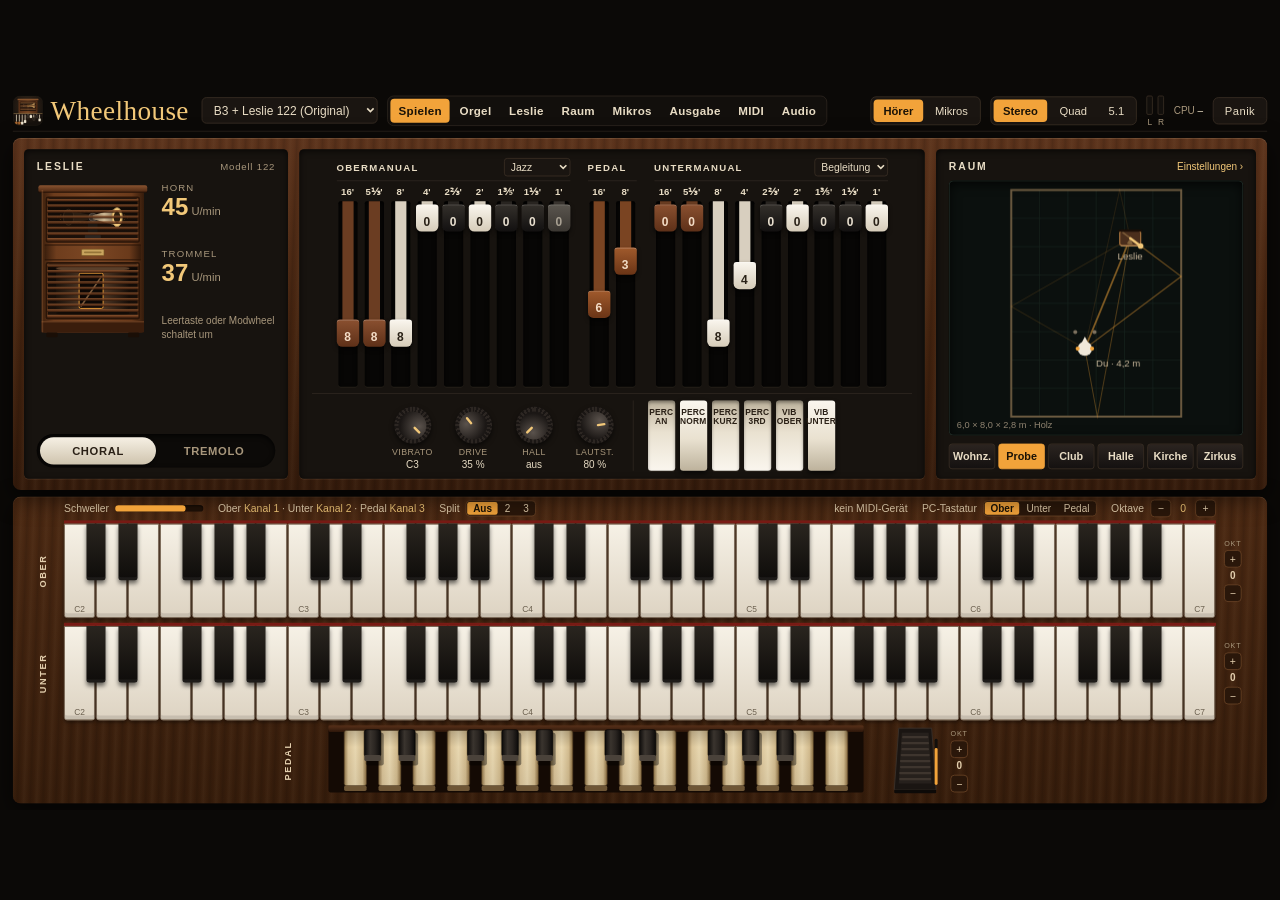
==== Resources/index.html @ 6a5e9fd7 "Surround imaging checked and corrected - Horn reflections never had the per-bounce treble loss (kOn " ====
<!DOCTYPE html>
<html lang="de">
<head>
<meta charset="utf-8">
<title>Wheelhouse</title>
<style>
@font-face { font-family: 'Barlow Condensed'; font-weight: 500; src: url(/fonts/BarlowCondensed-Medium.ttf); }
@font-face { font-family: 'Barlow Condensed'; font-weight: 600; src: url(/fonts/BarlowCondensed-SemiBold.ttf); }
@font-face { font-family: 'Barlow Condensed'; font-weight: 700; src: url(/fonts/BarlowCondensed-Bold.ttf); }
@font-face { font-family: 'Yellowtail'; font-weight: 400; src: url(/fonts/Yellowtail-Regular.ttf); }
html, body { margin: 0; height: 100%; background: #0b0907; overflow: hidden; }
* { box-sizing: border-box; }
button, select { font: inherit; color: inherit; cursor: pointer; }
select option { background: #1a1511; color: #e8dcc4; }
#stage { position: absolute; left: 0; top: 0; width: 1600px; height: 900px; transform-origin: 0 0; padding: 0 16px 8px;
  font-family: 'Barlow Condensed', 'Arial Narrow', 'Segoe UI', sans-serif; font-weight: 500; color: #e8dcc4;
  display: flex; flex-direction: column; gap: 8px; overflow: hidden; user-select: none; -webkit-user-select: none; }
.num { font-variant-numeric: tabular-nums; }
.muted { color: #a8977c; }
.hi { color: #f2c879; }

/* ---------- Header bar ---------- */
.top { height: 52px; flex: none; display: flex; align-items: center; gap: 12px; border-bottom: 1px solid #2a221b; }
.logo { font-family: 'Yellowtail', 'Brush Script MT', cursive; font-size: 34px; line-height: 1; color: #f2c879; letter-spacing: .5px; padding-right: 4px; }
.logo { display: flex; align-items: center; gap: 9px; }
.logo .logoIcon { width: 38px; height: 38px; flex: none; }
.sel { font-size: 15px; color: #e8dcc4; background: #1a1511; border: 1px solid #3a2f25; border-radius: 6px; padding: 6px 10px; }
.tabs { display: flex; gap: 2px; background: #120f0c; border: 1px solid #2e2620; border-radius: 8px; padding: 3px; }
.tabs button { font-size: 14.5px; font-weight: 600; letter-spacing: .4px; border: none; border-radius: 5px; padding: 7px 10px; background: transparent; color: #e8dcc4; }
.tabs button.on { background: #f2a33a; color: #1a1206; }
.oseg { display: flex; background: #1a1511; border: 1px solid #3a2f25; border-radius: 7px; padding: 3px; gap: 3px; }
.oseg button { font-size: 14px; border: none; border-radius: 5px; padding: 6px 12px; background: transparent; color: #e8dcc4; }
.oseg button.on { background: #f2a33a; color: #1a1206; font-weight: 700; }
.meters { display: flex; align-items: flex-end; gap: 6px; height: 40px; }
.meter { display: flex; flex-direction: column; align-items: center; gap: 3px; }
.meter .t { width: 8px; height: 24px; background: #120f0c; border: 1px solid #3a2f25; border-radius: 2px; position: relative; overflow: hidden; }
.meter .f { position: absolute; left: 0; right: 0; bottom: 0; height: 0; background: #f2a33a; }
.meter .f.clip { background: #e8553a; }
.meter span { font-size: 10.5px; color: #a8977c; }
.cpu { font-size: 12.5px; color: #a8977c; white-space: nowrap; }
.cpu b { color: #e8dcc4; font-weight: 500; }
.btn { font-size: 13.5px; letter-spacing: .3px; background: #1a1511; border: 1px solid #3a2f25; border-radius: 6px; padding: 6px 12px; color: #e8dcc4; }
.btn:hover { border-color: #5a4a3a; }
.btn.primary { font-size: 14px; font-weight: 700; color: #1a1206; background: #f2a33a; border-color: #f2a33a; padding: 7px 14px; }
.btn.on { background: #f2a33a; color: #1a1206; border-color: #f2a33a; font-weight: 700; }
.btn.big { font-size: 14px; letter-spacing: .6px; padding: 8px 14px; border-radius: 7px; }

/* ---------- Cabinet (organ console) ---------- */
.wood { background: repeating-linear-gradient(92deg, rgba(0,0,0,0) 0px, rgba(0,0,0,.10) 3px, rgba(0,0,0,0) 7px, rgba(255,210,160,.04) 11px, rgba(0,0,0,0) 16px), linear-gradient(180deg, #5a321b 0%, #43230f 55%, #331a0b 100%);
  box-shadow: 0 10px 30px rgba(0,0,0,.6), inset 0 1px 0 rgba(255,220,180,.18); border-radius: 10px; }
.case { height: 440px; flex: none; padding: 14px; position: relative; }
.play { height: 100%; display: flex; gap: 14px; }
.panel { background: #17130f; border-radius: 6px; box-shadow: inset 0 2px 8px rgba(0,0,0,.7), 0 1px 0 rgba(255,220,180,.12); }
.ph { display: flex; justify-content: space-between; align-items: baseline; }
.ph > span:first-child { font-size: 13px; font-weight: 700; letter-spacing: 2.4px; text-transform: uppercase; }
.linkbtn { font-size: 12.5px; color: #f2c879; background: none; border: none; padding: 0; }
.linkbtn:hover { color: #ffdc9a; }

.lesP { width: 330px; flex: none; padding: 14px 16px; display: flex; flex-direction: column; gap: 12px; }
.rpm { display: flex; flex-direction: column; gap: 2px; }
.rpm .l { font-size: 12px; letter-spacing: 1.4px; text-transform: uppercase; color: #a8977c; }
.rpm .v { font-size: 30px; font-weight: 600; line-height: 1; color: #f2c879; font-variant-numeric: tabular-nums; }
.rpm .v small { font-size: 14px; color: #a8977c; font-weight: 500; }
.speed { display: grid; grid-template-columns: repeat(3, minmax(0, 1fr)); background: #0c0a08; border-radius: 22px; padding: 4px; box-shadow: inset 0 2px 6px rgba(0,0,0,.8); margin-top: auto; }
.speed.two { grid-template-columns: repeat(2, minmax(0, 1fr)); }
.speed button { font-size: 14px; font-weight: 600; letter-spacing: .8px; text-transform: uppercase; border: none; border-radius: 18px; padding: 9px 0; background: transparent; color: #a8977c; }
.speed button.on { background: linear-gradient(180deg, #f6f0e4, #cfc4ae); color: #2a2016; box-shadow: 0 2px 4px rgba(0,0,0,.6); }

.orgP { flex: 1; min-width: 0; padding: 10px 16px; display: flex; flex-direction: column; gap: 8px; }
.dbgroups { flex: 1; min-height: 0; display: flex; justify-content: center; gap: 22px; }
.dbg { display: flex; flex-direction: column; gap: 6px; }
.dbgh { height: 30px; display: flex; align-items: center; justify-content: space-between; gap: 6px; border-bottom: 1px solid #2e2620; padding-bottom: 4px; }
.dbgh > span { font-size: 12px; font-weight: 700; letter-spacing: 1.6px; text-transform: uppercase; white-space: nowrap; }
.dbgh select { font-size: 13px; color: #e8dcc4; background: #1a1511; border: 1px solid #3a2f25; border-radius: 4px; padding: 2px 4px; max-width: 120px; }
.dbbars { flex: 1; display: flex; gap: 5px; }
.dbc { width: 28px; display: flex; flex-direction: column; align-items: center; gap: 4px; }
.dbc .ft { font-size: 12px; font-weight: 600; height: 15px; white-space: nowrap; }
.dbt { width: 24px; flex: 1; padding: 0; border: none; border-radius: 3px; background: #070605; box-shadow: inset 0 2px 5px rgba(0,0,0,.9), 0 1px 0 rgba(255,220,180,.08); position: relative; overflow: visible; cursor: ns-resize; touch-action: none; }
.dbt .sh { position: absolute; left: 5px; right: 5px; top: 0; display: block; border-radius: 0 0 2px 2px; }
.dbt .hd { position: absolute; left: -2px; right: -2px; height: 34px; border-radius: 4px 4px 7px 7px; box-shadow: 0 3px 5px rgba(0,0,0,.6), inset 0 1px 0 rgba(255,255,255,.25);
  font-size: 15px; font-weight: 700; display: flex; align-items: flex-end; justify-content: center; padding-bottom: 4px; }
.front { flex: none; display: flex; justify-content: center; align-items: flex-end; gap: 18px; padding-top: 8px; border-top: 1px solid #2e2620; }
.vsep { width: 1px; align-self: stretch; background: #2e2620; }
.tablets { display: flex; gap: 6px; }
.tablet { width: 34px; height: 88px; padding: 8px 1px 0; border: none; border-radius: 4px; display: flex; justify-content: center; align-items: flex-start;
  background: linear-gradient(180deg, #faf6ee 0%, #e9e1d0 55%, #bdb29c 100%); box-shadow: 0 4px 6px rgba(0,0,0,.55); }
.tablet.on { background: linear-gradient(180deg, #bdb29c 0%, #e9e1d0 45%, #faf6ee 100%); box-shadow: inset 0 3px 4px rgba(0,0,0,.35), 0 1px 0 rgba(255,220,180,.1); }
.tablet span { white-space: pre-line; font-size: 10.5px; font-weight: 700; letter-spacing: .2px; line-height: 1.15; color: #2a2016; display: block; }

/* Rotary knob */
.knob { display: flex; flex-direction: column; align-items: center; gap: 4px; min-width: 58px; }
.knob .kb { width: 46px; height: 46px; padding: 0; border: none; border-radius: 50%; background: repeating-conic-gradient(#2c2622 0deg 7deg, #1a1614 7deg 14deg);
  box-shadow: 0 3px 6px rgba(0,0,0,.6); display: flex; align-items: center; justify-content: center; cursor: ns-resize; touch-action: none; }
.knob .kc { width: 35px; height: 35px; border-radius: 50%; background: radial-gradient(circle at 35% 30%, #5a524c, #1b1715 72%); position: relative; display: block; }
.knob .kp { position: absolute; left: 50%; top: 4px; width: 3px; height: 11px; margin-left: -1.5px; border-radius: 2px; background: #f2c879; display: block; }
.knob .kl { font-size: 11px; letter-spacing: .5px; text-transform: uppercase; color: #a8977c; white-space: nowrap; }
.knob .kv { font-size: 12.5px; color: #e8dcc4; white-space: nowrap; font-variant-numeric: tabular-nums; }
.knob.sm { min-width: 0; gap: 2px; }
.knob.sm .kb { width: 34px; height: 34px; }
.knob.sm .kc { width: 26px; height: 26px; }
.knob.sm .kp { top: 3px; height: 8px; }
.knob.sm .kl { font-size: 10px; }
.knob.sm .kv { font-size: 11.5px; }
.sec > .sth { display: flex; align-items: center; justify-content: space-between; gap: 10px; }
.sec > .sth .st { font-size: 12.5px; font-weight: 700; letter-spacing: 1.6px; text-transform: uppercase; color: #e8dcc4; }
.sec > .sth .rseg { flex: none; }
.sec > .sth .rseg button { flex: none; padding: 3px 10px; }
.desk { display: grid; grid-template-columns: repeat(3, minmax(0, 1fr)); gap: 8px; }
.strip .badge { font-size: 10.5px; letter-spacing: .6px; text-transform: uppercase; color: #a8977c; border: 1px solid #3a2f25; border-radius: 9px; padding: 0 7px; white-space: nowrap; transition: color .25s, border-color .25s; }
.strip.st .badge { color: #f2c879; border-color: #6b5226; }
.strip .body { display: flex; gap: 10px; align-items: flex-start; height: 124px; }
.strip .kcol { display: flex; flex-direction: column; gap: 4px; align-items: center; }
.strip .wk { transition: opacity .3s, max-height .3s; max-height: 70px; overflow: hidden; }
.strip:not(.st) .wk { opacity: 0; max-height: 0; pointer-events: none; }
.strip .smeter { transition: width .3s, opacity .3s, margin .3s; }
.strip:not(.st) .smeter.r { width: 0; opacity: 0; margin-left: -5px; border-width: 0; }
.strip .foot { display: flex; gap: 4px; width: 100%; }
.strip .foot > * { flex: 1; min-width: 0; }
.strip { display: flex; flex-direction: column; align-items: center; gap: 6px; background: #0c0a08; border: 1px solid #241e18; border-radius: 5px; padding: 8px 8px 8px; min-width: 0; transition: opacity .3s; }
.strip .shd { display: flex; align-items: center; justify-content: space-between; width: 100%; gap: 6px; }
.strip.off { opacity: .38; }
.strip .sn { font-size: 11.5px; font-weight: 700; letter-spacing: .6px; text-transform: uppercase; white-space: nowrap; }
.strip .tg { display: flex; gap: 3px; }
.strip .tg button { width: 22px; height: 20px; padding: 0; font-size: 11px; font-weight: 700; border-radius: 3px; border: 1px solid #3a2f25; background: #1a1511; color: #a8977c; }
.strip .tg button.on { background: #f2a33a; border-color: #f2a33a; color: #1a1206; }
.strip .tg button.solo.on { background: #f2c879; border-color: #f2c879; }
.fadw { display: flex; gap: 5px; height: 124px; }
.fad { width: 16px; height: 100%; position: relative; border-radius: 3px; background: #070605; box-shadow: inset 0 2px 4px rgba(0,0,0,.9); cursor: ns-resize; touch-action: none; }
.fad i { position: absolute; left: -5px; right: -5px; height: 12px; margin-top: -6px; border-radius: 2px; background: linear-gradient(180deg, #faf6ee, #bdb29c); box-shadow: 0 2px 3px rgba(0,0,0,.6); display: block; }
.fad i::after { content: ''; position: absolute; left: 3px; right: 3px; top: 5px; height: 2px; background: #2a2016; }
.smeter { width: 6px; height: 100%; background: #120f0c; border: 1px solid #2e2620; border-radius: 2px; position: relative; overflow: hidden; }
.smeter b { position: absolute; left: 0; right: 0; bottom: 0; height: 0; background: #f2a33a; display: block; }
.strip .fv { font-size: 11.5px; color: #f2c879; font-variant-numeric: tabular-nums; white-space: nowrap; }
.strip select { width: 100%; font-size: 11.5px; color: #e8dcc4; background: #1a1511; border: 1px solid #3a2f25; border-radius: 4px; padding: 2px 2px; }
.dnum { font-size: 11.5px; color: #e8dcc4; background: #1a1511; border: 1px solid #3a2f25; border-radius: 4px; padding: 2px 4px; width: 100%; text-align: center; cursor: ns-resize; touch-action: none; font-variant-numeric: tabular-nums; white-space: nowrap; }
.knob .kb:focus-visible, .dbt:focus-visible { outline: 2px solid #f2a33a; outline-offset: 2px; }

.roomP { width: 400px; flex: none; padding: 14px 16px 12px; display: flex; flex-direction: column; gap: 10px; }
.rview { flex: 1; min-height: 0; border-radius: 6px; background: #0b100e; box-shadow: inset 0 0 0 1px #24302a, inset 0 4px 14px rgba(0,0,0,.8); position: relative; overflow: hidden; }
.rview canvas { position: absolute; left: 0; top: 0; width: 100%; height: 100%; display: block; touch-action: none; }
.rinfo { position: absolute; left: 10px; bottom: 7px; font-size: 11.5px; color: #8f8370; pointer-events: none; }
.rhint { position: absolute; left: 12px; top: 10px; font-size: 12px; color: #8f8370; pointer-events: none; }
.rpre { display: grid; grid-template-columns: repeat(6, minmax(0, 1fr)); gap: 4px; }
.rpre button { height: 32px; font-size: 13.5px; font-weight: 600; border-radius: 4px; padding: 0; background: linear-gradient(180deg, #2b2420, #141110); color: #e8dcc4; border: 1px solid #3a2f25; }
.rpre button.on { background: #f2a33a; color: #1a1206; border-color: #f2a33a; }

/* Settings card (fold-out panel) */
.card { position: absolute; left: 14px; right: 14px; top: 14px; bottom: 14px; border-radius: 6px; background: #17130f; box-shadow: 0 12px 30px rgba(0,0,0,.7), inset 0 1px 0 rgba(255,220,180,.14); display: flex; flex-direction: column; overflow: hidden; }
.card[hidden] { display: none; }
.hinge { height: 6px; flex: none; background: linear-gradient(180deg, #d9b56a, #8a6a30); box-shadow: 0 1px 0 #3a2a10; }
.chead { flex: none; display: flex; align-items: center; gap: 16px; padding: 12px 18px 10px; border-bottom: 1px solid #2e2620; }
.chead .ct { font-size: 18px; font-weight: 700; letter-spacing: 2.4px; text-transform: uppercase; }
.chead .cs { font-size: 13.5px; color: #a8977c; }
.cbody { flex: 1; min-height: 0; display: flex; gap: 14px; padding: 14px 18px; }
.bigroom { width: 620px; flex: none; display: flex; flex-direction: column; gap: 8px; }
.bigroom[hidden] { display: none; }
.rstats { display: flex; gap: 18px; font-size: 13px; color: #a8977c; white-space: nowrap; }
.rstats b { color: #f2c879; font-weight: 500; }
.secs { flex: 1; min-width: 0; display: grid; gap: 14px; align-content: start; }
.secs[hidden] { display: none; }
.sec { background: #120f0c; border: 1px solid #2a231c; border-radius: 6px; padding: 12px 14px 14px; display: flex; flex-direction: column; gap: 10px; min-width: 0; }
.sec[hidden] { display: none; }
.sec > .st { font-size: 12.5px; font-weight: 700; letter-spacing: 1.6px; text-transform: uppercase; color: #e8dcc4; }
.kgrid { display: grid; grid-template-columns: repeat(4, minmax(0, 1fr)); gap: 10px 4px; justify-items: center; }
.kgrid .knob { min-width: 0; }
.rows { display: flex; flex-direction: column; gap: 8px; }
.row { display: flex; align-items: center; gap: 10px; min-height: 30px; }
.row > .rl { width: 92px; flex: none; font-size: 13.5px; color: #a8977c; }
.row select { flex: 1; min-width: 0; font-size: 14px; color: #e8dcc4; background: #1a1511; border: 1px solid #3a2f25; border-radius: 5px; padding: 4px 8px; }
.row .rv { flex: 1; min-width: 0; font-size: 14px; color: #f2c879; font-variant-numeric: tabular-nums; overflow: hidden; text-overflow: ellipsis; white-space: nowrap; }
.rseg { flex: 1; display: flex; background: #0c0a08; border: 1px solid #2e2620; border-radius: 6px; padding: 2px; gap: 2px; min-width: 0; }
.rseg button { flex: 1; font-size: 13.5px; border: none; border-radius: 4px; padding: 4px 3px; background: transparent; color: #e8dcc4; white-space: nowrap; min-width: 0; }
.rseg button.on { background: #f2a33a; color: #1a1206; font-weight: 700; }
.note { font-size: 12.5px; color: #a8977c; line-height: 1.4; }

/* ---------- Manuals + pedalboard ---------- */
.keys { flex: 1; min-height: 0; padding: 0 16px 8px; display: flex; flex-direction: column;
  background: repeating-linear-gradient(92deg, rgba(0,0,0,0) 0px, rgba(0,0,0,.10) 3px, rgba(0,0,0,0) 7px, rgba(255,210,160,.04) 11px, rgba(0,0,0,0) 16px), linear-gradient(180deg, #4a2812 0%, #351c0b 100%); }
.kstrip { height: 30px; flex: none; display: flex; align-items: center; gap: 18px; padding: 0 48px; font-size: 13px; color: #e3cfae; white-space: nowrap; }
.kstrip .hi { color: #f2c879; }
.swbar { width: 110px; height: 8px; border-radius: 4px; background: #1c0f06; box-shadow: inset 0 1px 2px rgba(0,0,0,.8); position: relative; display: block; }
.swbar i { position: absolute; left: 0; top: 0; bottom: 0; border-radius: 4px; background: #f2a33a; display: block; }
.octb { width: 26px; height: 22px; border-radius: 5px; border: 1px solid #6b4426; background: #2a170a; padding: 0; color: #e3cfae; }
.pcseg { display: flex; gap: 2px; background: #2a170a; border: 1px solid #6b4426; border-radius: 5px; padding: 1px; }
.pcseg button { border: none; background: transparent; color: #e3cfae; font-size: 12.5px; padding: 1px 7px; border-radius: 3px; }
.pcseg button.on { background: #f2a33a; color: #1a1206; font-weight: 700; }
/* Octave shift per manual (right of each manual) and keyboard split (strip and MIDI card) */
.octv { width: 22px; flex: none; display: flex; flex-direction: column; align-items: center; justify-content: center; gap: 3px; }
.octv button { width: 22px; height: 22px; border-radius: 5px; border: 1px solid #6b4426; background: #2a170a; color: #e3cfae; padding: 0; font-size: 13px; line-height: 1; }
.octv .ov { font-size: 12.5px; font-weight: 700; color: #e3cfae; min-height: 15px; font-variant-numeric: tabular-nums; }
.octv .ov.hi { color: #f2a33a; }
.octv .ol { font-size: 9px; letter-spacing: 1px; color: #a8977c; }
.splitg { display: flex; align-items: center; gap: 8px; }
.spt { display: flex; align-items: center; gap: 1px; background: #2a170a; border: 1px solid #6b4426; border-radius: 5px; padding: 1px 2px 1px 7px; font-size: 12.5px; color: #e3cfae; white-space: nowrap; }
#card .spt { background: #1a1511; border-color: #3a2f25; }
.spt b { color: #f2c879; font-weight: 700; min-width: 30px; text-align: center; font-variant-numeric: tabular-nums; }
.spt button { border: none; background: transparent; color: #e3cfae; padding: 1px 5px; border-radius: 3px; font-size: 12.5px; }
.spt button.learn { color: #a8977c; }
.spt button.learn.on { background: #f2a33a; color: #1a1206; animation: learnPulse 1s ease-in-out infinite; }
@keyframes learnPulse { 50% { background: #8a5a1c; } }
.kw.out { filter: brightness(.48) saturate(.55); }
.kk.out { filter: brightness(.55); }
.kw.edgeL { box-shadow: inset 3px 0 0 #f2a33a, inset 0 -5px 0 rgba(0,0,0,.10), 0 3px 4px rgba(0,0,0,.35); }
.kw.edgeR { box-shadow: inset -3px 0 0 #f2a33a, inset 0 -5px 0 rgba(0,0,0,.10), 0 3px 4px rgba(0,0,0,.35); }
.manual { height: 122px; flex: none; display: flex; flex-direction: column; }
.manual .felt { height: 4px; flex: none; margin: 0 48px; background: #7a1c16; }
.mrow { flex: 1; min-height: 0; display: flex; justify-content: center; align-items: stretch; gap: 10px; }
.vlab { width: 22px; flex: none; writing-mode: vertical-rl; transform: rotate(180deg); text-align: center; font-size: 11.5px; font-weight: 700; letter-spacing: 2px; text-transform: uppercase; color: #e3cfae; }
.kbd { width: 1440px; position: relative; touch-action: none; }
.kw { position: absolute; top: 0; bottom: 0; width: 39px; border-radius: 0 0 4px 4px; background: linear-gradient(180deg, #f6f1e6, #ddd3c2); border: 1px solid #8d8170;
  box-shadow: inset 0 -5px 0 rgba(0,0,0,.10), 0 3px 4px rgba(0,0,0,.35); display: flex; align-items: flex-end; justify-content: center; padding-bottom: 4px; font-size: 10.5px; color: #6b604f; }
.kw.act { background: linear-gradient(180deg, #ffe0a6, #f2b257); }
.kk { position: absolute; top: 0; height: 60%; width: 24px; border-radius: 0 0 4px 4px; background: linear-gradient(180deg, #2a251f, #0e0c0a); box-shadow: 0 4px 5px rgba(0,0,0,.55), inset 0 -4px 0 rgba(255,255,255,.06); z-index: 1; }
.kk.act { background: linear-gradient(180deg, #b5731e, #7a4a10); }
.pedrow { flex: 1; min-height: 0; margin-top: 6px; display: flex; justify-content: center; align-items: stretch; gap: 14px; }
.pedrow svg { flex: none; display: block; touch-action: none; }
</style>
</head>
<body>
<div id="stage">

  <!-- ============ Header bar ============ -->
  <header class="top">
    <div class="logo"><svg class="logoIcon" viewBox="0 0 256 256" aria-hidden="true"><defs><clipPath id="hlT"><rect x="4" y="4" width="248" height="248" rx="56"/></clipPath><radialGradient id="hlG" cx="50%" cy="34%" r="60%"><stop offset="0" stop-color="#3a2a1c"/><stop offset="1" stop-color="#16110d"/></radialGradient><linearGradient id="hlW" x1="0" y1="0" x2="1" y2="0"><stop offset="0" stop-color="#5c3319"/><stop offset="0.5" stop-color="#7c4a26"/><stop offset="1" stop-color="#4e2a14"/></linearGradient><linearGradient id="hlS" x1="0" y1="0" x2="0" y2="1"><stop offset="0" stop-color="#8a5a33"/><stop offset="1" stop-color="#4a2914"/></linearGradient></defs><g clip-path="url(#hlT)"><rect x="4" y="4" width="248" height="248" fill="url(#hlG)"/><rect x="40" y="26" width="176" height="14" rx="3" fill="#86532c"/><rect x="40" y="38" width="176" height="3" fill="#3a2010" opacity="0.6"/><rect x="48" y="40" width="160" height="120" fill="url(#hlW)"/><rect x="62" y="52" width="132" height="76" rx="3" fill="#0e0a08"/><rect x="124" y="86" width="8" height="42" fill="#3a2a1c"/><path d="M128 80 L100 77 L86 72 L86 96 L100 91 L128 88 Z" fill="#4a3a2a"/><path d="M128 79 L162 74 L178 64 L184 64 L184 104 L178 104 L162 94 L128 89 Z" fill="#f2c879"/><rect x="120" y="76" width="16" height="16" rx="3" fill="#b8913f"/><rect x="62" y="55" width="132" height="7" fill="url(#hlS)"/><rect x="62" y="67" width="132" height="7" fill="url(#hlS)"/><rect x="62" y="79" width="132" height="7" fill="url(#hlS)"/><rect x="62" y="91" width="132" height="7" fill="url(#hlS)"/><rect x="62" y="103" width="132" height="7" fill="url(#hlS)"/><rect x="62" y="115" width="132" height="7" fill="url(#hlS)"/><rect x="62" y="52" width="132" height="76" rx="3" fill="none" stroke="#2e180a" stroke-width="3"/><rect x="4" y="150" width="248" height="20" fill="#1c1410"/><rect x="4" y="150" width="248" height="3" fill="#f2c879" opacity="0.85"/><rect x="26.5" y="160" width="7" height="60" fill="#d9ccb4"/>
<rect x="20.5" y="220" width="19" height="24" rx="5" fill="#a8662f" stroke="#7a4519" stroke-width="1.5"/>
<rect x="51.0" y="160" width="7" height="60" fill="#d9ccb4"/>
<rect x="45.0" y="220" width="19" height="24" rx="5" fill="#a8662f" stroke="#7a4519" stroke-width="1.5"/>
<rect x="75.5" y="160" width="7" height="60" fill="#d9ccb4"/>
<rect x="69.5" y="220" width="19" height="24" rx="5" fill="#efe6d2" stroke="#b9ab92" stroke-width="1.5"/>
<rect x="100.0" y="160" width="7" height="46" fill="#d9ccb4"/>
<rect x="94.0" y="206" width="19" height="24" rx="5" fill="#efe6d2" stroke="#b9ab92" stroke-width="1.5"/>
<rect x="124.5" y="160" width="7" height="4" fill="#d9ccb4"/>
<rect x="118.5" y="164" width="19" height="24" rx="5" fill="#26201b" stroke="#8a7a64" stroke-width="1.5"/>
<rect x="149.0" y="160" width="7" height="4" fill="#d9ccb4"/>
<rect x="143.0" y="164" width="19" height="24" rx="5" fill="#efe6d2" stroke="#b9ab92" stroke-width="1.5"/>
<rect x="173.5" y="160" width="7" height="25" fill="#d9ccb4"/>
<rect x="167.5" y="185" width="19" height="24" rx="5" fill="#26201b" stroke="#8a7a64" stroke-width="1.5"/>
<rect x="198.0" y="160" width="7" height="4" fill="#d9ccb4"/>
<rect x="192.0" y="164" width="19" height="24" rx="5" fill="#26201b" stroke="#8a7a64" stroke-width="1.5"/>
<rect x="222.5" y="160" width="7" height="32" fill="#d9ccb4"/>
<rect x="216.5" y="192" width="19" height="24" rx="5" fill="#efe6d2" stroke="#b9ab92" stroke-width="1.5"/></g><rect x="4" y="4" width="248" height="248" rx="56" fill="none" stroke="#3a2f25" stroke-width="2"/></svg><span>Wheelhouse</span></div>
    <select id="preset" class="sel" style="width: 220px" aria-label="Preset"></select>
    <nav class="tabs" id="tabs" aria-label="Bereiche"></nav>
    <div style="flex: 1"></div>
    <div class="oseg" id="modeSeg" aria-label="Modus: Hörer im Raum oder Mikrofone" title="Hörer: du stehst im Raum · Mikros: Nahmikros und Raumpaar über das Pult"></div>
    <div class="oseg" id="outSeg" aria-label="Ausgabeformat"></div>
    <div class="meters" id="meters" aria-label="Pegel je Ausgang"></div>
    <span class="cpu">CPU <b id="cpu" class="num">–</b></span>
    <button type="button" class="btn big" id="panic" title="Alle Töne aus (MIDI CC 123)">Panik</button>
  </header>

  <!-- ============ Cabinet: Leslie, organ, room panels ============ -->
  <section class="case wood">
    <div class="play">

      <!-- Leslie panel (SVG cabinet, speed buttons) -->
      <div class="panel lesP">
        <div class="ph"><span>Leslie</span><span id="lesModel" style="font-size: 12px; letter-spacing: 1px; color: #a8977c">Modell 122</span></div>
        <div style="display: flex; gap: 16px; align-items: stretch">
          <svg width="140" height="200" viewBox="0 0 140 200" role="img" aria-label="Leslie-Gehäuse mit offener Front" style="flex: none; display: block">
            <defs>
              <linearGradient id="lw" x1="0" y1="0" x2="1" y2="0"><stop offset="0" stop-color="#3b1f0d"/><stop offset="0.12" stop-color="#6e3d1d"/><stop offset="0.5" stop-color="#7c4724"/><stop offset="0.88" stop-color="#6a3a1b"/><stop offset="1" stop-color="#341b0b"/></linearGradient>
              <linearGradient id="lcap" x1="0" y1="0" x2="0" y2="1"><stop offset="0" stop-color="#8a5430"/><stop offset="1" stop-color="#4a2611"/></linearGradient>
              <linearGradient id="lcav" x1="0" y1="0" x2="0" y2="1"><stop offset="0" stop-color="#0d0805"/><stop offset="1" stop-color="#1c110a"/></linearGradient>
              <linearGradient id="ldrum" x1="0" y1="0" x2="1" y2="0"><stop offset="0" stop-color="#1a110a"/><stop offset="0.35" stop-color="#4a3322"/><stop offset="0.55" stop-color="#5a3f2a"/><stop offset="1" stop-color="#140c07"/></linearGradient>
              <linearGradient id="lbell" x1="0" y1="0" x2="1" y2="0"><stop offset="0" stop-color="#7d6a52"/><stop offset="0.5" stop-color="#cdb894"/><stop offset="1" stop-color="#7d6a52"/></linearGradient>
              <linearGradient id="lslat" x1="0" y1="0" x2="0" y2="1"><stop offset="0" stop-color="#8b5530"/><stop offset="0.6" stop-color="#5e3218"/><stop offset="1" stop-color="#2e170a"/></linearGradient>
            </defs>
            <rect x="6" y="10" width="128" height="178" rx="3" fill="url(#lw)"/>
            <rect x="2" y="4" width="136" height="9" rx="2.5" fill="url(#lcap)"/>
            <rect x="2" y="12" width="136" height="1.5" fill="#1d0e05" opacity="0.7"/>
            <rect x="14" y="20" width="112" height="54" rx="2" fill="url(#lcav)"/>
            <ellipse id="orbit" cx="70" cy="44" rx="44" ry="7" fill="none" stroke="#f2a33a" stroke-width="1" stroke-dasharray="2 3" opacity="0.25"/>
            <g id="hornBackG"><path id="hbNeck" fill="#2a1d12"/><ellipse id="hbBell" cy="44" ry="10" fill="#1d140c" stroke="#3a2a1b" stroke-width="1"/></g>
            <rect x="64" y="44" width="12" height="26" rx="2" fill="#1a1612"/>
            <rect x="60" y="66" width="20" height="6" rx="1.5" fill="#2a2420"/>
            <circle cx="70" cy="44" r="5" fill="#3a332c" stroke="#5a5047" stroke-width="1"/>
            <g id="hornFrontG"><path id="hfNeck" fill="url(#lbell)"/><ellipse id="hfBell" cy="44" ry="12" fill="#f2c879" stroke="#a88a55" stroke-width="1.2"/><ellipse id="hfIn" cy="44" ry="7.5" fill="#2a1d0e"/></g>
            <g id="slatsTop"></g>
            <rect x="12" y="19" width="116" height="56" rx="2" fill="none" stroke="#2a1508" stroke-width="2"/>
            <rect x="10" y="78" width="120" height="20" rx="1.5" fill="url(#lw)"/>
            <rect x="10" y="78" width="120" height="1.5" fill="#2a1508" opacity="0.8"/>
            <rect x="10" y="96.5" width="120" height="1.5" fill="#2a1508" opacity="0.8"/>
            <rect x="56" y="84" width="28" height="8" rx="1.5" fill="#c9a45e" stroke="#7a5a26" stroke-width="0.8"/>
            <rect x="59" y="87" width="22" height="2" rx="1" fill="#8a6a30" opacity="0.8"/>
            <rect x="14" y="102" width="112" height="68" rx="2" fill="url(#lcav)"/>
            <rect x="24" y="108" width="92" height="56" rx="4" fill="url(#ldrum)"/>
            <ellipse cx="70" cy="108" rx="46" ry="5" fill="#5a3f2a" stroke="#2a1a10" stroke-width="1"/>
            <g id="drumWin"><rect id="dwRect" y="114" height="44" rx="2" fill="#0a0604" stroke="#f2a33a" stroke-width="1.2" opacity="0.95"/><path id="dwBaffle" stroke="#7a5a3c" stroke-width="2" fill="none"/></g>
            <ellipse cx="70" cy="164" rx="46" ry="4" fill="#120b06"/>
            <g id="slatsBot"></g>
            <rect x="12" y="101" width="116" height="70" rx="2" fill="none" stroke="#2a1508" stroke-width="2"/>
            <rect x="6" y="174" width="128" height="14" rx="1.5" fill="#3a1d0c"/>
            <rect x="6" y="174" width="128" height="1.5" fill="#8a5430" opacity="0.6"/>
            <rect x="12" y="188" width="14" height="6" rx="1.5" fill="#1a0e06"/>
            <rect x="114" y="188" width="14" height="6" rx="1.5" fill="#1a0e06"/>
            <rect x="6" y="10" width="2" height="178" fill="#a86a3c" opacity="0.35"/>
          </svg>
          <div style="flex: 1; display: flex; flex-direction: column; gap: 10px; justify-content: space-between">
            <div class="rpm"><span class="l">Horn</span><span class="v"><span id="hornRpm">0</span><small> U/min</small></span></div>
            <div class="rpm"><span class="l">Trommel</span><span class="v"><span id="drumRpm">0</span><small> U/min</small></span></div>
            <div style="font-size: 12.5px; color: #a8977c; line-height: 1.35" id="lesHint">Leertaste oder Modwheel schaltet um</div>
          </div>
        </div>
        <div class="speed" id="speed" aria-label="Leslie-Geschwindigkeit"></div>
      </div>

      <!-- Organ panel (drawbars, front knobs, tablets) -->
      <div class="panel orgP">
        <div class="dbgroups" id="dbgroups"></div>
        <div class="front">
          <div id="frontKnobs" style="display: flex; gap: 18px; align-items: flex-end"></div>
          <div class="vsep"></div>
          <div class="tablets" id="tablets" aria-label="Percussion und Vibrato"></div>
        </div>
      </div>

      <!-- Room panel (small floor plan, room presets) -->
      <div class="panel roomP">
        <div class="ph"><span>Raum</span><button type="button" class="linkbtn" id="openRoom">Einstellungen ›</button></div>
        <div class="rview"><canvas id="roomS"></canvas><div class="rinfo" id="rinfoS"></div></div>
        <div class="rpre" id="roomPre"></div>
      </div>
    </div>

    <!-- Fold-out settings card (pages are built by JS) -->
    <div class="card" id="card" hidden>
      <div class="hinge"></div>
      <div class="chead">
        <span class="ct" id="cTitle"></span><span class="cs" id="cSub"></span>
        <div style="flex: 1"></div>
        <button type="button" class="btn" id="cReset">Zurücksetzen</button>
        <button type="button" class="btn primary" id="cClose">Zurück zum Spielen</button>
      </div>
      <div class="cbody" id="cbody">
        <div class="bigroom" id="bigRoom" hidden>
          <div class="rview"><canvas id="roomB"></canvas><div class="rhint">Grundriss · Ziehen: Leslie / Kopf · Rechts ziehen: Blickrichtung · Mausrad: drehen</div></div>
          <div class="rstats">
            <span>RT60 tief / mittel / hoch <b id="stRt">–</b></span>
            <span>Hallradius <b id="stRc">–</b></span>
            <span>Schallwege <b id="stPaths">–</b></span>
            <span>Rechenlast <b id="stCpu">–</b></span>
          </div>
        </div>
      </div>
    </div>
  </section>

  <!-- ============ Manuals + pedalboard ============ -->
  <section class="keys wood">
    <div class="kstrip">
      <span style="display: flex; align-items: center; gap: 8px">Schweller <span class="swbar"><i id="swBar"></i></span></span>
      <span id="chanInfo"></span>
      <span class="splitg" id="splitG"></span>
      <div style="flex: 1"></div>
      <span id="midiInfo">MIDI –</span>
      <span style="display: flex; align-items: center; gap: 8px">PC-Tastatur <span class="pcseg" id="pcSeg"></span></span>
      <span style="display: flex; align-items: center; gap: 8px">Oktave
        <button type="button" class="octb" id="octDn" aria-label="Oktave tiefer">−</button>
        <span id="octV" class="hi" style="min-width: 14px; text-align: center">0</span>
        <button type="button" class="octb" id="octUp" aria-label="Oktave höher">+</button>
      </span>
    </div>
    <div class="manual"><div class="felt"></div><div class="mrow"><span class="vlab">Ober</span><div class="kbd" id="kbd0"></div><div class="octv" id="ov0"></div></div></div>
    <div class="manual" style="margin-top: 6px"><div class="felt"></div><div class="mrow"><span class="vlab">Unter</span><div class="kbd" id="kbd1"></div><div class="octv" id="ov1"></div></div></div>
    <div class="pedrow">
      <span class="vlab">Pedal</span>
      <svg id="pedSvg" width="710" height="86" viewBox="0 0 760 92" role="img" aria-label="Pedal mit 25 Tönen">
        <defs>
          <linearGradient id="pedWood" x1="0" y1="0" x2="1" y2="0"><stop offset="0" stop-color="#8f7448"/><stop offset="0.18" stop-color="#d9c398"/><stop offset="0.5" stop-color="#e8d7b0"/><stop offset="0.82" stop-color="#d2bb8e"/><stop offset="1" stop-color="#86693e"/></linearGradient>
          <linearGradient id="pedOn" x1="0" y1="0" x2="1" y2="0"><stop offset="0" stop-color="#9a6520"/><stop offset="0.5" stop-color="#f2b257"/><stop offset="1" stop-color="#9a6520"/></linearGradient>
          <linearGradient id="pedSharp" x1="0" y1="0" x2="1" y2="0"><stop offset="0" stop-color="#0c0a09"/><stop offset="0.35" stop-color="#3a342e"/><stop offset="0.65" stop-color="#2a2521"/><stop offset="1" stop-color="#0c0a09"/></linearGradient>
          <linearGradient id="pedSharpOn" x1="0" y1="0" x2="1" y2="0"><stop offset="0" stop-color="#5a3a10"/><stop offset="0.5" stop-color="#b5731e"/><stop offset="1" stop-color="#5a3a10"/></linearGradient>
          <linearGradient id="pedRail" x1="0" y1="0" x2="0" y2="1"><stop offset="0" stop-color="#5a321b"/><stop offset="1" stop-color="#2e170a"/></linearGradient>
          <linearGradient id="pedGrain" x1="0" y1="0" x2="0" y2="1"><stop offset="0" stop-color="#000" stop-opacity="0.18"/><stop offset="0.3" stop-color="#000" stop-opacity="0"/><stop offset="1" stop-color="#000" stop-opacity="0.06"/></linearGradient>
        </defs>
        <rect x="22" y="4" width="716" height="86" rx="3" fill="#140a04"/>
        <rect x="22" y="0" width="716" height="9" rx="2" fill="url(#pedRail)"/>
        <g id="pedKeys"></g>
      </svg>
      <svg id="swellSvg" width="60" height="86" viewBox="0 0 64 92" role="slider" aria-label="Schwellerpedal" style="cursor: ns-resize">
        <path d="M10 4 L54 4 L60 86 L4 86 Z" fill="#1a1512" stroke="#3a312a" stroke-width="1.2"/>
        <path d="M14 10 L50 10 L54 78 L10 78 Z" fill="#26201c"/>
        <path d="M16 16 L48 16 M15 24 L49 24 M15 32 L49 32 M14 40 L50 40 M13 48 L51 48 M13 56 L51 56 M12 64 L52 64 M12 72 L52 72" stroke="#3e352e" stroke-width="3" stroke-linecap="round"/>
        <rect x="4" y="86" width="56" height="5" rx="1.5" fill="#0d0a08"/>
        <rect x="58" y="18" width="4" height="62" rx="2" fill="#120f0c"/>
        <rect id="swFill" x="58" y="34" width="4" height="46" rx="2" fill="#f2a33a"/>
      </svg>
      <div class="octv" id="ov2"></div>
      <span style="width: 22px; flex: none"></span>
    </div>
  </section>
</div>

<script type="text/plain" id="tracer-src">
// Ray tracing for non-rectangular rooms (runs in a Web Worker).
// Geometry: oval tent (stadium plan: two half circles + straight middle section), cone/ridge roof over a
// row of masts with a kink at the intermediate poles, round wall, ring (sand) and a tier of seating with audience.
// Result: taps {t (s), az (rad, room coordinates), el (-1..1), dep (departure direction at the Leslie), order, E[3 bands]}.

function makeTent(g) {
  const R = g.W / 2, Ls = g.Ls, hw = g.hw, hm = g.hm, hq = g.hq, rq = g.rq * R;
  const cx = g.cx, cy = g.cy; // tent centre in room coordinates
  // In-plane distance to the mast line (segment from -Ls/2..Ls/2 along x)
  const planD = (x, y) => { const dx = Math.max(Math.abs(x - cx) - Ls / 2, 0); return Math.hypot(dx, y - cy); };
  // Crown ring: vertical band of radius rK between hCrown and hCrown+hb; above it the cone cap up to hTip,
  // below/outside the main roof as a cone from the round wall (hw) to the lower edge of the crown (hCrown), slightly sagging.
  const rK = g.rK, hCrown = g.hCrown, hb = g.hb, hTip = g.hTip, sag = g.sag === undefined ? 1.2 : g.sag;
  const roofH = (x, y) => {
    const d = planD(x, y);
    if (d < rK) return hCrown + hb + (hTip - hCrown - hb) * (1 - d / rK);
    if (d >= R) return hw;
    return hw + (hCrown - hw) * Math.pow((R - d) / (R - rK), sag);
  };
  const ringD = (x, y) => Math.hypot(x - cx, y - cy); // ring / tiers around the tent centre
  const floorH = (x, y) => {
    const d = ringD(x, y);
    if (d < g.rRing) return 0;
    if (d < g.rT1) return 0.35;
    if (d < g.rT2) return 0.5 + (d - g.rT1) / (g.rT2 - g.rT1) * g.hT;
    return g.hT + 0.5;
  };
  const floorMat = (x, y) => { const d = ringD(x, y); return d < g.rRing ? 'sand' : d < g.rT1 ? 'piste' : d < g.rT2 ? 'tiers' : 'floor'; };
  return { planD, roofH, floorH, floorMat, R, cx, cy };
}

const MATS = {
  // Energy reflection low / mid / high (the rest passes through the canvas or is absorbed)
  canvas: [0.12, 0.45, 0.68],
  sand: [0.55, 0.45, 0.3],
  piste: [0.8, 0.8, 0.7],
  floor: [0.85, 0.85, 0.8],
  // Ground surfaces the tent stands on
  grass: [0.75, 0.5, 0.25],
  gravel: [0.8, 0.6, 0.45],
  sandlot: [0.6, 0.45, 0.3],
  asphalt: [0.93, 0.9, 0.85],
  concrete: [0.95, 0.93, 0.9],
  paving: [0.9, 0.85, 0.75],
  woodfloor: [0.85, 0.8, 0.7],
  snow: [0.5, 0.25, 0.1],
  tribuene_leer: [0.7, 0.6, 0.5],
  tribuene_voll: [0.3, 0.15, 0.08],
};

function trace(cfg) {
  const T = makeTent(cfg.geo);
  const g = cfg.geo;
  const src = cfg.src, rec = cfg.rec, rr = cfg.recRadius || 1.0, rr2 = rr * rr;
  const N = cfg.rays || 30000, maxB = cfg.maxBounces || 6, maxLen = cfg.maxLen || 180, step = 0.25;
  const scat = cfg.scatter || 0.15;
  const audience = cfg.audience; // 0..1
  const trib = MATS.tribuene_leer.map((v, i) => v + (MATS.tribuene_voll[i] - v) * audience);
  const ground = MATS[cfg.ground] || MATS.grass;
  const matOf = m => m === 'tiers' ? trib : m === 'floor' ? ground : m === 'sand' ? (cfg.ringFloor === 'ground' ? ground : MATS.sand) : MATS[m] || MATS.floor;
  let seed = 12345; const rnd = () => { seed = (seed * 1664525 + 1013904223) >>> 0; return seed / 4294967296; };
  const hits = []; let directE = 0, directN = 0;
  const C = 343;

  for (let i = 0; i < N; i++) {
    // Fibonacci sphere
    const k = i + 0.5, phi = Math.acos(1 - 2 * k / N), th = Math.PI * (1 + Math.sqrt(5)) * k;
    let dx = Math.cos(th) * Math.sin(phi), dy = Math.sin(th) * Math.sin(phi), dz = Math.cos(phi);
    const dep = [dx, dy, dz];
    let x = src.x, y = src.y, z = src.z;
    let E = [1, 1, 1], len = 0, order = 0, alive = true;
    let lastHit = -1;
    while (alive && len < maxLen && order <= maxB) {
      // Test the receiver sphere on the next segment (analytically up to the next surface)
      // 1) find the next surface by ray marching
      let tHit = -1, kind = null;
      let px = x, py = y, pz = z;
      let traveled = 0;
      for (let s = 0; s < 2000; s++) {
        const nx = x + dx * (traveled + step), ny = y + dy * (traveled + step), nz = z + dz * (traveled + step);
        let outside = null;
        if (T.planD(nx, ny) > T.R) outside = 'wall';
        else if (nz > T.roofH(nx, ny)) outside = 'roof';
        else if (nz < T.floorH(nx, ny)) outside = 'floor';
        if (outside) {
          // Bisection between traveled and traveled+step
          let a = traveled, b = traveled + step;
          for (let it = 0; it < 12; it++) {
            const m = (a + b) / 2, mx = x + dx * m, my = y + dy * m, mz = z + dz * m;
            const out = T.planD(mx, my) > T.R || mz > T.roofH(mx, my) || mz < T.floorH(mx, my);
            if (out) b = m; else a = m;
          }
          tHit = a; kind = outside; break;
        }
        traveled += step;
        if (len + traveled > maxLen) break;
      }
      if (tHit < 0) break;
      // 2) receiver on the segment [0, tHit]?
      const ox = x - rec.x, oy = y - rec.y, oz = z - rec.z;
      const bq = ox * dx + oy * dy + oz * dz;
      const cq = ox * ox + oy * oy + oz * oz - rr2;
      const disc = bq * bq - cq;
      if (disc > 0) {
        const tr = -bq - Math.sqrt(disc);
        if (tr > 0 && tr < tHit) {
          const tt = (len + tr) / C;
          if (order === 0) { directE += 1; directN++; }
          else {
            const ax = -dx, ay = -dy, az = -dz; // arrival direction: where the sound comes from
            hits.push({ t: tt, az: Math.atan2(ay, ax), el: az, dep, order, E: E.slice() });
          }
        }
      }
      // 3) reflection
      const hx = x + dx * tHit, hy = y + dy * tHit, hz = z + dz * tHit;
      len += tHit;
      let nx, ny, nz, mat;
      if (kind === 'wall') {
        // Normal of the stadium shape: outward from the nearest point on the mast line
        const ddx = Math.max(Math.abs(hx - T.cx) - g.Ls / 2, 0) * Math.sign(hx - T.cx), ddy = hy - T.cy;
        const l = Math.hypot(ddx, ddy) || 1; nx = -ddx / l; ny = -ddy / l; nz = 0; mat = MATS.canvas;
      } else if (kind === 'roof') {
        const e = 0.05;
        const gx = (T.roofH(hx + e, hy) - T.roofH(hx - e, hy)) / (2 * e), gy = (T.roofH(hx, hy + e) - T.roofH(hx, hy - e)) / (2 * e);
        const l = Math.hypot(gx, gy, 1); nx = gx / l; ny = gy / l; nz = -1 / l; mat = MATS.canvas;
      } else {
        const e = 0.05;
        const gx = (T.floorH(hx + e, hy) - T.floorH(hx - e, hy)) / (2 * e), gy = (T.floorH(hx, hy + e) - T.floorH(hx, hy - e)) / (2 * e);
        const l = Math.hypot(gx, gy, 1); nx = -gx / l; ny = -gy / l; nz = 1 / l; mat = matOf(T.floorMat(hx, hy));
      }
      const dot = dx * nx + dy * ny + dz * nz;
      dx -= 2 * dot * nx; dy -= 2 * dot * ny; dz -= 2 * dot * nz;
      // Scattering (folds in the canvas, steps of the tiers)
      const sc = kind === 'floor' && mat === trib ? scat * 2 : scat;
      dx += (rnd() - 0.5) * sc; dy += (rnd() - 0.5) * sc; dz += (rnd() - 0.5) * sc;
      const l2 = Math.hypot(dx, dy, dz); dx /= l2; dy /= l2; dz /= l2;
      if (dx * nx + dy * ny + dz * nz < 0.02) { dx += nx * 0.1; dy += ny * 0.1; dz += nz * 0.1; const l3 = Math.hypot(dx, dy, dz); dx /= l3; dy /= l3; dz /= l3; }
      E = [E[0] * mat[0], E[1] * mat[1], E[2] * mat[2]];
      x = hx + nx * 0.01; y = hy + ny * 0.01; z = hz + nz * 0.01;
      order++;
      if (E[1] < 1e-5 && E[2] < 1e-5 && E[0] < 1e-5) alive = false;
    }
  }
  // Calibration: direct-sound hits correspond to 1/d²
  const dd = Math.hypot(src.x - rec.x, src.y - rec.y, src.z - rec.z);
  const calib = directN > 0 ? (1 / (dd * dd)) / directE : (Math.PI * rr2) / (4 * Math.PI * N) * 0 + (1 / N) * (4 / (Math.PI * rr2)) * 0.25;
  // Bundle hits into taps: 1 ms grid, 15° direction, above/below, order
  const bins = new Map();
  for (const h of hits) {
    const key = `${Math.round(h.t * 1000)}|${Math.round(h.az / (Math.PI / 12))}|${h.el > 0.3 ? 1 : h.el < -0.3 ? -1 : 0}|${Math.min(h.order, 4)}`;
    let b = bins.get(key);
    if (!b) { b = { t: 0, n: 0, E: [0, 0, 0], ax: 0, ay: 0, el: 0, dx: 0, dy: 0, dz: 0, order: h.order }; bins.set(key, b); }
    const w = h.E[1] + 1e-9;
    b.t += h.t * w; b.n += w; b.E[0] += h.E[0]; b.E[1] += h.E[1]; b.E[2] += h.E[2];
    b.ax += Math.cos(h.az) * w; b.ay += Math.sin(h.az) * w; b.el += h.el * w;
    b.dx += h.dep[0] * w; b.dy += h.dep[1] * w; b.dz += h.dep[2] * w;
  }
  const taps = [];
  for (const b of bins.values()) {
    const dl = Math.hypot(b.dx, b.dy, b.dz) || 1;
    taps.push({ t: b.t / b.n, az: Math.atan2(b.ay, b.ax), el: b.el / b.n, dep: [b.dx / dl, b.dy / dl, b.dz / dl], order: b.order, E: b.E.map(e => e * calib) });
  }
  taps.sort((a, b) => a.t - b.t);
  // Energy over time (for display / Sabine substitute)
  let Etot = taps.reduce((s, t) => s + t.E[1], 0);
  return { taps, directN, hits: hits.length, Etot, dd };
}

self.onmessage = (e) => {
  const t0 = performance.now();
  const res = trace(e.data);
  res.ms = performance.now() - t0; res.id = e.data.id;
  self.postMessage(res);
};

</script>
<script>
(() => {
  'use strict';
  const $ = (id) => document.getElementById(id);
  const h = (tag, cls, html) => { const e = document.createElement(tag); if (cls) e.className = cls; if (html !== undefined) e.innerHTML = html; return e; };
  const clamp = (v, a, b) => Math.max(a, Math.min(b, v));
  const de = (x, d = 1) => (+x).toFixed(d).replace('.', ',');
  const pct = (v) => Math.round(v * 100) + ' %';

  // ---------------- Stage scaling (fixed 1600 × 900 design, scaled to the window) ----------------
  const stage = $('stage'); let SCALE = 1;
  function fit() {
    SCALE = Math.min(innerWidth / 1600, innerHeight / 900);
    stage.style.transform = `translate(${Math.round((innerWidth - 1600 * SCALE) / 2)}px, ${Math.round((innerHeight - 900 * SCALE) / 2)}px) scale(${SCALE})`;
    rooms.forEach(r => r.resize());
  }

  // ---------------- Bridge to the native app (JUCE backend) ----------------
  // nativeInvoke() calls a native function and resolves with its result; send() pushes a DSP message.
  const NATIVE = !!(window.__JUCE__ && window.__JUCE__.backend);
  const promises = new Map(); let pid = 0;
  const nativeInvoke = (name, ...params) => new Promise(res => {
    if (!NATIVE) { res(null); return; }
    const id = pid++; promises.set(id, res); window.__JUCE__.backend.emitEvent('__juce__invoke', { name, params, resultId: id });
  });
  if (NATIVE) window.__JUCE__.backend.addEventListener('__juce__complete', ({ promiseId, result }) => { const p = promises.get(promiseId); if (p) { p(result); promises.delete(promiseId); } });
  let ready = false;
  const NO_SAVE = new Set(['noteOn', 'noteOff', 'panic', 'springKick', 'taps']);
  let muteSend = false;   // while the state is assembled at startup (pushAll sends everything afterwards)
  const send = (m) => { if (muteSend) return; if (NATIVE) nativeInvoke('dsp', m); if (ready && !NO_SAVE.has(m.type)) scheduleSave(); };

  // ---------------- State ----------------
  // DEF holds the defaults, S is the live state; all keys of DEF are persisted via saveUi/loadUi.
  const DEF = {
    room: { Lx: 6, Ly: 8, Lz: 2.8, absorb: 0.3, order: 2, reverb: 1, material: 'wood', shape: 'box' },
    exact: false, threads: 0,
    chr: { cond: 0.5, leak: 0.5, contact: 0.5, motor: 0.4, gearTune: true, busComp: true },
    tent: { W: 30, Ls: 0, hm: 8.5, hw: 4, hb: 1.3, ring: 13, audience: 0.8, tip: 3.5, mast: 10, dome: 14.1, sagPct: 0.45, ground: 'grass', ringFloor: 'sand' },
    lesliePos: { x: 4.2, y: 6.3 }, listener: { x: 2.6, y: 2.4, yaw: Math.PI / 2 }, cabYaw: -Math.PI / 2,
    db: { upper: [8, 8, 8, 0, 0, 0, 0, 0, 0], lower: [0, 0, 8, 4, 0, 0, 0, 0, 0], pedal: [6, 3] },
    perc: { on: true, third: true, fast: true, soft: false, vibU: true, vibL: false },
    vib: 'c3', drive: 0.35, click: 0.5, volume: 0.8, balance: 0.5, lfe: 0.5,
    organ: { percLevel: 1, percShort: 0.2, percLong: 1.0, complex: true, keyNoise: 0.5 },
    mains: 50, velClick: true, offlineMax: true,
    rotor: [{ slow: 0.75, fast: 6.8, up: 0.8, down: 1.4 }, { slow: 0.62, fast: 5.7, up: 4.5, down: 5.5 }],
    brake: true, cab: { hornBox: 0.45, wobble: -1, board: 'ply', res: 0.5, mech: -1 },
    amp: { model: 0, quality: 1, sag: 0.5 },
    pre: { on: true, gain: 0.5 },
    spring: { mix: 0.2, decay: 2.8, tone: 0.5, drive: 0.3, springs: 3 },
    mics: { on: false, hornStereo: true, hornAngle: 180, hornCenter: 0, hornDist: 0.15, hornHeight: 0, hornType: 0, hornPattern: 0, windscreen: false,
      drumStereo: false, drumAngle: 180, drumCenter: 0, drumDist: 0.15, drumType: 2, drumPattern: 0,
      roomArr: 0, roomX: 3, roomY: 3.5, roomZ: 2, roomYaw: Math.PI / 2, roomSpacing: 0.6, roomType: 4, roomPattern: 1, roomOrder: 2, placed: false,
      grp: [{ gain: 0 }, { gain: 0 }, { gain: -6 }].map(c => Object.assign({ pan: 0, width: 1, delay: 0, pol: false, mute: false, solo: false, out: -1 }, c)) },
    out: { masterDb: 0, lfeHz: 100, rearDb: 0, centerDb: 0, centerDiv: 0 }, chmap: { stereo: null, quad: null, s51: null },
    midi: { upper: 1, lower: 2, pedal: 3, leslieCC: 1, swellCC: 11 },
    split: { mode: 0, hi: 60, lo: 48, oct: [0, 0, 0], kb: 61 },
    leslie: 'slow', mode: 'stereo', octave: 0, pcMan: 0, halfMoon: 'stop',
  };
  const clone = (o) => JSON.parse(JSON.stringify(o));
  const S = clone(DEF);
  S.rot = { horn: 0, drum: 0, hornHz: 0.75, drumHz: 0.62, t: performance.now() };
  S.meters = null;
  let audioInfo = { outputs: 0, device: '', type: '', sampleRate: 0, bufferSize: 0, outLatencySamples: 0, driverLatencySamples: 0, channelNames: [], midiDevices: [] };
  let procLatency = 0, droppedBlocks = 0;
  const micMeterEls = []; const micHold = new Array(6).fill(-120);
  let ampText = '–', tInfoText = '–', cpuText = '–', warnText = '', slowSync = 0, roomInfo = null;
  const SAVE_KEYS = Object.keys(DEF);
  let saveTimer = null;
  function scheduleSave() { clearTimeout(saveTimer); saveTimer = setTimeout(() => { const o = {}; SAVE_KEYS.forEach(k => o[k] = S[k]); nativeInvoke('saveUi', JSON.stringify(o)); }, 800); }
  function deepMerge(dst, src) {
    for (const k of Object.keys(src)) {
      if (!(k in dst)) continue;
      const a = dst[k], b = src[k];
      if (a && typeof a === 'object' && !Array.isArray(a) && b && typeof b === 'object' && !Array.isArray(b)) deepMerge(a, b);
      else if (Array.isArray(a) && Array.isArray(b)) { if (a.length === b.length) { if (a.length && a[0] && typeof a[0] === 'object') a.forEach((el, i) => { if (b[i] && typeof b[i] === 'object') deepMerge(el, b[i]); }); else dst[k] = b.slice(); } }
      else if (b === null || typeof b === typeof a || a === null) dst[k] = b;
    }
  }

  const MODES = {
    stereo: { ch: 2, names: ['L', 'R'], long: ['Links', 'Rechts'], spk: { az: [30, -30], ch: [0, 1], lfe: -1, stereo: true }, show: [30, -30] },
    quad: { ch: 4, names: ['VL', 'VR', 'HL', 'HR'], long: ['Vorne links', 'Vorne rechts', 'Hinten links', 'Hinten rechts'], spk: { az: [45, -45, 135, -135], ch: [0, 1, 2, 3], lfe: -1 }, show: [45, -45, 135, -135] },
    s51: { ch: 6, names: ['L', 'R', 'C', 'LFE', 'SL', 'SR'], long: ['Vorne links', 'Vorne rechts', 'Center', 'LFE', 'Surround links', 'Surround rechts'], spk: { az: [30, -30, 0, 110, -110], ch: [0, 1, 2, 4, 5], lfe: 3 }, show: [30, -30, 0, 110, -110] },
  };
  const ROOMS = [
    { n: 'Wohnzimmer', s: 'Wohnz.', Lx: 5, Ly: 6, Lz: 2.6, absorb: 0.38, reverb: 1, material: 'wood' },
    { n: 'Proberaum', s: 'Probe', Lx: 6, Ly: 8, Lz: 2.8, absorb: 0.3, reverb: 1, material: 'wood' },
    { n: 'Club', s: 'Club', Lx: 12, Ly: 18, Lz: 4.5, absorb: 0.27, reverb: 1, material: 'concrete' },
    { n: 'Festzelt', s: 'Festzelt', Lx: 20, Ly: 30, Lz: 7, absorb: 0.45, reverb: 0.8, material: 'tent', noQuick: true },
    { n: 'Halle', s: 'Halle', Lx: 25, Ly: 40, Lz: 10, absorb: 0.12, reverb: 1, material: 'concrete' },
    { n: 'Kirche', s: 'Kirche', Lx: 16, Ly: 36, Lz: 14, absorb: 0.09, reverb: 1.1, material: 'stone' },
    { n: 'Zirkuszelt', s: 'Zirkus', tent: true },
  ];
  const MATERIALS = [['wood', 'Holz / Trockenbau'], ['concrete', 'Beton'], ['stone', 'Stein'], ['glass', 'Glas / Fliesen'], ['tent', 'Zeltplane']];
  const MAT_SHORT = { wood: 'Holz', concrete: 'Beton', stone: 'Stein', glass: 'Glas', tent: 'Plane' };
  const UPPER_PRESETS = [
    ['Jazz', [8, 8, 8, 0, 0, 0, 0, 0, 0]], ['Gospel', [8, 8, 8, 8, 8, 8, 8, 8, 8]], ['Rock', [8, 8, 8, 8, 0, 0, 0, 0, 0]], ['Ballade', [8, 3, 8, 0, 0, 0, 0, 0, 0]],
    ['Flöte', [0, 0, 8, 0, 0, 0, 0, 0, 0]], ['Theater', [8, 7, 6, 5, 4, 3, 2, 1, 1]], ['Perc 2nd', [8, 4, 8, 0, 0, 0, 0, 0, 0]], ['Smith', [8, 8, 8, 8, 0, 0, 0, 0, 8]],
  ];
  const LOWER_PRESETS = [
    ['Begleitung', [0, 0, 8, 4, 0, 0, 0, 0, 0]], ['Weich', [0, 0, 6, 6, 0, 0, 0, 0, 0]], ['Jazz', [8, 8, 8, 0, 0, 0, 0, 0, 0]], ['Flöte', [0, 0, 8, 0, 0, 0, 0, 0, 0]],
    ['Streicher', [0, 0, 4, 5, 4, 4, 2, 0, 0]], ['Voll', [8, 8, 8, 8, 8, 8, 8, 8, 8]],
  ];
  const PRESETS = [
    { n: 'Jazz Combo', u: [8, 8, 8, 0, 0, 0, 0, 0, 0], l: [0, 0, 8, 4, 0, 0, 0, 0, 0], p: [6, 3], perc: { on: true, third: true, fast: true, soft: false, vibU: true, vibL: false }, vib: 'c3', drive: 0.3 },
    { n: 'Gospel voll', u: [8, 8, 8, 8, 8, 8, 8, 8, 8], l: [8, 8, 8, 8, 0, 0, 0, 0, 0], p: [8, 5], perc: { on: false, third: true, fast: true, soft: false, vibU: true, vibL: true }, vib: 'c3', drive: 0.45 },
    { n: 'Rock', u: [8, 8, 8, 8, 0, 0, 0, 0, 0], l: [8, 8, 8, 0, 0, 0, 0, 0, 0], p: [8, 4], perc: { on: false, third: true, fast: true, soft: false, vibU: false, vibL: false }, vib: 'c3', drive: 0.75 },
    { n: 'Ballade', u: [8, 3, 8, 0, 0, 0, 0, 0, 0], l: [0, 0, 6, 6, 0, 0, 0, 0, 0], p: [5, 2], perc: { on: false, third: true, fast: true, soft: false, vibU: true, vibL: true }, vib: 'c3', drive: 0.15 },
    { n: 'Flöte', u: [0, 0, 8, 0, 0, 0, 0, 0, 0], l: [0, 0, 8, 0, 0, 0, 0, 0, 0], p: [4, 2], perc: { on: false, third: true, fast: true, soft: false, vibU: true, vibL: true }, vib: 'v2', drive: 0.1 },
    { n: 'Theater', u: [8, 7, 6, 5, 4, 3, 2, 1, 1], l: [0, 0, 4, 5, 4, 4, 2, 0, 0], p: [7, 4], perc: { on: false, third: true, fast: true, soft: false, vibU: true, vibL: true }, vib: 'v3', drive: 0.2 },
    { n: 'Perc 2nd', u: [8, 4, 8, 0, 0, 0, 0, 0, 0], l: [0, 0, 8, 4, 0, 0, 0, 0, 0], p: [6, 3], perc: { on: true, third: false, fast: false, soft: false, vibU: true, vibL: false }, vib: 'c2', drive: 0.3 },
  ];
  // Rotor times are time constants: the rotor reaches speed after about 3 τ
  // (measured on real Leslies: horn ~1.5 s up / 2.5 s down, drum ~5 s / 7.5 s; 48/400 and 40/342 rpm)
  const rpmHz = (r) => r / 60;
  const INSTRUMENTS = [
    { n: 'B3 + Leslie 122 (Original)', note: 'gepflegte B3 der 60er, Serien-122 ohne Stopp, kein Hall',
      chr: { cond: 0.45, leak: 0.45, contact: 0.45, motor: 0.46, gearTune: true, busComp: true }, organ: { percLevel: 1, percShort: 0.2, percLong: 1.0, complex: true },
      click: 0.5, db: { upper: [8, 8, 8, 0, 0, 0, 0, 0, 0], lower: [0, 0, 8, 4, 0, 0, 0, 0, 0], pedal: [6, 3] }, perc: { on: true, third: true, fast: true, soft: false, vibU: true, vibL: false }, vib: 'c3',
      pre: { on: true, gain: 0.5 }, amp: { model: 0, quality: 1, sag: 0.5 }, drive: 0.35, balance: 0.5,
      rotor: [{ slow: rpmHz(48), fast: rpmHz(400), up: 0.5, down: 0.85 }, { slow: rpmHz(40), fast: rpmHz(342), up: 1.7, down: 2.5 }],
      brake: true, cab: { hornBox: 0.45, wobble: -1, board: 'ply', res: 0.5, mech: -1 }, halfMoon: 'two', spring: { mix: 0 } },
    { n: 'B3 + Leslie 147 (Rock)', note: '147 mit Gegenkopplung, Vorstufe heiß, Vibrato aus',
      chr: { cond: 0.55, leak: 0.55, contact: 0.55, motor: 0.54, gearTune: true, busComp: true }, organ: { percLevel: 1, percShort: 0.2, percLong: 1.0, complex: true },
      click: 0.6, db: { upper: [8, 8, 8, 8, 0, 0, 0, 0, 0], lower: [8, 8, 8, 0, 0, 0, 0, 0, 0], pedal: [8, 4] }, perc: { on: false, third: true, fast: true, soft: false, vibU: false, vibL: false }, vib: 'c3',
      pre: { on: true, gain: 0.75 }, amp: { model: 2, quality: 1, sag: 0.6 }, drive: 0.75, balance: 0.5,
      rotor: [{ slow: rpmHz(48), fast: rpmHz(400), up: 0.5, down: 0.85 }, { slow: rpmHz(40), fast: rpmHz(342), up: 1.7, down: 2.5 }],
      brake: true, cab: { hornBox: 0.45, wobble: -1, board: 'ply', res: 0.5, mech: -1 }, halfMoon: 'two', spring: { mix: 0 } },
    { n: 'A-100 + Federhall', note: 'gleiches Werk wie die B3, mit eingebautem Hammond-Federhall',
      chr: { cond: 0.45, leak: 0.45, contact: 0.45, motor: 0.46, gearTune: true, busComp: true }, organ: { percLevel: 1, percShort: 0.2, percLong: 1.0, complex: true },
      click: 0.45, db: { upper: [8, 3, 8, 0, 0, 0, 0, 0, 0], lower: [0, 0, 6, 6, 0, 0, 0, 0, 0], pedal: [5, 2] }, perc: { on: false, third: true, fast: true, soft: false, vibU: true, vibL: true }, vib: 'c3',
      pre: { on: true, gain: 0.5 }, amp: { model: 0, quality: 1, sag: 0.5 }, drive: 0.3, balance: 0.5,
      rotor: [{ slow: rpmHz(48), fast: rpmHz(400), up: 0.5, down: 0.85 }, { slow: rpmHz(40), fast: rpmHz(342), up: 1.7, down: 2.5 }],
      brake: true, cab: { hornBox: 0.45, wobble: -1, board: 'ply', res: 0.5, mech: -1 }, halfMoon: 'two', spring: { mix: 0.3, decay: 2.8, tone: 0.5, drive: 0.3, springs: 3 } },
    { n: 'Tour-B3 (abgerockt)', note: '40 Jahre Tour: Kontakte prellen, Riemen locker, Röhren müde',
      chr: { cond: 0.85, leak: 0.85, contact: 0.9, motor: 0.8, gearTune: true, busComp: true }, organ: { percLevel: 0.85, percShort: 0.17, percLong: 0.9, complex: true },
      click: 0.75, db: { upper: [8, 8, 8, 8, 0, 0, 0, 0, 0], lower: [8, 4, 8, 0, 0, 0, 0, 0, 0], pedal: [8, 5] }, perc: { on: true, third: true, fast: true, soft: false, vibU: true, vibL: false }, vib: 'c3',
      pre: { on: true, gain: 0.7 }, amp: { model: 1, quality: 1, sag: 0.8 }, drive: 0.6, balance: 0.5,
      rotor: [{ slow: rpmHz(44), fast: rpmHz(380), up: 0.75, down: 1.1 }, { slow: rpmHz(36), fast: rpmHz(325), up: 2.3, down: 3.2 }],
      brake: true, cab: { hornBox: 0.5, wobble: 0.65, board: 'chip', res: 0.65, mech: -1 }, halfMoon: 'two', spring: { mix: 0 } },
  ];
  const VIB = [['v1', 'V1'], ['v2', 'V2'], ['v3', 'V3'], ['c1', 'C1'], ['c2', 'C2'], ['c3', 'C3']];
  const AMP_MODELS = [[0, '122 · 2 × 6550'], [1, '122 früh · 5U4'], [2, '147 · Gegenkoppl.']];

  // ---------------- Control builders ----------------
  // Every control is registered via reg(); syncAll() refreshes all of them from S.
  const all = [];                 // all controls with sync()
  const cardCtl = {};             // card id -> controls with reset()
  let curCard = null;
  const reg = (c) => { all.push(c); if (curCard) (cardCtl[curCard] = cardCtl[curCard] || []).push(c); return c; };
  // After a sync, refit the knob labels of the open card if its visible sections changed (e.g. room <-> tent)
  let fitSig = '';
  const syncAll = () => {
    all.forEach(c => c.sync && c.sync());
    let pg = null; try { pg = cardPages[tab]; } catch (e) { return; }   // not declared yet while the cards are being built
    if (!pg) return;
    const sig = tab + [...pg.querySelectorAll('.sec')].map(e => e.hidden ? 0 : 1).join('');
    if (sig !== fitSig) { fitSig = sig; requestAnimationFrame(() => fitKnobLabels(pg)); }
  };

  // Rotary knob: o = { label, get, set, min, max, def, fmt, step, log, opts (discrete), auto }
  function knob(o) {
    const el = h('div', o.small ? 'knob sm' : 'knob', `<button type="button" class="kb"><span class="kc"><span class="kp"></span></span></button><span class="kl"></span><span class="kv"></span>`);
    const kb = el.querySelector('.kb'), kc = el.querySelector('.kc'), kv = el.querySelector('.kv');
    el.querySelector('.kl').textContent = o.label; kb.setAttribute('aria-label', o.label);
    const disc = !!o.opts, n = disc ? o.opts.length : 0;
    const toF = (v) => disc ? Math.max(0, o.opts.findIndex(x => x[0] === v)) / (n - 1) : o.log ? Math.log(v / o.min) / Math.log(o.max / o.min) : (v - o.min) / (o.max - o.min);
    const fromF = (f) => { f = clamp(f, 0, 1); if (disc) return o.opts[Math.round(f * (n - 1))][0]; let v = o.log ? o.min * Math.pow(o.max / o.min, f) : o.min + f * (o.max - o.min); if (o.step) v = Math.round(v / o.step) * o.step; return +v.toFixed(6); };
    const c = { el, sync() {
      const v = o.get(), isAuto = o.auto && v === o.auto.v;
      const f = isAuto ? toF(o.auto.show()) : toF(v);
      kc.style.transform = `rotate(${Math.round(-135 + 270 * clamp(f, 0, 1))}deg)`;
      kv.textContent = isAuto ? o.auto.label : disc ? o.opts.find(x => x[0] === v)?.[1] ?? v : o.fmt(v);
      kb.setAttribute('aria-valuetext', kv.textContent);
    }, reset() { o.set(o.def); c.sync(); } };
    let drag = null;
    const cur = () => { const v = o.get(); return o.auto && v === o.auto.v ? toF(o.auto.show()) : toF(v); };
    const apply = (f) => { const v = fromF(f); if (v !== o.get()) { o.set(v); c.sync(); } };
    kb.addEventListener('pointerdown', (e) => { kb.setPointerCapture(e.pointerId); drag = { y: e.clientY, f: cur() }; e.preventDefault(); });
    kb.addEventListener('pointermove', (e) => { if (!drag) return; const sens = (e.shiftKey ? 600 : 160) * SCALE; apply(drag.f + (drag.y - e.clientY) / sens); });
    const up = () => drag = null; kb.addEventListener('pointerup', up); kb.addEventListener('pointercancel', up);
    kb.addEventListener('wheel', (e) => { e.preventDefault(); const d = e.deltaY < 0 ? 1 : -1; apply(cur() + d * (disc ? 1 / (n - 1) : e.shiftKey ? 0.005 : 0.025)); }, { passive: false });
    kb.addEventListener('dblclick', () => c.reset());
    kb.addEventListener('keydown', (e) => { const d = (e.key === 'ArrowUp' || e.key === 'ArrowRight') ? 1 : (e.key === 'ArrowDown' || e.key === 'ArrowLeft') ? -1 : 0; if (d) { e.preventDefault(); e.stopPropagation(); apply(cur() + d * (disc ? 1 / (n - 1) : 0.025)); } });
    kb.title = 'Ziehen oder Mausrad · Umschalt = fein · Doppelklick = Standard';
    c.sync(); return reg(c);
  }
  // Card rows: segmented buttons (rowSeg), select (rowSel), read-only value (rowVal), button (rowBtn); sec() groups them
  function rowSeg(label, opts, get, set, def) {
    const r = h('div', 'row'); r.appendChild(h('span', 'rl', label)); const sg = h('div', 'rseg'); r.appendChild(sg);
    const bs = opts.map(([v, t]) => { const b = h('button', '', t); b.type = 'button'; b.onclick = () => { set(v); c.sync(); }; sg.appendChild(b); return [v, b]; });
    const c = { el: r, sync() { const v = get(); bs.forEach(([x, b]) => b.classList.toggle('on', x === v)); }, reset() { if (def !== undefined) { set(def); c.sync(); } } };
    c.sync(); return reg(c);
  }
  function rowSel(label, opts, get, set, def) {
    const r = h('div', 'row'); r.appendChild(h('span', 'rl', label)); const s = h('select'); s.setAttribute('aria-label', label); r.appendChild(s);
    let sig = '';
    const fill = (list) => { const ns = JSON.stringify(list); if (ns === sig) return; sig = ns; s.innerHTML = ''; list.forEach(([v, t]) => { const op = h('option', '', t); op.value = String(v); s.appendChild(op); }); };
    fill(typeof opts === 'function' ? opts() : opts);
    s.onchange = () => { const raw = s.value; const list = typeof opts === 'function' ? opts() : opts; const it = list.find(x => String(x[0]) === raw); set(it ? it[0] : raw); c.sync(); s.blur(); };
    const c = { el: r, sel: s, sync() { if (typeof opts === 'function') fill(opts()); s.value = String(get()); }, reset() { if (def !== undefined) { set(def); c.sync(); } } };
    c.sync(); return reg(c);
  }
  function rowVal(label, getText) { const r = h('div', 'row'); r.appendChild(h('span', 'rl', label)); const v = h('span', 'rv'); r.appendChild(v); const c = { el: r, sync() { v.textContent = getText(); } }; c.sync(); return reg(c); }
  function rowBtn(label, text, onclick) { const r = h('div', 'row'); r.appendChild(h('span', 'rl', label)); const b = h('button', 'btn', text); b.type = 'button'; b.onclick = onclick; r.appendChild(b); return { el: r, btn: b }; }
  function sec(title, knobs, rows, note, opts = {}) {
    const s = h('div', 'sec');
    if (opts.head) { const hd = h('div', 'sth'); hd.appendChild(h('span', 'st', title)); hd.appendChild(opts.head.el.querySelector('.rseg') || opts.head.el); s.appendChild(hd); }
    else s.appendChild(h('span', 'st', title));
    if (knobs && knobs.length) { const g = h('div', 'kgrid'); if (opts.kcols) g.style.gridTemplateColumns = `repeat(${opts.kcols}, minmax(0, 1fr))`; knobs.forEach(k => g.appendChild(k.el)); s.appendChild(g); }
    if (rows && rows.length) { const g = h('div', 'rows'); if (opts.rcols) { g.style.display = 'grid'; g.style.gridTemplateColumns = `repeat(${opts.rcols}, minmax(0, 1fr))`; g.style.columnGap = '18px'; } rows.forEach(r => g.appendChild(r.el)); s.appendChild(g); }
    if (note) {   // text, or a function for notes that depend on the state (registered for syncAll)
      const n = h('span', 'note'); s.appendChild(n);
      if (typeof note === 'function') reg({ sync() { n.textContent = note(); } }); else n.textContent = note;
    }
    if (opts.extra) s.appendChild(opts.extra);
    if (opts.span) s.style.gridColumn = `span ${opts.span}`;
    if (opts.id) s.id = opts.id;
    return s;
  }

  // ---------------- Senders per DSP section ----------------
  const sendDb = (man) => send({ type: 'drawbars', man, v: man === 0 ? S.db.upper : man === 1 ? S.db.lower : S.db.pedal });
  const sendPerc = () => send({ type: 'perc', v: S.perc });
  const sendChr = () => send({ type: 'character', v: S.chr });
  const sendOrgan = () => send(Object.assign({ type: 'organDetail' }, S.organ));
  const sendRotor = (r) => send(Object.assign({ type: 'rotor', r }, S.rotor[r]));
  const sendAmp = () => send(Object.assign({ type: 'amp' }, S.amp));
  const sendCab = () => send(Object.assign({ type: 'cabDetail' }, S.cab));
  const sendOffline = () => send({ type: 'offlineMax', v: S.offlineMax });
  const sendOut = () => send(Object.assign({ type: 'output' }, S.out));
  const sendMidi = () => send(Object.assign({ type: 'midiChannels' }, S.midi));
  const sendKeyMap = () => send({ type: 'keyMap', mode: S.split.mode, hi: S.split.hi, lo: S.split.lo, oct: S.split.oct });
  const sendPre = () => send(Object.assign({ type: 'preamp' }, S.pre));
  const sendMains = () => { send({ type: 'mains', hz: S.mains }); send({ type: 'velocityClick', v: S.velClick }); };
  const sendSpring = () => send(Object.assign({ type: 'spring' }, S.spring));
  const sendPrecision = () => send({ type: 'precision', exact: S.exact });
  const sendThreads = () => send({ type: 'threads', n: S.threads });
  const sendMics = () => send({ type: 'mics', v: S.mics });

  // ---------------- Tabs and settings cards ----------------
  const TABS = [['spielen', 'Spielen'], ['orgel', 'Orgel'], ['leslie', 'Leslie'], ['raum', 'Raum'], ['mikros', 'Mikros'], ['ausgabe', 'Ausgabe'], ['midi', 'MIDI'], ['audio', 'Audio']];
  const CARD_INFO = {
    orgel: ['Orgel', 'Tonradgenerator, Kontakte, Vorverstärker, Federhall', 5],
    leslie: ['Leslie', 'Rotoren, Endstufe und Aufstellung', 5],
    raum: ['Raum', 'Form, Material und Reflexionen', 3],
    mikros: ['Mikros', 'Nahmikros, Raumpaar und Pult', 5],
    ausgabe: ['Ausgabe', 'Format, Kanäle, Abhöre', 4],
    midi: ['MIDI', 'Kanäle, Controller und PC-Tastatur', 3],
    audio: ['Audio', 'Gerät, Treiber und Latenz', 3],
  };
  let tab = 'spielen';
  const tabBtns = TABS.map(([id, t]) => { const b = h('button', '', t); b.type = 'button'; b.onclick = () => setTab(id); $('tabs').appendChild(b); return [id, b]; });
  const cardPages = {};
  function setTab(id) {
    tab = id; tabBtns.forEach(([x, b]) => { b.classList.toggle('on', x === id); b.setAttribute('aria-current', x === id ? 'page' : 'false'); });
    const info = CARD_INFO[id];
    $('card').hidden = !info;
    if (info) { $('cTitle').textContent = info[0]; $('cSub').textContent = info[1]; }
    Object.entries(cardPages).forEach(([k, el]) => el.hidden = k !== id);
    $('bigRoom').hidden = id !== 'raum';
    if (id === 'raum') requestAnimationFrame(() => rooms[1].resize());
    if (id === 'audio' || id === 'ausgabe' || id === 'midi') nativeInvoke('audioInfo');
    syncAll();
  }
  // Long knob labels (ÜBERSPRECHEN, NETZTEIL-SAG ...) next to each other: if any two neighbouring labels on a card
  // would touch, tighten and shrink *all* labels of that card by the same amount, so the card stays uniform.
  function fitKnobLabels(root) {
    const labels = [...root.querySelectorAll('.knob:not(.sm) .kl')];
    const pairs = [];
    root.querySelectorAll('.knob:not(.sm)').forEach(k => { const n = k.nextElementSibling; if (n && n.classList.contains('knob') && !n.classList.contains('sm')) pairs.push([k.querySelector('.kl'), n.querySelector('.kl')]); });
    const clash = () => pairs.some(([a, b]) => { const A = a.getBoundingClientRect(), B = b.getBoundingClientRect(); return A.width > 0 && B.width > 0 && Math.abs(A.top - B.top) < 2 && A.right + 3 * SCALE > B.left; });
    const apply = (fs, ls) => labels.forEach(l => { l.style.fontSize = fs ? fs + 'px' : ''; l.style.letterSpacing = ls; });
    apply(0, '');
    if (!clash()) return;
    for (let fs = 11; fs >= 8.5; fs -= 0.5) { apply(fs, fs === 11 ? '.2px' : '0px'); if (!clash()) return; }
  }
  $('cClose').onclick = () => setTab('spielen');
  $('openRoom').onclick = () => setTab('raum');
  $('cReset').onclick = () => {
    (cardCtl[tab] || []).forEach(c => c.reset && c.reset());
    if (tab === 'raum') { if (S.room.shape === 'tent') applyTent(false); else { clampPos(); send({ type: 'room', v: Object.assign({}, S.room, { absBands: null }) }); sendPos(true); } }
    syncAll();
  };
  function page(id, build) {
    const p = h('div', 'secs'); p.style.gridTemplateColumns = `repeat(${CARD_INFO[id][2]}, minmax(0, 1fr))`; p.hidden = true;
    curCard = id; build(p); curCard = null;
    $('cbody').appendChild(p); cardPages[id] = p;
  }

  // ---------------- Header bar: preset, output format, meters ----------------
  const presetSel = $('preset');
  (() => {
    const o0 = h('option', '', 'Eigene Einstellung'); o0.value = ''; o0.disabled = true; presetSel.appendChild(o0);
    const g1 = h('optgroup'); g1.label = 'Instrument (Orgel + Leslie)'; INSTRUMENTS.forEach((p, i) => { const o = h('option', '', p.n); o.value = 'i' + i; o.title = p.note; g1.appendChild(o); }); presetSel.appendChild(g1);
    const g2 = h('optgroup'); g2.label = 'Registrierung'; PRESETS.forEach((p, i) => { const o = h('option', '', p.n); o.value = i; g2.appendChild(o); }); presetSel.appendChild(g2);
  })();
  let curInst = null, instSig = '';
  const instState = () => JSON.stringify([S.chr, S.organ, S.click, S.db, S.perc, S.vib, S.pre, S.amp, S.drive, S.balance, S.rotor, S.brake, S.cab, S.halfMoon, S.spring]);
  function applyInstrument(i) {
    const P = clone(INSTRUMENTS[i]);
    Object.assign(S.chr, P.chr); Object.assign(S.organ, P.organ); S.click = P.click; S.db = P.db; S.perc = P.perc; S.vib = P.vib;
    Object.assign(S.pre, P.pre); Object.assign(S.amp, P.amp); S.drive = P.drive; S.balance = P.balance; S.rotor = P.rotor; S.brake = P.brake;
    Object.assign(S.cab, P.cab); S.halfMoon = P.halfMoon; Object.assign(S.spring, P.spring);
    if (S.halfMoon !== 'stop' && S.leslie === 'stop') S.leslie = 'slow';
    sendChr(); sendOrgan(); send({ type: 'click', v: S.click }); [0, 1, 2].forEach(sendDb); sendPerc(); send({ type: 'vib', v: S.vib });
    sendPre(); sendAmp(); send({ type: 'drive', v: S.drive }); send({ type: 'balance', v: S.balance }); sendRotor(0); sendRotor(1);
    send({ type: 'brake', v: S.brake }); sendCab(); sendSpring(); send({ type: 'leslie', v: S.leslie });
    curInst = i; instSig = instState(); syncAll();
  }
  presetSel.onchange = () => {
    presetSel.blur();
    const val = presetSel.value;
    if (val[0] === 'i') { applyInstrument(+val.slice(1)); return; }
    const p = PRESETS[+val]; if (!p) return;
    S.db.upper = p.u.slice(); S.db.lower = p.l.slice(); S.db.pedal = p.p.slice(); S.perc = Object.assign({}, p.perc); S.vib = p.vib; S.drive = p.drive;
    [0, 1, 2].forEach(sendDb); sendPerc(); send({ type: 'vib', v: S.vib }); send({ type: 'drive', v: S.drive });
    syncAll();
  };
  const markPreset = () => {
    if (curInst !== null && instState() === instSig) { presetSel.value = 'i' + curInst; presetSel.title = INSTRUMENTS[curInst].note; return; }
    curInst = null; presetSel.title = '';
    const i = PRESETS.findIndex(p => p.u.join() === S.db.upper.join() && p.l.join() === S.db.lower.join() && p.p.join() === S.db.pedal.join() && p.vib === S.vib && p.perc.on === S.perc.on);
    presetSel.value = i >= 0 ? String(i) : '';
  };
  reg({ sync: markPreset });

  const outBtns = [['stereo', 'Stereo'], ['quad', 'Quad'], ['s51', '5.1']].map(([m, t]) => { const b = h('button', '', t); b.type = 'button'; b.onclick = () => { S.mode = m; applyMode(); syncAll(); }; $('outSeg').appendChild(b); return [m, b]; });
  reg({ sync() { outBtns.forEach(([m, b]) => b.classList.toggle('on', m === S.mode)); } });
  const modeBtns = [[false, 'Hörer'], [true, 'Mikros']].map(([v, t]) => { const b = h('button', '', t); b.type = 'button'; b.onclick = () => setMicsOn(v); $('modeSeg').appendChild(b); return [v, b]; });
  reg({ sync() { modeBtns.forEach(([v, b]) => b.classList.toggle('on', v === S.mics.on)); } });

  let meterEls = [], meterMode = null; const meterHold = new Array(8).fill(-120);
  function buildMeters() {
    meterMode = S.mode; $('meters').innerHTML = ''; meterEls = [];
    MODES[S.mode].names.forEach(nm => { const m = h('div', 'meter', `<div class="t"><div class="f"></div></div><span>${nm}</span>`); $('meters').appendChild(m); meterEls.push(m.querySelector('.f')); });
  }
  function drawMeters() {
    if (meterMode !== S.mode) buildMeters();
    if (!S.meters) return;
    MODES[S.mode].names.forEach((nm, i) => {
      const phys = physCh(i); const db = S.meters[phys] !== undefined ? S.meters[phys] : -120;
      meterHold[i] = Math.max(db, meterHold[i] - 0.6);
      meterEls[i].style.height = (clamp((meterHold[i] + 60) / 60, 0, 1) * 100) + '%';
      meterEls[i].classList.toggle('clip', meterHold[i] > -1);
    });
  }

  // ---------------- Channel mapping (logical channel -> physical output) ----------------
  function autoMap(mode) { const M = MODES[mode]; const out = []; for (let i = 0; i < M.ch; i++) out.push(i); return out; }
  function curMap() { const m = S.chmap[S.mode]; return m && m.length === MODES[S.mode].ch && m.every(c => Number.isInteger(c) && c >= 0 && c < 8) ? m : autoMap(S.mode); }
  function physCh(i) { return curMap()[i]; }
  let curSpk = null;
  function applyMode() {
    const M = MODES[S.mode], map = curMap();
    curSpk = Object.assign({}, M.spk);
    if (S.mode === 's51') { curSpk.ch = [map[0], map[1], map[2], map[4], map[5]]; curSpk.lfe = map[3]; }
    else curSpk.ch = map.slice();
    send(Object.assign({ type: 'speakers' }, curSpk));
    updateChanInfo();
  }
  function updateChanInfo() {
    const M = MODES[S.mode], have = audioInfo.outputs || 0;
    const need = Math.max(...curMap()) + 1;
    warnText = have && have < need ? `Das Audiogerät hat nur ${have} aktive Ausgänge – für ${S.mode === 's51' ? '5.1' : S.mode === 'quad' ? 'Quad' : 'Stereo'} sind ${need} nötig (Karte Audio → Audio-Einstellungen).` : '';
  }
  const outName = (i) => { const n = audioInfo.channelNames && audioInfo.channelNames[i]; return `Ausgang ${i + 1}` + (n ? ` · ${n}` : ''); };

  // ---------------- Leslie panel on the play surface (SVG cabinet) ----------------
  (() => {
    const top = $('slatsTop'), bot = $('slatsBot');
    const mk = (g, y, hgt, op) => { const r = document.createElementNS('http://www.w3.org/2000/svg', 'rect'); r.setAttribute('x', 12); r.setAttribute('y', y); r.setAttribute('width', 116); r.setAttribute('height', hgt); r.setAttribute('fill', 'url(#lslat)'); r.setAttribute('opacity', op); g.appendChild(r); };
    [[21, .92], [28, .88], [35, .85], [42, .85], [49, .85], [56, .88], [63, .92]].forEach(([y, o]) => mk(top, y, 3.5, o)); mk(top, 70, 4, 1);
    [[103, .92], [110, .86], [117, .82], [124, .82], [131, .82], [138, .82], [145, .82], [152, .86], [159, .9]].forEach(([y, o]) => mk(bot, y, 3.5, o)); mk(bot, 166, 4, 1);
  })();
  const speedBtns = [['slow', 'Choral'], ['stop', 'Stopp'], ['fast', 'Tremolo']].map(([v, t]) => { const b = h('button', '', t); b.type = 'button'; b.onclick = () => setLeslie(v); $('speed').appendChild(b); return [v, b]; });
  reg({ sync() {
    speedBtns.forEach(([v, b]) => { b.classList.toggle('on', v === S.leslie); if (v === 'stop') b.hidden = S.halfMoon !== 'stop'; });
    $('speed').classList.toggle('two', S.halfMoon !== 'stop');
    $('lesModel').textContent = 'Modell ' + ['122', '122 früh', '147'][S.amp.model];
    $('lesHint').textContent = `Leertaste oder ${S.midi.leslieCC === 64 ? 'Sustain-Pedal' : S.midi.leslieCC === 1 ? 'Modwheel' : 'CC ' + S.midi.leslieCC} schaltet um`;
  } });
  function setLeslie(v) { if (v === 'stop' && S.halfMoon !== 'stop') v = 'slow'; S.leslie = v; send({ type: 'leslie', v }); syncAll(); }
  const svgSet = (id, attrs) => { const e = $(id); for (const k in attrs) e.setAttribute(k, attrs[k]); };
  function drawCabinet(hornA, drumA) {
    const horn = (ang) => {
      const sx = Math.sin(ang), depth = Math.cos(ang), x = 70 + 38 * sx, rx = Math.max(2.5, 11 * Math.abs(depth)), tipH = 9 + 2 * depth;
      const nx = (x - (x > 70 ? rx * 0.3 : -rx * 0.3)).toFixed(1);
      return { x: x.toFixed(1), rx: rx.toFixed(1), rxIn: (rx * 0.62).toFixed(1), neck: `M70 41.5 L${nx} ${(44 - tipH).toFixed(1)} L${nx} ${(44 + tipH).toFixed(1)} L70 46.5 Z`, front: depth >= 0 };
    };
    // Angles relative to the cabinet front (the front faces the viewer). f = the sounding horn (gold mouth),
    // b = the capped dummy opposite. Whichever is nearer is drawn in front of the shaft, but each keeps its own look:
    // the sounding horn seen from behind shows its darker gold outside and no mouth.
    const a = hornA - S.cabYaw, f = horn(a), b = horn(a + Math.PI), live = f.front;
    const F = live ? f : b, B = live ? b : f;
    svgSet('hfNeck', { d: F.neck, fill: live ? 'url(#lbell)' : '#2a1d12' });
    svgSet('hfBell', { cx: F.x, rx: F.rx, fill: live ? '#f2c879' : '#1d140c', stroke: live ? '#a88a55' : '#3a2a1b' });
    svgSet('hfIn', { cx: F.x, rx: F.rxIn, display: live ? 'inline' : 'none' });
    svgSet('hbNeck', { d: B.neck, fill: live ? '#2a1d12' : '#8a6a3a' });
    svgSet('hbBell', { cx: B.x, rx: B.rx, fill: live ? '#1d140c' : '#a8803e', stroke: live ? '#3a2a1b' : '#6a4f24' });
    const d = drumA - S.cabYaw, dc = Math.cos(d), dxw = 70 + 40 * Math.sin(d), dw = Math.max(4, 30 * dc);
    $('drumWin').style.display = dc > 0.05 ? '' : 'none';
    svgSet('dwRect', { x: (dxw - dw / 2).toFixed(1), width: dw.toFixed(1) });
    svgSet('dwBaffle', { d: `M${(dxw - dw / 2 + 2).toFixed(1)} 156 L${(dxw + dw / 2 - 2).toFixed(1)} 118` });
    $('orbit').setAttribute('opacity', S.rot.hornHz > 3 ? 0.55 : 0.25);
  }

  // ---------------- Drawbars ----------------
  const FT = ["16'", "5⅓'", "8'", "4'", "2⅔'", "2'", "1⅗'", "1⅓'", "1'"];
  const KIND = ['brown', 'brown', 'white', 'white', 'black', 'white', 'black', 'black', 'white'];
  const LOOK = {
    brown: { h: 'linear-gradient(180deg, #8a5030, #5e3018)', sh: '#6b3d22', n: '#f3dcc6' },
    white: { h: 'linear-gradient(180deg, #faf6ee, #d6ccb9)', sh: '#d8cfbf', n: '#2a2218' },
    black: { h: 'linear-gradient(180deg, #34302b, #121010)', sh: '#2a2622', n: '#e8dfcf' },
    pedal: { h: 'linear-gradient(180deg, #a05a2c, #6a3416)', sh: '#7a4422', n: '#f3dcc6' },
    muted: { h: 'linear-gradient(180deg, #5a554e, #3a3631)', sh: '#3a3530', n: '#a8a092' },
  };
  function dbGroup(name, key, man, fts, kinds, presets) {
    const g = h('div', 'dbg'); const hd = h('div', 'dbgh'); hd.appendChild(h('span', '', name)); g.appendChild(hd);
    let psel = null;
    if (presets) {
      psel = h('select'); psel.setAttribute('aria-label', 'Register ' + name);
      const o0 = h('option', '', '–'); o0.value = ''; o0.disabled = true; psel.appendChild(o0);
      presets.forEach(([n], i) => { const o = h('option', '', n); o.value = i; psel.appendChild(o); });
      psel.onchange = () => { psel.blur(); const p = presets[+psel.value]; if (!p) return; S.db[key] = p[1].slice(); sendDb(man); syncAll(); };
      hd.appendChild(psel);
    }
    const bars = h('div', 'dbbars'); g.appendChild(bars);
    const els = fts.map((ft, i) => {
      const c = h('div', 'dbc'); c.appendChild(h('span', 'ft', ft));
      const t = h('button', 'dbt', '<span class="sh"></span><span class="hd"></span>'); t.type = 'button'; c.appendChild(t); bars.appendChild(c);
      const setV = (v) => { v = clamp(v, 0, 8); if (v !== S.db[key][i]) { S.db[key][i] = v; sendDb(man); syncAll(); } };
      const fromY = (y) => { const r = t.getBoundingClientRect(); return Math.round(((y - r.top) / SCALE - 21) / 18); };
      let drag = false;
      t.addEventListener('pointerdown', (e) => { t.setPointerCapture(e.pointerId); drag = true; setV(fromY(e.clientY)); });
      t.addEventListener('pointermove', (e) => { if (drag) setV(fromY(e.clientY)); });
      t.addEventListener('pointerup', () => drag = false); t.addEventListener('pointercancel', () => drag = false);
      t.addEventListener('wheel', (e) => { e.preventDefault(); setV(S.db[key][i] + (e.deltaY > 0 ? 1 : -1)); }, { passive: false });
      t.addEventListener('keydown', (e) => { if (e.key === 'ArrowDown') { e.preventDefault(); e.stopPropagation(); setV(S.db[key][i] + 1); } else if (e.key === 'ArrowUp') { e.preventDefault(); e.stopPropagation(); setV(S.db[key][i] - 1); } });
      return { t, sh: t.querySelector('.sh'), hd: t.querySelector('.hd'), ft, kind: kinds[i] };
    });
    reg({ sync() {
      els.forEach((e, i) => {
        const v = S.db[key][i], muted = man === 0 && i === 8 && S.perc.on, lk = LOOK[muted ? 'muted' : e.kind], shaft = 6 + v * 18;
        e.sh.style.height = shaft + 'px'; e.sh.style.background = lk.sh;
        e.hd.style.top = (shaft - 2) + 'px'; e.hd.style.background = lk.h; e.hd.style.color = lk.n; e.hd.textContent = v;
        e.t.setAttribute('aria-label', `${name} ${e.ft} Zugriegel ${v}` + (muted ? ', stumm bei Percussion' : ''));
        e.t.title = muted ? "1' ist bei eingeschalteter Percussion stumm (wie beim Original)" : `${e.ft}: ziehen oder Mausrad`;
      });
      if (psel) { const i = presets.findIndex(p => p[1].join() === S.db[key].join()); psel.value = i >= 0 ? String(i) : ''; }
    } });
    $('dbgroups').appendChild(g);
  }
  dbGroup('Obermanual', 'upper', 0, FT, KIND, UPPER_PRESETS);
  dbGroup('Pedal', 'pedal', 2, ["16'", "8'"], ['pedal', 'pedal'], null);
  dbGroup('Untermanual', 'lower', 1, FT, KIND, LOWER_PRESETS);

  // Front knobs and rocker tablets
  const fk = $('frontKnobs');
  fk.appendChild(knob({ label: 'Vibrato', opts: VIB, get: () => S.vib, set: v => { S.vib = v; send({ type: 'vib', v }); markPreset(); }, def: 'c3' }).el);
  fk.appendChild(knob({ label: 'Drive', min: 0, max: 1, def: 0.35, fmt: pct, get: () => S.drive, set: v => { S.drive = v; send({ type: 'drive', v }); syncAll(); } }).el);
  fk.appendChild(knob({ label: 'Hall', min: 0, max: 1, def: 0.2, fmt: v => v < 0.005 ? 'aus' : pct(v), get: () => S.spring.mix, set: v => { S.spring.mix = v; sendSpring(); syncAll(); } }).el);
  fk.appendChild(knob({ label: 'Lautst.', min: 0, max: 1, def: 0.8, fmt: pct, get: () => S.volume, set: v => { S.volume = v; send({ type: 'volume', v }); syncAll(); } }).el);
  const TB = [['on', 'PERC\nAN', 'PERC\nAUS', 'Percussion'], ['soft', 'PERC\nLEISE', 'PERC\nNORM', 'Percussion-Lautstärke'], ['fast', 'PERC\nKURZ', 'PERC\nLANG', 'Percussion-Abklingzeit'],
    ['third', 'PERC\n3RD', 'PERC\n2ND', 'Percussion-Harmonische'], ['vibU', 'VIB\nOBER', 'VIB\nOBER', 'Vibrato Obermanual'], ['vibL', 'VIB\nUNTER', 'VIB\nUNTER', 'Vibrato Untermanual']];
  TB.forEach(([k, on, off, aria]) => {
    const b = h('button', 'tablet', '<span></span>'); b.type = 'button'; b.setAttribute('aria-label', aria); b.title = aria;
    b.onclick = () => { S.perc[k] = !S.perc[k]; sendPerc(); syncAll(); };
    $('tablets').appendChild(b);
    reg({ sync() { const v = !!S.perc[k]; b.classList.toggle('on', v); b.setAttribute('aria-pressed', v); b.firstChild.textContent = v ? on : off; } });
  });

  // ---------------- Card: Organ ----------------
  page('orgel', (p) => {
    const condK = (id, label, def) => knob({ label, min: 0, max: 1, def, fmt: pct, get: () => S.chr[id], set: v => {
      S.chr[id] = v;
      if (id === 'cond') { S.chr.leak = v; S.chr.contact = v; S.chr.motor = Math.min(1, v * 0.8 + 0.1); }
      sendChr(); syncAll();
    } });
    p.appendChild(sec('Charakter', [condK('cond', 'Zustand', 0.5), condK('leak', 'Übersprechen', 0.5), condK('contact', 'Kontakte', 0.5), condK('motor', 'Motor', 0.4)], [],
      '„Zustand“ zieht die anderen drei mit und bestimmt Pegelstreuung und Schlag der Tonräder: von fabrikneu bis 40 Jahre Tour. „Motor“ ist das Surren von Generator und Laufmotor.'));
    p.appendChild(sec('Generator', [
      knob({ label: 'Tasten', min: 0, max: 1, def: 0.5, fmt: v => v < 0.005 ? 'aus' : pct(v), get: () => S.organ.keyNoise, set: v => { S.organ.keyNoise = v; sendOrgan(); } }),
    ], [
      rowSeg('Stimmung', [[true, 'Zahnräder'], [false, 'gleichstufig']], () => S.chr.gearTune, v => { S.chr.gearTune = v; sendChr(); }, true),
      rowSeg('Sammelschiene', [[true, 'an'], [false, 'aus']], () => S.chr.busComp, v => { S.chr.busComp = v; sendChr(); }, true),
      rowSeg('Tiefe Räder', [[true, 'komplex'], [false, 'Sinus']], () => S.organ.complex, v => { S.organ.complex = v; sendOrgan(); }, true),
      rowSeg('Netz', [[50, '50 Hz'], [60, '60 Hz']], () => S.mains, v => { S.mains = v; sendMains(); }, 50),
    ], 'Tiefe Räder: fast rechteckig, nur im Pedal. Tasten: Anschlag auf den Filz, die Orgel steht vor dem Hörer.'));
    p.appendChild(sec('Percussion · Vibrato · Click', [
      knob({ label: 'Key-Click', min: 0, max: 1, def: 0.5, fmt: pct, get: () => S.click, set: v => { S.click = v; send({ type: 'click', v }); } }),
      knob({ label: 'Perc-Pegel', min: 0, max: 1.5, def: 1, fmt: pct, get: () => S.organ.percLevel, set: v => { S.organ.percLevel = v; sendOrgan(); } }),
      knob({ label: 'Abkl. kurz', min: 0.1, max: 0.6, def: 0.2, step: 0.01, fmt: v => de(v, 2) + ' s', get: () => S.organ.percShort, set: v => { S.organ.percShort = v; sendOrgan(); } }),
      knob({ label: 'Abkl. lang', min: 0.5, max: 2.5, def: 1.0, step: 0.05, fmt: v => de(v, 1) + ' s', get: () => S.organ.percLong, set: v => { S.organ.percLong = v; sendOrgan(); } }),
    ], [rowSeg('Vibrato', VIB, () => S.vib, v => { S.vib = v; send({ type: 'vib', v }); syncAll(); }, 'c3'),
        rowSeg('Click folgt', [[true, 'Anschlag'], [false, 'fest']], () => S.velClick, v => { S.velClick = v; sendMains(); }, true)],
      'Anschlag: schneller Tastendruck schließt die neun Kontakte fast gleichzeitig und hart, langsamer Druck nacheinander und weicher.'));
    p.appendChild(sec('Vorverstärker AO-28', [
      knob({ label: 'Vorstufe', min: 0, max: 1, def: 0.5, fmt: pct, get: () => S.pre.gain, set: v => { S.pre.gain = v; sendPre(); } }),
    ], [
      rowSeg('Röhren', [[true, 'an'], [false, 'umgangen']], () => S.pre.on, v => { S.pre.on = v; sendPre(); }, true),
      rowVal('Qualität', () => ['Eco', 'HQ', 'Ultra'][S.amp.quality] + ' (wie Endstufe)'),
    ], 'Hinter dem Schweller: 12AX7 und 12BH7-Gegentakt mit Übertrager. Schweller ganz auf und volle Zugriegel – dann zerrt schon die Orgel, bevor das Leslie dazukommt.'));
    const kickBtn = rowBtn('Tank', 'Anstoßen', () => send({ type: 'springKick', v: 1 }));
    kickBtn.btn.title = 'Ein Stoß gegen den Hallkasten – die Federn schlagen an';
    p.appendChild(sec('Federhall', [
      knob({ label: 'Anteil', min: 0, max: 1, def: 0.2, fmt: v => v < 0.005 ? 'aus' : pct(v), get: () => S.spring.mix, set: v => { S.spring.mix = v; sendSpring(); syncAll(); } }),
      knob({ label: 'Nachhall', min: 1, max: 5, step: 0.1, def: 2.8, fmt: v => de(v, 1) + ' s', get: () => S.spring.decay, set: v => { S.spring.decay = v; sendSpring(); } }),
      knob({ label: 'Klang', min: 0, max: 1, def: 0.5, fmt: v => v < 0.33 ? 'dunkel' : v > 0.66 ? 'hell' : 'mittel', get: () => S.spring.tone, set: v => { S.spring.tone = v; sendSpring(); } }),
      knob({ label: 'Antrieb', min: 0, max: 1, def: 0.3, fmt: pct, get: () => S.spring.drive, set: v => { S.spring.drive = v; sendSpring(); } }),
    ], [
      rowSeg('Federn', [[2, '2'], [3, '3']], () => S.spring.springs, v => { S.spring.springs = v; sendSpring(); }, 3),
      kickBtn,
    ], 'Hammond-Tank wie in A-100 und 122RV: sitzt in der Orgel, vor dem Leslie – der Hall dreht sich also mit.'));
  });

  // ---------------- Card: Leslie ----------------
  const rpmFmt = (v) => Math.round(v * 60) + ' U/min';
  const secFmt = (v) => de(v, 1) + ' s';
  function cabDeg() { let d = Math.round((S.cabYaw - Math.PI / 2) * 180 / Math.PI); while (d > 180) d -= 360; while (d < -180) d += 360; return d; }
  function setCabYaw(rad, jump) { S.cabYaw = rad; send({ type: 'cabYaw', v: rad, jump: !!jump }); syncAll(); }
  page('leslie', (p) => {
    const rk = (r, k, label, min, max, def, fmt, log) => knob({ label, min, max, def, fmt, log, get: () => S.rotor[r][k], set: v => { S.rotor[r][k] = v; sendRotor(r); } });
    p.appendChild(sec('Horn', [rk(0, 'slow', 'Langsam', 0.5, 1.2, 0.8, rpmFmt), rk(0, 'fast', 'Schnell', 5.5, 7.6, 6.67, rpmFmt), rk(0, 'up', 'Hochlauf', 0.2, 3, 0.5, secFmt, true), rk(0, 'down', 'Auslauf', 0.3, 4, 0.85, secFmt, true)], [],
      'Das leichte Horn ist in unter einer Sekunde auf Tempo.'));
    p.appendChild(sec('Trommel', [rk(1, 'slow', 'Langsam', 0.4, 1.0, 0.667, rpmFmt), rk(1, 'fast', 'Schnell', 4.5, 6.5, 5.7, rpmFmt), rk(1, 'up', 'Hochlauf', 1, 8, 1.7, secFmt, true), rk(1, 'down', 'Auslauf', 1.5, 10, 2.5, secFmt, true)],
      [rowSeg('Bremse', [[true, 'an'], [false, 'aus']], () => S.brake, v => { S.brake = v; send({ type: 'brake', v }); }, true)]));
    p.appendChild(sec('Endstufe', [
      knob({ label: 'Drive', min: 0, max: 1, def: 0.35, fmt: pct, get: () => S.drive, set: v => { S.drive = v; send({ type: 'drive', v }); syncAll(); } }),
      knob({ label: 'Netzteil-Sag', min: 0, max: 1, def: 0.5, fmt: pct, get: () => S.amp.sag, set: v => { S.amp.sag = v; sendAmp(); } }),
    ], [
      rowSel('Modell', AMP_MODELS, () => S.amp.model, v => { S.amp.model = +v; sendAmp(); syncAll(); }, 0),
      rowSeg('Qualität', [[0, 'Eco'], [1, 'HQ'], [2, 'Ultra']], () => S.amp.quality, v => { S.amp.quality = v; sendAmp(); }, 1),
      rowVal('Anode / Kath.', () => ampText),
    ], 'Eco: Kennlinie. HQ und Ultra rechnen Röhren und Ausgangsübertrager als Schaltung (Glow/Iron aus Amberwave).'));
    p.appendChild(sec('Gehäuse', [
      knob({ label: 'Hornfach', min: 0, max: 1, def: 0.45, fmt: pct, get: () => S.cab.hornBox, set: v => { S.cab.hornBox = v; sendCab(); } }),
      knob({ label: 'Resonanz', min: 0, max: 1, def: 0.5, fmt: v => v < 0.005 ? 'aus' : pct(v), get: () => S.cab.res, set: v => { S.cab.res = v; sendCab(); } }),
      knob({ label: 'Mechanik', min: 0, max: 1, def: -1, fmt: v => v < 0.005 ? 'aus' : pct(v), auto: { v: -1, label: 'auto', show: () => 0.15 + 0.7 * S.chr.cond }, get: () => S.cab.mech, set: v => { S.cab.mech = v; sendCab(); } }),
      knob({ label: 'Unrund', min: 0, max: 1, def: -1, fmt: pct, auto: { v: -1, label: 'auto', show: () => S.chr.cond }, get: () => S.cab.wobble, set: v => { S.cab.wobble = v; sendCab(); } }),
    ], [
      rowSeg('Bauart', [['ply', 'Sperrholz'], ['chip', 'Spanplatte']], () => S.cab.board, v => { S.cab.board = v; sendCab(); }, 'ply'),
    ], 'Mittelfach als Bassreflexbox. Resonanz: die Holzwände schwingen mit – frühe Gehäuse Sperrholz, spätere Spanplatte (weicher, stärker gedämpft). Mechanik: Motoren, Riemen, Lager, Relais, Einkuppeln des Langsam-Motors.'));
    p.appendChild(sec('Aufstellung', [
      knob({ label: 'Balance', min: 0, max: 1, def: 0.5, fmt: v => `${Math.round((1 - v) * 100)}/${Math.round(v * 100)}`, get: () => S.balance, set: v => { S.balance = v; send({ type: 'balance', v }); } }),
      knob({ label: 'Richtung', min: -180, max: 180, step: 1, def: 0, fmt: v => (v === 0 ? '0° Front' : v + '°'), get: () => cabDeg(), set: v => setCabYaw(Math.PI / 2 + v * Math.PI / 180) }),
    ], [
      rowBtn('Schnell drehen', 'Front zum Hörer', () => setCabYaw(Math.atan2(S.listener.y - S.lesliePos.y, S.listener.x - S.lesliePos.x))),
      rowBtn('', 'Rücken zur Wand', () => { const R = S.room, d = [[S.lesliePos.x, Math.PI], [R.Lx - S.lesliePos.x, 0], [S.lesliePos.y, -Math.PI / 2], [R.Ly - S.lesliePos.y, Math.PI / 2]].sort((a, b) => a[0] - b[0])[0]; setCabYaw(d[1] + Math.PI); }),
    ]));
    p.appendChild(sec('Steuerung', [], [
      rowSel('Umschalten mit', [[1, 'CC 1 Modwheel'], [64, 'CC 64 Sustain'], [4, 'CC 4 Fußcontroller'], [80, 'CC 80 Schalter']], () => S.midi.leslieCC, v => { S.midi.leslieCC = +v; sendMidi(); syncAll(); }, 1),
      rowSeg('Halbmond', [['two', '2 Stufen'], ['stop', 'mit Stopp']], () => S.halfMoon, v => { S.halfMoon = v; if (v !== 'stop' && S.leslie === 'stop') setLeslie('slow'); syncAll(); if (ready) scheduleSave(); }, 'stop'),
    ], 'Leertaste schaltet immer zwischen Choral und Tremolo. Das Leslie lässt sich im Grundriss auch mit dem Mausrad drehen.'));
  });

  // ---------------- Card: Room ----------------
  page('raum', (p) => {
    const m = (v) => de(v, 1) + ' m';
    const rk = (id, label, min, max, def, fmt) => knob({ label, min, max, def, step: id === 'absorb' || id === 'reverb' ? 0.01 : 0.1, fmt, get: () => S.room[id], set: v => { S.room[id] = v; clampPos(); send({ type: 'room', v: { [id]: v } }); sendPos(); } });
    p.appendChild(sec('Maße', [rk('Lx', 'Breite', 3, 30, 6, m), rk('Ly', 'Länge', 3, 40, 8, m), rk('Lz', 'Höhe', 2.2, 15, 2.8, m), rk('reverb', 'Nachhall', 0, 2, 1, pct)],
      [rowSeg('Form', [['box', 'Quader'], ['tent', 'Zirkuszelt']], () => S.room.shape, v => setShape(v), 'box')], '', { id: 'secBox' }));
    p.appendChild(sec('Oberflächen · Hörer', [
      rk('absorb', 'Dämpfung', 0.05, 0.8, 0.3, pct),
      knob({ label: 'Blickricht.', min: -180, max: 180, step: 1, def: 0, fmt: v => v + '°', get: () => yawDeg(), set: v => setYaw(Math.PI / 2 + v * Math.PI / 180) }),
    ], [
      rowSel('Material', MATERIALS, () => S.room.material, v => { S.room.material = v; send({ type: 'room', v: { material: v } }); syncAll(); }, 'wood'),
      rowBtn('Kopf', 'Zum Leslie schauen', () => setYaw(Math.atan2(S.lesliePos.y - S.listener.y, S.lesliePos.x - S.listener.x))),
    ], '', { id: 'secSurf' }));
    // Circus tent section
    const tk = (key, label, min, max, def, fmt, step) => knob({ label, min, max, def, step, fmt, get: () => S.tent[key], set: v => { S.tent[key] = v; if (S.room.shape === 'tent') applyTent(false); } });
    p.appendChild(sec('Zirkuszelt', [
      tk('W', 'Ø Rund', 16, 50, 30, m, 0.5), tk('Ls', 'Mittelteil', 0, 30, 0, m, 0.5), tk('mast', 'Mastabst.', 4, 20, 10, m, 0.5), tk('dome', 'Kuppel-Ø', 6, 30, 14.1, m, 0.5),
      tk('hm', 'Kranzhöhe', 5, 16, 8.5, m, 0.1), tk('hb', 'Kranzband', 0.3, 3, 1.3, m, 0.1), tk('tip', 'Spitze', 0.5, 8, 3.5, m, 0.1), tk('hw', 'Wandhöhe', 2.2, 5, 4, m, 0.1),
      tk('sagPct', 'Durchhang', 0, 1, 0.45, pct, 0.01), tk('ring', 'Manege-Ø', 8, 18, 13, m, 0.5), tk('audience', 'Publikum', 0, 1, 0.8, pct, 0.01),
    ], [
      rowSel('Untergrund', [['grass', 'Wiese'], ['gravel', 'Schotter / Kies'], ['sandlot', 'Sandplatz'], ['asphalt', 'Asphalt'], ['concrete', 'Betonplatz'], ['paving', 'Pflaster'], ['woodfloor', 'Holzboden'], ['snow', 'Schnee']],
        () => S.tent.ground, v => { S.tent.ground = v; if (S.room.shape === 'tent') applyTent(false); }, 'grass'),
      rowSel('Manege', [['sand', 'Sägespäne / Sand'], ['ground', 'wie Untergrund']], () => S.tent.ringFloor, v => { S.tent.ringFloor = v; if (S.room.shape === 'tent') applyTent(false); }, 'sand'),
      rowSeg('Form', [['box', 'Quader'], ['tent', 'Zirkuszelt']], () => S.room.shape, v => setShape(v), 'box'),
      rowVal('Strahlen', () => tInfoText),
    ], '', { id: 'secTent', span: 2, kcols: 6, rcols: 2 }));
    p.appendChild(sec('Berechnung · Vorlagen', [], [
      rowSeg('Reflexionen', [1, 2, 3, 4, 5].map(v => [v, String(v)]), () => S.room.order, v => { S.room.order = v; send({ type: 'room', v: { order: v } }); scheduleTrace(); syncAll(); }, 2),
      rowSeg('Genauigkeit', [[false, 'Schnell'], [true, 'Exakt']], () => S.exact, v => { S.exact = v; sendPrecision(); syncAll(); }, false),
      rowVal('Schallwege', () => roomInfo ? `${roomInfo.paths} · ${S.exact ? 'alle exakt' : 'ab 2. Ordnung vereinfacht'}` : '–'),
      rowSel('Raum laden', () => [['', matchRoom() !== null ? '–' : 'Eigener Raum'], ...ROOMS.map((r, i) => [i, r.n])], () => { const i = matchRoom(); return i === null ? '' : i; }, v => { if (v !== '') loadRoom(+v); }),
      rowVal('Rechenlast', () => cpuText),
    ], 'Exakt rechnet jede Reflexion pro Sample mit Position, Doppler, Richtwirkung und Panorama. Ab 4. Ordnung braucht das sehr viel Rechenzeit – die Last steht im Audio-Tab.'));
  });
  reg({ sync() { const z = S.room.shape === 'tent'; $('secBox').hidden = z; $('secSurf').hidden = z; $('secTent').hidden = !z; } });


  // ---------------- Card: Mics ----------------
  const MIC_TYPES = [[0, '57 · dynamisch'], [1, '421 · dynamisch'], [2, 'D112 · Bass'], [3, 'RE20 · Superniere'], [4, '87 · Kondensator'], [5, 'KM 84 · Kleinmembr.'], [6, '121 · Bändchen']];
  const PATTERNS = [[0, 'Niere'], [1, 'Kugel'], [2, 'Acht']];
  const CH_NAMES = ['Horn L', 'Horn R', 'Trom. 1', 'Trom. 2', 'Raum L', 'Raum R', 'Hörer'];
  const micActive = (c) => { const M = S.mics; return c === 1 ? M.hornStereo : c === 3 ? M.drumStereo : true; };
  const degFmt = (v) => (v === 0 ? '0° Front' : Math.round(v) + '°');
  function placeRoomPair() {
    const f = S.cabYaw, d = Math.min(3, Math.max(1.5, Math.min(S.room.Lx, S.room.Ly) * 0.35));
    S.mics.roomX = clamp(S.lesliePos.x + Math.cos(f) * d, 0.5, S.room.Lx - 0.5); S.mics.roomY = clamp(S.lesliePos.y + Math.sin(f) * d, 0.5, S.room.Ly - 0.5);
    S.mics.roomYaw = Math.atan2(S.lesliePos.y - S.mics.roomY, S.lesliePos.x - S.mics.roomX); S.mics.placed = true;
  }
  function setMicsOn(v) { S.mics.on = v; if (v && !S.mics.placed) placeRoomPair(); sendMics(); syncAll(); }
  page('mikros', (p) => {
    const M = () => S.mics;
    const mk = (k) => (v) => { S.mics[k] = v; sendMics(); syncAll(); };
    const arrSeg = (label, kSt, kAng, opts) => rowSeg(label, opts, () => S.mics[kSt] ? S.mics[kAng] : 0, v => { if (v === 0) S.mics[kSt] = false; else { S.mics[kSt] = true; S.mics[kAng] = v; } sendMics(); syncAll(); }, 180);
    const patRow = (kType, kPat) => { const r = rowSel('Charakt.', PATTERNS, () => S.mics[kPat], v => { S.mics[kPat] = +v; sendMics(); }, 0); reg({ sync() { r.el.style.display = S.mics[kType] === 4 ? '' : 'none'; } }); return r; };
    p.appendChild(sec('Horn', [
      knob({ label: 'Mitte', min: -180, max: 180, step: 5, def: 0, fmt: degFmt, get: () => M().hornCenter, set: mk('hornCenter') }),
      knob({ label: 'Abstand', min: 0.03, max: 1.0, def: 0.15, log: true, fmt: v => Math.round(v * 100) + ' cm', get: () => M().hornDist, set: mk('hornDist') }),
      knob({ label: 'Höhe', min: -0.3, max: 0.3, step: 0.01, def: 0, fmt: v => (v > 0 ? '+' : v < 0 ? '−' : '') + Math.round(Math.abs(v) * 100) + ' cm', get: () => M().hornHeight, set: mk('hornHeight') }),
    ], [
      arrSeg('Aufbau', 'hornStereo', 'hornAngle', [[0, 'Mono'], [90, '90°'], [120, '120°'], [180, '180°']]),
      rowSel('Mikro', MIC_TYPES, () => M().hornType, v => { S.mics.hornType = +v; sendMics(); syncAll(); }, 0),
      patRow('hornType', 'hornPattern'),
      rowSeg('Windschutz', [[false, 'aus'], [true, 'an']], () => M().windscreen, mk('windscreen'), false),
    ]));
    p.appendChild(sec('Trommel', [
      knob({ label: 'Mitte', min: -180, max: 180, step: 5, def: 0, fmt: degFmt, get: () => M().drumCenter, set: mk('drumCenter') }),
      knob({ label: 'Abstand', min: 0.03, max: 1.0, def: 0.15, log: true, fmt: v => Math.round(v * 100) + ' cm', get: () => M().drumDist, set: mk('drumDist') }),
    ], [
      arrSeg('Aufbau', 'drumStereo', 'drumAngle', [[0, 'Mono'], [90, '90°'], [180, '180°']]),
      rowSel('Mikro', MIC_TYPES, () => M().drumType, v => { S.mics.drumType = +v; sendMics(); syncAll(); }, 2),
      patRow('drumType', 'drumPattern'),
    ], 'Hinten (180°) hört man den Motor mehr, vorne mehr Gehäuse.'));
    p.appendChild(sec('Raumpaar', [
      knob({ label: 'Abstand', min: 0.2, max: 3, step: 0.05, def: 0.6, fmt: v => de(v, 2) + ' m', get: () => M().roomSpacing, set: mk('roomSpacing') }),
      knob({ label: 'Höhe', min: 0.5, max: 4, step: 0.05, def: 2, fmt: v => de(v, 1) + ' m', get: () => M().roomZ, set: mk('roomZ') }),
      knob({ label: 'Richtung', min: -180, max: 180, step: 1, def: 0, fmt: v => Math.round(v) + '°', get: () => { let d = Math.round((M().roomYaw - Math.PI / 2) * 180 / Math.PI); while (d > 180) d -= 360; while (d < -180) d += 360; return d; }, set: v => { S.mics.roomYaw = Math.PI / 2 + v * Math.PI / 180; sendMics(); syncAll(); } }),
      knob({ label: 'Reflex.', opts: [[1, '1. Ord.'], [2, '2. Ord.'], [3, '3. Ord.']], def: 2, get: () => M().roomOrder, set: mk('roomOrder') }),
    ], [
      rowSeg('Anordnung', [[0, 'AB'], [1, 'XY'], [2, 'ORTF']], () => M().roomArr, v => { S.mics.roomArr = v; if (v > 0 && S.mics.roomType === 4 && S.mics.roomPattern === 1) S.mics.roomPattern = 0; sendMics(); syncAll(); }, 0),
      rowSel('Mikro', MIC_TYPES, () => M().roomType, v => { S.mics.roomType = +v; sendMics(); syncAll(); }, 4),
      patRow('roomType', 'roomPattern'),
      rowBtn('', 'Vor das Leslie', () => { placeRoomPair(); sendMics(); syncAll(); }),
    ]));
    // Mixer: three groups, each stereo (balance + width) or mono (pan)
    const desk = h('div', 'desk');
    const GRP = [['Horn', () => S.mics.hornStereo, () => S.mics.hornAngle + '°'], ['Trommel', () => S.mics.drumStereo, () => S.mics.drumAngle + '°'], ['Raum', () => true, () => ['AB', 'XY', 'ORTF'][S.mics.roomArr]]];
    GRP.forEach(([nm, isSt, stInfo], g) => {
      const G = () => S.mics.grp[g];
      const st = h('div', 'strip');
      const hd = h('div', 'shd'); hd.appendChild(h('span', 'sn', nm)); const badge = h('span', 'badge'); hd.appendChild(badge); st.appendChild(hd);
      const tg = h('div', 'tg'); const tb = (txt, key, cls, title) => { const b = h('button', cls || '', txt); b.type = 'button'; b.title = title; b.onclick = () => { G()[key] = !G()[key]; sendMics(); syncAll(); }; tg.appendChild(b); return [key, b]; };
      const tbs = [tb('Ø', 'pol', '', 'Polarität drehen'), tb('M', 'mute', '', 'Stumm'), tb('S', 'solo', 'solo', 'Solo')];
      st.appendChild(tg);
      const body = h('div', 'body');
      const fw = h('div', 'fadw'); const fd = h('div', 'fad', '<i></i>'); const mL = h('div', 'smeter', '<b></b>'), mR = h('div', 'smeter r', '<b></b>');
      fw.appendChild(fd); fw.appendChild(mL); fw.appendChild(mR); body.appendChild(fw);
      const toP = (db) => db <= -60 ? 0 : clamp((db + 48) / 60, 0.02, 1), fromP = (p) => p < 0.02 ? -100 : Math.round((-48 + 60 * p) * 2) / 2;
      const setDb = (db) => { G().gain = clamp(db, -100, 12); sendMics(); syncAll(); };
      let drag = null;
      fd.addEventListener('pointerdown', (e) => { fd.setPointerCapture(e.pointerId); drag = { y: e.clientY, p: toP(G().gain) }; e.preventDefault(); });
      fd.addEventListener('pointermove', (e) => { if (!drag) return; const r = fd.getBoundingClientRect(); setDb(fromP(clamp(drag.p + (drag.y - e.clientY) / r.height * (e.shiftKey ? 0.25 : 1), 0, 1))); });
      fd.addEventListener('pointerup', () => drag = null); fd.addEventListener('pointercancel', () => drag = null);
      fd.addEventListener('wheel', (e) => { e.preventDefault(); const db = G().gain <= -60 ? -48 : G().gain; setDb(db + (e.deltaY < 0 ? 1 : -1) * (e.shiftKey ? 0.5 : 1)); }, { passive: false });
      fd.addEventListener('dblclick', () => setDb(0));
      fd.title = 'Ziehen oder Mausrad · Doppelklick = 0 dB';
      const kc = h('div', 'kcol');
      const panK = knob({ small: true, label: 'Pan', min: -1, max: 1, step: 0.05, def: 0, fmt: v => Math.abs(v) < 0.025 ? 'Mitte' : (v < 0 ? 'L ' : 'R ') + Math.round(Math.abs(v) * 100), get: () => G().pan, set: v => { G().pan = v; sendMics(); } });
      const wK = knob({ small: true, label: 'Breite', min: 0, max: 1, step: 0.01, def: 1, fmt: v => v >= 0.995 ? 'voll' : v <= 0.005 ? 'mono' : pct(v), get: () => G().width, set: v => { G().width = v; sendMics(); } });
      wK.el.classList.add('wk');
      kc.appendChild(panK.el); kc.appendChild(wK.el); body.appendChild(kc);
      st.appendChild(body);
      const fv = h('span', 'fv'); st.appendChild(fv);
      const foot = h('div', 'foot');
      const dn = h('div', 'dnum'); dn.title = 'Verzögerung · ziehen oder Mausrad · Doppelklick = 0';
      let dd = null; const setD = (v) => { G().delay = clamp(Math.round(v * 10) / 10, 0, 50); sendMics(); syncAll(); };
      dn.addEventListener('pointerdown', (e) => { dn.setPointerCapture(e.pointerId); dd = { y: e.clientY, v: G().delay }; });
      dn.addEventListener('pointermove', (e) => { if (dd) setD(dd.v + (dd.y - e.clientY) / SCALE * (e.shiftKey ? 0.02 : 0.1)); });
      dn.addEventListener('pointerup', () => dd = null); dn.addEventListener('pointercancel', () => dd = null);
      dn.addEventListener('wheel', (e) => { e.preventDefault(); setD(G().delay + (e.deltaY < 0 ? 1 : -1) * (e.shiftKey ? 0.1 : 0.5)); }, { passive: false });
      dn.addEventListener('dblclick', () => setD(0));
      const osel = h('select'); osel.setAttribute('aria-label', nm + ' Ziel'); osel.title = 'Ziel: Mischung vorne/hinten oder eigener Ausgang';
      osel.onchange = () => { G().out = +osel.value; sendMics(); syncAll(); };
      foot.appendChild(dn); foot.appendChild(osel); st.appendChild(foot);
      desk.appendChild(st);
      let oSig = '';
      reg({ sync() {
        const v = G(), stereo = isSt();
        st.classList.toggle('st', stereo); st.classList.toggle('off', !S.mics.on);
        badge.textContent = stereo ? 'Stereo · ' + stInfo() : 'Mono';
        panK.el.querySelector('.kl').textContent = stereo ? 'Balance' : 'Pan';
        tbs.forEach(([k, b]) => b.classList.toggle('on', !!v[k]));
        fd.firstChild.style.top = ((1 - toP(v.gain)) * 100) + '%';
        fv.textContent = v.gain <= -60 ? '−∞' : (v.gain > 0 ? '+' : v.gain < 0 ? '−' : '') + de(Math.abs(v.gain), 1) + ' dB';
        dn.textContent = de(v.delay, 1) + ' ms';
        const n = Math.min(16, Math.max(audioInfo.outputs || 0, 2));
        const list = [[-1, 'vorne'], [-2, 'hinten'], ...Array.from({ length: stereo ? n - 1 : n }, (_, k) => [k, stereo ? `Ausg. ${k + 1}/${k + 2}` : `Ausg. ${k + 1}`])];
        const sig = JSON.stringify(list); if (sig !== oSig) { oSig = sig; osel.innerHTML = ''; list.forEach(([val, t]) => { const o = h('option', '', t); o.value = val; osel.appendChild(o); }); }
        osel.value = String(Math.min(v.out, stereo ? n - 2 : n - 1));
      }, reset() { S.mics.grp[g] = clone(DEF.mics.grp[g]); sendMics(); } });
      micMeterEls[2 * g] = mL.firstChild; micMeterEls[2 * g + 1] = mR.firstChild;
    });
    const onSeg = rowSeg('', [[false, 'Hörer'], [true, 'Mikros']], () => S.mics.on, v => setMicsOn(v), false);
    p.appendChild(sec('Pult', [], [], '', { span: 2, head: onSeg, extra: desk }));
  });

  // ---------------- Card: Output ----------------
  page('ausgabe', (p) => {
    p.appendChild(sec('Format', [
      knob({ label: 'LFE', min: 0, max: 1, def: 0.5, fmt: pct, get: () => S.lfe, set: v => { S.lfe = v; send({ type: 'lfe', v }); } }),
      knob({ label: 'LFE-Weiche', min: 60, max: 160, step: 5, def: 100, fmt: v => v + ' Hz', get: () => S.out.lfeHz, set: v => { S.out.lfeHz = v; sendOut(); } }),
      knob({ label: 'Ausgang', min: -24, max: 6, step: 0.5, def: 0, fmt: v => (v > 0 ? '+' : v < 0 ? '−' : '') + de(Math.abs(v), 1) + ' dB', get: () => S.out.masterDb, set: v => { S.out.masterDb = v; sendOut(); } }),
    ], [rowSeg('Ausgabe', [['stereo', 'Stereo'], ['quad', 'Quad'], ['s51', '5.1']], () => S.mode, v => { S.mode = v; applyMode(); syncAll(); }, 'stereo')],
      'LFE und Weiche wirken nur bei 5.1.'));
    // Channel mapping: rows for up to 6 channels, visible count depends on the format
    const mapRows = [0, 1, 2, 3, 4, 5].map(i => {
      const r = rowSel('Kanal ' + (i + 1), () => { const n = 8; return Array.from({ length: n }, (_, k) => [k, outName(k)]); },   // the room mix has 8 speaker slots; higher outputs are for mic direct outs
        () => curMap()[i] ?? i, v => { const m = curMap().slice(); m[i] = +v; S.chmap[S.mode] = m; applyMode(); syncAll(); });
      return r;
    });
    const s2 = sec('Kanalzuordnung', [], [...mapRows, rowBtn('', 'Automatisch (1, 2, 3 …)', () => { S.chmap[S.mode] = null; applyMode(); syncAll(); })]);
    p.appendChild(s2);
    reg({ sync() { const M = MODES[S.mode]; mapRows.forEach((r, i) => { r.el.hidden = i >= M.ch; r.el.style.display = i >= M.ch ? 'none' : ''; r.el.querySelector('.rl').textContent = M.long[i] || ''; }); }, reset() { S.chmap = { stereo: null, quad: null, s51: null }; applyMode(); } });
    const dbFmt = v => (v > 0 ? '+' : v < 0 ? '−' : '') + de(Math.abs(v), 1) + ' dB';
    const rearK = knob({ label: 'Hinten', min: -12, max: 3, step: 0.5, def: 0, fmt: dbFmt, get: () => S.out.rearDb, set: v => { S.out.rearDb = v; sendOut(); } });
    const centK = knob({ label: 'Center', min: -12, max: 3, step: 0.5, def: 0, fmt: dbFmt, get: () => S.out.centerDb, set: v => { S.out.centerDb = v; sendOut(); } });
    const divK = knob({ label: 'Center-Breite', min: 0, max: 1, def: 0, fmt: v => v < 0.005 ? 'nur Center' : v > 0.995 ? 'Phantom' : pct(v), get: () => S.out.centerDiv, set: v => { S.out.centerDiv = v; sendOut(); } });
    const monSec = sec('Abhöre', [rearK, centK, divK], [], 'Trimm für deine Lautsprecher, nicht für den Raum: Hinten = Surround-Kanäle, Center nur bei 5.1. Center-Breite legt eine Quelle vor dir zusätzlich auf L/R (Phantom), falls dein Center schwächer ist.');
    p.appendChild(monSec);
    reg({ sync() { const m = S.mode; monSec.style.display = m === 'stereo' ? 'none' : ''; centK.el.style.display = m === 's51' ? '' : 'none'; divK.el.style.display = m === 's51' ? '' : 'none'; } });
    const testRow = rowBtn('Kanaltest', 'Alle Kanäle anpiepen', () => chanTest(testRow.btn));
    p.appendChild(sec('Prüfen', [], [testRow, rowVal('Gerät', () => audioInfo.device ? `${audioInfo.device}, ${audioInfo.outputs} Ausgänge` : '–'), rowVal('Hinweis', () => warnText || 'alles in Ordnung')],
      'Bei einer Quelle direkt vor dir kommt hinten nur der Raum an: in einem kleinen, lebendigen Raum etwa 8 dB leiser als vorne, mit Abstand und Nachhall mehr.'));
  });
  let testTimers = [];
  function chanTest(btn) {
    testTimers.forEach(clearTimeout); testTimers = [];
    const M = MODES[S.mode], n = M.ch;
    M.long.forEach((name, i) => testTimers.push(setTimeout(() => { const phys = physCh(i); btn.textContent = `${i + 1}/${n}: ${name} → ${phys + 1}`; btn.classList.add('on'); nativeInvoke('chantest', phys, S.mode === 's51' && i === 3); }, i * 750)));
    testTimers.push(setTimeout(() => { btn.textContent = 'Alle Kanäle anpiepen'; btn.classList.remove('on'); }, n * 750));
  }

  // ---------------- Card: MIDI ----------------
  page('midi', (p) => {
    const chOpts = (omni) => [[0, omni ? 'Omni (alle)' : 'aus'], ...Array.from({ length: 16 }, (_, i) => [i + 1, 'Kanal ' + (i + 1)])];
    const chRow = (label, k, def, omni) => rowSel(label, chOpts(omni), () => S.midi[k], v => { S.midi[k] = +v; sendMidi(); syncAll(); }, def);
    p.appendChild(sec('Kanäle', [], [chRow('Obermanual', 'upper', 1, true), chRow('Untermanual', 'lower', 2, false), chRow('Pedal', 'pedal', 3, false)],
      'Ober auf „Omni“: alles, was nicht auf dem Unter- oder Pedalkanal kommt, spielt oben.'));
    const chipRow = (label, k, name) => { const r = h('div', 'row'); r.appendChild(h('span', 'rl', label)); r.appendChild(splitChip(k, name)); return { el: r }; };
    const hiRow = chipRow('Trennpunkt', 'hi', 'Ober'), loRow = chipRow('', 'lo', 'Unter');
    reg({ sync() { hiRow.el.style.display = S.split.mode >= 1 ? '' : 'none'; loRow.el.style.display = S.split.mode === 2 ? '' : 'none'; } });
    const OCT = [-3, -2, -1, 0, 1, 2, 3].map(v => [v, v > 0 ? '+' + v : v < 0 ? '−' + -v : '0']);
    const octRow = (label, man) => rowSeg(label, OCT, () => S.split.oct[man], v => { S.split.oct[man] = v; sendKeyMap(); syncAll(); }, 0);
    p.appendChild(sec('Split · Oktaven', [], [
      rowSeg('Split', [[0, 'aus'], [1, '2 Zonen'], [2, '3 Zonen']], () => S.split.mode, v => { S.split.mode = v; learnTarget = null; sendKeyMap(); syncAll(); }, 0),
      hiRow, loRow,
      rowSel('Keyboard', [[49, '49 Tasten'], [61, '61 Tasten'], [73, '73 Tasten'], [76, '76 Tasten'], [88, '88 Tasten']], () => S.split.kb, v => { S.split.kb = +v; syncAll(); if (ready) scheduleSave(); }, 61),
      octRow('Oktave Ober', 0), octRow('Oktave Unter', 1), octRow('Oktave Pedal', 2),
    ], 'Split auf dem Ober-Kanal · ● lernt von der nächsten Taste.'));
    p.appendChild(sec('Controller', [], [
      rowSel('Leslie', [[1, 'CC 1 Modwheel'], [64, 'CC 64 Sustain'], [4, 'CC 4 Fußcontroller'], [80, 'CC 80 Schalter']], () => S.midi.leslieCC, v => { S.midi.leslieCC = +v; sendMidi(); syncAll(); }, 1),
      rowSel('Schweller', [[11, 'CC 11 Expression'], [7, 'CC 7 Volume'], [4, 'CC 4 Fußcontroller']], () => S.midi.swellCC, v => { S.midi.swellCC = +v; sendMidi(); syncAll(); }, 11),
      rowVal('Geräte', () => (audioInfo.midiDevices && audioInfo.midiDevices.length) ? audioInfo.midiDevices.join(', ') : 'keins gefunden'),
      rowBtn('', 'MIDI-Eingänge …', () => nativeInvoke('audioSettings')),
    ], 'Neu angesteckte MIDI-Geräte werden automatisch eingeschaltet.'));
    p.appendChild(sec('PC-Tastatur', [], [
      rowSeg('Spielt', [[0, 'Ober'], [1, 'Unter'], [2, 'Pedal']], () => S.pcMan, v => { releasePc(); S.pcMan = v; syncAll(); if (ready) scheduleSave(); }, 0),
      rowVal('Oktave', () => (S.octave > 0 ? '+' : '') + S.octave),
      rowVal('Tasten', () => 'Y–M und Q–P, Halbtöne darüber'),
    ], 'Leertaste: Leslie umschalten · Esc: Panik.'));
  });

  // ---------------- Card: Audio ----------------
  page('audio', (p) => {
    const setBtn = rowBtn('', 'Audio-Einstellungen …', () => nativeInvoke('audioSettings'));
    const bounce = rowSeg('Bounce', [[true, 'maximal'], [false, 'wie eingestellt']], () => S.offlineMax, v => { S.offlineMax = v; sendOffline(); }, true);
    reg({ sync() { const pl = isPlugin(); setBtn.el.style.display = pl ? 'none' : ''; bounce.el.style.display = pl ? '' : 'none'; } });
    p.appendChild(sec('Gerät', [], [
      rowVal('Treiber', () => audioInfo.type || '–'), rowVal('Gerät', () => audioInfo.device || '–'),
      setBtn, bounce,
    ], () => isPlugin() ? 'Als Plugin bestimmt der Host Abtastrate, Puffer und Ausgänge. Bounce „maximal“: beim Rendern rechnet Wheelhouse mit 5. Ordnung, Exakt und Ultra – egal, was in Echtzeit möglich ist.' : 'Treiber (ASIO, Windows Audio), Gerät, Abtastrate, Puffer und Ausgänge stellst du im Audio-Dialog ein; Wheelhouse merkt sie sich.'));
    p.appendChild(sec('Puffer', [], [
      rowVal('Abtastrate', () => audioInfo.sampleRate ? de(audioInfo.sampleRate / 1000, 1) + ' kHz' : '–'),
      rowVal('Puffer', () => audioInfo.bufferSize ? `${audioInfo.bufferSize} Samples = ${de(audioInfo.bufferSize / audioInfo.sampleRate * 1000, 1)} ms` : '–'),
      rowVal('Ausgang', () => audioInfo.sampleRate ? (isPlugin() ? `${de(outMs(), 1)} ms Puffer (Ausgabe rechnet der Host)` : `${de(outMs(), 1)} ms (laut Treiber, inkl. Puffer)`) : '–'),
      rowVal('Verarbeitung', () => audioInfo.sampleRate ? `${de(procLatency / audioInfo.sampleRate * 1000, 1)} ms (Oversampling Röhren)` : '–'),
      rowVal('Gesamt', () => audioInfo.sampleRate ? `${de(outMs() + procLatency / audioInfo.sampleRate * 1000, 1)} ms + Schallweg ${de(soundPathMs(), 1)} ms` : '–'),
    ], 'Schallweg: Laufzeit vom Leslie zum Hörer bzw. zum nächsten Mikro – wie im echten Raum. Die Zeit vom Tastendruck bis zum Programm (MIDI, USB) kann Wheelhouse nicht messen.'));
    p.appendChild(sec('Ausgänge · Last', [], [
      rowVal('Aktiv', () => audioInfo.outputs ? `${audioInfo.outputs} Ausgänge` : '–'),
      rowVal('Kanäle', () => (audioInfo.channelNames || []).slice(0, 8).join(', ') || '–'),
      rowVal('Rechenlast', () => isPlugin() ? 'zeigt der Host' : cpuText),
      rowVal('Aussetzer', () => droppedBlocks ? `${droppedBlocks} Blöcke ausgelassen (Einstellung lief gerade)` : 'keine'),
      rowSeg('Endstufe', [[0, 'Eco'], [1, 'HQ'], [2, 'Ultra']], () => S.amp.quality, v => { S.amp.quality = v; sendAmp(); syncAll(); }),
      rowSeg('Kerne', [[0, 'Auto'], [1, '1'], [2, '2'], [4, '4'], [8, '8'], [16, '16']], () => S.threads, v => { S.threads = v; sendThreads(); }, 0),
    ], () => (isPlugin() ? 'Raum und Mikros rechnen auf mehreren Kernen (Auto im Plugin = ein Viertel der Kerne, höchstens 4 – die DAW braucht auch welche).' : 'Raum und Mikros rechnen auf mehreren Kernen (Auto = halbe Kernzahl, höchstens 8).') + ' Wird es knapp, hilft ein größerer Puffer, weniger Reflexionen oder die Endstufe auf HQ oder Eco.'));
  });

  // Latency figures for the Audio card: the driver's output latency already contains the buffer
  function isPlugin() { return audioInfo.type === 'Plugin'; }
  function outMs() { return (audioInfo.outLatencySamples || audioInfo.bufferSize || 0) / (audioInfo.sampleRate || 48000) * 1000; }
  function soundPathMs() {
    if (S.mics.on) { const M = S.mics; return Math.min(0.37 + M.hornDist, Math.hypot(M.roomX - S.lesliePos.x, M.roomY - S.lesliePos.y)) / 343 * 1000; }
    return Math.hypot(S.lesliePos.x - S.listener.x, S.lesliePos.y - S.listener.y) / 343 * 1000;
  }
  // ---------------- Room presets ----------------
  function matchRoom() {
    if (S.room.shape === 'tent') return ROOMS.findIndex(r => r.tent);
    const i = ROOMS.findIndex(r => !r.tent && r.Lx === S.room.Lx && r.Ly === S.room.Ly && r.Lz === S.room.Lz && r.absorb === S.room.absorb && r.material === S.room.material && r.reverb === S.room.reverb);
    return i >= 0 ? i : null;
  }
  function loadRoom(i) {
    const r = ROOMS[i]; if (!r) return;
    if (r.tent) { setShape('tent'); return; }
    if (S.room.shape !== 'box') { S.room.shape = 'box'; send({ type: 'room', v: { shape: 'box', absBands: null } }); }
    const fx = S.lesliePos.x / S.room.Lx, fy = S.lesliePos.y / S.room.Ly, gx = S.listener.x / S.room.Lx;
    Object.assign(S.room, { Lx: r.Lx, Ly: r.Ly, Lz: r.Lz, absorb: r.absorb, reverb: r.reverb, material: r.material });
    S.lesliePos.x = fx * r.Lx; S.lesliePos.y = Math.min(r.Ly - 1, fy * r.Ly);
    S.listener.x = gx * r.Lx; S.listener.y = Math.max(0.6, S.lesliePos.y - Math.min(4 + r.Ly * 0.15, r.Ly * 0.6));
    clampPos(); send({ type: 'room', v: S.room }); sendPos(true);
    if (S.mics.placed) { S.mics.roomX = clamp(S.mics.roomX, 0.5, r.Lx - 0.5); S.mics.roomY = clamp(S.mics.roomY, 0.5, r.Ly - 0.5); sendMics(); }
    syncAll();
  }
  const quick = ROOMS.map((r, i) => [r, i]).filter(([r]) => !r.noQuick);
  const preBtns = quick.map(([r, i]) => { const b = h('button', '', r.s); b.type = 'button'; b.title = r.n; b.onclick = () => loadRoom(i); $('roomPre').appendChild(b); return [i, b]; });
  reg({ sync() { const m = matchRoom(); preBtns.forEach(([i, b]) => b.classList.toggle('on', i === m)); } });

  // ---------------- Circus tent (geometry, absorption, ray tracer worker) ----------------
  let tracer = null, traceTimer = null, traceId = 0;
  function tentGeo() {
    const T = S.tent, R = T.W / 2, rK = Math.min(R - 1, T.dome / 2);
    return { W: T.W, Ls: T.Ls, hw: T.hw, hCrown: T.hm, hb: T.hb, rK, hTip: T.hm + T.hb + T.tip, sag: 1 + T.sagPct * 1.6, cx: S.room.Lx / 2, cy: S.room.Ly / 2,
      rRing: T.ring / 2, rT1: T.ring / 2 + 1, rT2: Math.min(R - 0.5, T.ring / 2 + 1 + Math.max(3, R - T.ring / 2 - 2.5)), hT: 2.8 };
  }
  function tentPlanD(x, y) { const g = tentGeo(); const dx = Math.max(Math.abs(x - g.cx) - g.Ls / 2, 0); return Math.hypot(dx, y - g.cy); }
  function setShape(shape) {
    if (shape === S.room.shape) { syncAll(); return; }
    S.room.shape = shape;
    if (shape === 'tent') applyTent(true);
    else { const r = ROOMS[1]; Object.assign(S.room, { Lx: r.Lx, Ly: r.Ly, Lz: r.Lz, absorb: r.absorb, reverb: r.reverb, material: r.material }); S.lesliePos = { x: 4.2, y: 6.3 }; S.listener.x = 2.6; S.listener.y = 2.4; clampPos(); send({ type: 'room', v: Object.assign({}, S.room, { absBands: null }) }); sendPos(true); }
    syncAll();
  }
  function applyTent(reposition) {
    const T = S.tent, R = T.W / 2;
    S.room.Lx = T.W + T.Ls; S.room.Ly = T.W; S.room.Lz = T.hm; S.room.material = 'tent'; S.room.absorb = 0.5;
    const area = Math.PI * R * R + T.W * T.Ls, perim = Math.PI * T.W + 2 * T.Ls, V = area * (T.hw + (T.hm - T.hw) * 0.42);
    const g = tentGeo();
    const GROUND = { grass: [0.75, 0.5, 0.25], gravel: [0.8, 0.6, 0.45], sandlot: [0.6, 0.45, 0.3], asphalt: [0.93, 0.9, 0.85], concrete: [0.95, 0.93, 0.9], paving: [0.9, 0.85, 0.75], woodfloor: [0.85, 0.8, 0.7], snow: [0.5, 0.25, 0.1] };
    const refl = { canvas: [0.12, 0.45, 0.68], sand: [0.55, 0.45, 0.3], trib: [0.7, 0.6, 0.5].map((v, i) => v + ([0.3, 0.15, 0.08][i] - v) * T.audience), ground: GROUND[T.ground] || GROUND.grass };
    const aMan = Math.PI * g.rRing * g.rRing, aTrib = Math.PI * (g.rT2 * g.rT2 - g.rT1 * g.rT1), aGround = Math.max(0, area - aMan - aTrib), aPlane = area * 1.3 + perim * T.hw;
    const manRefl = T.ringFloor === 'ground' ? refl.ground : refl.sand;
    const absB = [0, 1, 2].map(i => (aPlane * (1 - refl.canvas[i]) + aMan * (1 - manRefl[i]) + aTrib * (1 - refl.trib[i]) + aGround * (1 - refl.ground[i])) / (aPlane + aMan + aTrib + aGround));
    if (reposition) { S.lesliePos.x = S.room.Lx / 2; S.lesliePos.y = S.room.Ly / 2 + 2; S.listener.x = S.room.Lx / 2; S.listener.y = S.room.Ly / 2 - T.ring / 2 - 2.5; S.listener.yaw = Math.PI / 2; }
    clampPos();
    send({ type: 'room', v: { shape: 'tent', Lx: S.room.Lx, Ly: S.room.Ly, Lz: S.room.Lz, material: 'tent', absorb: 0.5, tentVolume: V, tentSurface: aPlane + aMan + aTrib + aGround, absBands: absB } });
    sendPos(!!reposition);
    scheduleTrace();
  }
  function scheduleTrace() { if (S.room.shape !== 'tent') return; clearTimeout(traceTimer); traceTimer = setTimeout(runTrace, 180); }
  function runTrace() {
    if (!tracer) {
      const url = URL.createObjectURL(new Blob([$('tracer-src').textContent], { type: 'application/javascript' }));
      tracer = new Worker(url);
      tracer.onmessage = (e) => { const r = e.data; if (r.id !== traceId) return; send({ type: 'taps', taps: r.taps }); tInfoText = `${r.taps.length} Wege · ${r.ms.toFixed(0)} ms`; syncAll(); };
    }
    traceId++;
    const caps = { 1: 10000, 2: 14000, 3: 18000, 4: 22000, 5: 28000 };
    tracer.postMessage({ id: traceId, geo: tentGeo(), src: { x: S.lesliePos.x, y: S.lesliePos.y, z: 0.8 }, rec: { x: S.listener.x, y: S.listener.y, z: 1.2 },
      rays: caps[S.room.order] || 14000, maxBounces: 2 + S.room.order, audience: S.tent.audience, scatter: 0.15, ground: S.tent.ground, ringFloor: S.tent.ringFloor });
    tInfoText = 'rechnet …';
  }

  // ---------------- Position and viewing direction ----------------
  function yawDeg() { let d = Math.round((S.listener.yaw - Math.PI / 2) * 180 / Math.PI); while (d > 180) d -= 360; while (d < -180) d += 360; return d; }
  function setYaw(rad, jump) { S.listener.yaw = rad; sendPos(jump); syncAll(); }
  function clampPos() {
    const R = S.room, c = (v, hi) => clamp(v, 0.35, hi - 0.35);
    S.lesliePos.x = c(S.lesliePos.x, R.Lx); S.lesliePos.y = c(S.lesliePos.y, R.Ly); S.listener.x = c(S.listener.x, R.Lx); S.listener.y = c(S.listener.y, R.Ly);
    if (R.shape === 'tent') {
      const g = tentGeo();
      for (const o of [S.lesliePos, S.listener]) {
        const d = tentPlanD(o.x, o.y), lim = g.W / 2 - 0.6;
        if (d > lim) { const ax = clamp(o.x - g.cx, -g.Ls / 2, g.Ls / 2) + g.cx, ay = g.cy; o.x = ax + (o.x - ax) * lim / d; o.y = ay + (o.y - ay) * lim / d; }
      }
    }
  }
  let lastTracePos = '';
  function sendPos(jump) {
    send({ type: 'pos', lesliePos: S.lesliePos, listener: S.listener, jump: !!jump });
    if (S.room.shape !== 'tent') return;
    const key = [S.lesliePos.x, S.lesliePos.y, S.listener.x, S.listener.y].map(v => v.toFixed(3)).join();   // the trace does not depend on the viewing direction
    if (key !== lastTracePos) { lastTracePos = key; scheduleTrace(); }
  }

  // ---------------- Floor plan canvas (small on the play surface, large in the Room card) ----------------
  function RoomView(cv, big) {
    const g = cv.getContext('2d'); const view = { s: 1, ox: 0, oy: 0 }; let W = 0, H = 0;
    const self = {
      resize() { W = cv.clientWidth; H = cv.clientHeight; const k = SCALE * (window.devicePixelRatio || 1); cv.width = Math.max(1, Math.round(W * k)); cv.height = Math.max(1, Math.round(H * k)); g.setTransform(k, 0, 0, k, 0, 0); },
      draw, view,
    };
    const W2C = (x, y) => [view.ox + x * view.s, view.oy + (S.room.Ly - y) * view.s];
    const C2W = (px, py) => [(px - view.ox) / view.s, S.room.Ly - (py - view.oy) / view.s];
    const local = (e) => { const r = cv.getBoundingClientRect(); return [(e.clientX - r.left) / SCALE, (e.clientY - r.top) / SCALE]; };
    let drag = null;
    cv.addEventListener('contextmenu', e => e.preventDefault());
    cv.addEventListener('pointerdown', (e) => {
      const [px, py] = local(e), [lx, ly] = W2C(S.lesliePos.x, S.lesliePos.y), [hx, hy] = W2C(S.listener.x, S.listener.y);
      const dl = Math.hypot(px - lx, py - ly), dh = Math.hypot(px - hx, py - hy);
      const [mx, my] = W2C(S.mics.roomX, S.mics.roomY), dm = S.mics.on ? Math.hypot(px - mx, py - my) : 1e9;
      if (e.button === 2) drag = dm < 18 ? 'pairRot' : 'rot'; else if (dm < 16 && dm <= dh && dm <= dl) drag = 'pair'; else if (dh < 24 && dh <= dl) drag = 'listener'; else if (dl < 30) drag = 'lesliePos'; else drag = null;
      if (drag) cv.setPointerCapture(e.pointerId);
    });
    cv.addEventListener('pointermove', (e) => {
      const [px, py] = local(e);
      if (!drag) { const [lx, ly] = W2C(S.lesliePos.x, S.lesliePos.y), [hx, hy] = W2C(S.listener.x, S.listener.y); cv.style.cursor = (Math.hypot(px - lx, py - ly) < 30 || Math.hypot(px - hx, py - hy) < 24) ? 'grab' : 'default'; return; }
      const [wx, wy] = C2W(px, py);
      if (drag === 'rot') setYaw(Math.atan2(wy - S.listener.y, wx - S.listener.x));
      else if (drag === 'pair') { S.mics.roomX = clamp(wx, 0.3, S.room.Lx - 0.3); S.mics.roomY = clamp(wy, 0.3, S.room.Ly - 0.3); S.mics.placed = true; sendMics(); }
      else if (drag === 'pairRot') { S.mics.roomYaw = Math.atan2(wy - S.mics.roomY, wx - S.mics.roomX); sendMics(); }
      else { const o = drag === 'lesliePos' ? S.lesliePos : S.listener; o.x = wx; o.y = wy; clampPos(); sendPos(); }
    });
    const up = () => { if (drag) syncAll(); drag = null; }; cv.addEventListener('pointerup', up); cv.addEventListener('pointercancel', up);
    cv.addEventListener('wheel', (e) => {
      e.preventDefault();
      const [px, py] = local(e), [lx, ly] = W2C(S.lesliePos.x, S.lesliePos.y), d = Math.sign(e.deltaY) * 7.5 * Math.PI / 180;
      const [mx, my] = W2C(S.mics.roomX, S.mics.roomY);
      if (S.mics.on && Math.hypot(px - mx, py - my) < 22) { S.mics.roomYaw -= d; sendMics(); syncAll(); }
      else if (Math.hypot(px - lx, py - ly) < 34) setCabYaw(S.cabYaw - d); else setYaw(S.listener.yaw - d);
    }, { passive: false });

    function drawTentSide(gt) {
      const bw = 240, bh = 130, bx = W - bw - 10, by = (H - bh) / 2;
      g.fillStyle = 'rgba(14,12,10,.9)'; g.strokeStyle = '#2e2620'; g.lineWidth = 1; g.beginPath(); g.roundRect(bx, by, bw, bh, 6); g.fill(); g.stroke();
      const R = gt.W / 2, mastTop = gt.hCrown + gt.hb + 1.5, top = Math.max(gt.hTip, mastTop), sc = Math.min((bw - 24) / gt.W, (bh - 32) / top);
      const X = (x) => bx + bw / 2 + x * sc, Y = (hh) => by + bh - 12 - hh * sc;
      const profile = (dir) => { const pts = [[0, gt.hTip], [gt.rK, gt.hCrown + gt.hb], [gt.rK, gt.hCrown]]; for (let i = 1; i <= 6; i++) { const d = gt.rK + (R - gt.rK) * i / 6; pts.push([d, gt.hw + (gt.hCrown - gt.hw) * Math.pow((R - d) / (R - gt.rK), gt.sag)]); } pts.push([R, 0]); return pts.map(([d, hh]) => [X(dir * d), Y(hh)]); };
      const pts = [...profile(-1).reverse(), ...profile(1)];
      g.fillStyle = 'rgba(138,90,54,.25)'; g.beginPath(); pts.forEach(([x, y], i) => i ? g.lineTo(x, y) : g.moveTo(x, y)); g.closePath(); g.fill();
      g.strokeStyle = '#d9a86c'; g.lineWidth = 1.5; g.beginPath(); pts.forEach(([x, y], i) => i ? g.lineTo(x, y) : g.moveTo(x, y)); g.stroke();
      g.strokeStyle = '#f2c879'; g.lineWidth = 2.5; for (const dir of [-1, 1]) { g.beginPath(); g.moveTo(X(dir * gt.rK), Y(gt.hCrown)); g.lineTo(X(dir * gt.rK), Y(gt.hCrown + gt.hb)); g.stroke(); }
      g.strokeStyle = '#6b5a40'; g.lineWidth = 1; g.beginPath(); g.moveTo(X(-R), Y(0)); g.lineTo(X(R), Y(0)); g.stroke();
      g.fillStyle = 'rgba(120,95,70,.6)';
      for (const dir of [-1, 1]) { g.beginPath(); g.moveTo(X(dir * gt.rT1), Y(0)); g.lineTo(X(dir * gt.rT1), Y(0.5)); g.lineTo(X(dir * gt.rT2), Y(0.5 + gt.hT)); g.lineTo(X(dir * gt.rT2), Y(0)); g.closePath(); g.fill(); }
      g.fillStyle = '#5a4a2a'; g.fillRect(X(-gt.rRing), Y(0) - 2, 2 * gt.rRing * sc, 2);
      g.strokeStyle = '#e8dcc4'; g.lineWidth = 2; const md = S.tent.mast / 2 * Math.SQRT2;
      for (const dir of [-1, 1]) { g.beginPath(); g.moveTo(X(dir * md), Y(0)); g.lineTo(X(dir * md), Y(mastTop)); g.stroke(); }
      const dl = Math.hypot(S.lesliePos.x - gt.cx, S.lesliePos.y - gt.cy), dh = Math.hypot(S.listener.x - gt.cx, S.listener.y - gt.cy);
      g.fillStyle = '#f2c879'; g.fillRect(X(-dl) - 3, Y(1.1), 6, 1.1 * sc);
      g.fillStyle = '#efe7d8'; g.beginPath(); g.arc(X(dh), Y(1.5), 3, 0, Math.PI * 2); g.fill();
      g.fillStyle = '#8f8370'; g.font = '11px "Barlow Condensed", sans-serif';
      g.fillText(`Schnitt · Kranz ${de(gt.hCrown)} m · Spitze ${de(gt.hTip)} m`, bx + 8, by + 14);
    }

    function draw(hornA, drumA) {
      if (!W || !H) return;
      const R = S.room, padT = big ? 30 : 12, padB = big ? 14 : 24, padX = big ? 18 : 14, side = big && R.shape === 'tent' ? 250 : 0;
      view.s = Math.min((W - side - 2 * padX) / R.Lx, (H - padT - padB) / R.Ly);
      view.ox = (W - side - R.Lx * view.s) / 2; view.oy = padT + (H - padT - padB - R.Ly * view.s) / 2;
      g.clearRect(0, 0, W, H);
      const [x0, y0] = W2C(0, R.Ly), [x1, y1] = W2C(R.Lx, 0);
      const step = R.Lx > 15 || R.Ly > 20 ? 5 : 1;
      const grid = () => { g.strokeStyle = '#17221d'; g.lineWidth = 1; g.beginPath(); for (let x = step; x < R.Lx; x += step) { const [a] = W2C(x, 0); g.moveTo(a, y0); g.lineTo(a, y1); } for (let y = step; y < R.Ly; y += step) { const [, b] = W2C(0, y); g.moveTo(x0, b); g.lineTo(x1, b); } g.stroke(); };
      if (R.shape === 'tent') {
        const gt = tentGeo(), rr = gt.W / 2 * view.s, [cx, cy] = W2C(gt.cx, gt.cy), hl = gt.Ls / 2 * view.s;
        const stadium = (rad) => { g.beginPath(); g.moveTo(cx - hl, cy - rad); g.lineTo(cx + hl, cy - rad); g.arc(cx + hl, cy, rad, -Math.PI / 2, Math.PI / 2); g.lineTo(cx - hl, cy + rad); g.arc(cx - hl, cy, rad, Math.PI / 2, Math.PI * 1.5); g.closePath(); };
        g.save(); stadium(rr); g.clip(); grid(); g.restore();
        g.strokeStyle = '#8a5a36'; g.lineWidth = 2.5; stadium(rr); g.stroke();
        g.fillStyle = `rgba(120,95,70,${0.18 + 0.3 * S.tent.audience})`; g.beginPath(); g.arc(cx, cy, gt.rT2 * view.s, 0, Math.PI * 2); g.arc(cx, cy, gt.rT1 * view.s, 0, Math.PI * 2, true); g.fill();
        g.fillStyle = '#5a4a2a'; g.beginPath(); g.arc(cx, cy, gt.rRing * view.s, 0, Math.PI * 2); g.fill(); g.strokeStyle = '#a0866a'; g.lineWidth = 1.5; g.stroke();
        const hm2 = S.tent.mast / 2 * view.s;
        g.setLineDash([3, 4]); g.strokeStyle = '#6a5a44'; g.lineWidth = 1; g.strokeRect(cx - hm2, cy - hm2, 2 * hm2, 2 * hm2); g.setLineDash([]);
        g.fillStyle = '#e8dcc4'; g.strokeStyle = '#8a5a36'; g.lineWidth = 1.5;
        for (const [sx, sy] of [[-1, -1], [1, -1], [-1, 1], [1, 1]]) { g.beginPath(); g.arc(cx + sx * hm2, cy + sy * hm2, big ? 5 : 3.5, 0, Math.PI * 2); g.fill(); g.stroke(); }
        g.strokeStyle = '#8a7a60'; g.lineWidth = 1.5; g.beginPath(); g.arc(cx, cy, gt.rK * view.s, 0, Math.PI * 2); g.stroke();
        if (big) drawTentSide(gt);
      } else {
        grid();
        g.strokeStyle = '#6b5a40'; g.lineWidth = 2.5; g.strokeRect(x0, y0, x1 - x0, y1 - y0);
        // Sound paths: direct + 1st order, weighted by horn radiation
        const L = S.lesliePos, Hh = S.listener;
        const imgs = [[L.x, L.y], [-L.x, L.y], [2 * R.Lx - L.x, L.y], [L.x, -L.y], [L.x, 2 * R.Ly - L.y]];
        g.lineCap = 'round';
        imgs.forEach(([ix, iy], i) => {
          const sx = (i === 1 || i === 2) ? -1 : 1, sy = (i === 3 || i === 4) ? -1 : 1;
          const dx = sx * Math.cos(hornA), dy = sy * Math.sin(hornA), vx = Hh.x - ix, vy = Hh.y - iy, d = Math.hypot(vx, vy) || 1;
          const u = 0.5 + 0.5 * (dx * vx + dy * vy) / d, w = 0.08 + 0.92 * u * u;
          let pts = [[L.x, L.y], [Hh.x, Hh.y]];
          if (i > 0) { let t; if (i === 1) t = (0 - ix) / (Hh.x - ix); else if (i === 2) t = (R.Lx - ix) / (Hh.x - ix); else if (i === 3) t = (0 - iy) / (Hh.y - iy); else t = (R.Ly - iy) / (Hh.y - iy); pts = [[L.x, L.y], [ix + vx * t, iy + vy * t], [Hh.x, Hh.y]]; }
          g.strokeStyle = `rgba(242,163,58,${(i === 0 ? 0.25 : 0.08) + w * (i === 0 ? 0.6 : 0.4)})`; g.lineWidth = i === 0 ? 2.2 : 1.3; g.beginPath();
          pts.forEach(([x, y], j) => { const [a, b] = W2C(x, y); j ? g.lineTo(a, b) : g.moveTo(a, b); }); g.stroke();
        });
      }
      if (R.shape === 'tent') { const [a1, b1] = W2C(S.lesliePos.x, S.lesliePos.y), [a2, b2] = W2C(S.listener.x, S.listener.y); g.strokeStyle = 'rgba(242,163,58,.6)'; g.lineWidth = 2; g.beginPath(); g.moveTo(a1, b1); g.lineTo(a2, b2); g.stroke(); }
      // Leslie cabinet
      const [lx, ly] = W2C(S.lesliePos.x, S.lesliePos.y), cab = clamp(0.74 * view.s, big ? 26 : 22, 60);
      g.save(); g.translate(lx, ly); g.rotate(-S.cabYaw + Math.PI / 2);
      const cw = cab, cd = cab * 0.72;
      g.fillStyle = '#4a2e1c'; g.strokeStyle = '#a8743f'; g.lineWidth = 1.5; g.beginPath(); g.roundRect(-cw / 2, -cd / 2, cw, cd, 3); g.fill(); g.stroke();
      g.strokeStyle = '#d9a86c'; g.lineWidth = 1; g.beginPath(); g.moveTo(-cw / 2 + 2, -cd / 2); g.lineTo(cw / 2 - 2, -cd / 2); g.stroke();
      g.strokeStyle = '#1a0e06'; g.lineWidth = 3; g.beginPath(); g.moveTo(-cw / 2, cd / 2); g.lineTo(cw / 2, cd / 2); g.stroke();
      g.restore();
      const dr = cab * 0.3;
      g.fillStyle = 'rgba(242,200,121,.35)'; g.beginPath(); g.moveTo(lx, ly); g.arc(lx, ly, dr, -drumA - 0.5, -drumA + 0.5); g.closePath(); g.fill();
      const hl = cab * 0.62, hx2 = lx + Math.cos(hornA) * hl, hy2 = ly - Math.sin(hornA) * hl;
      g.strokeStyle = '#f2c879'; g.lineWidth = 3; g.lineCap = 'round'; g.beginPath(); g.moveTo(lx, ly); g.lineTo(hx2, hy2); g.stroke();
      g.fillStyle = '#f2c879'; g.beginPath(); g.arc(hx2, hy2, 3.5, 0, Math.PI * 2); g.fill();
      g.strokeStyle = 'rgba(242,200,121,.3)'; g.lineWidth = 2; g.beginPath(); g.moveTo(lx, ly); g.lineTo(lx - Math.cos(hornA) * hl * 0.7, ly + Math.sin(hornA) * hl * 0.7); g.stroke();
      g.fillStyle = '#c9b89c'; g.font = '12px "Barlow Condensed", sans-serif'; g.textAlign = 'center'; g.fillText('Leslie', lx, ly + cab / 2 + 14); g.textAlign = 'left';
      // Mics
      if (S.mics.on) {
        const M = S.mics, D2R = Math.PI / 180;
        const mic = (x, y, ax, ay, r) => { const [a, b] = W2C(x, y); g.strokeStyle = '#f2c879'; g.lineWidth = 1.5; g.beginPath(); g.moveTo(a, b); g.lineTo(a + ax * (r + 7), b - ay * (r + 7)); g.stroke(); g.fillStyle = '#f2c879'; g.beginPath(); g.arc(a, b, r, 0, Math.PI * 2); g.fill(); g.fillStyle = '#17130f'; g.beginPath(); g.arc(a, b, r * 0.45, 0, Math.PI * 2); g.fill(); };
        const close = (st, ang, center, dist) => {
          const [a, b] = W2C(S.lesliePos.x, S.lesliePos.y);
          (st ? [center - ang / 2, center + ang / 2] : [center]).forEach((ph) => {
            const t = S.cabYaw + ph * D2R, c = Math.cos(t), sn = Math.sin(t), cf = Math.abs(Math.cos(ph * D2R)), sf = Math.abs(Math.sin(ph * D2R));
            const R = Math.min(cf > 1e-6 ? 0.275 / cf : 1e9, sf > 1e-6 ? 0.37 / sf : 1e9) + Math.max(0.02, dist);
            const rp = Math.max(R * view.s, cab * 0.6 + 7);   // at small scale keep the mic next to the cabinet
            const [wx, wy] = C2W(a + c * rp, b - sn * rp);
            mic(wx, wy, -c, -sn, big ? 4 : 3);
          });
        };
        close(M.hornStereo, M.hornAngle, M.hornCenter, M.hornDist);
        close(M.drumStereo, M.drumAngle, M.drumCenter, M.drumDist);
        const yawR = M.roomYaw, lx2 = -Math.sin(yawR), ly2 = Math.cos(yawR);
        const sp = M.roomArr === 0 ? M.roomSpacing : M.roomArr === 2 ? 0.17 : 0.02, aimOff = M.roomArr === 0 ? 0 : (M.roomArr === 2 ? 55 : 45) * D2R;
        [1, -1].forEach((sg) => {   // 1 = left (seen from the viewing direction)
          const off = Math.max(sp * view.s, M.roomArr === 1 ? 3 : 9) / 2 * sg;
          const [ca, cb] = W2C(M.roomX, M.roomY), [wx, wy] = C2W(ca + lx2 * off, cb - ly2 * off), a = yawR + sg * aimOff;
          mic(wx, wy, Math.cos(a), Math.sin(a), big ? 5 : 4);
        });
        const [ca, cb] = W2C(M.roomX, M.roomY);
        g.fillStyle = '#c9b89c'; g.font = '11px "Barlow Condensed", sans-serif'; g.textAlign = 'center'; g.fillText('Raumpaar', ca, cb + 20); g.textAlign = 'left';
      }
      // Listener + speakers
      const [hx, hy] = W2C(S.listener.x, S.listener.y), yaw = S.listener.yaw;
      g.globalAlpha = S.mics.on ? 0.35 : 1;
      MODES[S.mode].show.forEach((deg) => { const a = yaw + deg * Math.PI / 180, rr = big ? 30 : 24; g.fillStyle = '#7d715f'; g.beginPath(); g.arc(hx + Math.cos(a) * rr, hy - Math.sin(a) * rr, big ? 3.5 : 2.5, 0, Math.PI * 2); g.fill(); });
      g.fillStyle = '#efe7d8'; g.beginPath(); g.arc(hx, hy, 9, 0, Math.PI * 2); g.fill();
      g.beginPath(); g.moveTo(hx + Math.cos(yaw) * 15, hy - Math.sin(yaw) * 15); g.lineTo(hx + Math.cos(yaw + 0.55) * 8, hy - Math.sin(yaw + 0.55) * 8); g.lineTo(hx + Math.cos(yaw - 0.55) * 8, hy - Math.sin(yaw - 0.55) * 8); g.fill();
      g.fillStyle = '#f2a33a'; [Math.PI / 2, -Math.PI / 2].forEach(o => { g.beginPath(); g.arc(hx + Math.cos(yaw + o) * 9, hy - Math.sin(yaw + o) * 9, 2.6, 0, Math.PI * 2); g.fill(); });
      g.fillStyle = '#c9b89c'; g.fillText(`Du · ${de(Math.hypot(S.lesliePos.x - S.listener.x, S.lesliePos.y - S.listener.y))} m`, hx + 14, hy + 22);
      g.globalAlpha = 1;
    }
    return self;
  }
  const rooms = [RoomView($('roomS'), false), RoomView($('roomB'), true)];
  function roomLine() {
    const R = S.room;
    const dims = R.shape === 'tent' ? `Zirkuszelt Ø ${de(S.tent.W, 0)} m · Kranz ${de(S.tent.hm)} m` : `${de(R.Lx)} × ${de(R.Ly)} × ${de(R.Lz)} m · ${MAT_SHORT[R.material] || R.material}`;
    return dims + (roomInfo ? ` · RT60 ${de(roomInfo.rt60[1])} s` : '');
  }
  reg({ sync() {
    $('rinfoS').textContent = roomLine();
    if (roomInfo) { $('stRt').textContent = roomInfo.rt60.map(x => de(x)).join(' / ') + ' s'; $('stRc').textContent = de(roomInfo.rc) + ' m'; $('stPaths').textContent = roomInfo.paths; }
  } });

  // ---------------- Manuals (upper / lower keyboard) ----------------
  const isBlack = (k) => [1, 3, 6, 8, 10].includes(((k % 12) + 12) % 12);
  const keyEls = [[], [], []];
  const active = [new Set(), new Set(), new Set()];
  function buildManual(man) {
    const kb = $('kbd' + man); let wi = 0;
    for (let k = 0; k <= 60; k++) {
      const el = h('div', isBlack(k) ? 'kk' : 'kw');
      if (isBlack(k)) el.style.left = (wi * 40 - 12) + 'px';
      else { el.style.left = (wi * 40) + 'px'; if (k % 12 === 0) el.textContent = 'C' + (k / 12 + 2); wi++; }
      el.dataset.k = k; kb.appendChild(el); keyEls[man][k] = el;
    }
    attachGliss(kb, man, (el) => el.closest && el.closest('.kw, .kk'));
  }
  function attachGliss(container, man, pick) {
    const ptr = new Map();
    // Mouse velocity from where the key is hit: near the front edge = fast stroke (127), near the back = slow (35)
    const velOf = (e, el) => { const r = el.getBoundingClientRect(); return Math.round(35 + 92 * Math.max(0, Math.min(1, (e.clientY - r.top) / r.height))); };
    const vel = new Map();
    container.addEventListener('pointerdown', (e) => { const k = pick(e.target); if (!k) return; container.setPointerCapture(e.pointerId); const n = +k.dataset.k; const v = velOf(e, k); vel.set(e.pointerId, v); ptr.set(e.pointerId, n); noteOn(n, man, v); e.preventDefault(); });
    container.addEventListener('pointermove', (e) => {
      if (!ptr.has(e.pointerId)) return;
      const el = document.elementFromPoint(e.clientX, e.clientY), k = el && pick(el), nk = k && container.contains(k) ? +k.dataset.k : -1, ok = ptr.get(e.pointerId);
      if (nk !== ok) { if (ok >= 0) noteOff(ok, man); if (nk >= 0) noteOn(nk, man, vel.get(e.pointerId) || 100); ptr.set(e.pointerId, nk); }
    });
    const up = (e) => { if (ptr.has(e.pointerId)) { const k = ptr.get(e.pointerId); if (k >= 0) noteOff(k, man); ptr.delete(e.pointerId); } };
    container.addEventListener('pointerup', up); container.addEventListener('pointercancel', up);
  }
  buildManual(0); buildManual(1);

  // Pedalboard: 25 wooden bars, sharps raised and black
  (() => {
    const NS = 'http://www.w3.org/2000/svg', gk = $('pedKeys');
    const mk = (tag, a) => { const e = document.createElementNS(NS, tag); for (const k in a) e.setAttribute(k, a[k]); return e; };
    const natX = (i) => 43 + i * 46; let ni = 0; const nat = [], sharp = [];
    for (let p = 0; p <= 24; p++) {
      if (isBlack(p)) { const cx = natX(ni) - 8; sharp.push([p, cx]); }
      else { nat.push([p, natX(ni)]); ni++; }
    }
    nat.forEach(([p, x]) => {
      const g = mk('g', { 'data-k': p, class: 'pk' });
      g.appendChild(mk('rect', { x, y: 7, width: 30, height: 74, rx: 3, fill: 'url(#pedWood)', stroke: '#4a3820', 'stroke-width': 0.8, class: 'body' }));
      g.appendChild(mk('rect', { x, y: 7, width: 30, height: 74, rx: 3, fill: 'url(#pedGrain)', 'pointer-events': 'none' }));
      g.appendChild(mk('rect', { x, y: 81, width: 30, height: 7, rx: 2, fill: '#6e5636', class: 'face' }));
      gk.appendChild(g); keyEls[2][p] = { g, nat: true, x };
    });
    sharp.forEach(([p, cx]) => {
      const g = mk('g', { 'data-k': p, class: 'pk' });
      g.appendChild(mk('rect', { x: cx - 9, y: 10, width: 24, height: 44, rx: 3, fill: '#000', opacity: 0.4, 'pointer-events': 'none' }));
      g.appendChild(mk('rect', { x: cx - 11, y: 6, width: 22, height: 36, rx: 3, fill: 'url(#pedSharp)', stroke: '#000', 'stroke-width': 0.8, class: 'body' }));
      g.appendChild(mk('rect', { x: cx - 11, y: 40, width: 22, height: 8, rx: 2, fill: '#4a423a', class: 'face' }));
      gk.appendChild(g); keyEls[2][p] = { g, nat: false };
    });
    attachGliss($('pedSvg'), 2, (el) => el.closest && el.closest('.pk'));
  })();
  function keyEl(man, k, on) {
    if (man < 2) { const e = keyEls[man][k]; if (e) e.classList.toggle('act', on); return; }
    const e = keyEls[2][k]; if (!e) return;
    const body = e.g.querySelector('.body'), face = e.g.querySelector('.face');
    if (e.nat) { body.setAttribute('fill', on ? 'url(#pedOn)' : 'url(#pedWood)'); body.setAttribute('y', on ? 9 : 7); face.setAttribute('y', on ? 83 : 81); face.setAttribute('fill', on ? '#8a5a1c' : '#6e5636'); }
    else { body.setAttribute('fill', on ? 'url(#pedSharpOn)' : 'url(#pedSharp)'); }
  }
  function noteOn(k, man, vel = 100) { const max = man === 2 ? 24 : 60; if (k < 0 || k > max || active[man].has(k)) return; active[man].add(k); send({ type: 'noteOn', key: k, man, vel }); keyEl(man, k, true); }
  function noteOff(k, man) { if (!active[man].has(k)) return; active[man].delete(k); send({ type: 'noteOff', key: k, man }); keyEl(man, k, false); }
  function panic() { [0, 1, 2].forEach(m => [...active[m]].forEach(k => noteOff(k, m))); send({ type: 'panic' }); }
  $('panic').onclick = panic;

  // Swell pedal
  (() => {
    const sv = $('swellSvg'); let drag = false;
    const setFrom = (e) => { const r = sv.getBoundingClientRect(); const v = clamp(1 - ((e.clientY - r.top) / r.height - 0.18) / 0.7, 0, 1); S.volume = +v.toFixed(3); send({ type: 'volume', v: S.volume }); syncAll(); };
    sv.addEventListener('pointerdown', (e) => { sv.setPointerCapture(e.pointerId); drag = true; setFrom(e); });
    sv.addEventListener('pointermove', (e) => { if (drag) setFrom(e); });
    sv.addEventListener('pointerup', () => drag = false); sv.addEventListener('pointercancel', () => drag = false);
    sv.addEventListener('wheel', (e) => { e.preventDefault(); S.volume = clamp(S.volume + (e.deltaY < 0 ? 0.03 : -0.03), 0, 1); send({ type: 'volume', v: S.volume }); syncAll(); }, { passive: false });
  })();
  // ---------------- Keyboard split and octave shift per manual ----------------
  // One keyboard on the upper channel can play pedal | lower | upper; every manual can be shifted by octaves.
  // The manuals show which of their keys the keyboard reaches (the rest is dimmed, the edges marked in gold).
  const NOTE_N = ['C', 'C#', 'D', 'D#', 'E', 'F', 'F#', 'G', 'G#', 'A', 'B', 'H'];
  const noteName = (n) => NOTE_N[((n % 12) + 12) % 12] + (Math.floor(n / 12) - 1);
  const KB_RANGE = { 49: [36, 84], 61: [36, 96], 73: [28, 100], 76: [28, 103], 88: [21, 108] };
  const MAN_NAME = ['Obermanual', 'Untermanual', 'Pedal'];
  let learnTarget = null;   // 'hi' | 'lo' while waiting for a key on the MIDI keyboard
  function setManOct(man, d) { const o = S.split.oct; o[man] = clamp(o[man] + d, -3, 3); sendKeyMap(); syncAll(); }
  function setSplit(k, v) {
    const sp = S.split; sp[k] = clamp(Math.round(v), 1, 126);
    if (sp.lo >= sp.hi) { if (k === 'hi') sp.lo = Math.max(0, sp.hi - 1); else sp.hi = Math.min(127, sp.lo + 1); }
    sendKeyMap(); syncAll();
  }
  // reachable key window of a manual: [first, last] key, or null (not fed by the split keyboard: nothing dimmed)
  function reach(man) {
    const sp = S.split, [a, b] = KB_RANGE[sp.kb] || KB_RANGE[61], sh = 12 * sp.oct[man];
    let lo, hi;
    if (man === 0) { lo = sp.mode >= 1 ? sp.hi : a; hi = b; }
    else if (man === 1) { if (sp.mode >= 1) { lo = sp.mode === 2 ? sp.lo : a; hi = sp.hi - 1; } else if (sh) { lo = a; hi = b; } else return null; }
    else { if (sp.mode !== 2) return null; lo = a; hi = sp.lo - 1; }
    const base = man === 2 ? 24 : 36, max = man === 2 ? 24 : 60;
    return [clamp(lo - base + sh, 0, max + 1), clamp(hi - base + sh, -1, max)];
  }
  function applyZones() {
    for (let man = 0; man < 3; man++) {
      const w = reach(man), max = man === 2 ? 24 : 60;
      let firstW = -1, lastW = -1;
      if (w) for (let k = w[0]; k <= w[1]; k++) if (!isBlack(k)) { if (firstW < 0) firstW = k; lastW = k; }
      for (let k = 0; k <= max; k++) {
        const out = !!w && (k < w[0] || k > w[1]);
        if (man < 2) {
          const e = keyEls[man][k]; if (!e) continue;
          e.classList.toggle('out', out);
          e.classList.toggle('edgeL', !!w && k === firstW && w[0] > 0);
          e.classList.toggle('edgeR', !!w && k === lastW && w[1] < max);
        } else { const e = keyEls[2][k]; if (e) e.g.setAttribute('opacity', out ? 0.42 : 1); }
      }
    }
  }
  // octave control right of each manual
  for (let man = 0; man < 3; man++) {
    const box = $('ov' + man), up = h('button', '', '+'), val = h('span', 'ov', '0'), dn = h('button', '', '−'), lab = h('span', 'ol', 'OKT');
    up.type = dn.type = 'button';
    up.title = `${MAN_NAME[man]} eine Oktave höher`; dn.title = `${MAN_NAME[man]} eine Oktave tiefer`;
    up.setAttribute('aria-label', up.title); dn.setAttribute('aria-label', dn.title);
    up.onclick = () => setManOct(man, 1); dn.onclick = () => setManOct(man, -1);
    box.append(lab, up, val, dn);
    reg({ sync() { const o = S.split.oct[man]; val.textContent = (o > 0 ? '+' : o < 0 ? '−' : '') + Math.abs(o); val.classList.toggle('hi', o !== 0); } });
  }
  // a split point chip: "Ober ab ‹ C4 › ●" (● = learn from the keyboard)
  function splitChip(k, label) {
    const el = h('span', 'spt'), t = h('span', '', label + ' ab'), dn = h('button', '', '‹'), v = h('b', '', ''), up = h('button', '', '›'), ln = h('button', 'learn', '●');
    [dn, up, ln].forEach(b => b.type = 'button');
    dn.title = 'Trennpunkt einen Halbton tiefer'; up.title = 'Trennpunkt einen Halbton höher'; ln.title = 'Lernen: nächste Taste am Keyboard setzt den Trennpunkt';
    ln.setAttribute('aria-label', ln.title); dn.setAttribute('aria-label', dn.title); up.setAttribute('aria-label', up.title);
    dn.onclick = () => setSplit(k, S.split[k] - 1); up.onclick = () => setSplit(k, S.split[k] + 1);
    ln.onclick = () => { learnTarget = learnTarget === k ? null : k; syncAll(); };
    el.append(t, dn, v, up, ln);
    reg({ sync() { v.textContent = noteName(S.split[k]); ln.classList.toggle('on', learnTarget === k); } });
    return el;
  }
  (() => {
    const g = $('splitG'), seg = h('span', 'pcseg'), lab = h('span', '', 'Split');
    const btns = [[0, 'Aus', 'Kein Split'], [1, '2', 'Unter | Ober'], [2, '3', 'Pedal | Unter | Ober']].map(([v, t, ti]) => { const b = h('button', '', t); b.type = 'button'; b.title = ti; b.onclick = () => { S.split.mode = v; learnTarget = null; sendKeyMap(); syncAll(); }; seg.appendChild(b); return [v, b]; });
    const cLo = splitChip('lo', 'Unter'), cHi = splitChip('hi', 'Ober');
    g.append(lab, seg, cLo, cHi);
    reg({ sync() {
      btns.forEach(([v, b]) => b.classList.toggle('on', v === S.split.mode));
      cHi.style.display = S.split.mode >= 1 ? '' : 'none'; cLo.style.display = S.split.mode === 2 ? '' : 'none';
      applyZones();
    } });
  })();
  const pcBtns = [[0, 'Ober'], [1, 'Unter'], [2, 'Pedal']].map(([v, t]) => { const b = h('button', '', t); b.type = 'button'; b.onclick = () => { releasePc(); S.pcMan = v; syncAll(); if (ready) scheduleSave(); }; $('pcSeg').appendChild(b); return [v, b]; });
  reg({ sync() {
    $('swBar').style.width = (S.volume * 100) + '%';
    const hh = 62 * S.volume; $('swFill').setAttribute('y', (80 - hh).toFixed(1)); $('swFill').setAttribute('height', hh.toFixed(1));
    $('swellSvg').setAttribute('aria-valuenow', Math.round(S.volume * 100));
    const ch = (v, omni) => v === 0 ? (omni ? 'Omni' : 'aus') : 'Kanal ' + v;
    $('chanInfo').innerHTML = `Ober <span class="hi">${ch(S.midi.upper, true)}</span> · Unter <span class="hi">${ch(S.midi.lower)}</span> · Pedal <span class="hi">${ch(S.midi.pedal)}</span>`;
    const md = audioInfo.midiDevices || [];
    $('midiInfo').innerHTML = md.length ? `${md.slice(0, 2).map(n => n.replace(/[<>&]/g, '')).join(' · ')} <span class="hi">●</span>` : 'kein MIDI-Gerät';
    $('octV').textContent = (S.octave > 0 ? '+' : '') + S.octave;
    pcBtns.forEach(([v, b]) => b.classList.toggle('on', v === S.pcMan));
  } });

  // PC keyboard as a MIDI substitute
  const KEYMAP = {
    KeyZ: 0, KeyS: 1, KeyX: 2, KeyD: 3, KeyC: 4, KeyV: 5, KeyG: 6, KeyB: 7, KeyH: 8, KeyN: 9, KeyJ: 10, KeyM: 11, Comma: 12, KeyL: 13, Period: 14,
    KeyQ: 12, Digit2: 13, KeyW: 14, Digit3: 15, KeyE: 16, KeyR: 17, Digit5: 18, KeyT: 19, Digit6: 20, KeyY: 21, Digit7: 22, KeyU: 23, KeyI: 24, Digit9: 25, KeyO: 26, Digit0: 27, KeyP: 28,
  };
  const pcHeld = new Map();
  function releasePc() { pcHeld.forEach(([k, m]) => noteOff(k, m)); pcHeld.clear(); }
  window.addEventListener('keydown', (e) => {
    if (e.target && e.target.tagName === 'SELECT') return;
    if (e.ctrlKey || e.metaKey || e.altKey) return;
    if (e.repeat) { if (e.code === 'Space' || KEYMAP[e.code] !== undefined) e.preventDefault(); return; }
    if (e.code === 'Space') { e.preventDefault(); setLeslie(S.leslie === 'fast' ? 'slow' : 'fast'); return; }
    if (e.code === 'Escape') { panic(); if (tab !== 'spielen') setTab('spielen'); return; }
    if (KEYMAP[e.code] !== undefined) {
      e.preventDefault();
      const m = S.pcMan, k = (m === 2 ? 0 : 12) + S.octave * 12 + KEYMAP[e.code];
      pcHeld.set(e.code, [k, m]); noteOn(k, m);
    }
  });
  window.addEventListener('keyup', (e) => { if (pcHeld.has(e.code)) { const [k, m] = pcHeld.get(e.code); noteOff(k, m); pcHeld.delete(e.code); } });
  window.addEventListener('blur', releasePc);
  const setOct = (d) => { releasePc(); S.octave = clamp(S.octave + d, -1, 2); syncAll(); if (ready) scheduleSave(); };
  $('octDn').onclick = () => setOct(-1); $('octUp').onclick = () => setOct(1);

  // ---------------- Push the whole state to the DSP ----------------
  function pushAll() {
    if (S.room.shape === 'tent') applyTent(false); else send({ type: 'room', v: Object.assign({}, S.room, { absBands: null }) });
    send({ type: 'pos', lesliePos: S.lesliePos, listener: S.listener, jump: true });
    [0, 1, 2].forEach(sendDb); sendPerc();
    send({ type: 'vib', v: S.vib }); send({ type: 'drive', v: S.drive }); send({ type: 'click', v: S.click }); send({ type: 'volume', v: S.volume });
    send({ type: 'balance', v: S.balance }); send({ type: 'lfe', v: S.lfe }); send({ type: 'leslie', v: S.leslie }); sendChr(); send({ type: 'cabYaw', v: S.cabYaw, jump: true });
    sendOrgan(); sendRotor(0); sendRotor(1); send({ type: 'brake', v: S.brake }); sendCab(); sendAmp(); sendOut(); sendMidi(); sendPre(); sendMains(); sendSpring(); sendPrecision(); sendThreads(); sendMics(); sendOffline(); sendKeyMap();
    applyMode();
  }

  // ---------------- Events from the native app ----------------
  if (NATIVE) {
    const B = window.__JUCE__.backend;
    B.addEventListener('rot', (m) => {
      // The events arrive irregularly (the WebView delivers them in bursts), so the drawn rotors run on their own
      // clock and are only pulled gently towards the reported angles; a big difference (start, stop) snaps.
      {
        const now = performance.now(), dt = (now - S.rot.t) / 1000;
        const pull = (shown, hz, reported) => {
          const cur = shown + hz * 2 * Math.PI * dt;
          let e = reported - cur; e -= Math.round(e / (2 * Math.PI)) * 2 * Math.PI;
          return Math.abs(e) > 1.2 ? reported : cur + e * 0.2;
        };
        S.rot.horn = pull(S.rot.horn, S.rot.hornHz, m.horn); S.rot.drum = pull(S.rot.drum, S.rot.drumHz, m.drum);
        S.rot.hornHz = m.hornHz; S.rot.drumHz = m.drumHz; S.rot.t = now;
      }
      S.meters = m.meters;
      if (m.cpu !== undefined) { cpuText = Math.round(m.cpu * 100) + ' %'; $('cpu').textContent = cpuText; $('stCpu').textContent = cpuText; }
      if (m.vb !== undefined) ampText = `${Math.round(m.vb)} V / ${de(m.vk)} V`;
      if (m.mm) S.micMeters = m.mm;
      if (m.procLatency !== undefined) procLatency = m.procLatency;
      if (m.dropped !== undefined) droppedBlocks = m.dropped;
      if (tab !== 'spielen') { slowSync++; if (slowSync % 10 === 0) syncAll(); }
    });
    B.addEventListener('roomInfo', (m) => { roomInfo = m; syncAll(); });
    // plugin: the host automated a parameter (the engine has already applied it)
    B.addEventListener('param', (m) => { applyParam(m.id, m.v); syncAll(); scheduleSave(); });
    B.addEventListener('audio', (m) => { audioInfo = Object.assign(audioInfo, m); updateChanInfo(); syncAll(); });
    B.addEventListener('resend', () => pushAll());
    B.addEventListener('midi', (m) => {
      if (learnTarget && (m.type === 'noteOn' || m.type === 'noteOut') && m.note !== undefined) { setSplit(learnTarget, m.note); learnTarget = null; syncAll(); }
      if (m.type === 'noteOn' || m.type === 'noteOff') {
        const man = m.man | 0; if (man < 0) return;
        if (m.type === 'noteOn') { active[man].add(m.key); keyEl(man, m.key, true); } else { active[man].delete(m.key); keyEl(man, m.key, false); }
      } else if (m.type === 'leslie') { S.leslie = m.v; syncAll(); }
      else if (m.type === 'volume') { S.volume = m.v; syncAll(); }
      else if (m.type === 'panic') { [0, 1, 2].forEach(man => { active[man].forEach(k => keyEl(man, k, false)); active[man].clear(); }); }
    });
  }

  // ---------------- Animation loop (rotor angles, meters) ----------------
  let lastRpm = '';
  function frame() {
    const now = performance.now(), dt = (now - S.rot.t) / 1000;
    const hornA = S.rot.horn + S.rot.hornHz * 2 * Math.PI * dt, drumA = S.rot.drum + S.rot.drumHz * 2 * Math.PI * dt;
    const rpm = Math.round(S.rot.hornHz * 60) + '|' + Math.round(S.rot.drumHz * 60);
    if (rpm !== lastRpm) { lastRpm = rpm; $('hornRpm').textContent = Math.round(S.rot.hornHz * 60); $('drumRpm').textContent = Math.round(S.rot.drumHz * 60); }
    drawCabinet(hornA, drumA);
    if (tab === 'raum') rooms[1].draw(hornA, drumA); else rooms[0].draw(hornA, drumA);
    drawMeters();
    if (tab === 'mikros' && S.micMeters) micMeterEls.forEach((b, c) => { const db = S.micMeters[c]; micHold[c] = Math.max(db, micHold[c] - 0.6); b.style.height = (clamp((micHold[c] + 60) / 60, 0, 1) * 100) + '%'; });
    requestAnimationFrame(frame);
  }

  // ---------------- Startup ----------------
  window.addEventListener('resize', fit);
  // Older saved states used German value names; map them to the current ones
  function migrate(o) {
    const V = { holz: 'wood', beton: 'concrete', stein: 'stone', glas: 'glass', zelt: 'tent', quader: 'box', wiese: 'grass', schotter: 'gravel', sandplatz: 'sandlot', pflaster: 'paving', holzboden: 'woodfloor', schnee: 'snow', untergrund: 'ground' };
    const fix = (obj, k) => { if (obj && typeof obj[k] === 'string' && V[obj[k]]) obj[k] = V[obj[k]]; };
    fix(o.room, 'material'); fix(o.room, 'shape'); fix(o.tent, 'ground');
    if (o.tent) { const T = o.tent, R = { man: 'ring', kup: 'dome', aud: 'audience', sagp: 'sagPct', manege: 'ringFloor' }; for (const k in R) if (k in T && !(R[k] in T)) T[R[k]] = T[k]; fix(T, 'ringFloor'); }
    if (o.cab && 'hornfach' in o.cab && !('hornBox' in o.cab)) o.cab.hornBox = o.cab.hornfach;
    if (o.lesliePos === undefined && o.les) o.lesliePos = o.les;
    if (o.listener === undefined && o.lis) o.listener = o.lis;
    return o;
  }
  // Plugin parameters (automation) -> UI state
  const VIB_IDS = ['v1', 'v2', 'v3', 'c1', 'c2', 'c3'], LES_IDS = ['stop', 'slow', 'fast'];
  function applyParam(id, v) {
    let m;
    if ((m = /^db_([ulp])_(\d)$/.exec(id))) { S.db[{ u: 'upper', l: 'lower', p: 'pedal' }[m[1]]][+m[2]] = Math.round(v); return; }
    const b = v > 0.5;
    switch (id) {
      case 'leslie': S.leslie = LES_IDS[Math.round(v)] || 'slow'; break;
      case 'swell': S.volume = v; break;
      case 'drive': S.drive = v; break;
      case 'vib': S.vib = VIB_IDS[Math.round(v)] || 'c3'; break;
      case 'vib_upper': S.perc.vibU = b; break;
      case 'vib_lower': S.perc.vibL = b; break;
      case 'perc_on': S.perc.on = b; break;
      case 'perc_soft': S.perc.soft = b; break;
      case 'perc_fast': S.perc.fast = b; break;
      case 'perc_third': S.perc.third = b; break;
    }
  }
  let loadedState = false;
  async function start() {
    if (NATIVE) {
      try { const txt = await nativeInvoke('loadUi'); if (txt) { deepMerge(S, migrate(JSON.parse(txt))); loadedState = true; } } catch (e) { console.warn('Saved state unreadable', e); }
    }
    // plugin: the project's parameter values win over the stored UI state
    const pv = NATIVE ? await nativeInvoke('params') : null;
    if (pv) { if (!loadedState) { muteSend = true; applyInstrument(0); muteSend = false; } loadedState = true; Object.entries(pv).forEach(([id, v]) => applyParam(id, v)); }
    if (!loadedState) applyInstrument(0);   // first start: B3 + 122 as in the original
    if (S.leslie === 'stop' && S.halfMoon !== 'stop') S.leslie = 'slow';
    fit(); setTab('spielen'); buildMeters();
    pushAll(); ready = true;
    nativeInvoke('audioInfo');
    requestAnimationFrame(frame);
  }
  start();
})();
</script>
</body>
</html>
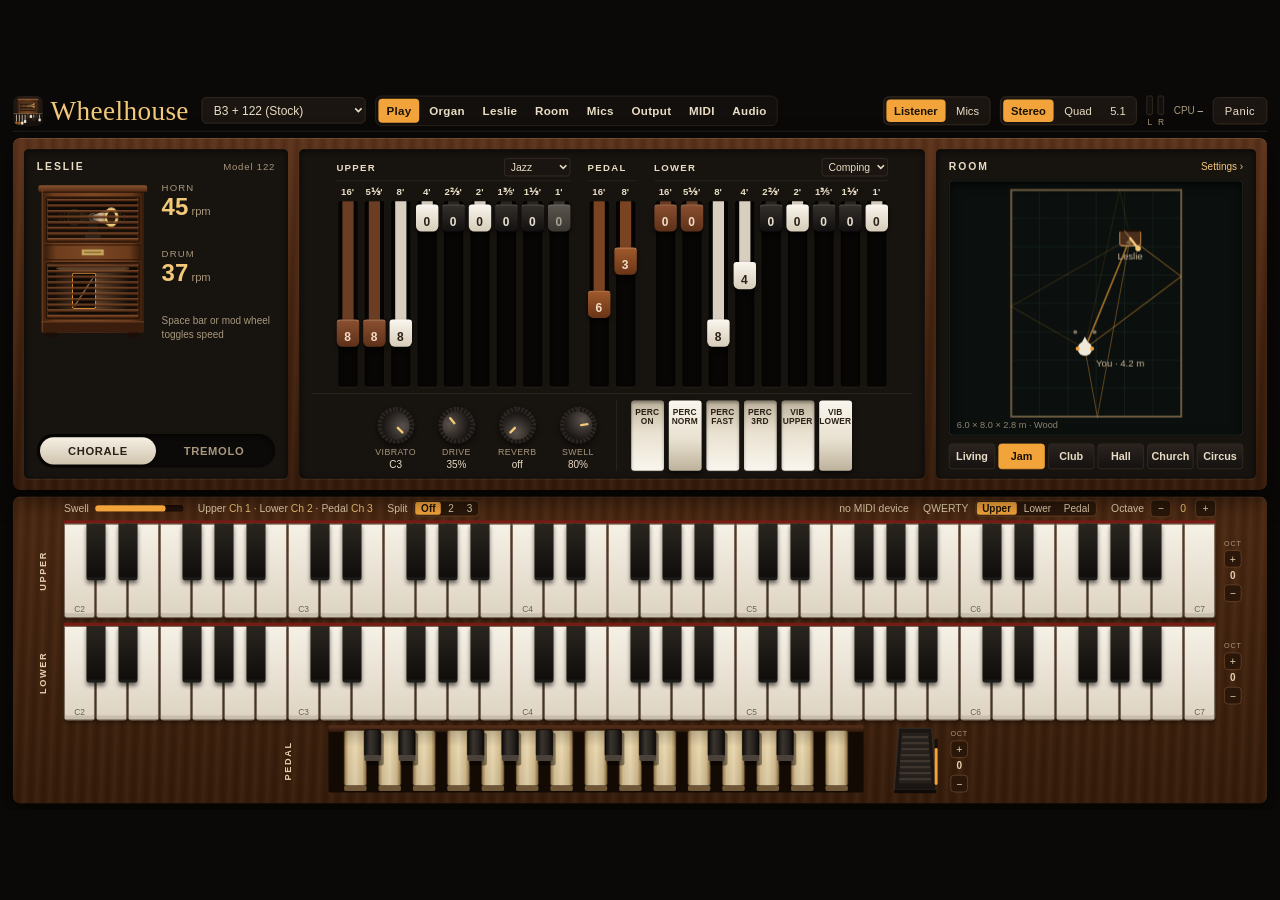
==== commit e410ddd5: "UI in English with studio/DAW jargon, tooltips on every control - All UI text translated (tabs, card" ====
--- a/Resources/index.html
+++ b/Resources/index.html
@@ -1,5 +1,5 @@
 <!DOCTYPE html>
-<html lang="de">
+<html lang="en">
 <head>
 <meta charset="utf-8">
 <title>Wheelhouse</title>
@@ -29,7 +29,7 @@
 .tabs button { font-size: 14.5px; font-weight: 600; letter-spacing: .4px; border: none; border-radius: 5px; padding: 7px 10px; background: transparent; color: #e8dcc4; }
 .tabs button.on { background: #f2a33a; color: #1a1206; }
 .oseg { display: flex; background: #1a1511; border: 1px solid #3a2f25; border-radius: 7px; padding: 3px; gap: 3px; }
-.oseg button { font-size: 14px; border: none; border-radius: 5px; padding: 6px 12px; background: transparent; color: #e8dcc4; }
+.oseg button { font-size: 14px; border: none; border-radius: 5px; padding: 6px 10px; background: transparent; color: #e8dcc4; }
 .oseg button.on { background: #f2a33a; color: #1a1206; font-weight: 700; }
 .meters { display: flex; align-items: flex-end; gap: 6px; height: 40px; }
 .meter { display: flex; flex-direction: column; align-items: center; gap: 3px; }
@@ -82,7 +82,7 @@
 .front { flex: none; display: flex; justify-content: center; align-items: flex-end; gap: 18px; padding-top: 8px; border-top: 1px solid #2e2620; }
 .vsep { width: 1px; align-self: stretch; background: #2e2620; }
 .tablets { display: flex; gap: 6px; }
-.tablet { width: 34px; height: 88px; padding: 8px 1px 0; border: none; border-radius: 4px; display: flex; justify-content: center; align-items: flex-start;
+.tablet { width: 41px; height: 88px; padding: 8px 1px 0; border: none; border-radius: 4px; display: flex; justify-content: center; align-items: flex-start;
   background: linear-gradient(180deg, #faf6ee 0%, #e9e1d0 55%, #bdb29c 100%); box-shadow: 0 4px 6px rgba(0,0,0,.55); }
 .tablet.on { background: linear-gradient(180deg, #bdb29c 0%, #e9e1d0 45%, #faf6ee 100%); box-shadow: inset 0 3px 4px rgba(0,0,0,.35), 0 1px 0 rgba(255,220,180,.1); }
 .tablet span { white-space: pre-line; font-size: 10.5px; font-weight: 700; letter-spacing: .2px; line-height: 1.15; color: #2a2016; display: block; }
@@ -214,9 +214,15 @@
 .kk.act { background: linear-gradient(180deg, #b5731e, #7a4a10); }
 .pedrow { flex: 1; min-height: 0; margin-top: 6px; display: flex; justify-content: center; align-items: stretch; gap: 14px; }
 .pedrow svg { flex: none; display: block; touch-action: none; }
+#tip { position: fixed; z-index: 1000; max-width: 300px; padding: 7px 10px 8px; border: 1px solid #6b4426; border-radius: 5px; background: #1a1511; color: #e8dcc4;
+  font: 500 13.5px/1.3 'Barlow Condensed', sans-serif; letter-spacing: .2px; white-space: pre-line; pointer-events: none; box-shadow: 0 6px 18px rgba(0,0,0,.55);
+  opacity: 0; transition: opacity .12s; }
+#tip.show { opacity: 1; }
+#tip .k { display: block; margin-top: 5px; padding-top: 4px; border-top: 1px solid #3a2a1c; color: #a8977c; font-size: 12.5px; }
 </style>
 </head>
 <body>
+<div id="tip" role="tooltip"></div>
 <div id="stage">
 
   <!-- ============ Header bar ============ -->
@@ -239,14 +245,15 @@
 <rect x="192.0" y="164" width="19" height="24" rx="5" fill="#26201b" stroke="#8a7a64" stroke-width="1.5"/>
 <rect x="222.5" y="160" width="7" height="32" fill="#d9ccb4"/>
 <rect x="216.5" y="192" width="19" height="24" rx="5" fill="#efe6d2" stroke="#b9ab92" stroke-width="1.5"/></g><rect x="4" y="4" width="248" height="248" rx="56" fill="none" stroke="#3a2f25" stroke-width="2"/></svg><span>Wheelhouse</span></div>
-    <select id="preset" class="sel" style="width: 220px" aria-label="Preset"></select>
-    <nav class="tabs" id="tabs" aria-label="Bereiche"></nav>
+    <select id="preset" class="sel" style="width: 205px" aria-label="Preset"></select>
+    <nav class="tabs" id="tabs" aria-label="Sections"></nav>
     <div style="flex: 1"></div>
-    <div class="oseg" id="modeSeg" aria-label="Modus: Hörer im Raum oder Mikrofone" title="Hörer: du stehst im Raum · Mikros: Nahmikros und Raumpaar über das Pult"></div>
-    <div class="oseg" id="outSeg" aria-label="Ausgabeformat"></div>
-    <div class="meters" id="meters" aria-label="Pegel je Ausgang"></div>
-    <span class="cpu">CPU <b id="cpu" class="num">–</b></span>
-    <button type="button" class="btn big" id="panic" title="Alle Töne aus (MIDI CC 123)">Panik</button>
+    <div class="oseg" id="modeSeg" aria-label="Mode: listener in the room or microphones" data-tip="Listener: you stand in the room and hear it on your speakers.
+Mics: close mics and a room pair through the mixer, like in the studio."></div>
+    <div class="oseg" id="outSeg" aria-label="Output format" data-tip="Output format: the room is rendered for this speaker layout."></div>
+    <div class="meters" id="meters" aria-label="Output levels" data-tip="Output level per channel (peak hold, red = above −1 dBFS)."></div>
+    <span class="cpu" data-tip="Audio CPU load of the standalone app.">CPU <b id="cpu" class="num">–</b></span>
+    <button type="button" class="btn big" id="panic" data-tip="All notes off and reset (MIDI CC 123). Shortcut: Esc.">Panic</button>
   </header>
 
   <!-- ============ Cabinet: Leslie, organ, room panels ============ -->
@@ -255,9 +262,9 @@
 
       <!-- Leslie panel (SVG cabinet, speed buttons) -->
       <div class="panel lesP">
-        <div class="ph"><span>Leslie</span><span id="lesModel" style="font-size: 12px; letter-spacing: 1px; color: #a8977c">Modell 122</span></div>
+        <div class="ph"><span>Leslie</span><span id="lesModel" style="font-size: 12px; letter-spacing: 1px; color: #a8977c">Model 122</span></div>
         <div style="display: flex; gap: 16px; align-items: stretch">
-          <svg width="140" height="200" viewBox="0 0 140 200" role="img" aria-label="Leslie-Gehäuse mit offener Front" style="flex: none; display: block">
+          <svg width="140" height="200" viewBox="0 0 140 200" role="img" aria-label="Leslie cabinet with open front" data-tip="Live view of horn and drum." style="flex: none; display: block">
             <defs>
               <linearGradient id="lw" x1="0" y1="0" x2="1" y2="0"><stop offset="0" stop-color="#3b1f0d"/><stop offset="0.12" stop-color="#6e3d1d"/><stop offset="0.5" stop-color="#7c4724"/><stop offset="0.88" stop-color="#6a3a1b"/><stop offset="1" stop-color="#341b0b"/></linearGradient>
               <linearGradient id="lcap" x1="0" y1="0" x2="0" y2="1"><stop offset="0" stop-color="#8a5430"/><stop offset="1" stop-color="#4a2611"/></linearGradient>
@@ -297,12 +304,12 @@
             <rect x="6" y="10" width="2" height="178" fill="#a86a3c" opacity="0.35"/>
           </svg>
           <div style="flex: 1; display: flex; flex-direction: column; gap: 10px; justify-content: space-between">
-            <div class="rpm"><span class="l">Horn</span><span class="v"><span id="hornRpm">0</span><small> U/min</small></span></div>
-            <div class="rpm"><span class="l">Trommel</span><span class="v"><span id="drumRpm">0</span><small> U/min</small></span></div>
-            <div style="font-size: 12.5px; color: #a8977c; line-height: 1.35" id="lesHint">Leertaste oder Modwheel schaltet um</div>
+            <div class="rpm"><span class="l">Horn</span><span class="v"><span id="hornRpm">0</span><small> rpm</small></span></div>
+            <div class="rpm"><span class="l">Drum</span><span class="v"><span id="drumRpm">0</span><small> rpm</small></span></div>
+            <div style="font-size: 12.5px; color: #a8977c; line-height: 1.35" id="lesHint">Space bar or mod wheel toggles speed</div>
           </div>
         </div>
-        <div class="speed" id="speed" aria-label="Leslie-Geschwindigkeit"></div>
+        <div class="speed" id="speed" aria-label="Leslie speed"></div>
       </div>
 
       <!-- Organ panel (drawbars, front knobs, tablets) -->
@@ -311,14 +318,14 @@
         <div class="front">
           <div id="frontKnobs" style="display: flex; gap: 18px; align-items: flex-end"></div>
           <div class="vsep"></div>
-          <div class="tablets" id="tablets" aria-label="Percussion und Vibrato"></div>
+          <div class="tablets" id="tablets" aria-label="Percussion and vibrato"></div>
         </div>
       </div>
 
       <!-- Room panel (small floor plan, room presets) -->
       <div class="panel roomP">
-        <div class="ph"><span>Raum</span><button type="button" class="linkbtn" id="openRoom">Einstellungen ›</button></div>
-        <div class="rview"><canvas id="roomS"></canvas><div class="rinfo" id="rinfoS"></div></div>
+        <div class="ph"><span>Room</span><button type="button" class="linkbtn" id="openRoom" data-tip="Room settings: size, surfaces, reflections, circus tent.">Settings ›</button></div>
+        <div class="rview"><canvas id="roomS" data-tip="Floor plan. Drag the Leslie or your head · right-drag: facing · scroll: rotate."></canvas><div class="rinfo" id="rinfoS"></div></div>
         <div class="rpre" id="roomPre"></div>
       </div>
     </div>
@@ -329,17 +336,17 @@
       <div class="chead">
         <span class="ct" id="cTitle"></span><span class="cs" id="cSub"></span>
         <div style="flex: 1"></div>
-        <button type="button" class="btn" id="cReset">Zurücksetzen</button>
-        <button type="button" class="btn primary" id="cClose">Zurück zum Spielen</button>
+        <button type="button" class="btn" id="cReset" data-tip="Reset everything on this page to its defaults.">Reset</button>
+        <button type="button" class="btn primary" id="cClose">Back to Play</button>
       </div>
       <div class="cbody" id="cbody">
         <div class="bigroom" id="bigRoom" hidden>
-          <div class="rview"><canvas id="roomB"></canvas><div class="rhint">Grundriss · Ziehen: Leslie / Kopf · Rechts ziehen: Blickrichtung · Mausrad: drehen</div></div>
+          <div class="rview"><canvas id="roomB" data-tip="Floor plan. Drag the Leslie or your head (or the mics) · right-drag: facing · scroll: rotate."></canvas><div class="rhint">Floor plan · Drag: Leslie / head · Right-drag: facing · Scroll: rotate</div></div>
           <div class="rstats">
-            <span>RT60 tief / mittel / hoch <b id="stRt">–</b></span>
-            <span>Hallradius <b id="stRc">–</b></span>
-            <span>Schallwege <b id="stPaths">–</b></span>
-            <span>Rechenlast <b id="stCpu">–</b></span>
+            <span data-tip="Reverb time (Eyring) in the low, mid and high band.">RT60 low / mid / high <b id="stRt">–</b></span>
+            <span data-tip="Critical distance: here direct sound and room are equally loud.">Critical distance <b id="stRc">–</b></span>
+            <span data-tip="Number of rendered sound paths (direct + image sources).">Paths <b id="stPaths">–</b></span>
+            <span>CPU <b id="stCpu">–</b></span>
           </div>
         </div>
       </div>
@@ -349,23 +356,23 @@
   <!-- ============ Manuals + pedalboard ============ -->
   <section class="keys wood">
     <div class="kstrip">
-      <span style="display: flex; align-items: center; gap: 8px">Schweller <span class="swbar"><i id="swBar"></i></span></span>
+      <span style="display: flex; align-items: center; gap: 8px" data-tip="Swell (expression) pedal position.">Swell <span class="swbar"><i id="swBar"></i></span></span>
       <span id="chanInfo"></span>
       <span class="splitg" id="splitG"></span>
       <div style="flex: 1"></div>
       <span id="midiInfo">MIDI –</span>
-      <span style="display: flex; align-items: center; gap: 8px">PC-Tastatur <span class="pcseg" id="pcSeg"></span></span>
-      <span style="display: flex; align-items: center; gap: 8px">Oktave
-        <button type="button" class="octb" id="octDn" aria-label="Oktave tiefer">−</button>
+      <span style="display: flex; align-items: center; gap: 8px" data-tip="Which manual the computer keyboard plays (Z–M and Q–P rows).">QWERTY <span class="pcseg" id="pcSeg"></span></span>
+      <span style="display: flex; align-items: center; gap: 8px" data-tip="Octave of the computer keyboard.">Octave
+        <button type="button" class="octb" id="octDn" aria-label="Octave down">−</button>
         <span id="octV" class="hi" style="min-width: 14px; text-align: center">0</span>
-        <button type="button" class="octb" id="octUp" aria-label="Oktave höher">+</button>
+        <button type="button" class="octb" id="octUp" aria-label="Octave up">+</button>
       </span>
     </div>
-    <div class="manual"><div class="felt"></div><div class="mrow"><span class="vlab">Ober</span><div class="kbd" id="kbd0"></div><div class="octv" id="ov0"></div></div></div>
-    <div class="manual" style="margin-top: 6px"><div class="felt"></div><div class="mrow"><span class="vlab">Unter</span><div class="kbd" id="kbd1"></div><div class="octv" id="ov1"></div></div></div>
+    <div class="manual"><div class="felt"></div><div class="mrow"><span class="vlab">Upper</span><div class="kbd" id="kbd0"></div><div class="octv" id="ov0"></div></div></div>
+    <div class="manual" style="margin-top: 6px"><div class="felt"></div><div class="mrow"><span class="vlab">Lower</span><div class="kbd" id="kbd1"></div><div class="octv" id="ov1"></div></div></div>
     <div class="pedrow">
       <span class="vlab">Pedal</span>
-      <svg id="pedSvg" width="710" height="86" viewBox="0 0 760 92" role="img" aria-label="Pedal mit 25 Tönen">
+      <svg id="pedSvg" width="710" height="86" viewBox="0 0 760 92" role="img" aria-label="25-note pedalboard" data-tip="25-note pedalboard: click to play, or use the pedal MIDI channel.">
         <defs>
           <linearGradient id="pedWood" x1="0" y1="0" x2="1" y2="0"><stop offset="0" stop-color="#8f7448"/><stop offset="0.18" stop-color="#d9c398"/><stop offset="0.5" stop-color="#e8d7b0"/><stop offset="0.82" stop-color="#d2bb8e"/><stop offset="1" stop-color="#86693e"/></linearGradient>
           <linearGradient id="pedOn" x1="0" y1="0" x2="1" y2="0"><stop offset="0" stop-color="#9a6520"/><stop offset="0.5" stop-color="#f2b257"/><stop offset="1" stop-color="#9a6520"/></linearGradient>
@@ -378,7 +385,7 @@
         <rect x="22" y="0" width="716" height="9" rx="2" fill="url(#pedRail)"/>
         <g id="pedKeys"></g>
       </svg>
-      <svg id="swellSvg" width="60" height="86" viewBox="0 0 64 92" role="slider" aria-label="Schwellerpedal" style="cursor: ns-resize">
+      <svg id="swellSvg" width="60" height="86" viewBox="0 0 64 92" role="slider" aria-label="Swell pedal" data-tip="Swell pedal: drag or scroll." style="cursor: ns-resize">
         <path d="M10 4 L54 4 L60 86 L4 86 Z" fill="#1a1512" stroke="#3a312a" stroke-width="1.2"/>
         <path d="M14 10 L50 10 L54 78 L10 78 Z" fill="#26201c"/>
         <path d="M16 16 L48 16 M15 24 L49 24 M15 32 L49 32 M14 40 L50 40 M13 48 L51 48 M13 56 L51 56 M12 64 L52 64 M12 72 L52 72" stroke="#3e352e" stroke-width="3" stroke-linecap="round"/>
@@ -576,8 +583,8 @@
   const $ = (id) => document.getElementById(id);
   const h = (tag, cls, html) => { const e = document.createElement(tag); if (cls) e.className = cls; if (html !== undefined) e.innerHTML = html; return e; };
   const clamp = (v, a, b) => Math.max(a, Math.min(b, v));
-  const de = (x, d = 1) => (+x).toFixed(d).replace('.', ',');
-  const pct = (v) => Math.round(v * 100) + ' %';
+  const nf = (x, d = 1) => (+x).toFixed(d);
+  const pct = (v) => Math.round(v * 100) + '%';
 
   // ---------------- Stage scaling (fixed 1600 × 900 design, scaled to the window) ----------------
   const stage = $('stage'); let SCALE = 1;
@@ -650,61 +657,61 @@
   }
 
   const MODES = {
-    stereo: { ch: 2, names: ['L', 'R'], long: ['Links', 'Rechts'], spk: { az: [30, -30], ch: [0, 1], lfe: -1, stereo: true }, show: [30, -30] },
-    quad: { ch: 4, names: ['VL', 'VR', 'HL', 'HR'], long: ['Vorne links', 'Vorne rechts', 'Hinten links', 'Hinten rechts'], spk: { az: [45, -45, 135, -135], ch: [0, 1, 2, 3], lfe: -1 }, show: [45, -45, 135, -135] },
-    s51: { ch: 6, names: ['L', 'R', 'C', 'LFE', 'SL', 'SR'], long: ['Vorne links', 'Vorne rechts', 'Center', 'LFE', 'Surround links', 'Surround rechts'], spk: { az: [30, -30, 0, 110, -110], ch: [0, 1, 2, 4, 5], lfe: 3 }, show: [30, -30, 0, 110, -110] },
+    stereo: { ch: 2, names: ['L', 'R'], long: ['Left', 'Right'], spk: { az: [30, -30], ch: [0, 1], lfe: -1, stereo: true }, show: [30, -30] },
+    quad: { ch: 4, names: ['FL', 'FR', 'RL', 'RR'], long: ['Front left', 'Front right', 'Rear left', 'Rear right'], spk: { az: [45, -45, 135, -135], ch: [0, 1, 2, 3], lfe: -1 }, show: [45, -45, 135, -135] },
+    s51: { ch: 6, names: ['L', 'R', 'C', 'LFE', 'SL', 'SR'], long: ['Front left', 'Front right', 'Center', 'LFE', 'Surround left', 'Surround right'], spk: { az: [30, -30, 0, 110, -110], ch: [0, 1, 2, 4, 5], lfe: 3 }, show: [30, -30, 0, 110, -110] },
   };
   const ROOMS = [
-    { n: 'Wohnzimmer', s: 'Wohnz.', Lx: 5, Ly: 6, Lz: 2.6, absorb: 0.38, reverb: 1, material: 'wood' },
-    { n: 'Proberaum', s: 'Probe', Lx: 6, Ly: 8, Lz: 2.8, absorb: 0.3, reverb: 1, material: 'wood' },
+    { n: 'Living room', s: 'Living', Lx: 5, Ly: 6, Lz: 2.6, absorb: 0.38, reverb: 1, material: 'wood' },
+    { n: 'Rehearsal room', s: 'Jam', Lx: 6, Ly: 8, Lz: 2.8, absorb: 0.3, reverb: 1, material: 'wood' },
     { n: 'Club', s: 'Club', Lx: 12, Ly: 18, Lz: 4.5, absorb: 0.27, reverb: 1, material: 'concrete' },
-    { n: 'Festzelt', s: 'Festzelt', Lx: 20, Ly: 30, Lz: 7, absorb: 0.45, reverb: 0.8, material: 'tent', noQuick: true },
-    { n: 'Halle', s: 'Halle', Lx: 25, Ly: 40, Lz: 10, absorb: 0.12, reverb: 1, material: 'concrete' },
-    { n: 'Kirche', s: 'Kirche', Lx: 16, Ly: 36, Lz: 14, absorb: 0.09, reverb: 1.1, material: 'stone' },
-    { n: 'Zirkuszelt', s: 'Zirkus', tent: true },
+    { n: 'Festival tent', s: 'Festival', Lx: 20, Ly: 30, Lz: 7, absorb: 0.45, reverb: 0.8, material: 'tent', noQuick: true },
+    { n: 'Hall', s: 'Hall', Lx: 25, Ly: 40, Lz: 10, absorb: 0.12, reverb: 1, material: 'concrete' },
+    { n: 'Church', s: 'Church', Lx: 16, Ly: 36, Lz: 14, absorb: 0.09, reverb: 1.1, material: 'stone' },
+    { n: 'Circus tent', s: 'Circus', tent: true },
   ];
-  const MATERIALS = [['wood', 'Holz / Trockenbau'], ['concrete', 'Beton'], ['stone', 'Stein'], ['glass', 'Glas / Fliesen'], ['tent', 'Zeltplane']];
-  const MAT_SHORT = { wood: 'Holz', concrete: 'Beton', stone: 'Stein', glass: 'Glas', tent: 'Plane' };
+  const MATERIALS = [['wood', 'Wood / drywall'], ['concrete', 'Concrete'], ['stone', 'Stone'], ['glass', 'Glass / tiles'], ['tent', 'Canvas']];
+  const MAT_SHORT = { wood: 'Wood', concrete: 'Concrete', stone: 'Stone', glass: 'Glass', tent: 'Canvas' };
   const UPPER_PRESETS = [
-    ['Jazz', [8, 8, 8, 0, 0, 0, 0, 0, 0]], ['Gospel', [8, 8, 8, 8, 8, 8, 8, 8, 8]], ['Rock', [8, 8, 8, 8, 0, 0, 0, 0, 0]], ['Ballade', [8, 3, 8, 0, 0, 0, 0, 0, 0]],
-    ['Flöte', [0, 0, 8, 0, 0, 0, 0, 0, 0]], ['Theater', [8, 7, 6, 5, 4, 3, 2, 1, 1]], ['Perc 2nd', [8, 4, 8, 0, 0, 0, 0, 0, 0]], ['Smith', [8, 8, 8, 8, 0, 0, 0, 0, 8]],
+    ['Jazz', [8, 8, 8, 0, 0, 0, 0, 0, 0]], ['Gospel', [8, 8, 8, 8, 8, 8, 8, 8, 8]], ['Rock', [8, 8, 8, 8, 0, 0, 0, 0, 0]], ['Ballad', [8, 3, 8, 0, 0, 0, 0, 0, 0]],
+    ['Flute', [0, 0, 8, 0, 0, 0, 0, 0, 0]], ['Theatre', [8, 7, 6, 5, 4, 3, 2, 1, 1]], ['Perc 2nd', [8, 4, 8, 0, 0, 0, 0, 0, 0]], ['Smith', [8, 8, 8, 8, 0, 0, 0, 0, 8]],
   ];
   const LOWER_PRESETS = [
-    ['Begleitung', [0, 0, 8, 4, 0, 0, 0, 0, 0]], ['Weich', [0, 0, 6, 6, 0, 0, 0, 0, 0]], ['Jazz', [8, 8, 8, 0, 0, 0, 0, 0, 0]], ['Flöte', [0, 0, 8, 0, 0, 0, 0, 0, 0]],
-    ['Streicher', [0, 0, 4, 5, 4, 4, 2, 0, 0]], ['Voll', [8, 8, 8, 8, 8, 8, 8, 8, 8]],
+    ['Comping', [0, 0, 8, 4, 0, 0, 0, 0, 0]], ['Mellow', [0, 0, 6, 6, 0, 0, 0, 0, 0]], ['Jazz', [8, 8, 8, 0, 0, 0, 0, 0, 0]], ['Flute', [0, 0, 8, 0, 0, 0, 0, 0, 0]],
+    ['Strings', [0, 0, 4, 5, 4, 4, 2, 0, 0]], ['Full', [8, 8, 8, 8, 8, 8, 8, 8, 8]],
   ];
   const PRESETS = [
     { n: 'Jazz Combo', u: [8, 8, 8, 0, 0, 0, 0, 0, 0], l: [0, 0, 8, 4, 0, 0, 0, 0, 0], p: [6, 3], perc: { on: true, third: true, fast: true, soft: false, vibU: true, vibL: false }, vib: 'c3', drive: 0.3 },
-    { n: 'Gospel voll', u: [8, 8, 8, 8, 8, 8, 8, 8, 8], l: [8, 8, 8, 8, 0, 0, 0, 0, 0], p: [8, 5], perc: { on: false, third: true, fast: true, soft: false, vibU: true, vibL: true }, vib: 'c3', drive: 0.45 },
+    { n: 'Full Gospel', u: [8, 8, 8, 8, 8, 8, 8, 8, 8], l: [8, 8, 8, 8, 0, 0, 0, 0, 0], p: [8, 5], perc: { on: false, third: true, fast: true, soft: false, vibU: true, vibL: true }, vib: 'c3', drive: 0.45 },
     { n: 'Rock', u: [8, 8, 8, 8, 0, 0, 0, 0, 0], l: [8, 8, 8, 0, 0, 0, 0, 0, 0], p: [8, 4], perc: { on: false, third: true, fast: true, soft: false, vibU: false, vibL: false }, vib: 'c3', drive: 0.75 },
-    { n: 'Ballade', u: [8, 3, 8, 0, 0, 0, 0, 0, 0], l: [0, 0, 6, 6, 0, 0, 0, 0, 0], p: [5, 2], perc: { on: false, third: true, fast: true, soft: false, vibU: true, vibL: true }, vib: 'c3', drive: 0.15 },
-    { n: 'Flöte', u: [0, 0, 8, 0, 0, 0, 0, 0, 0], l: [0, 0, 8, 0, 0, 0, 0, 0, 0], p: [4, 2], perc: { on: false, third: true, fast: true, soft: false, vibU: true, vibL: true }, vib: 'v2', drive: 0.1 },
-    { n: 'Theater', u: [8, 7, 6, 5, 4, 3, 2, 1, 1], l: [0, 0, 4, 5, 4, 4, 2, 0, 0], p: [7, 4], perc: { on: false, third: true, fast: true, soft: false, vibU: true, vibL: true }, vib: 'v3', drive: 0.2 },
+    { n: 'Ballad', u: [8, 3, 8, 0, 0, 0, 0, 0, 0], l: [0, 0, 6, 6, 0, 0, 0, 0, 0], p: [5, 2], perc: { on: false, third: true, fast: true, soft: false, vibU: true, vibL: true }, vib: 'c3', drive: 0.15 },
+    { n: 'Flute', u: [0, 0, 8, 0, 0, 0, 0, 0, 0], l: [0, 0, 8, 0, 0, 0, 0, 0, 0], p: [4, 2], perc: { on: false, third: true, fast: true, soft: false, vibU: true, vibL: true }, vib: 'v2', drive: 0.1 },
+    { n: 'Theatre', u: [8, 7, 6, 5, 4, 3, 2, 1, 1], l: [0, 0, 4, 5, 4, 4, 2, 0, 0], p: [7, 4], perc: { on: false, third: true, fast: true, soft: false, vibU: true, vibL: true }, vib: 'v3', drive: 0.2 },
     { n: 'Perc 2nd', u: [8, 4, 8, 0, 0, 0, 0, 0, 0], l: [0, 0, 8, 4, 0, 0, 0, 0, 0], p: [6, 3], perc: { on: true, third: false, fast: false, soft: false, vibU: true, vibL: false }, vib: 'c2', drive: 0.3 },
   ];
   // Rotor times are time constants: the rotor reaches speed after about 3 τ
   // (measured on real Leslies: horn ~1.5 s up / 2.5 s down, drum ~5 s / 7.5 s; 48/400 and 40/342 rpm)
   const rpmHz = (r) => r / 60;
   const INSTRUMENTS = [
-    { n: 'B3 + Leslie 122 (Original)', note: 'gepflegte B3 der 60er, Serien-122 ohne Stopp, kein Hall',
+    { n: 'B3 + 122 (Stock)', note: 'well-kept 60s B3, stock 122 without stop, no reverb',
       chr: { cond: 0.45, leak: 0.45, contact: 0.45, motor: 0.46, gearTune: true, busComp: true }, organ: { percLevel: 1, percShort: 0.2, percLong: 1.0, complex: true },
       click: 0.5, db: { upper: [8, 8, 8, 0, 0, 0, 0, 0, 0], lower: [0, 0, 8, 4, 0, 0, 0, 0, 0], pedal: [6, 3] }, perc: { on: true, third: true, fast: true, soft: false, vibU: true, vibL: false }, vib: 'c3',
       pre: { on: true, gain: 0.5 }, amp: { model: 0, quality: 1, sag: 0.5 }, drive: 0.35, balance: 0.5,
       rotor: [{ slow: rpmHz(48), fast: rpmHz(400), up: 0.5, down: 0.85 }, { slow: rpmHz(40), fast: rpmHz(342), up: 1.7, down: 2.5 }],
       brake: true, cab: { hornBox: 0.45, wobble: -1, board: 'ply', res: 0.5, mech: -1 }, halfMoon: 'two', spring: { mix: 0 } },
-    { n: 'B3 + Leslie 147 (Rock)', note: '147 mit Gegenkopplung, Vorstufe heiß, Vibrato aus',
+    { n: 'B3 + 147 (Rock)', note: '147 with negative feedback, hot preamp, vibrato off',
       chr: { cond: 0.55, leak: 0.55, contact: 0.55, motor: 0.54, gearTune: true, busComp: true }, organ: { percLevel: 1, percShort: 0.2, percLong: 1.0, complex: true },
       click: 0.6, db: { upper: [8, 8, 8, 8, 0, 0, 0, 0, 0], lower: [8, 8, 8, 0, 0, 0, 0, 0, 0], pedal: [8, 4] }, perc: { on: false, third: true, fast: true, soft: false, vibU: false, vibL: false }, vib: 'c3',
       pre: { on: true, gain: 0.75 }, amp: { model: 2, quality: 1, sag: 0.6 }, drive: 0.75, balance: 0.5,
       rotor: [{ slow: rpmHz(48), fast: rpmHz(400), up: 0.5, down: 0.85 }, { slow: rpmHz(40), fast: rpmHz(342), up: 1.7, down: 2.5 }],
       brake: true, cab: { hornBox: 0.45, wobble: -1, board: 'ply', res: 0.5, mech: -1 }, halfMoon: 'two', spring: { mix: 0 } },
-    { n: 'A-100 + Federhall', note: 'gleiches Werk wie die B3, mit eingebautem Hammond-Federhall',
+    { n: 'A-100 + Spring Reverb', note: 'same tone generator as the B3, built-in Hammond spring tank',
       chr: { cond: 0.45, leak: 0.45, contact: 0.45, motor: 0.46, gearTune: true, busComp: true }, organ: { percLevel: 1, percShort: 0.2, percLong: 1.0, complex: true },
       click: 0.45, db: { upper: [8, 3, 8, 0, 0, 0, 0, 0, 0], lower: [0, 0, 6, 6, 0, 0, 0, 0, 0], pedal: [5, 2] }, perc: { on: false, third: true, fast: true, soft: false, vibU: true, vibL: true }, vib: 'c3',
       pre: { on: true, gain: 0.5 }, amp: { model: 0, quality: 1, sag: 0.5 }, drive: 0.3, balance: 0.5,
       rotor: [{ slow: rpmHz(48), fast: rpmHz(400), up: 0.5, down: 0.85 }, { slow: rpmHz(40), fast: rpmHz(342), up: 1.7, down: 2.5 }],
       brake: true, cab: { hornBox: 0.45, wobble: -1, board: 'ply', res: 0.5, mech: -1 }, halfMoon: 'two', spring: { mix: 0.3, decay: 2.8, tone: 0.5, drive: 0.3, springs: 3 } },
-    { n: 'Tour-B3 (abgerockt)', note: '40 Jahre Tour: Kontakte prellen, Riemen locker, Röhren müde',
+    { n: 'Road-worn B3', note: '40 years on the road: bouncy contacts, slack belts, tired tubes',
       chr: { cond: 0.85, leak: 0.85, contact: 0.9, motor: 0.8, gearTune: true, busComp: true }, organ: { percLevel: 0.85, percShort: 0.17, percLong: 0.9, complex: true },
       click: 0.75, db: { upper: [8, 8, 8, 8, 0, 0, 0, 0, 0], lower: [8, 4, 8, 0, 0, 0, 0, 0, 0], pedal: [8, 5] }, perc: { on: true, third: true, fast: true, soft: false, vibU: true, vibL: false }, vib: 'c3',
       pre: { on: true, gain: 0.7 }, amp: { model: 1, quality: 1, sag: 0.8 }, drive: 0.6, balance: 0.5,
@@ -712,7 +719,7 @@
       brake: true, cab: { hornBox: 0.5, wobble: 0.65, board: 'chip', res: 0.65, mech: -1 }, halfMoon: 'two', spring: { mix: 0 } },
   ];
   const VIB = [['v1', 'V1'], ['v2', 'V2'], ['v3', 'V3'], ['c1', 'C1'], ['c2', 'C2'], ['c3', 'C3']];
-  const AMP_MODELS = [[0, '122 · 2 × 6550'], [1, '122 früh · 5U4'], [2, '147 · Gegenkoppl.']];
+  const AMP_MODELS = [[0, '122 · 2 × 6550'], [1, '122 early · 5U4'], [2, '147 · neg. feedback']];
 
   // ---------------- Control builders ----------------
   // Every control is registered via reg(); syncAll() refreshes all of them from S.
@@ -754,14 +761,130 @@
     kb.addEventListener('wheel', (e) => { e.preventDefault(); const d = e.deltaY < 0 ? 1 : -1; apply(cur() + d * (disc ? 1 / (n - 1) : e.shiftKey ? 0.005 : 0.025)); }, { passive: false });
     kb.addEventListener('dblclick', () => c.reset());
     kb.addEventListener('keydown', (e) => { const d = (e.key === 'ArrowUp' || e.key === 'ArrowRight') ? 1 : (e.key === 'ArrowDown' || e.key === 'ArrowLeft') ? -1 : 0; if (d) { e.preventDefault(); e.stopPropagation(); apply(cur() + d * (disc ? 1 / (n - 1) : 0.025)); } });
-    kb.title = 'Ziehen oder Mausrad · Umschalt = fein · Doppelklick = Standard';
+    kb.dataset.tipK = 'Drag or scroll · Shift = fine · Double-click = default'; if (o.tip) kb.dataset.tip = o.tip; c.tipEl = kb; c.label = o.label;
     c.sync(); return reg(c);
   }
+  const tipMissing = []; window.__tipMissing = tipMissing;
+  const TIPS = {
+    // Organ
+    'Character/Condition': 'Overall wear of the instrument – from showroom-fresh to 40 years on the road. Pulls Leakage, Contacts and Motor along and sets the level spread and runout of the tone wheels.',
+    'Character/Leakage': 'Tone-wheel crosstalk: neighbouring wheels bleed into the pickups and wiring – the faint "hiss and whistle" under every B3.',
+    'Character/Contacts': 'Key contact wear: dirty busbar contacts bounce and crackle, so the click gets dirtier and less even.',
+    'Character/Motor': 'Hum and whir of the generator and run motor, audible between notes.',
+    'Generator/Key noise': 'Mechanical key noise: keys bottoming out on the felt. The console sits right in front of you, so it is acoustic, not through the Leslie.',
+    'Generator/Tuning': 'Gears: the slightly off equal temperament of the real gear train. Equal: mathematically exact tuning.',
+    'Generator/Busbar load': 'Loading of the generator: the more drawbars and keys you add, the more each one sags in level (the classic "compression" of a full registration).',
+    'Generator/Low wheels': 'Complex: the lowest wheels are nearly square, with odd harmonics (pedal only). Sine: idealised.',
+    'Generator/Mains': 'Mains frequency of the synchronous motor: sets the hum and – on a 50 Hz organ run at 60 Hz – the pitch.',
+    'Percussion · Vibrato · Click/Key click': 'Key click: the burst from nine contacts closing on the busbar. Part of the sound – purists keep it up.',
+    'Percussion · Vibrato · Click/Perc level': 'Overall level of the percussion (on top of Soft/Normal).',
+    'Percussion · Vibrato · Click/Fast decay': 'Decay time of the percussion when set to Fast.',
+    'Percussion · Vibrato · Click/Slow decay': 'Decay time of the percussion when set to Slow.',
+    'Percussion · Vibrato · Click/Vibrato': 'Scanner vibrato/chorus. V1–V3: vibrato. C1–C3: chorus (vibrato mixed with dry). C3 is the classic.',
+    'Percussion · Vibrato · Click/Click': 'Velocity: a fast stroke closes all nine contacts almost at once and hard, a slow press one after another and softer. Fixed: always the same.',
+    'Preamp AO-28/Gain': 'Preamp gain after the swell: 12AX7 into a 12BH7 push-pull and transformer. With the swell wide open and full drawbars the organ breaks up before the Leslie.',
+    'Preamp AO-28/Tubes': 'Bypass skips the tube stages for a clean, line-level organ.',
+    'Preamp AO-28/Quality': 'Uses the same oversampling quality as the power amp.',
+    'Spring Reverb/Mix': 'Wet/dry mix of the spring tank. It sits inside the organ, before the Leslie – so the reverb spins too.',
+    'Spring Reverb/Decay': 'Decay time of the springs.',
+    'Spring Reverb/Tone': 'Tone of the tank return: dark to bright.',
+    'Spring Reverb/Drive': 'Drive into the tank driver: more drive = more boing and splash.',
+    'Spring Reverb/Springs': 'Number of springs: 2 is sparser and twangier, 3 is denser.',
+    'Spring Reverb/Tank': 'Kick the tank – the springs crash, like bumping the organ.',
+    // Leslie
+    'Horn/Slow': 'Horn chorale speed.', 'Horn/Fast': 'Horn tremolo speed.',
+    'Horn/Rise': 'Ramp-up time of the horn from chorale to tremolo. The light horn gets there in under a second.',
+    'Horn/Fall': 'Ramp-down time of the horn from tremolo to chorale.',
+    'Drum/Slow': 'Drum (bass rotor) chorale speed.', 'Drum/Fast': 'Drum tremolo speed.',
+    'Drum/Rise': 'Ramp-up time of the heavy drum – it lags behind the horn, which is a big part of the Leslie sound.',
+    'Drum/Fall': 'Ramp-down time of the drum.',
+    'Drum/Brake': 'On: the rotors stop on Stop. Off: they coast to a halt.',
+    'Power Amp/Drive': 'How hard the organ hits the Leslie power amp – from clean to growl.',
+    'Power Amp/Sag': 'Power-supply sag: the rectifier voltage dips under load – softer attack, more compression when driven.',
+    'Power Amp/Model': '122: 2 × 6550, tight. 122 early: 5U4 tube rectifier, more sag. 147: with negative feedback, cleaner and stiffer.',
+    'Power Amp/Quality': 'Eco: static curve, low CPU. HQ: tubes and output transformer as a circuit, 2× oversampling. Ultra: 4× oversampling.',
+    'Power Amp/Plate / cath.': 'Live plate and cathode readings of the output tubes.',
+    'Cabinet/Horn box': 'Sound from the back of the horn bouncing around inside the horn compartment and leaking out.',
+    'Cabinet/Resonance': 'Cabinet panel resonances: the wooden walls vibrate along and colour the low mids.',
+    'Cabinet/Mechanics': 'Mechanical noise: motors, belts, bearings, relays and the slow motor clutching in. Auto follows Organ › Condition.',
+    'Cabinet/Wobble': 'Rotor runout: slightly out-of-round rotation and speed flutter. Auto follows Organ › Condition.',
+    'Cabinet/Build': 'Early cabinets are plywood, later ones chipboard – softer, more damped.',
+    'Placement/Balance': 'Horn/drum level balance: 50/50 = both at full level, left = more horn, right = more drum.',
+    'Placement/Facing': 'Which way the Leslie front points in the room. You can also turn it in the floor plan with the scroll wheel.',
+    'Placement/Quick turn': 'Turn the Leslie front towards the listener (or the room pair in Mics mode).',
+    'Placement/Back to the wall': 'Put the Leslie against the nearest wall, front facing into the room.',
+    'Control/Switch via': 'Which MIDI controller toggles Chorale/Tremolo. The space bar always works.',
+    'Control/Half-moon': '2-way: Chorale/Tremolo. With Stop: the 3-way half-moon switch with a stop position in the middle.',
+    // Room
+    'Dimensions/Width': 'Room width.', 'Dimensions/Length': 'Room length.', 'Dimensions/Height': 'Ceiling height.',
+    'Dimensions/Reverb': 'Scales the late reverb tail. 100% = physically correct for the room.',
+    '*/Shape': 'Box: rectangular room with image sources. Circus tent: ray-traced tent with poles, crown and canvas.',
+    'Surfaces · Listener/Absorption': 'How much the surfaces soak up. Low = live and splashy, high = dry and dead.',
+    'Surfaces · Listener/Facing': 'Which way your head points. Turning shifts the image – just like turning your head in a real room.',
+    'Surfaces · Listener/Material': 'Wall material: sets the frequency response and scattering of the reflections.',
+    'Surfaces · Listener/Head': 'Turn your head towards the Leslie.',
+    'Circus Tent/Ø Round': 'Diameter of the round ends.', 'Circus Tent/Mid section': 'Straight section between the two round ends (0 = round tent).',
+    'Circus Tent/Pole dist.': 'Distance between the king poles.', 'Circus Tent/Dome Ø': 'Diameter of the dome between the poles.',
+    'Circus Tent/Crown ht.': 'Height of the crown (where the canvas meets the poles).', 'Circus Tent/Crown band': 'Height of the crown band.',
+    'Circus Tent/Peak': 'Height of the peaks above the crown.', 'Circus Tent/Wall ht.': 'Height of the side walls.',
+    'Circus Tent/Sag': 'How much the canvas sags between the poles.', 'Circus Tent/Ring Ø': 'Diameter of the ring.',
+    'Circus Tent/Audience': 'How full the tent is. People absorb a lot – a full house sounds much drier.',
+    'Circus Tent/Ground': 'What the tent stands on: sets the floor reflection.', 'Circus Tent/Ring floor': 'Floor inside the ring.',
+    'Circus Tent/Rays': 'Ray tracer status: found paths and computation time.',
+    'Engine · Presets/Reflections': 'Image-source order: how many bounces are rendered as discrete reflections. More = denser and more realistic, but more CPU.',
+    'Engine · Presets/Precision': 'Fast: from the 2nd order, reflections are grouped by direction. Exact: every reflection per sample with position, Doppler, directivity and panning – very CPU-heavy from the 4th order.',
+    'Engine · Presets/Paths': 'Number of rendered sound paths.', 'Engine · Presets/Load room': 'Load a room preset (keeps the Leslie and listener positions).',
+    '*/CPU': 'Audio CPU load. Running out of headroom? Raise the buffer, lower the reflections or set the power amp to HQ or Eco.',
+    // Mics
+    'Horn Mics/Angle': 'Where the horn mics sit around the cabinet: 0° = front. From the back (180°) you get more motor, from the front more cabinet.',
+    'Horn Mics/Distance': 'Distance from the cabinet. Closer = more Doppler and more proximity effect, further = more room.',
+    'Horn Mics/Height': 'Mic height relative to the horn.',
+    'Horn Mics/Setup': 'Mono: one mic. 90°/120°/180°: a stereo pair spread around the cabinet – 180° is left/right of the horn, the classic wide spin.',
+    'Horn Mics/Windscreen': 'Windscreen: tames the wind rumble from the rotor blowing straight at the mic.',
+    'Drum Mics/Angle': 'Where the drum mics sit around the cabinet: 0° = front, 180° = back (more motor).',
+    'Drum Mics/Distance': 'Distance from the cabinet. Closer = more proximity effect.',
+    'Drum Mics/Setup': 'Mono: one mic on the bass louvres. 90°/180°: a stereo pair.',
+    '*/Mic': '57/421: dynamic, mid-forward. D112: kick mic, big lows. RE20: broadcast dynamic. 87: large-diaphragm condenser. KM 84: small-diaphragm condenser. 121: ribbon, smooth top.',
+    '*/Pattern': 'Polar pattern of the 87 (multi-pattern): cardioid, omni or figure-8.',
+    'Room Pair/Spacing': 'Distance between the two room mics (AB only).', 'Room Pair/Height': 'Height of the room pair.',
+    'Room Pair/Aim': 'Which way the pair points.', 'Room Pair/Reflect.': 'Reflection order rendered for the room pair.',
+    'Room Pair/Array': 'AB: spaced omnis/cardioids, wide and airy. XY: coincident, mono-safe. ORTF: 17 cm, 110° – the compromise.',
+    'Room Pair/Place in front': 'Place the room pair in front of the Leslie, aimed at it.',
+    'Mixer/head': 'Listener: you stand in the room. Mics: close mics and room pair through the mixer.',
+    // Output
+    'Format/LFE': 'Level of the LFE (.1) channel – 5.1 only.', 'Format/LFE x-over': 'Crossover frequency for the LFE – 5.1 only.',
+    'Format/Master': 'Master output level.', 'Format/Format': 'Speaker layout the room is rendered for: stereo, quad or 5.1.',
+    'Routing/*': 'Which device output this channel goes to.', 'Routing/Auto (1, 2, 3 …)': 'Route channels to outputs 1, 2, 3 … in order.',
+    'Monitoring/Rear': 'Trim for your rear speakers (surround channels).', 'Monitoring/Center': 'Trim for your center speaker – 5.1 only.',
+    'Monitoring/Divergence': 'Center divergence: also spreads a source in front of you onto L/R as a phantom center, if your center speaker is weaker.',
+    'Check/Channel test': 'Sends a short ping to each channel in turn – check your speakers and routing.',
+    'Check/Device': 'Active audio device.', 'Check/Status': 'Warnings about the output setup.',
+    // MIDI
+    'Channels/Upper': 'MIDI channel for the upper manual. Omni: everything not on the lower or pedal channel plays the upper manual.',
+    'Channels/Lower': 'MIDI channel for the lower manual.', 'Channels/Pedal': 'MIDI channel for the pedalboard.',
+    'Split · Octaves/Split': 'Keyboard split: play two or three manuals from one keyboard (on the upper channel).',
+    'Split · Octaves/Keyboard': 'Size of your keyboard – only for the split display.',
+    'Split · Octaves/Split point': 'Where the zones begin. ● learns from the next key you press.',
+    'Split · Octaves/Upper octave': 'Octave shift of the upper manual (±3).', 'Split · Octaves/Lower octave': 'Octave shift of the lower manual (±3).', 'Split · Octaves/Pedal octave': 'Octave shift of the pedal (±3).',
+    'Controllers/Leslie': 'MIDI controller that toggles the Leslie speed.', 'Controllers/Swell': 'MIDI controller for the swell (expression) pedal.',
+    'Controllers/Devices': 'Connected MIDI inputs. Newly connected devices are enabled automatically.', 'Controllers/MIDI Inputs …': 'Choose which MIDI inputs are active.',
+    'QWERTY Keys/Plays': 'Which manual the computer keyboard plays.', 'QWERTY Keys/Octave': 'Octave of the computer keyboard.', 'QWERTY Keys/Keys': 'Key layout of the computer keyboard.',
+    // Audio
+    'Device/Driver': 'Audio driver type (ASIO, Windows Audio …).', 'Device/Device': 'Active audio device.',
+    'Device/Audio Settings …': 'Driver, device, sample rate, buffer size and outputs.',
+    'Device/Bounce': 'Max quality: when rendering offline the plugin uses 5th order, Exact and Ultra – no matter what runs in real time. As set: renders exactly what you hear.',
+    'Buffer/Sample rate': 'Current sample rate.', 'Buffer/Buffer': 'Buffer size: smaller = lower latency, larger = more CPU headroom.',
+    'Buffer/Output': 'Output latency.', 'Buffer/Processing': 'Extra latency from the tube oversampling.',
+    'Buffer/Total': 'Total latency plus the acoustic sound path from the Leslie to the listener or nearest mic – as in a real room.',
+    'Outputs · CPU/Active': 'Active device outputs.', 'Outputs · CPU/Channels': 'Channels rendered for the current format.',
+    'Outputs · CPU/Dropouts': 'Skipped audio blocks.', 'Outputs · CPU/Power amp': 'Power amp quality – the biggest CPU lever after the reflections.',
+    'Outputs · CPU/Cores': 'Room and mics run on several cores. Auto: standalone half the cores (max 8), plugin a quarter (max 4) – the DAW needs some too.',
+  };
   // Card rows: segmented buttons (rowSeg), select (rowSel), read-only value (rowVal), button (rowBtn); sec() groups them
   function rowSeg(label, opts, get, set, def) {
     const r = h('div', 'row'); r.appendChild(h('span', 'rl', label)); const sg = h('div', 'rseg'); r.appendChild(sg);
     const bs = opts.map(([v, t]) => { const b = h('button', '', t); b.type = 'button'; b.onclick = () => { set(v); c.sync(); }; sg.appendChild(b); return [v, b]; });
-    const c = { el: r, sync() { const v = get(); bs.forEach(([x, b]) => b.classList.toggle('on', x === v)); }, reset() { if (def !== undefined) { set(def); c.sync(); } } };
+    const c = { el: r, label, tipEl: r, sync() { const v = get(); bs.forEach(([x, b]) => b.classList.toggle('on', x === v)); }, reset() { if (def !== undefined) { set(def); c.sync(); } } };
     c.sync(); return reg(c);
   }
   function rowSel(label, opts, get, set, def) {
@@ -770,14 +893,14 @@
     const fill = (list) => { const ns = JSON.stringify(list); if (ns === sig) return; sig = ns; s.innerHTML = ''; list.forEach(([v, t]) => { const op = h('option', '', t); op.value = String(v); s.appendChild(op); }); };
     fill(typeof opts === 'function' ? opts() : opts);
     s.onchange = () => { const raw = s.value; const list = typeof opts === 'function' ? opts() : opts; const it = list.find(x => String(x[0]) === raw); set(it ? it[0] : raw); c.sync(); s.blur(); };
-    const c = { el: r, sel: s, sync() { if (typeof opts === 'function') fill(opts()); s.value = String(get()); }, reset() { if (def !== undefined) { set(def); c.sync(); } } };
+    const c = { el: r, sel: s, label, tipEl: r, sync() { if (typeof opts === 'function') fill(opts()); s.value = String(get()); }, reset() { if (def !== undefined) { set(def); c.sync(); } } };
     c.sync(); return reg(c);
   }
-  function rowVal(label, getText) { const r = h('div', 'row'); r.appendChild(h('span', 'rl', label)); const v = h('span', 'rv'); r.appendChild(v); const c = { el: r, sync() { v.textContent = getText(); } }; c.sync(); return reg(c); }
-  function rowBtn(label, text, onclick) { const r = h('div', 'row'); r.appendChild(h('span', 'rl', label)); const b = h('button', 'btn', text); b.type = 'button'; b.onclick = onclick; r.appendChild(b); return { el: r, btn: b }; }
+  function rowVal(label, getText) { const r = h('div', 'row'); r.appendChild(h('span', 'rl', label)); const v = h('span', 'rv'); r.appendChild(v); const c = { el: r, label, tipEl: r, sync() { v.textContent = getText(); } }; c.sync(); return reg(c); }
+  function rowBtn(label, text, onclick) { const r = h('div', 'row'); r.appendChild(h('span', 'rl', label)); const b = h('button', 'btn', text); b.type = 'button'; b.onclick = onclick; r.appendChild(b); return { el: r, btn: b, label: label || text, tipEl: r }; }
   function sec(title, knobs, rows, note, opts = {}) {
     const s = h('div', 'sec');
-    if (opts.head) { const hd = h('div', 'sth'); hd.appendChild(h('span', 'st', title)); hd.appendChild(opts.head.el.querySelector('.rseg') || opts.head.el); s.appendChild(hd); }
+    if (opts.head) { const hd = h('div', 'sth'); if (TIPS[title + '/head']) hd.dataset.tip = TIPS[title + '/head']; hd.appendChild(h('span', 'st', title)); hd.appendChild(opts.head.el.querySelector('.rseg') || opts.head.el); s.appendChild(hd); }
     else s.appendChild(h('span', 'st', title));
     if (knobs && knobs.length) { const g = h('div', 'kgrid'); if (opts.kcols) g.style.gridTemplateColumns = `repeat(${opts.kcols}, minmax(0, 1fr))`; knobs.forEach(k => g.appendChild(k.el)); s.appendChild(g); }
     if (rows && rows.length) { const g = h('div', 'rows'); if (opts.rcols) { g.style.display = 'grid'; g.style.gridTemplateColumns = `repeat(${opts.rcols}, minmax(0, 1fr))`; g.style.columnGap = '18px'; } rows.forEach(r => g.appendChild(r.el)); s.appendChild(g); }
@@ -786,6 +909,11 @@
       if (typeof note === 'function') reg({ sync() { n.textContent = note(); } }); else n.textContent = note;
     }
     if (opts.extra) s.appendChild(opts.extra);
+    [...(knobs || []), ...(rows || [])].forEach(c => {   // tooltips from TIPS: "Section/Label", then "*/Label"
+      if (!c || !c.tipEl || c.tipEl.dataset.tip || !c.label) return;
+      const t = TIPS[title + '/' + c.label] ?? TIPS[title + '/*'] ?? TIPS['*/' + c.label];
+      if (t) c.tipEl.dataset.tip = t; else tipMissing.push(title + '/' + c.label);
+    });
     if (opts.span) s.style.gridColumn = `span ${opts.span}`;
     if (opts.id) s.id = opts.id;
     return s;
@@ -811,18 +939,20 @@
   const sendMics = () => send({ type: 'mics', v: S.mics });
 
   // ---------------- Tabs and settings cards ----------------
-  const TABS = [['spielen', 'Spielen'], ['orgel', 'Orgel'], ['leslie', 'Leslie'], ['raum', 'Raum'], ['mikros', 'Mikros'], ['ausgabe', 'Ausgabe'], ['midi', 'MIDI'], ['audio', 'Audio']];
+  const TABS = [['spielen', 'Play'], ['orgel', 'Organ'], ['leslie', 'Leslie'], ['raum', 'Room'], ['mikros', 'Mics'], ['ausgabe', 'Output'], ['midi', 'MIDI'], ['audio', 'Audio']];
   const CARD_INFO = {
-    orgel: ['Orgel', 'Tonradgenerator, Kontakte, Vorverstärker, Federhall', 5],
-    leslie: ['Leslie', 'Rotoren, Endstufe und Aufstellung', 5],
-    raum: ['Raum', 'Form, Material und Reflexionen', 3],
-    mikros: ['Mikros', 'Nahmikros, Raumpaar und Pult', 5],
-    ausgabe: ['Ausgabe', 'Format, Kanäle, Abhöre', 4],
-    midi: ['MIDI', 'Kanäle, Controller und PC-Tastatur', 3],
-    audio: ['Audio', 'Gerät, Treiber und Latenz', 3],
+    orgel: ['Organ', 'Tone generator, contacts, preamp, spring reverb', 5],
+    leslie: ['Leslie', 'Rotors, power amp, cabinet and placement', 5],
+    raum: ['Room', 'Shape, surfaces and reflections', 3],
+    mikros: ['Mics', 'Close mics, room pair and mixer', 5],
+    ausgabe: ['Output', 'Format, routing, monitoring', 4],
+    midi: ['MIDI', 'Channels, split, controllers, QWERTY keys', 3],
+    audio: ['Audio', 'Device, driver and latency', 3],
   };
   let tab = 'spielen';
-  const tabBtns = TABS.map(([id, t]) => { const b = h('button', '', t); b.type = 'button'; b.onclick = () => setTab(id); $('tabs').appendChild(b); return [id, b]; });
+  const TAB_TIP = { spielen: 'Play: drawbars, Leslie and room at a glance.', orgel: 'Tone generator, contacts, percussion, preamp, spring reverb.', leslie: 'Rotors, power amp, cabinet and placement.', raum: 'Room shape, surfaces and reflections.',
+    mikros: 'Close mics, room pair and mixer.', ausgabe: 'Output format, routing and monitoring.', midi: 'Channels, split, octaves, controllers and QWERTY keys.', audio: 'Device, driver, latency and CPU.' };
+  const tabBtns = TABS.map(([id, t]) => { const b = h('button', '', t); b.type = 'button'; b.dataset.tip = TAB_TIP[id]; b.onclick = () => setTab(id); $('tabs').appendChild(b); return [id, b]; });
   const cardPages = {};
   function setTab(id) {
     tab = id; tabBtns.forEach(([x, b]) => { b.classList.toggle('on', x === id); b.setAttribute('aria-current', x === id ? 'page' : 'false'); });
@@ -835,7 +965,7 @@
     if (id === 'audio' || id === 'ausgabe' || id === 'midi') nativeInvoke('audioInfo');
     syncAll();
   }
-  // Long knob labels (ÜBERSPRECHEN, NETZTEIL-SAG ...) next to each other: if any two neighbouring labels on a card
+  // Long knob labels (DIVERGENCE, LFE X-OVER ...) next to each other: if any two neighbouring labels on a card
   // would touch, tighten and shrink *all* labels of that card by the same amount, so the card stays uniform.
   function fitKnobLabels(root) {
     const labels = [...root.querySelectorAll('.knob:not(.sm) .kl')];
@@ -863,9 +993,9 @@
   // ---------------- Header bar: preset, output format, meters ----------------
   const presetSel = $('preset');
   (() => {
-    const o0 = h('option', '', 'Eigene Einstellung'); o0.value = ''; o0.disabled = true; presetSel.appendChild(o0);
-    const g1 = h('optgroup'); g1.label = 'Instrument (Orgel + Leslie)'; INSTRUMENTS.forEach((p, i) => { const o = h('option', '', p.n); o.value = 'i' + i; o.title = p.note; g1.appendChild(o); }); presetSel.appendChild(g1);
-    const g2 = h('optgroup'); g2.label = 'Registrierung'; PRESETS.forEach((p, i) => { const o = h('option', '', p.n); o.value = i; g2.appendChild(o); }); presetSel.appendChild(g2);
+    const o0 = h('option', '', 'Custom'); o0.value = ''; o0.disabled = true; presetSel.appendChild(o0);
+    const g1 = h('optgroup'); g1.label = 'Instrument (organ + Leslie)'; INSTRUMENTS.forEach((p, i) => { const o = h('option', '', p.n); o.value = 'i' + i; o.title = p.note; g1.appendChild(o); }); presetSel.appendChild(g1);
+    const g2 = h('optgroup'); g2.label = 'Registration'; PRESETS.forEach((p, i) => { const o = h('option', '', p.n); o.value = i; g2.appendChild(o); }); presetSel.appendChild(g2);
   })();
   let curInst = null, instSig = '';
   const instState = () => JSON.stringify([S.chr, S.organ, S.click, S.db, S.perc, S.vib, S.pre, S.amp, S.drive, S.balance, S.rotor, S.brake, S.cab, S.halfMoon, S.spring]);
@@ -889,9 +1019,10 @@
     [0, 1, 2].forEach(sendDb); sendPerc(); send({ type: 'vib', v: S.vib }); send({ type: 'drive', v: S.drive });
     syncAll();
   };
+  const PRESET_TIP = 'Instruments set organ, preamp, Leslie and reverb. Registrations only set drawbars, percussion, vibrato and drive. Room, mics, output and MIDI stay as they are.';
   const markPreset = () => {
-    if (curInst !== null && instState() === instSig) { presetSel.value = 'i' + curInst; presetSel.title = INSTRUMENTS[curInst].note; return; }
-    curInst = null; presetSel.title = '';
+    if (curInst !== null && instState() === instSig) { presetSel.value = 'i' + curInst; presetSel.dataset.tip = INSTRUMENTS[curInst].note + '\n\n' + PRESET_TIP; return; }
+    curInst = null; presetSel.dataset.tip = PRESET_TIP;
     const i = PRESETS.findIndex(p => p.u.join() === S.db.upper.join() && p.l.join() === S.db.lower.join() && p.p.join() === S.db.pedal.join() && p.vib === S.vib && p.perc.on === S.perc.on);
     presetSel.value = i >= 0 ? String(i) : '';
   };
@@ -899,7 +1030,7 @@
 
   const outBtns = [['stereo', 'Stereo'], ['quad', 'Quad'], ['s51', '5.1']].map(([m, t]) => { const b = h('button', '', t); b.type = 'button'; b.onclick = () => { S.mode = m; applyMode(); syncAll(); }; $('outSeg').appendChild(b); return [m, b]; });
   reg({ sync() { outBtns.forEach(([m, b]) => b.classList.toggle('on', m === S.mode)); } });
-  const modeBtns = [[false, 'Hörer'], [true, 'Mikros']].map(([v, t]) => { const b = h('button', '', t); b.type = 'button'; b.onclick = () => setMicsOn(v); $('modeSeg').appendChild(b); return [v, b]; });
+  const modeBtns = [[false, 'Listener'], [true, 'Mics']].map(([v, t]) => { const b = h('button', '', t); b.type = 'button'; b.onclick = () => setMicsOn(v); $('modeSeg').appendChild(b); return [v, b]; });
   reg({ sync() { modeBtns.forEach(([v, b]) => b.classList.toggle('on', v === S.mics.on)); } });
 
   let meterEls = [], meterMode = null; const meterHold = new Array(8).fill(-120);
@@ -934,9 +1065,9 @@
   function updateChanInfo() {
     const M = MODES[S.mode], have = audioInfo.outputs || 0;
     const need = Math.max(...curMap()) + 1;
-    warnText = have && have < need ? `Das Audiogerät hat nur ${have} aktive Ausgänge – für ${S.mode === 's51' ? '5.1' : S.mode === 'quad' ? 'Quad' : 'Stereo'} sind ${need} nötig (Karte Audio → Audio-Einstellungen).` : '';
-  }
-  const outName = (i) => { const n = audioInfo.channelNames && audioInfo.channelNames[i]; return `Ausgang ${i + 1}` + (n ? ` · ${n}` : ''); };
+    warnText = have && have < need ? `The audio device only has ${have} active outputs – ${S.mode === 's51' ? '5.1' : S.mode === 'quad' ? 'Quad' : 'Stereo'} needs ${need} (Audio tab → Audio Settings).` : '';
+  }
+  const outName = (i) => { const n = audioInfo.channelNames && audioInfo.channelNames[i]; return `Out ${i + 1}` + (n ? ` · ${n}` : ''); };
 
   // ---------------- Leslie panel on the play surface (SVG cabinet) ----------------
   (() => {
@@ -945,12 +1076,13 @@
     [[21, .92], [28, .88], [35, .85], [42, .85], [49, .85], [56, .88], [63, .92]].forEach(([y, o]) => mk(top, y, 3.5, o)); mk(top, 70, 4, 1);
     [[103, .92], [110, .86], [117, .82], [124, .82], [131, .82], [138, .82], [145, .82], [152, .86], [159, .9]].forEach(([y, o]) => mk(bot, y, 3.5, o)); mk(bot, 166, 4, 1);
   })();
-  const speedBtns = [['slow', 'Choral'], ['stop', 'Stopp'], ['fast', 'Tremolo']].map(([v, t]) => { const b = h('button', '', t); b.type = 'button'; b.onclick = () => setLeslie(v); $('speed').appendChild(b); return [v, b]; });
+  const SPEED_TIP = { slow: 'Chorale: slow rotor speed – a gentle swirl.', stop: 'Stop: rotors stop (or coast, see Leslie › Brake).', fast: 'Tremolo: fast rotor speed. Space bar toggles Chorale/Tremolo.' };
+  const speedBtns = [['slow', 'Chorale'], ['stop', 'Stop'], ['fast', 'Tremolo']].map(([v, t]) => { const b = h('button', '', t); b.type = 'button'; b.dataset.tip = SPEED_TIP[v]; b.onclick = () => setLeslie(v); $('speed').appendChild(b); return [v, b]; });
   reg({ sync() {
     speedBtns.forEach(([v, b]) => { b.classList.toggle('on', v === S.leslie); if (v === 'stop') b.hidden = S.halfMoon !== 'stop'; });
     $('speed').classList.toggle('two', S.halfMoon !== 'stop');
-    $('lesModel').textContent = 'Modell ' + ['122', '122 früh', '147'][S.amp.model];
-    $('lesHint').textContent = `Leertaste oder ${S.midi.leslieCC === 64 ? 'Sustain-Pedal' : S.midi.leslieCC === 1 ? 'Modwheel' : 'CC ' + S.midi.leslieCC} schaltet um`;
+    $('lesModel').textContent = 'Model ' + ['122', '122 early', '147'][S.amp.model];
+    $('lesHint').textContent = `Space bar or ${S.midi.leslieCC === 64 ? 'sustain pedal' : S.midi.leslieCC === 1 ? 'mod wheel' : 'CC ' + S.midi.leslieCC} toggles speed`;
   } });
   function setLeslie(v) { if (v === 'stop' && S.halfMoon !== 'stop') v = 'slow'; S.leslie = v; send({ type: 'leslie', v }); syncAll(); }
   const svgSet = (id, attrs) => { const e = $(id); for (const k in attrs) e.setAttribute(k, attrs[k]); };
@@ -987,11 +1119,15 @@
     pedal: { h: 'linear-gradient(180deg, #a05a2c, #6a3416)', sh: '#7a4422', n: '#f3dcc6' },
     muted: { h: 'linear-gradient(180deg, #5a554e, #3a3631)', sh: '#3a3530', n: '#a8a092' },
   };
+  const DB_TIP = ["16′ – sub-octave, an octave below the fundamental.", "5⅓′ – sub-third: the fifth above the sub-octave.", "8′ – fundamental, the pitch you play.",
+    "4′ – octave.", "2⅔′ – twelfth (octave + fifth).", "2′ – fifteenth (two octaves).", "1⅗′ – seventeenth (two octaves + major third).", "1⅓′ – nineteenth (two octaves + fifth).", "1′ – twenty-second (three octaves).",
+  ];
+  DB_TIP.p0 = "Pedal 16′ – fundamental from the complex tone wheels plus the lower harmonics: the foundation."; DB_TIP.p1 = "Pedal 8′ – upper even harmonics only: brighter, more punch.";
   function dbGroup(name, key, man, fts, kinds, presets) {
     const g = h('div', 'dbg'); const hd = h('div', 'dbgh'); hd.appendChild(h('span', '', name)); g.appendChild(hd);
     let psel = null;
     if (presets) {
-      psel = h('select'); psel.setAttribute('aria-label', 'Register ' + name);
+      psel = h('select'); psel.setAttribute('aria-label', name + ' registration'); psel.dataset.tip = 'Registration presets for the ' + name.toLowerCase() + (name === 'Pedal' ? '.' : ' manual.');
       const o0 = h('option', '', '–'); o0.value = ''; o0.disabled = true; psel.appendChild(o0);
       presets.forEach(([n], i) => { const o = h('option', '', n); o.value = i; psel.appendChild(o); });
       psel.onchange = () => { psel.blur(); const p = presets[+psel.value]; if (!p) return; S.db[key] = p[1].slice(); sendDb(man); syncAll(); };
@@ -1016,27 +1152,33 @@
         const v = S.db[key][i], muted = man === 0 && i === 8 && S.perc.on, lk = LOOK[muted ? 'muted' : e.kind], shaft = 6 + v * 18;
         e.sh.style.height = shaft + 'px'; e.sh.style.background = lk.sh;
         e.hd.style.top = (shaft - 2) + 'px'; e.hd.style.background = lk.h; e.hd.style.color = lk.n; e.hd.textContent = v;
-        e.t.setAttribute('aria-label', `${name} ${e.ft} Zugriegel ${v}` + (muted ? ', stumm bei Percussion' : ''));
-        e.t.title = muted ? "1' ist bei eingeschalteter Percussion stumm (wie beim Original)" : `${e.ft}: ziehen oder Mausrad`;
+        e.t.setAttribute('aria-label', `${name} ${e.ft} drawbar ${v}` + (muted ? ', muted by percussion' : ''));
+        e.t.dataset.tip = (muted ? "1′ is muted while percussion is on – just like the original." : DB_TIP[man === 2 ? 'p' + i : i]);
+        e.t.dataset.tipK = 'Drag or scroll · 0 = in, 8 = full out';
       });
       if (psel) { const i = presets.findIndex(p => p[1].join() === S.db[key].join()); psel.value = i >= 0 ? String(i) : ''; }
     } });
     $('dbgroups').appendChild(g);
   }
-  dbGroup('Obermanual', 'upper', 0, FT, KIND, UPPER_PRESETS);
+  dbGroup('Upper', 'upper', 0, FT, KIND, UPPER_PRESETS);
   dbGroup('Pedal', 'pedal', 2, ["16'", "8'"], ['pedal', 'pedal'], null);
-  dbGroup('Untermanual', 'lower', 1, FT, KIND, LOWER_PRESETS);
+  dbGroup('Lower', 'lower', 1, FT, KIND, LOWER_PRESETS);
 
   // Front knobs and rocker tablets
+  const TIP_VIB = 'Scanner vibrato/chorus. V1–V3: vibrato in three depths. C1–C3: chorus (vibrato mixed with the dry signal). C3 is the classic.';
+  const TIP_DRIVE = 'How hard the organ hits the Leslie power amp – from clean to growl.';
   const fk = $('frontKnobs');
-  fk.appendChild(knob({ label: 'Vibrato', opts: VIB, get: () => S.vib, set: v => { S.vib = v; send({ type: 'vib', v }); markPreset(); }, def: 'c3' }).el);
-  fk.appendChild(knob({ label: 'Drive', min: 0, max: 1, def: 0.35, fmt: pct, get: () => S.drive, set: v => { S.drive = v; send({ type: 'drive', v }); syncAll(); } }).el);
-  fk.appendChild(knob({ label: 'Hall', min: 0, max: 1, def: 0.2, fmt: v => v < 0.005 ? 'aus' : pct(v), get: () => S.spring.mix, set: v => { S.spring.mix = v; sendSpring(); syncAll(); } }).el);
-  fk.appendChild(knob({ label: 'Lautst.', min: 0, max: 1, def: 0.8, fmt: pct, get: () => S.volume, set: v => { S.volume = v; send({ type: 'volume', v }); syncAll(); } }).el);
-  const TB = [['on', 'PERC\nAN', 'PERC\nAUS', 'Percussion'], ['soft', 'PERC\nLEISE', 'PERC\nNORM', 'Percussion-Lautstärke'], ['fast', 'PERC\nKURZ', 'PERC\nLANG', 'Percussion-Abklingzeit'],
-    ['third', 'PERC\n3RD', 'PERC\n2ND', 'Percussion-Harmonische'], ['vibU', 'VIB\nOBER', 'VIB\nOBER', 'Vibrato Obermanual'], ['vibL', 'VIB\nUNTER', 'VIB\nUNTER', 'Vibrato Untermanual']];
-  TB.forEach(([k, on, off, aria]) => {
-    const b = h('button', 'tablet', '<span></span>'); b.type = 'button'; b.setAttribute('aria-label', aria); b.title = aria;
+  fk.appendChild(knob({ label: 'Vibrato', tip: TIP_VIB, opts: VIB, get: () => S.vib, set: v => { S.vib = v; send({ type: 'vib', v }); markPreset(); }, def: 'c3' }).el);
+  fk.appendChild(knob({ label: 'Drive', tip: TIP_DRIVE, min: 0, max: 1, def: 0.35, fmt: pct, get: () => S.drive, set: v => { S.drive = v; send({ type: 'drive', v }); syncAll(); } }).el);
+  fk.appendChild(knob({ label: 'Reverb', tip: 'Spring reverb mix (Hammond tank inside the organ – it spins through the Leslie).', min: 0, max: 1, def: 0.2, fmt: v => v < 0.005 ? 'off' : pct(v), get: () => S.spring.mix, set: v => { S.spring.mix = v; sendSpring(); syncAll(); } }).el);
+  fk.appendChild(knob({ label: 'Swell', tip: 'Swell / expression pedal: volume, plus the bass boost of the original pedal when it is closed down.', min: 0, max: 1, def: 0.8, fmt: pct, get: () => S.volume, set: v => { S.volume = v; send({ type: 'volume', v }); syncAll(); } }).el);
+  const TB = [['on', 'PERC\nON', 'PERC\nOFF', 'Percussion', 'Percussion on/off: a decaying 2nd or 3rd harmonic on the attack, upper manual only, single-trigger (retriggers only after all keys are released). Mutes the 1′ drawbar, like the original.'],
+    ['soft', 'PERC\nSOFT', 'PERC\nNORM', 'Percussion volume', 'Percussion volume: Soft or Normal. Normal also pulls the upper manual down a little – just like the real thing.'],
+    ['fast', 'PERC\nFAST', 'PERC\nSLOW', 'Percussion decay', 'Percussion decay: Fast or Slow (times in Organ › Percussion).'],
+    ['third', 'PERC\n3RD', 'PERC\n2ND', 'Percussion harmonic', 'Percussion harmonic: 3rd (2⅔′ – the Jimmy Smith sound) or 2nd (4′).'],
+    ['vibU', 'VIB\nUPPER', 'VIB\nUPPER', 'Vibrato upper manual', 'Vibrato/chorus on the upper manual.'], ['vibL', 'VIB\nLOWER', 'VIB\nLOWER', 'Vibrato lower manual', 'Vibrato/chorus on the lower manual.']];
+  TB.forEach(([k, on, off, aria, tip]) => {
+    const b = h('button', 'tablet', '<span></span>'); b.type = 'button'; b.setAttribute('aria-label', aria); b.dataset.tip = tip;
     b.onclick = () => { S.perc[k] = !S.perc[k]; sendPerc(); syncAll(); };
     $('tablets').appendChild(b);
     reg({ sync() { const v = !!S.perc[k]; b.classList.toggle('on', v); b.setAttribute('aria-pressed', v); b.firstChild.textContent = v ? on : off; } });
@@ -1049,126 +1191,125 @@
       if (id === 'cond') { S.chr.leak = v; S.chr.contact = v; S.chr.motor = Math.min(1, v * 0.8 + 0.1); }
       sendChr(); syncAll();
     } });
-    p.appendChild(sec('Charakter', [condK('cond', 'Zustand', 0.5), condK('leak', 'Übersprechen', 0.5), condK('contact', 'Kontakte', 0.5), condK('motor', 'Motor', 0.4)], [],
-      '„Zustand“ zieht die anderen drei mit und bestimmt Pegelstreuung und Schlag der Tonräder: von fabrikneu bis 40 Jahre Tour. „Motor“ ist das Surren von Generator und Laufmotor.'));
+    p.appendChild(sec('Character', [condK('cond', 'Condition', 0.5), condK('leak', 'Leakage', 0.5), condK('contact', 'Contacts', 0.5), condK('motor', 'Motor', 0.4)], [],
+      'Condition pulls the other three along and sets the level spread and runout of the tone wheels: from showroom-fresh to 40 years on the road.'));
     p.appendChild(sec('Generator', [
-      knob({ label: 'Tasten', min: 0, max: 1, def: 0.5, fmt: v => v < 0.005 ? 'aus' : pct(v), get: () => S.organ.keyNoise, set: v => { S.organ.keyNoise = v; sendOrgan(); } }),
+      knob({ label: 'Key noise', min: 0, max: 1, def: 0.5, fmt: v => v < 0.005 ? 'off' : pct(v), get: () => S.organ.keyNoise, set: v => { S.organ.keyNoise = v; sendOrgan(); } }),
     ], [
-      rowSeg('Stimmung', [[true, 'Zahnräder'], [false, 'gleichstufig']], () => S.chr.gearTune, v => { S.chr.gearTune = v; sendChr(); }, true),
-      rowSeg('Sammelschiene', [[true, 'an'], [false, 'aus']], () => S.chr.busComp, v => { S.chr.busComp = v; sendChr(); }, true),
-      rowSeg('Tiefe Räder', [[true, 'komplex'], [false, 'Sinus']], () => S.organ.complex, v => { S.organ.complex = v; sendOrgan(); }, true),
-      rowSeg('Netz', [[50, '50 Hz'], [60, '60 Hz']], () => S.mains, v => { S.mains = v; sendMains(); }, 50),
-    ], 'Tiefe Räder: fast rechteckig, nur im Pedal. Tasten: Anschlag auf den Filz, die Orgel steht vor dem Hörer.'));
+      rowSeg('Tuning', [[true, 'Gears'], [false, 'Equal']], () => S.chr.gearTune, v => { S.chr.gearTune = v; sendChr(); }, true),
+      rowSeg('Busbar load', [[true, 'on'], [false, 'off']], () => S.chr.busComp, v => { S.chr.busComp = v; sendChr(); }, true),
+      rowSeg('Low wheels', [[true, 'Complex'], [false, 'Sine']], () => S.organ.complex, v => { S.organ.complex = v; sendOrgan(); }, true),
+      rowSeg('Mains', [[50, '50 Hz'], [60, '60 Hz']], () => S.mains, v => { S.mains = v; sendMains(); }, 50),
+    ], 'Low wheels: nearly square, pedal only. Key noise: keys bottoming out on the felt – the console sits right in front of you.'));
     p.appendChild(sec('Percussion · Vibrato · Click', [
-      knob({ label: 'Key-Click', min: 0, max: 1, def: 0.5, fmt: pct, get: () => S.click, set: v => { S.click = v; send({ type: 'click', v }); } }),
-      knob({ label: 'Perc-Pegel', min: 0, max: 1.5, def: 1, fmt: pct, get: () => S.organ.percLevel, set: v => { S.organ.percLevel = v; sendOrgan(); } }),
-      knob({ label: 'Abkl. kurz', min: 0.1, max: 0.6, def: 0.2, step: 0.01, fmt: v => de(v, 2) + ' s', get: () => S.organ.percShort, set: v => { S.organ.percShort = v; sendOrgan(); } }),
-      knob({ label: 'Abkl. lang', min: 0.5, max: 2.5, def: 1.0, step: 0.05, fmt: v => de(v, 1) + ' s', get: () => S.organ.percLong, set: v => { S.organ.percLong = v; sendOrgan(); } }),
+      knob({ label: 'Key click', min: 0, max: 1, def: 0.5, fmt: pct, get: () => S.click, set: v => { S.click = v; send({ type: 'click', v }); } }),
+      knob({ label: 'Perc level', min: 0, max: 1.5, def: 1, fmt: pct, get: () => S.organ.percLevel, set: v => { S.organ.percLevel = v; sendOrgan(); } }),
+      knob({ label: 'Fast decay', min: 0.1, max: 0.6, def: 0.2, step: 0.01, fmt: v => nf(v, 2) + ' s', get: () => S.organ.percShort, set: v => { S.organ.percShort = v; sendOrgan(); } }),
+      knob({ label: 'Slow decay', min: 0.5, max: 2.5, def: 1.0, step: 0.05, fmt: v => nf(v, 1) + ' s', get: () => S.organ.percLong, set: v => { S.organ.percLong = v; sendOrgan(); } }),
     ], [rowSeg('Vibrato', VIB, () => S.vib, v => { S.vib = v; send({ type: 'vib', v }); syncAll(); }, 'c3'),
-        rowSeg('Click folgt', [[true, 'Anschlag'], [false, 'fest']], () => S.velClick, v => { S.velClick = v; sendMains(); }, true)],
-      'Anschlag: schneller Tastendruck schließt die neun Kontakte fast gleichzeitig und hart, langsamer Druck nacheinander und weicher.'));
-    p.appendChild(sec('Vorverstärker AO-28', [
-      knob({ label: 'Vorstufe', min: 0, max: 1, def: 0.5, fmt: pct, get: () => S.pre.gain, set: v => { S.pre.gain = v; sendPre(); } }),
+        rowSeg('Click', [[true, 'Velocity'], [false, 'Fixed']], () => S.velClick, v => { S.velClick = v; sendMains(); }, true)],
+      'Velocity: a fast stroke closes all nine contacts almost at once and hard, a slow press one after another and softer.'));
+    p.appendChild(sec('Preamp AO-28', [
+      knob({ label: 'Gain', min: 0, max: 1, def: 0.5, fmt: pct, get: () => S.pre.gain, set: v => { S.pre.gain = v; sendPre(); } }),
     ], [
-      rowSeg('Röhren', [[true, 'an'], [false, 'umgangen']], () => S.pre.on, v => { S.pre.on = v; sendPre(); }, true),
-      rowVal('Qualität', () => ['Eco', 'HQ', 'Ultra'][S.amp.quality] + ' (wie Endstufe)'),
-    ], 'Hinter dem Schweller: 12AX7 und 12BH7-Gegentakt mit Übertrager. Schweller ganz auf und volle Zugriegel – dann zerrt schon die Orgel, bevor das Leslie dazukommt.'));
-    const kickBtn = rowBtn('Tank', 'Anstoßen', () => send({ type: 'springKick', v: 1 }));
-    kickBtn.btn.title = 'Ein Stoß gegen den Hallkasten – die Federn schlagen an';
-    p.appendChild(sec('Federhall', [
-      knob({ label: 'Anteil', min: 0, max: 1, def: 0.2, fmt: v => v < 0.005 ? 'aus' : pct(v), get: () => S.spring.mix, set: v => { S.spring.mix = v; sendSpring(); syncAll(); } }),
-      knob({ label: 'Nachhall', min: 1, max: 5, step: 0.1, def: 2.8, fmt: v => de(v, 1) + ' s', get: () => S.spring.decay, set: v => { S.spring.decay = v; sendSpring(); } }),
-      knob({ label: 'Klang', min: 0, max: 1, def: 0.5, fmt: v => v < 0.33 ? 'dunkel' : v > 0.66 ? 'hell' : 'mittel', get: () => S.spring.tone, set: v => { S.spring.tone = v; sendSpring(); } }),
-      knob({ label: 'Antrieb', min: 0, max: 1, def: 0.3, fmt: pct, get: () => S.spring.drive, set: v => { S.spring.drive = v; sendSpring(); } }),
+      rowSeg('Tubes', [[true, 'on'], [false, 'bypass']], () => S.pre.on, v => { S.pre.on = v; sendPre(); }, true),
+      rowVal('Quality', () => ['Eco', 'HQ', 'Ultra'][S.amp.quality] + ' (= power amp)'),
+    ], 'Post-swell: 12AX7 and a 12BH7 push-pull into a transformer. Swell wide open and full drawbars – the organ already breaks up before the Leslie.'));
+    const kickBtn = rowBtn('Tank', 'Kick', () => send({ type: 'springKick', v: 1 }));
+    p.appendChild(sec('Spring Reverb', [
+      knob({ label: 'Mix', min: 0, max: 1, def: 0.2, fmt: v => v < 0.005 ? 'off' : pct(v), get: () => S.spring.mix, set: v => { S.spring.mix = v; sendSpring(); syncAll(); } }),
+      knob({ label: 'Decay', min: 1, max: 5, step: 0.1, def: 2.8, fmt: v => nf(v, 1) + ' s', get: () => S.spring.decay, set: v => { S.spring.decay = v; sendSpring(); } }),
+      knob({ label: 'Tone', min: 0, max: 1, def: 0.5, fmt: v => v < 0.33 ? 'dark' : v > 0.66 ? 'bright' : 'mid', get: () => S.spring.tone, set: v => { S.spring.tone = v; sendSpring(); } }),
+      knob({ label: 'Drive', min: 0, max: 1, def: 0.3, fmt: pct, get: () => S.spring.drive, set: v => { S.spring.drive = v; sendSpring(); } }),
     ], [
-      rowSeg('Federn', [[2, '2'], [3, '3']], () => S.spring.springs, v => { S.spring.springs = v; sendSpring(); }, 3),
+      rowSeg('Springs', [[2, '2'], [3, '3']], () => S.spring.springs, v => { S.spring.springs = v; sendSpring(); }, 3),
       kickBtn,
-    ], 'Hammond-Tank wie in A-100 und 122RV: sitzt in der Orgel, vor dem Leslie – der Hall dreht sich also mit.'));
+    ], 'Hammond tank as in the A-100 and 122RV: inside the organ, before the Leslie – so the reverb spins too.'));
   });
 
   // ---------------- Card: Leslie ----------------
-  const rpmFmt = (v) => Math.round(v * 60) + ' U/min';
-  const secFmt = (v) => de(v, 1) + ' s';
+  const rpmFmt = (v) => Math.round(v * 60) + ' rpm';
+  const secFmt = (v) => nf(v, 1) + ' s';
   function cabDeg() { let d = Math.round((S.cabYaw - Math.PI / 2) * 180 / Math.PI); while (d > 180) d -= 360; while (d < -180) d += 360; return d; }
   function setCabYaw(rad, jump) { S.cabYaw = rad; send({ type: 'cabYaw', v: rad, jump: !!jump }); syncAll(); }
   page('leslie', (p) => {
     const rk = (r, k, label, min, max, def, fmt, log) => knob({ label, min, max, def, fmt, log, get: () => S.rotor[r][k], set: v => { S.rotor[r][k] = v; sendRotor(r); } });
-    p.appendChild(sec('Horn', [rk(0, 'slow', 'Langsam', 0.5, 1.2, 0.8, rpmFmt), rk(0, 'fast', 'Schnell', 5.5, 7.6, 6.67, rpmFmt), rk(0, 'up', 'Hochlauf', 0.2, 3, 0.5, secFmt, true), rk(0, 'down', 'Auslauf', 0.3, 4, 0.85, secFmt, true)], [],
-      'Das leichte Horn ist in unter einer Sekunde auf Tempo.'));
-    p.appendChild(sec('Trommel', [rk(1, 'slow', 'Langsam', 0.4, 1.0, 0.667, rpmFmt), rk(1, 'fast', 'Schnell', 4.5, 6.5, 5.7, rpmFmt), rk(1, 'up', 'Hochlauf', 1, 8, 1.7, secFmt, true), rk(1, 'down', 'Auslauf', 1.5, 10, 2.5, secFmt, true)],
-      [rowSeg('Bremse', [[true, 'an'], [false, 'aus']], () => S.brake, v => { S.brake = v; send({ type: 'brake', v }); }, true)]));
-    p.appendChild(sec('Endstufe', [
+    p.appendChild(sec('Horn', [rk(0, 'slow', 'Slow', 0.5, 1.2, 0.8, rpmFmt), rk(0, 'fast', 'Fast', 5.5, 7.6, 6.67, rpmFmt), rk(0, 'up', 'Rise', 0.2, 3, 0.5, secFmt, true), rk(0, 'down', 'Fall', 0.3, 4, 0.85, secFmt, true)], [],
+      'The light horn gets up to speed in under a second.'));
+    p.appendChild(sec('Drum', [rk(1, 'slow', 'Slow', 0.4, 1.0, 0.667, rpmFmt), rk(1, 'fast', 'Fast', 4.5, 6.5, 5.7, rpmFmt), rk(1, 'up', 'Rise', 1, 8, 1.7, secFmt, true), rk(1, 'down', 'Fall', 1.5, 10, 2.5, secFmt, true)],
+      [rowSeg('Brake', [[true, 'on'], [false, 'off']], () => S.brake, v => { S.brake = v; send({ type: 'brake', v }); }, true)]));
+    p.appendChild(sec('Power Amp', [
       knob({ label: 'Drive', min: 0, max: 1, def: 0.35, fmt: pct, get: () => S.drive, set: v => { S.drive = v; send({ type: 'drive', v }); syncAll(); } }),
-      knob({ label: 'Netzteil-Sag', min: 0, max: 1, def: 0.5, fmt: pct, get: () => S.amp.sag, set: v => { S.amp.sag = v; sendAmp(); } }),
+      knob({ label: 'Sag', min: 0, max: 1, def: 0.5, fmt: pct, get: () => S.amp.sag, set: v => { S.amp.sag = v; sendAmp(); } }),
     ], [
-      rowSel('Modell', AMP_MODELS, () => S.amp.model, v => { S.amp.model = +v; sendAmp(); syncAll(); }, 0),
-      rowSeg('Qualität', [[0, 'Eco'], [1, 'HQ'], [2, 'Ultra']], () => S.amp.quality, v => { S.amp.quality = v; sendAmp(); }, 1),
-      rowVal('Anode / Kath.', () => ampText),
-    ], 'Eco: Kennlinie. HQ und Ultra rechnen Röhren und Ausgangsübertrager als Schaltung (Glow/Iron aus Amberwave).'));
-    p.appendChild(sec('Gehäuse', [
-      knob({ label: 'Hornfach', min: 0, max: 1, def: 0.45, fmt: pct, get: () => S.cab.hornBox, set: v => { S.cab.hornBox = v; sendCab(); } }),
-      knob({ label: 'Resonanz', min: 0, max: 1, def: 0.5, fmt: v => v < 0.005 ? 'aus' : pct(v), get: () => S.cab.res, set: v => { S.cab.res = v; sendCab(); } }),
-      knob({ label: 'Mechanik', min: 0, max: 1, def: -1, fmt: v => v < 0.005 ? 'aus' : pct(v), auto: { v: -1, label: 'auto', show: () => 0.15 + 0.7 * S.chr.cond }, get: () => S.cab.mech, set: v => { S.cab.mech = v; sendCab(); } }),
-      knob({ label: 'Unrund', min: 0, max: 1, def: -1, fmt: pct, auto: { v: -1, label: 'auto', show: () => S.chr.cond }, get: () => S.cab.wobble, set: v => { S.cab.wobble = v; sendCab(); } }),
+      rowSel('Model', AMP_MODELS, () => S.amp.model, v => { S.amp.model = +v; sendAmp(); syncAll(); }, 0),
+      rowSeg('Quality', [[0, 'Eco'], [1, 'HQ'], [2, 'Ultra']], () => S.amp.quality, v => { S.amp.quality = v; sendAmp(); }, 1),
+      rowVal('Plate / cath.', () => ampText),
+    ], 'Eco: static curve. HQ and Ultra solve the tubes and the output transformer as a circuit (Glow/Iron from Amberwave).'));
+    p.appendChild(sec('Cabinet', [
+      knob({ label: 'Horn box', min: 0, max: 1, def: 0.45, fmt: pct, get: () => S.cab.hornBox, set: v => { S.cab.hornBox = v; sendCab(); } }),
+      knob({ label: 'Resonance', min: 0, max: 1, def: 0.5, fmt: v => v < 0.005 ? 'off' : pct(v), get: () => S.cab.res, set: v => { S.cab.res = v; sendCab(); } }),
+      knob({ label: 'Mechanics', min: 0, max: 1, def: -1, fmt: v => v < 0.005 ? 'off' : pct(v), auto: { v: -1, label: 'auto', show: () => 0.15 + 0.7 * S.chr.cond }, get: () => S.cab.mech, set: v => { S.cab.mech = v; sendCab(); } }),
+      knob({ label: 'Wobble', min: 0, max: 1, def: -1, fmt: pct, auto: { v: -1, label: 'auto', show: () => S.chr.cond }, get: () => S.cab.wobble, set: v => { S.cab.wobble = v; sendCab(); } }),
     ], [
-      rowSeg('Bauart', [['ply', 'Sperrholz'], ['chip', 'Spanplatte']], () => S.cab.board, v => { S.cab.board = v; sendCab(); }, 'ply'),
-    ], 'Mittelfach als Bassreflexbox. Resonanz: die Holzwände schwingen mit – frühe Gehäuse Sperrholz, spätere Spanplatte (weicher, stärker gedämpft). Mechanik: Motoren, Riemen, Lager, Relais, Einkuppeln des Langsam-Motors.'));
-    p.appendChild(sec('Aufstellung', [
+      rowSeg('Build', [['ply', 'Plywood'], ['chip', 'Chipboard']], () => S.cab.board, v => { S.cab.board = v; sendCab(); }, 'ply'),
+    ], 'The middle compartment is a vented box for the 15″ woofer. Early cabinets are plywood, later ones chipboard (softer, more damped).'));
+    p.appendChild(sec('Placement', [
       knob({ label: 'Balance', min: 0, max: 1, def: 0.5, fmt: v => `${Math.round((1 - v) * 100)}/${Math.round(v * 100)}`, get: () => S.balance, set: v => { S.balance = v; send({ type: 'balance', v }); } }),
-      knob({ label: 'Richtung', min: -180, max: 180, step: 1, def: 0, fmt: v => (v === 0 ? '0° Front' : v + '°'), get: () => cabDeg(), set: v => setCabYaw(Math.PI / 2 + v * Math.PI / 180) }),
+      knob({ label: 'Facing', min: -180, max: 180, step: 1, def: 0, fmt: v => (v === 0 ? '0° front' : v + '°'), get: () => cabDeg(), set: v => setCabYaw(Math.PI / 2 + v * Math.PI / 180) }),
     ], [
-      rowBtn('Schnell drehen', 'Front zum Hörer', () => setCabYaw(Math.atan2(S.listener.y - S.lesliePos.y, S.listener.x - S.lesliePos.x))),
-      rowBtn('', 'Rücken zur Wand', () => { const R = S.room, d = [[S.lesliePos.x, Math.PI], [R.Lx - S.lesliePos.x, 0], [S.lesliePos.y, -Math.PI / 2], [R.Ly - S.lesliePos.y, Math.PI / 2]].sort((a, b) => a[0] - b[0])[0]; setCabYaw(d[1] + Math.PI); }),
+      rowBtn('Quick turn', 'Face the listener', () => setCabYaw(Math.atan2(S.listener.y - S.lesliePos.y, S.listener.x - S.lesliePos.x))),
+      rowBtn('', 'Back to the wall', () => { const R = S.room, d = [[S.lesliePos.x, Math.PI], [R.Lx - S.lesliePos.x, 0], [S.lesliePos.y, -Math.PI / 2], [R.Ly - S.lesliePos.y, Math.PI / 2]].sort((a, b) => a[0] - b[0])[0]; setCabYaw(d[1] + Math.PI); }),
     ]));
-    p.appendChild(sec('Steuerung', [], [
-      rowSel('Umschalten mit', [[1, 'CC 1 Modwheel'], [64, 'CC 64 Sustain'], [4, 'CC 4 Fußcontroller'], [80, 'CC 80 Schalter']], () => S.midi.leslieCC, v => { S.midi.leslieCC = +v; sendMidi(); syncAll(); }, 1),
-      rowSeg('Halbmond', [['two', '2 Stufen'], ['stop', 'mit Stopp']], () => S.halfMoon, v => { S.halfMoon = v; if (v !== 'stop' && S.leslie === 'stop') setLeslie('slow'); syncAll(); if (ready) scheduleSave(); }, 'stop'),
-    ], 'Leertaste schaltet immer zwischen Choral und Tremolo. Das Leslie lässt sich im Grundriss auch mit dem Mausrad drehen.'));
+    p.appendChild(sec('Control', [], [
+      rowSel('Switch via', [[1, 'CC 1 Mod wheel'], [64, 'CC 64 Sustain'], [4, 'CC 4 Foot controller'], [80, 'CC 80 Switch']], () => S.midi.leslieCC, v => { S.midi.leslieCC = +v; sendMidi(); syncAll(); }, 1),
+      rowSeg('Half-moon', [['two', '2-way'], ['stop', 'with Stop']], () => S.halfMoon, v => { S.halfMoon = v; if (v !== 'stop' && S.leslie === 'stop') setLeslie('slow'); syncAll(); if (ready) scheduleSave(); }, 'stop'),
+    ], 'The space bar always toggles Chorale/Tremolo. You can also turn the Leslie in the floor plan with the scroll wheel.'));
   });
 
   // ---------------- Card: Room ----------------
   page('raum', (p) => {
-    const m = (v) => de(v, 1) + ' m';
+    const m = (v) => nf(v, 1) + ' m';
     const rk = (id, label, min, max, def, fmt) => knob({ label, min, max, def, step: id === 'absorb' || id === 'reverb' ? 0.01 : 0.1, fmt, get: () => S.room[id], set: v => { S.room[id] = v; clampPos(); send({ type: 'room', v: { [id]: v } }); sendPos(); } });
-    p.appendChild(sec('Maße', [rk('Lx', 'Breite', 3, 30, 6, m), rk('Ly', 'Länge', 3, 40, 8, m), rk('Lz', 'Höhe', 2.2, 15, 2.8, m), rk('reverb', 'Nachhall', 0, 2, 1, pct)],
-      [rowSeg('Form', [['box', 'Quader'], ['tent', 'Zirkuszelt']], () => S.room.shape, v => setShape(v), 'box')], '', { id: 'secBox' }));
-    p.appendChild(sec('Oberflächen · Hörer', [
-      rk('absorb', 'Dämpfung', 0.05, 0.8, 0.3, pct),
-      knob({ label: 'Blickricht.', min: -180, max: 180, step: 1, def: 0, fmt: v => v + '°', get: () => yawDeg(), set: v => setYaw(Math.PI / 2 + v * Math.PI / 180) }),
+    p.appendChild(sec('Dimensions', [rk('Lx', 'Width', 3, 30, 6, m), rk('Ly', 'Length', 3, 40, 8, m), rk('Lz', 'Height', 2.2, 15, 2.8, m), rk('reverb', 'Reverb', 0, 2, 1, pct)],
+      [rowSeg('Shape', [['box', 'Box'], ['tent', 'Circus tent']], () => S.room.shape, v => setShape(v), 'box')], '', { id: 'secBox' }));
+    p.appendChild(sec('Surfaces · Listener', [
+      rk('absorb', 'Absorption', 0.05, 0.8, 0.3, pct),
+      knob({ label: 'Facing', min: -180, max: 180, step: 1, def: 0, fmt: v => v + '°', get: () => yawDeg(), set: v => setYaw(Math.PI / 2 + v * Math.PI / 180) }),
     ], [
       rowSel('Material', MATERIALS, () => S.room.material, v => { S.room.material = v; send({ type: 'room', v: { material: v } }); syncAll(); }, 'wood'),
-      rowBtn('Kopf', 'Zum Leslie schauen', () => setYaw(Math.atan2(S.lesliePos.y - S.listener.y, S.lesliePos.x - S.listener.x))),
+      rowBtn('Head', 'Look at the Leslie', () => setYaw(Math.atan2(S.lesliePos.y - S.listener.y, S.lesliePos.x - S.listener.x))),
     ], '', { id: 'secSurf' }));
     // Circus tent section
     const tk = (key, label, min, max, def, fmt, step) => knob({ label, min, max, def, step, fmt, get: () => S.tent[key], set: v => { S.tent[key] = v; if (S.room.shape === 'tent') applyTent(false); } });
-    p.appendChild(sec('Zirkuszelt', [
-      tk('W', 'Ø Rund', 16, 50, 30, m, 0.5), tk('Ls', 'Mittelteil', 0, 30, 0, m, 0.5), tk('mast', 'Mastabst.', 4, 20, 10, m, 0.5), tk('dome', 'Kuppel-Ø', 6, 30, 14.1, m, 0.5),
-      tk('hm', 'Kranzhöhe', 5, 16, 8.5, m, 0.1), tk('hb', 'Kranzband', 0.3, 3, 1.3, m, 0.1), tk('tip', 'Spitze', 0.5, 8, 3.5, m, 0.1), tk('hw', 'Wandhöhe', 2.2, 5, 4, m, 0.1),
-      tk('sagPct', 'Durchhang', 0, 1, 0.45, pct, 0.01), tk('ring', 'Manege-Ø', 8, 18, 13, m, 0.5), tk('audience', 'Publikum', 0, 1, 0.8, pct, 0.01),
+    p.appendChild(sec('Circus Tent', [
+      tk('W', 'Ø Round', 16, 50, 30, m, 0.5), tk('Ls', 'Mid section', 0, 30, 0, m, 0.5), tk('mast', 'Pole dist.', 4, 20, 10, m, 0.5), tk('dome', 'Dome Ø', 6, 30, 14.1, m, 0.5),
+      tk('hm', 'Crown ht.', 5, 16, 8.5, m, 0.1), tk('hb', 'Crown band', 0.3, 3, 1.3, m, 0.1), tk('tip', 'Peak', 0.5, 8, 3.5, m, 0.1), tk('hw', 'Wall ht.', 2.2, 5, 4, m, 0.1),
+      tk('sagPct', 'Sag', 0, 1, 0.45, pct, 0.01), tk('ring', 'Ring Ø', 8, 18, 13, m, 0.5), tk('audience', 'Audience', 0, 1, 0.8, pct, 0.01),
     ], [
-      rowSel('Untergrund', [['grass', 'Wiese'], ['gravel', 'Schotter / Kies'], ['sandlot', 'Sandplatz'], ['asphalt', 'Asphalt'], ['concrete', 'Betonplatz'], ['paving', 'Pflaster'], ['woodfloor', 'Holzboden'], ['snow', 'Schnee']],
+      rowSel('Ground', [['grass', 'Grass'], ['gravel', 'Gravel'], ['sandlot', 'Sand lot'], ['asphalt', 'Asphalt'], ['concrete', 'Concrete slab'], ['paving', 'Paving'], ['woodfloor', 'Wooden floor'], ['snow', 'Snow']],
         () => S.tent.ground, v => { S.tent.ground = v; if (S.room.shape === 'tent') applyTent(false); }, 'grass'),
-      rowSel('Manege', [['sand', 'Sägespäne / Sand'], ['ground', 'wie Untergrund']], () => S.tent.ringFloor, v => { S.tent.ringFloor = v; if (S.room.shape === 'tent') applyTent(false); }, 'sand'),
-      rowSeg('Form', [['box', 'Quader'], ['tent', 'Zirkuszelt']], () => S.room.shape, v => setShape(v), 'box'),
-      rowVal('Strahlen', () => tInfoText),
+      rowSel('Ring floor', [['sand', 'Sawdust / sand'], ['ground', 'Same as ground']], () => S.tent.ringFloor, v => { S.tent.ringFloor = v; if (S.room.shape === 'tent') applyTent(false); }, 'sand'),
+      rowSeg('Shape', [['box', 'Box'], ['tent', 'Circus tent']], () => S.room.shape, v => setShape(v), 'box'),
+      rowVal('Rays', () => tInfoText),
     ], '', { id: 'secTent', span: 2, kcols: 6, rcols: 2 }));
-    p.appendChild(sec('Berechnung · Vorlagen', [], [
-      rowSeg('Reflexionen', [1, 2, 3, 4, 5].map(v => [v, String(v)]), () => S.room.order, v => { S.room.order = v; send({ type: 'room', v: { order: v } }); scheduleTrace(); syncAll(); }, 2),
-      rowSeg('Genauigkeit', [[false, 'Schnell'], [true, 'Exakt']], () => S.exact, v => { S.exact = v; sendPrecision(); syncAll(); }, false),
-      rowVal('Schallwege', () => roomInfo ? `${roomInfo.paths} · ${S.exact ? 'alle exakt' : 'ab 2. Ordnung vereinfacht'}` : '–'),
-      rowSel('Raum laden', () => [['', matchRoom() !== null ? '–' : 'Eigener Raum'], ...ROOMS.map((r, i) => [i, r.n])], () => { const i = matchRoom(); return i === null ? '' : i; }, v => { if (v !== '') loadRoom(+v); }),
-      rowVal('Rechenlast', () => cpuText),
-    ], 'Exakt rechnet jede Reflexion pro Sample mit Position, Doppler, Richtwirkung und Panorama. Ab 4. Ordnung braucht das sehr viel Rechenzeit – die Last steht im Audio-Tab.'));
+    p.appendChild(sec('Engine · Presets', [], [
+      rowSeg('Reflections', [1, 2, 3, 4, 5].map(v => [v, String(v)]), () => S.room.order, v => { S.room.order = v; send({ type: 'room', v: { order: v } }); scheduleTrace(); syncAll(); }, 2),
+      rowSeg('Precision', [[false, 'Fast'], [true, 'Exact']], () => S.exact, v => { S.exact = v; sendPrecision(); syncAll(); }, false),
+      rowVal('Paths', () => roomInfo ? `${roomInfo.paths} · ${S.exact ? 'all exact' : 'grouped ≥ 2nd'}` : '–'),
+      rowSel('Load room', () => [['', matchRoom() !== null ? '–' : 'Custom room'], ...ROOMS.map((r, i) => [i, r.n])], () => { const i = matchRoom(); return i === null ? '' : i; }, v => { if (v !== '') loadRoom(+v); }),
+      rowVal('CPU', () => cpuText),
+    ], 'Exact renders every reflection per sample with position, Doppler, directivity and panning. From 4th order that takes a lot of CPU.'));
   });
   reg({ sync() { const z = S.room.shape === 'tent'; $('secBox').hidden = z; $('secSurf').hidden = z; $('secTent').hidden = !z; } });
 
 
   // ---------------- Card: Mics ----------------
-  const MIC_TYPES = [[0, '57 · dynamisch'], [1, '421 · dynamisch'], [2, 'D112 · Bass'], [3, 'RE20 · Superniere'], [4, '87 · Kondensator'], [5, 'KM 84 · Kleinmembr.'], [6, '121 · Bändchen']];
-  const PATTERNS = [[0, 'Niere'], [1, 'Kugel'], [2, 'Acht']];
-  const CH_NAMES = ['Horn L', 'Horn R', 'Trom. 1', 'Trom. 2', 'Raum L', 'Raum R', 'Hörer'];
+  const MIC_TYPES = [[0, '57 · dynamic'], [1, '421 · dynamic'], [2, 'D112 · kick'], [3, 'RE20 · supercardioid'], [4, '87 · condenser'], [5, 'KM 84 · SDC'], [6, '121 · ribbon']];
+  const PATTERNS = [[0, 'Cardioid'], [1, 'Omni'], [2, 'Figure-8']];
+  const CH_NAMES = ['Horn L', 'Horn R', 'Drum 1', 'Drum 2', 'Room L', 'Room R', 'Listener'];
   const micActive = (c) => { const M = S.mics; return c === 1 ? M.hornStereo : c === 3 ? M.drumStereo : true; };
-  const degFmt = (v) => (v === 0 ? '0° Front' : Math.round(v) + '°');
+  const degFmt = (v) => (v === 0 ? '0° front' : Math.round(v) + '°');
   function placeRoomPair() {
     const f = S.cabYaw, d = Math.min(3, Math.max(1.5, Math.min(S.room.Lx, S.room.Ly) * 0.35));
     S.mics.roomX = clamp(S.lesliePos.x + Math.cos(f) * d, 0.5, S.room.Lx - 0.5); S.mics.roomY = clamp(S.lesliePos.y + Math.sin(f) * d, 0.5, S.room.Ly - 0.5);
@@ -1179,45 +1320,45 @@
     const M = () => S.mics;
     const mk = (k) => (v) => { S.mics[k] = v; sendMics(); syncAll(); };
     const arrSeg = (label, kSt, kAng, opts) => rowSeg(label, opts, () => S.mics[kSt] ? S.mics[kAng] : 0, v => { if (v === 0) S.mics[kSt] = false; else { S.mics[kSt] = true; S.mics[kAng] = v; } sendMics(); syncAll(); }, 180);
-    const patRow = (kType, kPat) => { const r = rowSel('Charakt.', PATTERNS, () => S.mics[kPat], v => { S.mics[kPat] = +v; sendMics(); }, 0); reg({ sync() { r.el.style.display = S.mics[kType] === 4 ? '' : 'none'; } }); return r; };
-    p.appendChild(sec('Horn', [
-      knob({ label: 'Mitte', min: -180, max: 180, step: 5, def: 0, fmt: degFmt, get: () => M().hornCenter, set: mk('hornCenter') }),
-      knob({ label: 'Abstand', min: 0.03, max: 1.0, def: 0.15, log: true, fmt: v => Math.round(v * 100) + ' cm', get: () => M().hornDist, set: mk('hornDist') }),
-      knob({ label: 'Höhe', min: -0.3, max: 0.3, step: 0.01, def: 0, fmt: v => (v > 0 ? '+' : v < 0 ? '−' : '') + Math.round(Math.abs(v) * 100) + ' cm', get: () => M().hornHeight, set: mk('hornHeight') }),
+    const patRow = (kType, kPat) => { const r = rowSel('Pattern', PATTERNS, () => S.mics[kPat], v => { S.mics[kPat] = +v; sendMics(); }, 0); reg({ sync() { r.el.style.display = S.mics[kType] === 4 ? '' : 'none'; } }); return r; };
+    p.appendChild(sec('Horn Mics', [
+      knob({ label: 'Angle', min: -180, max: 180, step: 5, def: 0, fmt: degFmt, get: () => M().hornCenter, set: mk('hornCenter') }),
+      knob({ label: 'Distance', min: 0.03, max: 1.0, def: 0.15, log: true, fmt: v => Math.round(v * 100) + ' cm', get: () => M().hornDist, set: mk('hornDist') }),
+      knob({ label: 'Height', min: -0.3, max: 0.3, step: 0.01, def: 0, fmt: v => (v > 0 ? '+' : v < 0 ? '−' : '') + Math.round(Math.abs(v) * 100) + ' cm', get: () => M().hornHeight, set: mk('hornHeight') }),
     ], [
-      arrSeg('Aufbau', 'hornStereo', 'hornAngle', [[0, 'Mono'], [90, '90°'], [120, '120°'], [180, '180°']]),
-      rowSel('Mikro', MIC_TYPES, () => M().hornType, v => { S.mics.hornType = +v; sendMics(); syncAll(); }, 0),
+      arrSeg('Setup', 'hornStereo', 'hornAngle', [[0, 'Mono'], [90, '90°'], [120, '120°'], [180, '180°']]),
+      rowSel('Mic', MIC_TYPES, () => M().hornType, v => { S.mics.hornType = +v; sendMics(); syncAll(); }, 0),
       patRow('hornType', 'hornPattern'),
-      rowSeg('Windschutz', [[false, 'aus'], [true, 'an']], () => M().windscreen, mk('windscreen'), false),
+      rowSeg('Windscreen', [[false, 'off'], [true, 'on']], () => M().windscreen, mk('windscreen'), false),
     ]));
-    p.appendChild(sec('Trommel', [
-      knob({ label: 'Mitte', min: -180, max: 180, step: 5, def: 0, fmt: degFmt, get: () => M().drumCenter, set: mk('drumCenter') }),
-      knob({ label: 'Abstand', min: 0.03, max: 1.0, def: 0.15, log: true, fmt: v => Math.round(v * 100) + ' cm', get: () => M().drumDist, set: mk('drumDist') }),
+    p.appendChild(sec('Drum Mics', [
+      knob({ label: 'Angle', min: -180, max: 180, step: 5, def: 0, fmt: degFmt, get: () => M().drumCenter, set: mk('drumCenter') }),
+      knob({ label: 'Distance', min: 0.03, max: 1.0, def: 0.15, log: true, fmt: v => Math.round(v * 100) + ' cm', get: () => M().drumDist, set: mk('drumDist') }),
     ], [
-      arrSeg('Aufbau', 'drumStereo', 'drumAngle', [[0, 'Mono'], [90, '90°'], [180, '180°']]),
-      rowSel('Mikro', MIC_TYPES, () => M().drumType, v => { S.mics.drumType = +v; sendMics(); syncAll(); }, 2),
+      arrSeg('Setup', 'drumStereo', 'drumAngle', [[0, 'Mono'], [90, '90°'], [180, '180°']]),
+      rowSel('Mic', MIC_TYPES, () => M().drumType, v => { S.mics.drumType = +v; sendMics(); syncAll(); }, 2),
       patRow('drumType', 'drumPattern'),
-    ], 'Hinten (180°) hört man den Motor mehr, vorne mehr Gehäuse.'));
-    p.appendChild(sec('Raumpaar', [
-      knob({ label: 'Abstand', min: 0.2, max: 3, step: 0.05, def: 0.6, fmt: v => de(v, 2) + ' m', get: () => M().roomSpacing, set: mk('roomSpacing') }),
-      knob({ label: 'Höhe', min: 0.5, max: 4, step: 0.05, def: 2, fmt: v => de(v, 1) + ' m', get: () => M().roomZ, set: mk('roomZ') }),
-      knob({ label: 'Richtung', min: -180, max: 180, step: 1, def: 0, fmt: v => Math.round(v) + '°', get: () => { let d = Math.round((M().roomYaw - Math.PI / 2) * 180 / Math.PI); while (d > 180) d -= 360; while (d < -180) d += 360; return d; }, set: v => { S.mics.roomYaw = Math.PI / 2 + v * Math.PI / 180; sendMics(); syncAll(); } }),
-      knob({ label: 'Reflex.', opts: [[1, '1. Ord.'], [2, '2. Ord.'], [3, '3. Ord.']], def: 2, get: () => M().roomOrder, set: mk('roomOrder') }),
+    ], 'From the back (180°) you get more motor, from the front more cabinet.'));
+    p.appendChild(sec('Room Pair', [
+      knob({ label: 'Spacing', min: 0.2, max: 3, step: 0.05, def: 0.6, fmt: v => nf(v, 2) + ' m', get: () => M().roomSpacing, set: mk('roomSpacing') }),
+      knob({ label: 'Height', min: 0.5, max: 4, step: 0.05, def: 2, fmt: v => nf(v, 1) + ' m', get: () => M().roomZ, set: mk('roomZ') }),
+      knob({ label: 'Aim', min: -180, max: 180, step: 1, def: 0, fmt: v => Math.round(v) + '°', get: () => { let d = Math.round((M().roomYaw - Math.PI / 2) * 180 / Math.PI); while (d > 180) d -= 360; while (d < -180) d += 360; return d; }, set: v => { S.mics.roomYaw = Math.PI / 2 + v * Math.PI / 180; sendMics(); syncAll(); } }),
+      knob({ label: 'Reflect.', opts: [[1, '1st'], [2, '2nd'], [3, '3rd']], def: 2, get: () => M().roomOrder, set: mk('roomOrder') }),
     ], [
-      rowSeg('Anordnung', [[0, 'AB'], [1, 'XY'], [2, 'ORTF']], () => M().roomArr, v => { S.mics.roomArr = v; if (v > 0 && S.mics.roomType === 4 && S.mics.roomPattern === 1) S.mics.roomPattern = 0; sendMics(); syncAll(); }, 0),
-      rowSel('Mikro', MIC_TYPES, () => M().roomType, v => { S.mics.roomType = +v; sendMics(); syncAll(); }, 4),
+      rowSeg('Array', [[0, 'AB'], [1, 'XY'], [2, 'ORTF']], () => M().roomArr, v => { S.mics.roomArr = v; if (v > 0 && S.mics.roomType === 4 && S.mics.roomPattern === 1) S.mics.roomPattern = 0; sendMics(); syncAll(); }, 0),
+      rowSel('Mic', MIC_TYPES, () => M().roomType, v => { S.mics.roomType = +v; sendMics(); syncAll(); }, 4),
       patRow('roomType', 'roomPattern'),
-      rowBtn('', 'Vor das Leslie', () => { placeRoomPair(); sendMics(); syncAll(); }),
+      rowBtn('', 'Place in front', () => { placeRoomPair(); sendMics(); syncAll(); }),
     ]));
     // Mixer: three groups, each stereo (balance + width) or mono (pan)
     const desk = h('div', 'desk');
-    const GRP = [['Horn', () => S.mics.hornStereo, () => S.mics.hornAngle + '°'], ['Trommel', () => S.mics.drumStereo, () => S.mics.drumAngle + '°'], ['Raum', () => true, () => ['AB', 'XY', 'ORTF'][S.mics.roomArr]]];
+    const GRP = [['Horn', () => S.mics.hornStereo, () => S.mics.hornAngle + '°'], ['Drum', () => S.mics.drumStereo, () => S.mics.drumAngle + '°'], ['Room', () => true, () => ['AB', 'XY', 'ORTF'][S.mics.roomArr]]];
     GRP.forEach(([nm, isSt, stInfo], g) => {
       const G = () => S.mics.grp[g];
       const st = h('div', 'strip');
       const hd = h('div', 'shd'); hd.appendChild(h('span', 'sn', nm)); const badge = h('span', 'badge'); hd.appendChild(badge); st.appendChild(hd);
-      const tg = h('div', 'tg'); const tb = (txt, key, cls, title) => { const b = h('button', cls || '', txt); b.type = 'button'; b.title = title; b.onclick = () => { G()[key] = !G()[key]; sendMics(); syncAll(); }; tg.appendChild(b); return [key, b]; };
-      const tbs = [tb('Ø', 'pol', '', 'Polarität drehen'), tb('M', 'mute', '', 'Stumm'), tb('S', 'solo', 'solo', 'Solo')];
+      const tg = h('div', 'tg'); const tb = (txt, key, cls, title) => { const b = h('button', cls || '', txt); b.type = 'button'; b.dataset.tip = title; b.onclick = () => { G()[key] = !G()[key]; sendMics(); syncAll(); }; tg.appendChild(b); return [key, b]; };
+      const tbs = [tb('Ø', 'pol', '', 'Flip polarity – check it against the other groups, the drum mics often want it.'), tb('M', 'mute', '', 'Mute'), tb('S', 'solo', 'solo', 'Solo')];
       st.appendChild(tg);
       const body = h('div', 'body');
       const fw = h('div', 'fadw'); const fd = h('div', 'fad', '<i></i>'); const mL = h('div', 'smeter', '<b></b>'), mR = h('div', 'smeter r', '<b></b>');
@@ -1230,23 +1371,23 @@
       fd.addEventListener('pointerup', () => drag = null); fd.addEventListener('pointercancel', () => drag = null);
       fd.addEventListener('wheel', (e) => { e.preventDefault(); const db = G().gain <= -60 ? -48 : G().gain; setDb(db + (e.deltaY < 0 ? 1 : -1) * (e.shiftKey ? 0.5 : 1)); }, { passive: false });
       fd.addEventListener('dblclick', () => setDb(0));
-      fd.title = 'Ziehen oder Mausrad · Doppelklick = 0 dB';
+      fd.dataset.tip = 'Group fader'; fd.dataset.tipK = 'Drag or scroll · Shift = fine · Double-click = 0 dB';
       const kc = h('div', 'kcol');
-      const panK = knob({ small: true, label: 'Pan', min: -1, max: 1, step: 0.05, def: 0, fmt: v => Math.abs(v) < 0.025 ? 'Mitte' : (v < 0 ? 'L ' : 'R ') + Math.round(Math.abs(v) * 100), get: () => G().pan, set: v => { G().pan = v; sendMics(); } });
-      const wK = knob({ small: true, label: 'Breite', min: 0, max: 1, step: 0.01, def: 1, fmt: v => v >= 0.995 ? 'voll' : v <= 0.005 ? 'mono' : pct(v), get: () => G().width, set: v => { G().width = v; sendMics(); } });
+      const panK = knob({ small: true, label: 'Pan', tip: 'Pan (mono group) or balance (stereo group).', min: -1, max: 1, step: 0.05, def: 0, fmt: v => Math.abs(v) < 0.025 ? 'C' : (v < 0 ? 'L ' : 'R ') + Math.round(Math.abs(v) * 100), get: () => G().pan, set: v => { G().pan = v; sendMics(); } });
+      const wK = knob({ small: true, label: 'Width', tip: 'Stereo width of the pair: full to mono.', min: 0, max: 1, step: 0.01, def: 1, fmt: v => v >= 0.995 ? 'full' : v <= 0.005 ? 'mono' : pct(v), get: () => G().width, set: v => { G().width = v; sendMics(); } });
       wK.el.classList.add('wk');
       kc.appendChild(panK.el); kc.appendChild(wK.el); body.appendChild(kc);
       st.appendChild(body);
       const fv = h('span', 'fv'); st.appendChild(fv);
       const foot = h('div', 'foot');
-      const dn = h('div', 'dnum'); dn.title = 'Verzögerung · ziehen oder Mausrad · Doppelklick = 0';
+      const dn = h('div', 'dnum'); dn.dataset.tip = 'Delay: time-align the group to the others.'; dn.dataset.tipK = 'Drag or scroll · Double-click = 0';
       let dd = null; const setD = (v) => { G().delay = clamp(Math.round(v * 10) / 10, 0, 50); sendMics(); syncAll(); };
       dn.addEventListener('pointerdown', (e) => { dn.setPointerCapture(e.pointerId); dd = { y: e.clientY, v: G().delay }; });
       dn.addEventListener('pointermove', (e) => { if (dd) setD(dd.v + (dd.y - e.clientY) / SCALE * (e.shiftKey ? 0.02 : 0.1)); });
       dn.addEventListener('pointerup', () => dd = null); dn.addEventListener('pointercancel', () => dd = null);
       dn.addEventListener('wheel', (e) => { e.preventDefault(); setD(G().delay + (e.deltaY < 0 ? 1 : -1) * (e.shiftKey ? 0.1 : 0.5)); }, { passive: false });
       dn.addEventListener('dblclick', () => setD(0));
-      const osel = h('select'); osel.setAttribute('aria-label', nm + ' Ziel'); osel.title = 'Ziel: Mischung vorne/hinten oder eigener Ausgang';
+      const osel = h('select'); osel.setAttribute('aria-label', nm + ' output'); osel.dataset.tip = 'Destination: the front or rear mix, or a direct out of its own (plugin: the Direct buses).';
       osel.onchange = () => { G().out = +osel.value; sendMics(); syncAll(); };
       foot.appendChild(dn); foot.appendChild(osel); st.appendChild(foot);
       desk.appendChild(st);
@@ -1258,109 +1399,109 @@
         panK.el.querySelector('.kl').textContent = stereo ? 'Balance' : 'Pan';
         tbs.forEach(([k, b]) => b.classList.toggle('on', !!v[k]));
         fd.firstChild.style.top = ((1 - toP(v.gain)) * 100) + '%';
-        fv.textContent = v.gain <= -60 ? '−∞' : (v.gain > 0 ? '+' : v.gain < 0 ? '−' : '') + de(Math.abs(v.gain), 1) + ' dB';
-        dn.textContent = de(v.delay, 1) + ' ms';
+        fv.textContent = v.gain <= -60 ? '−∞' : (v.gain > 0 ? '+' : v.gain < 0 ? '−' : '') + nf(Math.abs(v.gain), 1) + ' dB';
+        dn.textContent = nf(v.delay, 1) + ' ms';
         const n = Math.min(16, Math.max(audioInfo.outputs || 0, 2));
-        const list = [[-1, 'vorne'], [-2, 'hinten'], ...Array.from({ length: stereo ? n - 1 : n }, (_, k) => [k, stereo ? `Ausg. ${k + 1}/${k + 2}` : `Ausg. ${k + 1}`])];
+        const list = [[-1, 'front'], [-2, 'rear'], ...Array.from({ length: stereo ? n - 1 : n }, (_, k) => [k, stereo ? `Out ${k + 1}/${k + 2}` : `Out ${k + 1}`])];
         const sig = JSON.stringify(list); if (sig !== oSig) { oSig = sig; osel.innerHTML = ''; list.forEach(([val, t]) => { const o = h('option', '', t); o.value = val; osel.appendChild(o); }); }
         osel.value = String(Math.min(v.out, stereo ? n - 2 : n - 1));
       }, reset() { S.mics.grp[g] = clone(DEF.mics.grp[g]); sendMics(); } });
       micMeterEls[2 * g] = mL.firstChild; micMeterEls[2 * g + 1] = mR.firstChild;
     });
-    const onSeg = rowSeg('', [[false, 'Hörer'], [true, 'Mikros']], () => S.mics.on, v => setMicsOn(v), false);
-    p.appendChild(sec('Pult', [], [], '', { span: 2, head: onSeg, extra: desk }));
+    const onSeg = rowSeg('', [[false, 'Listener'], [true, 'Mics']], () => S.mics.on, v => setMicsOn(v), false);
+    p.appendChild(sec('Mixer', [], [], '', { span: 2, head: onSeg, extra: desk }));
   });
 
   // ---------------- Card: Output ----------------
   page('ausgabe', (p) => {
     p.appendChild(sec('Format', [
       knob({ label: 'LFE', min: 0, max: 1, def: 0.5, fmt: pct, get: () => S.lfe, set: v => { S.lfe = v; send({ type: 'lfe', v }); } }),
-      knob({ label: 'LFE-Weiche', min: 60, max: 160, step: 5, def: 100, fmt: v => v + ' Hz', get: () => S.out.lfeHz, set: v => { S.out.lfeHz = v; sendOut(); } }),
-      knob({ label: 'Ausgang', min: -24, max: 6, step: 0.5, def: 0, fmt: v => (v > 0 ? '+' : v < 0 ? '−' : '') + de(Math.abs(v), 1) + ' dB', get: () => S.out.masterDb, set: v => { S.out.masterDb = v; sendOut(); } }),
-    ], [rowSeg('Ausgabe', [['stereo', 'Stereo'], ['quad', 'Quad'], ['s51', '5.1']], () => S.mode, v => { S.mode = v; applyMode(); syncAll(); }, 'stereo')],
-      'LFE und Weiche wirken nur bei 5.1.'));
+      knob({ label: 'LFE x-over', min: 60, max: 160, step: 5, def: 100, fmt: v => v + ' Hz', get: () => S.out.lfeHz, set: v => { S.out.lfeHz = v; sendOut(); } }),
+      knob({ label: 'Master', min: -24, max: 6, step: 0.5, def: 0, fmt: v => (v > 0 ? '+' : v < 0 ? '−' : '') + nf(Math.abs(v), 1) + ' dB', get: () => S.out.masterDb, set: v => { S.out.masterDb = v; sendOut(); } }),
+    ], [rowSeg('Format', [['stereo', 'Stereo'], ['quad', 'Quad'], ['s51', '5.1']], () => S.mode, v => { S.mode = v; applyMode(); syncAll(); }, 'stereo')],
+      'LFE and crossover only apply in 5.1.'));
     // Channel mapping: rows for up to 6 channels, visible count depends on the format
     const mapRows = [0, 1, 2, 3, 4, 5].map(i => {
-      const r = rowSel('Kanal ' + (i + 1), () => { const n = 8; return Array.from({ length: n }, (_, k) => [k, outName(k)]); },   // the room mix has 8 speaker slots; higher outputs are for mic direct outs
+      const r = rowSel('Ch ' + (i + 1), () => { const n = 8; return Array.from({ length: n }, (_, k) => [k, outName(k)]); },   // the room mix has 8 speaker slots; higher outputs are for mic direct outs
         () => curMap()[i] ?? i, v => { const m = curMap().slice(); m[i] = +v; S.chmap[S.mode] = m; applyMode(); syncAll(); });
       return r;
     });
-    const s2 = sec('Kanalzuordnung', [], [...mapRows, rowBtn('', 'Automatisch (1, 2, 3 …)', () => { S.chmap[S.mode] = null; applyMode(); syncAll(); })]);
+    const s2 = sec('Routing', [], [...mapRows, rowBtn('', 'Auto (1, 2, 3 …)', () => { S.chmap[S.mode] = null; applyMode(); syncAll(); })]);
     p.appendChild(s2);
     reg({ sync() { const M = MODES[S.mode]; mapRows.forEach((r, i) => { r.el.hidden = i >= M.ch; r.el.style.display = i >= M.ch ? 'none' : ''; r.el.querySelector('.rl').textContent = M.long[i] || ''; }); }, reset() { S.chmap = { stereo: null, quad: null, s51: null }; applyMode(); } });
-    const dbFmt = v => (v > 0 ? '+' : v < 0 ? '−' : '') + de(Math.abs(v), 1) + ' dB';
-    const rearK = knob({ label: 'Hinten', min: -12, max: 3, step: 0.5, def: 0, fmt: dbFmt, get: () => S.out.rearDb, set: v => { S.out.rearDb = v; sendOut(); } });
+    const dbFmt = v => (v > 0 ? '+' : v < 0 ? '−' : '') + nf(Math.abs(v), 1) + ' dB';
+    const rearK = knob({ label: 'Rear', min: -12, max: 3, step: 0.5, def: 0, fmt: dbFmt, get: () => S.out.rearDb, set: v => { S.out.rearDb = v; sendOut(); } });
     const centK = knob({ label: 'Center', min: -12, max: 3, step: 0.5, def: 0, fmt: dbFmt, get: () => S.out.centerDb, set: v => { S.out.centerDb = v; sendOut(); } });
-    const divK = knob({ label: 'Center-Breite', min: 0, max: 1, def: 0, fmt: v => v < 0.005 ? 'nur Center' : v > 0.995 ? 'Phantom' : pct(v), get: () => S.out.centerDiv, set: v => { S.out.centerDiv = v; sendOut(); } });
-    const monSec = sec('Abhöre', [rearK, centK, divK], [], 'Trimm für deine Lautsprecher, nicht für den Raum: Hinten = Surround-Kanäle, Center nur bei 5.1. Center-Breite legt eine Quelle vor dir zusätzlich auf L/R (Phantom), falls dein Center schwächer ist.');
+    const divK = knob({ label: 'Divergence', min: 0, max: 1, def: 0, fmt: v => v < 0.005 ? 'center only' : v > 0.995 ? 'phantom' : pct(v), get: () => S.out.centerDiv, set: v => { S.out.centerDiv = v; sendOut(); } });
+    const monSec = sec('Monitoring', [rearK, centK, divK], [], 'Trims for your speakers, not the room. Center and divergence only in 5.1.');
     p.appendChild(monSec);
     reg({ sync() { const m = S.mode; monSec.style.display = m === 'stereo' ? 'none' : ''; centK.el.style.display = m === 's51' ? '' : 'none'; divK.el.style.display = m === 's51' ? '' : 'none'; } });
-    const testRow = rowBtn('Kanaltest', 'Alle Kanäle anpiepen', () => chanTest(testRow.btn));
-    p.appendChild(sec('Prüfen', [], [testRow, rowVal('Gerät', () => audioInfo.device ? `${audioInfo.device}, ${audioInfo.outputs} Ausgänge` : '–'), rowVal('Hinweis', () => warnText || 'alles in Ordnung')],
-      'Bei einer Quelle direkt vor dir kommt hinten nur der Raum an: in einem kleinen, lebendigen Raum etwa 8 dB leiser als vorne, mit Abstand und Nachhall mehr.'));
+    const testRow = rowBtn('Channel test', 'Ping all channels', () => chanTest(testRow.btn));
+    p.appendChild(sec('Check', [], [testRow, rowVal('Device', () => audioInfo.device ? `${audioInfo.device}, ${audioInfo.outputs} outputs` : '–'), rowVal('Status', () => warnText || 'all good')],
+      'With a source straight ahead the rear only gets the room: in a small, live room about 8 dB below the front, more with distance and reverb.'));
   });
   let testTimers = [];
   function chanTest(btn) {
     testTimers.forEach(clearTimeout); testTimers = [];
     const M = MODES[S.mode], n = M.ch;
     M.long.forEach((name, i) => testTimers.push(setTimeout(() => { const phys = physCh(i); btn.textContent = `${i + 1}/${n}: ${name} → ${phys + 1}`; btn.classList.add('on'); nativeInvoke('chantest', phys, S.mode === 's51' && i === 3); }, i * 750)));
-    testTimers.push(setTimeout(() => { btn.textContent = 'Alle Kanäle anpiepen'; btn.classList.remove('on'); }, n * 750));
+    testTimers.push(setTimeout(() => { btn.textContent = 'Ping all channels'; btn.classList.remove('on'); }, n * 750));
   }
 
   // ---------------- Card: MIDI ----------------
   page('midi', (p) => {
-    const chOpts = (omni) => [[0, omni ? 'Omni (alle)' : 'aus'], ...Array.from({ length: 16 }, (_, i) => [i + 1, 'Kanal ' + (i + 1)])];
+    const chOpts = (omni) => [[0, omni ? 'Omni (all)' : 'off'], ...Array.from({ length: 16 }, (_, i) => [i + 1, 'Channel ' + (i + 1)])];
     const chRow = (label, k, def, omni) => rowSel(label, chOpts(omni), () => S.midi[k], v => { S.midi[k] = +v; sendMidi(); syncAll(); }, def);
-    p.appendChild(sec('Kanäle', [], [chRow('Obermanual', 'upper', 1, true), chRow('Untermanual', 'lower', 2, false), chRow('Pedal', 'pedal', 3, false)],
-      'Ober auf „Omni“: alles, was nicht auf dem Unter- oder Pedalkanal kommt, spielt oben.'));
-    const chipRow = (label, k, name) => { const r = h('div', 'row'); r.appendChild(h('span', 'rl', label)); r.appendChild(splitChip(k, name)); return { el: r }; };
-    const hiRow = chipRow('Trennpunkt', 'hi', 'Ober'), loRow = chipRow('', 'lo', 'Unter');
+    p.appendChild(sec('Channels', [], [chRow('Upper', 'upper', 1, true), chRow('Lower', 'lower', 2, false), chRow('Pedal', 'pedal', 3, false)],
+      'Upper on Omni: everything that is not on the lower or pedal channel plays the upper manual.'));
+    const chipRow = (label, k, name) => { const r = h('div', 'row'); r.appendChild(h('span', 'rl', label)); r.appendChild(splitChip(k, name)); return { el: r, label: label || 'Split point', tipEl: r }; };
+    const hiRow = chipRow('Split point', 'hi', 'Upper'), loRow = chipRow('', 'lo', 'Lower');
     reg({ sync() { hiRow.el.style.display = S.split.mode >= 1 ? '' : 'none'; loRow.el.style.display = S.split.mode === 2 ? '' : 'none'; } });
     const OCT = [-3, -2, -1, 0, 1, 2, 3].map(v => [v, v > 0 ? '+' + v : v < 0 ? '−' + -v : '0']);
     const octRow = (label, man) => rowSeg(label, OCT, () => S.split.oct[man], v => { S.split.oct[man] = v; sendKeyMap(); syncAll(); }, 0);
-    p.appendChild(sec('Split · Oktaven', [], [
-      rowSeg('Split', [[0, 'aus'], [1, '2 Zonen'], [2, '3 Zonen']], () => S.split.mode, v => { S.split.mode = v; learnTarget = null; sendKeyMap(); syncAll(); }, 0),
+    p.appendChild(sec('Split · Octaves', [], [
+      rowSeg('Split', [[0, 'off'], [1, '2 zones'], [2, '3 zones']], () => S.split.mode, v => { S.split.mode = v; learnTarget = null; sendKeyMap(); syncAll(); }, 0),
       hiRow, loRow,
-      rowSel('Keyboard', [[49, '49 Tasten'], [61, '61 Tasten'], [73, '73 Tasten'], [76, '76 Tasten'], [88, '88 Tasten']], () => S.split.kb, v => { S.split.kb = +v; syncAll(); if (ready) scheduleSave(); }, 61),
-      octRow('Oktave Ober', 0), octRow('Oktave Unter', 1), octRow('Oktave Pedal', 2),
-    ], 'Split auf dem Ober-Kanal · ● lernt von der nächsten Taste.'));
-    p.appendChild(sec('Controller', [], [
-      rowSel('Leslie', [[1, 'CC 1 Modwheel'], [64, 'CC 64 Sustain'], [4, 'CC 4 Fußcontroller'], [80, 'CC 80 Schalter']], () => S.midi.leslieCC, v => { S.midi.leslieCC = +v; sendMidi(); syncAll(); }, 1),
-      rowSel('Schweller', [[11, 'CC 11 Expression'], [7, 'CC 7 Volume'], [4, 'CC 4 Fußcontroller']], () => S.midi.swellCC, v => { S.midi.swellCC = +v; sendMidi(); syncAll(); }, 11),
-      rowVal('Geräte', () => (audioInfo.midiDevices && audioInfo.midiDevices.length) ? audioInfo.midiDevices.join(', ') : 'keins gefunden'),
-      rowBtn('', 'MIDI-Eingänge …', () => nativeInvoke('audioSettings')),
-    ], 'Neu angesteckte MIDI-Geräte werden automatisch eingeschaltet.'));
-    p.appendChild(sec('PC-Tastatur', [], [
-      rowSeg('Spielt', [[0, 'Ober'], [1, 'Unter'], [2, 'Pedal']], () => S.pcMan, v => { releasePc(); S.pcMan = v; syncAll(); if (ready) scheduleSave(); }, 0),
-      rowVal('Oktave', () => (S.octave > 0 ? '+' : '') + S.octave),
-      rowVal('Tasten', () => 'Y–M und Q–P, Halbtöne darüber'),
-    ], 'Leertaste: Leslie umschalten · Esc: Panik.'));
+      rowSel('Keyboard', [[49, '49 keys'], [61, '61 keys'], [73, '73 keys'], [76, '76 keys'], [88, '88 keys']], () => S.split.kb, v => { S.split.kb = +v; syncAll(); if (ready) scheduleSave(); }, 61),
+      octRow('Upper octave', 0), octRow('Lower octave', 1), octRow('Pedal octave', 2),
+    ], 'Split works on the upper channel · ● learns from the next key.'));
+    p.appendChild(sec('Controllers', [], [
+      rowSel('Leslie', [[1, 'CC 1 Mod wheel'], [64, 'CC 64 Sustain'], [4, 'CC 4 Foot controller'], [80, 'CC 80 Switch']], () => S.midi.leslieCC, v => { S.midi.leslieCC = +v; sendMidi(); syncAll(); }, 1),
+      rowSel('Swell', [[11, 'CC 11 Expression'], [7, 'CC 7 Volume'], [4, 'CC 4 Foot controller']], () => S.midi.swellCC, v => { S.midi.swellCC = +v; sendMidi(); syncAll(); }, 11),
+      rowVal('Devices', () => (audioInfo.midiDevices && audioInfo.midiDevices.length) ? audioInfo.midiDevices.join(', ') : 'none found'),
+      rowBtn('', 'MIDI Inputs …', () => nativeInvoke('audioSettings')),
+    ], 'Newly connected MIDI devices are enabled automatically.'));
+    p.appendChild(sec('QWERTY Keys', [], [
+      rowSeg('Plays', [[0, 'Upper'], [1, 'Lower'], [2, 'Pedal']], () => S.pcMan, v => { releasePc(); S.pcMan = v; syncAll(); if (ready) scheduleSave(); }, 0),
+      rowVal('Octave', () => (S.octave > 0 ? '+' : '') + S.octave),
+      rowVal('Keys', () => 'Z–M and Q–P, sharps above (Y–M on QWERTZ)'),
+    ], 'Space: toggle Leslie · Esc: panic.'));
   });
 
   // ---------------- Card: Audio ----------------
   page('audio', (p) => {
-    const setBtn = rowBtn('', 'Audio-Einstellungen …', () => nativeInvoke('audioSettings'));
-    const bounce = rowSeg('Bounce', [[true, 'maximal'], [false, 'wie eingestellt']], () => S.offlineMax, v => { S.offlineMax = v; sendOffline(); }, true);
+    const setBtn = rowBtn('', 'Audio Settings …', () => nativeInvoke('audioSettings'));
+    const bounce = rowSeg('Bounce', [[true, 'Max quality'], [false, 'As set']], () => S.offlineMax, v => { S.offlineMax = v; sendOffline(); }, true);
     reg({ sync() { const pl = isPlugin(); setBtn.el.style.display = pl ? 'none' : ''; bounce.el.style.display = pl ? '' : 'none'; } });
-    p.appendChild(sec('Gerät', [], [
-      rowVal('Treiber', () => audioInfo.type || '–'), rowVal('Gerät', () => audioInfo.device || '–'),
+    p.appendChild(sec('Device', [], [
+      rowVal('Driver', () => audioInfo.type || '–'), rowVal('Device', () => audioInfo.device || '–'),
       setBtn, bounce,
-    ], () => isPlugin() ? 'Als Plugin bestimmt der Host Abtastrate, Puffer und Ausgänge. Bounce „maximal“: beim Rendern rechnet Wheelhouse mit 5. Ordnung, Exakt und Ultra – egal, was in Echtzeit möglich ist.' : 'Treiber (ASIO, Windows Audio), Gerät, Abtastrate, Puffer und Ausgänge stellst du im Audio-Dialog ein; Wheelhouse merkt sie sich.'));
-    p.appendChild(sec('Puffer', [], [
-      rowVal('Abtastrate', () => audioInfo.sampleRate ? de(audioInfo.sampleRate / 1000, 1) + ' kHz' : '–'),
-      rowVal('Puffer', () => audioInfo.bufferSize ? `${audioInfo.bufferSize} Samples = ${de(audioInfo.bufferSize / audioInfo.sampleRate * 1000, 1)} ms` : '–'),
-      rowVal('Ausgang', () => audioInfo.sampleRate ? (isPlugin() ? `${de(outMs(), 1)} ms Puffer (Ausgabe rechnet der Host)` : `${de(outMs(), 1)} ms (laut Treiber, inkl. Puffer)`) : '–'),
-      rowVal('Verarbeitung', () => audioInfo.sampleRate ? `${de(procLatency / audioInfo.sampleRate * 1000, 1)} ms (Oversampling Röhren)` : '–'),
-      rowVal('Gesamt', () => audioInfo.sampleRate ? `${de(outMs() + procLatency / audioInfo.sampleRate * 1000, 1)} ms + Schallweg ${de(soundPathMs(), 1)} ms` : '–'),
-    ], 'Schallweg: Laufzeit vom Leslie zum Hörer bzw. zum nächsten Mikro – wie im echten Raum. Die Zeit vom Tastendruck bis zum Programm (MIDI, USB) kann Wheelhouse nicht messen.'));
-    p.appendChild(sec('Ausgänge · Last', [], [
-      rowVal('Aktiv', () => audioInfo.outputs ? `${audioInfo.outputs} Ausgänge` : '–'),
-      rowVal('Kanäle', () => (audioInfo.channelNames || []).slice(0, 8).join(', ') || '–'),
-      rowVal('Rechenlast', () => isPlugin() ? 'zeigt der Host' : cpuText),
-      rowVal('Aussetzer', () => droppedBlocks ? `${droppedBlocks} Blöcke ausgelassen (Einstellung lief gerade)` : 'keine'),
-      rowSeg('Endstufe', [[0, 'Eco'], [1, 'HQ'], [2, 'Ultra']], () => S.amp.quality, v => { S.amp.quality = v; sendAmp(); syncAll(); }),
-      rowSeg('Kerne', [[0, 'Auto'], [1, '1'], [2, '2'], [4, '4'], [8, '8'], [16, '16']], () => S.threads, v => { S.threads = v; sendThreads(); }, 0),
-    ], () => (isPlugin() ? 'Raum und Mikros rechnen auf mehreren Kernen (Auto im Plugin = ein Viertel der Kerne, höchstens 4 – die DAW braucht auch welche).' : 'Raum und Mikros rechnen auf mehreren Kernen (Auto = halbe Kernzahl, höchstens 8).') + ' Wird es knapp, hilft ein größerer Puffer, weniger Reflexionen oder die Endstufe auf HQ oder Eco.'));
+    ], () => isPlugin() ? 'In a plugin the host sets sample rate, buffer and outputs.' : 'Driver (ASIO, Windows Audio), device, sample rate, buffer and outputs are set in the audio dialog; Wheelhouse remembers them.'));
+    p.appendChild(sec('Buffer', [], [
+      rowVal('Sample rate', () => audioInfo.sampleRate ? nf(audioInfo.sampleRate / 1000, 1) + ' kHz' : '–'),
+      rowVal('Buffer', () => audioInfo.bufferSize ? `${audioInfo.bufferSize} samples = ${nf(audioInfo.bufferSize / audioInfo.sampleRate * 1000, 1)} ms` : '–'),
+      rowVal('Output', () => audioInfo.sampleRate ? (isPlugin() ? `${nf(outMs(), 1)} ms buffer (output latency: host)` : `${nf(outMs(), 1)} ms (driver, incl. buffer)`) : '–'),
+      rowVal('Processing', () => audioInfo.sampleRate ? `${nf(procLatency / audioInfo.sampleRate * 1000, 1)} ms (tube oversampling)` : '–'),
+      rowVal('Total', () => audioInfo.sampleRate ? `${nf(outMs() + procLatency / audioInfo.sampleRate * 1000, 1)} ms + sound path ${nf(soundPathMs(), 1)} ms` : '–'),
+    ], 'Sound path: travel time from the Leslie to the listener or the nearest mic – as in a real room. Key-to-computer time (MIDI, USB) can\'t be measured.'));
+    p.appendChild(sec('Outputs · CPU', [], [
+      rowVal('Active', () => audioInfo.outputs ? `${audioInfo.outputs} outputs` : '–'),
+      rowVal('Channels', () => (audioInfo.channelNames || []).slice(0, 8).join(', ') || '–'),
+      rowVal('CPU', () => isPlugin() ? 'see host' : cpuText),
+      rowVal('Dropouts', () => droppedBlocks ? `${droppedBlocks} blocks skipped (a setting was being applied)` : 'none'),
+      rowSeg('Power amp', [[0, 'Eco'], [1, 'HQ'], [2, 'Ultra']], () => S.amp.quality, v => { S.amp.quality = v; sendAmp(); syncAll(); }),
+      rowSeg('Cores', [[0, 'Auto'], [1, '1'], [2, '2'], [4, '4'], [8, '8'], [16, '16']], () => S.threads, v => { S.threads = v; sendThreads(); }, 0),
+    ], 'Running out of headroom? Raise the buffer, lower the reflections or set the power amp to HQ or Eco.'));
   });
 
   // Latency figures for the Audio card: the driver's output latency already contains the buffer
@@ -1389,7 +1530,7 @@
     syncAll();
   }
   const quick = ROOMS.map((r, i) => [r, i]).filter(([r]) => !r.noQuick);
-  const preBtns = quick.map(([r, i]) => { const b = h('button', '', r.s); b.type = 'button'; b.title = r.n; b.onclick = () => loadRoom(i); $('roomPre').appendChild(b); return [i, b]; });
+  const preBtns = quick.map(([r, i]) => { const b = h('button', '', r.s); b.type = 'button'; b.dataset.tip = r.n + ' – load this room preset.'; b.onclick = () => loadRoom(i); $('roomPre').appendChild(b); return [i, b]; });
   reg({ sync() { const m = matchRoom(); preBtns.forEach(([i, b]) => b.classList.toggle('on', i === m)); } });
 
   // ---------------- Circus tent (geometry, absorption, ray tracer worker) ----------------
@@ -1428,13 +1569,13 @@
     if (!tracer) {
       const url = URL.createObjectURL(new Blob([$('tracer-src').textContent], { type: 'application/javascript' }));
       tracer = new Worker(url);
-      tracer.onmessage = (e) => { const r = e.data; if (r.id !== traceId) return; send({ type: 'taps', taps: r.taps }); tInfoText = `${r.taps.length} Wege · ${r.ms.toFixed(0)} ms`; syncAll(); };
+      tracer.onmessage = (e) => { const r = e.data; if (r.id !== traceId) return; send({ type: 'taps', taps: r.taps }); tInfoText = `${r.taps.length} paths · ${r.ms.toFixed(0)} ms`; syncAll(); };
     }
     traceId++;
     const caps = { 1: 10000, 2: 14000, 3: 18000, 4: 22000, 5: 28000 };
     tracer.postMessage({ id: traceId, geo: tentGeo(), src: { x: S.lesliePos.x, y: S.lesliePos.y, z: 0.8 }, rec: { x: S.listener.x, y: S.listener.y, z: 1.2 },
       rays: caps[S.room.order] || 14000, maxBounces: 2 + S.room.order, audience: S.tent.audience, scatter: 0.15, ground: S.tent.ground, ringFloor: S.tent.ringFloor });
-    tInfoText = 'rechnet …';
+    tInfoText = 'tracing …';
   }
 
   // ---------------- Position and viewing direction ----------------
@@ -1516,7 +1657,7 @@
       g.fillStyle = '#f2c879'; g.fillRect(X(-dl) - 3, Y(1.1), 6, 1.1 * sc);
       g.fillStyle = '#efe7d8'; g.beginPath(); g.arc(X(dh), Y(1.5), 3, 0, Math.PI * 2); g.fill();
       g.fillStyle = '#8f8370'; g.font = '11px "Barlow Condensed", sans-serif';
-      g.fillText(`Schnitt · Kranz ${de(gt.hCrown)} m · Spitze ${de(gt.hTip)} m`, bx + 8, by + 14);
+      g.fillText(`Section · crown ${nf(gt.hCrown)} m · peak ${nf(gt.hTip)} m`, bx + 8, by + 14);
     }
 
     function draw(hornA, drumA) {
@@ -1598,7 +1739,7 @@
           mic(wx, wy, Math.cos(a), Math.sin(a), big ? 5 : 4);
         });
         const [ca, cb] = W2C(M.roomX, M.roomY);
-        g.fillStyle = '#c9b89c'; g.font = '11px "Barlow Condensed", sans-serif'; g.textAlign = 'center'; g.fillText('Raumpaar', ca, cb + 20); g.textAlign = 'left';
+        g.fillStyle = '#c9b89c'; g.font = '11px "Barlow Condensed", sans-serif'; g.textAlign = 'center'; g.fillText('Room pair', ca, cb + 20); g.textAlign = 'left';
       }
       // Listener + speakers
       const [hx, hy] = W2C(S.listener.x, S.listener.y), yaw = S.listener.yaw;
@@ -1607,7 +1748,7 @@
       g.fillStyle = '#efe7d8'; g.beginPath(); g.arc(hx, hy, 9, 0, Math.PI * 2); g.fill();
       g.beginPath(); g.moveTo(hx + Math.cos(yaw) * 15, hy - Math.sin(yaw) * 15); g.lineTo(hx + Math.cos(yaw + 0.55) * 8, hy - Math.sin(yaw + 0.55) * 8); g.lineTo(hx + Math.cos(yaw - 0.55) * 8, hy - Math.sin(yaw - 0.55) * 8); g.fill();
       g.fillStyle = '#f2a33a'; [Math.PI / 2, -Math.PI / 2].forEach(o => { g.beginPath(); g.arc(hx + Math.cos(yaw + o) * 9, hy - Math.sin(yaw + o) * 9, 2.6, 0, Math.PI * 2); g.fill(); });
-      g.fillStyle = '#c9b89c'; g.fillText(`Du · ${de(Math.hypot(S.lesliePos.x - S.listener.x, S.lesliePos.y - S.listener.y))} m`, hx + 14, hy + 22);
+      g.fillStyle = '#c9b89c'; g.fillText(`You · ${nf(Math.hypot(S.lesliePos.x - S.listener.x, S.lesliePos.y - S.listener.y))} m`, hx + 14, hy + 22);
       g.globalAlpha = 1;
     }
     return self;
@@ -1615,12 +1756,12 @@
   const rooms = [RoomView($('roomS'), false), RoomView($('roomB'), true)];
   function roomLine() {
     const R = S.room;
-    const dims = R.shape === 'tent' ? `Zirkuszelt Ø ${de(S.tent.W, 0)} m · Kranz ${de(S.tent.hm)} m` : `${de(R.Lx)} × ${de(R.Ly)} × ${de(R.Lz)} m · ${MAT_SHORT[R.material] || R.material}`;
-    return dims + (roomInfo ? ` · RT60 ${de(roomInfo.rt60[1])} s` : '');
+    const dims = R.shape === 'tent' ? `Circus tent Ø ${nf(S.tent.W, 0)} m · crown ${nf(S.tent.hm)} m` : `${nf(R.Lx)} × ${nf(R.Ly)} × ${nf(R.Lz)} m · ${MAT_SHORT[R.material] || R.material}`;
+    return dims + (roomInfo ? ` · RT60 ${nf(roomInfo.rt60[1])} s` : '');
   }
   reg({ sync() {
     $('rinfoS').textContent = roomLine();
-    if (roomInfo) { $('stRt').textContent = roomInfo.rt60.map(x => de(x)).join(' / ') + ' s'; $('stRc').textContent = de(roomInfo.rc) + ' m'; $('stPaths').textContent = roomInfo.paths; }
+    if (roomInfo) { $('stRt').textContent = roomInfo.rt60.map(x => nf(x)).join(' / ') + ' s'; $('stRc').textContent = nf(roomInfo.rc) + ' m'; $('stPaths').textContent = roomInfo.paths; }
   } });
 
   // ---------------- Manuals (upper / lower keyboard) ----------------
@@ -1702,10 +1843,10 @@
   // ---------------- Keyboard split and octave shift per manual ----------------
   // One keyboard on the upper channel can play pedal | lower | upper; every manual can be shifted by octaves.
   // The manuals show which of their keys the keyboard reaches (the rest is dimmed, the edges marked in gold).
-  const NOTE_N = ['C', 'C#', 'D', 'D#', 'E', 'F', 'F#', 'G', 'G#', 'A', 'B', 'H'];
+  const NOTE_N = ['C', 'C#', 'D', 'D#', 'E', 'F', 'F#', 'G', 'G#', 'A', 'A#', 'B'];
   const noteName = (n) => NOTE_N[((n % 12) + 12) % 12] + (Math.floor(n / 12) - 1);
   const KB_RANGE = { 49: [36, 84], 61: [36, 96], 73: [28, 100], 76: [28, 103], 88: [21, 108] };
-  const MAN_NAME = ['Obermanual', 'Untermanual', 'Pedal'];
+  const MAN_NAME = ['Upper manual', 'Lower manual', 'Pedal'];
   let learnTarget = null;   // 'hi' | 'lo' while waiting for a key on the MIDI keyboard
   function setManOct(man, d) { const o = S.split.oct; o[man] = clamp(o[man] + d, -3, 3); sendKeyMap(); syncAll(); }
   function setSplit(k, v) {
@@ -1741,20 +1882,21 @@
   }
   // octave control right of each manual
   for (let man = 0; man < 3; man++) {
-    const box = $('ov' + man), up = h('button', '', '+'), val = h('span', 'ov', '0'), dn = h('button', '', '−'), lab = h('span', 'ol', 'OKT');
+    const box = $('ov' + man), up = h('button', '', '+'), val = h('span', 'ov', '0'), dn = h('button', '', '−'), lab = h('span', 'ol', 'OCT');
     up.type = dn.type = 'button';
-    up.title = `${MAN_NAME[man]} eine Oktave höher`; dn.title = `${MAN_NAME[man]} eine Oktave tiefer`;
-    up.setAttribute('aria-label', up.title); dn.setAttribute('aria-label', dn.title);
+    up.dataset.tip = `${MAN_NAME[man]} one octave up`; dn.dataset.tip = `${MAN_NAME[man]} one octave down`; val.dataset.tip = `Octave shift of the ${MAN_NAME[man].toLowerCase()} (±3)`;
+    up.setAttribute('aria-label', up.dataset.tip); dn.setAttribute('aria-label', dn.dataset.tip);
     up.onclick = () => setManOct(man, 1); dn.onclick = () => setManOct(man, -1);
     box.append(lab, up, val, dn);
     reg({ sync() { const o = S.split.oct[man]; val.textContent = (o > 0 ? '+' : o < 0 ? '−' : '') + Math.abs(o); val.classList.toggle('hi', o !== 0); } });
   }
-  // a split point chip: "Ober ab ‹ C4 › ●" (● = learn from the keyboard)
+  // a split point chip: "Upper from ‹ C4 › ●" (● = learn from the keyboard)
   function splitChip(k, label) {
-    const el = h('span', 'spt'), t = h('span', '', label + ' ab'), dn = h('button', '', '‹'), v = h('b', '', ''), up = h('button', '', '›'), ln = h('button', 'learn', '●');
+    const el = h('span', 'spt'), t = h('span', '', label + ' from'), dn = h('button', '', '‹'), v = h('b', '', ''), up = h('button', '', '›'), ln = h('button', 'learn', '●');
     [dn, up, ln].forEach(b => b.type = 'button');
-    dn.title = 'Trennpunkt einen Halbton tiefer'; up.title = 'Trennpunkt einen Halbton höher'; ln.title = 'Lernen: nächste Taste am Keyboard setzt den Trennpunkt';
-    ln.setAttribute('aria-label', ln.title); dn.setAttribute('aria-label', dn.title); up.setAttribute('aria-label', up.title);
+    dn.dataset.tip = 'Split point one semitone down'; up.dataset.tip = 'Split point one semitone up'; ln.dataset.tip = 'Learn: the next key you press on your keyboard becomes the split point';
+    el.dataset.tip = `${label} manual starts at this key`;
+    ln.setAttribute('aria-label', ln.dataset.tip); dn.setAttribute('aria-label', dn.dataset.tip); up.setAttribute('aria-label', up.dataset.tip);
     dn.onclick = () => setSplit(k, S.split[k] - 1); up.onclick = () => setSplit(k, S.split[k] + 1);
     ln.onclick = () => { learnTarget = learnTarget === k ? null : k; syncAll(); };
     el.append(t, dn, v, up, ln);
@@ -1763,8 +1905,9 @@
   }
   (() => {
     const g = $('splitG'), seg = h('span', 'pcseg'), lab = h('span', '', 'Split');
-    const btns = [[0, 'Aus', 'Kein Split'], [1, '2', 'Unter | Ober'], [2, '3', 'Pedal | Unter | Ober']].map(([v, t, ti]) => { const b = h('button', '', t); b.type = 'button'; b.title = ti; b.onclick = () => { S.split.mode = v; learnTarget = null; sendKeyMap(); syncAll(); }; seg.appendChild(b); return [v, b]; });
-    const cLo = splitChip('lo', 'Unter'), cHi = splitChip('hi', 'Ober');
+    lab.dataset.tip = 'Keyboard split: play several manuals from one keyboard (on the upper channel).';
+    const btns = [[0, 'Off', 'No split'], [1, '2', '2 zones: Lower | Upper'], [2, '3', '3 zones: Pedal | Lower | Upper']].map(([v, t, ti]) => { const b = h('button', '', t); b.type = 'button'; b.dataset.tip = ti; b.onclick = () => { S.split.mode = v; learnTarget = null; sendKeyMap(); syncAll(); }; seg.appendChild(b); return [v, b]; });
+    const cLo = splitChip('lo', 'Lower'), cHi = splitChip('hi', 'Upper');
     g.append(lab, seg, cLo, cHi);
     reg({ sync() {
       btns.forEach(([v, b]) => b.classList.toggle('on', v === S.split.mode));
@@ -1772,15 +1915,15 @@
       applyZones();
     } });
   })();
-  const pcBtns = [[0, 'Ober'], [1, 'Unter'], [2, 'Pedal']].map(([v, t]) => { const b = h('button', '', t); b.type = 'button'; b.onclick = () => { releasePc(); S.pcMan = v; syncAll(); if (ready) scheduleSave(); }; $('pcSeg').appendChild(b); return [v, b]; });
+  const pcBtns = [[0, 'Upper'], [1, 'Lower'], [2, 'Pedal']].map(([v, t]) => { const b = h('button', '', t); b.type = 'button'; b.onclick = () => { releasePc(); S.pcMan = v; syncAll(); if (ready) scheduleSave(); }; $('pcSeg').appendChild(b); return [v, b]; });
   reg({ sync() {
     $('swBar').style.width = (S.volume * 100) + '%';
     const hh = 62 * S.volume; $('swFill').setAttribute('y', (80 - hh).toFixed(1)); $('swFill').setAttribute('height', hh.toFixed(1));
     $('swellSvg').setAttribute('aria-valuenow', Math.round(S.volume * 100));
-    const ch = (v, omni) => v === 0 ? (omni ? 'Omni' : 'aus') : 'Kanal ' + v;
-    $('chanInfo').innerHTML = `Ober <span class="hi">${ch(S.midi.upper, true)}</span> · Unter <span class="hi">${ch(S.midi.lower)}</span> · Pedal <span class="hi">${ch(S.midi.pedal)}</span>`;
+    const ch = (v, omni) => v === 0 ? (omni ? 'Omni' : 'off') : 'Ch ' + v;
+    $('chanInfo').innerHTML = `Upper <span class="hi">${ch(S.midi.upper, true)}</span> · Lower <span class="hi">${ch(S.midi.lower)}</span> · Pedal <span class="hi">${ch(S.midi.pedal)}</span>`;
     const md = audioInfo.midiDevices || [];
-    $('midiInfo').innerHTML = md.length ? `${md.slice(0, 2).map(n => n.replace(/[<>&]/g, '')).join(' · ')} <span class="hi">●</span>` : 'kein MIDI-Gerät';
+    $('midiInfo').innerHTML = md.length ? `${md.slice(0, 2).map(n => n.replace(/[<>&]/g, '')).join(' · ')} <span class="hi">●</span>` : 'no MIDI device';
     $('octV').textContent = (S.octave > 0 ? '+' : '') + S.octave;
     pcBtns.forEach(([v, b]) => b.classList.toggle('on', v === S.pcMan));
   } });
@@ -1837,8 +1980,8 @@
         S.rot.hornHz = m.hornHz; S.rot.drumHz = m.drumHz; S.rot.t = now;
       }
       S.meters = m.meters;
-      if (m.cpu !== undefined) { cpuText = Math.round(m.cpu * 100) + ' %'; $('cpu').textContent = cpuText; $('stCpu').textContent = cpuText; }
-      if (m.vb !== undefined) ampText = `${Math.round(m.vb)} V / ${de(m.vk)} V`;
+      if (m.cpu !== undefined) { cpuText = Math.round(m.cpu * 100) + '%'; $('cpu').textContent = cpuText; $('stCpu').textContent = cpuText; }
+      if (m.vb !== undefined) ampText = `${Math.round(m.vb)} V / ${nf(m.vk)} V`;
       if (m.mm) S.micMeters = m.mm;
       if (m.procLatency !== undefined) procLatency = m.procLatency;
       if (m.dropped !== undefined) droppedBlocks = m.dropped;
@@ -1921,6 +2064,31 @@
     nativeInvoke('audioInfo');
     requestAnimationFrame(frame);
   }
+  // ---------------- Tooltips ----------------
+  // One styled tooltip for everything with data-tip (title attributes are migrated so the native one never doubles up).
+  (() => {
+    const tip = $('tip'); let cur = null, timer = 0, down = false;
+    const hide = () => { clearTimeout(timer); timer = 0; tip.classList.remove('show'); cur = null; };
+    const target = (el) => { for (; el && el !== document.body; el = el.parentElement) { if (el.title && el.tagName !== 'OPTION') { el.dataset.tip = el.dataset.tip || el.title; el.removeAttribute('title'); } if (el.dataset && el.dataset.tip) return el; } return null; };
+    const place = (el) => {
+      tip.textContent = el.dataset.tip;
+      if (el.dataset.tipK) { const k = document.createElement('span'); k.className = 'k'; k.textContent = el.dataset.tipK; tip.appendChild(k); }
+      const r = el.getBoundingClientRect(), tw = tip.offsetWidth, th = tip.offsetHeight, W = innerWidth, H = innerHeight;
+      let x = clamp(r.left + r.width / 2 - tw / 2, 6, W - tw - 6), y = r.bottom + 8;
+      if (y + th > H - 6) y = Math.max(6, r.top - th - 8);
+      tip.style.left = x + 'px'; tip.style.top = y + 'px'; tip.classList.add('show');
+    };
+    document.addEventListener('pointerover', (e) => {
+      const el = target(e.target); if (el === cur) return;
+      hide(); if (!el || down) return; cur = el;
+      timer = setTimeout(() => { if (cur === el && el.isConnected) place(el); }, 450);
+    });
+    document.addEventListener('pointerout', (e) => { if (cur && !cur.contains(e.relatedTarget)) hide(); });
+    document.addEventListener('pointerdown', () => { down = true; hide(); }, true);
+    document.addEventListener('pointerup', () => { down = false; }, true);
+    ['wheel', 'keydown', 'scroll'].forEach(n => document.addEventListener(n, hide, { capture: true, passive: true }));
+    window.addEventListener('blur', hide);
+  })();
   start();
 })();
 </script>
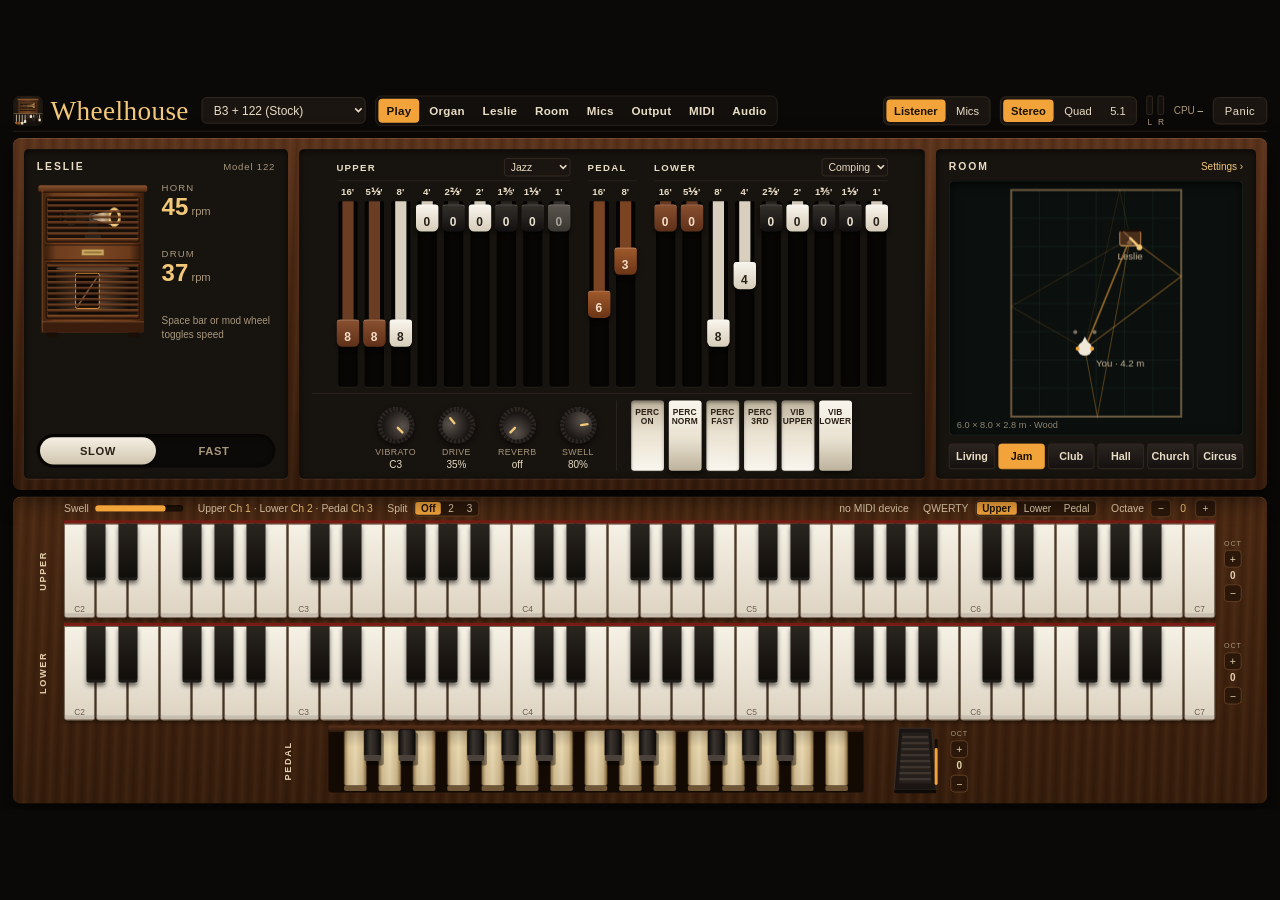
==== commit b9c02f04: "Leslie speeds named Slow / Fast / Stop Co-Authored-By: Claude Opus 5.5 <noreply@anthropic.com> Claud" ====
--- a/Resources/index.html
+++ b/Resources/index.html
@@ -792,10 +792,10 @@
     'Spring Reverb/Springs': 'Number of springs: 2 is sparser and twangier, 3 is denser.',
     'Spring Reverb/Tank': 'Kick the tank – the springs crash, like bumping the organ.',
     // Leslie
-    'Horn/Slow': 'Horn chorale speed.', 'Horn/Fast': 'Horn tremolo speed.',
-    'Horn/Rise': 'Ramp-up time of the horn from chorale to tremolo. The light horn gets there in under a second.',
-    'Horn/Fall': 'Ramp-down time of the horn from tremolo to chorale.',
-    'Drum/Slow': 'Drum (bass rotor) chorale speed.', 'Drum/Fast': 'Drum tremolo speed.',
+    'Horn/Slow': 'Horn speed on Slow.', 'Horn/Fast': 'Horn speed on Fast.',
+    'Horn/Rise': 'Ramp-up time of the horn from Slow to Fast. The light horn gets there in under a second.',
+    'Horn/Fall': 'Ramp-down time of the horn from Fast to Slow.',
+    'Drum/Slow': 'Drum (bass rotor) speed on Slow.', 'Drum/Fast': 'Drum speed on Fast.',
     'Drum/Rise': 'Ramp-up time of the heavy drum – it lags behind the horn, which is a big part of the Leslie sound.',
     'Drum/Fall': 'Ramp-down time of the drum.',
     'Drum/Brake': 'On: the rotors stop on Stop. Off: they coast to a halt.',
@@ -813,8 +813,8 @@
     'Placement/Facing': 'Which way the Leslie front points in the room. You can also turn it in the floor plan with the scroll wheel.',
     'Placement/Quick turn': 'Turn the Leslie front towards the listener (or the room pair in Mics mode).',
     'Placement/Back to the wall': 'Put the Leslie against the nearest wall, front facing into the room.',
-    'Control/Switch via': 'Which MIDI controller toggles Chorale/Tremolo. The space bar always works.',
-    'Control/Half-moon': '2-way: Chorale/Tremolo. With Stop: the 3-way half-moon switch with a stop position in the middle.',
+    'Control/Switch via': 'Which MIDI controller toggles Slow/Fast. The space bar always works.',
+    'Control/Half-moon': '2-way: Slow/Fast. With Stop: the 3-way half-moon switch with a stop position in the middle.',
     // Room
     'Dimensions/Width': 'Room width.', 'Dimensions/Length': 'Room length.', 'Dimensions/Height': 'Ceiling height.',
     'Dimensions/Reverb': 'Scales the late reverb tail. 100% = physically correct for the room.',
@@ -1076,8 +1076,8 @@
     [[21, .92], [28, .88], [35, .85], [42, .85], [49, .85], [56, .88], [63, .92]].forEach(([y, o]) => mk(top, y, 3.5, o)); mk(top, 70, 4, 1);
     [[103, .92], [110, .86], [117, .82], [124, .82], [131, .82], [138, .82], [145, .82], [152, .86], [159, .9]].forEach(([y, o]) => mk(bot, y, 3.5, o)); mk(bot, 166, 4, 1);
   })();
-  const SPEED_TIP = { slow: 'Chorale: slow rotor speed – a gentle swirl.', stop: 'Stop: rotors stop (or coast, see Leslie › Brake).', fast: 'Tremolo: fast rotor speed. Space bar toggles Chorale/Tremolo.' };
-  const speedBtns = [['slow', 'Chorale'], ['stop', 'Stop'], ['fast', 'Tremolo']].map(([v, t]) => { const b = h('button', '', t); b.type = 'button'; b.dataset.tip = SPEED_TIP[v]; b.onclick = () => setLeslie(v); $('speed').appendChild(b); return [v, b]; });
+  const SPEED_TIP = { slow: 'Slow (chorale): gentle swirl.', stop: 'Stop: rotors stop (or coast, see Leslie › Brake).', fast: 'Fast (tremolo): full spin. Space bar toggles Slow/Fast.' };
+  const speedBtns = [['slow', 'Slow'], ['stop', 'Stop'], ['fast', 'Fast']].map(([v, t]) => { const b = h('button', '', t); b.type = 'button'; b.dataset.tip = SPEED_TIP[v]; b.onclick = () => setLeslie(v); $('speed').appendChild(b); return [v, b]; });
   reg({ sync() {
     speedBtns.forEach(([v, b]) => { b.classList.toggle('on', v === S.leslie); if (v === 'stop') b.hidden = S.halfMoon !== 'stop'; });
     $('speed').classList.toggle('two', S.halfMoon !== 'stop');
@@ -1264,7 +1264,7 @@
     p.appendChild(sec('Control', [], [
       rowSel('Switch via', [[1, 'CC 1 Mod wheel'], [64, 'CC 64 Sustain'], [4, 'CC 4 Foot controller'], [80, 'CC 80 Switch']], () => S.midi.leslieCC, v => { S.midi.leslieCC = +v; sendMidi(); syncAll(); }, 1),
       rowSeg('Half-moon', [['two', '2-way'], ['stop', 'with Stop']], () => S.halfMoon, v => { S.halfMoon = v; if (v !== 'stop' && S.leslie === 'stop') setLeslie('slow'); syncAll(); if (ready) scheduleSave(); }, 'stop'),
-    ], 'The space bar always toggles Chorale/Tremolo. You can also turn the Leslie in the floor plan with the scroll wheel.'));
+    ], 'The space bar always toggles Slow/Fast. You can also turn the Leslie in the floor plan with the scroll wheel.'));
   });
 
   // ---------------- Card: Room ----------------
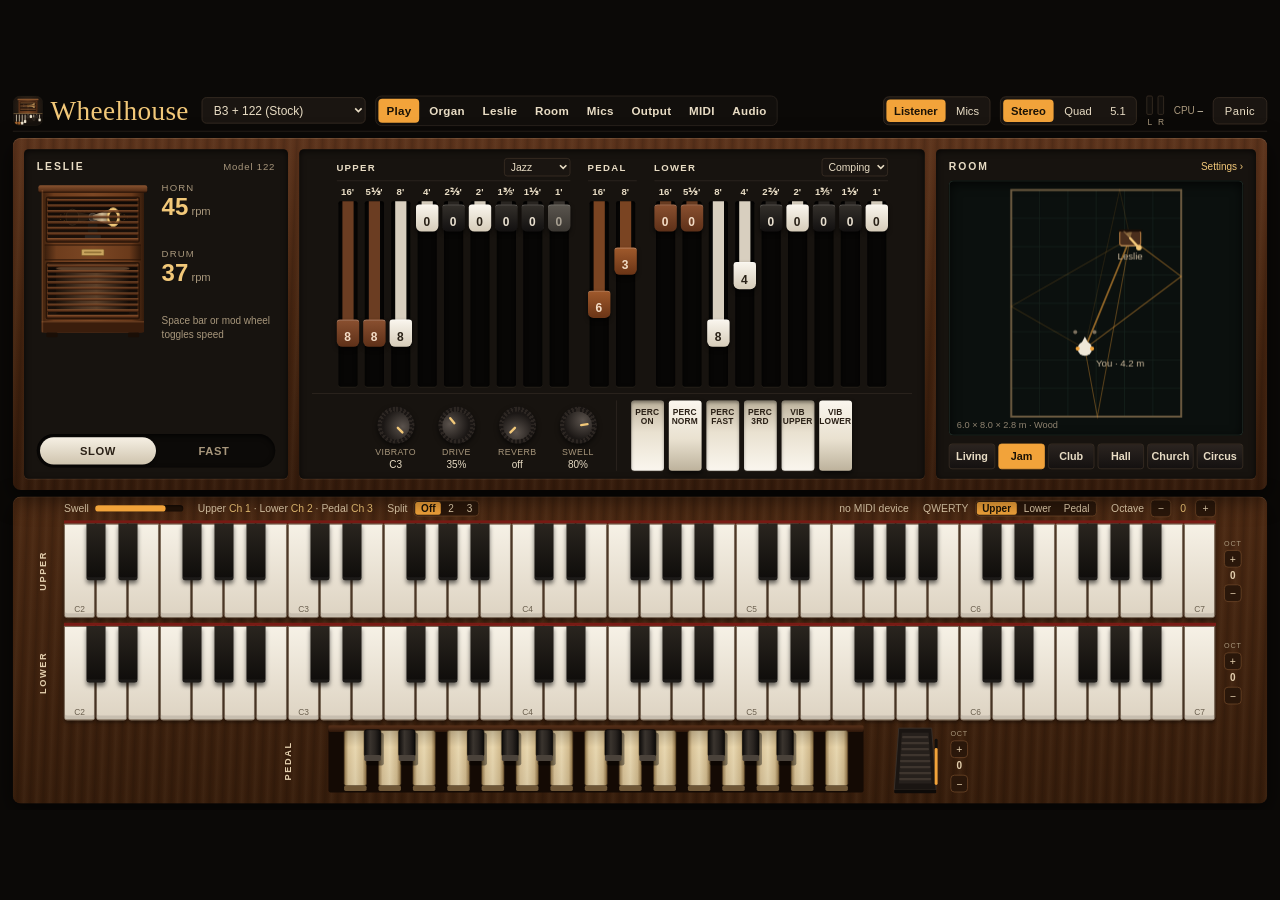
==== commit 5fccc34a: "Rotor radiation from BEM simulations, counter-rotation, wall-patch scattering - Horn and drum turn i" ====
--- a/Resources/index.html
+++ b/Resources/index.html
@@ -622,7 +622,7 @@
     organ: { percLevel: 1, percShort: 0.2, percLong: 1.0, complex: true, keyNoise: 0.5 },
     mains: 50, velClick: true, offlineMax: true,
     rotor: [{ slow: 0.75, fast: 6.8, up: 0.8, down: 1.4 }, { slow: 0.62, fast: 5.7, up: 4.5, down: 5.5 }],
-    brake: true, cab: { hornBox: 0.45, wobble: -1, board: 'ply', res: 0.5, mech: -1 },
+    brake: true, cab: { hornBox: 0.45, wobble: -1, board: 'ply', res: 0.5, mech: -1, deflector: true },
     amp: { model: 0, quality: 1, sag: 0.5 },
     pre: { on: true, gain: 0.5 },
     spring: { mix: 0.2, decay: 2.8, tone: 0.5, drive: 0.3, springs: 3 },
@@ -637,7 +637,7 @@
   };
   const clone = (o) => JSON.parse(JSON.stringify(o));
   const S = clone(DEF);
-  S.rot = { horn: 0, drum: 0, hornHz: 0.75, drumHz: 0.62, t: performance.now() };
+  S.rot = { horn: 0, drum: 0, hornHz: 0.75, drumHz: -0.62, t: performance.now() };
   S.meters = null;
   let audioInfo = { outputs: 0, device: '', type: '', sampleRate: 0, bufferSize: 0, outLatencySamples: 0, driverLatencySamples: 0, channelNames: [], midiDevices: [] };
   let procLatency = 0, droppedBlocks = 0;
@@ -698,25 +698,25 @@
       click: 0.5, db: { upper: [8, 8, 8, 0, 0, 0, 0, 0, 0], lower: [0, 0, 8, 4, 0, 0, 0, 0, 0], pedal: [6, 3] }, perc: { on: true, third: true, fast: true, soft: false, vibU: true, vibL: false }, vib: 'c3',
       pre: { on: true, gain: 0.5 }, amp: { model: 0, quality: 1, sag: 0.5 }, drive: 0.35, balance: 0.5,
       rotor: [{ slow: rpmHz(48), fast: rpmHz(400), up: 0.5, down: 0.85 }, { slow: rpmHz(40), fast: rpmHz(342), up: 1.7, down: 2.5 }],
-      brake: true, cab: { hornBox: 0.45, wobble: -1, board: 'ply', res: 0.5, mech: -1 }, halfMoon: 'two', spring: { mix: 0 } },
+      brake: true, cab: { hornBox: 0.45, wobble: -1, board: 'ply', res: 0.5, mech: -1, deflector: true }, halfMoon: 'two', spring: { mix: 0 } },
     { n: 'B3 + 147 (Rock)', note: '147 with negative feedback, hot preamp, vibrato off',
       chr: { cond: 0.55, leak: 0.55, contact: 0.55, motor: 0.54, gearTune: true, busComp: true }, organ: { percLevel: 1, percShort: 0.2, percLong: 1.0, complex: true },
       click: 0.6, db: { upper: [8, 8, 8, 8, 0, 0, 0, 0, 0], lower: [8, 8, 8, 0, 0, 0, 0, 0, 0], pedal: [8, 4] }, perc: { on: false, third: true, fast: true, soft: false, vibU: false, vibL: false }, vib: 'c3',
       pre: { on: true, gain: 0.75 }, amp: { model: 2, quality: 1, sag: 0.6 }, drive: 0.75, balance: 0.5,
       rotor: [{ slow: rpmHz(48), fast: rpmHz(400), up: 0.5, down: 0.85 }, { slow: rpmHz(40), fast: rpmHz(342), up: 1.7, down: 2.5 }],
-      brake: true, cab: { hornBox: 0.45, wobble: -1, board: 'ply', res: 0.5, mech: -1 }, halfMoon: 'two', spring: { mix: 0 } },
+      brake: true, cab: { hornBox: 0.45, wobble: -1, board: 'ply', res: 0.5, mech: -1, deflector: true }, halfMoon: 'two', spring: { mix: 0 } },
     { n: 'A-100 + Spring Reverb', note: 'same tone generator as the B3, built-in Hammond spring tank',
       chr: { cond: 0.45, leak: 0.45, contact: 0.45, motor: 0.46, gearTune: true, busComp: true }, organ: { percLevel: 1, percShort: 0.2, percLong: 1.0, complex: true },
       click: 0.45, db: { upper: [8, 3, 8, 0, 0, 0, 0, 0, 0], lower: [0, 0, 6, 6, 0, 0, 0, 0, 0], pedal: [5, 2] }, perc: { on: false, third: true, fast: true, soft: false, vibU: true, vibL: true }, vib: 'c3',
       pre: { on: true, gain: 0.5 }, amp: { model: 0, quality: 1, sag: 0.5 }, drive: 0.3, balance: 0.5,
       rotor: [{ slow: rpmHz(48), fast: rpmHz(400), up: 0.5, down: 0.85 }, { slow: rpmHz(40), fast: rpmHz(342), up: 1.7, down: 2.5 }],
-      brake: true, cab: { hornBox: 0.45, wobble: -1, board: 'ply', res: 0.5, mech: -1 }, halfMoon: 'two', spring: { mix: 0.3, decay: 2.8, tone: 0.5, drive: 0.3, springs: 3 } },
+      brake: true, cab: { hornBox: 0.45, wobble: -1, board: 'ply', res: 0.5, mech: -1, deflector: true }, halfMoon: 'two', spring: { mix: 0.3, decay: 2.8, tone: 0.5, drive: 0.3, springs: 3 } },
     { n: 'Road-worn B3', note: '40 years on the road: bouncy contacts, slack belts, tired tubes',
       chr: { cond: 0.85, leak: 0.85, contact: 0.9, motor: 0.8, gearTune: true, busComp: true }, organ: { percLevel: 0.85, percShort: 0.17, percLong: 0.9, complex: true },
       click: 0.75, db: { upper: [8, 8, 8, 8, 0, 0, 0, 0, 0], lower: [8, 4, 8, 0, 0, 0, 0, 0, 0], pedal: [8, 5] }, perc: { on: true, third: true, fast: true, soft: false, vibU: true, vibL: false }, vib: 'c3',
       pre: { on: true, gain: 0.7 }, amp: { model: 1, quality: 1, sag: 0.8 }, drive: 0.6, balance: 0.5,
       rotor: [{ slow: rpmHz(44), fast: rpmHz(380), up: 0.75, down: 1.1 }, { slow: rpmHz(36), fast: rpmHz(325), up: 2.3, down: 3.2 }],
-      brake: true, cab: { hornBox: 0.5, wobble: 0.65, board: 'chip', res: 0.65, mech: -1 }, halfMoon: 'two', spring: { mix: 0 } },
+      brake: true, cab: { hornBox: 0.5, wobble: 0.65, board: 'chip', res: 0.65, mech: -1, deflector: true }, halfMoon: 'two', spring: { mix: 0 } },
   ];
   const VIB = [['v1', 'V1'], ['v2', 'V2'], ['v3', 'V3'], ['c1', 'C1'], ['c2', 'C2'], ['c3', 'C3']];
   const AMP_MODELS = [[0, '122 · 2 × 6550'], [1, '122 early · 5U4'], [2, '147 · neg. feedback']];
@@ -809,6 +809,7 @@
     'Cabinet/Mechanics': 'Mechanical noise: motors, belts, bearings, relays and the slow motor clutching in. Auto follows Organ › Condition.',
     'Cabinet/Wobble': 'Rotor runout: slightly out-of-round rotation and speed flutter. Auto follows Organ › Condition.',
     'Cabinet/Build': 'Early cabinets are plywood, later ones chipboard – softer, more damped.',
+    'Cabinet/Deflectors': 'The cone-shaped deflectors in the horn mouths. In (stock) spreads the treble – gentle, wide swirl. Out beams the highs – a sharper, more pronounced sweep, as some players mod their cabinets.',
     'Placement/Balance': 'Horn/drum level balance: 50/50 = both at full level, left = more horn, right = more drum.',
     'Placement/Facing': 'Which way the Leslie front points in the room. You can also turn it in the floor plan with the scroll wheel.',
     'Placement/Quick turn': 'Turn the Leslie front towards the listener (or the room pair in Mics mode).',
@@ -1253,6 +1254,7 @@
       knob({ label: 'Wobble', min: 0, max: 1, def: -1, fmt: pct, auto: { v: -1, label: 'auto', show: () => S.chr.cond }, get: () => S.cab.wobble, set: v => { S.cab.wobble = v; sendCab(); } }),
     ], [
       rowSeg('Build', [['ply', 'Plywood'], ['chip', 'Chipboard']], () => S.cab.board, v => { S.cab.board = v; sendCab(); }, 'ply'),
+      rowSeg('Deflectors', [[true, 'In'], [false, 'Out']], () => S.cab.deflector !== false, v => { S.cab.deflector = v; sendCab(); }, true),
     ], 'The middle compartment is a vented box for the 15″ woofer. Early cabinets are plywood, later ones chipboard (softer, more damped).'));
     p.appendChild(sec('Placement', [
       knob({ label: 'Balance', min: 0, max: 1, def: 0.5, fmt: v => `${Math.round((1 - v) * 100)}/${Math.round(v * 100)}`, get: () => S.balance, set: v => { S.balance = v; send({ type: 'balance', v }); } }),
@@ -2009,7 +2011,7 @@
     const now = performance.now(), dt = (now - S.rot.t) / 1000;
     const hornA = S.rot.horn + S.rot.hornHz * 2 * Math.PI * dt, drumA = S.rot.drum + S.rot.drumHz * 2 * Math.PI * dt;
     const rpm = Math.round(S.rot.hornHz * 60) + '|' + Math.round(S.rot.drumHz * 60);
-    if (rpm !== lastRpm) { lastRpm = rpm; $('hornRpm').textContent = Math.round(S.rot.hornHz * 60); $('drumRpm').textContent = Math.round(S.rot.drumHz * 60); }
+    if (rpm !== lastRpm) { lastRpm = rpm; $('hornRpm').textContent = Math.round(Math.abs(S.rot.hornHz) * 60); $('drumRpm').textContent = Math.round(Math.abs(S.rot.drumHz) * 60); }
     drawCabinet(hornA, drumA);
     if (tab === 'raum') rooms[1].draw(hornA, drumA); else rooms[0].draw(hornA, drumA);
     drawMeters();
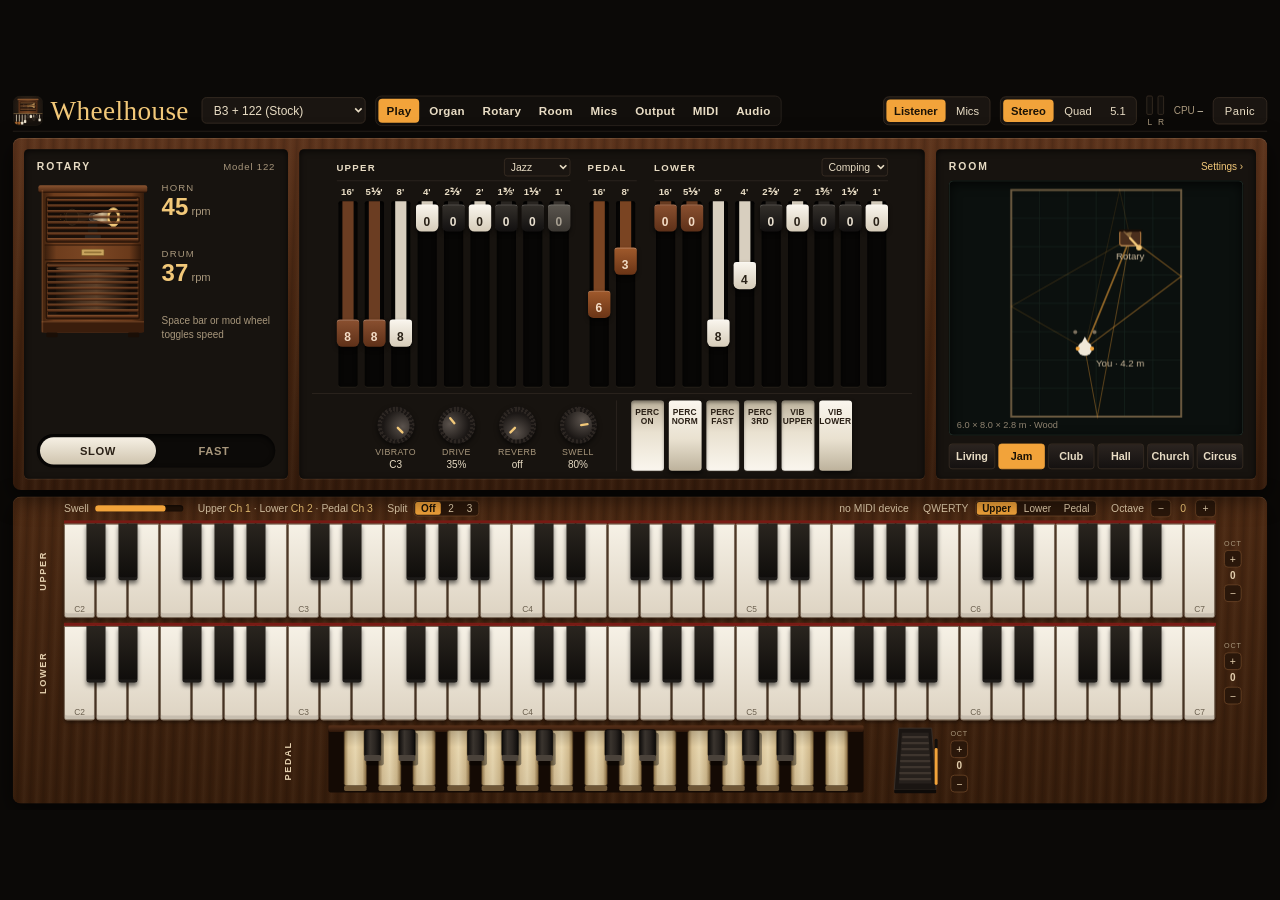
==== commit 39dae68d: "Rename Leslie to Rotary in code, UI and docs Files RotaryRoomDSP.h / RotaryAmp.h, namespace rotary, " ====
--- a/Resources/index.html
+++ b/Resources/index.html
@@ -256,15 +256,15 @@
     <button type="button" class="btn big" id="panic" data-tip="All notes off and reset (MIDI CC 123). Shortcut: Esc.">Panic</button>
   </header>
 
-  <!-- ============ Cabinet: Leslie, organ, room panels ============ -->
+  <!-- ============ Cabinet: Rotary, organ, room panels ============ -->
   <section class="case wood">
     <div class="play">
 
-      <!-- Leslie panel (SVG cabinet, speed buttons) -->
+      <!-- Rotary panel (SVG cabinet, speed buttons) -->
       <div class="panel lesP">
-        <div class="ph"><span>Leslie</span><span id="lesModel" style="font-size: 12px; letter-spacing: 1px; color: #a8977c">Model 122</span></div>
+        <div class="ph"><span>Rotary</span><span id="lesModel" style="font-size: 12px; letter-spacing: 1px; color: #a8977c">Model 122</span></div>
         <div style="display: flex; gap: 16px; align-items: stretch">
-          <svg width="140" height="200" viewBox="0 0 140 200" role="img" aria-label="Leslie cabinet with open front" data-tip="Live view of horn and drum." style="flex: none; display: block">
+          <svg width="140" height="200" viewBox="0 0 140 200" role="img" aria-label="Rotary cabinet with open front" data-tip="Live view of horn and drum." style="flex: none; display: block">
             <defs>
               <linearGradient id="lw" x1="0" y1="0" x2="1" y2="0"><stop offset="0" stop-color="#3b1f0d"/><stop offset="0.12" stop-color="#6e3d1d"/><stop offset="0.5" stop-color="#7c4724"/><stop offset="0.88" stop-color="#6a3a1b"/><stop offset="1" stop-color="#341b0b"/></linearGradient>
               <linearGradient id="lcap" x1="0" y1="0" x2="0" y2="1"><stop offset="0" stop-color="#8a5430"/><stop offset="1" stop-color="#4a2611"/></linearGradient>
@@ -309,7 +309,7 @@
             <div style="font-size: 12.5px; color: #a8977c; line-height: 1.35" id="lesHint">Space bar or mod wheel toggles speed</div>
           </div>
         </div>
-        <div class="speed" id="speed" aria-label="Leslie speed"></div>
+        <div class="speed" id="speed" aria-label="Rotary speed"></div>
       </div>
 
       <!-- Organ panel (drawbars, front knobs, tablets) -->
@@ -325,7 +325,7 @@
       <!-- Room panel (small floor plan, room presets) -->
       <div class="panel roomP">
         <div class="ph"><span>Room</span><button type="button" class="linkbtn" id="openRoom" data-tip="Room settings: size, surfaces, reflections, circus tent.">Settings ›</button></div>
-        <div class="rview"><canvas id="roomS" data-tip="Floor plan. Drag the Leslie or your head · right-drag: facing · scroll: rotate."></canvas><div class="rinfo" id="rinfoS"></div></div>
+        <div class="rview"><canvas id="roomS" data-tip="Floor plan. Drag the Rotary or your head · right-drag: facing · scroll: rotate."></canvas><div class="rinfo" id="rinfoS"></div></div>
         <div class="rpre" id="roomPre"></div>
       </div>
     </div>
@@ -341,7 +341,7 @@
       </div>
       <div class="cbody" id="cbody">
         <div class="bigroom" id="bigRoom" hidden>
-          <div class="rview"><canvas id="roomB" data-tip="Floor plan. Drag the Leslie or your head (or the mics) · right-drag: facing · scroll: rotate."></canvas><div class="rhint">Floor plan · Drag: Leslie / head · Right-drag: facing · Scroll: rotate</div></div>
+          <div class="rview"><canvas id="roomB" data-tip="Floor plan. Drag the Rotary or your head (or the mics) · right-drag: facing · scroll: rotate."></canvas><div class="rhint">Floor plan · Drag: Rotary / head · Right-drag: facing · Scroll: rotate</div></div>
           <div class="rstats">
             <span data-tip="Reverb time (Eyring) in the low, mid and high band.">RT60 low / mid / high <b id="stRt">–</b></span>
             <span data-tip="Critical distance: here direct sound and room are equally loud.">Critical distance <b id="stRc">–</b></span>
@@ -403,7 +403,7 @@
 // Ray tracing for non-rectangular rooms (runs in a Web Worker).
 // Geometry: oval tent (stadium plan: two half circles + straight middle section), cone/ridge roof over a
 // row of masts with a kink at the intermediate poles, round wall, ring (sand) and a tier of seating with audience.
-// Result: taps {t (s), az (rad, room coordinates), el (-1..1), dep (departure direction at the Leslie), order, E[3 bands]}.
+// Result: taps {t (s), az (rad, room coordinates), el (-1..1), dep (departure direction at the Rotary), order, E[3 bands]}.
 
 function makeTent(g) {
   const R = g.W / 2, Ls = g.Ls, hw = g.hw, hm = g.hm, hq = g.hq, rq = g.rq * R;
@@ -615,7 +615,7 @@
     exact: false, threads: 0,
     chr: { cond: 0.5, leak: 0.5, contact: 0.5, motor: 0.4, gearTune: true, busComp: true },
     tent: { W: 30, Ls: 0, hm: 8.5, hw: 4, hb: 1.3, ring: 13, audience: 0.8, tip: 3.5, mast: 10, dome: 14.1, sagPct: 0.45, ground: 'grass', ringFloor: 'sand' },
-    lesliePos: { x: 4.2, y: 6.3 }, listener: { x: 2.6, y: 2.4, yaw: Math.PI / 2 }, cabYaw: -Math.PI / 2,
+    rotaryPos: { x: 4.2, y: 6.3 }, listener: { x: 2.6, y: 2.4, yaw: Math.PI / 2 }, cabYaw: -Math.PI / 2,
     db: { upper: [8, 8, 8, 0, 0, 0, 0, 0, 0], lower: [0, 0, 8, 4, 0, 0, 0, 0, 0], pedal: [6, 3] },
     perc: { on: true, third: true, fast: true, soft: false, vibU: true, vibL: false },
     vib: 'c3', drive: 0.35, click: 0.5, volume: 0.8, balance: 0.5, lfe: 0.5,
@@ -631,9 +631,9 @@
       roomArr: 0, roomX: 3, roomY: 3.5, roomZ: 2, roomYaw: Math.PI / 2, roomSpacing: 0.6, roomType: 4, roomPattern: 1, roomOrder: 2, placed: false,
       grp: [{ gain: 0 }, { gain: 0 }, { gain: -6 }].map(c => Object.assign({ pan: 0, width: 1, delay: 0, pol: false, mute: false, solo: false, out: -1 }, c)) },
     out: { masterDb: 0, lfeHz: 100, rearDb: 0, centerDb: 0, centerDiv: 0 }, chmap: { stereo: null, quad: null, s51: null },
-    midi: { upper: 1, lower: 2, pedal: 3, leslieCC: 1, swellCC: 11 },
+    midi: { upper: 1, lower: 2, pedal: 3, rotaryCC: 1, swellCC: 11 },
     split: { mode: 0, hi: 60, lo: 48, oct: [0, 0, 0], kb: 61 },
-    leslie: 'slow', mode: 'stereo', octave: 0, pcMan: 0, halfMoon: 'stop',
+    rotary: 'slow', mode: 'stereo', octave: 0, pcMan: 0, halfMoon: 'stop',
   };
   const clone = (o) => JSON.parse(JSON.stringify(o));
   const S = clone(DEF);
@@ -690,7 +690,7 @@
     { n: 'Perc 2nd', u: [8, 4, 8, 0, 0, 0, 0, 0, 0], l: [0, 0, 8, 4, 0, 0, 0, 0, 0], p: [6, 3], perc: { on: true, third: false, fast: false, soft: false, vibU: true, vibL: false }, vib: 'c2', drive: 0.3 },
   ];
   // Rotor times are time constants: the rotor reaches speed after about 3 τ
-  // (measured on real Leslies: horn ~1.5 s up / 2.5 s down, drum ~5 s / 7.5 s; 48/400 and 40/342 rpm)
+  // (measured on real rotary cabinets: horn ~1.5 s up / 2.5 s down, drum ~5 s / 7.5 s; 48/400 and 40/342 rpm)
   const rpmHz = (r) => r / 60;
   const INSTRUMENTS = [
     { n: 'B3 + 122 (Stock)', note: 'well-kept 60s B3, stock 122 without stop, no reverb',
@@ -771,7 +771,7 @@
     'Character/Leakage': 'Tone-wheel crosstalk: neighbouring wheels bleed into the pickups and wiring – the faint "hiss and whistle" under every B3.',
     'Character/Contacts': 'Key contact wear: dirty busbar contacts bounce and crackle, so the click gets dirtier and less even.',
     'Character/Motor': 'Hum and whir of the generator and run motor, audible between notes.',
-    'Generator/Key noise': 'Mechanical key noise: keys bottoming out on the felt. The console sits right in front of you, so it is acoustic, not through the Leslie.',
+    'Generator/Key noise': 'Mechanical key noise: keys bottoming out on the felt. The console sits right in front of you, so it is acoustic, not through the Rotary.',
     'Generator/Tuning': 'Gears: the slightly off equal temperament of the real gear train. Equal: mathematically exact tuning.',
     'Generator/Busbar load': 'Loading of the generator: the more drawbars and keys you add, the more each one sags in level (the classic "compression" of a full registration).',
     'Generator/Low wheels': 'Complex: the lowest wheels are nearly square, with odd harmonics (pedal only). Sine: idealised.',
@@ -782,24 +782,24 @@
     'Percussion · Vibrato · Click/Slow decay': 'Decay time of the percussion when set to Slow.',
     'Percussion · Vibrato · Click/Vibrato': 'Scanner vibrato/chorus. V1–V3: vibrato. C1–C3: chorus (vibrato mixed with dry). C3 is the classic.',
     'Percussion · Vibrato · Click/Click': 'Velocity: a fast stroke closes all nine contacts almost at once and hard, a slow press one after another and softer. Fixed: always the same.',
-    'Preamp AO-28/Gain': 'Preamp gain after the swell: 12AX7 into a 12BH7 push-pull and transformer. With the swell wide open and full drawbars the organ breaks up before the Leslie.',
+    'Preamp AO-28/Gain': 'Preamp gain after the swell: 12AX7 into a 12BH7 push-pull and transformer. With the swell wide open and full drawbars the organ breaks up before the Rotary.',
     'Preamp AO-28/Tubes': 'Bypass skips the tube stages for a clean, line-level organ.',
     'Preamp AO-28/Quality': 'Uses the same oversampling quality as the power amp.',
-    'Spring Reverb/Mix': 'Wet/dry mix of the spring tank. It sits inside the organ, before the Leslie – so the reverb spins too.',
+    'Spring Reverb/Mix': 'Wet/dry mix of the spring tank. It sits inside the organ, before the Rotary – so the reverb spins too.',
     'Spring Reverb/Decay': 'Decay time of the springs.',
     'Spring Reverb/Tone': 'Tone of the tank return: dark to bright.',
     'Spring Reverb/Drive': 'Drive into the tank driver: more drive = more boing and splash.',
     'Spring Reverb/Springs': 'Number of springs: 2 is sparser and twangier, 3 is denser.',
     'Spring Reverb/Tank': 'Kick the tank – the springs crash, like bumping the organ.',
-    // Leslie
+    // Rotary
     'Horn/Slow': 'Horn speed on Slow.', 'Horn/Fast': 'Horn speed on Fast.',
     'Horn/Rise': 'Ramp-up time of the horn from Slow to Fast. The light horn gets there in under a second.',
     'Horn/Fall': 'Ramp-down time of the horn from Fast to Slow.',
     'Drum/Slow': 'Drum (bass rotor) speed on Slow.', 'Drum/Fast': 'Drum speed on Fast.',
-    'Drum/Rise': 'Ramp-up time of the heavy drum – it lags behind the horn, which is a big part of the Leslie sound.',
+    'Drum/Rise': 'Ramp-up time of the heavy drum – it lags behind the horn, which is a big part of the Rotary sound.',
     'Drum/Fall': 'Ramp-down time of the drum.',
     'Drum/Brake': 'On: the rotors stop on Stop. Off: they coast to a halt.',
-    'Power Amp/Drive': 'How hard the organ hits the Leslie power amp – from clean to growl.',
+    'Power Amp/Drive': 'How hard the organ hits the Rotary power amp – from clean to growl.',
     'Power Amp/Sag': 'Power-supply sag: the rectifier voltage dips under load – softer attack, more compression when driven.',
     'Power Amp/Model': '122: 2 × 6550, tight. 122 early: 5U4 tube rectifier, more sag. 147: with negative feedback, cleaner and stiffer.',
     'Power Amp/Quality': 'Eco: static curve, low CPU. HQ: tubes and output transformer as a circuit, 2× oversampling. Ultra: 4× oversampling.',
@@ -811,9 +811,9 @@
     'Cabinet/Build': 'Early cabinets are plywood, later ones chipboard – softer, more damped.',
     'Cabinet/Deflectors': 'The cone-shaped deflectors in the horn mouths. In (stock) spreads the treble – gentle, wide swirl. Out beams the highs – a sharper, more pronounced sweep, as some players mod their cabinets.',
     'Placement/Balance': 'Horn/drum level balance: 50/50 = both at full level, left = more horn, right = more drum.',
-    'Placement/Facing': 'Which way the Leslie front points in the room. You can also turn it in the floor plan with the scroll wheel.',
-    'Placement/Quick turn': 'Turn the Leslie front towards the listener (or the room pair in Mics mode).',
-    'Placement/Back to the wall': 'Put the Leslie against the nearest wall, front facing into the room.',
+    'Placement/Facing': 'Which way the Rotary front points in the room. You can also turn it in the floor plan with the scroll wheel.',
+    'Placement/Quick turn': 'Turn the Rotary front towards the listener (or the room pair in Mics mode).',
+    'Placement/Back to the wall': 'Put the Rotary against the nearest wall, front facing into the room.',
     'Control/Switch via': 'Which MIDI controller toggles Slow/Fast. The space bar always works.',
     'Control/Half-moon': '2-way: Slow/Fast. With Stop: the 3-way half-moon switch with a stop position in the middle.',
     // Room
@@ -823,7 +823,7 @@
     'Surfaces · Listener/Absorption': 'How much the surfaces soak up. Low = live and splashy, high = dry and dead.',
     'Surfaces · Listener/Facing': 'Which way your head points. Turning shifts the image – just like turning your head in a real room.',
     'Surfaces · Listener/Material': 'Wall material: sets the frequency response and scattering of the reflections.',
-    'Surfaces · Listener/Head': 'Turn your head towards the Leslie.',
+    'Surfaces · Listener/Head': 'Turn your head towards the Rotary.',
     'Circus Tent/Ø Round': 'Diameter of the round ends.', 'Circus Tent/Mid section': 'Straight section between the two round ends (0 = round tent).',
     'Circus Tent/Pole dist.': 'Distance between the king poles.', 'Circus Tent/Dome Ø': 'Diameter of the dome between the poles.',
     'Circus Tent/Crown ht.': 'Height of the crown (where the canvas meets the poles).', 'Circus Tent/Crown band': 'Height of the crown band.',
@@ -834,7 +834,7 @@
     'Circus Tent/Rays': 'Ray tracer status: found paths and computation time.',
     'Engine · Presets/Reflections': 'Image-source order: how many bounces are rendered as discrete reflections. More = denser and more realistic, but more CPU.',
     'Engine · Presets/Precision': 'Fast: from the 2nd order, reflections are grouped by direction. Exact: every reflection per sample with position, Doppler, directivity and panning – very CPU-heavy from the 4th order.',
-    'Engine · Presets/Paths': 'Number of rendered sound paths.', 'Engine · Presets/Load room': 'Load a room preset (keeps the Leslie and listener positions).',
+    'Engine · Presets/Paths': 'Number of rendered sound paths.', 'Engine · Presets/Load room': 'Load a room preset (keeps the Rotary and listener positions).',
     '*/CPU': 'Audio CPU load. Running out of headroom? Raise the buffer, lower the reflections or set the power amp to HQ or Eco.',
     // Mics
     'Horn Mics/Angle': 'Where the horn mics sit around the cabinet: 0° = front. From the back (180°) you get more motor, from the front more cabinet.',
@@ -850,7 +850,7 @@
     'Room Pair/Spacing': 'Distance between the two room mics (AB only).', 'Room Pair/Height': 'Height of the room pair.',
     'Room Pair/Aim': 'Which way the pair points.', 'Room Pair/Reflect.': 'Reflection order rendered for the room pair.',
     'Room Pair/Array': 'AB: spaced omnis/cardioids, wide and airy. XY: coincident, mono-safe. ORTF: 17 cm, 110° – the compromise.',
-    'Room Pair/Place in front': 'Place the room pair in front of the Leslie, aimed at it.',
+    'Room Pair/Place in front': 'Place the room pair in front of the Rotary, aimed at it.',
     'Mixer/head': 'Listener: you stand in the room. Mics: close mics and room pair through the mixer.',
     // Output
     'Format/LFE': 'Level of the LFE (.1) channel – 5.1 only.', 'Format/LFE x-over': 'Crossover frequency for the LFE – 5.1 only.',
@@ -867,7 +867,7 @@
     'Split · Octaves/Keyboard': 'Size of your keyboard – only for the split display.',
     'Split · Octaves/Split point': 'Where the zones begin. ● learns from the next key you press.',
     'Split · Octaves/Upper octave': 'Octave shift of the upper manual (±3).', 'Split · Octaves/Lower octave': 'Octave shift of the lower manual (±3).', 'Split · Octaves/Pedal octave': 'Octave shift of the pedal (±3).',
-    'Controllers/Leslie': 'MIDI controller that toggles the Leslie speed.', 'Controllers/Swell': 'MIDI controller for the swell (expression) pedal.',
+    'Controllers/Rotary': 'MIDI controller that toggles the Rotary speed.', 'Controllers/Swell': 'MIDI controller for the swell (expression) pedal.',
     'Controllers/Devices': 'Connected MIDI inputs. Newly connected devices are enabled automatically.', 'Controllers/MIDI Inputs …': 'Choose which MIDI inputs are active.',
     'QWERTY Keys/Plays': 'Which manual the computer keyboard plays.', 'QWERTY Keys/Octave': 'Octave of the computer keyboard.', 'QWERTY Keys/Keys': 'Key layout of the computer keyboard.',
     // Audio
@@ -876,7 +876,7 @@
     'Device/Bounce': 'Max quality: when rendering offline the plugin uses 5th order, Exact and Ultra – no matter what runs in real time. As set: renders exactly what you hear.',
     'Buffer/Sample rate': 'Current sample rate.', 'Buffer/Buffer': 'Buffer size: smaller = lower latency, larger = more CPU headroom.',
     'Buffer/Output': 'Output latency.', 'Buffer/Processing': 'Extra latency from the tube oversampling.',
-    'Buffer/Total': 'Total latency plus the acoustic sound path from the Leslie to the listener or nearest mic – as in a real room.',
+    'Buffer/Total': 'Total latency plus the acoustic sound path from the Rotary to the listener or nearest mic – as in a real room.',
     'Outputs · CPU/Active': 'Active device outputs.', 'Outputs · CPU/Channels': 'Channels rendered for the current format.',
     'Outputs · CPU/Dropouts': 'Skipped audio blocks.', 'Outputs · CPU/Power amp': 'Power amp quality – the biggest CPU lever after the reflections.',
     'Outputs · CPU/Cores': 'Room and mics run on several cores. Auto: standalone half the cores (max 8), plugin a quarter (max 4) – the DAW needs some too.',
@@ -940,10 +940,10 @@
   const sendMics = () => send({ type: 'mics', v: S.mics });
 
   // ---------------- Tabs and settings cards ----------------
-  const TABS = [['spielen', 'Play'], ['orgel', 'Organ'], ['leslie', 'Leslie'], ['raum', 'Room'], ['mikros', 'Mics'], ['ausgabe', 'Output'], ['midi', 'MIDI'], ['audio', 'Audio']];
+  const TABS = [['spielen', 'Play'], ['orgel', 'Organ'], ['rotary', 'Rotary'], ['raum', 'Room'], ['mikros', 'Mics'], ['ausgabe', 'Output'], ['midi', 'MIDI'], ['audio', 'Audio']];
   const CARD_INFO = {
     orgel: ['Organ', 'Tone generator, contacts, preamp, spring reverb', 5],
-    leslie: ['Leslie', 'Rotors, power amp, cabinet and placement', 5],
+    rotary: ['Rotary', 'Rotors, power amp, cabinet and placement', 5],
     raum: ['Room', 'Shape, surfaces and reflections', 3],
     mikros: ['Mics', 'Close mics, room pair and mixer', 5],
     ausgabe: ['Output', 'Format, routing, monitoring', 4],
@@ -951,7 +951,7 @@
     audio: ['Audio', 'Device, driver and latency', 3],
   };
   let tab = 'spielen';
-  const TAB_TIP = { spielen: 'Play: drawbars, Leslie and room at a glance.', orgel: 'Tone generator, contacts, percussion, preamp, spring reverb.', leslie: 'Rotors, power amp, cabinet and placement.', raum: 'Room shape, surfaces and reflections.',
+  const TAB_TIP = { spielen: 'Play: drawbars, Rotary and room at a glance.', orgel: 'Tone generator, contacts, percussion, preamp, spring reverb.', rotary: 'Rotors, power amp, cabinet and placement.', raum: 'Room shape, surfaces and reflections.',
     mikros: 'Close mics, room pair and mixer.', ausgabe: 'Output format, routing and monitoring.', midi: 'Channels, split, octaves, controllers and QWERTY keys.', audio: 'Device, driver, latency and CPU.' };
   const tabBtns = TABS.map(([id, t]) => { const b = h('button', '', t); b.type = 'button'; b.dataset.tip = TAB_TIP[id]; b.onclick = () => setTab(id); $('tabs').appendChild(b); return [id, b]; });
   const cardPages = {};
@@ -995,7 +995,7 @@
   const presetSel = $('preset');
   (() => {
     const o0 = h('option', '', 'Custom'); o0.value = ''; o0.disabled = true; presetSel.appendChild(o0);
-    const g1 = h('optgroup'); g1.label = 'Instrument (organ + Leslie)'; INSTRUMENTS.forEach((p, i) => { const o = h('option', '', p.n); o.value = 'i' + i; o.title = p.note; g1.appendChild(o); }); presetSel.appendChild(g1);
+    const g1 = h('optgroup'); g1.label = 'Instrument (organ + Rotary)'; INSTRUMENTS.forEach((p, i) => { const o = h('option', '', p.n); o.value = 'i' + i; o.title = p.note; g1.appendChild(o); }); presetSel.appendChild(g1);
     const g2 = h('optgroup'); g2.label = 'Registration'; PRESETS.forEach((p, i) => { const o = h('option', '', p.n); o.value = i; g2.appendChild(o); }); presetSel.appendChild(g2);
   })();
   let curInst = null, instSig = '';
@@ -1005,10 +1005,10 @@
     Object.assign(S.chr, P.chr); Object.assign(S.organ, P.organ); S.click = P.click; S.db = P.db; S.perc = P.perc; S.vib = P.vib;
     Object.assign(S.pre, P.pre); Object.assign(S.amp, P.amp); S.drive = P.drive; S.balance = P.balance; S.rotor = P.rotor; S.brake = P.brake;
     Object.assign(S.cab, P.cab); S.halfMoon = P.halfMoon; Object.assign(S.spring, P.spring);
-    if (S.halfMoon !== 'stop' && S.leslie === 'stop') S.leslie = 'slow';
+    if (S.halfMoon !== 'stop' && S.rotary === 'stop') S.rotary = 'slow';
     sendChr(); sendOrgan(); send({ type: 'click', v: S.click }); [0, 1, 2].forEach(sendDb); sendPerc(); send({ type: 'vib', v: S.vib });
     sendPre(); sendAmp(); send({ type: 'drive', v: S.drive }); send({ type: 'balance', v: S.balance }); sendRotor(0); sendRotor(1);
-    send({ type: 'brake', v: S.brake }); sendCab(); sendSpring(); send({ type: 'leslie', v: S.leslie });
+    send({ type: 'brake', v: S.brake }); sendCab(); sendSpring(); send({ type: 'rotary', v: S.rotary });
     curInst = i; instSig = instState(); syncAll();
   }
   presetSel.onchange = () => {
@@ -1020,7 +1020,7 @@
     [0, 1, 2].forEach(sendDb); sendPerc(); send({ type: 'vib', v: S.vib }); send({ type: 'drive', v: S.drive });
     syncAll();
   };
-  const PRESET_TIP = 'Instruments set organ, preamp, Leslie and reverb. Registrations only set drawbars, percussion, vibrato and drive. Room, mics, output and MIDI stay as they are.';
+  const PRESET_TIP = 'Instruments set organ, preamp, Rotary and reverb. Registrations only set drawbars, percussion, vibrato and drive. Room, mics, output and MIDI stay as they are.';
   const markPreset = () => {
     if (curInst !== null && instState() === instSig) { presetSel.value = 'i' + curInst; presetSel.dataset.tip = INSTRUMENTS[curInst].note + '\n\n' + PRESET_TIP; return; }
     curInst = null; presetSel.dataset.tip = PRESET_TIP;
@@ -1070,22 +1070,22 @@
   }
   const outName = (i) => { const n = audioInfo.channelNames && audioInfo.channelNames[i]; return `Out ${i + 1}` + (n ? ` · ${n}` : ''); };
 
-  // ---------------- Leslie panel on the play surface (SVG cabinet) ----------------
+  // ---------------- Rotary panel on the play surface (SVG cabinet) ----------------
   (() => {
     const top = $('slatsTop'), bot = $('slatsBot');
     const mk = (g, y, hgt, op) => { const r = document.createElementNS('http://www.w3.org/2000/svg', 'rect'); r.setAttribute('x', 12); r.setAttribute('y', y); r.setAttribute('width', 116); r.setAttribute('height', hgt); r.setAttribute('fill', 'url(#lslat)'); r.setAttribute('opacity', op); g.appendChild(r); };
     [[21, .92], [28, .88], [35, .85], [42, .85], [49, .85], [56, .88], [63, .92]].forEach(([y, o]) => mk(top, y, 3.5, o)); mk(top, 70, 4, 1);
     [[103, .92], [110, .86], [117, .82], [124, .82], [131, .82], [138, .82], [145, .82], [152, .86], [159, .9]].forEach(([y, o]) => mk(bot, y, 3.5, o)); mk(bot, 166, 4, 1);
   })();
-  const SPEED_TIP = { slow: 'Slow (chorale): gentle swirl.', stop: 'Stop: rotors stop (or coast, see Leslie › Brake).', fast: 'Fast (tremolo): full spin. Space bar toggles Slow/Fast.' };
-  const speedBtns = [['slow', 'Slow'], ['stop', 'Stop'], ['fast', 'Fast']].map(([v, t]) => { const b = h('button', '', t); b.type = 'button'; b.dataset.tip = SPEED_TIP[v]; b.onclick = () => setLeslie(v); $('speed').appendChild(b); return [v, b]; });
+  const SPEED_TIP = { slow: 'Slow (chorale): gentle swirl.', stop: 'Stop: rotors stop (or coast, see Rotary › Brake).', fast: 'Fast (tremolo): full spin. Space bar toggles Slow/Fast.' };
+  const speedBtns = [['slow', 'Slow'], ['stop', 'Stop'], ['fast', 'Fast']].map(([v, t]) => { const b = h('button', '', t); b.type = 'button'; b.dataset.tip = SPEED_TIP[v]; b.onclick = () => setRotary(v); $('speed').appendChild(b); return [v, b]; });
   reg({ sync() {
-    speedBtns.forEach(([v, b]) => { b.classList.toggle('on', v === S.leslie); if (v === 'stop') b.hidden = S.halfMoon !== 'stop'; });
+    speedBtns.forEach(([v, b]) => { b.classList.toggle('on', v === S.rotary); if (v === 'stop') b.hidden = S.halfMoon !== 'stop'; });
     $('speed').classList.toggle('two', S.halfMoon !== 'stop');
     $('lesModel').textContent = 'Model ' + ['122', '122 early', '147'][S.amp.model];
-    $('lesHint').textContent = `Space bar or ${S.midi.leslieCC === 64 ? 'sustain pedal' : S.midi.leslieCC === 1 ? 'mod wheel' : 'CC ' + S.midi.leslieCC} toggles speed`;
+    $('lesHint').textContent = `Space bar or ${S.midi.rotaryCC === 64 ? 'sustain pedal' : S.midi.rotaryCC === 1 ? 'mod wheel' : 'CC ' + S.midi.rotaryCC} toggles speed`;
   } });
-  function setLeslie(v) { if (v === 'stop' && S.halfMoon !== 'stop') v = 'slow'; S.leslie = v; send({ type: 'leslie', v }); syncAll(); }
+  function setRotary(v) { if (v === 'stop' && S.halfMoon !== 'stop') v = 'slow'; S.rotary = v; send({ type: 'rotary', v }); syncAll(); }
   const svgSet = (id, attrs) => { const e = $(id); for (const k in attrs) e.setAttribute(k, attrs[k]); };
   function drawCabinet(hornA, drumA) {
     const horn = (ang) => {
@@ -1167,11 +1167,11 @@
 
   // Front knobs and rocker tablets
   const TIP_VIB = 'Scanner vibrato/chorus. V1–V3: vibrato in three depths. C1–C3: chorus (vibrato mixed with the dry signal). C3 is the classic.';
-  const TIP_DRIVE = 'How hard the organ hits the Leslie power amp – from clean to growl.';
+  const TIP_DRIVE = 'How hard the organ hits the Rotary power amp – from clean to growl.';
   const fk = $('frontKnobs');
   fk.appendChild(knob({ label: 'Vibrato', tip: TIP_VIB, opts: VIB, get: () => S.vib, set: v => { S.vib = v; send({ type: 'vib', v }); markPreset(); }, def: 'c3' }).el);
   fk.appendChild(knob({ label: 'Drive', tip: TIP_DRIVE, min: 0, max: 1, def: 0.35, fmt: pct, get: () => S.drive, set: v => { S.drive = v; send({ type: 'drive', v }); syncAll(); } }).el);
-  fk.appendChild(knob({ label: 'Reverb', tip: 'Spring reverb mix (Hammond tank inside the organ – it spins through the Leslie).', min: 0, max: 1, def: 0.2, fmt: v => v < 0.005 ? 'off' : pct(v), get: () => S.spring.mix, set: v => { S.spring.mix = v; sendSpring(); syncAll(); } }).el);
+  fk.appendChild(knob({ label: 'Reverb', tip: 'Spring reverb mix (Hammond tank inside the organ – it spins through the Rotary).', min: 0, max: 1, def: 0.2, fmt: v => v < 0.005 ? 'off' : pct(v), get: () => S.spring.mix, set: v => { S.spring.mix = v; sendSpring(); syncAll(); } }).el);
   fk.appendChild(knob({ label: 'Swell', tip: 'Swell / expression pedal: volume, plus the bass boost of the original pedal when it is closed down.', min: 0, max: 1, def: 0.8, fmt: pct, get: () => S.volume, set: v => { S.volume = v; send({ type: 'volume', v }); syncAll(); } }).el);
   const TB = [['on', 'PERC\nON', 'PERC\nOFF', 'Percussion', 'Percussion on/off: a decaying 2nd or 3rd harmonic on the attack, upper manual only, single-trigger (retriggers only after all keys are released). Mutes the 1′ drawbar, like the original.'],
     ['soft', 'PERC\nSOFT', 'PERC\nNORM', 'Percussion volume', 'Percussion volume: Soft or Normal. Normal also pulls the upper manual down a little – just like the real thing.'],
@@ -1215,7 +1215,7 @@
     ], [
       rowSeg('Tubes', [[true, 'on'], [false, 'bypass']], () => S.pre.on, v => { S.pre.on = v; sendPre(); }, true),
       rowVal('Quality', () => ['Eco', 'HQ', 'Ultra'][S.amp.quality] + ' (= power amp)'),
-    ], 'Post-swell: 12AX7 and a 12BH7 push-pull into a transformer. Swell wide open and full drawbars – the organ already breaks up before the Leslie.'));
+    ], 'Post-swell: 12AX7 and a 12BH7 push-pull into a transformer. Swell wide open and full drawbars – the organ already breaks up before the Rotary.'));
     const kickBtn = rowBtn('Tank', 'Kick', () => send({ type: 'springKick', v: 1 }));
     p.appendChild(sec('Spring Reverb', [
       knob({ label: 'Mix', min: 0, max: 1, def: 0.2, fmt: v => v < 0.005 ? 'off' : pct(v), get: () => S.spring.mix, set: v => { S.spring.mix = v; sendSpring(); syncAll(); } }),
@@ -1225,15 +1225,15 @@
     ], [
       rowSeg('Springs', [[2, '2'], [3, '3']], () => S.spring.springs, v => { S.spring.springs = v; sendSpring(); }, 3),
       kickBtn,
-    ], 'Hammond tank as in the A-100 and 122RV: inside the organ, before the Leslie – so the reverb spins too.'));
+    ], 'Hammond tank as in the A-100 and 122RV: inside the organ, before the Rotary – so the reverb spins too.'));
   });
 
-  // ---------------- Card: Leslie ----------------
+  // ---------------- Card: Rotary ----------------
   const rpmFmt = (v) => Math.round(v * 60) + ' rpm';
   const secFmt = (v) => nf(v, 1) + ' s';
   function cabDeg() { let d = Math.round((S.cabYaw - Math.PI / 2) * 180 / Math.PI); while (d > 180) d -= 360; while (d < -180) d += 360; return d; }
   function setCabYaw(rad, jump) { S.cabYaw = rad; send({ type: 'cabYaw', v: rad, jump: !!jump }); syncAll(); }
-  page('leslie', (p) => {
+  page('rotary', (p) => {
     const rk = (r, k, label, min, max, def, fmt, log) => knob({ label, min, max, def, fmt, log, get: () => S.rotor[r][k], set: v => { S.rotor[r][k] = v; sendRotor(r); } });
     p.appendChild(sec('Horn', [rk(0, 'slow', 'Slow', 0.5, 1.2, 0.8, rpmFmt), rk(0, 'fast', 'Fast', 5.5, 7.6, 6.67, rpmFmt), rk(0, 'up', 'Rise', 0.2, 3, 0.5, secFmt, true), rk(0, 'down', 'Fall', 0.3, 4, 0.85, secFmt, true)], [],
       'The light horn gets up to speed in under a second.'));
@@ -1260,13 +1260,13 @@
       knob({ label: 'Balance', min: 0, max: 1, def: 0.5, fmt: v => `${Math.round((1 - v) * 100)}/${Math.round(v * 100)}`, get: () => S.balance, set: v => { S.balance = v; send({ type: 'balance', v }); } }),
       knob({ label: 'Facing', min: -180, max: 180, step: 1, def: 0, fmt: v => (v === 0 ? '0° front' : v + '°'), get: () => cabDeg(), set: v => setCabYaw(Math.PI / 2 + v * Math.PI / 180) }),
     ], [
-      rowBtn('Quick turn', 'Face the listener', () => setCabYaw(Math.atan2(S.listener.y - S.lesliePos.y, S.listener.x - S.lesliePos.x))),
-      rowBtn('', 'Back to the wall', () => { const R = S.room, d = [[S.lesliePos.x, Math.PI], [R.Lx - S.lesliePos.x, 0], [S.lesliePos.y, -Math.PI / 2], [R.Ly - S.lesliePos.y, Math.PI / 2]].sort((a, b) => a[0] - b[0])[0]; setCabYaw(d[1] + Math.PI); }),
+      rowBtn('Quick turn', 'Face the listener', () => setCabYaw(Math.atan2(S.listener.y - S.rotaryPos.y, S.listener.x - S.rotaryPos.x))),
+      rowBtn('', 'Back to the wall', () => { const R = S.room, d = [[S.rotaryPos.x, Math.PI], [R.Lx - S.rotaryPos.x, 0], [S.rotaryPos.y, -Math.PI / 2], [R.Ly - S.rotaryPos.y, Math.PI / 2]].sort((a, b) => a[0] - b[0])[0]; setCabYaw(d[1] + Math.PI); }),
     ]));
     p.appendChild(sec('Control', [], [
-      rowSel('Switch via', [[1, 'CC 1 Mod wheel'], [64, 'CC 64 Sustain'], [4, 'CC 4 Foot controller'], [80, 'CC 80 Switch']], () => S.midi.leslieCC, v => { S.midi.leslieCC = +v; sendMidi(); syncAll(); }, 1),
-      rowSeg('Half-moon', [['two', '2-way'], ['stop', 'with Stop']], () => S.halfMoon, v => { S.halfMoon = v; if (v !== 'stop' && S.leslie === 'stop') setLeslie('slow'); syncAll(); if (ready) scheduleSave(); }, 'stop'),
-    ], 'The space bar always toggles Slow/Fast. You can also turn the Leslie in the floor plan with the scroll wheel.'));
+      rowSel('Switch via', [[1, 'CC 1 Mod wheel'], [64, 'CC 64 Sustain'], [4, 'CC 4 Foot controller'], [80, 'CC 80 Switch']], () => S.midi.rotaryCC, v => { S.midi.rotaryCC = +v; sendMidi(); syncAll(); }, 1),
+      rowSeg('Half-moon', [['two', '2-way'], ['stop', 'with Stop']], () => S.halfMoon, v => { S.halfMoon = v; if (v !== 'stop' && S.rotary === 'stop') setRotary('slow'); syncAll(); if (ready) scheduleSave(); }, 'stop'),
+    ], 'The space bar always toggles Slow/Fast. You can also turn the Rotary in the floor plan with the scroll wheel.'));
   });
 
   // ---------------- Card: Room ----------------
@@ -1280,7 +1280,7 @@
       knob({ label: 'Facing', min: -180, max: 180, step: 1, def: 0, fmt: v => v + '°', get: () => yawDeg(), set: v => setYaw(Math.PI / 2 + v * Math.PI / 180) }),
     ], [
       rowSel('Material', MATERIALS, () => S.room.material, v => { S.room.material = v; send({ type: 'room', v: { material: v } }); syncAll(); }, 'wood'),
-      rowBtn('Head', 'Look at the Leslie', () => setYaw(Math.atan2(S.lesliePos.y - S.listener.y, S.lesliePos.x - S.listener.x))),
+      rowBtn('Head', 'Look at the Rotary', () => setYaw(Math.atan2(S.rotaryPos.y - S.listener.y, S.rotaryPos.x - S.listener.x))),
     ], '', { id: 'secSurf' }));
     // Circus tent section
     const tk = (key, label, min, max, def, fmt, step) => knob({ label, min, max, def, step, fmt, get: () => S.tent[key], set: v => { S.tent[key] = v; if (S.room.shape === 'tent') applyTent(false); } });
@@ -1314,8 +1314,8 @@
   const degFmt = (v) => (v === 0 ? '0° front' : Math.round(v) + '°');
   function placeRoomPair() {
     const f = S.cabYaw, d = Math.min(3, Math.max(1.5, Math.min(S.room.Lx, S.room.Ly) * 0.35));
-    S.mics.roomX = clamp(S.lesliePos.x + Math.cos(f) * d, 0.5, S.room.Lx - 0.5); S.mics.roomY = clamp(S.lesliePos.y + Math.sin(f) * d, 0.5, S.room.Ly - 0.5);
-    S.mics.roomYaw = Math.atan2(S.lesliePos.y - S.mics.roomY, S.lesliePos.x - S.mics.roomX); S.mics.placed = true;
+    S.mics.roomX = clamp(S.rotaryPos.x + Math.cos(f) * d, 0.5, S.room.Lx - 0.5); S.mics.roomY = clamp(S.rotaryPos.y + Math.sin(f) * d, 0.5, S.room.Ly - 0.5);
+    S.mics.roomYaw = Math.atan2(S.rotaryPos.y - S.mics.roomY, S.rotaryPos.x - S.mics.roomX); S.mics.placed = true;
   }
   function setMicsOn(v) { S.mics.on = v; if (v && !S.mics.placed) placeRoomPair(); sendMics(); syncAll(); }
   page('mikros', (p) => {
@@ -1468,7 +1468,7 @@
       octRow('Upper octave', 0), octRow('Lower octave', 1), octRow('Pedal octave', 2),
     ], 'Split works on the upper channel · ● learns from the next key.'));
     p.appendChild(sec('Controllers', [], [
-      rowSel('Leslie', [[1, 'CC 1 Mod wheel'], [64, 'CC 64 Sustain'], [4, 'CC 4 Foot controller'], [80, 'CC 80 Switch']], () => S.midi.leslieCC, v => { S.midi.leslieCC = +v; sendMidi(); syncAll(); }, 1),
+      rowSel('Rotary', [[1, 'CC 1 Mod wheel'], [64, 'CC 64 Sustain'], [4, 'CC 4 Foot controller'], [80, 'CC 80 Switch']], () => S.midi.rotaryCC, v => { S.midi.rotaryCC = +v; sendMidi(); syncAll(); }, 1),
       rowSel('Swell', [[11, 'CC 11 Expression'], [7, 'CC 7 Volume'], [4, 'CC 4 Foot controller']], () => S.midi.swellCC, v => { S.midi.swellCC = +v; sendMidi(); syncAll(); }, 11),
       rowVal('Devices', () => (audioInfo.midiDevices && audioInfo.midiDevices.length) ? audioInfo.midiDevices.join(', ') : 'none found'),
       rowBtn('', 'MIDI Inputs …', () => nativeInvoke('audioSettings')),
@@ -1477,7 +1477,7 @@
       rowSeg('Plays', [[0, 'Upper'], [1, 'Lower'], [2, 'Pedal']], () => S.pcMan, v => { releasePc(); S.pcMan = v; syncAll(); if (ready) scheduleSave(); }, 0),
       rowVal('Octave', () => (S.octave > 0 ? '+' : '') + S.octave),
       rowVal('Keys', () => 'Z–M and Q–P, sharps above (Y–M on QWERTZ)'),
-    ], 'Space: toggle Leslie · Esc: panic.'));
+    ], 'Space: toggle Rotary · Esc: panic.'));
   });
 
   // ---------------- Card: Audio ----------------
@@ -1495,7 +1495,7 @@
       rowVal('Output', () => audioInfo.sampleRate ? (isPlugin() ? `${nf(outMs(), 1)} ms buffer (output latency: host)` : `${nf(outMs(), 1)} ms (driver, incl. buffer)`) : '–'),
       rowVal('Processing', () => audioInfo.sampleRate ? `${nf(procLatency / audioInfo.sampleRate * 1000, 1)} ms (tube oversampling)` : '–'),
       rowVal('Total', () => audioInfo.sampleRate ? `${nf(outMs() + procLatency / audioInfo.sampleRate * 1000, 1)} ms + sound path ${nf(soundPathMs(), 1)} ms` : '–'),
-    ], 'Sound path: travel time from the Leslie to the listener or the nearest mic – as in a real room. Key-to-computer time (MIDI, USB) can\'t be measured.'));
+    ], 'Sound path: travel time from the Rotary to the listener or the nearest mic – as in a real room. Key-to-computer time (MIDI, USB) can\'t be measured.'));
     p.appendChild(sec('Outputs · CPU', [], [
       rowVal('Active', () => audioInfo.outputs ? `${audioInfo.outputs} outputs` : '–'),
       rowVal('Channels', () => (audioInfo.channelNames || []).slice(0, 8).join(', ') || '–'),
@@ -1510,8 +1510,8 @@
   function isPlugin() { return audioInfo.type === 'Plugin'; }
   function outMs() { return (audioInfo.outLatencySamples || audioInfo.bufferSize || 0) / (audioInfo.sampleRate || 48000) * 1000; }
   function soundPathMs() {
-    if (S.mics.on) { const M = S.mics; return Math.min(0.37 + M.hornDist, Math.hypot(M.roomX - S.lesliePos.x, M.roomY - S.lesliePos.y)) / 343 * 1000; }
-    return Math.hypot(S.lesliePos.x - S.listener.x, S.lesliePos.y - S.listener.y) / 343 * 1000;
+    if (S.mics.on) { const M = S.mics; return Math.min(0.37 + M.hornDist, Math.hypot(M.roomX - S.rotaryPos.x, M.roomY - S.rotaryPos.y)) / 343 * 1000; }
+    return Math.hypot(S.rotaryPos.x - S.listener.x, S.rotaryPos.y - S.listener.y) / 343 * 1000;
   }
   // ---------------- Room presets ----------------
   function matchRoom() {
@@ -1523,10 +1523,10 @@
     const r = ROOMS[i]; if (!r) return;
     if (r.tent) { setShape('tent'); return; }
     if (S.room.shape !== 'box') { S.room.shape = 'box'; send({ type: 'room', v: { shape: 'box', absBands: null } }); }
-    const fx = S.lesliePos.x / S.room.Lx, fy = S.lesliePos.y / S.room.Ly, gx = S.listener.x / S.room.Lx;
+    const fx = S.rotaryPos.x / S.room.Lx, fy = S.rotaryPos.y / S.room.Ly, gx = S.listener.x / S.room.Lx;
     Object.assign(S.room, { Lx: r.Lx, Ly: r.Ly, Lz: r.Lz, absorb: r.absorb, reverb: r.reverb, material: r.material });
-    S.lesliePos.x = fx * r.Lx; S.lesliePos.y = Math.min(r.Ly - 1, fy * r.Ly);
-    S.listener.x = gx * r.Lx; S.listener.y = Math.max(0.6, S.lesliePos.y - Math.min(4 + r.Ly * 0.15, r.Ly * 0.6));
+    S.rotaryPos.x = fx * r.Lx; S.rotaryPos.y = Math.min(r.Ly - 1, fy * r.Ly);
+    S.listener.x = gx * r.Lx; S.listener.y = Math.max(0.6, S.rotaryPos.y - Math.min(4 + r.Ly * 0.15, r.Ly * 0.6));
     clampPos(); send({ type: 'room', v: S.room }); sendPos(true);
     if (S.mics.placed) { S.mics.roomX = clamp(S.mics.roomX, 0.5, r.Lx - 0.5); S.mics.roomY = clamp(S.mics.roomY, 0.5, r.Ly - 0.5); sendMics(); }
     syncAll();
@@ -1547,7 +1547,7 @@
     if (shape === S.room.shape) { syncAll(); return; }
     S.room.shape = shape;
     if (shape === 'tent') applyTent(true);
-    else { const r = ROOMS[1]; Object.assign(S.room, { Lx: r.Lx, Ly: r.Ly, Lz: r.Lz, absorb: r.absorb, reverb: r.reverb, material: r.material }); S.lesliePos = { x: 4.2, y: 6.3 }; S.listener.x = 2.6; S.listener.y = 2.4; clampPos(); send({ type: 'room', v: Object.assign({}, S.room, { absBands: null }) }); sendPos(true); }
+    else { const r = ROOMS[1]; Object.assign(S.room, { Lx: r.Lx, Ly: r.Ly, Lz: r.Lz, absorb: r.absorb, reverb: r.reverb, material: r.material }); S.rotaryPos = { x: 4.2, y: 6.3 }; S.listener.x = 2.6; S.listener.y = 2.4; clampPos(); send({ type: 'room', v: Object.assign({}, S.room, { absBands: null }) }); sendPos(true); }
     syncAll();
   }
   function applyTent(reposition) {
@@ -1560,7 +1560,7 @@
     const aMan = Math.PI * g.rRing * g.rRing, aTrib = Math.PI * (g.rT2 * g.rT2 - g.rT1 * g.rT1), aGround = Math.max(0, area - aMan - aTrib), aPlane = area * 1.3 + perim * T.hw;
     const manRefl = T.ringFloor === 'ground' ? refl.ground : refl.sand;
     const absB = [0, 1, 2].map(i => (aPlane * (1 - refl.canvas[i]) + aMan * (1 - manRefl[i]) + aTrib * (1 - refl.trib[i]) + aGround * (1 - refl.ground[i])) / (aPlane + aMan + aTrib + aGround));
-    if (reposition) { S.lesliePos.x = S.room.Lx / 2; S.lesliePos.y = S.room.Ly / 2 + 2; S.listener.x = S.room.Lx / 2; S.listener.y = S.room.Ly / 2 - T.ring / 2 - 2.5; S.listener.yaw = Math.PI / 2; }
+    if (reposition) { S.rotaryPos.x = S.room.Lx / 2; S.rotaryPos.y = S.room.Ly / 2 + 2; S.listener.x = S.room.Lx / 2; S.listener.y = S.room.Ly / 2 - T.ring / 2 - 2.5; S.listener.yaw = Math.PI / 2; }
     clampPos();
     send({ type: 'room', v: { shape: 'tent', Lx: S.room.Lx, Ly: S.room.Ly, Lz: S.room.Lz, material: 'tent', absorb: 0.5, tentVolume: V, tentSurface: aPlane + aMan + aTrib + aGround, absBands: absB } });
     sendPos(!!reposition);
@@ -1575,7 +1575,7 @@
     }
     traceId++;
     const caps = { 1: 10000, 2: 14000, 3: 18000, 4: 22000, 5: 28000 };
-    tracer.postMessage({ id: traceId, geo: tentGeo(), src: { x: S.lesliePos.x, y: S.lesliePos.y, z: 0.8 }, rec: { x: S.listener.x, y: S.listener.y, z: 1.2 },
+    tracer.postMessage({ id: traceId, geo: tentGeo(), src: { x: S.rotaryPos.x, y: S.rotaryPos.y, z: 0.8 }, rec: { x: S.listener.x, y: S.listener.y, z: 1.2 },
       rays: caps[S.room.order] || 14000, maxBounces: 2 + S.room.order, audience: S.tent.audience, scatter: 0.15, ground: S.tent.ground, ringFloor: S.tent.ringFloor });
     tInfoText = 'tracing …';
   }
@@ -1585,10 +1585,10 @@
   function setYaw(rad, jump) { S.listener.yaw = rad; sendPos(jump); syncAll(); }
   function clampPos() {
     const R = S.room, c = (v, hi) => clamp(v, 0.35, hi - 0.35);
-    S.lesliePos.x = c(S.lesliePos.x, R.Lx); S.lesliePos.y = c(S.lesliePos.y, R.Ly); S.listener.x = c(S.listener.x, R.Lx); S.listener.y = c(S.listener.y, R.Ly);
+    S.rotaryPos.x = c(S.rotaryPos.x, R.Lx); S.rotaryPos.y = c(S.rotaryPos.y, R.Ly); S.listener.x = c(S.listener.x, R.Lx); S.listener.y = c(S.listener.y, R.Ly);
     if (R.shape === 'tent') {
       const g = tentGeo();
-      for (const o of [S.lesliePos, S.listener]) {
+      for (const o of [S.rotaryPos, S.listener]) {
         const d = tentPlanD(o.x, o.y), lim = g.W / 2 - 0.6;
         if (d > lim) { const ax = clamp(o.x - g.cx, -g.Ls / 2, g.Ls / 2) + g.cx, ay = g.cy; o.x = ax + (o.x - ax) * lim / d; o.y = ay + (o.y - ay) * lim / d; }
       }
@@ -1596,9 +1596,9 @@
   }
   let lastTracePos = '';
   function sendPos(jump) {
-    send({ type: 'pos', lesliePos: S.lesliePos, listener: S.listener, jump: !!jump });
+    send({ type: 'pos', rotaryPos: S.rotaryPos, listener: S.listener, jump: !!jump });
     if (S.room.shape !== 'tent') return;
-    const key = [S.lesliePos.x, S.lesliePos.y, S.listener.x, S.listener.y].map(v => v.toFixed(3)).join();   // the trace does not depend on the viewing direction
+    const key = [S.rotaryPos.x, S.rotaryPos.y, S.listener.x, S.listener.y].map(v => v.toFixed(3)).join();   // the trace does not depend on the viewing direction
     if (key !== lastTracePos) { lastTracePos = key; scheduleTrace(); }
   }
 
@@ -1615,25 +1615,25 @@
     let drag = null;
     cv.addEventListener('contextmenu', e => e.preventDefault());
     cv.addEventListener('pointerdown', (e) => {
-      const [px, py] = local(e), [lx, ly] = W2C(S.lesliePos.x, S.lesliePos.y), [hx, hy] = W2C(S.listener.x, S.listener.y);
+      const [px, py] = local(e), [lx, ly] = W2C(S.rotaryPos.x, S.rotaryPos.y), [hx, hy] = W2C(S.listener.x, S.listener.y);
       const dl = Math.hypot(px - lx, py - ly), dh = Math.hypot(px - hx, py - hy);
       const [mx, my] = W2C(S.mics.roomX, S.mics.roomY), dm = S.mics.on ? Math.hypot(px - mx, py - my) : 1e9;
-      if (e.button === 2) drag = dm < 18 ? 'pairRot' : 'rot'; else if (dm < 16 && dm <= dh && dm <= dl) drag = 'pair'; else if (dh < 24 && dh <= dl) drag = 'listener'; else if (dl < 30) drag = 'lesliePos'; else drag = null;
+      if (e.button === 2) drag = dm < 18 ? 'pairRot' : 'rot'; else if (dm < 16 && dm <= dh && dm <= dl) drag = 'pair'; else if (dh < 24 && dh <= dl) drag = 'listener'; else if (dl < 30) drag = 'rotaryPos'; else drag = null;
       if (drag) cv.setPointerCapture(e.pointerId);
     });
     cv.addEventListener('pointermove', (e) => {
       const [px, py] = local(e);
-      if (!drag) { const [lx, ly] = W2C(S.lesliePos.x, S.lesliePos.y), [hx, hy] = W2C(S.listener.x, S.listener.y); cv.style.cursor = (Math.hypot(px - lx, py - ly) < 30 || Math.hypot(px - hx, py - hy) < 24) ? 'grab' : 'default'; return; }
+      if (!drag) { const [lx, ly] = W2C(S.rotaryPos.x, S.rotaryPos.y), [hx, hy] = W2C(S.listener.x, S.listener.y); cv.style.cursor = (Math.hypot(px - lx, py - ly) < 30 || Math.hypot(px - hx, py - hy) < 24) ? 'grab' : 'default'; return; }
       const [wx, wy] = C2W(px, py);
       if (drag === 'rot') setYaw(Math.atan2(wy - S.listener.y, wx - S.listener.x));
       else if (drag === 'pair') { S.mics.roomX = clamp(wx, 0.3, S.room.Lx - 0.3); S.mics.roomY = clamp(wy, 0.3, S.room.Ly - 0.3); S.mics.placed = true; sendMics(); }
       else if (drag === 'pairRot') { S.mics.roomYaw = Math.atan2(wy - S.mics.roomY, wx - S.mics.roomX); sendMics(); }
-      else { const o = drag === 'lesliePos' ? S.lesliePos : S.listener; o.x = wx; o.y = wy; clampPos(); sendPos(); }
+      else { const o = drag === 'rotaryPos' ? S.rotaryPos : S.listener; o.x = wx; o.y = wy; clampPos(); sendPos(); }
     });
     const up = () => { if (drag) syncAll(); drag = null; }; cv.addEventListener('pointerup', up); cv.addEventListener('pointercancel', up);
     cv.addEventListener('wheel', (e) => {
       e.preventDefault();
-      const [px, py] = local(e), [lx, ly] = W2C(S.lesliePos.x, S.lesliePos.y), d = Math.sign(e.deltaY) * 7.5 * Math.PI / 180;
+      const [px, py] = local(e), [lx, ly] = W2C(S.rotaryPos.x, S.rotaryPos.y), d = Math.sign(e.deltaY) * 7.5 * Math.PI / 180;
       const [mx, my] = W2C(S.mics.roomX, S.mics.roomY);
       if (S.mics.on && Math.hypot(px - mx, py - my) < 22) { S.mics.roomYaw -= d; sendMics(); syncAll(); }
       else if (Math.hypot(px - lx, py - ly) < 34) setCabYaw(S.cabYaw - d); else setYaw(S.listener.yaw - d);
@@ -1655,7 +1655,7 @@
       g.fillStyle = '#5a4a2a'; g.fillRect(X(-gt.rRing), Y(0) - 2, 2 * gt.rRing * sc, 2);
       g.strokeStyle = '#e8dcc4'; g.lineWidth = 2; const md = S.tent.mast / 2 * Math.SQRT2;
       for (const dir of [-1, 1]) { g.beginPath(); g.moveTo(X(dir * md), Y(0)); g.lineTo(X(dir * md), Y(mastTop)); g.stroke(); }
-      const dl = Math.hypot(S.lesliePos.x - gt.cx, S.lesliePos.y - gt.cy), dh = Math.hypot(S.listener.x - gt.cx, S.listener.y - gt.cy);
+      const dl = Math.hypot(S.rotaryPos.x - gt.cx, S.rotaryPos.y - gt.cy), dh = Math.hypot(S.listener.x - gt.cx, S.listener.y - gt.cy);
       g.fillStyle = '#f2c879'; g.fillRect(X(-dl) - 3, Y(1.1), 6, 1.1 * sc);
       g.fillStyle = '#efe7d8'; g.beginPath(); g.arc(X(dh), Y(1.5), 3, 0, Math.PI * 2); g.fill();
       g.fillStyle = '#8f8370'; g.font = '11px "Barlow Condensed", sans-serif';
@@ -1688,7 +1688,7 @@
         grid();
         g.strokeStyle = '#6b5a40'; g.lineWidth = 2.5; g.strokeRect(x0, y0, x1 - x0, y1 - y0);
         // Sound paths: direct + 1st order, weighted by horn radiation
-        const L = S.lesliePos, Hh = S.listener;
+        const L = S.rotaryPos, Hh = S.listener;
         const imgs = [[L.x, L.y], [-L.x, L.y], [2 * R.Lx - L.x, L.y], [L.x, -L.y], [L.x, 2 * R.Ly - L.y]];
         g.lineCap = 'round';
         imgs.forEach(([ix, iy], i) => {
@@ -1701,9 +1701,9 @@
           pts.forEach(([x, y], j) => { const [a, b] = W2C(x, y); j ? g.lineTo(a, b) : g.moveTo(a, b); }); g.stroke();
         });
       }
-      if (R.shape === 'tent') { const [a1, b1] = W2C(S.lesliePos.x, S.lesliePos.y), [a2, b2] = W2C(S.listener.x, S.listener.y); g.strokeStyle = 'rgba(242,163,58,.6)'; g.lineWidth = 2; g.beginPath(); g.moveTo(a1, b1); g.lineTo(a2, b2); g.stroke(); }
-      // Leslie cabinet
-      const [lx, ly] = W2C(S.lesliePos.x, S.lesliePos.y), cab = clamp(0.74 * view.s, big ? 26 : 22, 60);
+      if (R.shape === 'tent') { const [a1, b1] = W2C(S.rotaryPos.x, S.rotaryPos.y), [a2, b2] = W2C(S.listener.x, S.listener.y); g.strokeStyle = 'rgba(242,163,58,.6)'; g.lineWidth = 2; g.beginPath(); g.moveTo(a1, b1); g.lineTo(a2, b2); g.stroke(); }
+      // Rotary cabinet
+      const [lx, ly] = W2C(S.rotaryPos.x, S.rotaryPos.y), cab = clamp(0.74 * view.s, big ? 26 : 22, 60);
       g.save(); g.translate(lx, ly); g.rotate(-S.cabYaw + Math.PI / 2);
       const cw = cab, cd = cab * 0.72;
       g.fillStyle = '#4a2e1c'; g.strokeStyle = '#a8743f'; g.lineWidth = 1.5; g.beginPath(); g.roundRect(-cw / 2, -cd / 2, cw, cd, 3); g.fill(); g.stroke();
@@ -1716,13 +1716,13 @@
       g.strokeStyle = '#f2c879'; g.lineWidth = 3; g.lineCap = 'round'; g.beginPath(); g.moveTo(lx, ly); g.lineTo(hx2, hy2); g.stroke();
       g.fillStyle = '#f2c879'; g.beginPath(); g.arc(hx2, hy2, 3.5, 0, Math.PI * 2); g.fill();
       g.strokeStyle = 'rgba(242,200,121,.3)'; g.lineWidth = 2; g.beginPath(); g.moveTo(lx, ly); g.lineTo(lx - Math.cos(hornA) * hl * 0.7, ly + Math.sin(hornA) * hl * 0.7); g.stroke();
-      g.fillStyle = '#c9b89c'; g.font = '12px "Barlow Condensed", sans-serif'; g.textAlign = 'center'; g.fillText('Leslie', lx, ly + cab / 2 + 14); g.textAlign = 'left';
+      g.fillStyle = '#c9b89c'; g.font = '12px "Barlow Condensed", sans-serif'; g.textAlign = 'center'; g.fillText('Rotary', lx, ly + cab / 2 + 14); g.textAlign = 'left';
       // Mics
       if (S.mics.on) {
         const M = S.mics, D2R = Math.PI / 180;
         const mic = (x, y, ax, ay, r) => { const [a, b] = W2C(x, y); g.strokeStyle = '#f2c879'; g.lineWidth = 1.5; g.beginPath(); g.moveTo(a, b); g.lineTo(a + ax * (r + 7), b - ay * (r + 7)); g.stroke(); g.fillStyle = '#f2c879'; g.beginPath(); g.arc(a, b, r, 0, Math.PI * 2); g.fill(); g.fillStyle = '#17130f'; g.beginPath(); g.arc(a, b, r * 0.45, 0, Math.PI * 2); g.fill(); };
         const close = (st, ang, center, dist) => {
-          const [a, b] = W2C(S.lesliePos.x, S.lesliePos.y);
+          const [a, b] = W2C(S.rotaryPos.x, S.rotaryPos.y);
           (st ? [center - ang / 2, center + ang / 2] : [center]).forEach((ph) => {
             const t = S.cabYaw + ph * D2R, c = Math.cos(t), sn = Math.sin(t), cf = Math.abs(Math.cos(ph * D2R)), sf = Math.abs(Math.sin(ph * D2R));
             const R = Math.min(cf > 1e-6 ? 0.275 / cf : 1e9, sf > 1e-6 ? 0.37 / sf : 1e9) + Math.max(0.02, dist);
@@ -1750,7 +1750,7 @@
       g.fillStyle = '#efe7d8'; g.beginPath(); g.arc(hx, hy, 9, 0, Math.PI * 2); g.fill();
       g.beginPath(); g.moveTo(hx + Math.cos(yaw) * 15, hy - Math.sin(yaw) * 15); g.lineTo(hx + Math.cos(yaw + 0.55) * 8, hy - Math.sin(yaw + 0.55) * 8); g.lineTo(hx + Math.cos(yaw - 0.55) * 8, hy - Math.sin(yaw - 0.55) * 8); g.fill();
       g.fillStyle = '#f2a33a'; [Math.PI / 2, -Math.PI / 2].forEach(o => { g.beginPath(); g.arc(hx + Math.cos(yaw + o) * 9, hy - Math.sin(yaw + o) * 9, 2.6, 0, Math.PI * 2); g.fill(); });
-      g.fillStyle = '#c9b89c'; g.fillText(`You · ${nf(Math.hypot(S.lesliePos.x - S.listener.x, S.lesliePos.y - S.listener.y))} m`, hx + 14, hy + 22);
+      g.fillStyle = '#c9b89c'; g.fillText(`You · ${nf(Math.hypot(S.rotaryPos.x - S.listener.x, S.rotaryPos.y - S.listener.y))} m`, hx + 14, hy + 22);
       g.globalAlpha = 1;
     }
     return self;
@@ -1941,7 +1941,7 @@
     if (e.target && e.target.tagName === 'SELECT') return;
     if (e.ctrlKey || e.metaKey || e.altKey) return;
     if (e.repeat) { if (e.code === 'Space' || KEYMAP[e.code] !== undefined) e.preventDefault(); return; }
-    if (e.code === 'Space') { e.preventDefault(); setLeslie(S.leslie === 'fast' ? 'slow' : 'fast'); return; }
+    if (e.code === 'Space') { e.preventDefault(); setRotary(S.rotary === 'fast' ? 'slow' : 'fast'); return; }
     if (e.code === 'Escape') { panic(); if (tab !== 'spielen') setTab('spielen'); return; }
     if (KEYMAP[e.code] !== undefined) {
       e.preventDefault();
@@ -1957,10 +1957,10 @@
   // ---------------- Push the whole state to the DSP ----------------
   function pushAll() {
     if (S.room.shape === 'tent') applyTent(false); else send({ type: 'room', v: Object.assign({}, S.room, { absBands: null }) });
-    send({ type: 'pos', lesliePos: S.lesliePos, listener: S.listener, jump: true });
+    send({ type: 'pos', rotaryPos: S.rotaryPos, listener: S.listener, jump: true });
     [0, 1, 2].forEach(sendDb); sendPerc();
     send({ type: 'vib', v: S.vib }); send({ type: 'drive', v: S.drive }); send({ type: 'click', v: S.click }); send({ type: 'volume', v: S.volume });
-    send({ type: 'balance', v: S.balance }); send({ type: 'lfe', v: S.lfe }); send({ type: 'leslie', v: S.leslie }); sendChr(); send({ type: 'cabYaw', v: S.cabYaw, jump: true });
+    send({ type: 'balance', v: S.balance }); send({ type: 'lfe', v: S.lfe }); send({ type: 'rotary', v: S.rotary }); sendChr(); send({ type: 'cabYaw', v: S.cabYaw, jump: true });
     sendOrgan(); sendRotor(0); sendRotor(1); send({ type: 'brake', v: S.brake }); sendCab(); sendAmp(); sendOut(); sendMidi(); sendPre(); sendMains(); sendSpring(); sendPrecision(); sendThreads(); sendMics(); sendOffline(); sendKeyMap();
     applyMode();
   }
@@ -1999,7 +1999,7 @@
       if (m.type === 'noteOn' || m.type === 'noteOff') {
         const man = m.man | 0; if (man < 0) return;
         if (m.type === 'noteOn') { active[man].add(m.key); keyEl(man, m.key, true); } else { active[man].delete(m.key); keyEl(man, m.key, false); }
-      } else if (m.type === 'leslie') { S.leslie = m.v; syncAll(); }
+      } else if (m.type === 'rotary') { S.rotary = m.v; syncAll(); }
       else if (m.type === 'volume') { S.volume = m.v; syncAll(); }
       else if (m.type === 'panic') { [0, 1, 2].forEach(man => { active[man].forEach(k => keyEl(man, k, false)); active[man].clear(); }); }
     });
@@ -2028,7 +2028,11 @@
     fix(o.room, 'material'); fix(o.room, 'shape'); fix(o.tent, 'ground');
     if (o.tent) { const T = o.tent, R = { man: 'ring', kup: 'dome', aud: 'audience', sagp: 'sagPct', manege: 'ringFloor' }; for (const k in R) if (k in T && !(R[k] in T)) T[R[k]] = T[k]; fix(T, 'ringFloor'); }
     if (o.cab && 'hornfach' in o.cab && !('hornBox' in o.cab)) o.cab.hornBox = o.cab.hornfach;
-    if (o.lesliePos === undefined && o.les) o.lesliePos = o.les;
+    if (o.rotaryPos === undefined && o.lesliePos) o.rotaryPos = o.lesliePos;   // saved by versions before the rename
+    if (o.rotary === undefined && typeof o.leslie === 'string') o.rotary = o.leslie;
+    if (o.midi && o.midi.rotaryCC === undefined && o.midi.leslieCC !== undefined) o.midi.rotaryCC = o.midi.leslieCC;
+    delete o.lesliePos; delete o.leslie; if (o.midi) delete o.midi.leslieCC;
+    if (o.rotaryPos === undefined && o.les) o.rotaryPos = o.les;
     if (o.listener === undefined && o.lis) o.listener = o.lis;
     return o;
   }
@@ -2039,7 +2043,7 @@
     if ((m = /^db_([ulp])_(\d)$/.exec(id))) { S.db[{ u: 'upper', l: 'lower', p: 'pedal' }[m[1]]][+m[2]] = Math.round(v); return; }
     const b = v > 0.5;
     switch (id) {
-      case 'leslie': S.leslie = LES_IDS[Math.round(v)] || 'slow'; break;
+      case 'leslie': S.rotary = LES_IDS[Math.round(v)] || 'slow'; break;   // host parameter ID kept from earlier versions
       case 'swell': S.volume = v; break;
       case 'drive': S.drive = v; break;
       case 'vib': S.vib = VIB_IDS[Math.round(v)] || 'c3'; break;
@@ -2060,7 +2064,7 @@
     const pv = NATIVE ? await nativeInvoke('params') : null;
     if (pv) { if (!loadedState) { muteSend = true; applyInstrument(0); muteSend = false; } loadedState = true; Object.entries(pv).forEach(([id, v]) => applyParam(id, v)); }
     if (!loadedState) applyInstrument(0);   // first start: B3 + 122 as in the original
-    if (S.leslie === 'stop' && S.halfMoon !== 'stop') S.leslie = 'slow';
+    if (S.rotary === 'stop' && S.halfMoon !== 'stop') S.rotary = 'slow';
     fit(); setTab('spielen'); buildMeters();
     pushAll(); ready = true;
     nativeInvoke('audioInfo');
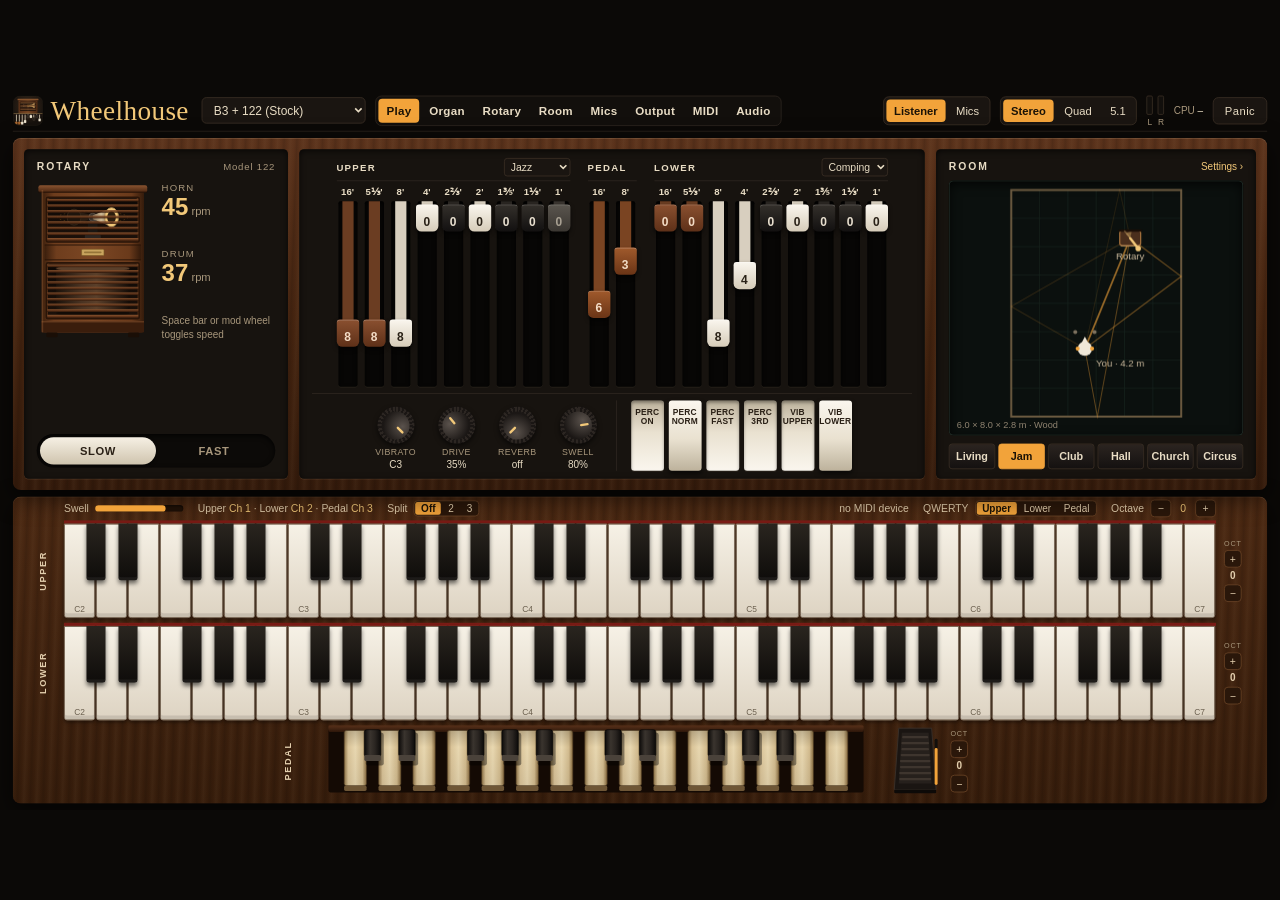
==== commit 4cc429a3: "Replace "Hammond" with "organ" in code, UI and docs Co-Authored-By: Claude Opus 5.5 <noreply@anthrop" ====
--- a/Resources/index.html
+++ b/Resources/index.html
@@ -705,7 +705,7 @@
       pre: { on: true, gain: 0.75 }, amp: { model: 2, quality: 1, sag: 0.6 }, drive: 0.75, balance: 0.5,
       rotor: [{ slow: rpmHz(48), fast: rpmHz(400), up: 0.5, down: 0.85 }, { slow: rpmHz(40), fast: rpmHz(342), up: 1.7, down: 2.5 }],
       brake: true, cab: { hornBox: 0.45, wobble: -1, board: 'ply', res: 0.5, mech: -1, deflector: true }, halfMoon: 'two', spring: { mix: 0 } },
-    { n: 'A-100 + Spring Reverb', note: 'same tone generator as the B3, built-in Hammond spring tank',
+    { n: 'A-100 + Spring Reverb', note: 'same tone generator as the B3, built-in organ spring tank',
       chr: { cond: 0.45, leak: 0.45, contact: 0.45, motor: 0.46, gearTune: true, busComp: true }, organ: { percLevel: 1, percShort: 0.2, percLong: 1.0, complex: true },
       click: 0.45, db: { upper: [8, 3, 8, 0, 0, 0, 0, 0, 0], lower: [0, 0, 6, 6, 0, 0, 0, 0, 0], pedal: [5, 2] }, perc: { on: false, third: true, fast: true, soft: false, vibU: true, vibL: true }, vib: 'c3',
       pre: { on: true, gain: 0.5 }, amp: { model: 0, quality: 1, sag: 0.5 }, drive: 0.3, balance: 0.5,
@@ -1171,7 +1171,7 @@
   const fk = $('frontKnobs');
   fk.appendChild(knob({ label: 'Vibrato', tip: TIP_VIB, opts: VIB, get: () => S.vib, set: v => { S.vib = v; send({ type: 'vib', v }); markPreset(); }, def: 'c3' }).el);
   fk.appendChild(knob({ label: 'Drive', tip: TIP_DRIVE, min: 0, max: 1, def: 0.35, fmt: pct, get: () => S.drive, set: v => { S.drive = v; send({ type: 'drive', v }); syncAll(); } }).el);
-  fk.appendChild(knob({ label: 'Reverb', tip: 'Spring reverb mix (Hammond tank inside the organ – it spins through the Rotary).', min: 0, max: 1, def: 0.2, fmt: v => v < 0.005 ? 'off' : pct(v), get: () => S.spring.mix, set: v => { S.spring.mix = v; sendSpring(); syncAll(); } }).el);
+  fk.appendChild(knob({ label: 'Reverb', tip: 'Spring reverb mix (spring tank inside the organ – it spins through the Rotary).', min: 0, max: 1, def: 0.2, fmt: v => v < 0.005 ? 'off' : pct(v), get: () => S.spring.mix, set: v => { S.spring.mix = v; sendSpring(); syncAll(); } }).el);
   fk.appendChild(knob({ label: 'Swell', tip: 'Swell / expression pedal: volume, plus the bass boost of the original pedal when it is closed down.', min: 0, max: 1, def: 0.8, fmt: pct, get: () => S.volume, set: v => { S.volume = v; send({ type: 'volume', v }); syncAll(); } }).el);
   const TB = [['on', 'PERC\nON', 'PERC\nOFF', 'Percussion', 'Percussion on/off: a decaying 2nd or 3rd harmonic on the attack, upper manual only, single-trigger (retriggers only after all keys are released). Mutes the 1′ drawbar, like the original.'],
     ['soft', 'PERC\nSOFT', 'PERC\nNORM', 'Percussion volume', 'Percussion volume: Soft or Normal. Normal also pulls the upper manual down a little – just like the real thing.'],
@@ -1225,7 +1225,7 @@
     ], [
       rowSeg('Springs', [[2, '2'], [3, '3']], () => S.spring.springs, v => { S.spring.springs = v; sendSpring(); }, 3),
       kickBtn,
-    ], 'Hammond tank as in the A-100 and 122RV: inside the organ, before the Rotary – so the reverb spins too.'));
+    ], 'Organ spring tank as in the A-100 and 122RV: inside the organ, before the Rotary – so the reverb spins too.'));
   });
 
   // ---------------- Card: Rotary ----------------
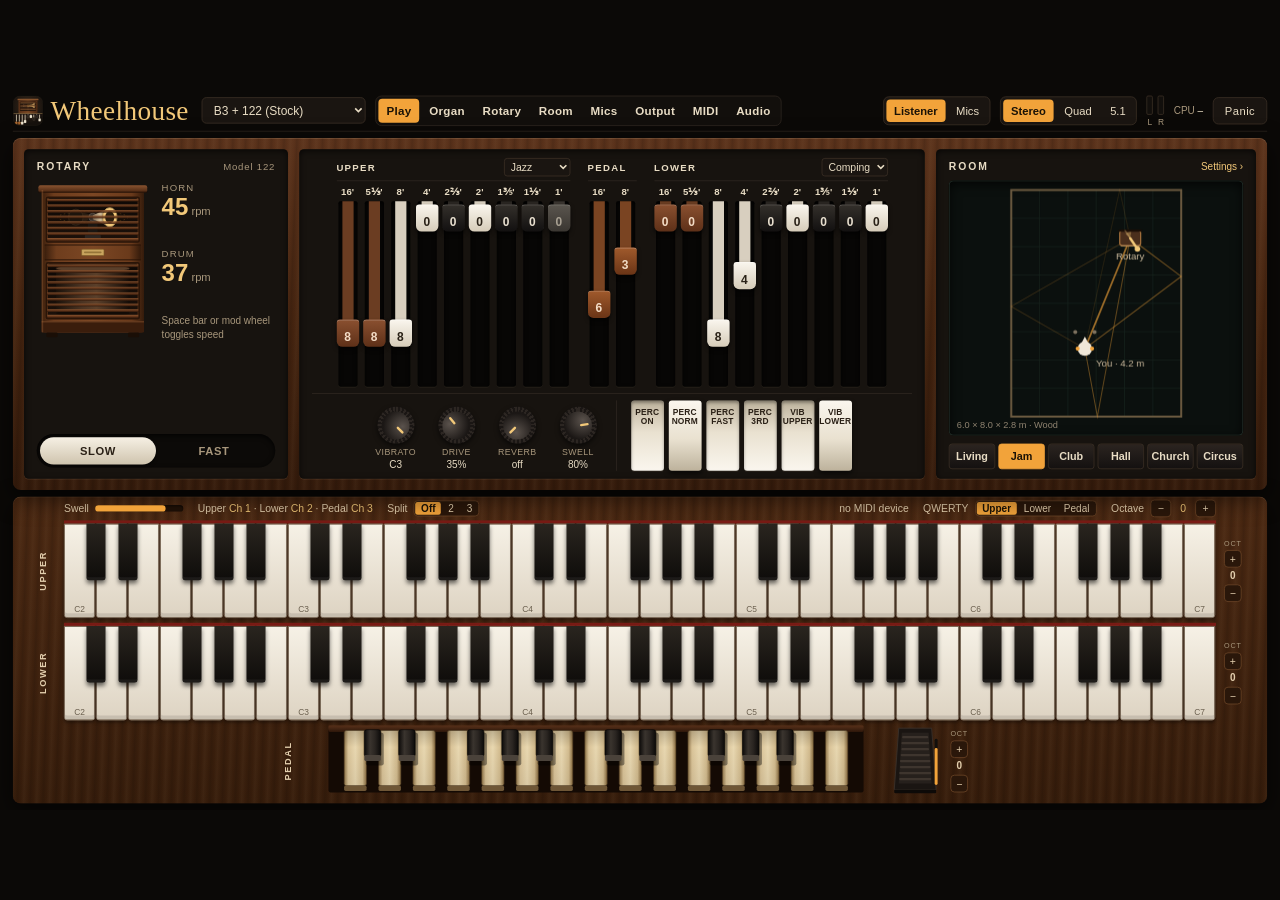
==== commit f6d5c4ae: "Restructure code for readability; explicit drum low-pass - DSP core split by topic: RotaryRoomDSP.h " ====
--- a/Resources/index.html
+++ b/Resources/index.html
@@ -4,221 +4,1344 @@
 <meta charset="utf-8">
 <title>Wheelhouse</title>
 <style>
-@font-face { font-family: 'Barlow Condensed'; font-weight: 500; src: url(/fonts/BarlowCondensed-Medium.ttf); }
-@font-face { font-family: 'Barlow Condensed'; font-weight: 600; src: url(/fonts/BarlowCondensed-SemiBold.ttf); }
-@font-face { font-family: 'Barlow Condensed'; font-weight: 700; src: url(/fonts/BarlowCondensed-Bold.ttf); }
-@font-face { font-family: 'Yellowtail'; font-weight: 400; src: url(/fonts/Yellowtail-Regular.ttf); }
-html, body { margin: 0; height: 100%; background: #0b0907; overflow: hidden; }
-* { box-sizing: border-box; }
-button, select { font: inherit; color: inherit; cursor: pointer; }
-select option { background: #1a1511; color: #e8dcc4; }
-#stage { position: absolute; left: 0; top: 0; width: 1600px; height: 900px; transform-origin: 0 0; padding: 0 16px 8px;
-  font-family: 'Barlow Condensed', 'Arial Narrow', 'Segoe UI', sans-serif; font-weight: 500; color: #e8dcc4;
-  display: flex; flex-direction: column; gap: 8px; overflow: hidden; user-select: none; -webkit-user-select: none; }
-.num { font-variant-numeric: tabular-nums; }
-.muted { color: #a8977c; }
-.hi { color: #f2c879; }
+@font-face {
+  font-family: 'Barlow Condensed';
+  font-weight: 500;
+  src: url(/fonts/BarlowCondensed-Medium.ttf);
+}
+@font-face {
+  font-family: 'Barlow Condensed';
+  font-weight: 600;
+  src: url(/fonts/BarlowCondensed-SemiBold.ttf);
+}
+@font-face {
+  font-family: 'Barlow Condensed';
+  font-weight: 700;
+  src: url(/fonts/BarlowCondensed-Bold.ttf);
+}
+@font-face {
+  font-family: 'Yellowtail';
+  font-weight: 400;
+  src: url(/fonts/Yellowtail-Regular.ttf);
+}
+html,
+body {
+  margin: 0;
+  height: 100%;
+  background: #0b0907;
+  overflow: hidden;
+}
+* {
+  box-sizing: border-box;
+}
+button,
+select {
+  font: inherit;
+  color: inherit;
+  cursor: pointer;
+}
+select option {
+  background: #1a1511;
+  color: #e8dcc4;
+}
+#stage {
+  position: absolute;
+  left: 0;
+  top: 0;
+  width: 1600px;
+  height: 900px;
+  transform-origin: 0 0;
+  padding: 0 16px 8px;
+  font-family: 'Barlow Condensed', 'Arial Narrow', 'Segoe UI', sans-serif;
+  font-weight: 500;
+  color: #e8dcc4;
+  display: flex;
+  flex-direction: column;
+  gap: 8px;
+  overflow: hidden;
+  user-select: none;
+  -webkit-user-select: none;
+}
+.num {
+  font-variant-numeric: tabular-nums;
+}
+.muted {
+  color: #a8977c;
+}
+.hi {
+  color: #f2c879;
+}
 
 /* ---------- Header bar ---------- */
-.top { height: 52px; flex: none; display: flex; align-items: center; gap: 12px; border-bottom: 1px solid #2a221b; }
-.logo { font-family: 'Yellowtail', 'Brush Script MT', cursive; font-size: 34px; line-height: 1; color: #f2c879; letter-spacing: .5px; padding-right: 4px; }
-.logo { display: flex; align-items: center; gap: 9px; }
-.logo .logoIcon { width: 38px; height: 38px; flex: none; }
-.sel { font-size: 15px; color: #e8dcc4; background: #1a1511; border: 1px solid #3a2f25; border-radius: 6px; padding: 6px 10px; }
-.tabs { display: flex; gap: 2px; background: #120f0c; border: 1px solid #2e2620; border-radius: 8px; padding: 3px; }
-.tabs button { font-size: 14.5px; font-weight: 600; letter-spacing: .4px; border: none; border-radius: 5px; padding: 7px 10px; background: transparent; color: #e8dcc4; }
-.tabs button.on { background: #f2a33a; color: #1a1206; }
-.oseg { display: flex; background: #1a1511; border: 1px solid #3a2f25; border-radius: 7px; padding: 3px; gap: 3px; }
-.oseg button { font-size: 14px; border: none; border-radius: 5px; padding: 6px 10px; background: transparent; color: #e8dcc4; }
-.oseg button.on { background: #f2a33a; color: #1a1206; font-weight: 700; }
-.meters { display: flex; align-items: flex-end; gap: 6px; height: 40px; }
-.meter { display: flex; flex-direction: column; align-items: center; gap: 3px; }
-.meter .t { width: 8px; height: 24px; background: #120f0c; border: 1px solid #3a2f25; border-radius: 2px; position: relative; overflow: hidden; }
-.meter .f { position: absolute; left: 0; right: 0; bottom: 0; height: 0; background: #f2a33a; }
-.meter .f.clip { background: #e8553a; }
-.meter span { font-size: 10.5px; color: #a8977c; }
-.cpu { font-size: 12.5px; color: #a8977c; white-space: nowrap; }
-.cpu b { color: #e8dcc4; font-weight: 500; }
-.btn { font-size: 13.5px; letter-spacing: .3px; background: #1a1511; border: 1px solid #3a2f25; border-radius: 6px; padding: 6px 12px; color: #e8dcc4; }
-.btn:hover { border-color: #5a4a3a; }
-.btn.primary { font-size: 14px; font-weight: 700; color: #1a1206; background: #f2a33a; border-color: #f2a33a; padding: 7px 14px; }
-.btn.on { background: #f2a33a; color: #1a1206; border-color: #f2a33a; font-weight: 700; }
-.btn.big { font-size: 14px; letter-spacing: .6px; padding: 8px 14px; border-radius: 7px; }
+.top {
+  height: 52px;
+  flex: none;
+  display: flex;
+  align-items: center;
+  gap: 12px;
+  border-bottom: 1px solid #2a221b;
+}
+.logo {
+  font-family: 'Yellowtail', 'Brush Script MT', cursive;
+  font-size: 34px;
+  line-height: 1;
+  color: #f2c879;
+  letter-spacing: 0.5px;
+  padding-right: 4px;
+}
+.logo {
+  display: flex;
+  align-items: center;
+  gap: 9px;
+}
+.logo .logoIcon {
+  width: 38px;
+  height: 38px;
+  flex: none;
+}
+.sel {
+  font-size: 15px;
+  color: #e8dcc4;
+  background: #1a1511;
+  border: 1px solid #3a2f25;
+  border-radius: 6px;
+  padding: 6px 10px;
+}
+.tabs {
+  display: flex;
+  gap: 2px;
+  background: #120f0c;
+  border: 1px solid #2e2620;
+  border-radius: 8px;
+  padding: 3px;
+}
+.tabs button {
+  font-size: 14.5px;
+  font-weight: 600;
+  letter-spacing: 0.4px;
+  border: none;
+  border-radius: 5px;
+  padding: 7px 10px;
+  background: transparent;
+  color: #e8dcc4;
+}
+.tabs button.on {
+  background: #f2a33a;
+  color: #1a1206;
+}
+.oseg {
+  display: flex;
+  background: #1a1511;
+  border: 1px solid #3a2f25;
+  border-radius: 7px;
+  padding: 3px;
+  gap: 3px;
+}
+.oseg button {
+  font-size: 14px;
+  border: none;
+  border-radius: 5px;
+  padding: 6px 10px;
+  background: transparent;
+  color: #e8dcc4;
+}
+.oseg button.on {
+  background: #f2a33a;
+  color: #1a1206;
+  font-weight: 700;
+}
+.meters {
+  display: flex;
+  align-items: flex-end;
+  gap: 6px;
+  height: 40px;
+}
+.meter {
+  display: flex;
+  flex-direction: column;
+  align-items: center;
+  gap: 3px;
+}
+.meter .t {
+  width: 8px;
+  height: 24px;
+  background: #120f0c;
+  border: 1px solid #3a2f25;
+  border-radius: 2px;
+  position: relative;
+  overflow: hidden;
+}
+.meter .f {
+  position: absolute;
+  left: 0;
+  right: 0;
+  bottom: 0;
+  height: 0;
+  background: #f2a33a;
+}
+.meter .f.clip {
+  background: #e8553a;
+}
+.meter span {
+  font-size: 10.5px;
+  color: #a8977c;
+}
+.cpu {
+  font-size: 12.5px;
+  color: #a8977c;
+  white-space: nowrap;
+}
+.cpu b {
+  color: #e8dcc4;
+  font-weight: 500;
+}
+.btn {
+  font-size: 13.5px;
+  letter-spacing: 0.3px;
+  background: #1a1511;
+  border: 1px solid #3a2f25;
+  border-radius: 6px;
+  padding: 6px 12px;
+  color: #e8dcc4;
+}
+.btn:hover {
+  border-color: #5a4a3a;
+}
+.btn.primary {
+  font-size: 14px;
+  font-weight: 700;
+  color: #1a1206;
+  background: #f2a33a;
+  border-color: #f2a33a;
+  padding: 7px 14px;
+}
+.btn.on {
+  background: #f2a33a;
+  color: #1a1206;
+  border-color: #f2a33a;
+  font-weight: 700;
+}
+.btn.big {
+  font-size: 14px;
+  letter-spacing: 0.6px;
+  padding: 8px 14px;
+  border-radius: 7px;
+}
 
 /* ---------- Cabinet (organ console) ---------- */
-.wood { background: repeating-linear-gradient(92deg, rgba(0,0,0,0) 0px, rgba(0,0,0,.10) 3px, rgba(0,0,0,0) 7px, rgba(255,210,160,.04) 11px, rgba(0,0,0,0) 16px), linear-gradient(180deg, #5a321b 0%, #43230f 55%, #331a0b 100%);
-  box-shadow: 0 10px 30px rgba(0,0,0,.6), inset 0 1px 0 rgba(255,220,180,.18); border-radius: 10px; }
-.case { height: 440px; flex: none; padding: 14px; position: relative; }
-.play { height: 100%; display: flex; gap: 14px; }
-.panel { background: #17130f; border-radius: 6px; box-shadow: inset 0 2px 8px rgba(0,0,0,.7), 0 1px 0 rgba(255,220,180,.12); }
-.ph { display: flex; justify-content: space-between; align-items: baseline; }
-.ph > span:first-child { font-size: 13px; font-weight: 700; letter-spacing: 2.4px; text-transform: uppercase; }
-.linkbtn { font-size: 12.5px; color: #f2c879; background: none; border: none; padding: 0; }
-.linkbtn:hover { color: #ffdc9a; }
+.wood {
+  background:
+    repeating-linear-gradient(
+      92deg,
+      rgba(0, 0, 0, 0) 0px,
+      rgba(0, 0, 0, 0.1) 3px,
+      rgba(0, 0, 0, 0) 7px,
+      rgba(255, 210, 160, 0.04) 11px,
+      rgba(0, 0, 0, 0) 16px
+    ),
+    linear-gradient(180deg, #5a321b 0%, #43230f 55%, #331a0b 100%);
+  box-shadow:
+    0 10px 30px rgba(0, 0, 0, 0.6),
+    inset 0 1px 0 rgba(255, 220, 180, 0.18);
+  border-radius: 10px;
+}
+.case {
+  height: 440px;
+  flex: none;
+  padding: 14px;
+  position: relative;
+}
+.play {
+  height: 100%;
+  display: flex;
+  gap: 14px;
+}
+.panel {
+  background: #17130f;
+  border-radius: 6px;
+  box-shadow:
+    inset 0 2px 8px rgba(0, 0, 0, 0.7),
+    0 1px 0 rgba(255, 220, 180, 0.12);
+}
+.ph {
+  display: flex;
+  justify-content: space-between;
+  align-items: baseline;
+}
+.ph > span:first-child {
+  font-size: 13px;
+  font-weight: 700;
+  letter-spacing: 2.4px;
+  text-transform: uppercase;
+}
+.linkbtn {
+  font-size: 12.5px;
+  color: #f2c879;
+  background: none;
+  border: none;
+  padding: 0;
+}
+.linkbtn:hover {
+  color: #ffdc9a;
+}
 
-.lesP { width: 330px; flex: none; padding: 14px 16px; display: flex; flex-direction: column; gap: 12px; }
-.rpm { display: flex; flex-direction: column; gap: 2px; }
-.rpm .l { font-size: 12px; letter-spacing: 1.4px; text-transform: uppercase; color: #a8977c; }
-.rpm .v { font-size: 30px; font-weight: 600; line-height: 1; color: #f2c879; font-variant-numeric: tabular-nums; }
-.rpm .v small { font-size: 14px; color: #a8977c; font-weight: 500; }
-.speed { display: grid; grid-template-columns: repeat(3, minmax(0, 1fr)); background: #0c0a08; border-radius: 22px; padding: 4px; box-shadow: inset 0 2px 6px rgba(0,0,0,.8); margin-top: auto; }
-.speed.two { grid-template-columns: repeat(2, minmax(0, 1fr)); }
-.speed button { font-size: 14px; font-weight: 600; letter-spacing: .8px; text-transform: uppercase; border: none; border-radius: 18px; padding: 9px 0; background: transparent; color: #a8977c; }
-.speed button.on { background: linear-gradient(180deg, #f6f0e4, #cfc4ae); color: #2a2016; box-shadow: 0 2px 4px rgba(0,0,0,.6); }
+.lesP {
+  width: 330px;
+  flex: none;
+  padding: 14px 16px;
+  display: flex;
+  flex-direction: column;
+  gap: 12px;
+}
+.rpm {
+  display: flex;
+  flex-direction: column;
+  gap: 2px;
+}
+.rpm .l {
+  font-size: 12px;
+  letter-spacing: 1.4px;
+  text-transform: uppercase;
+  color: #a8977c;
+}
+.rpm .v {
+  font-size: 30px;
+  font-weight: 600;
+  line-height: 1;
+  color: #f2c879;
+  font-variant-numeric: tabular-nums;
+}
+.rpm .v small {
+  font-size: 14px;
+  color: #a8977c;
+  font-weight: 500;
+}
+.speed {
+  display: grid;
+  grid-template-columns: repeat(3, minmax(0, 1fr));
+  background: #0c0a08;
+  border-radius: 22px;
+  padding: 4px;
+  box-shadow: inset 0 2px 6px rgba(0, 0, 0, 0.8);
+  margin-top: auto;
+}
+.speed.two {
+  grid-template-columns: repeat(2, minmax(0, 1fr));
+}
+.speed button {
+  font-size: 14px;
+  font-weight: 600;
+  letter-spacing: 0.8px;
+  text-transform: uppercase;
+  border: none;
+  border-radius: 18px;
+  padding: 9px 0;
+  background: transparent;
+  color: #a8977c;
+}
+.speed button.on {
+  background: linear-gradient(180deg, #f6f0e4, #cfc4ae);
+  color: #2a2016;
+  box-shadow: 0 2px 4px rgba(0, 0, 0, 0.6);
+}
 
-.orgP { flex: 1; min-width: 0; padding: 10px 16px; display: flex; flex-direction: column; gap: 8px; }
-.dbgroups { flex: 1; min-height: 0; display: flex; justify-content: center; gap: 22px; }
-.dbg { display: flex; flex-direction: column; gap: 6px; }
-.dbgh { height: 30px; display: flex; align-items: center; justify-content: space-between; gap: 6px; border-bottom: 1px solid #2e2620; padding-bottom: 4px; }
-.dbgh > span { font-size: 12px; font-weight: 700; letter-spacing: 1.6px; text-transform: uppercase; white-space: nowrap; }
-.dbgh select { font-size: 13px; color: #e8dcc4; background: #1a1511; border: 1px solid #3a2f25; border-radius: 4px; padding: 2px 4px; max-width: 120px; }
-.dbbars { flex: 1; display: flex; gap: 5px; }
-.dbc { width: 28px; display: flex; flex-direction: column; align-items: center; gap: 4px; }
-.dbc .ft { font-size: 12px; font-weight: 600; height: 15px; white-space: nowrap; }
-.dbt { width: 24px; flex: 1; padding: 0; border: none; border-radius: 3px; background: #070605; box-shadow: inset 0 2px 5px rgba(0,0,0,.9), 0 1px 0 rgba(255,220,180,.08); position: relative; overflow: visible; cursor: ns-resize; touch-action: none; }
-.dbt .sh { position: absolute; left: 5px; right: 5px; top: 0; display: block; border-radius: 0 0 2px 2px; }
-.dbt .hd { position: absolute; left: -2px; right: -2px; height: 34px; border-radius: 4px 4px 7px 7px; box-shadow: 0 3px 5px rgba(0,0,0,.6), inset 0 1px 0 rgba(255,255,255,.25);
-  font-size: 15px; font-weight: 700; display: flex; align-items: flex-end; justify-content: center; padding-bottom: 4px; }
-.front { flex: none; display: flex; justify-content: center; align-items: flex-end; gap: 18px; padding-top: 8px; border-top: 1px solid #2e2620; }
-.vsep { width: 1px; align-self: stretch; background: #2e2620; }
-.tablets { display: flex; gap: 6px; }
-.tablet { width: 41px; height: 88px; padding: 8px 1px 0; border: none; border-radius: 4px; display: flex; justify-content: center; align-items: flex-start;
-  background: linear-gradient(180deg, #faf6ee 0%, #e9e1d0 55%, #bdb29c 100%); box-shadow: 0 4px 6px rgba(0,0,0,.55); }
-.tablet.on { background: linear-gradient(180deg, #bdb29c 0%, #e9e1d0 45%, #faf6ee 100%); box-shadow: inset 0 3px 4px rgba(0,0,0,.35), 0 1px 0 rgba(255,220,180,.1); }
-.tablet span { white-space: pre-line; font-size: 10.5px; font-weight: 700; letter-spacing: .2px; line-height: 1.15; color: #2a2016; display: block; }
+.orgP {
+  flex: 1;
+  min-width: 0;
+  padding: 10px 16px;
+  display: flex;
+  flex-direction: column;
+  gap: 8px;
+}
+.dbgroups {
+  flex: 1;
+  min-height: 0;
+  display: flex;
+  justify-content: center;
+  gap: 22px;
+}
+.dbg {
+  display: flex;
+  flex-direction: column;
+  gap: 6px;
+}
+.dbgh {
+  height: 30px;
+  display: flex;
+  align-items: center;
+  justify-content: space-between;
+  gap: 6px;
+  border-bottom: 1px solid #2e2620;
+  padding-bottom: 4px;
+}
+.dbgh > span {
+  font-size: 12px;
+  font-weight: 700;
+  letter-spacing: 1.6px;
+  text-transform: uppercase;
+  white-space: nowrap;
+}
+.dbgh select {
+  font-size: 13px;
+  color: #e8dcc4;
+  background: #1a1511;
+  border: 1px solid #3a2f25;
+  border-radius: 4px;
+  padding: 2px 4px;
+  max-width: 120px;
+}
+.dbbars {
+  flex: 1;
+  display: flex;
+  gap: 5px;
+}
+.dbc {
+  width: 28px;
+  display: flex;
+  flex-direction: column;
+  align-items: center;
+  gap: 4px;
+}
+.dbc .ft {
+  font-size: 12px;
+  font-weight: 600;
+  height: 15px;
+  white-space: nowrap;
+}
+.dbt {
+  width: 24px;
+  flex: 1;
+  padding: 0;
+  border: none;
+  border-radius: 3px;
+  background: #070605;
+  box-shadow:
+    inset 0 2px 5px rgba(0, 0, 0, 0.9),
+    0 1px 0 rgba(255, 220, 180, 0.08);
+  position: relative;
+  overflow: visible;
+  cursor: ns-resize;
+  touch-action: none;
+}
+.dbt .sh {
+  position: absolute;
+  left: 5px;
+  right: 5px;
+  top: 0;
+  display: block;
+  border-radius: 0 0 2px 2px;
+}
+.dbt .hd {
+  position: absolute;
+  left: -2px;
+  right: -2px;
+  height: 34px;
+  border-radius: 4px 4px 7px 7px;
+  box-shadow:
+    0 3px 5px rgba(0, 0, 0, 0.6),
+    inset 0 1px 0 rgba(255, 255, 255, 0.25);
+  font-size: 15px;
+  font-weight: 700;
+  display: flex;
+  align-items: flex-end;
+  justify-content: center;
+  padding-bottom: 4px;
+}
+.front {
+  flex: none;
+  display: flex;
+  justify-content: center;
+  align-items: flex-end;
+  gap: 18px;
+  padding-top: 8px;
+  border-top: 1px solid #2e2620;
+}
+.vsep {
+  width: 1px;
+  align-self: stretch;
+  background: #2e2620;
+}
+.tablets {
+  display: flex;
+  gap: 6px;
+}
+.tablet {
+  width: 41px;
+  height: 88px;
+  padding: 8px 1px 0;
+  border: none;
+  border-radius: 4px;
+  display: flex;
+  justify-content: center;
+  align-items: flex-start;
+  background: linear-gradient(180deg, #faf6ee 0%, #e9e1d0 55%, #bdb29c 100%);
+  box-shadow: 0 4px 6px rgba(0, 0, 0, 0.55);
+}
+.tablet.on {
+  background: linear-gradient(180deg, #bdb29c 0%, #e9e1d0 45%, #faf6ee 100%);
+  box-shadow:
+    inset 0 3px 4px rgba(0, 0, 0, 0.35),
+    0 1px 0 rgba(255, 220, 180, 0.1);
+}
+.tablet span {
+  white-space: pre-line;
+  font-size: 10.5px;
+  font-weight: 700;
+  letter-spacing: 0.2px;
+  line-height: 1.15;
+  color: #2a2016;
+  display: block;
+}
 
 /* Rotary knob */
-.knob { display: flex; flex-direction: column; align-items: center; gap: 4px; min-width: 58px; }
-.knob .kb { width: 46px; height: 46px; padding: 0; border: none; border-radius: 50%; background: repeating-conic-gradient(#2c2622 0deg 7deg, #1a1614 7deg 14deg);
-  box-shadow: 0 3px 6px rgba(0,0,0,.6); display: flex; align-items: center; justify-content: center; cursor: ns-resize; touch-action: none; }
-.knob .kc { width: 35px; height: 35px; border-radius: 50%; background: radial-gradient(circle at 35% 30%, #5a524c, #1b1715 72%); position: relative; display: block; }
-.knob .kp { position: absolute; left: 50%; top: 4px; width: 3px; height: 11px; margin-left: -1.5px; border-radius: 2px; background: #f2c879; display: block; }
-.knob .kl { font-size: 11px; letter-spacing: .5px; text-transform: uppercase; color: #a8977c; white-space: nowrap; }
-.knob .kv { font-size: 12.5px; color: #e8dcc4; white-space: nowrap; font-variant-numeric: tabular-nums; }
-.knob.sm { min-width: 0; gap: 2px; }
-.knob.sm .kb { width: 34px; height: 34px; }
-.knob.sm .kc { width: 26px; height: 26px; }
-.knob.sm .kp { top: 3px; height: 8px; }
-.knob.sm .kl { font-size: 10px; }
-.knob.sm .kv { font-size: 11.5px; }
-.sec > .sth { display: flex; align-items: center; justify-content: space-between; gap: 10px; }
-.sec > .sth .st { font-size: 12.5px; font-weight: 700; letter-spacing: 1.6px; text-transform: uppercase; color: #e8dcc4; }
-.sec > .sth .rseg { flex: none; }
-.sec > .sth .rseg button { flex: none; padding: 3px 10px; }
-.desk { display: grid; grid-template-columns: repeat(3, minmax(0, 1fr)); gap: 8px; }
-.strip .badge { font-size: 10.5px; letter-spacing: .6px; text-transform: uppercase; color: #a8977c; border: 1px solid #3a2f25; border-radius: 9px; padding: 0 7px; white-space: nowrap; transition: color .25s, border-color .25s; }
-.strip.st .badge { color: #f2c879; border-color: #6b5226; }
-.strip .body { display: flex; gap: 10px; align-items: flex-start; height: 124px; }
-.strip .kcol { display: flex; flex-direction: column; gap: 4px; align-items: center; }
-.strip .wk { transition: opacity .3s, max-height .3s; max-height: 70px; overflow: hidden; }
-.strip:not(.st) .wk { opacity: 0; max-height: 0; pointer-events: none; }
-.strip .smeter { transition: width .3s, opacity .3s, margin .3s; }
-.strip:not(.st) .smeter.r { width: 0; opacity: 0; margin-left: -5px; border-width: 0; }
-.strip .foot { display: flex; gap: 4px; width: 100%; }
-.strip .foot > * { flex: 1; min-width: 0; }
-.strip { display: flex; flex-direction: column; align-items: center; gap: 6px; background: #0c0a08; border: 1px solid #241e18; border-radius: 5px; padding: 8px 8px 8px; min-width: 0; transition: opacity .3s; }
-.strip .shd { display: flex; align-items: center; justify-content: space-between; width: 100%; gap: 6px; }
-.strip.off { opacity: .38; }
-.strip .sn { font-size: 11.5px; font-weight: 700; letter-spacing: .6px; text-transform: uppercase; white-space: nowrap; }
-.strip .tg { display: flex; gap: 3px; }
-.strip .tg button { width: 22px; height: 20px; padding: 0; font-size: 11px; font-weight: 700; border-radius: 3px; border: 1px solid #3a2f25; background: #1a1511; color: #a8977c; }
-.strip .tg button.on { background: #f2a33a; border-color: #f2a33a; color: #1a1206; }
-.strip .tg button.solo.on { background: #f2c879; border-color: #f2c879; }
-.fadw { display: flex; gap: 5px; height: 124px; }
-.fad { width: 16px; height: 100%; position: relative; border-radius: 3px; background: #070605; box-shadow: inset 0 2px 4px rgba(0,0,0,.9); cursor: ns-resize; touch-action: none; }
-.fad i { position: absolute; left: -5px; right: -5px; height: 12px; margin-top: -6px; border-radius: 2px; background: linear-gradient(180deg, #faf6ee, #bdb29c); box-shadow: 0 2px 3px rgba(0,0,0,.6); display: block; }
-.fad i::after { content: ''; position: absolute; left: 3px; right: 3px; top: 5px; height: 2px; background: #2a2016; }
-.smeter { width: 6px; height: 100%; background: #120f0c; border: 1px solid #2e2620; border-radius: 2px; position: relative; overflow: hidden; }
-.smeter b { position: absolute; left: 0; right: 0; bottom: 0; height: 0; background: #f2a33a; display: block; }
-.strip .fv { font-size: 11.5px; color: #f2c879; font-variant-numeric: tabular-nums; white-space: nowrap; }
-.strip select { width: 100%; font-size: 11.5px; color: #e8dcc4; background: #1a1511; border: 1px solid #3a2f25; border-radius: 4px; padding: 2px 2px; }
-.dnum { font-size: 11.5px; color: #e8dcc4; background: #1a1511; border: 1px solid #3a2f25; border-radius: 4px; padding: 2px 4px; width: 100%; text-align: center; cursor: ns-resize; touch-action: none; font-variant-numeric: tabular-nums; white-space: nowrap; }
-.knob .kb:focus-visible, .dbt:focus-visible { outline: 2px solid #f2a33a; outline-offset: 2px; }
+.knob {
+  display: flex;
+  flex-direction: column;
+  align-items: center;
+  gap: 4px;
+  min-width: 58px;
+}
+.knob .kb {
+  width: 46px;
+  height: 46px;
+  padding: 0;
+  border: none;
+  border-radius: 50%;
+  background: repeating-conic-gradient(#2c2622 0deg 7deg, #1a1614 7deg 14deg);
+  box-shadow: 0 3px 6px rgba(0, 0, 0, 0.6);
+  display: flex;
+  align-items: center;
+  justify-content: center;
+  cursor: ns-resize;
+  touch-action: none;
+}
+.knob .kc {
+  width: 35px;
+  height: 35px;
+  border-radius: 50%;
+  background: radial-gradient(circle at 35% 30%, #5a524c, #1b1715 72%);
+  position: relative;
+  display: block;
+}
+.knob .kp {
+  position: absolute;
+  left: 50%;
+  top: 4px;
+  width: 3px;
+  height: 11px;
+  margin-left: -1.5px;
+  border-radius: 2px;
+  background: #f2c879;
+  display: block;
+}
+.knob .kl {
+  font-size: 11px;
+  letter-spacing: 0.5px;
+  text-transform: uppercase;
+  color: #a8977c;
+  white-space: nowrap;
+}
+.knob .kv {
+  font-size: 12.5px;
+  color: #e8dcc4;
+  white-space: nowrap;
+  font-variant-numeric: tabular-nums;
+}
+.knob.sm {
+  min-width: 0;
+  gap: 2px;
+}
+.knob.sm .kb {
+  width: 34px;
+  height: 34px;
+}
+.knob.sm .kc {
+  width: 26px;
+  height: 26px;
+}
+.knob.sm .kp {
+  top: 3px;
+  height: 8px;
+}
+.knob.sm .kl {
+  font-size: 10px;
+}
+.knob.sm .kv {
+  font-size: 11.5px;
+}
+.sec > .sth {
+  display: flex;
+  align-items: center;
+  justify-content: space-between;
+  gap: 10px;
+}
+.sec > .sth .st {
+  font-size: 12.5px;
+  font-weight: 700;
+  letter-spacing: 1.6px;
+  text-transform: uppercase;
+  color: #e8dcc4;
+}
+.sec > .sth .rseg {
+  flex: none;
+}
+.sec > .sth .rseg button {
+  flex: none;
+  padding: 3px 10px;
+}
+.desk {
+  display: grid;
+  grid-template-columns: repeat(3, minmax(0, 1fr));
+  gap: 8px;
+}
+.strip .badge {
+  font-size: 10.5px;
+  letter-spacing: 0.6px;
+  text-transform: uppercase;
+  color: #a8977c;
+  border: 1px solid #3a2f25;
+  border-radius: 9px;
+  padding: 0 7px;
+  white-space: nowrap;
+  transition:
+    color 0.25s,
+    border-color 0.25s;
+}
+.strip.st .badge {
+  color: #f2c879;
+  border-color: #6b5226;
+}
+.strip .body {
+  display: flex;
+  gap: 10px;
+  align-items: flex-start;
+  height: 124px;
+}
+.strip .kcol {
+  display: flex;
+  flex-direction: column;
+  gap: 4px;
+  align-items: center;
+}
+.strip .wk {
+  transition:
+    opacity 0.3s,
+    max-height 0.3s;
+  max-height: 70px;
+  overflow: hidden;
+}
+.strip:not(.st) .wk {
+  opacity: 0;
+  max-height: 0;
+  pointer-events: none;
+}
+.strip .smeter {
+  transition:
+    width 0.3s,
+    opacity 0.3s,
+    margin 0.3s;
+}
+.strip:not(.st) .smeter.r {
+  width: 0;
+  opacity: 0;
+  margin-left: -5px;
+  border-width: 0;
+}
+.strip .foot {
+  display: flex;
+  gap: 4px;
+  width: 100%;
+}
+.strip .foot > * {
+  flex: 1;
+  min-width: 0;
+}
+.strip {
+  display: flex;
+  flex-direction: column;
+  align-items: center;
+  gap: 6px;
+  background: #0c0a08;
+  border: 1px solid #241e18;
+  border-radius: 5px;
+  padding: 8px 8px 8px;
+  min-width: 0;
+  transition: opacity 0.3s;
+}
+.strip .shd {
+  display: flex;
+  align-items: center;
+  justify-content: space-between;
+  width: 100%;
+  gap: 6px;
+}
+.strip.off {
+  opacity: 0.38;
+}
+.strip .sn {
+  font-size: 11.5px;
+  font-weight: 700;
+  letter-spacing: 0.6px;
+  text-transform: uppercase;
+  white-space: nowrap;
+}
+.strip .tg {
+  display: flex;
+  gap: 3px;
+}
+.strip .tg button {
+  width: 22px;
+  height: 20px;
+  padding: 0;
+  font-size: 11px;
+  font-weight: 700;
+  border-radius: 3px;
+  border: 1px solid #3a2f25;
+  background: #1a1511;
+  color: #a8977c;
+}
+.strip .tg button.on {
+  background: #f2a33a;
+  border-color: #f2a33a;
+  color: #1a1206;
+}
+.strip .tg button.solo.on {
+  background: #f2c879;
+  border-color: #f2c879;
+}
+.fadw {
+  display: flex;
+  gap: 5px;
+  height: 124px;
+}
+.fad {
+  width: 16px;
+  height: 100%;
+  position: relative;
+  border-radius: 3px;
+  background: #070605;
+  box-shadow: inset 0 2px 4px rgba(0, 0, 0, 0.9);
+  cursor: ns-resize;
+  touch-action: none;
+}
+.fad i {
+  position: absolute;
+  left: -5px;
+  right: -5px;
+  height: 12px;
+  margin-top: -6px;
+  border-radius: 2px;
+  background: linear-gradient(180deg, #faf6ee, #bdb29c);
+  box-shadow: 0 2px 3px rgba(0, 0, 0, 0.6);
+  display: block;
+}
+.fad i::after {
+  content: '';
+  position: absolute;
+  left: 3px;
+  right: 3px;
+  top: 5px;
+  height: 2px;
+  background: #2a2016;
+}
+.smeter {
+  width: 6px;
+  height: 100%;
+  background: #120f0c;
+  border: 1px solid #2e2620;
+  border-radius: 2px;
+  position: relative;
+  overflow: hidden;
+}
+.smeter b {
+  position: absolute;
+  left: 0;
+  right: 0;
+  bottom: 0;
+  height: 0;
+  background: #f2a33a;
+  display: block;
+}
+.strip .fv {
+  font-size: 11.5px;
+  color: #f2c879;
+  font-variant-numeric: tabular-nums;
+  white-space: nowrap;
+}
+.strip select {
+  width: 100%;
+  font-size: 11.5px;
+  color: #e8dcc4;
+  background: #1a1511;
+  border: 1px solid #3a2f25;
+  border-radius: 4px;
+  padding: 2px 2px;
+}
+.dnum {
+  font-size: 11.5px;
+  color: #e8dcc4;
+  background: #1a1511;
+  border: 1px solid #3a2f25;
+  border-radius: 4px;
+  padding: 2px 4px;
+  width: 100%;
+  text-align: center;
+  cursor: ns-resize;
+  touch-action: none;
+  font-variant-numeric: tabular-nums;
+  white-space: nowrap;
+}
+.knob .kb:focus-visible,
+.dbt:focus-visible {
+  outline: 2px solid #f2a33a;
+  outline-offset: 2px;
+}
 
-.roomP { width: 400px; flex: none; padding: 14px 16px 12px; display: flex; flex-direction: column; gap: 10px; }
-.rview { flex: 1; min-height: 0; border-radius: 6px; background: #0b100e; box-shadow: inset 0 0 0 1px #24302a, inset 0 4px 14px rgba(0,0,0,.8); position: relative; overflow: hidden; }
-.rview canvas { position: absolute; left: 0; top: 0; width: 100%; height: 100%; display: block; touch-action: none; }
-.rinfo { position: absolute; left: 10px; bottom: 7px; font-size: 11.5px; color: #8f8370; pointer-events: none; }
-.rhint { position: absolute; left: 12px; top: 10px; font-size: 12px; color: #8f8370; pointer-events: none; }
-.rpre { display: grid; grid-template-columns: repeat(6, minmax(0, 1fr)); gap: 4px; }
-.rpre button { height: 32px; font-size: 13.5px; font-weight: 600; border-radius: 4px; padding: 0; background: linear-gradient(180deg, #2b2420, #141110); color: #e8dcc4; border: 1px solid #3a2f25; }
-.rpre button.on { background: #f2a33a; color: #1a1206; border-color: #f2a33a; }
+.roomP {
+  width: 400px;
+  flex: none;
+  padding: 14px 16px 12px;
+  display: flex;
+  flex-direction: column;
+  gap: 10px;
+}
+.rview {
+  flex: 1;
+  min-height: 0;
+  border-radius: 6px;
+  background: #0b100e;
+  box-shadow:
+    inset 0 0 0 1px #24302a,
+    inset 0 4px 14px rgba(0, 0, 0, 0.8);
+  position: relative;
+  overflow: hidden;
+}
+.rview canvas {
+  position: absolute;
+  left: 0;
+  top: 0;
+  width: 100%;
+  height: 100%;
+  display: block;
+  touch-action: none;
+}
+.rinfo {
+  position: absolute;
+  left: 10px;
+  bottom: 7px;
+  font-size: 11.5px;
+  color: #8f8370;
+  pointer-events: none;
+}
+.rhint {
+  position: absolute;
+  left: 12px;
+  top: 10px;
+  font-size: 12px;
+  color: #8f8370;
+  pointer-events: none;
+}
+.rpre {
+  display: grid;
+  grid-template-columns: repeat(6, minmax(0, 1fr));
+  gap: 4px;
+}
+.rpre button {
+  height: 32px;
+  font-size: 13.5px;
+  font-weight: 600;
+  border-radius: 4px;
+  padding: 0;
+  background: linear-gradient(180deg, #2b2420, #141110);
+  color: #e8dcc4;
+  border: 1px solid #3a2f25;
+}
+.rpre button.on {
+  background: #f2a33a;
+  color: #1a1206;
+  border-color: #f2a33a;
+}
 
 /* Settings card (fold-out panel) */
-.card { position: absolute; left: 14px; right: 14px; top: 14px; bottom: 14px; border-radius: 6px; background: #17130f; box-shadow: 0 12px 30px rgba(0,0,0,.7), inset 0 1px 0 rgba(255,220,180,.14); display: flex; flex-direction: column; overflow: hidden; }
-.card[hidden] { display: none; }
-.hinge { height: 6px; flex: none; background: linear-gradient(180deg, #d9b56a, #8a6a30); box-shadow: 0 1px 0 #3a2a10; }
-.chead { flex: none; display: flex; align-items: center; gap: 16px; padding: 12px 18px 10px; border-bottom: 1px solid #2e2620; }
-.chead .ct { font-size: 18px; font-weight: 700; letter-spacing: 2.4px; text-transform: uppercase; }
-.chead .cs { font-size: 13.5px; color: #a8977c; }
-.cbody { flex: 1; min-height: 0; display: flex; gap: 14px; padding: 14px 18px; }
-.bigroom { width: 620px; flex: none; display: flex; flex-direction: column; gap: 8px; }
-.bigroom[hidden] { display: none; }
-.rstats { display: flex; gap: 18px; font-size: 13px; color: #a8977c; white-space: nowrap; }
-.rstats b { color: #f2c879; font-weight: 500; }
-.secs { flex: 1; min-width: 0; display: grid; gap: 14px; align-content: start; }
-.secs[hidden] { display: none; }
-.sec { background: #120f0c; border: 1px solid #2a231c; border-radius: 6px; padding: 12px 14px 14px; display: flex; flex-direction: column; gap: 10px; min-width: 0; }
-.sec[hidden] { display: none; }
-.sec > .st { font-size: 12.5px; font-weight: 700; letter-spacing: 1.6px; text-transform: uppercase; color: #e8dcc4; }
-.kgrid { display: grid; grid-template-columns: repeat(4, minmax(0, 1fr)); gap: 10px 4px; justify-items: center; }
-.kgrid .knob { min-width: 0; }
-.rows { display: flex; flex-direction: column; gap: 8px; }
-.row { display: flex; align-items: center; gap: 10px; min-height: 30px; }
-.row > .rl { width: 92px; flex: none; font-size: 13.5px; color: #a8977c; }
-.row select { flex: 1; min-width: 0; font-size: 14px; color: #e8dcc4; background: #1a1511; border: 1px solid #3a2f25; border-radius: 5px; padding: 4px 8px; }
-.row .rv { flex: 1; min-width: 0; font-size: 14px; color: #f2c879; font-variant-numeric: tabular-nums; overflow: hidden; text-overflow: ellipsis; white-space: nowrap; }
-.rseg { flex: 1; display: flex; background: #0c0a08; border: 1px solid #2e2620; border-radius: 6px; padding: 2px; gap: 2px; min-width: 0; }
-.rseg button { flex: 1; font-size: 13.5px; border: none; border-radius: 4px; padding: 4px 3px; background: transparent; color: #e8dcc4; white-space: nowrap; min-width: 0; }
-.rseg button.on { background: #f2a33a; color: #1a1206; font-weight: 700; }
-.note { font-size: 12.5px; color: #a8977c; line-height: 1.4; }
+.card {
+  position: absolute;
+  left: 14px;
+  right: 14px;
+  top: 14px;
+  bottom: 14px;
+  border-radius: 6px;
+  background: #17130f;
+  box-shadow:
+    0 12px 30px rgba(0, 0, 0, 0.7),
+    inset 0 1px 0 rgba(255, 220, 180, 0.14);
+  display: flex;
+  flex-direction: column;
+  overflow: hidden;
+}
+.card[hidden] {
+  display: none;
+}
+.hinge {
+  height: 6px;
+  flex: none;
+  background: linear-gradient(180deg, #d9b56a, #8a6a30);
+  box-shadow: 0 1px 0 #3a2a10;
+}
+.chead {
+  flex: none;
+  display: flex;
+  align-items: center;
+  gap: 16px;
+  padding: 12px 18px 10px;
+  border-bottom: 1px solid #2e2620;
+}
+.chead .ct {
+  font-size: 18px;
+  font-weight: 700;
+  letter-spacing: 2.4px;
+  text-transform: uppercase;
+}
+.chead .cs {
+  font-size: 13.5px;
+  color: #a8977c;
+}
+.cbody {
+  flex: 1;
+  min-height: 0;
+  display: flex;
+  gap: 14px;
+  padding: 14px 18px;
+}
+.bigroom {
+  width: 620px;
+  flex: none;
+  display: flex;
+  flex-direction: column;
+  gap: 8px;
+}
+.bigroom[hidden] {
+  display: none;
+}
+.rstats {
+  display: flex;
+  gap: 18px;
+  font-size: 13px;
+  color: #a8977c;
+  white-space: nowrap;
+}
+.rstats b {
+  color: #f2c879;
+  font-weight: 500;
+}
+.secs {
+  flex: 1;
+  min-width: 0;
+  display: grid;
+  gap: 14px;
+  align-content: start;
+}
+.secs[hidden] {
+  display: none;
+}
+.sec {
+  background: #120f0c;
+  border: 1px solid #2a231c;
+  border-radius: 6px;
+  padding: 12px 14px 14px;
+  display: flex;
+  flex-direction: column;
+  gap: 10px;
+  min-width: 0;
+}
+.sec[hidden] {
+  display: none;
+}
+.sec > .st {
+  font-size: 12.5px;
+  font-weight: 700;
+  letter-spacing: 1.6px;
+  text-transform: uppercase;
+  color: #e8dcc4;
+}
+.kgrid {
+  display: grid;
+  grid-template-columns: repeat(4, minmax(0, 1fr));
+  gap: 10px 4px;
+  justify-items: center;
+}
+.kgrid .knob {
+  min-width: 0;
+}
+.rows {
+  display: flex;
+  flex-direction: column;
+  gap: 8px;
+}
+.row {
+  display: flex;
+  align-items: center;
+  gap: 10px;
+  min-height: 30px;
+}
+.row > .rl {
+  width: 92px;
+  flex: none;
+  font-size: 13.5px;
+  color: #a8977c;
+}
+.row select {
+  flex: 1;
+  min-width: 0;
+  font-size: 14px;
+  color: #e8dcc4;
+  background: #1a1511;
+  border: 1px solid #3a2f25;
+  border-radius: 5px;
+  padding: 4px 8px;
+}
+.row .rv {
+  flex: 1;
+  min-width: 0;
+  font-size: 14px;
+  color: #f2c879;
+  font-variant-numeric: tabular-nums;
+  overflow: hidden;
+  text-overflow: ellipsis;
+  white-space: nowrap;
+}
+.rseg {
+  flex: 1;
+  display: flex;
+  background: #0c0a08;
+  border: 1px solid #2e2620;
+  border-radius: 6px;
+  padding: 2px;
+  gap: 2px;
+  min-width: 0;
+}
+.rseg button {
+  flex: 1;
+  font-size: 13.5px;
+  border: none;
+  border-radius: 4px;
+  padding: 4px 3px;
+  background: transparent;
+  color: #e8dcc4;
+  white-space: nowrap;
+  min-width: 0;
+}
+.rseg button.on {
+  background: #f2a33a;
+  color: #1a1206;
+  font-weight: 700;
+}
+.note {
+  font-size: 12.5px;
+  color: #a8977c;
+  line-height: 1.4;
+}
 
 /* ---------- Manuals + pedalboard ---------- */
-.keys { flex: 1; min-height: 0; padding: 0 16px 8px; display: flex; flex-direction: column;
-  background: repeating-linear-gradient(92deg, rgba(0,0,0,0) 0px, rgba(0,0,0,.10) 3px, rgba(0,0,0,0) 7px, rgba(255,210,160,.04) 11px, rgba(0,0,0,0) 16px), linear-gradient(180deg, #4a2812 0%, #351c0b 100%); }
-.kstrip { height: 30px; flex: none; display: flex; align-items: center; gap: 18px; padding: 0 48px; font-size: 13px; color: #e3cfae; white-space: nowrap; }
-.kstrip .hi { color: #f2c879; }
-.swbar { width: 110px; height: 8px; border-radius: 4px; background: #1c0f06; box-shadow: inset 0 1px 2px rgba(0,0,0,.8); position: relative; display: block; }
-.swbar i { position: absolute; left: 0; top: 0; bottom: 0; border-radius: 4px; background: #f2a33a; display: block; }
-.octb { width: 26px; height: 22px; border-radius: 5px; border: 1px solid #6b4426; background: #2a170a; padding: 0; color: #e3cfae; }
-.pcseg { display: flex; gap: 2px; background: #2a170a; border: 1px solid #6b4426; border-radius: 5px; padding: 1px; }
-.pcseg button { border: none; background: transparent; color: #e3cfae; font-size: 12.5px; padding: 1px 7px; border-radius: 3px; }
-.pcseg button.on { background: #f2a33a; color: #1a1206; font-weight: 700; }
+.keys {
+  flex: 1;
+  min-height: 0;
+  padding: 0 16px 8px;
+  display: flex;
+  flex-direction: column;
+  background:
+    repeating-linear-gradient(
+      92deg,
+      rgba(0, 0, 0, 0) 0px,
+      rgba(0, 0, 0, 0.1) 3px,
+      rgba(0, 0, 0, 0) 7px,
+      rgba(255, 210, 160, 0.04) 11px,
+      rgba(0, 0, 0, 0) 16px
+    ),
+    linear-gradient(180deg, #4a2812 0%, #351c0b 100%);
+}
+.kstrip {
+  height: 30px;
+  flex: none;
+  display: flex;
+  align-items: center;
+  gap: 18px;
+  padding: 0 48px;
+  font-size: 13px;
+  color: #e3cfae;
+  white-space: nowrap;
+}
+.kstrip .hi {
+  color: #f2c879;
+}
+.swbar {
+  width: 110px;
+  height: 8px;
+  border-radius: 4px;
+  background: #1c0f06;
+  box-shadow: inset 0 1px 2px rgba(0, 0, 0, 0.8);
+  position: relative;
+  display: block;
+}
+.swbar i {
+  position: absolute;
+  left: 0;
+  top: 0;
+  bottom: 0;
+  border-radius: 4px;
+  background: #f2a33a;
+  display: block;
+}
+.octb {
+  width: 26px;
+  height: 22px;
+  border-radius: 5px;
+  border: 1px solid #6b4426;
+  background: #2a170a;
+  padding: 0;
+  color: #e3cfae;
+}
+.pcseg {
+  display: flex;
+  gap: 2px;
+  background: #2a170a;
+  border: 1px solid #6b4426;
+  border-radius: 5px;
+  padding: 1px;
+}
+.pcseg button {
+  border: none;
+  background: transparent;
+  color: #e3cfae;
+  font-size: 12.5px;
+  padding: 1px 7px;
+  border-radius: 3px;
+}
+.pcseg button.on {
+  background: #f2a33a;
+  color: #1a1206;
+  font-weight: 700;
+}
 /* Octave shift per manual (right of each manual) and keyboard split (strip and MIDI card) */
-.octv { width: 22px; flex: none; display: flex; flex-direction: column; align-items: center; justify-content: center; gap: 3px; }
-.octv button { width: 22px; height: 22px; border-radius: 5px; border: 1px solid #6b4426; background: #2a170a; color: #e3cfae; padding: 0; font-size: 13px; line-height: 1; }
-.octv .ov { font-size: 12.5px; font-weight: 700; color: #e3cfae; min-height: 15px; font-variant-numeric: tabular-nums; }
-.octv .ov.hi { color: #f2a33a; }
-.octv .ol { font-size: 9px; letter-spacing: 1px; color: #a8977c; }
-.splitg { display: flex; align-items: center; gap: 8px; }
-.spt { display: flex; align-items: center; gap: 1px; background: #2a170a; border: 1px solid #6b4426; border-radius: 5px; padding: 1px 2px 1px 7px; font-size: 12.5px; color: #e3cfae; white-space: nowrap; }
-#card .spt { background: #1a1511; border-color: #3a2f25; }
-.spt b { color: #f2c879; font-weight: 700; min-width: 30px; text-align: center; font-variant-numeric: tabular-nums; }
-.spt button { border: none; background: transparent; color: #e3cfae; padding: 1px 5px; border-radius: 3px; font-size: 12.5px; }
-.spt button.learn { color: #a8977c; }
-.spt button.learn.on { background: #f2a33a; color: #1a1206; animation: learnPulse 1s ease-in-out infinite; }
-@keyframes learnPulse { 50% { background: #8a5a1c; } }
-.kw.out { filter: brightness(.48) saturate(.55); }
-.kk.out { filter: brightness(.55); }
-.kw.edgeL { box-shadow: inset 3px 0 0 #f2a33a, inset 0 -5px 0 rgba(0,0,0,.10), 0 3px 4px rgba(0,0,0,.35); }
-.kw.edgeR { box-shadow: inset -3px 0 0 #f2a33a, inset 0 -5px 0 rgba(0,0,0,.10), 0 3px 4px rgba(0,0,0,.35); }
-.manual { height: 122px; flex: none; display: flex; flex-direction: column; }
-.manual .felt { height: 4px; flex: none; margin: 0 48px; background: #7a1c16; }
-.mrow { flex: 1; min-height: 0; display: flex; justify-content: center; align-items: stretch; gap: 10px; }
-.vlab { width: 22px; flex: none; writing-mode: vertical-rl; transform: rotate(180deg); text-align: center; font-size: 11.5px; font-weight: 700; letter-spacing: 2px; text-transform: uppercase; color: #e3cfae; }
-.kbd { width: 1440px; position: relative; touch-action: none; }
-.kw { position: absolute; top: 0; bottom: 0; width: 39px; border-radius: 0 0 4px 4px; background: linear-gradient(180deg, #f6f1e6, #ddd3c2); border: 1px solid #8d8170;
-  box-shadow: inset 0 -5px 0 rgba(0,0,0,.10), 0 3px 4px rgba(0,0,0,.35); display: flex; align-items: flex-end; justify-content: center; padding-bottom: 4px; font-size: 10.5px; color: #6b604f; }
-.kw.act { background: linear-gradient(180deg, #ffe0a6, #f2b257); }
-.kk { position: absolute; top: 0; height: 60%; width: 24px; border-radius: 0 0 4px 4px; background: linear-gradient(180deg, #2a251f, #0e0c0a); box-shadow: 0 4px 5px rgba(0,0,0,.55), inset 0 -4px 0 rgba(255,255,255,.06); z-index: 1; }
-.kk.act { background: linear-gradient(180deg, #b5731e, #7a4a10); }
-.pedrow { flex: 1; min-height: 0; margin-top: 6px; display: flex; justify-content: center; align-items: stretch; gap: 14px; }
-.pedrow svg { flex: none; display: block; touch-action: none; }
-#tip { position: fixed; z-index: 1000; max-width: 300px; padding: 7px 10px 8px; border: 1px solid #6b4426; border-radius: 5px; background: #1a1511; color: #e8dcc4;
-  font: 500 13.5px/1.3 'Barlow Condensed', sans-serif; letter-spacing: .2px; white-space: pre-line; pointer-events: none; box-shadow: 0 6px 18px rgba(0,0,0,.55);
-  opacity: 0; transition: opacity .12s; }
-#tip.show { opacity: 1; }
-#tip .k { display: block; margin-top: 5px; padding-top: 4px; border-top: 1px solid #3a2a1c; color: #a8977c; font-size: 12.5px; }
+.octv {
+  width: 22px;
+  flex: none;
+  display: flex;
+  flex-direction: column;
+  align-items: center;
+  justify-content: center;
+  gap: 3px;
+}
+.octv button {
+  width: 22px;
+  height: 22px;
+  border-radius: 5px;
+  border: 1px solid #6b4426;
+  background: #2a170a;
+  color: #e3cfae;
+  padding: 0;
+  font-size: 13px;
+  line-height: 1;
+}
+.octv .ov {
+  font-size: 12.5px;
+  font-weight: 700;
+  color: #e3cfae;
+  min-height: 15px;
+  font-variant-numeric: tabular-nums;
+}
+.octv .ov.hi {
+  color: #f2a33a;
+}
+.octv .ol {
+  font-size: 9px;
+  letter-spacing: 1px;
+  color: #a8977c;
+}
+.splitg {
+  display: flex;
+  align-items: center;
+  gap: 8px;
+}
+.spt {
+  display: flex;
+  align-items: center;
+  gap: 1px;
+  background: #2a170a;
+  border: 1px solid #6b4426;
+  border-radius: 5px;
+  padding: 1px 2px 1px 7px;
+  font-size: 12.5px;
+  color: #e3cfae;
+  white-space: nowrap;
+}
+#card .spt {
+  background: #1a1511;
+  border-color: #3a2f25;
+}
+.spt b {
+  color: #f2c879;
+  font-weight: 700;
+  min-width: 30px;
+  text-align: center;
+  font-variant-numeric: tabular-nums;
+}
+.spt button {
+  border: none;
+  background: transparent;
+  color: #e3cfae;
+  padding: 1px 5px;
+  border-radius: 3px;
+  font-size: 12.5px;
+}
+.spt button.learn {
+  color: #a8977c;
+}
+.spt button.learn.on {
+  background: #f2a33a;
+  color: #1a1206;
+  animation: learnPulse 1s ease-in-out infinite;
+}
+@keyframes learnPulse {
+  50% {
+    background: #8a5a1c;
+  }
+}
+.kw.out {
+  filter: brightness(0.48) saturate(0.55);
+}
+.kk.out {
+  filter: brightness(0.55);
+}
+.kw.edgeL {
+  box-shadow:
+    inset 3px 0 0 #f2a33a,
+    inset 0 -5px 0 rgba(0, 0, 0, 0.1),
+    0 3px 4px rgba(0, 0, 0, 0.35);
+}
+.kw.edgeR {
+  box-shadow:
+    inset -3px 0 0 #f2a33a,
+    inset 0 -5px 0 rgba(0, 0, 0, 0.1),
+    0 3px 4px rgba(0, 0, 0, 0.35);
+}
+.manual {
+  height: 122px;
+  flex: none;
+  display: flex;
+  flex-direction: column;
+}
+.manual .felt {
+  height: 4px;
+  flex: none;
+  margin: 0 48px;
+  background: #7a1c16;
+}
+.mrow {
+  flex: 1;
+  min-height: 0;
+  display: flex;
+  justify-content: center;
+  align-items: stretch;
+  gap: 10px;
+}
+.vlab {
+  width: 22px;
+  flex: none;
+  writing-mode: vertical-rl;
+  transform: rotate(180deg);
+  text-align: center;
+  font-size: 11.5px;
+  font-weight: 700;
+  letter-spacing: 2px;
+  text-transform: uppercase;
+  color: #e3cfae;
+}
+.kbd {
+  width: 1440px;
+  position: relative;
+  touch-action: none;
+}
+.kw {
+  position: absolute;
+  top: 0;
+  bottom: 0;
+  width: 39px;
+  border-radius: 0 0 4px 4px;
+  background: linear-gradient(180deg, #f6f1e6, #ddd3c2);
+  border: 1px solid #8d8170;
+  box-shadow:
+    inset 0 -5px 0 rgba(0, 0, 0, 0.1),
+    0 3px 4px rgba(0, 0, 0, 0.35);
+  display: flex;
+  align-items: flex-end;
+  justify-content: center;
+  padding-bottom: 4px;
+  font-size: 10.5px;
+  color: #6b604f;
+}
+.kw.act {
+  background: linear-gradient(180deg, #ffe0a6, #f2b257);
+}
+.kk {
+  position: absolute;
+  top: 0;
+  height: 60%;
+  width: 24px;
+  border-radius: 0 0 4px 4px;
+  background: linear-gradient(180deg, #2a251f, #0e0c0a);
+  box-shadow:
+    0 4px 5px rgba(0, 0, 0, 0.55),
+    inset 0 -4px 0 rgba(255, 255, 255, 0.06);
+  z-index: 1;
+}
+.kk.act {
+  background: linear-gradient(180deg, #b5731e, #7a4a10);
+}
+.pedrow {
+  flex: 1;
+  min-height: 0;
+  margin-top: 6px;
+  display: flex;
+  justify-content: center;
+  align-items: stretch;
+  gap: 14px;
+}
+.pedrow svg {
+  flex: none;
+  display: block;
+  touch-action: none;
+}
+#tip {
+  position: fixed;
+  z-index: 1000;
+  max-width: 300px;
+  padding: 7px 10px 8px;
+  border: 1px solid #6b4426;
+  border-radius: 5px;
+  background: #1a1511;
+  color: #e8dcc4;
+  font:
+    500 13.5px/1.3 'Barlow Condensed',
+    sans-serif;
+  letter-spacing: 0.2px;
+  white-space: pre-line;
+  pointer-events: none;
+  box-shadow: 0 6px 18px rgba(0, 0, 0, 0.55);
+  opacity: 0;
+  transition: opacity 0.12s;
+}
+#tip.show {
+  opacity: 1;
+}
+#tip .k {
+  display: block;
+  margin-top: 5px;
+  padding-top: 4px;
+  border-top: 1px solid #3a2a1c;
+  color: #a8977c;
+  font-size: 12.5px;
+}
+
 </style>
 </head>
 <body>
@@ -406,13 +1529,26 @@
 // Result: taps {t (s), az (rad, room coordinates), el (-1..1), dep (departure direction at the Rotary), order, E[3 bands]}.
 
 function makeTent(g) {
-  const R = g.W / 2, Ls = g.Ls, hw = g.hw, hm = g.hm, hq = g.hq, rq = g.rq * R;
-  const cx = g.cx, cy = g.cy; // tent centre in room coordinates
+  const R = g.W / 2,
+    Ls = g.Ls,
+    hw = g.hw,
+    hm = g.hm,
+    hq = g.hq,
+    rq = g.rq * R;
+  const cx = g.cx,
+    cy = g.cy; // tent centre in room coordinates
   // In-plane distance to the mast line (segment from -Ls/2..Ls/2 along x)
-  const planD = (x, y) => { const dx = Math.max(Math.abs(x - cx) - Ls / 2, 0); return Math.hypot(dx, y - cy); };
+  const planD = (x, y) => {
+    const dx = Math.max(Math.abs(x - cx) - Ls / 2, 0);
+    return Math.hypot(dx, y - cy);
+  };
   // Crown ring: vertical band of radius rK between hCrown and hCrown+hb; above it the cone cap up to hTip,
   // below/outside the main roof as a cone from the round wall (hw) to the lower edge of the crown (hCrown), slightly sagging.
-  const rK = g.rK, hCrown = g.hCrown, hb = g.hb, hTip = g.hTip, sag = g.sag === undefined ? 1.2 : g.sag;
+  const rK = g.rK,
+    hCrown = g.hCrown,
+    hb = g.hb,
+    hTip = g.hTip,
+    sag = g.sag === undefined ? 1.2 : g.sag;
   const roofH = (x, y) => {
     const d = planD(x, y);
     if (d < rK) return hCrown + hb + (hTip - hCrown - hb) * (1 - d / rK);
@@ -424,10 +1560,13 @@
     const d = ringD(x, y);
     if (d < g.rRing) return 0;
     if (d < g.rT1) return 0.35;
-    if (d < g.rT2) return 0.5 + (d - g.rT1) / (g.rT2 - g.rT1) * g.hT;
+    if (d < g.rT2) return 0.5 + ((d - g.rT1) / (g.rT2 - g.rT1)) * g.hT;
     return g.hT + 0.5;
   };
-  const floorMat = (x, y) => { const d = ringD(x, y); return d < g.rRing ? 'sand' : d < g.rT1 ? 'piste' : d < g.rT2 ? 'tiers' : 'floor'; };
+  const floorMat = (x, y) => {
+    const d = ringD(x, y);
+    return d < g.rRing ? 'sand' : d < g.rT1 ? 'piste' : d < g.rT2 ? 'tiers' : 'floor';
+  };
   return { planD, roofH, floorH, floorMat, R, cx, cy };
 }
 
@@ -453,53 +1592,97 @@
 function trace(cfg) {
   const T = makeTent(cfg.geo);
   const g = cfg.geo;
-  const src = cfg.src, rec = cfg.rec, rr = cfg.recRadius || 1.0, rr2 = rr * rr;
-  const N = cfg.rays || 30000, maxB = cfg.maxBounces || 6, maxLen = cfg.maxLen || 180, step = 0.25;
+  const src = cfg.src,
+    rec = cfg.rec,
+    rr = cfg.recRadius || 1.0,
+    rr2 = rr * rr;
+  const N = cfg.rays || 30000,
+    maxB = cfg.maxBounces || 6,
+    maxLen = cfg.maxLen || 180,
+    step = 0.25;
   const scat = cfg.scatter || 0.15;
   const audience = cfg.audience; // 0..1
   const trib = MATS.tribuene_leer.map((v, i) => v + (MATS.tribuene_voll[i] - v) * audience);
   const ground = MATS[cfg.ground] || MATS.grass;
-  const matOf = m => m === 'tiers' ? trib : m === 'floor' ? ground : m === 'sand' ? (cfg.ringFloor === 'ground' ? ground : MATS.sand) : MATS[m] || MATS.floor;
-  let seed = 12345; const rnd = () => { seed = (seed * 1664525 + 1013904223) >>> 0; return seed / 4294967296; };
-  const hits = []; let directE = 0, directN = 0;
+  const matOf = m =>
+    m === 'tiers'
+      ? trib
+      : m === 'floor'
+        ? ground
+        : m === 'sand'
+          ? cfg.ringFloor === 'ground'
+            ? ground
+            : MATS.sand
+          : MATS[m] || MATS.floor;
+  let seed = 12345;
+  const rnd = () => {
+    seed = (seed * 1664525 + 1013904223) >>> 0;
+    return seed / 4294967296;
+  };
+  const hits = [];
+  let directE = 0,
+    directN = 0;
   const C = 343;
 
   for (let i = 0; i < N; i++) {
     // Fibonacci sphere
-    const k = i + 0.5, phi = Math.acos(1 - 2 * k / N), th = Math.PI * (1 + Math.sqrt(5)) * k;
-    let dx = Math.cos(th) * Math.sin(phi), dy = Math.sin(th) * Math.sin(phi), dz = Math.cos(phi);
+    const k = i + 0.5,
+      phi = Math.acos(1 - (2 * k) / N),
+      th = Math.PI * (1 + Math.sqrt(5)) * k;
+    let dx = Math.cos(th) * Math.sin(phi),
+      dy = Math.sin(th) * Math.sin(phi),
+      dz = Math.cos(phi);
     const dep = [dx, dy, dz];
-    let x = src.x, y = src.y, z = src.z;
-    let E = [1, 1, 1], len = 0, order = 0, alive = true;
+    let x = src.x,
+      y = src.y,
+      z = src.z;
+    let E = [1, 1, 1],
+      len = 0,
+      order = 0,
+      alive = true;
     let lastHit = -1;
     while (alive && len < maxLen && order <= maxB) {
       // Test the receiver sphere on the next segment (analytically up to the next surface)
       // 1) find the next surface by ray marching
-      let tHit = -1, kind = null;
-      let px = x, py = y, pz = z;
+      let tHit = -1,
+        kind = null;
+      let px = x,
+        py = y,
+        pz = z;
       let traveled = 0;
       for (let s = 0; s < 2000; s++) {
-        const nx = x + dx * (traveled + step), ny = y + dy * (traveled + step), nz = z + dz * (traveled + step);
+        const nx = x + dx * (traveled + step),
+          ny = y + dy * (traveled + step),
+          nz = z + dz * (traveled + step);
         let outside = null;
         if (T.planD(nx, ny) > T.R) outside = 'wall';
         else if (nz > T.roofH(nx, ny)) outside = 'roof';
         else if (nz < T.floorH(nx, ny)) outside = 'floor';
         if (outside) {
           // Bisection between traveled and traveled+step
-          let a = traveled, b = traveled + step;
+          let a = traveled,
+            b = traveled + step;
           for (let it = 0; it < 12; it++) {
-            const m = (a + b) / 2, mx = x + dx * m, my = y + dy * m, mz = z + dz * m;
+            const m = (a + b) / 2,
+              mx = x + dx * m,
+              my = y + dy * m,
+              mz = z + dz * m;
             const out = T.planD(mx, my) > T.R || mz > T.roofH(mx, my) || mz < T.floorH(mx, my);
-            if (out) b = m; else a = m;
+            if (out) b = m;
+            else a = m;
           }
-          tHit = a; kind = outside; break;
+          tHit = a;
+          kind = outside;
+          break;
         }
         traveled += step;
         if (len + traveled > maxLen) break;
       }
       if (tHit < 0) break;
       // 2) receiver on the segment [0, tHit]?
-      const ox = x - rec.x, oy = y - rec.y, oz = z - rec.z;
+      const ox = x - rec.x,
+        oy = y - rec.y,
+        oz = z - rec.z;
       const bq = ox * dx + oy * dy + oz * dz;
       const cq = ox * ox + oy * oy + oz * oz - rr2;
       const disc = bq * bq - cq;
@@ -507,61 +1690,120 @@
         const tr = -bq - Math.sqrt(disc);
         if (tr > 0 && tr < tHit) {
           const tt = (len + tr) / C;
-          if (order === 0) { directE += 1; directN++; }
-          else {
-            const ax = -dx, ay = -dy, az = -dz; // arrival direction: where the sound comes from
+          if (order === 0) {
+            directE += 1;
+            directN++;
+          } else {
+            const ax = -dx,
+              ay = -dy,
+              az = -dz; // arrival direction: where the sound comes from
             hits.push({ t: tt, az: Math.atan2(ay, ax), el: az, dep, order, E: E.slice() });
           }
         }
       }
       // 3) reflection
-      const hx = x + dx * tHit, hy = y + dy * tHit, hz = z + dz * tHit;
+      const hx = x + dx * tHit,
+        hy = y + dy * tHit,
+        hz = z + dz * tHit;
       len += tHit;
       let nx, ny, nz, mat;
       if (kind === 'wall') {
         // Normal of the stadium shape: outward from the nearest point on the mast line
-        const ddx = Math.max(Math.abs(hx - T.cx) - g.Ls / 2, 0) * Math.sign(hx - T.cx), ddy = hy - T.cy;
-        const l = Math.hypot(ddx, ddy) || 1; nx = -ddx / l; ny = -ddy / l; nz = 0; mat = MATS.canvas;
+        const ddx = Math.max(Math.abs(hx - T.cx) - g.Ls / 2, 0) * Math.sign(hx - T.cx),
+          ddy = hy - T.cy;
+        const l = Math.hypot(ddx, ddy) || 1;
+        nx = -ddx / l;
+        ny = -ddy / l;
+        nz = 0;
+        mat = MATS.canvas;
       } else if (kind === 'roof') {
         const e = 0.05;
-        const gx = (T.roofH(hx + e, hy) - T.roofH(hx - e, hy)) / (2 * e), gy = (T.roofH(hx, hy + e) - T.roofH(hx, hy - e)) / (2 * e);
-        const l = Math.hypot(gx, gy, 1); nx = gx / l; ny = gy / l; nz = -1 / l; mat = MATS.canvas;
+        const gx = (T.roofH(hx + e, hy) - T.roofH(hx - e, hy)) / (2 * e),
+          gy = (T.roofH(hx, hy + e) - T.roofH(hx, hy - e)) / (2 * e);
+        const l = Math.hypot(gx, gy, 1);
+        nx = gx / l;
+        ny = gy / l;
+        nz = -1 / l;
+        mat = MATS.canvas;
       } else {
         const e = 0.05;
-        const gx = (T.floorH(hx + e, hy) - T.floorH(hx - e, hy)) / (2 * e), gy = (T.floorH(hx, hy + e) - T.floorH(hx, hy - e)) / (2 * e);
-        const l = Math.hypot(gx, gy, 1); nx = -gx / l; ny = -gy / l; nz = 1 / l; mat = matOf(T.floorMat(hx, hy));
+        const gx = (T.floorH(hx + e, hy) - T.floorH(hx - e, hy)) / (2 * e),
+          gy = (T.floorH(hx, hy + e) - T.floorH(hx, hy - e)) / (2 * e);
+        const l = Math.hypot(gx, gy, 1);
+        nx = -gx / l;
+        ny = -gy / l;
+        nz = 1 / l;
+        mat = matOf(T.floorMat(hx, hy));
       }
       const dot = dx * nx + dy * ny + dz * nz;
-      dx -= 2 * dot * nx; dy -= 2 * dot * ny; dz -= 2 * dot * nz;
+      dx -= 2 * dot * nx;
+      dy -= 2 * dot * ny;
+      dz -= 2 * dot * nz;
       // Scattering (folds in the canvas, steps of the tiers)
       const sc = kind === 'floor' && mat === trib ? scat * 2 : scat;
-      dx += (rnd() - 0.5) * sc; dy += (rnd() - 0.5) * sc; dz += (rnd() - 0.5) * sc;
-      const l2 = Math.hypot(dx, dy, dz); dx /= l2; dy /= l2; dz /= l2;
-      if (dx * nx + dy * ny + dz * nz < 0.02) { dx += nx * 0.1; dy += ny * 0.1; dz += nz * 0.1; const l3 = Math.hypot(dx, dy, dz); dx /= l3; dy /= l3; dz /= l3; }
+      dx += (rnd() - 0.5) * sc;
+      dy += (rnd() - 0.5) * sc;
+      dz += (rnd() - 0.5) * sc;
+      const l2 = Math.hypot(dx, dy, dz);
+      dx /= l2;
+      dy /= l2;
+      dz /= l2;
+      if (dx * nx + dy * ny + dz * nz < 0.02) {
+        dx += nx * 0.1;
+        dy += ny * 0.1;
+        dz += nz * 0.1;
+        const l3 = Math.hypot(dx, dy, dz);
+        dx /= l3;
+        dy /= l3;
+        dz /= l3;
+      }
       E = [E[0] * mat[0], E[1] * mat[1], E[2] * mat[2]];
-      x = hx + nx * 0.01; y = hy + ny * 0.01; z = hz + nz * 0.01;
+      x = hx + nx * 0.01;
+      y = hy + ny * 0.01;
+      z = hz + nz * 0.01;
       order++;
       if (E[1] < 1e-5 && E[2] < 1e-5 && E[0] < 1e-5) alive = false;
     }
   }
   // Calibration: direct-sound hits correspond to 1/d²
   const dd = Math.hypot(src.x - rec.x, src.y - rec.y, src.z - rec.z);
-  const calib = directN > 0 ? (1 / (dd * dd)) / directE : (Math.PI * rr2) / (4 * Math.PI * N) * 0 + (1 / N) * (4 / (Math.PI * rr2)) * 0.25;
+  const calib =
+    directN > 0
+      ? 1 / (dd * dd) / directE
+      : ((Math.PI * rr2) / (4 * Math.PI * N)) * 0 + (1 / N) * (4 / (Math.PI * rr2)) * 0.25;
   // Bundle hits into taps: 1 ms grid, 15° direction, above/below, order
   const bins = new Map();
   for (const h of hits) {
     const key = `${Math.round(h.t * 1000)}|${Math.round(h.az / (Math.PI / 12))}|${h.el > 0.3 ? 1 : h.el < -0.3 ? -1 : 0}|${Math.min(h.order, 4)}`;
     let b = bins.get(key);
-    if (!b) { b = { t: 0, n: 0, E: [0, 0, 0], ax: 0, ay: 0, el: 0, dx: 0, dy: 0, dz: 0, order: h.order }; bins.set(key, b); }
+    if (!b) {
+      b = { t: 0, n: 0, E: [0, 0, 0], ax: 0, ay: 0, el: 0, dx: 0, dy: 0, dz: 0, order: h.order };
+      bins.set(key, b);
+    }
     const w = h.E[1] + 1e-9;
-    b.t += h.t * w; b.n += w; b.E[0] += h.E[0]; b.E[1] += h.E[1]; b.E[2] += h.E[2];
-    b.ax += Math.cos(h.az) * w; b.ay += Math.sin(h.az) * w; b.el += h.el * w;
-    b.dx += h.dep[0] * w; b.dy += h.dep[1] * w; b.dz += h.dep[2] * w;
+    b.t += h.t * w;
+    b.n += w;
+    b.E[0] += h.E[0];
+    b.E[1] += h.E[1];
+    b.E[2] += h.E[2];
+    b.ax += Math.cos(h.az) * w;
+    b.ay += Math.sin(h.az) * w;
+    b.el += h.el * w;
+    b.dx += h.dep[0] * w;
+    b.dy += h.dep[1] * w;
+    b.dz += h.dep[2] * w;
   }
   const taps = [];
   for (const b of bins.values()) {
     const dl = Math.hypot(b.dx, b.dy, b.dz) || 1;
-    taps.push({ t: b.t / b.n, az: Math.atan2(b.ay, b.ax), el: b.el / b.n, dep: [b.dx / dl, b.dy / dl, b.dz / dl], order: b.order, E: b.E.map(e => e * calib) });
+    taps.push({
+      t: b.t / b.n,
+      az: Math.atan2(b.ay, b.ax),
+      el: b.el / b.n,
+      dep: [b.dx / dl, b.dy / dl, b.dz / dl],
+      order: b.order,
+      E: b.E.map(e => e * calib),
+    });
   }
   taps.sort((a, b) => a.t - b.t);
   // Energy over time (for display / Sabine substitute)
@@ -569,1533 +1811,5082 @@
   return { taps, directN, hits: hits.length, Etot, dd };
 }
 
-self.onmessage = (e) => {
+self.onmessage = e => {
   const t0 = performance.now();
   const res = trace(e.data);
-  res.ms = performance.now() - t0; res.id = e.data.id;
+  res.ms = performance.now() - t0;
+  res.id = e.data.id;
   self.postMessage(res);
 };
 
 </script>
 <script>
 (() => {
-  'use strict';
-  const $ = (id) => document.getElementById(id);
-  const h = (tag, cls, html) => { const e = document.createElement(tag); if (cls) e.className = cls; if (html !== undefined) e.innerHTML = html; return e; };
-  const clamp = (v, a, b) => Math.max(a, Math.min(b, v));
-  const nf = (x, d = 1) => (+x).toFixed(d);
-  const pct = (v) => Math.round(v * 100) + '%';
+// Wheelhouse UI - Helpers, stage scaling, bridge to the native app, state and instrument presets.
+// All files in ui/js run in one shared scope, in the order listed in tools/build_ui.py.
 
-  // ---------------- Stage scaling (fixed 1600 × 900 design, scaled to the window) ----------------
-  const stage = $('stage'); let SCALE = 1;
-  function fit() {
-    SCALE = Math.min(innerWidth / 1600, innerHeight / 900);
-    stage.style.transform = `translate(${Math.round((innerWidth - 1600 * SCALE) / 2)}px, ${Math.round((innerHeight - 900 * SCALE) / 2)}px) scale(${SCALE})`;
-    rooms.forEach(r => r.resize());
+'use strict';
+const $ = id => document.getElementById(id);
+const h = (tag, cls, html) => {
+  const e = document.createElement(tag);
+  if (cls) e.className = cls;
+  if (html !== undefined) e.innerHTML = html;
+  return e;
+};
+const clamp = (v, a, b) => Math.max(a, Math.min(b, v));
+const nf = (x, d = 1) => (+x).toFixed(d);
+const pct = v => Math.round(v * 100) + '%';
+
+// ---------------- Stage scaling (fixed 1600 × 900 design, scaled to the window) ----------------
+const stage = $('stage');
+let SCALE = 1;
+function fit() {
+  SCALE = Math.min(innerWidth / 1600, innerHeight / 900);
+  stage.style.transform = `translate(${Math.round((innerWidth - 1600 * SCALE) / 2)}px, ${Math.round((innerHeight - 900 * SCALE) / 2)}px) scale(${SCALE})`;
+  rooms.forEach(r => r.resize());
+}
+
+// ---------------- Bridge to the native app (JUCE backend) ----------------
+// nativeInvoke() calls a native function and resolves with its result; send() pushes a DSP message.
+const NATIVE = !!(window.__JUCE__ && window.__JUCE__.backend);
+const promises = new Map();
+let pid = 0;
+const nativeInvoke = (name, ...params) =>
+  new Promise(res => {
+    if (!NATIVE) {
+      res(null);
+      return;
+    }
+    const id = pid++;
+    promises.set(id, res);
+    window.__JUCE__.backend.emitEvent('__juce__invoke', { name, params, resultId: id });
+  });
+if (NATIVE)
+  window.__JUCE__.backend.addEventListener('__juce__complete', ({ promiseId, result }) => {
+    const p = promises.get(promiseId);
+    if (p) {
+      p(result);
+      promises.delete(promiseId);
+    }
+  });
+let ready = false;
+const NO_SAVE = new Set(['noteOn', 'noteOff', 'panic', 'springKick', 'taps']);
+let muteSend = false; // while the state is assembled at startup (pushAll sends everything afterwards)
+const send = m => {
+  if (muteSend) return;
+  if (NATIVE) nativeInvoke('dsp', m);
+  if (ready && !NO_SAVE.has(m.type)) scheduleSave();
+};
+
+// ---------------- State ----------------
+// DEF holds the defaults, S is the live state; all keys of DEF are persisted via saveUi/loadUi.
+const DEF = {
+  room: { Lx: 6, Ly: 8, Lz: 2.8, absorb: 0.3, order: 2, reverb: 1, material: 'wood', shape: 'box' },
+  exact: false,
+  threads: 0,
+  chr: { cond: 0.5, leak: 0.5, contact: 0.5, motor: 0.4, gearTune: true, busComp: true },
+  tent: {
+    W: 30,
+    Ls: 0,
+    hm: 8.5,
+    hw: 4,
+    hb: 1.3,
+    ring: 13,
+    audience: 0.8,
+    tip: 3.5,
+    mast: 10,
+    dome: 14.1,
+    sagPct: 0.45,
+    ground: 'grass',
+    ringFloor: 'sand',
+  },
+  rotaryPos: { x: 4.2, y: 6.3 },
+  listener: { x: 2.6, y: 2.4, yaw: Math.PI / 2 },
+  cabYaw: -Math.PI / 2,
+  db: { upper: [8, 8, 8, 0, 0, 0, 0, 0, 0], lower: [0, 0, 8, 4, 0, 0, 0, 0, 0], pedal: [6, 3] },
+  perc: { on: true, third: true, fast: true, soft: false, vibU: true, vibL: false },
+  vib: 'c3',
+  drive: 0.35,
+  click: 0.5,
+  volume: 0.8,
+  balance: 0.5,
+  lfe: 0.5,
+  organ: { percLevel: 1, percShort: 0.2, percLong: 1.0, complex: true, keyNoise: 0.5 },
+  mains: 50,
+  velClick: true,
+  offlineMax: true,
+  rotor: [
+    { slow: 0.75, fast: 6.8, up: 0.8, down: 1.4 },
+    { slow: 0.62, fast: 5.7, up: 4.5, down: 5.5 },
+  ],
+  brake: true,
+  cab: { hornBox: 0.45, wobble: -1, board: 'ply', res: 0.5, mech: -1, deflector: true },
+  amp: { model: 0, quality: 1, sag: 0.5 },
+  pre: { on: true, gain: 0.5 },
+  spring: { mix: 0.2, decay: 2.8, tone: 0.5, drive: 0.3, springs: 3 },
+  mics: {
+    on: false,
+    hornStereo: true,
+    hornAngle: 180,
+    hornCenter: 0,
+    hornDist: 0.15,
+    hornHeight: 0,
+    hornType: 0,
+    hornPattern: 0,
+    windscreen: false,
+    drumStereo: false,
+    drumAngle: 180,
+    drumCenter: 0,
+    drumDist: 0.15,
+    drumType: 2,
+    drumPattern: 0,
+    roomArr: 0,
+    roomX: 3,
+    roomY: 3.5,
+    roomZ: 2,
+    roomYaw: Math.PI / 2,
+    roomSpacing: 0.6,
+    roomType: 4,
+    roomPattern: 1,
+    roomOrder: 2,
+    placed: false,
+    grp: [{ gain: 0 }, { gain: 0 }, { gain: -6 }].map(c =>
+      Object.assign({ pan: 0, width: 1, delay: 0, pol: false, mute: false, solo: false, out: -1 }, c)
+    ),
+  },
+  out: { masterDb: 0, lfeHz: 100, rearDb: 0, centerDb: 0, centerDiv: 0 },
+  chmap: { stereo: null, quad: null, s51: null },
+  midi: { upper: 1, lower: 2, pedal: 3, rotaryCC: 1, swellCC: 11 },
+  split: { mode: 0, hi: 60, lo: 48, oct: [0, 0, 0], kb: 61 },
+  rotary: 'slow',
+  mode: 'stereo',
+  octave: 0,
+  pcMan: 0,
+  halfMoon: 'stop',
+};
+const clone = o => JSON.parse(JSON.stringify(o));
+const S = clone(DEF);
+S.rot = { horn: 0, drum: 0, hornHz: 0.75, drumHz: -0.62, t: performance.now() };
+S.meters = null;
+let audioInfo = {
+  outputs: 0,
+  device: '',
+  type: '',
+  sampleRate: 0,
+  bufferSize: 0,
+  outLatencySamples: 0,
+  driverLatencySamples: 0,
+  channelNames: [],
+  midiDevices: [],
+};
+let procLatency = 0,
+  droppedBlocks = 0;
+const micMeterEls = [];
+const micHold = new Array(6).fill(-120);
+let ampText = '–',
+  tInfoText = '–',
+  cpuText = '–',
+  warnText = '',
+  slowSync = 0,
+  roomInfo = null;
+const SAVE_KEYS = Object.keys(DEF);
+let saveTimer = null;
+function scheduleSave() {
+  clearTimeout(saveTimer);
+  saveTimer = setTimeout(() => {
+    const o = {};
+    SAVE_KEYS.forEach(k => (o[k] = S[k]));
+    nativeInvoke('saveUi', JSON.stringify(o));
+  }, 800);
+}
+function deepMerge(dst, src) {
+  for (const k of Object.keys(src)) {
+    if (!(k in dst)) continue;
+    const a = dst[k],
+      b = src[k];
+    if (a && typeof a === 'object' && !Array.isArray(a) && b && typeof b === 'object' && !Array.isArray(b))
+      deepMerge(a, b);
+    else if (Array.isArray(a) && Array.isArray(b)) {
+      if (a.length === b.length) {
+        if (a.length && a[0] && typeof a[0] === 'object')
+          a.forEach((el, i) => {
+            if (b[i] && typeof b[i] === 'object') deepMerge(el, b[i]);
+          });
+        else dst[k] = b.slice();
+      }
+    } else if (b === null || typeof b === typeof a || a === null) dst[k] = b;
   }
+}
 
-  // ---------------- Bridge to the native app (JUCE backend) ----------------
-  // nativeInvoke() calls a native function and resolves with its result; send() pushes a DSP message.
-  const NATIVE = !!(window.__JUCE__ && window.__JUCE__.backend);
-  const promises = new Map(); let pid = 0;
-  const nativeInvoke = (name, ...params) => new Promise(res => {
-    if (!NATIVE) { res(null); return; }
-    const id = pid++; promises.set(id, res); window.__JUCE__.backend.emitEvent('__juce__invoke', { name, params, resultId: id });
-  });
-  if (NATIVE) window.__JUCE__.backend.addEventListener('__juce__complete', ({ promiseId, result }) => { const p = promises.get(promiseId); if (p) { p(result); promises.delete(promiseId); } });
-  let ready = false;
-  const NO_SAVE = new Set(['noteOn', 'noteOff', 'panic', 'springKick', 'taps']);
-  let muteSend = false;   // while the state is assembled at startup (pushAll sends everything afterwards)
-  const send = (m) => { if (muteSend) return; if (NATIVE) nativeInvoke('dsp', m); if (ready && !NO_SAVE.has(m.type)) scheduleSave(); };
-
-  // ---------------- State ----------------
-  // DEF holds the defaults, S is the live state; all keys of DEF are persisted via saveUi/loadUi.
-  const DEF = {
-    room: { Lx: 6, Ly: 8, Lz: 2.8, absorb: 0.3, order: 2, reverb: 1, material: 'wood', shape: 'box' },
-    exact: false, threads: 0,
-    chr: { cond: 0.5, leak: 0.5, contact: 0.5, motor: 0.4, gearTune: true, busComp: true },
-    tent: { W: 30, Ls: 0, hm: 8.5, hw: 4, hb: 1.3, ring: 13, audience: 0.8, tip: 3.5, mast: 10, dome: 14.1, sagPct: 0.45, ground: 'grass', ringFloor: 'sand' },
-    rotaryPos: { x: 4.2, y: 6.3 }, listener: { x: 2.6, y: 2.4, yaw: Math.PI / 2 }, cabYaw: -Math.PI / 2,
+const MODES = {
+  stereo: {
+    ch: 2,
+    names: ['L', 'R'],
+    long: ['Left', 'Right'],
+    spk: { az: [30, -30], ch: [0, 1], lfe: -1, stereo: true },
+    show: [30, -30],
+  },
+  quad: {
+    ch: 4,
+    names: ['FL', 'FR', 'RL', 'RR'],
+    long: ['Front left', 'Front right', 'Rear left', 'Rear right'],
+    spk: { az: [45, -45, 135, -135], ch: [0, 1, 2, 3], lfe: -1 },
+    show: [45, -45, 135, -135],
+  },
+  s51: {
+    ch: 6,
+    names: ['L', 'R', 'C', 'LFE', 'SL', 'SR'],
+    long: ['Front left', 'Front right', 'Center', 'LFE', 'Surround left', 'Surround right'],
+    spk: { az: [30, -30, 0, 110, -110], ch: [0, 1, 2, 4, 5], lfe: 3 },
+    show: [30, -30, 0, 110, -110],
+  },
+};
+const ROOMS = [
+  { n: 'Living room', s: 'Living', Lx: 5, Ly: 6, Lz: 2.6, absorb: 0.38, reverb: 1, material: 'wood' },
+  { n: 'Rehearsal room', s: 'Jam', Lx: 6, Ly: 8, Lz: 2.8, absorb: 0.3, reverb: 1, material: 'wood' },
+  { n: 'Club', s: 'Club', Lx: 12, Ly: 18, Lz: 4.5, absorb: 0.27, reverb: 1, material: 'concrete' },
+  {
+    n: 'Festival tent',
+    s: 'Festival',
+    Lx: 20,
+    Ly: 30,
+    Lz: 7,
+    absorb: 0.45,
+    reverb: 0.8,
+    material: 'tent',
+    noQuick: true,
+  },
+  { n: 'Hall', s: 'Hall', Lx: 25, Ly: 40, Lz: 10, absorb: 0.12, reverb: 1, material: 'concrete' },
+  { n: 'Church', s: 'Church', Lx: 16, Ly: 36, Lz: 14, absorb: 0.09, reverb: 1.1, material: 'stone' },
+  { n: 'Circus tent', s: 'Circus', tent: true },
+];
+const MATERIALS = [
+  ['wood', 'Wood / drywall'],
+  ['concrete', 'Concrete'],
+  ['stone', 'Stone'],
+  ['glass', 'Glass / tiles'],
+  ['tent', 'Canvas'],
+];
+const MAT_SHORT = { wood: 'Wood', concrete: 'Concrete', stone: 'Stone', glass: 'Glass', tent: 'Canvas' };
+const UPPER_PRESETS = [
+  ['Jazz', [8, 8, 8, 0, 0, 0, 0, 0, 0]],
+  ['Gospel', [8, 8, 8, 8, 8, 8, 8, 8, 8]],
+  ['Rock', [8, 8, 8, 8, 0, 0, 0, 0, 0]],
+  ['Ballad', [8, 3, 8, 0, 0, 0, 0, 0, 0]],
+  ['Flute', [0, 0, 8, 0, 0, 0, 0, 0, 0]],
+  ['Theatre', [8, 7, 6, 5, 4, 3, 2, 1, 1]],
+  ['Perc 2nd', [8, 4, 8, 0, 0, 0, 0, 0, 0]],
+  ['Smith', [8, 8, 8, 8, 0, 0, 0, 0, 8]],
+];
+const LOWER_PRESETS = [
+  ['Comping', [0, 0, 8, 4, 0, 0, 0, 0, 0]],
+  ['Mellow', [0, 0, 6, 6, 0, 0, 0, 0, 0]],
+  ['Jazz', [8, 8, 8, 0, 0, 0, 0, 0, 0]],
+  ['Flute', [0, 0, 8, 0, 0, 0, 0, 0, 0]],
+  ['Strings', [0, 0, 4, 5, 4, 4, 2, 0, 0]],
+  ['Full', [8, 8, 8, 8, 8, 8, 8, 8, 8]],
+];
+const PRESETS = [
+  {
+    n: 'Jazz Combo',
+    u: [8, 8, 8, 0, 0, 0, 0, 0, 0],
+    l: [0, 0, 8, 4, 0, 0, 0, 0, 0],
+    p: [6, 3],
+    perc: { on: true, third: true, fast: true, soft: false, vibU: true, vibL: false },
+    vib: 'c3',
+    drive: 0.3,
+  },
+  {
+    n: 'Full Gospel',
+    u: [8, 8, 8, 8, 8, 8, 8, 8, 8],
+    l: [8, 8, 8, 8, 0, 0, 0, 0, 0],
+    p: [8, 5],
+    perc: { on: false, third: true, fast: true, soft: false, vibU: true, vibL: true },
+    vib: 'c3',
+    drive: 0.45,
+  },
+  {
+    n: 'Rock',
+    u: [8, 8, 8, 8, 0, 0, 0, 0, 0],
+    l: [8, 8, 8, 0, 0, 0, 0, 0, 0],
+    p: [8, 4],
+    perc: { on: false, third: true, fast: true, soft: false, vibU: false, vibL: false },
+    vib: 'c3',
+    drive: 0.75,
+  },
+  {
+    n: 'Ballad',
+    u: [8, 3, 8, 0, 0, 0, 0, 0, 0],
+    l: [0, 0, 6, 6, 0, 0, 0, 0, 0],
+    p: [5, 2],
+    perc: { on: false, third: true, fast: true, soft: false, vibU: true, vibL: true },
+    vib: 'c3',
+    drive: 0.15,
+  },
+  {
+    n: 'Flute',
+    u: [0, 0, 8, 0, 0, 0, 0, 0, 0],
+    l: [0, 0, 8, 0, 0, 0, 0, 0, 0],
+    p: [4, 2],
+    perc: { on: false, third: true, fast: true, soft: false, vibU: true, vibL: true },
+    vib: 'v2',
+    drive: 0.1,
+  },
+  {
+    n: 'Theatre',
+    u: [8, 7, 6, 5, 4, 3, 2, 1, 1],
+    l: [0, 0, 4, 5, 4, 4, 2, 0, 0],
+    p: [7, 4],
+    perc: { on: false, third: true, fast: true, soft: false, vibU: true, vibL: true },
+    vib: 'v3',
+    drive: 0.2,
+  },
+  {
+    n: 'Perc 2nd',
+    u: [8, 4, 8, 0, 0, 0, 0, 0, 0],
+    l: [0, 0, 8, 4, 0, 0, 0, 0, 0],
+    p: [6, 3],
+    perc: { on: true, third: false, fast: false, soft: false, vibU: true, vibL: false },
+    vib: 'c2',
+    drive: 0.3,
+  },
+];
+// Rotor times are time constants: the rotor reaches speed after about 3 τ
+// (measured on real rotary cabinets: horn ~1.5 s up / 2.5 s down, drum ~5 s / 7.5 s; 48/400 and 40/342 rpm)
+const rpmHz = r => r / 60;
+const INSTRUMENTS = [
+  {
+    n: 'B3 + 122 (Stock)',
+    note: 'well-kept 60s B3, stock 122 without stop, no reverb',
+    chr: { cond: 0.45, leak: 0.45, contact: 0.45, motor: 0.46, gearTune: true, busComp: true },
+    organ: { percLevel: 1, percShort: 0.2, percLong: 1.0, complex: true },
+    click: 0.5,
     db: { upper: [8, 8, 8, 0, 0, 0, 0, 0, 0], lower: [0, 0, 8, 4, 0, 0, 0, 0, 0], pedal: [6, 3] },
     perc: { on: true, third: true, fast: true, soft: false, vibU: true, vibL: false },
-    vib: 'c3', drive: 0.35, click: 0.5, volume: 0.8, balance: 0.5, lfe: 0.5,
-    organ: { percLevel: 1, percShort: 0.2, percLong: 1.0, complex: true, keyNoise: 0.5 },
-    mains: 50, velClick: true, offlineMax: true,
-    rotor: [{ slow: 0.75, fast: 6.8, up: 0.8, down: 1.4 }, { slow: 0.62, fast: 5.7, up: 4.5, down: 5.5 }],
-    brake: true, cab: { hornBox: 0.45, wobble: -1, board: 'ply', res: 0.5, mech: -1, deflector: true },
+    vib: 'c3',
+    pre: { on: true, gain: 0.5 },
     amp: { model: 0, quality: 1, sag: 0.5 },
+    drive: 0.35,
+    balance: 0.5,
+    rotor: [
+      { slow: rpmHz(48), fast: rpmHz(400), up: 0.5, down: 0.85 },
+      { slow: rpmHz(40), fast: rpmHz(342), up: 1.7, down: 2.5 },
+    ],
+    brake: true,
+    cab: { hornBox: 0.45, wobble: -1, board: 'ply', res: 0.5, mech: -1, deflector: true },
+    halfMoon: 'two',
+    spring: { mix: 0 },
+  },
+  {
+    n: 'B3 + 147 (Rock)',
+    note: '147 with negative feedback, hot preamp, vibrato off',
+    chr: { cond: 0.55, leak: 0.55, contact: 0.55, motor: 0.54, gearTune: true, busComp: true },
+    organ: { percLevel: 1, percShort: 0.2, percLong: 1.0, complex: true },
+    click: 0.6,
+    db: { upper: [8, 8, 8, 8, 0, 0, 0, 0, 0], lower: [8, 8, 8, 0, 0, 0, 0, 0, 0], pedal: [8, 4] },
+    perc: { on: false, third: true, fast: true, soft: false, vibU: false, vibL: false },
+    vib: 'c3',
+    pre: { on: true, gain: 0.75 },
+    amp: { model: 2, quality: 1, sag: 0.6 },
+    drive: 0.75,
+    balance: 0.5,
+    rotor: [
+      { slow: rpmHz(48), fast: rpmHz(400), up: 0.5, down: 0.85 },
+      { slow: rpmHz(40), fast: rpmHz(342), up: 1.7, down: 2.5 },
+    ],
+    brake: true,
+    cab: { hornBox: 0.45, wobble: -1, board: 'ply', res: 0.5, mech: -1, deflector: true },
+    halfMoon: 'two',
+    spring: { mix: 0 },
+  },
+  {
+    n: 'A-100 + Spring Reverb',
+    note: 'same tone generator as the B3, built-in organ spring tank',
+    chr: { cond: 0.45, leak: 0.45, contact: 0.45, motor: 0.46, gearTune: true, busComp: true },
+    organ: { percLevel: 1, percShort: 0.2, percLong: 1.0, complex: true },
+    click: 0.45,
+    db: { upper: [8, 3, 8, 0, 0, 0, 0, 0, 0], lower: [0, 0, 6, 6, 0, 0, 0, 0, 0], pedal: [5, 2] },
+    perc: { on: false, third: true, fast: true, soft: false, vibU: true, vibL: true },
+    vib: 'c3',
     pre: { on: true, gain: 0.5 },
-    spring: { mix: 0.2, decay: 2.8, tone: 0.5, drive: 0.3, springs: 3 },
-    mics: { on: false, hornStereo: true, hornAngle: 180, hornCenter: 0, hornDist: 0.15, hornHeight: 0, hornType: 0, hornPattern: 0, windscreen: false,
-      drumStereo: false, drumAngle: 180, drumCenter: 0, drumDist: 0.15, drumType: 2, drumPattern: 0,
-      roomArr: 0, roomX: 3, roomY: 3.5, roomZ: 2, roomYaw: Math.PI / 2, roomSpacing: 0.6, roomType: 4, roomPattern: 1, roomOrder: 2, placed: false,
-      grp: [{ gain: 0 }, { gain: 0 }, { gain: -6 }].map(c => Object.assign({ pan: 0, width: 1, delay: 0, pol: false, mute: false, solo: false, out: -1 }, c)) },
-    out: { masterDb: 0, lfeHz: 100, rearDb: 0, centerDb: 0, centerDiv: 0 }, chmap: { stereo: null, quad: null, s51: null },
-    midi: { upper: 1, lower: 2, pedal: 3, rotaryCC: 1, swellCC: 11 },
-    split: { mode: 0, hi: 60, lo: 48, oct: [0, 0, 0], kb: 61 },
-    rotary: 'slow', mode: 'stereo', octave: 0, pcMan: 0, halfMoon: 'stop',
+    amp: { model: 0, quality: 1, sag: 0.5 },
+    drive: 0.3,
+    balance: 0.5,
+    rotor: [
+      { slow: rpmHz(48), fast: rpmHz(400), up: 0.5, down: 0.85 },
+      { slow: rpmHz(40), fast: rpmHz(342), up: 1.7, down: 2.5 },
+    ],
+    brake: true,
+    cab: { hornBox: 0.45, wobble: -1, board: 'ply', res: 0.5, mech: -1, deflector: true },
+    halfMoon: 'two',
+    spring: { mix: 0.3, decay: 2.8, tone: 0.5, drive: 0.3, springs: 3 },
+  },
+  {
+    n: 'Road-worn B3',
+    note: '40 years on the road: bouncy contacts, slack belts, tired tubes',
+    chr: { cond: 0.85, leak: 0.85, contact: 0.9, motor: 0.8, gearTune: true, busComp: true },
+    organ: { percLevel: 0.85, percShort: 0.17, percLong: 0.9, complex: true },
+    click: 0.75,
+    db: { upper: [8, 8, 8, 8, 0, 0, 0, 0, 0], lower: [8, 4, 8, 0, 0, 0, 0, 0, 0], pedal: [8, 5] },
+    perc: { on: true, third: true, fast: true, soft: false, vibU: true, vibL: false },
+    vib: 'c3',
+    pre: { on: true, gain: 0.7 },
+    amp: { model: 1, quality: 1, sag: 0.8 },
+    drive: 0.6,
+    balance: 0.5,
+    rotor: [
+      { slow: rpmHz(44), fast: rpmHz(380), up: 0.75, down: 1.1 },
+      { slow: rpmHz(36), fast: rpmHz(325), up: 2.3, down: 3.2 },
+    ],
+    brake: true,
+    cab: { hornBox: 0.5, wobble: 0.65, board: 'chip', res: 0.65, mech: -1, deflector: true },
+    halfMoon: 'two',
+    spring: { mix: 0 },
+  },
+];
+const VIB = [
+  ['v1', 'V1'],
+  ['v2', 'V2'],
+  ['v3', 'V3'],
+  ['c1', 'C1'],
+  ['c2', 'C2'],
+  ['c3', 'C3'],
+];
+const AMP_MODELS = [
+  [0, '122 · 2 × 6550'],
+  [1, '122 early · 5U4'],
+  [2, '147 · neg. feedback'],
+];
+
+// Wheelhouse UI - Control builders (knobs, rows), senders per DSP section, tabs and settings cards.
+// All files in ui/js run in one shared scope, in the order listed in tools/build_ui.py.
+
+// ---------------- Control builders ----------------
+// Every control is registered via reg(); syncAll() refreshes all of them from S.
+const all = []; // all controls with sync()
+const cardCtl = {}; // card id -> controls with reset()
+let curCard = null;
+const reg = c => {
+  all.push(c);
+  if (curCard) (cardCtl[curCard] = cardCtl[curCard] || []).push(c);
+  return c;
+};
+// After a sync, refit the knob labels of the open card if its visible sections changed (e.g. room <-> tent)
+let fitSig = '';
+const syncAll = () => {
+  all.forEach(c => c.sync && c.sync());
+  let pg = null;
+  try {
+    pg = cardPages[tab];
+  } catch (e) {
+    return;
+  } // not declared yet while the cards are being built
+  if (!pg) return;
+  const sig = tab + [...pg.querySelectorAll('.sec')].map(e => (e.hidden ? 0 : 1)).join('');
+  if (sig !== fitSig) {
+    fitSig = sig;
+    requestAnimationFrame(() => fitKnobLabels(pg));
+  }
+};
+
+// Rotary knob: o = { label, get, set, min, max, def, fmt, step, log, opts (discrete), auto }
+function knob(o) {
+  const el = h(
+    'div',
+    o.small ? 'knob sm' : 'knob',
+    `<button type="button" class="kb"><span class="kc"><span class="kp"></span></span></button><span class="kl"></span><span class="kv"></span>`
+  );
+  const kb = el.querySelector('.kb'),
+    kc = el.querySelector('.kc'),
+    kv = el.querySelector('.kv');
+  el.querySelector('.kl').textContent = o.label;
+  kb.setAttribute('aria-label', o.label);
+  const disc = !!o.opts,
+    n = disc ? o.opts.length : 0;
+  const toF = v =>
+    disc
+      ? Math.max(
+          0,
+          o.opts.findIndex(x => x[0] === v)
+        ) /
+        (n - 1)
+      : o.log
+        ? Math.log(v / o.min) / Math.log(o.max / o.min)
+        : (v - o.min) / (o.max - o.min);
+  const fromF = f => {
+    f = clamp(f, 0, 1);
+    if (disc) return o.opts[Math.round(f * (n - 1))][0];
+    let v = o.log ? o.min * Math.pow(o.max / o.min, f) : o.min + f * (o.max - o.min);
+    if (o.step) v = Math.round(v / o.step) * o.step;
+    return +v.toFixed(6);
   };
-  const clone = (o) => JSON.parse(JSON.stringify(o));
-  const S = clone(DEF);
-  S.rot = { horn: 0, drum: 0, hornHz: 0.75, drumHz: -0.62, t: performance.now() };
-  S.meters = null;
-  let audioInfo = { outputs: 0, device: '', type: '', sampleRate: 0, bufferSize: 0, outLatencySamples: 0, driverLatencySamples: 0, channelNames: [], midiDevices: [] };
-  let procLatency = 0, droppedBlocks = 0;
-  const micMeterEls = []; const micHold = new Array(6).fill(-120);
-  let ampText = '–', tInfoText = '–', cpuText = '–', warnText = '', slowSync = 0, roomInfo = null;
-  const SAVE_KEYS = Object.keys(DEF);
-  let saveTimer = null;
-  function scheduleSave() { clearTimeout(saveTimer); saveTimer = setTimeout(() => { const o = {}; SAVE_KEYS.forEach(k => o[k] = S[k]); nativeInvoke('saveUi', JSON.stringify(o)); }, 800); }
-  function deepMerge(dst, src) {
-    for (const k of Object.keys(src)) {
-      if (!(k in dst)) continue;
-      const a = dst[k], b = src[k];
-      if (a && typeof a === 'object' && !Array.isArray(a) && b && typeof b === 'object' && !Array.isArray(b)) deepMerge(a, b);
-      else if (Array.isArray(a) && Array.isArray(b)) { if (a.length === b.length) { if (a.length && a[0] && typeof a[0] === 'object') a.forEach((el, i) => { if (b[i] && typeof b[i] === 'object') deepMerge(el, b[i]); }); else dst[k] = b.slice(); } }
-      else if (b === null || typeof b === typeof a || a === null) dst[k] = b;
+  const c = {
+    el,
+    sync() {
+      const v = o.get(),
+        isAuto = o.auto && v === o.auto.v;
+      const f = isAuto ? toF(o.auto.show()) : toF(v);
+      kc.style.transform = `rotate(${Math.round(-135 + 270 * clamp(f, 0, 1))}deg)`;
+      kv.textContent = isAuto ? o.auto.label : disc ? (o.opts.find(x => x[0] === v)?.[1] ?? v) : o.fmt(v);
+      kb.setAttribute('aria-valuetext', kv.textContent);
+    },
+    reset() {
+      o.set(o.def);
+      c.sync();
+    },
+  };
+  let drag = null;
+  const cur = () => {
+    const v = o.get();
+    return o.auto && v === o.auto.v ? toF(o.auto.show()) : toF(v);
+  };
+  const apply = f => {
+    const v = fromF(f);
+    if (v !== o.get()) {
+      o.set(v);
+      c.sync();
+    }
+  };
+  kb.addEventListener('pointerdown', e => {
+    kb.setPointerCapture(e.pointerId);
+    drag = { y: e.clientY, f: cur() };
+    e.preventDefault();
+  });
+  kb.addEventListener('pointermove', e => {
+    if (!drag) return;
+    const sens = (e.shiftKey ? 600 : 160) * SCALE;
+    apply(drag.f + (drag.y - e.clientY) / sens);
+  });
+  const up = () => (drag = null);
+  kb.addEventListener('pointerup', up);
+  kb.addEventListener('pointercancel', up);
+  kb.addEventListener(
+    'wheel',
+    e => {
+      e.preventDefault();
+      const d = e.deltaY < 0 ? 1 : -1;
+      apply(cur() + d * (disc ? 1 / (n - 1) : e.shiftKey ? 0.005 : 0.025));
+    },
+    { passive: false }
+  );
+  kb.addEventListener('dblclick', () => c.reset());
+  kb.addEventListener('keydown', e => {
+    const d =
+      e.key === 'ArrowUp' || e.key === 'ArrowRight' ? 1 : e.key === 'ArrowDown' || e.key === 'ArrowLeft' ? -1 : 0;
+    if (d) {
+      e.preventDefault();
+      e.stopPropagation();
+      apply(cur() + d * (disc ? 1 / (n - 1) : 0.025));
+    }
+  });
+  kb.dataset.tipK = 'Drag or scroll · Shift = fine · Double-click = default';
+  if (o.tip) kb.dataset.tip = o.tip;
+  c.tipEl = kb;
+  c.label = o.label;
+  c.sync();
+  return reg(c);
+}
+const tipMissing = [];
+window.__tipMissing = tipMissing;
+const TIPS = {
+  // Organ
+  'Character/Condition':
+    'Overall wear of the instrument – from showroom-fresh to 40 years on the road. Pulls Leakage, Contacts and Motor along and sets the level spread and runout of the tone wheels.',
+  'Character/Leakage':
+    'Tone-wheel crosstalk: neighbouring wheels bleed into the pickups and wiring – the faint "hiss and whistle" under every B3.',
+  'Character/Contacts':
+    'Key contact wear: dirty busbar contacts bounce and crackle, so the click gets dirtier and less even.',
+  'Character/Motor': 'Hum and whir of the generator and run motor, audible between notes.',
+  'Generator/Key noise':
+    'Mechanical key noise: keys bottoming out on the felt. The console sits right in front of you, so it is acoustic, not through the Rotary.',
+  'Generator/Tuning':
+    'Gears: the slightly off equal temperament of the real gear train. Equal: mathematically exact tuning.',
+  'Generator/Busbar load':
+    'Loading of the generator: the more drawbars and keys you add, the more each one sags in level (the classic "compression" of a full registration).',
+  'Generator/Low wheels':
+    'Complex: the lowest wheels are nearly square, with odd harmonics (pedal only). Sine: idealised.',
+  'Generator/Mains':
+    'Mains frequency of the synchronous motor: sets the hum and – on a 50 Hz organ run at 60 Hz – the pitch.',
+  'Percussion · Vibrato · Click/Key click':
+    'Key click: the burst from nine contacts closing on the busbar. Part of the sound – purists keep it up.',
+  'Percussion · Vibrato · Click/Perc level': 'Overall level of the percussion (on top of Soft/Normal).',
+  'Percussion · Vibrato · Click/Fast decay': 'Decay time of the percussion when set to Fast.',
+  'Percussion · Vibrato · Click/Slow decay': 'Decay time of the percussion when set to Slow.',
+  'Percussion · Vibrato · Click/Vibrato':
+    'Scanner vibrato/chorus. V1–V3: vibrato. C1–C3: chorus (vibrato mixed with dry). C3 is the classic.',
+  'Percussion · Vibrato · Click/Click':
+    'Velocity: a fast stroke closes all nine contacts almost at once and hard, a slow press one after another and softer. Fixed: always the same.',
+  'Preamp AO-28/Gain':
+    'Preamp gain after the swell: 12AX7 into a 12BH7 push-pull and transformer. With the swell wide open and full drawbars the organ breaks up before the Rotary.',
+  'Preamp AO-28/Tubes': 'Bypass skips the tube stages for a clean, line-level organ.',
+  'Preamp AO-28/Quality': 'Uses the same oversampling quality as the power amp.',
+  'Spring Reverb/Mix':
+    'Wet/dry mix of the spring tank. It sits inside the organ, before the Rotary – so the reverb spins too.',
+  'Spring Reverb/Decay': 'Decay time of the springs.',
+  'Spring Reverb/Tone': 'Tone of the tank return: dark to bright.',
+  'Spring Reverb/Drive': 'Drive into the tank driver: more drive = more boing and splash.',
+  'Spring Reverb/Springs': 'Number of springs: 2 is sparser and twangier, 3 is denser.',
+  'Spring Reverb/Tank': 'Kick the tank – the springs crash, like bumping the organ.',
+  // Rotary
+  'Horn/Slow': 'Horn speed on Slow.',
+  'Horn/Fast': 'Horn speed on Fast.',
+  'Horn/Rise': 'Ramp-up time of the horn from Slow to Fast. The light horn gets there in under a second.',
+  'Horn/Fall': 'Ramp-down time of the horn from Fast to Slow.',
+  'Drum/Slow': 'Drum (bass rotor) speed on Slow.',
+  'Drum/Fast': 'Drum speed on Fast.',
+  'Drum/Rise': 'Ramp-up time of the heavy drum – it lags behind the horn, which is a big part of the Rotary sound.',
+  'Drum/Fall': 'Ramp-down time of the drum.',
+  'Drum/Brake': 'On: the rotors stop on Stop. Off: they coast to a halt.',
+  'Power Amp/Drive': 'How hard the organ hits the Rotary power amp – from clean to growl.',
+  'Power Amp/Sag':
+    'Power-supply sag: the rectifier voltage dips under load – softer attack, more compression when driven.',
+  'Power Amp/Model':
+    '122: 2 × 6550, tight. 122 early: 5U4 tube rectifier, more sag. 147: with negative feedback, cleaner and stiffer.',
+  'Power Amp/Quality':
+    'Eco: static curve, low CPU. HQ: tubes and output transformer as a circuit, 2× oversampling. Ultra: 4× oversampling.',
+  'Power Amp/Plate / cath.': 'Live plate and cathode readings of the output tubes.',
+  'Cabinet/Horn box': 'Sound from the back of the horn bouncing around inside the horn compartment and leaking out.',
+  'Cabinet/Resonance': 'Cabinet panel resonances: the wooden walls vibrate along and colour the low mids.',
+  'Cabinet/Mechanics':
+    'Mechanical noise: motors, belts, bearings, relays and the slow motor clutching in. Auto follows Organ › Condition.',
+  'Cabinet/Wobble': 'Rotor runout: slightly out-of-round rotation and speed flutter. Auto follows Organ › Condition.',
+  'Cabinet/Build': 'Early cabinets are plywood, later ones chipboard – softer, more damped.',
+  'Cabinet/Deflectors':
+    'The cone-shaped deflectors in the horn mouths. In (stock) spreads the treble – gentle, wide swirl. Out beams the highs – a sharper, more pronounced sweep, as some players mod their cabinets.',
+  'Placement/Balance': 'Horn/drum level balance: 50/50 = both at full level, left = more horn, right = more drum.',
+  'Placement/Facing':
+    'Which way the Rotary front points in the room. You can also turn it in the floor plan with the scroll wheel.',
+  'Placement/Quick turn': 'Turn the Rotary front towards the listener (or the room pair in Mics mode).',
+  'Placement/Back to the wall': 'Put the Rotary against the nearest wall, front facing into the room.',
+  'Control/Switch via': 'Which MIDI controller toggles Slow/Fast. The space bar always works.',
+  'Control/Half-moon': '2-way: Slow/Fast. With Stop: the 3-way half-moon switch with a stop position in the middle.',
+  // Room
+  'Dimensions/Width': 'Room width.',
+  'Dimensions/Length': 'Room length.',
+  'Dimensions/Height': 'Ceiling height.',
+  'Dimensions/Reverb': 'Scales the late reverb tail. 100% = physically correct for the room.',
+  '*/Shape': 'Box: rectangular room with image sources. Circus tent: ray-traced tent with poles, crown and canvas.',
+  'Surfaces · Listener/Absorption': 'How much the surfaces soak up. Low = live and splashy, high = dry and dead.',
+  'Surfaces · Listener/Facing':
+    'Which way your head points. Turning shifts the image – just like turning your head in a real room.',
+  'Surfaces · Listener/Material': 'Wall material: sets the frequency response and scattering of the reflections.',
+  'Surfaces · Listener/Head': 'Turn your head towards the Rotary.',
+  'Circus Tent/Ø Round': 'Diameter of the round ends.',
+  'Circus Tent/Mid section': 'Straight section between the two round ends (0 = round tent).',
+  'Circus Tent/Pole dist.': 'Distance between the king poles.',
+  'Circus Tent/Dome Ø': 'Diameter of the dome between the poles.',
+  'Circus Tent/Crown ht.': 'Height of the crown (where the canvas meets the poles).',
+  'Circus Tent/Crown band': 'Height of the crown band.',
+  'Circus Tent/Peak': 'Height of the peaks above the crown.',
+  'Circus Tent/Wall ht.': 'Height of the side walls.',
+  'Circus Tent/Sag': 'How much the canvas sags between the poles.',
+  'Circus Tent/Ring Ø': 'Diameter of the ring.',
+  'Circus Tent/Audience': 'How full the tent is. People absorb a lot – a full house sounds much drier.',
+  'Circus Tent/Ground': 'What the tent stands on: sets the floor reflection.',
+  'Circus Tent/Ring floor': 'Floor inside the ring.',
+  'Circus Tent/Rays': 'Ray tracer status: found paths and computation time.',
+  'Engine · Presets/Reflections':
+    'Image-source order: how many bounces are rendered as discrete reflections. More = denser and more realistic, but more CPU.',
+  'Engine · Presets/Precision':
+    'Fast: from the 2nd order, reflections are grouped by direction. Exact: every reflection per sample with position, Doppler, directivity and panning – very CPU-heavy from the 4th order.',
+  'Engine · Presets/Paths': 'Number of rendered sound paths.',
+  'Engine · Presets/Load room': 'Load a room preset (keeps the Rotary and listener positions).',
+  '*/CPU':
+    'Audio CPU load. Running out of headroom? Raise the buffer, lower the reflections or set the power amp to HQ or Eco.',
+  // Mics
+  'Horn Mics/Angle':
+    'Where the horn mics sit around the cabinet: 0° = front. From the back (180°) you get more motor, from the front more cabinet.',
+  'Horn Mics/Distance':
+    'Distance from the cabinet. Closer = more Doppler and more proximity effect, further = more room.',
+  'Horn Mics/Height': 'Mic height relative to the horn.',
+  'Horn Mics/Setup':
+    'Mono: one mic. 90°/120°/180°: a stereo pair spread around the cabinet – 180° is left/right of the horn, the classic wide spin.',
+  'Horn Mics/Windscreen': 'Windscreen: tames the wind rumble from the rotor blowing straight at the mic.',
+  'Drum Mics/Angle': 'Where the drum mics sit around the cabinet: 0° = front, 180° = back (more motor).',
+  'Drum Mics/Distance': 'Distance from the cabinet. Closer = more proximity effect.',
+  'Drum Mics/Setup': 'Mono: one mic on the bass louvres. 90°/180°: a stereo pair.',
+  '*/Mic':
+    '57/421: dynamic, mid-forward. D112: kick mic, big lows. RE20: broadcast dynamic. 87: large-diaphragm condenser. KM 84: small-diaphragm condenser. 121: ribbon, smooth top.',
+  '*/Pattern': 'Polar pattern of the 87 (multi-pattern): cardioid, omni or figure-8.',
+  'Room Pair/Spacing': 'Distance between the two room mics (AB only).',
+  'Room Pair/Height': 'Height of the room pair.',
+  'Room Pair/Aim': 'Which way the pair points.',
+  'Room Pair/Reflect.': 'Reflection order rendered for the room pair.',
+  'Room Pair/Array':
+    'AB: spaced omnis/cardioids, wide and airy. XY: coincident, mono-safe. ORTF: 17 cm, 110° – the compromise.',
+  'Room Pair/Place in front': 'Place the room pair in front of the Rotary, aimed at it.',
+  'Mixer/head': 'Listener: you stand in the room. Mics: close mics and room pair through the mixer.',
+  // Output
+  'Format/LFE': 'Level of the LFE (.1) channel – 5.1 only.',
+  'Format/LFE x-over': 'Crossover frequency for the LFE – 5.1 only.',
+  'Format/Master': 'Master output level.',
+  'Format/Format': 'Speaker layout the room is rendered for: stereo, quad or 5.1.',
+  'Routing/*': 'Which device output this channel goes to.',
+  'Routing/Auto (1, 2, 3 …)': 'Route channels to outputs 1, 2, 3 … in order.',
+  'Monitoring/Rear': 'Trim for your rear speakers (surround channels).',
+  'Monitoring/Center': 'Trim for your center speaker – 5.1 only.',
+  'Monitoring/Divergence':
+    'Center divergence: also spreads a source in front of you onto L/R as a phantom center, if your center speaker is weaker.',
+  'Check/Channel test': 'Sends a short ping to each channel in turn – check your speakers and routing.',
+  'Check/Device': 'Active audio device.',
+  'Check/Status': 'Warnings about the output setup.',
+  // MIDI
+  'Channels/Upper':
+    'MIDI channel for the upper manual. Omni: everything not on the lower or pedal channel plays the upper manual.',
+  'Channels/Lower': 'MIDI channel for the lower manual.',
+  'Channels/Pedal': 'MIDI channel for the pedalboard.',
+  'Split · Octaves/Split': 'Keyboard split: play two or three manuals from one keyboard (on the upper channel).',
+  'Split · Octaves/Keyboard': 'Size of your keyboard – only for the split display.',
+  'Split · Octaves/Split point': 'Where the zones begin. ● learns from the next key you press.',
+  'Split · Octaves/Upper octave': 'Octave shift of the upper manual (±3).',
+  'Split · Octaves/Lower octave': 'Octave shift of the lower manual (±3).',
+  'Split · Octaves/Pedal octave': 'Octave shift of the pedal (±3).',
+  'Controllers/Rotary': 'MIDI controller that toggles the Rotary speed.',
+  'Controllers/Swell': 'MIDI controller for the swell (expression) pedal.',
+  'Controllers/Devices': 'Connected MIDI inputs. Newly connected devices are enabled automatically.',
+  'Controllers/MIDI Inputs …': 'Choose which MIDI inputs are active.',
+  'QWERTY Keys/Plays': 'Which manual the computer keyboard plays.',
+  'QWERTY Keys/Octave': 'Octave of the computer keyboard.',
+  'QWERTY Keys/Keys': 'Key layout of the computer keyboard.',
+  // Audio
+  'Device/Driver': 'Audio driver type (ASIO, Windows Audio …).',
+  'Device/Device': 'Active audio device.',
+  'Device/Audio Settings …': 'Driver, device, sample rate, buffer size and outputs.',
+  'Device/Bounce':
+    'Max quality: when rendering offline the plugin uses 5th order, Exact and Ultra – no matter what runs in real time. As set: renders exactly what you hear.',
+  'Buffer/Sample rate': 'Current sample rate.',
+  'Buffer/Buffer': 'Buffer size: smaller = lower latency, larger = more CPU headroom.',
+  'Buffer/Output': 'Output latency.',
+  'Buffer/Processing': 'Extra latency from the tube oversampling.',
+  'Buffer/Total':
+    'Total latency plus the acoustic sound path from the Rotary to the listener or nearest mic – as in a real room.',
+  'Outputs · CPU/Active': 'Active device outputs.',
+  'Outputs · CPU/Channels': 'Channels rendered for the current format.',
+  'Outputs · CPU/Dropouts': 'Skipped audio blocks.',
+  'Outputs · CPU/Power amp': 'Power amp quality – the biggest CPU lever after the reflections.',
+  'Outputs · CPU/Cores':
+    'Room and mics run on several cores. Auto: standalone half the cores (max 8), plugin a quarter (max 4) – the DAW needs some too.',
+};
+// Card rows: segmented buttons (rowSeg), select (rowSel), read-only value (rowVal), button (rowBtn); sec() groups them
+function rowSeg(label, opts, get, set, def) {
+  const r = h('div', 'row');
+  r.appendChild(h('span', 'rl', label));
+  const sg = h('div', 'rseg');
+  r.appendChild(sg);
+  const bs = opts.map(([v, t]) => {
+    const b = h('button', '', t);
+    b.type = 'button';
+    b.onclick = () => {
+      set(v);
+      c.sync();
+    };
+    sg.appendChild(b);
+    return [v, b];
+  });
+  const c = {
+    el: r,
+    label,
+    tipEl: r,
+    sync() {
+      const v = get();
+      bs.forEach(([x, b]) => b.classList.toggle('on', x === v));
+    },
+    reset() {
+      if (def !== undefined) {
+        set(def);
+        c.sync();
+      }
+    },
+  };
+  c.sync();
+  return reg(c);
+}
+function rowSel(label, opts, get, set, def) {
+  const r = h('div', 'row');
+  r.appendChild(h('span', 'rl', label));
+  const s = h('select');
+  s.setAttribute('aria-label', label);
+  r.appendChild(s);
+  let sig = '';
+  const fill = list => {
+    const ns = JSON.stringify(list);
+    if (ns === sig) return;
+    sig = ns;
+    s.innerHTML = '';
+    list.forEach(([v, t]) => {
+      const op = h('option', '', t);
+      op.value = String(v);
+      s.appendChild(op);
+    });
+  };
+  fill(typeof opts === 'function' ? opts() : opts);
+  s.onchange = () => {
+    const raw = s.value;
+    const list = typeof opts === 'function' ? opts() : opts;
+    const it = list.find(x => String(x[0]) === raw);
+    set(it ? it[0] : raw);
+    c.sync();
+    s.blur();
+  };
+  const c = {
+    el: r,
+    sel: s,
+    label,
+    tipEl: r,
+    sync() {
+      if (typeof opts === 'function') fill(opts());
+      s.value = String(get());
+    },
+    reset() {
+      if (def !== undefined) {
+        set(def);
+        c.sync();
+      }
+    },
+  };
+  c.sync();
+  return reg(c);
+}
+function rowVal(label, getText) {
+  const r = h('div', 'row');
+  r.appendChild(h('span', 'rl', label));
+  const v = h('span', 'rv');
+  r.appendChild(v);
+  const c = {
+    el: r,
+    label,
+    tipEl: r,
+    sync() {
+      v.textContent = getText();
+    },
+  };
+  c.sync();
+  return reg(c);
+}
+function rowBtn(label, text, onclick) {
+  const r = h('div', 'row');
+  r.appendChild(h('span', 'rl', label));
+  const b = h('button', 'btn', text);
+  b.type = 'button';
+  b.onclick = onclick;
+  r.appendChild(b);
+  return { el: r, btn: b, label: label || text, tipEl: r };
+}
+function sec(title, knobs, rows, note, opts = {}) {
+  const s = h('div', 'sec');
+  if (opts.head) {
+    const hd = h('div', 'sth');
+    if (TIPS[title + '/head']) hd.dataset.tip = TIPS[title + '/head'];
+    hd.appendChild(h('span', 'st', title));
+    hd.appendChild(opts.head.el.querySelector('.rseg') || opts.head.el);
+    s.appendChild(hd);
+  } else s.appendChild(h('span', 'st', title));
+  if (knobs && knobs.length) {
+    const g = h('div', 'kgrid');
+    if (opts.kcols) g.style.gridTemplateColumns = `repeat(${opts.kcols}, minmax(0, 1fr))`;
+    knobs.forEach(k => g.appendChild(k.el));
+    s.appendChild(g);
+  }
+  if (rows && rows.length) {
+    const g = h('div', 'rows');
+    if (opts.rcols) {
+      g.style.display = 'grid';
+      g.style.gridTemplateColumns = `repeat(${opts.rcols}, minmax(0, 1fr))`;
+      g.style.columnGap = '18px';
+    }
+    rows.forEach(r => g.appendChild(r.el));
+    s.appendChild(g);
+  }
+  if (note) {
+    // text, or a function for notes that depend on the state (registered for syncAll)
+    const n = h('span', 'note');
+    s.appendChild(n);
+    if (typeof note === 'function')
+      reg({
+        sync() {
+          n.textContent = note();
+        },
+      });
+    else n.textContent = note;
+  }
+  if (opts.extra) s.appendChild(opts.extra);
+  [...(knobs || []), ...(rows || [])].forEach(c => {
+    // tooltips from TIPS: "Section/Label", then "*/Label"
+    if (!c || !c.tipEl || c.tipEl.dataset.tip || !c.label) return;
+    const t = TIPS[title + '/' + c.label] ?? TIPS[title + '/*'] ?? TIPS['*/' + c.label];
+    if (t) c.tipEl.dataset.tip = t;
+    else tipMissing.push(title + '/' + c.label);
+  });
+  if (opts.span) s.style.gridColumn = `span ${opts.span}`;
+  if (opts.id) s.id = opts.id;
+  return s;
+}
+
+// ---------------- Senders per DSP section ----------------
+const sendDb = man => send({ type: 'drawbars', man, v: man === 0 ? S.db.upper : man === 1 ? S.db.lower : S.db.pedal });
+const sendPerc = () => send({ type: 'perc', v: S.perc });
+const sendChr = () => send({ type: 'character', v: S.chr });
+const sendOrgan = () => send(Object.assign({ type: 'organDetail' }, S.organ));
+const sendRotor = r => send(Object.assign({ type: 'rotor', r }, S.rotor[r]));
+const sendAmp = () => send(Object.assign({ type: 'amp' }, S.amp));
+const sendCab = () => send(Object.assign({ type: 'cabDetail' }, S.cab));
+const sendOffline = () => send({ type: 'offlineMax', v: S.offlineMax });
+const sendOut = () => send(Object.assign({ type: 'output' }, S.out));
+const sendMidi = () => send(Object.assign({ type: 'midiChannels' }, S.midi));
+const sendKeyMap = () => send({ type: 'keyMap', mode: S.split.mode, hi: S.split.hi, lo: S.split.lo, oct: S.split.oct });
+const sendPre = () => send(Object.assign({ type: 'preamp' }, S.pre));
+const sendMains = () => {
+  send({ type: 'mains', hz: S.mains });
+  send({ type: 'velocityClick', v: S.velClick });
+};
+const sendSpring = () => send(Object.assign({ type: 'spring' }, S.spring));
+const sendPrecision = () => send({ type: 'precision', exact: S.exact });
+const sendThreads = () => send({ type: 'threads', n: S.threads });
+const sendMics = () => send({ type: 'mics', v: S.mics });
+
+// ---------------- Tabs and settings cards ----------------
+const TABS = [
+  ['spielen', 'Play'],
+  ['orgel', 'Organ'],
+  ['rotary', 'Rotary'],
+  ['raum', 'Room'],
+  ['mikros', 'Mics'],
+  ['ausgabe', 'Output'],
+  ['midi', 'MIDI'],
+  ['audio', 'Audio'],
+];
+const CARD_INFO = {
+  orgel: ['Organ', 'Tone generator, contacts, preamp, spring reverb', 5],
+  rotary: ['Rotary', 'Rotors, power amp, cabinet and placement', 5],
+  raum: ['Room', 'Shape, surfaces and reflections', 3],
+  mikros: ['Mics', 'Close mics, room pair and mixer', 5],
+  ausgabe: ['Output', 'Format, routing, monitoring', 4],
+  midi: ['MIDI', 'Channels, split, controllers, QWERTY keys', 3],
+  audio: ['Audio', 'Device, driver and latency', 3],
+};
+let tab = 'spielen';
+const TAB_TIP = {
+  spielen: 'Play: drawbars, Rotary and room at a glance.',
+  orgel: 'Tone generator, contacts, percussion, preamp, spring reverb.',
+  rotary: 'Rotors, power amp, cabinet and placement.',
+  raum: 'Room shape, surfaces and reflections.',
+  mikros: 'Close mics, room pair and mixer.',
+  ausgabe: 'Output format, routing and monitoring.',
+  midi: 'Channels, split, octaves, controllers and QWERTY keys.',
+  audio: 'Device, driver, latency and CPU.',
+};
+const tabBtns = TABS.map(([id, t]) => {
+  const b = h('button', '', t);
+  b.type = 'button';
+  b.dataset.tip = TAB_TIP[id];
+  b.onclick = () => setTab(id);
+  $('tabs').appendChild(b);
+  return [id, b];
+});
+const cardPages = {};
+function setTab(id) {
+  tab = id;
+  tabBtns.forEach(([x, b]) => {
+    b.classList.toggle('on', x === id);
+    b.setAttribute('aria-current', x === id ? 'page' : 'false');
+  });
+  const info = CARD_INFO[id];
+  $('card').hidden = !info;
+  if (info) {
+    $('cTitle').textContent = info[0];
+    $('cSub').textContent = info[1];
+  }
+  Object.entries(cardPages).forEach(([k, el]) => (el.hidden = k !== id));
+  $('bigRoom').hidden = id !== 'raum';
+  if (id === 'raum') requestAnimationFrame(() => rooms[1].resize());
+  if (id === 'audio' || id === 'ausgabe' || id === 'midi') nativeInvoke('audioInfo');
+  syncAll();
+}
+// Long knob labels (DIVERGENCE, LFE X-OVER ...) next to each other: if any two neighbouring labels on a card
+// would touch, tighten and shrink *all* labels of that card by the same amount, so the card stays uniform.
+function fitKnobLabels(root) {
+  const labels = [...root.querySelectorAll('.knob:not(.sm) .kl')];
+  const pairs = [];
+  root.querySelectorAll('.knob:not(.sm)').forEach(k => {
+    const n = k.nextElementSibling;
+    if (n && n.classList.contains('knob') && !n.classList.contains('sm'))
+      pairs.push([k.querySelector('.kl'), n.querySelector('.kl')]);
+  });
+  const clash = () =>
+    pairs.some(([a, b]) => {
+      const A = a.getBoundingClientRect(),
+        B = b.getBoundingClientRect();
+      return A.width > 0 && B.width > 0 && Math.abs(A.top - B.top) < 2 && A.right + 3 * SCALE > B.left;
+    });
+  const apply = (fs, ls) =>
+    labels.forEach(l => {
+      l.style.fontSize = fs ? fs + 'px' : '';
+      l.style.letterSpacing = ls;
+    });
+  apply(0, '');
+  if (!clash()) return;
+  for (let fs = 11; fs >= 8.5; fs -= 0.5) {
+    apply(fs, fs === 11 ? '.2px' : '0px');
+    if (!clash()) return;
+  }
+}
+$('cClose').onclick = () => setTab('spielen');
+$('openRoom').onclick = () => setTab('raum');
+$('cReset').onclick = () => {
+  (cardCtl[tab] || []).forEach(c => c.reset && c.reset());
+  if (tab === 'raum') {
+    if (S.room.shape === 'tent') applyTent(false);
+    else {
+      clampPos();
+      send({ type: 'room', v: Object.assign({}, S.room, { absBands: null }) });
+      sendPos(true);
     }
   }
+  syncAll();
+};
+function page(id, build) {
+  const p = h('div', 'secs');
+  p.style.gridTemplateColumns = `repeat(${CARD_INFO[id][2]}, minmax(0, 1fr))`;
+  p.hidden = true;
+  curCard = id;
+  build(p);
+  curCard = null;
+  $('cbody').appendChild(p);
+  cardPages[id] = p;
+}
 
-  const MODES = {
-    stereo: { ch: 2, names: ['L', 'R'], long: ['Left', 'Right'], spk: { az: [30, -30], ch: [0, 1], lfe: -1, stereo: true }, show: [30, -30] },
-    quad: { ch: 4, names: ['FL', 'FR', 'RL', 'RR'], long: ['Front left', 'Front right', 'Rear left', 'Rear right'], spk: { az: [45, -45, 135, -135], ch: [0, 1, 2, 3], lfe: -1 }, show: [45, -45, 135, -135] },
-    s51: { ch: 6, names: ['L', 'R', 'C', 'LFE', 'SL', 'SR'], long: ['Front left', 'Front right', 'Center', 'LFE', 'Surround left', 'Surround right'], spk: { az: [30, -30, 0, 110, -110], ch: [0, 1, 2, 4, 5], lfe: 3 }, show: [30, -30, 0, 110, -110] },
-  };
-  const ROOMS = [
-    { n: 'Living room', s: 'Living', Lx: 5, Ly: 6, Lz: 2.6, absorb: 0.38, reverb: 1, material: 'wood' },
-    { n: 'Rehearsal room', s: 'Jam', Lx: 6, Ly: 8, Lz: 2.8, absorb: 0.3, reverb: 1, material: 'wood' },
-    { n: 'Club', s: 'Club', Lx: 12, Ly: 18, Lz: 4.5, absorb: 0.27, reverb: 1, material: 'concrete' },
-    { n: 'Festival tent', s: 'Festival', Lx: 20, Ly: 30, Lz: 7, absorb: 0.45, reverb: 0.8, material: 'tent', noQuick: true },
-    { n: 'Hall', s: 'Hall', Lx: 25, Ly: 40, Lz: 10, absorb: 0.12, reverb: 1, material: 'concrete' },
-    { n: 'Church', s: 'Church', Lx: 16, Ly: 36, Lz: 14, absorb: 0.09, reverb: 1.1, material: 'stone' },
-    { n: 'Circus tent', s: 'Circus', tent: true },
-  ];
-  const MATERIALS = [['wood', 'Wood / drywall'], ['concrete', 'Concrete'], ['stone', 'Stone'], ['glass', 'Glass / tiles'], ['tent', 'Canvas']];
-  const MAT_SHORT = { wood: 'Wood', concrete: 'Concrete', stone: 'Stone', glass: 'Glass', tent: 'Canvas' };
-  const UPPER_PRESETS = [
-    ['Jazz', [8, 8, 8, 0, 0, 0, 0, 0, 0]], ['Gospel', [8, 8, 8, 8, 8, 8, 8, 8, 8]], ['Rock', [8, 8, 8, 8, 0, 0, 0, 0, 0]], ['Ballad', [8, 3, 8, 0, 0, 0, 0, 0, 0]],
-    ['Flute', [0, 0, 8, 0, 0, 0, 0, 0, 0]], ['Theatre', [8, 7, 6, 5, 4, 3, 2, 1, 1]], ['Perc 2nd', [8, 4, 8, 0, 0, 0, 0, 0, 0]], ['Smith', [8, 8, 8, 8, 0, 0, 0, 0, 8]],
-  ];
-  const LOWER_PRESETS = [
-    ['Comping', [0, 0, 8, 4, 0, 0, 0, 0, 0]], ['Mellow', [0, 0, 6, 6, 0, 0, 0, 0, 0]], ['Jazz', [8, 8, 8, 0, 0, 0, 0, 0, 0]], ['Flute', [0, 0, 8, 0, 0, 0, 0, 0, 0]],
-    ['Strings', [0, 0, 4, 5, 4, 4, 2, 0, 0]], ['Full', [8, 8, 8, 8, 8, 8, 8, 8, 8]],
-  ];
-  const PRESETS = [
-    { n: 'Jazz Combo', u: [8, 8, 8, 0, 0, 0, 0, 0, 0], l: [0, 0, 8, 4, 0, 0, 0, 0, 0], p: [6, 3], perc: { on: true, third: true, fast: true, soft: false, vibU: true, vibL: false }, vib: 'c3', drive: 0.3 },
-    { n: 'Full Gospel', u: [8, 8, 8, 8, 8, 8, 8, 8, 8], l: [8, 8, 8, 8, 0, 0, 0, 0, 0], p: [8, 5], perc: { on: false, third: true, fast: true, soft: false, vibU: true, vibL: true }, vib: 'c3', drive: 0.45 },
-    { n: 'Rock', u: [8, 8, 8, 8, 0, 0, 0, 0, 0], l: [8, 8, 8, 0, 0, 0, 0, 0, 0], p: [8, 4], perc: { on: false, third: true, fast: true, soft: false, vibU: false, vibL: false }, vib: 'c3', drive: 0.75 },
-    { n: 'Ballad', u: [8, 3, 8, 0, 0, 0, 0, 0, 0], l: [0, 0, 6, 6, 0, 0, 0, 0, 0], p: [5, 2], perc: { on: false, third: true, fast: true, soft: false, vibU: true, vibL: true }, vib: 'c3', drive: 0.15 },
-    { n: 'Flute', u: [0, 0, 8, 0, 0, 0, 0, 0, 0], l: [0, 0, 8, 0, 0, 0, 0, 0, 0], p: [4, 2], perc: { on: false, third: true, fast: true, soft: false, vibU: true, vibL: true }, vib: 'v2', drive: 0.1 },
-    { n: 'Theatre', u: [8, 7, 6, 5, 4, 3, 2, 1, 1], l: [0, 0, 4, 5, 4, 4, 2, 0, 0], p: [7, 4], perc: { on: false, third: true, fast: true, soft: false, vibU: true, vibL: true }, vib: 'v3', drive: 0.2 },
-    { n: 'Perc 2nd', u: [8, 4, 8, 0, 0, 0, 0, 0, 0], l: [0, 0, 8, 4, 0, 0, 0, 0, 0], p: [6, 3], perc: { on: true, third: false, fast: false, soft: false, vibU: true, vibL: false }, vib: 'c2', drive: 0.3 },
-  ];
-  // Rotor times are time constants: the rotor reaches speed after about 3 τ
-  // (measured on real rotary cabinets: horn ~1.5 s up / 2.5 s down, drum ~5 s / 7.5 s; 48/400 and 40/342 rpm)
-  const rpmHz = (r) => r / 60;
-  const INSTRUMENTS = [
-    { n: 'B3 + 122 (Stock)', note: 'well-kept 60s B3, stock 122 without stop, no reverb',
-      chr: { cond: 0.45, leak: 0.45, contact: 0.45, motor: 0.46, gearTune: true, busComp: true }, organ: { percLevel: 1, percShort: 0.2, percLong: 1.0, complex: true },
-      click: 0.5, db: { upper: [8, 8, 8, 0, 0, 0, 0, 0, 0], lower: [0, 0, 8, 4, 0, 0, 0, 0, 0], pedal: [6, 3] }, perc: { on: true, third: true, fast: true, soft: false, vibU: true, vibL: false }, vib: 'c3',
-      pre: { on: true, gain: 0.5 }, amp: { model: 0, quality: 1, sag: 0.5 }, drive: 0.35, balance: 0.5,
-      rotor: [{ slow: rpmHz(48), fast: rpmHz(400), up: 0.5, down: 0.85 }, { slow: rpmHz(40), fast: rpmHz(342), up: 1.7, down: 2.5 }],
-      brake: true, cab: { hornBox: 0.45, wobble: -1, board: 'ply', res: 0.5, mech: -1, deflector: true }, halfMoon: 'two', spring: { mix: 0 } },
-    { n: 'B3 + 147 (Rock)', note: '147 with negative feedback, hot preamp, vibrato off',
-      chr: { cond: 0.55, leak: 0.55, contact: 0.55, motor: 0.54, gearTune: true, busComp: true }, organ: { percLevel: 1, percShort: 0.2, percLong: 1.0, complex: true },
-      click: 0.6, db: { upper: [8, 8, 8, 8, 0, 0, 0, 0, 0], lower: [8, 8, 8, 0, 0, 0, 0, 0, 0], pedal: [8, 4] }, perc: { on: false, third: true, fast: true, soft: false, vibU: false, vibL: false }, vib: 'c3',
-      pre: { on: true, gain: 0.75 }, amp: { model: 2, quality: 1, sag: 0.6 }, drive: 0.75, balance: 0.5,
-      rotor: [{ slow: rpmHz(48), fast: rpmHz(400), up: 0.5, down: 0.85 }, { slow: rpmHz(40), fast: rpmHz(342), up: 1.7, down: 2.5 }],
-      brake: true, cab: { hornBox: 0.45, wobble: -1, board: 'ply', res: 0.5, mech: -1, deflector: true }, halfMoon: 'two', spring: { mix: 0 } },
-    { n: 'A-100 + Spring Reverb', note: 'same tone generator as the B3, built-in organ spring tank',
-      chr: { cond: 0.45, leak: 0.45, contact: 0.45, motor: 0.46, gearTune: true, busComp: true }, organ: { percLevel: 1, percShort: 0.2, percLong: 1.0, complex: true },
-      click: 0.45, db: { upper: [8, 3, 8, 0, 0, 0, 0, 0, 0], lower: [0, 0, 6, 6, 0, 0, 0, 0, 0], pedal: [5, 2] }, perc: { on: false, third: true, fast: true, soft: false, vibU: true, vibL: true }, vib: 'c3',
-      pre: { on: true, gain: 0.5 }, amp: { model: 0, quality: 1, sag: 0.5 }, drive: 0.3, balance: 0.5,
-      rotor: [{ slow: rpmHz(48), fast: rpmHz(400), up: 0.5, down: 0.85 }, { slow: rpmHz(40), fast: rpmHz(342), up: 1.7, down: 2.5 }],
-      brake: true, cab: { hornBox: 0.45, wobble: -1, board: 'ply', res: 0.5, mech: -1, deflector: true }, halfMoon: 'two', spring: { mix: 0.3, decay: 2.8, tone: 0.5, drive: 0.3, springs: 3 } },
-    { n: 'Road-worn B3', note: '40 years on the road: bouncy contacts, slack belts, tired tubes',
-      chr: { cond: 0.85, leak: 0.85, contact: 0.9, motor: 0.8, gearTune: true, busComp: true }, organ: { percLevel: 0.85, percShort: 0.17, percLong: 0.9, complex: true },
-      click: 0.75, db: { upper: [8, 8, 8, 8, 0, 0, 0, 0, 0], lower: [8, 4, 8, 0, 0, 0, 0, 0, 0], pedal: [8, 5] }, perc: { on: true, third: true, fast: true, soft: false, vibU: true, vibL: false }, vib: 'c3',
-      pre: { on: true, gain: 0.7 }, amp: { model: 1, quality: 1, sag: 0.8 }, drive: 0.6, balance: 0.5,
-      rotor: [{ slow: rpmHz(44), fast: rpmHz(380), up: 0.75, down: 1.1 }, { slow: rpmHz(36), fast: rpmHz(325), up: 2.3, down: 3.2 }],
-      brake: true, cab: { hornBox: 0.5, wobble: 0.65, board: 'chip', res: 0.65, mech: -1, deflector: true }, halfMoon: 'two', spring: { mix: 0 } },
-  ];
-  const VIB = [['v1', 'V1'], ['v2', 'V2'], ['v3', 'V3'], ['c1', 'C1'], ['c2', 'C2'], ['c3', 'C3']];
-  const AMP_MODELS = [[0, '122 · 2 × 6550'], [1, '122 early · 5U4'], [2, '147 · neg. feedback']];
+// Wheelhouse UI - Header bar, channel mapping, Rotary panel on the play surface.
+// All files in ui/js run in one shared scope, in the order listed in tools/build_ui.py.
 
-  // ---------------- Control builders ----------------
-  // Every control is registered via reg(); syncAll() refreshes all of them from S.
-  const all = [];                 // all controls with sync()
-  const cardCtl = {};             // card id -> controls with reset()
-  let curCard = null;
-  const reg = (c) => { all.push(c); if (curCard) (cardCtl[curCard] = cardCtl[curCard] || []).push(c); return c; };
-  // After a sync, refit the knob labels of the open card if its visible sections changed (e.g. room <-> tent)
-  let fitSig = '';
-  const syncAll = () => {
-    all.forEach(c => c.sync && c.sync());
-    let pg = null; try { pg = cardPages[tab]; } catch (e) { return; }   // not declared yet while the cards are being built
-    if (!pg) return;
-    const sig = tab + [...pg.querySelectorAll('.sec')].map(e => e.hidden ? 0 : 1).join('');
-    if (sig !== fitSig) { fitSig = sig; requestAnimationFrame(() => fitKnobLabels(pg)); }
-  };
+// ---------------- Header bar: preset, output format, meters ----------------
+const presetSel = $('preset');
+(() => {
+  const o0 = h('option', '', 'Custom');
+  o0.value = '';
+  o0.disabled = true;
+  presetSel.appendChild(o0);
+  const g1 = h('optgroup');
+  g1.label = 'Instrument (organ + Rotary)';
+  INSTRUMENTS.forEach((p, i) => {
+    const o = h('option', '', p.n);
+    o.value = 'i' + i;
+    o.title = p.note;
+    g1.appendChild(o);
+  });
+  presetSel.appendChild(g1);
+  const g2 = h('optgroup');
+  g2.label = 'Registration';
+  PRESETS.forEach((p, i) => {
+    const o = h('option', '', p.n);
+    o.value = i;
+    g2.appendChild(o);
+  });
+  presetSel.appendChild(g2);
+})();
+let curInst = null,
+  instSig = '';
+const instState = () =>
+  JSON.stringify([
+    S.chr,
+    S.organ,
+    S.click,
+    S.db,
+    S.perc,
+    S.vib,
+    S.pre,
+    S.amp,
+    S.drive,
+    S.balance,
+    S.rotor,
+    S.brake,
+    S.cab,
+    S.halfMoon,
+    S.spring,
+  ]);
+function applyInstrument(i) {
+  const P = clone(INSTRUMENTS[i]);
+  Object.assign(S.chr, P.chr);
+  Object.assign(S.organ, P.organ);
+  S.click = P.click;
+  S.db = P.db;
+  S.perc = P.perc;
+  S.vib = P.vib;
+  Object.assign(S.pre, P.pre);
+  Object.assign(S.amp, P.amp);
+  S.drive = P.drive;
+  S.balance = P.balance;
+  S.rotor = P.rotor;
+  S.brake = P.brake;
+  Object.assign(S.cab, P.cab);
+  S.halfMoon = P.halfMoon;
+  Object.assign(S.spring, P.spring);
+  if (S.halfMoon !== 'stop' && S.rotary === 'stop') S.rotary = 'slow';
+  sendChr();
+  sendOrgan();
+  send({ type: 'click', v: S.click });
+  [0, 1, 2].forEach(sendDb);
+  sendPerc();
+  send({ type: 'vib', v: S.vib });
+  sendPre();
+  sendAmp();
+  send({ type: 'drive', v: S.drive });
+  send({ type: 'balance', v: S.balance });
+  sendRotor(0);
+  sendRotor(1);
+  send({ type: 'brake', v: S.brake });
+  sendCab();
+  sendSpring();
+  send({ type: 'rotary', v: S.rotary });
+  curInst = i;
+  instSig = instState();
+  syncAll();
+}
+presetSel.onchange = () => {
+  presetSel.blur();
+  const val = presetSel.value;
+  if (val[0] === 'i') {
+    applyInstrument(+val.slice(1));
+    return;
+  }
+  const p = PRESETS[+val];
+  if (!p) return;
+  S.db.upper = p.u.slice();
+  S.db.lower = p.l.slice();
+  S.db.pedal = p.p.slice();
+  S.perc = Object.assign({}, p.perc);
+  S.vib = p.vib;
+  S.drive = p.drive;
+  [0, 1, 2].forEach(sendDb);
+  sendPerc();
+  send({ type: 'vib', v: S.vib });
+  send({ type: 'drive', v: S.drive });
+  syncAll();
+};
+const PRESET_TIP =
+  'Instruments set organ, preamp, Rotary and reverb. Registrations only set drawbars, percussion, vibrato and drive. Room, mics, output and MIDI stay as they are.';
+const markPreset = () => {
+  if (curInst !== null && instState() === instSig) {
+    presetSel.value = 'i' + curInst;
+    presetSel.dataset.tip = INSTRUMENTS[curInst].note + '\n\n' + PRESET_TIP;
+    return;
+  }
+  curInst = null;
+  presetSel.dataset.tip = PRESET_TIP;
+  const i = PRESETS.findIndex(
+    p =>
+      p.u.join() === S.db.upper.join() &&
+      p.l.join() === S.db.lower.join() &&
+      p.p.join() === S.db.pedal.join() &&
+      p.vib === S.vib &&
+      p.perc.on === S.perc.on
+  );
+  presetSel.value = i >= 0 ? String(i) : '';
+};
+reg({ sync: markPreset });
 
-  // Rotary knob: o = { label, get, set, min, max, def, fmt, step, log, opts (discrete), auto }
-  function knob(o) {
-    const el = h('div', o.small ? 'knob sm' : 'knob', `<button type="button" class="kb"><span class="kc"><span class="kp"></span></span></button><span class="kl"></span><span class="kv"></span>`);
-    const kb = el.querySelector('.kb'), kc = el.querySelector('.kc'), kv = el.querySelector('.kv');
-    el.querySelector('.kl').textContent = o.label; kb.setAttribute('aria-label', o.label);
-    const disc = !!o.opts, n = disc ? o.opts.length : 0;
-    const toF = (v) => disc ? Math.max(0, o.opts.findIndex(x => x[0] === v)) / (n - 1) : o.log ? Math.log(v / o.min) / Math.log(o.max / o.min) : (v - o.min) / (o.max - o.min);
-    const fromF = (f) => { f = clamp(f, 0, 1); if (disc) return o.opts[Math.round(f * (n - 1))][0]; let v = o.log ? o.min * Math.pow(o.max / o.min, f) : o.min + f * (o.max - o.min); if (o.step) v = Math.round(v / o.step) * o.step; return +v.toFixed(6); };
-    const c = { el, sync() {
-      const v = o.get(), isAuto = o.auto && v === o.auto.v;
-      const f = isAuto ? toF(o.auto.show()) : toF(v);
-      kc.style.transform = `rotate(${Math.round(-135 + 270 * clamp(f, 0, 1))}deg)`;
-      kv.textContent = isAuto ? o.auto.label : disc ? o.opts.find(x => x[0] === v)?.[1] ?? v : o.fmt(v);
-      kb.setAttribute('aria-valuetext', kv.textContent);
-    }, reset() { o.set(o.def); c.sync(); } };
-    let drag = null;
-    const cur = () => { const v = o.get(); return o.auto && v === o.auto.v ? toF(o.auto.show()) : toF(v); };
-    const apply = (f) => { const v = fromF(f); if (v !== o.get()) { o.set(v); c.sync(); } };
-    kb.addEventListener('pointerdown', (e) => { kb.setPointerCapture(e.pointerId); drag = { y: e.clientY, f: cur() }; e.preventDefault(); });
-    kb.addEventListener('pointermove', (e) => { if (!drag) return; const sens = (e.shiftKey ? 600 : 160) * SCALE; apply(drag.f + (drag.y - e.clientY) / sens); });
-    const up = () => drag = null; kb.addEventListener('pointerup', up); kb.addEventListener('pointercancel', up);
-    kb.addEventListener('wheel', (e) => { e.preventDefault(); const d = e.deltaY < 0 ? 1 : -1; apply(cur() + d * (disc ? 1 / (n - 1) : e.shiftKey ? 0.005 : 0.025)); }, { passive: false });
-    kb.addEventListener('dblclick', () => c.reset());
-    kb.addEventListener('keydown', (e) => { const d = (e.key === 'ArrowUp' || e.key === 'ArrowRight') ? 1 : (e.key === 'ArrowDown' || e.key === 'ArrowLeft') ? -1 : 0; if (d) { e.preventDefault(); e.stopPropagation(); apply(cur() + d * (disc ? 1 / (n - 1) : 0.025)); } });
-    kb.dataset.tipK = 'Drag or scroll · Shift = fine · Double-click = default'; if (o.tip) kb.dataset.tip = o.tip; c.tipEl = kb; c.label = o.label;
-    c.sync(); return reg(c);
-  }
-  const tipMissing = []; window.__tipMissing = tipMissing;
-  const TIPS = {
-    // Organ
-    'Character/Condition': 'Overall wear of the instrument – from showroom-fresh to 40 years on the road. Pulls Leakage, Contacts and Motor along and sets the level spread and runout of the tone wheels.',
-    'Character/Leakage': 'Tone-wheel crosstalk: neighbouring wheels bleed into the pickups and wiring – the faint "hiss and whistle" under every B3.',
-    'Character/Contacts': 'Key contact wear: dirty busbar contacts bounce and crackle, so the click gets dirtier and less even.',
-    'Character/Motor': 'Hum and whir of the generator and run motor, audible between notes.',
-    'Generator/Key noise': 'Mechanical key noise: keys bottoming out on the felt. The console sits right in front of you, so it is acoustic, not through the Rotary.',
-    'Generator/Tuning': 'Gears: the slightly off equal temperament of the real gear train. Equal: mathematically exact tuning.',
-    'Generator/Busbar load': 'Loading of the generator: the more drawbars and keys you add, the more each one sags in level (the classic "compression" of a full registration).',
-    'Generator/Low wheels': 'Complex: the lowest wheels are nearly square, with odd harmonics (pedal only). Sine: idealised.',
-    'Generator/Mains': 'Mains frequency of the synchronous motor: sets the hum and – on a 50 Hz organ run at 60 Hz – the pitch.',
-    'Percussion · Vibrato · Click/Key click': 'Key click: the burst from nine contacts closing on the busbar. Part of the sound – purists keep it up.',
-    'Percussion · Vibrato · Click/Perc level': 'Overall level of the percussion (on top of Soft/Normal).',
-    'Percussion · Vibrato · Click/Fast decay': 'Decay time of the percussion when set to Fast.',
-    'Percussion · Vibrato · Click/Slow decay': 'Decay time of the percussion when set to Slow.',
-    'Percussion · Vibrato · Click/Vibrato': 'Scanner vibrato/chorus. V1–V3: vibrato. C1–C3: chorus (vibrato mixed with dry). C3 is the classic.',
-    'Percussion · Vibrato · Click/Click': 'Velocity: a fast stroke closes all nine contacts almost at once and hard, a slow press one after another and softer. Fixed: always the same.',
-    'Preamp AO-28/Gain': 'Preamp gain after the swell: 12AX7 into a 12BH7 push-pull and transformer. With the swell wide open and full drawbars the organ breaks up before the Rotary.',
-    'Preamp AO-28/Tubes': 'Bypass skips the tube stages for a clean, line-level organ.',
-    'Preamp AO-28/Quality': 'Uses the same oversampling quality as the power amp.',
-    'Spring Reverb/Mix': 'Wet/dry mix of the spring tank. It sits inside the organ, before the Rotary – so the reverb spins too.',
-    'Spring Reverb/Decay': 'Decay time of the springs.',
-    'Spring Reverb/Tone': 'Tone of the tank return: dark to bright.',
-    'Spring Reverb/Drive': 'Drive into the tank driver: more drive = more boing and splash.',
-    'Spring Reverb/Springs': 'Number of springs: 2 is sparser and twangier, 3 is denser.',
-    'Spring Reverb/Tank': 'Kick the tank – the springs crash, like bumping the organ.',
-    // Rotary
-    'Horn/Slow': 'Horn speed on Slow.', 'Horn/Fast': 'Horn speed on Fast.',
-    'Horn/Rise': 'Ramp-up time of the horn from Slow to Fast. The light horn gets there in under a second.',
-    'Horn/Fall': 'Ramp-down time of the horn from Fast to Slow.',
-    'Drum/Slow': 'Drum (bass rotor) speed on Slow.', 'Drum/Fast': 'Drum speed on Fast.',
-    'Drum/Rise': 'Ramp-up time of the heavy drum – it lags behind the horn, which is a big part of the Rotary sound.',
-    'Drum/Fall': 'Ramp-down time of the drum.',
-    'Drum/Brake': 'On: the rotors stop on Stop. Off: they coast to a halt.',
-    'Power Amp/Drive': 'How hard the organ hits the Rotary power amp – from clean to growl.',
-    'Power Amp/Sag': 'Power-supply sag: the rectifier voltage dips under load – softer attack, more compression when driven.',
-    'Power Amp/Model': '122: 2 × 6550, tight. 122 early: 5U4 tube rectifier, more sag. 147: with negative feedback, cleaner and stiffer.',
-    'Power Amp/Quality': 'Eco: static curve, low CPU. HQ: tubes and output transformer as a circuit, 2× oversampling. Ultra: 4× oversampling.',
-    'Power Amp/Plate / cath.': 'Live plate and cathode readings of the output tubes.',
-    'Cabinet/Horn box': 'Sound from the back of the horn bouncing around inside the horn compartment and leaking out.',
-    'Cabinet/Resonance': 'Cabinet panel resonances: the wooden walls vibrate along and colour the low mids.',
-    'Cabinet/Mechanics': 'Mechanical noise: motors, belts, bearings, relays and the slow motor clutching in. Auto follows Organ › Condition.',
-    'Cabinet/Wobble': 'Rotor runout: slightly out-of-round rotation and speed flutter. Auto follows Organ › Condition.',
-    'Cabinet/Build': 'Early cabinets are plywood, later ones chipboard – softer, more damped.',
-    'Cabinet/Deflectors': 'The cone-shaped deflectors in the horn mouths. In (stock) spreads the treble – gentle, wide swirl. Out beams the highs – a sharper, more pronounced sweep, as some players mod their cabinets.',
-    'Placement/Balance': 'Horn/drum level balance: 50/50 = both at full level, left = more horn, right = more drum.',
-    'Placement/Facing': 'Which way the Rotary front points in the room. You can also turn it in the floor plan with the scroll wheel.',
-    'Placement/Quick turn': 'Turn the Rotary front towards the listener (or the room pair in Mics mode).',
-    'Placement/Back to the wall': 'Put the Rotary against the nearest wall, front facing into the room.',
-    'Control/Switch via': 'Which MIDI controller toggles Slow/Fast. The space bar always works.',
-    'Control/Half-moon': '2-way: Slow/Fast. With Stop: the 3-way half-moon switch with a stop position in the middle.',
-    // Room
-    'Dimensions/Width': 'Room width.', 'Dimensions/Length': 'Room length.', 'Dimensions/Height': 'Ceiling height.',
-    'Dimensions/Reverb': 'Scales the late reverb tail. 100% = physically correct for the room.',
-    '*/Shape': 'Box: rectangular room with image sources. Circus tent: ray-traced tent with poles, crown and canvas.',
-    'Surfaces · Listener/Absorption': 'How much the surfaces soak up. Low = live and splashy, high = dry and dead.',
-    'Surfaces · Listener/Facing': 'Which way your head points. Turning shifts the image – just like turning your head in a real room.',
-    'Surfaces · Listener/Material': 'Wall material: sets the frequency response and scattering of the reflections.',
-    'Surfaces · Listener/Head': 'Turn your head towards the Rotary.',
-    'Circus Tent/Ø Round': 'Diameter of the round ends.', 'Circus Tent/Mid section': 'Straight section between the two round ends (0 = round tent).',
-    'Circus Tent/Pole dist.': 'Distance between the king poles.', 'Circus Tent/Dome Ø': 'Diameter of the dome between the poles.',
-    'Circus Tent/Crown ht.': 'Height of the crown (where the canvas meets the poles).', 'Circus Tent/Crown band': 'Height of the crown band.',
-    'Circus Tent/Peak': 'Height of the peaks above the crown.', 'Circus Tent/Wall ht.': 'Height of the side walls.',
-    'Circus Tent/Sag': 'How much the canvas sags between the poles.', 'Circus Tent/Ring Ø': 'Diameter of the ring.',
-    'Circus Tent/Audience': 'How full the tent is. People absorb a lot – a full house sounds much drier.',
-    'Circus Tent/Ground': 'What the tent stands on: sets the floor reflection.', 'Circus Tent/Ring floor': 'Floor inside the ring.',
-    'Circus Tent/Rays': 'Ray tracer status: found paths and computation time.',
-    'Engine · Presets/Reflections': 'Image-source order: how many bounces are rendered as discrete reflections. More = denser and more realistic, but more CPU.',
-    'Engine · Presets/Precision': 'Fast: from the 2nd order, reflections are grouped by direction. Exact: every reflection per sample with position, Doppler, directivity and panning – very CPU-heavy from the 4th order.',
-    'Engine · Presets/Paths': 'Number of rendered sound paths.', 'Engine · Presets/Load room': 'Load a room preset (keeps the Rotary and listener positions).',
-    '*/CPU': 'Audio CPU load. Running out of headroom? Raise the buffer, lower the reflections or set the power amp to HQ or Eco.',
-    // Mics
-    'Horn Mics/Angle': 'Where the horn mics sit around the cabinet: 0° = front. From the back (180°) you get more motor, from the front more cabinet.',
-    'Horn Mics/Distance': 'Distance from the cabinet. Closer = more Doppler and more proximity effect, further = more room.',
-    'Horn Mics/Height': 'Mic height relative to the horn.',
-    'Horn Mics/Setup': 'Mono: one mic. 90°/120°/180°: a stereo pair spread around the cabinet – 180° is left/right of the horn, the classic wide spin.',
-    'Horn Mics/Windscreen': 'Windscreen: tames the wind rumble from the rotor blowing straight at the mic.',
-    'Drum Mics/Angle': 'Where the drum mics sit around the cabinet: 0° = front, 180° = back (more motor).',
-    'Drum Mics/Distance': 'Distance from the cabinet. Closer = more proximity effect.',
-    'Drum Mics/Setup': 'Mono: one mic on the bass louvres. 90°/180°: a stereo pair.',
-    '*/Mic': '57/421: dynamic, mid-forward. D112: kick mic, big lows. RE20: broadcast dynamic. 87: large-diaphragm condenser. KM 84: small-diaphragm condenser. 121: ribbon, smooth top.',
-    '*/Pattern': 'Polar pattern of the 87 (multi-pattern): cardioid, omni or figure-8.',
-    'Room Pair/Spacing': 'Distance between the two room mics (AB only).', 'Room Pair/Height': 'Height of the room pair.',
-    'Room Pair/Aim': 'Which way the pair points.', 'Room Pair/Reflect.': 'Reflection order rendered for the room pair.',
-    'Room Pair/Array': 'AB: spaced omnis/cardioids, wide and airy. XY: coincident, mono-safe. ORTF: 17 cm, 110° – the compromise.',
-    'Room Pair/Place in front': 'Place the room pair in front of the Rotary, aimed at it.',
-    'Mixer/head': 'Listener: you stand in the room. Mics: close mics and room pair through the mixer.',
-    // Output
-    'Format/LFE': 'Level of the LFE (.1) channel – 5.1 only.', 'Format/LFE x-over': 'Crossover frequency for the LFE – 5.1 only.',
-    'Format/Master': 'Master output level.', 'Format/Format': 'Speaker layout the room is rendered for: stereo, quad or 5.1.',
-    'Routing/*': 'Which device output this channel goes to.', 'Routing/Auto (1, 2, 3 …)': 'Route channels to outputs 1, 2, 3 … in order.',
-    'Monitoring/Rear': 'Trim for your rear speakers (surround channels).', 'Monitoring/Center': 'Trim for your center speaker – 5.1 only.',
-    'Monitoring/Divergence': 'Center divergence: also spreads a source in front of you onto L/R as a phantom center, if your center speaker is weaker.',
-    'Check/Channel test': 'Sends a short ping to each channel in turn – check your speakers and routing.',
-    'Check/Device': 'Active audio device.', 'Check/Status': 'Warnings about the output setup.',
-    // MIDI
-    'Channels/Upper': 'MIDI channel for the upper manual. Omni: everything not on the lower or pedal channel plays the upper manual.',
-    'Channels/Lower': 'MIDI channel for the lower manual.', 'Channels/Pedal': 'MIDI channel for the pedalboard.',
-    'Split · Octaves/Split': 'Keyboard split: play two or three manuals from one keyboard (on the upper channel).',
-    'Split · Octaves/Keyboard': 'Size of your keyboard – only for the split display.',
-    'Split · Octaves/Split point': 'Where the zones begin. ● learns from the next key you press.',
-    'Split · Octaves/Upper octave': 'Octave shift of the upper manual (±3).', 'Split · Octaves/Lower octave': 'Octave shift of the lower manual (±3).', 'Split · Octaves/Pedal octave': 'Octave shift of the pedal (±3).',
-    'Controllers/Rotary': 'MIDI controller that toggles the Rotary speed.', 'Controllers/Swell': 'MIDI controller for the swell (expression) pedal.',
-    'Controllers/Devices': 'Connected MIDI inputs. Newly connected devices are enabled automatically.', 'Controllers/MIDI Inputs …': 'Choose which MIDI inputs are active.',
-    'QWERTY Keys/Plays': 'Which manual the computer keyboard plays.', 'QWERTY Keys/Octave': 'Octave of the computer keyboard.', 'QWERTY Keys/Keys': 'Key layout of the computer keyboard.',
-    // Audio
-    'Device/Driver': 'Audio driver type (ASIO, Windows Audio …).', 'Device/Device': 'Active audio device.',
-    'Device/Audio Settings …': 'Driver, device, sample rate, buffer size and outputs.',
-    'Device/Bounce': 'Max quality: when rendering offline the plugin uses 5th order, Exact and Ultra – no matter what runs in real time. As set: renders exactly what you hear.',
-    'Buffer/Sample rate': 'Current sample rate.', 'Buffer/Buffer': 'Buffer size: smaller = lower latency, larger = more CPU headroom.',
-    'Buffer/Output': 'Output latency.', 'Buffer/Processing': 'Extra latency from the tube oversampling.',
-    'Buffer/Total': 'Total latency plus the acoustic sound path from the Rotary to the listener or nearest mic – as in a real room.',
-    'Outputs · CPU/Active': 'Active device outputs.', 'Outputs · CPU/Channels': 'Channels rendered for the current format.',
-    'Outputs · CPU/Dropouts': 'Skipped audio blocks.', 'Outputs · CPU/Power amp': 'Power amp quality – the biggest CPU lever after the reflections.',
-    'Outputs · CPU/Cores': 'Room and mics run on several cores. Auto: standalone half the cores (max 8), plugin a quarter (max 4) – the DAW needs some too.',
-  };
-  // Card rows: segmented buttons (rowSeg), select (rowSel), read-only value (rowVal), button (rowBtn); sec() groups them
-  function rowSeg(label, opts, get, set, def) {
-    const r = h('div', 'row'); r.appendChild(h('span', 'rl', label)); const sg = h('div', 'rseg'); r.appendChild(sg);
-    const bs = opts.map(([v, t]) => { const b = h('button', '', t); b.type = 'button'; b.onclick = () => { set(v); c.sync(); }; sg.appendChild(b); return [v, b]; });
-    const c = { el: r, label, tipEl: r, sync() { const v = get(); bs.forEach(([x, b]) => b.classList.toggle('on', x === v)); }, reset() { if (def !== undefined) { set(def); c.sync(); } } };
-    c.sync(); return reg(c);
-  }
-  function rowSel(label, opts, get, set, def) {
-    const r = h('div', 'row'); r.appendChild(h('span', 'rl', label)); const s = h('select'); s.setAttribute('aria-label', label); r.appendChild(s);
-    let sig = '';
-    const fill = (list) => { const ns = JSON.stringify(list); if (ns === sig) return; sig = ns; s.innerHTML = ''; list.forEach(([v, t]) => { const op = h('option', '', t); op.value = String(v); s.appendChild(op); }); };
-    fill(typeof opts === 'function' ? opts() : opts);
-    s.onchange = () => { const raw = s.value; const list = typeof opts === 'function' ? opts() : opts; const it = list.find(x => String(x[0]) === raw); set(it ? it[0] : raw); c.sync(); s.blur(); };
-    const c = { el: r, sel: s, label, tipEl: r, sync() { if (typeof opts === 'function') fill(opts()); s.value = String(get()); }, reset() { if (def !== undefined) { set(def); c.sync(); } } };
-    c.sync(); return reg(c);
-  }
-  function rowVal(label, getText) { const r = h('div', 'row'); r.appendChild(h('span', 'rl', label)); const v = h('span', 'rv'); r.appendChild(v); const c = { el: r, label, tipEl: r, sync() { v.textContent = getText(); } }; c.sync(); return reg(c); }
-  function rowBtn(label, text, onclick) { const r = h('div', 'row'); r.appendChild(h('span', 'rl', label)); const b = h('button', 'btn', text); b.type = 'button'; b.onclick = onclick; r.appendChild(b); return { el: r, btn: b, label: label || text, tipEl: r }; }
-  function sec(title, knobs, rows, note, opts = {}) {
-    const s = h('div', 'sec');
-    if (opts.head) { const hd = h('div', 'sth'); if (TIPS[title + '/head']) hd.dataset.tip = TIPS[title + '/head']; hd.appendChild(h('span', 'st', title)); hd.appendChild(opts.head.el.querySelector('.rseg') || opts.head.el); s.appendChild(hd); }
-    else s.appendChild(h('span', 'st', title));
-    if (knobs && knobs.length) { const g = h('div', 'kgrid'); if (opts.kcols) g.style.gridTemplateColumns = `repeat(${opts.kcols}, minmax(0, 1fr))`; knobs.forEach(k => g.appendChild(k.el)); s.appendChild(g); }
-    if (rows && rows.length) { const g = h('div', 'rows'); if (opts.rcols) { g.style.display = 'grid'; g.style.gridTemplateColumns = `repeat(${opts.rcols}, minmax(0, 1fr))`; g.style.columnGap = '18px'; } rows.forEach(r => g.appendChild(r.el)); s.appendChild(g); }
-    if (note) {   // text, or a function for notes that depend on the state (registered for syncAll)
-      const n = h('span', 'note'); s.appendChild(n);
-      if (typeof note === 'function') reg({ sync() { n.textContent = note(); } }); else n.textContent = note;
-    }
-    if (opts.extra) s.appendChild(opts.extra);
-    [...(knobs || []), ...(rows || [])].forEach(c => {   // tooltips from TIPS: "Section/Label", then "*/Label"
-      if (!c || !c.tipEl || c.tipEl.dataset.tip || !c.label) return;
-      const t = TIPS[title + '/' + c.label] ?? TIPS[title + '/*'] ?? TIPS['*/' + c.label];
-      if (t) c.tipEl.dataset.tip = t; else tipMissing.push(title + '/' + c.label);
-    });
-    if (opts.span) s.style.gridColumn = `span ${opts.span}`;
-    if (opts.id) s.id = opts.id;
-    return s;
-  }
-
-  // ---------------- Senders per DSP section ----------------
-  const sendDb = (man) => send({ type: 'drawbars', man, v: man === 0 ? S.db.upper : man === 1 ? S.db.lower : S.db.pedal });
-  const sendPerc = () => send({ type: 'perc', v: S.perc });
-  const sendChr = () => send({ type: 'character', v: S.chr });
-  const sendOrgan = () => send(Object.assign({ type: 'organDetail' }, S.organ));
-  const sendRotor = (r) => send(Object.assign({ type: 'rotor', r }, S.rotor[r]));
-  const sendAmp = () => send(Object.assign({ type: 'amp' }, S.amp));
-  const sendCab = () => send(Object.assign({ type: 'cabDetail' }, S.cab));
-  const sendOffline = () => send({ type: 'offlineMax', v: S.offlineMax });
-  const sendOut = () => send(Object.assign({ type: 'output' }, S.out));
-  const sendMidi = () => send(Object.assign({ type: 'midiChannels' }, S.midi));
-  const sendKeyMap = () => send({ type: 'keyMap', mode: S.split.mode, hi: S.split.hi, lo: S.split.lo, oct: S.split.oct });
-  const sendPre = () => send(Object.assign({ type: 'preamp' }, S.pre));
-  const sendMains = () => { send({ type: 'mains', hz: S.mains }); send({ type: 'velocityClick', v: S.velClick }); };
-  const sendSpring = () => send(Object.assign({ type: 'spring' }, S.spring));
-  const sendPrecision = () => send({ type: 'precision', exact: S.exact });
-  const sendThreads = () => send({ type: 'threads', n: S.threads });
-  const sendMics = () => send({ type: 'mics', v: S.mics });
-
-  // ---------------- Tabs and settings cards ----------------
-  const TABS = [['spielen', 'Play'], ['orgel', 'Organ'], ['rotary', 'Rotary'], ['raum', 'Room'], ['mikros', 'Mics'], ['ausgabe', 'Output'], ['midi', 'MIDI'], ['audio', 'Audio']];
-  const CARD_INFO = {
-    orgel: ['Organ', 'Tone generator, contacts, preamp, spring reverb', 5],
-    rotary: ['Rotary', 'Rotors, power amp, cabinet and placement', 5],
-    raum: ['Room', 'Shape, surfaces and reflections', 3],
-    mikros: ['Mics', 'Close mics, room pair and mixer', 5],
-    ausgabe: ['Output', 'Format, routing, monitoring', 4],
-    midi: ['MIDI', 'Channels, split, controllers, QWERTY keys', 3],
-    audio: ['Audio', 'Device, driver and latency', 3],
-  };
-  let tab = 'spielen';
-  const TAB_TIP = { spielen: 'Play: drawbars, Rotary and room at a glance.', orgel: 'Tone generator, contacts, percussion, preamp, spring reverb.', rotary: 'Rotors, power amp, cabinet and placement.', raum: 'Room shape, surfaces and reflections.',
-    mikros: 'Close mics, room pair and mixer.', ausgabe: 'Output format, routing and monitoring.', midi: 'Channels, split, octaves, controllers and QWERTY keys.', audio: 'Device, driver, latency and CPU.' };
-  const tabBtns = TABS.map(([id, t]) => { const b = h('button', '', t); b.type = 'button'; b.dataset.tip = TAB_TIP[id]; b.onclick = () => setTab(id); $('tabs').appendChild(b); return [id, b]; });
-  const cardPages = {};
-  function setTab(id) {
-    tab = id; tabBtns.forEach(([x, b]) => { b.classList.toggle('on', x === id); b.setAttribute('aria-current', x === id ? 'page' : 'false'); });
-    const info = CARD_INFO[id];
-    $('card').hidden = !info;
-    if (info) { $('cTitle').textContent = info[0]; $('cSub').textContent = info[1]; }
-    Object.entries(cardPages).forEach(([k, el]) => el.hidden = k !== id);
-    $('bigRoom').hidden = id !== 'raum';
-    if (id === 'raum') requestAnimationFrame(() => rooms[1].resize());
-    if (id === 'audio' || id === 'ausgabe' || id === 'midi') nativeInvoke('audioInfo');
-    syncAll();
-  }
-  // Long knob labels (DIVERGENCE, LFE X-OVER ...) next to each other: if any two neighbouring labels on a card
-  // would touch, tighten and shrink *all* labels of that card by the same amount, so the card stays uniform.
-  function fitKnobLabels(root) {
-    const labels = [...root.querySelectorAll('.knob:not(.sm) .kl')];
-    const pairs = [];
-    root.querySelectorAll('.knob:not(.sm)').forEach(k => { const n = k.nextElementSibling; if (n && n.classList.contains('knob') && !n.classList.contains('sm')) pairs.push([k.querySelector('.kl'), n.querySelector('.kl')]); });
-    const clash = () => pairs.some(([a, b]) => { const A = a.getBoundingClientRect(), B = b.getBoundingClientRect(); return A.width > 0 && B.width > 0 && Math.abs(A.top - B.top) < 2 && A.right + 3 * SCALE > B.left; });
-    const apply = (fs, ls) => labels.forEach(l => { l.style.fontSize = fs ? fs + 'px' : ''; l.style.letterSpacing = ls; });
-    apply(0, '');
-    if (!clash()) return;
-    for (let fs = 11; fs >= 8.5; fs -= 0.5) { apply(fs, fs === 11 ? '.2px' : '0px'); if (!clash()) return; }
-  }
-  $('cClose').onclick = () => setTab('spielen');
-  $('openRoom').onclick = () => setTab('raum');
-  $('cReset').onclick = () => {
-    (cardCtl[tab] || []).forEach(c => c.reset && c.reset());
-    if (tab === 'raum') { if (S.room.shape === 'tent') applyTent(false); else { clampPos(); send({ type: 'room', v: Object.assign({}, S.room, { absBands: null }) }); sendPos(true); } }
+const outBtns = [
+  ['stereo', 'Stereo'],
+  ['quad', 'Quad'],
+  ['s51', '5.1'],
+].map(([m, t]) => {
+  const b = h('button', '', t);
+  b.type = 'button';
+  b.onclick = () => {
+    S.mode = m;
+    applyMode();
     syncAll();
   };
-  function page(id, build) {
-    const p = h('div', 'secs'); p.style.gridTemplateColumns = `repeat(${CARD_INFO[id][2]}, minmax(0, 1fr))`; p.hidden = true;
-    curCard = id; build(p); curCard = null;
-    $('cbody').appendChild(p); cardPages[id] = p;
+  $('outSeg').appendChild(b);
+  return [m, b];
+});
+reg({
+  sync() {
+    outBtns.forEach(([m, b]) => b.classList.toggle('on', m === S.mode));
+  },
+});
+const modeBtns = [
+  [false, 'Listener'],
+  [true, 'Mics'],
+].map(([v, t]) => {
+  const b = h('button', '', t);
+  b.type = 'button';
+  b.onclick = () => setMicsOn(v);
+  $('modeSeg').appendChild(b);
+  return [v, b];
+});
+reg({
+  sync() {
+    modeBtns.forEach(([v, b]) => b.classList.toggle('on', v === S.mics.on));
+  },
+});
+
+let meterEls = [],
+  meterMode = null;
+const meterHold = new Array(8).fill(-120);
+function buildMeters() {
+  meterMode = S.mode;
+  $('meters').innerHTML = '';
+  meterEls = [];
+  MODES[S.mode].names.forEach(nm => {
+    const m = h('div', 'meter', `<div class="t"><div class="f"></div></div><span>${nm}</span>`);
+    $('meters').appendChild(m);
+    meterEls.push(m.querySelector('.f'));
+  });
+}
+function drawMeters() {
+  if (meterMode !== S.mode) buildMeters();
+  if (!S.meters) return;
+  MODES[S.mode].names.forEach((nm, i) => {
+    const phys = physCh(i);
+    const db = S.meters[phys] !== undefined ? S.meters[phys] : -120;
+    meterHold[i] = Math.max(db, meterHold[i] - 0.6);
+    meterEls[i].style.height = clamp((meterHold[i] + 60) / 60, 0, 1) * 100 + '%';
+    meterEls[i].classList.toggle('clip', meterHold[i] > -1);
+  });
+}
+
+// ---------------- Channel mapping (logical channel -> physical output) ----------------
+function autoMap(mode) {
+  const M = MODES[mode];
+  const out = [];
+  for (let i = 0; i < M.ch; i++) out.push(i);
+  return out;
+}
+function curMap() {
+  const m = S.chmap[S.mode];
+  return m && m.length === MODES[S.mode].ch && m.every(c => Number.isInteger(c) && c >= 0 && c < 8)
+    ? m
+    : autoMap(S.mode);
+}
+function physCh(i) {
+  return curMap()[i];
+}
+let curSpk = null;
+function applyMode() {
+  const M = MODES[S.mode],
+    map = curMap();
+  curSpk = Object.assign({}, M.spk);
+  if (S.mode === 's51') {
+    curSpk.ch = [map[0], map[1], map[2], map[4], map[5]];
+    curSpk.lfe = map[3];
+  } else curSpk.ch = map.slice();
+  send(Object.assign({ type: 'speakers' }, curSpk));
+  updateChanInfo();
+}
+function updateChanInfo() {
+  const M = MODES[S.mode],
+    have = audioInfo.outputs || 0;
+  const need = Math.max(...curMap()) + 1;
+  warnText =
+    have && have < need
+      ? `The audio device only has ${have} active outputs – ${S.mode === 's51' ? '5.1' : S.mode === 'quad' ? 'Quad' : 'Stereo'} needs ${need} (Audio tab → Audio Settings).`
+      : '';
+}
+const outName = i => {
+  const n = audioInfo.channelNames && audioInfo.channelNames[i];
+  return `Out ${i + 1}` + (n ? ` · ${n}` : '');
+};
+
+// ---------------- Rotary panel on the play surface (SVG cabinet) ----------------
+(() => {
+  const top = $('slatsTop'),
+    bot = $('slatsBot');
+  const mk = (g, y, hgt, op) => {
+    const r = document.createElementNS('http://www.w3.org/2000/svg', 'rect');
+    r.setAttribute('x', 12);
+    r.setAttribute('y', y);
+    r.setAttribute('width', 116);
+    r.setAttribute('height', hgt);
+    r.setAttribute('fill', 'url(#lslat)');
+    r.setAttribute('opacity', op);
+    g.appendChild(r);
+  };
+  [
+    [21, 0.92],
+    [28, 0.88],
+    [35, 0.85],
+    [42, 0.85],
+    [49, 0.85],
+    [56, 0.88],
+    [63, 0.92],
+  ].forEach(([y, o]) => mk(top, y, 3.5, o));
+  mk(top, 70, 4, 1);
+  [
+    [103, 0.92],
+    [110, 0.86],
+    [117, 0.82],
+    [124, 0.82],
+    [131, 0.82],
+    [138, 0.82],
+    [145, 0.82],
+    [152, 0.86],
+    [159, 0.9],
+  ].forEach(([y, o]) => mk(bot, y, 3.5, o));
+  mk(bot, 166, 4, 1);
+})();
+const SPEED_TIP = {
+  slow: 'Slow (chorale): gentle swirl.',
+  stop: 'Stop: rotors stop (or coast, see Rotary › Brake).',
+  fast: 'Fast (tremolo): full spin. Space bar toggles Slow/Fast.',
+};
+const speedBtns = [
+  ['slow', 'Slow'],
+  ['stop', 'Stop'],
+  ['fast', 'Fast'],
+].map(([v, t]) => {
+  const b = h('button', '', t);
+  b.type = 'button';
+  b.dataset.tip = SPEED_TIP[v];
+  b.onclick = () => setRotary(v);
+  $('speed').appendChild(b);
+  return [v, b];
+});
+reg({
+  sync() {
+    speedBtns.forEach(([v, b]) => {
+      b.classList.toggle('on', v === S.rotary);
+      if (v === 'stop') b.hidden = S.halfMoon !== 'stop';
+    });
+    $('speed').classList.toggle('two', S.halfMoon !== 'stop');
+    $('lesModel').textContent = 'Model ' + ['122', '122 early', '147'][S.amp.model];
+    $('lesHint').textContent =
+      `Space bar or ${S.midi.rotaryCC === 64 ? 'sustain pedal' : S.midi.rotaryCC === 1 ? 'mod wheel' : 'CC ' + S.midi.rotaryCC} toggles speed`;
+  },
+});
+function setRotary(v) {
+  if (v === 'stop' && S.halfMoon !== 'stop') v = 'slow';
+  S.rotary = v;
+  send({ type: 'rotary', v });
+  syncAll();
+}
+const svgSet = (id, attrs) => {
+  const e = $(id);
+  for (const k in attrs) e.setAttribute(k, attrs[k]);
+};
+function drawCabinet(hornA, drumA) {
+  const horn = ang => {
+    const sx = Math.sin(ang),
+      depth = Math.cos(ang),
+      x = 70 + 38 * sx,
+      rx = Math.max(2.5, 11 * Math.abs(depth)),
+      tipH = 9 + 2 * depth;
+    const nx = (x - (x > 70 ? rx * 0.3 : -rx * 0.3)).toFixed(1);
+    return {
+      x: x.toFixed(1),
+      rx: rx.toFixed(1),
+      rxIn: (rx * 0.62).toFixed(1),
+      neck: `M70 41.5 L${nx} ${(44 - tipH).toFixed(1)} L${nx} ${(44 + tipH).toFixed(1)} L70 46.5 Z`,
+      front: depth >= 0,
+    };
+  };
+  // Angles relative to the cabinet front (the front faces the viewer). f = the sounding horn (gold mouth),
+  // b = the capped dummy opposite. Whichever is nearer is drawn in front of the shaft, but each keeps its own look:
+  // the sounding horn seen from behind shows its darker gold outside and no mouth.
+  const a = hornA - S.cabYaw,
+    f = horn(a),
+    b = horn(a + Math.PI),
+    live = f.front;
+  const F = live ? f : b,
+    B = live ? b : f;
+  svgSet('hfNeck', { d: F.neck, fill: live ? 'url(#lbell)' : '#2a1d12' });
+  svgSet('hfBell', { cx: F.x, rx: F.rx, fill: live ? '#f2c879' : '#1d140c', stroke: live ? '#a88a55' : '#3a2a1b' });
+  svgSet('hfIn', { cx: F.x, rx: F.rxIn, display: live ? 'inline' : 'none' });
+  svgSet('hbNeck', { d: B.neck, fill: live ? '#2a1d12' : '#8a6a3a' });
+  svgSet('hbBell', { cx: B.x, rx: B.rx, fill: live ? '#1d140c' : '#a8803e', stroke: live ? '#3a2a1b' : '#6a4f24' });
+  const d = drumA - S.cabYaw,
+    dc = Math.cos(d),
+    dxw = 70 + 40 * Math.sin(d),
+    dw = Math.max(4, 30 * dc);
+  $('drumWin').style.display = dc > 0.05 ? '' : 'none';
+  svgSet('dwRect', { x: (dxw - dw / 2).toFixed(1), width: dw.toFixed(1) });
+  svgSet('dwBaffle', { d: `M${(dxw - dw / 2 + 2).toFixed(1)} 156 L${(dxw + dw / 2 - 2).toFixed(1)} 118` });
+  $('orbit').setAttribute('opacity', S.rot.hornHz > 3 ? 0.55 : 0.25);
+}
+
+// Wheelhouse UI - Drawbars, front controls and the settings cards (Organ, Rotary, Room, Mics, Output, MIDI, Audio).
+// All files in ui/js run in one shared scope, in the order listed in tools/build_ui.py.
+
+// ---------------- Drawbars ----------------
+const FT = ["16'", "5⅓'", "8'", "4'", "2⅔'", "2'", "1⅗'", "1⅓'", "1'"];
+const KIND = ['brown', 'brown', 'white', 'white', 'black', 'white', 'black', 'black', 'white'];
+const LOOK = {
+  brown: { h: 'linear-gradient(180deg, #8a5030, #5e3018)', sh: '#6b3d22', n: '#f3dcc6' },
+  white: { h: 'linear-gradient(180deg, #faf6ee, #d6ccb9)', sh: '#d8cfbf', n: '#2a2218' },
+  black: { h: 'linear-gradient(180deg, #34302b, #121010)', sh: '#2a2622', n: '#e8dfcf' },
+  pedal: { h: 'linear-gradient(180deg, #a05a2c, #6a3416)', sh: '#7a4422', n: '#f3dcc6' },
+  muted: { h: 'linear-gradient(180deg, #5a554e, #3a3631)', sh: '#3a3530', n: '#a8a092' },
+};
+const DB_TIP = [
+  '16′ – sub-octave, an octave below the fundamental.',
+  '5⅓′ – sub-third: the fifth above the sub-octave.',
+  '8′ – fundamental, the pitch you play.',
+  '4′ – octave.',
+  '2⅔′ – twelfth (octave + fifth).',
+  '2′ – fifteenth (two octaves).',
+  '1⅗′ – seventeenth (two octaves + major third).',
+  '1⅓′ – nineteenth (two octaves + fifth).',
+  '1′ – twenty-second (three octaves).',
+];
+DB_TIP.p0 = 'Pedal 16′ – fundamental from the complex tone wheels plus the lower harmonics: the foundation.';
+DB_TIP.p1 = 'Pedal 8′ – upper even harmonics only: brighter, more punch.';
+function dbGroup(name, key, man, fts, kinds, presets) {
+  const g = h('div', 'dbg');
+  const hd = h('div', 'dbgh');
+  hd.appendChild(h('span', '', name));
+  g.appendChild(hd);
+  let psel = null;
+  if (presets) {
+    psel = h('select');
+    psel.setAttribute('aria-label', name + ' registration');
+    psel.dataset.tip = 'Registration presets for the ' + name.toLowerCase() + (name === 'Pedal' ? '.' : ' manual.');
+    const o0 = h('option', '', '–');
+    o0.value = '';
+    o0.disabled = true;
+    psel.appendChild(o0);
+    presets.forEach(([n], i) => {
+      const o = h('option', '', n);
+      o.value = i;
+      psel.appendChild(o);
+    });
+    psel.onchange = () => {
+      psel.blur();
+      const p = presets[+psel.value];
+      if (!p) return;
+      S.db[key] = p[1].slice();
+      sendDb(man);
+      syncAll();
+    };
+    hd.appendChild(psel);
   }
+  const bars = h('div', 'dbbars');
+  g.appendChild(bars);
+  const els = fts.map((ft, i) => {
+    const c = h('div', 'dbc');
+    c.appendChild(h('span', 'ft', ft));
+    const t = h('button', 'dbt', '<span class="sh"></span><span class="hd"></span>');
+    t.type = 'button';
+    c.appendChild(t);
+    bars.appendChild(c);
+    const setV = v => {
+      v = clamp(v, 0, 8);
+      if (v !== S.db[key][i]) {
+        S.db[key][i] = v;
+        sendDb(man);
+        syncAll();
+      }
+    };
+    const fromY = y => {
+      const r = t.getBoundingClientRect();
+      return Math.round(((y - r.top) / SCALE - 21) / 18);
+    };
+    let drag = false;
+    t.addEventListener('pointerdown', e => {
+      t.setPointerCapture(e.pointerId);
+      drag = true;
+      setV(fromY(e.clientY));
+    });
+    t.addEventListener('pointermove', e => {
+      if (drag) setV(fromY(e.clientY));
+    });
+    t.addEventListener('pointerup', () => (drag = false));
+    t.addEventListener('pointercancel', () => (drag = false));
+    t.addEventListener(
+      'wheel',
+      e => {
+        e.preventDefault();
+        setV(S.db[key][i] + (e.deltaY > 0 ? 1 : -1));
+      },
+      { passive: false }
+    );
+    t.addEventListener('keydown', e => {
+      if (e.key === 'ArrowDown') {
+        e.preventDefault();
+        e.stopPropagation();
+        setV(S.db[key][i] + 1);
+      } else if (e.key === 'ArrowUp') {
+        e.preventDefault();
+        e.stopPropagation();
+        setV(S.db[key][i] - 1);
+      }
+    });
+    return { t, sh: t.querySelector('.sh'), hd: t.querySelector('.hd'), ft, kind: kinds[i] };
+  });
+  reg({
+    sync() {
+      els.forEach((e, i) => {
+        const v = S.db[key][i],
+          muted = man === 0 && i === 8 && S.perc.on,
+          lk = LOOK[muted ? 'muted' : e.kind],
+          shaft = 6 + v * 18;
+        e.sh.style.height = shaft + 'px';
+        e.sh.style.background = lk.sh;
+        e.hd.style.top = shaft - 2 + 'px';
+        e.hd.style.background = lk.h;
+        e.hd.style.color = lk.n;
+        e.hd.textContent = v;
+        e.t.setAttribute('aria-label', `${name} ${e.ft} drawbar ${v}` + (muted ? ', muted by percussion' : ''));
+        e.t.dataset.tip = muted
+          ? '1′ is muted while percussion is on – just like the original.'
+          : DB_TIP[man === 2 ? 'p' + i : i];
+        e.t.dataset.tipK = 'Drag or scroll · 0 = in, 8 = full out';
+      });
+      if (psel) {
+        const i = presets.findIndex(p => p[1].join() === S.db[key].join());
+        psel.value = i >= 0 ? String(i) : '';
+      }
+    },
+  });
+  $('dbgroups').appendChild(g);
+}
+dbGroup('Upper', 'upper', 0, FT, KIND, UPPER_PRESETS);
+dbGroup('Pedal', 'pedal', 2, ["16'", "8'"], ['pedal', 'pedal'], null);
+dbGroup('Lower', 'lower', 1, FT, KIND, LOWER_PRESETS);
 
-  // ---------------- Header bar: preset, output format, meters ----------------
-  const presetSel = $('preset');
-  (() => {
-    const o0 = h('option', '', 'Custom'); o0.value = ''; o0.disabled = true; presetSel.appendChild(o0);
-    const g1 = h('optgroup'); g1.label = 'Instrument (organ + Rotary)'; INSTRUMENTS.forEach((p, i) => { const o = h('option', '', p.n); o.value = 'i' + i; o.title = p.note; g1.appendChild(o); }); presetSel.appendChild(g1);
-    const g2 = h('optgroup'); g2.label = 'Registration'; PRESETS.forEach((p, i) => { const o = h('option', '', p.n); o.value = i; g2.appendChild(o); }); presetSel.appendChild(g2);
-  })();
-  let curInst = null, instSig = '';
-  const instState = () => JSON.stringify([S.chr, S.organ, S.click, S.db, S.perc, S.vib, S.pre, S.amp, S.drive, S.balance, S.rotor, S.brake, S.cab, S.halfMoon, S.spring]);
-  function applyInstrument(i) {
-    const P = clone(INSTRUMENTS[i]);
-    Object.assign(S.chr, P.chr); Object.assign(S.organ, P.organ); S.click = P.click; S.db = P.db; S.perc = P.perc; S.vib = P.vib;
-    Object.assign(S.pre, P.pre); Object.assign(S.amp, P.amp); S.drive = P.drive; S.balance = P.balance; S.rotor = P.rotor; S.brake = P.brake;
-    Object.assign(S.cab, P.cab); S.halfMoon = P.halfMoon; Object.assign(S.spring, P.spring);
-    if (S.halfMoon !== 'stop' && S.rotary === 'stop') S.rotary = 'slow';
-    sendChr(); sendOrgan(); send({ type: 'click', v: S.click }); [0, 1, 2].forEach(sendDb); sendPerc(); send({ type: 'vib', v: S.vib });
-    sendPre(); sendAmp(); send({ type: 'drive', v: S.drive }); send({ type: 'balance', v: S.balance }); sendRotor(0); sendRotor(1);
-    send({ type: 'brake', v: S.brake }); sendCab(); sendSpring(); send({ type: 'rotary', v: S.rotary });
-    curInst = i; instSig = instState(); syncAll();
-  }
-  presetSel.onchange = () => {
-    presetSel.blur();
-    const val = presetSel.value;
-    if (val[0] === 'i') { applyInstrument(+val.slice(1)); return; }
-    const p = PRESETS[+val]; if (!p) return;
-    S.db.upper = p.u.slice(); S.db.lower = p.l.slice(); S.db.pedal = p.p.slice(); S.perc = Object.assign({}, p.perc); S.vib = p.vib; S.drive = p.drive;
-    [0, 1, 2].forEach(sendDb); sendPerc(); send({ type: 'vib', v: S.vib }); send({ type: 'drive', v: S.drive });
+// Front knobs and rocker tablets
+const TIP_VIB =
+  'Scanner vibrato/chorus. V1–V3: vibrato in three depths. C1–C3: chorus (vibrato mixed with the dry signal). C3 is the classic.';
+const TIP_DRIVE = 'How hard the organ hits the Rotary power amp – from clean to growl.';
+const fk = $('frontKnobs');
+fk.appendChild(
+  knob({
+    label: 'Vibrato',
+    tip: TIP_VIB,
+    opts: VIB,
+    get: () => S.vib,
+    set: v => {
+      S.vib = v;
+      send({ type: 'vib', v });
+      markPreset();
+    },
+    def: 'c3',
+  }).el
+);
+fk.appendChild(
+  knob({
+    label: 'Drive',
+    tip: TIP_DRIVE,
+    min: 0,
+    max: 1,
+    def: 0.35,
+    fmt: pct,
+    get: () => S.drive,
+    set: v => {
+      S.drive = v;
+      send({ type: 'drive', v });
+      syncAll();
+    },
+  }).el
+);
+fk.appendChild(
+  knob({
+    label: 'Reverb',
+    tip: 'Spring reverb mix (spring tank inside the organ – it spins through the Rotary).',
+    min: 0,
+    max: 1,
+    def: 0.2,
+    fmt: v => (v < 0.005 ? 'off' : pct(v)),
+    get: () => S.spring.mix,
+    set: v => {
+      S.spring.mix = v;
+      sendSpring();
+      syncAll();
+    },
+  }).el
+);
+fk.appendChild(
+  knob({
+    label: 'Swell',
+    tip: 'Swell / expression pedal: volume, plus the bass boost of the original pedal when it is closed down.',
+    min: 0,
+    max: 1,
+    def: 0.8,
+    fmt: pct,
+    get: () => S.volume,
+    set: v => {
+      S.volume = v;
+      send({ type: 'volume', v });
+      syncAll();
+    },
+  }).el
+);
+const TB = [
+  [
+    'on',
+    'PERC\nON',
+    'PERC\nOFF',
+    'Percussion',
+    'Percussion on/off: a decaying 2nd or 3rd harmonic on the attack, upper manual only, single-trigger (retriggers only after all keys are released). Mutes the 1′ drawbar, like the original.',
+  ],
+  [
+    'soft',
+    'PERC\nSOFT',
+    'PERC\nNORM',
+    'Percussion volume',
+    'Percussion volume: Soft or Normal. Normal also pulls the upper manual down a little – just like the real thing.',
+  ],
+  [
+    'fast',
+    'PERC\nFAST',
+    'PERC\nSLOW',
+    'Percussion decay',
+    'Percussion decay: Fast or Slow (times in Organ › Percussion).',
+  ],
+  [
+    'third',
+    'PERC\n3RD',
+    'PERC\n2ND',
+    'Percussion harmonic',
+    'Percussion harmonic: 3rd (2⅔′ – the Jimmy Smith sound) or 2nd (4′).',
+  ],
+  ['vibU', 'VIB\nUPPER', 'VIB\nUPPER', 'Vibrato upper manual', 'Vibrato/chorus on the upper manual.'],
+  ['vibL', 'VIB\nLOWER', 'VIB\nLOWER', 'Vibrato lower manual', 'Vibrato/chorus on the lower manual.'],
+];
+TB.forEach(([k, on, off, aria, tip]) => {
+  const b = h('button', 'tablet', '<span></span>');
+  b.type = 'button';
+  b.setAttribute('aria-label', aria);
+  b.dataset.tip = tip;
+  b.onclick = () => {
+    S.perc[k] = !S.perc[k];
+    sendPerc();
     syncAll();
   };
-  const PRESET_TIP = 'Instruments set organ, preamp, Rotary and reverb. Registrations only set drawbars, percussion, vibrato and drive. Room, mics, output and MIDI stay as they are.';
-  const markPreset = () => {
-    if (curInst !== null && instState() === instSig) { presetSel.value = 'i' + curInst; presetSel.dataset.tip = INSTRUMENTS[curInst].note + '\n\n' + PRESET_TIP; return; }
-    curInst = null; presetSel.dataset.tip = PRESET_TIP;
-    const i = PRESETS.findIndex(p => p.u.join() === S.db.upper.join() && p.l.join() === S.db.lower.join() && p.p.join() === S.db.pedal.join() && p.vib === S.vib && p.perc.on === S.perc.on);
-    presetSel.value = i >= 0 ? String(i) : '';
+  $('tablets').appendChild(b);
+  reg({
+    sync() {
+      const v = !!S.perc[k];
+      b.classList.toggle('on', v);
+      b.setAttribute('aria-pressed', v);
+      b.firstChild.textContent = v ? on : off;
+    },
+  });
+});
+
+// ---------------- Card: Organ ----------------
+page('orgel', p => {
+  const condK = (id, label, def) =>
+    knob({
+      label,
+      min: 0,
+      max: 1,
+      def,
+      fmt: pct,
+      get: () => S.chr[id],
+      set: v => {
+        S.chr[id] = v;
+        if (id === 'cond') {
+          S.chr.leak = v;
+          S.chr.contact = v;
+          S.chr.motor = Math.min(1, v * 0.8 + 0.1);
+        }
+        sendChr();
+        syncAll();
+      },
+    });
+  p.appendChild(
+    sec(
+      'Character',
+      [
+        condK('cond', 'Condition', 0.5),
+        condK('leak', 'Leakage', 0.5),
+        condK('contact', 'Contacts', 0.5),
+        condK('motor', 'Motor', 0.4),
+      ],
+      [],
+      'Condition pulls the other three along and sets the level spread and runout of the tone wheels: from showroom-fresh to 40 years on the road.'
+    )
+  );
+  p.appendChild(
+    sec(
+      'Generator',
+      [
+        knob({
+          label: 'Key noise',
+          min: 0,
+          max: 1,
+          def: 0.5,
+          fmt: v => (v < 0.005 ? 'off' : pct(v)),
+          get: () => S.organ.keyNoise,
+          set: v => {
+            S.organ.keyNoise = v;
+            sendOrgan();
+          },
+        }),
+      ],
+      [
+        rowSeg(
+          'Tuning',
+          [
+            [true, 'Gears'],
+            [false, 'Equal'],
+          ],
+          () => S.chr.gearTune,
+          v => {
+            S.chr.gearTune = v;
+            sendChr();
+          },
+          true
+        ),
+        rowSeg(
+          'Busbar load',
+          [
+            [true, 'on'],
+            [false, 'off'],
+          ],
+          () => S.chr.busComp,
+          v => {
+            S.chr.busComp = v;
+            sendChr();
+          },
+          true
+        ),
+        rowSeg(
+          'Low wheels',
+          [
+            [true, 'Complex'],
+            [false, 'Sine'],
+          ],
+          () => S.organ.complex,
+          v => {
+            S.organ.complex = v;
+            sendOrgan();
+          },
+          true
+        ),
+        rowSeg(
+          'Mains',
+          [
+            [50, '50 Hz'],
+            [60, '60 Hz'],
+          ],
+          () => S.mains,
+          v => {
+            S.mains = v;
+            sendMains();
+          },
+          50
+        ),
+      ],
+      'Low wheels: nearly square, pedal only. Key noise: keys bottoming out on the felt – the console sits right in front of you.'
+    )
+  );
+  p.appendChild(
+    sec(
+      'Percussion · Vibrato · Click',
+      [
+        knob({
+          label: 'Key click',
+          min: 0,
+          max: 1,
+          def: 0.5,
+          fmt: pct,
+          get: () => S.click,
+          set: v => {
+            S.click = v;
+            send({ type: 'click', v });
+          },
+        }),
+        knob({
+          label: 'Perc level',
+          min: 0,
+          max: 1.5,
+          def: 1,
+          fmt: pct,
+          get: () => S.organ.percLevel,
+          set: v => {
+            S.organ.percLevel = v;
+            sendOrgan();
+          },
+        }),
+        knob({
+          label: 'Fast decay',
+          min: 0.1,
+          max: 0.6,
+          def: 0.2,
+          step: 0.01,
+          fmt: v => nf(v, 2) + ' s',
+          get: () => S.organ.percShort,
+          set: v => {
+            S.organ.percShort = v;
+            sendOrgan();
+          },
+        }),
+        knob({
+          label: 'Slow decay',
+          min: 0.5,
+          max: 2.5,
+          def: 1.0,
+          step: 0.05,
+          fmt: v => nf(v, 1) + ' s',
+          get: () => S.organ.percLong,
+          set: v => {
+            S.organ.percLong = v;
+            sendOrgan();
+          },
+        }),
+      ],
+      [
+        rowSeg(
+          'Vibrato',
+          VIB,
+          () => S.vib,
+          v => {
+            S.vib = v;
+            send({ type: 'vib', v });
+            syncAll();
+          },
+          'c3'
+        ),
+        rowSeg(
+          'Click',
+          [
+            [true, 'Velocity'],
+            [false, 'Fixed'],
+          ],
+          () => S.velClick,
+          v => {
+            S.velClick = v;
+            sendMains();
+          },
+          true
+        ),
+      ],
+      'Velocity: a fast stroke closes all nine contacts almost at once and hard, a slow press one after another and softer.'
+    )
+  );
+  p.appendChild(
+    sec(
+      'Preamp AO-28',
+      [
+        knob({
+          label: 'Gain',
+          min: 0,
+          max: 1,
+          def: 0.5,
+          fmt: pct,
+          get: () => S.pre.gain,
+          set: v => {
+            S.pre.gain = v;
+            sendPre();
+          },
+        }),
+      ],
+      [
+        rowSeg(
+          'Tubes',
+          [
+            [true, 'on'],
+            [false, 'bypass'],
+          ],
+          () => S.pre.on,
+          v => {
+            S.pre.on = v;
+            sendPre();
+          },
+          true
+        ),
+        rowVal('Quality', () => ['Eco', 'HQ', 'Ultra'][S.amp.quality] + ' (= power amp)'),
+      ],
+      'Post-swell: 12AX7 and a 12BH7 push-pull into a transformer. Swell wide open and full drawbars – the organ already breaks up before the Rotary.'
+    )
+  );
+  const kickBtn = rowBtn('Tank', 'Kick', () => send({ type: 'springKick', v: 1 }));
+  p.appendChild(
+    sec(
+      'Spring Reverb',
+      [
+        knob({
+          label: 'Mix',
+          min: 0,
+          max: 1,
+          def: 0.2,
+          fmt: v => (v < 0.005 ? 'off' : pct(v)),
+          get: () => S.spring.mix,
+          set: v => {
+            S.spring.mix = v;
+            sendSpring();
+            syncAll();
+          },
+        }),
+        knob({
+          label: 'Decay',
+          min: 1,
+          max: 5,
+          step: 0.1,
+          def: 2.8,
+          fmt: v => nf(v, 1) + ' s',
+          get: () => S.spring.decay,
+          set: v => {
+            S.spring.decay = v;
+            sendSpring();
+          },
+        }),
+        knob({
+          label: 'Tone',
+          min: 0,
+          max: 1,
+          def: 0.5,
+          fmt: v => (v < 0.33 ? 'dark' : v > 0.66 ? 'bright' : 'mid'),
+          get: () => S.spring.tone,
+          set: v => {
+            S.spring.tone = v;
+            sendSpring();
+          },
+        }),
+        knob({
+          label: 'Drive',
+          min: 0,
+          max: 1,
+          def: 0.3,
+          fmt: pct,
+          get: () => S.spring.drive,
+          set: v => {
+            S.spring.drive = v;
+            sendSpring();
+          },
+        }),
+      ],
+      [
+        rowSeg(
+          'Springs',
+          [
+            [2, '2'],
+            [3, '3'],
+          ],
+          () => S.spring.springs,
+          v => {
+            S.spring.springs = v;
+            sendSpring();
+          },
+          3
+        ),
+        kickBtn,
+      ],
+      'Organ spring tank as in the A-100 and 122RV: inside the organ, before the Rotary – so the reverb spins too.'
+    )
+  );
+});
+
+// ---------------- Card: Rotary ----------------
+const rpmFmt = v => Math.round(v * 60) + ' rpm';
+const secFmt = v => nf(v, 1) + ' s';
+function cabDeg() {
+  let d = Math.round(((S.cabYaw - Math.PI / 2) * 180) / Math.PI);
+  while (d > 180) d -= 360;
+  while (d < -180) d += 360;
+  return d;
+}
+function setCabYaw(rad, jump) {
+  S.cabYaw = rad;
+  send({ type: 'cabYaw', v: rad, jump: !!jump });
+  syncAll();
+}
+page('rotary', p => {
+  const rk = (r, k, label, min, max, def, fmt, log) =>
+    knob({
+      label,
+      min,
+      max,
+      def,
+      fmt,
+      log,
+      get: () => S.rotor[r][k],
+      set: v => {
+        S.rotor[r][k] = v;
+        sendRotor(r);
+      },
+    });
+  p.appendChild(
+    sec(
+      'Horn',
+      [
+        rk(0, 'slow', 'Slow', 0.5, 1.2, 0.8, rpmFmt),
+        rk(0, 'fast', 'Fast', 5.5, 7.6, 6.67, rpmFmt),
+        rk(0, 'up', 'Rise', 0.2, 3, 0.5, secFmt, true),
+        rk(0, 'down', 'Fall', 0.3, 4, 0.85, secFmt, true),
+      ],
+      [],
+      'The light horn gets up to speed in under a second.'
+    )
+  );
+  p.appendChild(
+    sec(
+      'Drum',
+      [
+        rk(1, 'slow', 'Slow', 0.4, 1.0, 0.667, rpmFmt),
+        rk(1, 'fast', 'Fast', 4.5, 6.5, 5.7, rpmFmt),
+        rk(1, 'up', 'Rise', 1, 8, 1.7, secFmt, true),
+        rk(1, 'down', 'Fall', 1.5, 10, 2.5, secFmt, true),
+      ],
+      [
+        rowSeg(
+          'Brake',
+          [
+            [true, 'on'],
+            [false, 'off'],
+          ],
+          () => S.brake,
+          v => {
+            S.brake = v;
+            send({ type: 'brake', v });
+          },
+          true
+        ),
+      ]
+    )
+  );
+  p.appendChild(
+    sec(
+      'Power Amp',
+      [
+        knob({
+          label: 'Drive',
+          min: 0,
+          max: 1,
+          def: 0.35,
+          fmt: pct,
+          get: () => S.drive,
+          set: v => {
+            S.drive = v;
+            send({ type: 'drive', v });
+            syncAll();
+          },
+        }),
+        knob({
+          label: 'Sag',
+          min: 0,
+          max: 1,
+          def: 0.5,
+          fmt: pct,
+          get: () => S.amp.sag,
+          set: v => {
+            S.amp.sag = v;
+            sendAmp();
+          },
+        }),
+      ],
+      [
+        rowSel(
+          'Model',
+          AMP_MODELS,
+          () => S.amp.model,
+          v => {
+            S.amp.model = +v;
+            sendAmp();
+            syncAll();
+          },
+          0
+        ),
+        rowSeg(
+          'Quality',
+          [
+            [0, 'Eco'],
+            [1, 'HQ'],
+            [2, 'Ultra'],
+          ],
+          () => S.amp.quality,
+          v => {
+            S.amp.quality = v;
+            sendAmp();
+          },
+          1
+        ),
+        rowVal('Plate / cath.', () => ampText),
+      ],
+      'Eco: static curve. HQ and Ultra solve the tubes and the output transformer as a circuit (Glow/Iron from Amberwave).'
+    )
+  );
+  p.appendChild(
+    sec(
+      'Cabinet',
+      [
+        knob({
+          label: 'Horn box',
+          min: 0,
+          max: 1,
+          def: 0.45,
+          fmt: pct,
+          get: () => S.cab.hornBox,
+          set: v => {
+            S.cab.hornBox = v;
+            sendCab();
+          },
+        }),
+        knob({
+          label: 'Resonance',
+          min: 0,
+          max: 1,
+          def: 0.5,
+          fmt: v => (v < 0.005 ? 'off' : pct(v)),
+          get: () => S.cab.res,
+          set: v => {
+            S.cab.res = v;
+            sendCab();
+          },
+        }),
+        knob({
+          label: 'Mechanics',
+          min: 0,
+          max: 1,
+          def: -1,
+          fmt: v => (v < 0.005 ? 'off' : pct(v)),
+          auto: { v: -1, label: 'auto', show: () => 0.15 + 0.7 * S.chr.cond },
+          get: () => S.cab.mech,
+          set: v => {
+            S.cab.mech = v;
+            sendCab();
+          },
+        }),
+        knob({
+          label: 'Wobble',
+          min: 0,
+          max: 1,
+          def: -1,
+          fmt: pct,
+          auto: { v: -1, label: 'auto', show: () => S.chr.cond },
+          get: () => S.cab.wobble,
+          set: v => {
+            S.cab.wobble = v;
+            sendCab();
+          },
+        }),
+      ],
+      [
+        rowSeg(
+          'Build',
+          [
+            ['ply', 'Plywood'],
+            ['chip', 'Chipboard'],
+          ],
+          () => S.cab.board,
+          v => {
+            S.cab.board = v;
+            sendCab();
+          },
+          'ply'
+        ),
+        rowSeg(
+          'Deflectors',
+          [
+            [true, 'In'],
+            [false, 'Out'],
+          ],
+          () => S.cab.deflector !== false,
+          v => {
+            S.cab.deflector = v;
+            sendCab();
+          },
+          true
+        ),
+      ],
+      'The middle compartment is a vented box for the 15″ woofer. Early cabinets are plywood, later ones chipboard (softer, more damped).'
+    )
+  );
+  p.appendChild(
+    sec(
+      'Placement',
+      [
+        knob({
+          label: 'Balance',
+          min: 0,
+          max: 1,
+          def: 0.5,
+          fmt: v => `${Math.round((1 - v) * 100)}/${Math.round(v * 100)}`,
+          get: () => S.balance,
+          set: v => {
+            S.balance = v;
+            send({ type: 'balance', v });
+          },
+        }),
+        knob({
+          label: 'Facing',
+          min: -180,
+          max: 180,
+          step: 1,
+          def: 0,
+          fmt: v => (v === 0 ? '0° front' : v + '°'),
+          get: () => cabDeg(),
+          set: v => setCabYaw(Math.PI / 2 + (v * Math.PI) / 180),
+        }),
+      ],
+      [
+        rowBtn('Quick turn', 'Face the listener', () =>
+          setCabYaw(Math.atan2(S.listener.y - S.rotaryPos.y, S.listener.x - S.rotaryPos.x))
+        ),
+        rowBtn('', 'Back to the wall', () => {
+          const R = S.room,
+            d = [
+              [S.rotaryPos.x, Math.PI],
+              [R.Lx - S.rotaryPos.x, 0],
+              [S.rotaryPos.y, -Math.PI / 2],
+              [R.Ly - S.rotaryPos.y, Math.PI / 2],
+            ].sort((a, b) => a[0] - b[0])[0];
+          setCabYaw(d[1] + Math.PI);
+        }),
+      ]
+    )
+  );
+  p.appendChild(
+    sec(
+      'Control',
+      [],
+      [
+        rowSel(
+          'Switch via',
+          [
+            [1, 'CC 1 Mod wheel'],
+            [64, 'CC 64 Sustain'],
+            [4, 'CC 4 Foot controller'],
+            [80, 'CC 80 Switch'],
+          ],
+          () => S.midi.rotaryCC,
+          v => {
+            S.midi.rotaryCC = +v;
+            sendMidi();
+            syncAll();
+          },
+          1
+        ),
+        rowSeg(
+          'Half-moon',
+          [
+            ['two', '2-way'],
+            ['stop', 'with Stop'],
+          ],
+          () => S.halfMoon,
+          v => {
+            S.halfMoon = v;
+            if (v !== 'stop' && S.rotary === 'stop') setRotary('slow');
+            syncAll();
+            if (ready) scheduleSave();
+          },
+          'stop'
+        ),
+      ],
+      'The space bar always toggles Slow/Fast. You can also turn the Rotary in the floor plan with the scroll wheel.'
+    )
+  );
+});
+
+// ---------------- Card: Room ----------------
+page('raum', p => {
+  const m = v => nf(v, 1) + ' m';
+  const rk = (id, label, min, max, def, fmt) =>
+    knob({
+      label,
+      min,
+      max,
+      def,
+      step: id === 'absorb' || id === 'reverb' ? 0.01 : 0.1,
+      fmt,
+      get: () => S.room[id],
+      set: v => {
+        S.room[id] = v;
+        clampPos();
+        send({ type: 'room', v: { [id]: v } });
+        sendPos();
+      },
+    });
+  p.appendChild(
+    sec(
+      'Dimensions',
+      [
+        rk('Lx', 'Width', 3, 30, 6, m),
+        rk('Ly', 'Length', 3, 40, 8, m),
+        rk('Lz', 'Height', 2.2, 15, 2.8, m),
+        rk('reverb', 'Reverb', 0, 2, 1, pct),
+      ],
+      [
+        rowSeg(
+          'Shape',
+          [
+            ['box', 'Box'],
+            ['tent', 'Circus tent'],
+          ],
+          () => S.room.shape,
+          v => setShape(v),
+          'box'
+        ),
+      ],
+      '',
+      { id: 'secBox' }
+    )
+  );
+  p.appendChild(
+    sec(
+      'Surfaces · Listener',
+      [
+        rk('absorb', 'Absorption', 0.05, 0.8, 0.3, pct),
+        knob({
+          label: 'Facing',
+          min: -180,
+          max: 180,
+          step: 1,
+          def: 0,
+          fmt: v => v + '°',
+          get: () => yawDeg(),
+          set: v => setYaw(Math.PI / 2 + (v * Math.PI) / 180),
+        }),
+      ],
+      [
+        rowSel(
+          'Material',
+          MATERIALS,
+          () => S.room.material,
+          v => {
+            S.room.material = v;
+            send({ type: 'room', v: { material: v } });
+            syncAll();
+          },
+          'wood'
+        ),
+        rowBtn('Head', 'Look at the Rotary', () =>
+          setYaw(Math.atan2(S.rotaryPos.y - S.listener.y, S.rotaryPos.x - S.listener.x))
+        ),
+      ],
+      '',
+      { id: 'secSurf' }
+    )
+  );
+  // Circus tent section
+  const tk = (key, label, min, max, def, fmt, step) =>
+    knob({
+      label,
+      min,
+      max,
+      def,
+      step,
+      fmt,
+      get: () => S.tent[key],
+      set: v => {
+        S.tent[key] = v;
+        if (S.room.shape === 'tent') applyTent(false);
+      },
+    });
+  p.appendChild(
+    sec(
+      'Circus Tent',
+      [
+        tk('W', 'Ø Round', 16, 50, 30, m, 0.5),
+        tk('Ls', 'Mid section', 0, 30, 0, m, 0.5),
+        tk('mast', 'Pole dist.', 4, 20, 10, m, 0.5),
+        tk('dome', 'Dome Ø', 6, 30, 14.1, m, 0.5),
+        tk('hm', 'Crown ht.', 5, 16, 8.5, m, 0.1),
+        tk('hb', 'Crown band', 0.3, 3, 1.3, m, 0.1),
+        tk('tip', 'Peak', 0.5, 8, 3.5, m, 0.1),
+        tk('hw', 'Wall ht.', 2.2, 5, 4, m, 0.1),
+        tk('sagPct', 'Sag', 0, 1, 0.45, pct, 0.01),
+        tk('ring', 'Ring Ø', 8, 18, 13, m, 0.5),
+        tk('audience', 'Audience', 0, 1, 0.8, pct, 0.01),
+      ],
+      [
+        rowSel(
+          'Ground',
+          [
+            ['grass', 'Grass'],
+            ['gravel', 'Gravel'],
+            ['sandlot', 'Sand lot'],
+            ['asphalt', 'Asphalt'],
+            ['concrete', 'Concrete slab'],
+            ['paving', 'Paving'],
+            ['woodfloor', 'Wooden floor'],
+            ['snow', 'Snow'],
+          ],
+          () => S.tent.ground,
+          v => {
+            S.tent.ground = v;
+            if (S.room.shape === 'tent') applyTent(false);
+          },
+          'grass'
+        ),
+        rowSel(
+          'Ring floor',
+          [
+            ['sand', 'Sawdust / sand'],
+            ['ground', 'Same as ground'],
+          ],
+          () => S.tent.ringFloor,
+          v => {
+            S.tent.ringFloor = v;
+            if (S.room.shape === 'tent') applyTent(false);
+          },
+          'sand'
+        ),
+        rowSeg(
+          'Shape',
+          [
+            ['box', 'Box'],
+            ['tent', 'Circus tent'],
+          ],
+          () => S.room.shape,
+          v => setShape(v),
+          'box'
+        ),
+        rowVal('Rays', () => tInfoText),
+      ],
+      '',
+      { id: 'secTent', span: 2, kcols: 6, rcols: 2 }
+    )
+  );
+  p.appendChild(
+    sec(
+      'Engine · Presets',
+      [],
+      [
+        rowSeg(
+          'Reflections',
+          [1, 2, 3, 4, 5].map(v => [v, String(v)]),
+          () => S.room.order,
+          v => {
+            S.room.order = v;
+            send({ type: 'room', v: { order: v } });
+            scheduleTrace();
+            syncAll();
+          },
+          2
+        ),
+        rowSeg(
+          'Precision',
+          [
+            [false, 'Fast'],
+            [true, 'Exact'],
+          ],
+          () => S.exact,
+          v => {
+            S.exact = v;
+            sendPrecision();
+            syncAll();
+          },
+          false
+        ),
+        rowVal('Paths', () => (roomInfo ? `${roomInfo.paths} · ${S.exact ? 'all exact' : 'grouped ≥ 2nd'}` : '–')),
+        rowSel(
+          'Load room',
+          () => [['', matchRoom() !== null ? '–' : 'Custom room'], ...ROOMS.map((r, i) => [i, r.n])],
+          () => {
+            const i = matchRoom();
+            return i === null ? '' : i;
+          },
+          v => {
+            if (v !== '') loadRoom(+v);
+          }
+        ),
+        rowVal('CPU', () => cpuText),
+      ],
+      'Exact renders every reflection per sample with position, Doppler, directivity and panning. From 4th order that takes a lot of CPU.'
+    )
+  );
+});
+reg({
+  sync() {
+    const z = S.room.shape === 'tent';
+    $('secBox').hidden = z;
+    $('secSurf').hidden = z;
+    $('secTent').hidden = !z;
+  },
+});
+
+// ---------------- Card: Mics ----------------
+const MIC_TYPES = [
+  [0, '57 · dynamic'],
+  [1, '421 · dynamic'],
+  [2, 'D112 · kick'],
+  [3, 'RE20 · supercardioid'],
+  [4, '87 · condenser'],
+  [5, 'KM 84 · SDC'],
+  [6, '121 · ribbon'],
+];
+const PATTERNS = [
+  [0, 'Cardioid'],
+  [1, 'Omni'],
+  [2, 'Figure-8'],
+];
+const CH_NAMES = ['Horn L', 'Horn R', 'Drum 1', 'Drum 2', 'Room L', 'Room R', 'Listener'];
+const micActive = c => {
+  const M = S.mics;
+  return c === 1 ? M.hornStereo : c === 3 ? M.drumStereo : true;
+};
+const degFmt = v => (v === 0 ? '0° front' : Math.round(v) + '°');
+function placeRoomPair() {
+  const f = S.cabYaw,
+    d = Math.min(3, Math.max(1.5, Math.min(S.room.Lx, S.room.Ly) * 0.35));
+  S.mics.roomX = clamp(S.rotaryPos.x + Math.cos(f) * d, 0.5, S.room.Lx - 0.5);
+  S.mics.roomY = clamp(S.rotaryPos.y + Math.sin(f) * d, 0.5, S.room.Ly - 0.5);
+  S.mics.roomYaw = Math.atan2(S.rotaryPos.y - S.mics.roomY, S.rotaryPos.x - S.mics.roomX);
+  S.mics.placed = true;
+}
+function setMicsOn(v) {
+  S.mics.on = v;
+  if (v && !S.mics.placed) placeRoomPair();
+  sendMics();
+  syncAll();
+}
+page('mikros', p => {
+  const M = () => S.mics;
+  const mk = k => v => {
+    S.mics[k] = v;
+    sendMics();
+    syncAll();
   };
-  reg({ sync: markPreset });
-
-  const outBtns = [['stereo', 'Stereo'], ['quad', 'Quad'], ['s51', '5.1']].map(([m, t]) => { const b = h('button', '', t); b.type = 'button'; b.onclick = () => { S.mode = m; applyMode(); syncAll(); }; $('outSeg').appendChild(b); return [m, b]; });
-  reg({ sync() { outBtns.forEach(([m, b]) => b.classList.toggle('on', m === S.mode)); } });
-  const modeBtns = [[false, 'Listener'], [true, 'Mics']].map(([v, t]) => { const b = h('button', '', t); b.type = 'button'; b.onclick = () => setMicsOn(v); $('modeSeg').appendChild(b); return [v, b]; });
-  reg({ sync() { modeBtns.forEach(([v, b]) => b.classList.toggle('on', v === S.mics.on)); } });
-
-  let meterEls = [], meterMode = null; const meterHold = new Array(8).fill(-120);
-  function buildMeters() {
-    meterMode = S.mode; $('meters').innerHTML = ''; meterEls = [];
-    MODES[S.mode].names.forEach(nm => { const m = h('div', 'meter', `<div class="t"><div class="f"></div></div><span>${nm}</span>`); $('meters').appendChild(m); meterEls.push(m.querySelector('.f')); });
-  }
-  function drawMeters() {
-    if (meterMode !== S.mode) buildMeters();
-    if (!S.meters) return;
-    MODES[S.mode].names.forEach((nm, i) => {
-      const phys = physCh(i); const db = S.meters[phys] !== undefined ? S.meters[phys] : -120;
-      meterHold[i] = Math.max(db, meterHold[i] - 0.6);
-      meterEls[i].style.height = (clamp((meterHold[i] + 60) / 60, 0, 1) * 100) + '%';
-      meterEls[i].classList.toggle('clip', meterHold[i] > -1);
+  const arrSeg = (label, kSt, kAng, opts) =>
+    rowSeg(
+      label,
+      opts,
+      () => (S.mics[kSt] ? S.mics[kAng] : 0),
+      v => {
+        if (v === 0) S.mics[kSt] = false;
+        else {
+          S.mics[kSt] = true;
+          S.mics[kAng] = v;
+        }
+        sendMics();
+        syncAll();
+      },
+      180
+    );
+  const patRow = (kType, kPat) => {
+    const r = rowSel(
+      'Pattern',
+      PATTERNS,
+      () => S.mics[kPat],
+      v => {
+        S.mics[kPat] = +v;
+        sendMics();
+      },
+      0
+    );
+    reg({
+      sync() {
+        r.el.style.display = S.mics[kType] === 4 ? '' : 'none';
+      },
     });
-  }
-
-  // ---------------- Channel mapping (logical channel -> physical output) ----------------
-  function autoMap(mode) { const M = MODES[mode]; const out = []; for (let i = 0; i < M.ch; i++) out.push(i); return out; }
-  function curMap() { const m = S.chmap[S.mode]; return m && m.length === MODES[S.mode].ch && m.every(c => Number.isInteger(c) && c >= 0 && c < 8) ? m : autoMap(S.mode); }
-  function physCh(i) { return curMap()[i]; }
-  let curSpk = null;
-  function applyMode() {
-    const M = MODES[S.mode], map = curMap();
-    curSpk = Object.assign({}, M.spk);
-    if (S.mode === 's51') { curSpk.ch = [map[0], map[1], map[2], map[4], map[5]]; curSpk.lfe = map[3]; }
-    else curSpk.ch = map.slice();
-    send(Object.assign({ type: 'speakers' }, curSpk));
-    updateChanInfo();
-  }
-  function updateChanInfo() {
-    const M = MODES[S.mode], have = audioInfo.outputs || 0;
-    const need = Math.max(...curMap()) + 1;
-    warnText = have && have < need ? `The audio device only has ${have} active outputs – ${S.mode === 's51' ? '5.1' : S.mode === 'quad' ? 'Quad' : 'Stereo'} needs ${need} (Audio tab → Audio Settings).` : '';
-  }
-  const outName = (i) => { const n = audioInfo.channelNames && audioInfo.channelNames[i]; return `Out ${i + 1}` + (n ? ` · ${n}` : ''); };
-
-  // ---------------- Rotary panel on the play surface (SVG cabinet) ----------------
-  (() => {
-    const top = $('slatsTop'), bot = $('slatsBot');
-    const mk = (g, y, hgt, op) => { const r = document.createElementNS('http://www.w3.org/2000/svg', 'rect'); r.setAttribute('x', 12); r.setAttribute('y', y); r.setAttribute('width', 116); r.setAttribute('height', hgt); r.setAttribute('fill', 'url(#lslat)'); r.setAttribute('opacity', op); g.appendChild(r); };
-    [[21, .92], [28, .88], [35, .85], [42, .85], [49, .85], [56, .88], [63, .92]].forEach(([y, o]) => mk(top, y, 3.5, o)); mk(top, 70, 4, 1);
-    [[103, .92], [110, .86], [117, .82], [124, .82], [131, .82], [138, .82], [145, .82], [152, .86], [159, .9]].forEach(([y, o]) => mk(bot, y, 3.5, o)); mk(bot, 166, 4, 1);
-  })();
-  const SPEED_TIP = { slow: 'Slow (chorale): gentle swirl.', stop: 'Stop: rotors stop (or coast, see Rotary › Brake).', fast: 'Fast (tremolo): full spin. Space bar toggles Slow/Fast.' };
-  const speedBtns = [['slow', 'Slow'], ['stop', 'Stop'], ['fast', 'Fast']].map(([v, t]) => { const b = h('button', '', t); b.type = 'button'; b.dataset.tip = SPEED_TIP[v]; b.onclick = () => setRotary(v); $('speed').appendChild(b); return [v, b]; });
-  reg({ sync() {
-    speedBtns.forEach(([v, b]) => { b.classList.toggle('on', v === S.rotary); if (v === 'stop') b.hidden = S.halfMoon !== 'stop'; });
-    $('speed').classList.toggle('two', S.halfMoon !== 'stop');
-    $('lesModel').textContent = 'Model ' + ['122', '122 early', '147'][S.amp.model];
-    $('lesHint').textContent = `Space bar or ${S.midi.rotaryCC === 64 ? 'sustain pedal' : S.midi.rotaryCC === 1 ? 'mod wheel' : 'CC ' + S.midi.rotaryCC} toggles speed`;
-  } });
-  function setRotary(v) { if (v === 'stop' && S.halfMoon !== 'stop') v = 'slow'; S.rotary = v; send({ type: 'rotary', v }); syncAll(); }
-  const svgSet = (id, attrs) => { const e = $(id); for (const k in attrs) e.setAttribute(k, attrs[k]); };
-  function drawCabinet(hornA, drumA) {
-    const horn = (ang) => {
-      const sx = Math.sin(ang), depth = Math.cos(ang), x = 70 + 38 * sx, rx = Math.max(2.5, 11 * Math.abs(depth)), tipH = 9 + 2 * depth;
-      const nx = (x - (x > 70 ? rx * 0.3 : -rx * 0.3)).toFixed(1);
-      return { x: x.toFixed(1), rx: rx.toFixed(1), rxIn: (rx * 0.62).toFixed(1), neck: `M70 41.5 L${nx} ${(44 - tipH).toFixed(1)} L${nx} ${(44 + tipH).toFixed(1)} L70 46.5 Z`, front: depth >= 0 };
+    return r;
+  };
+  p.appendChild(
+    sec(
+      'Horn Mics',
+      [
+        knob({
+          label: 'Angle',
+          min: -180,
+          max: 180,
+          step: 5,
+          def: 0,
+          fmt: degFmt,
+          get: () => M().hornCenter,
+          set: mk('hornCenter'),
+        }),
+        knob({
+          label: 'Distance',
+          min: 0.03,
+          max: 1.0,
+          def: 0.15,
+          log: true,
+          fmt: v => Math.round(v * 100) + ' cm',
+          get: () => M().hornDist,
+          set: mk('hornDist'),
+        }),
+        knob({
+          label: 'Height',
+          min: -0.3,
+          max: 0.3,
+          step: 0.01,
+          def: 0,
+          fmt: v => (v > 0 ? '+' : v < 0 ? '−' : '') + Math.round(Math.abs(v) * 100) + ' cm',
+          get: () => M().hornHeight,
+          set: mk('hornHeight'),
+        }),
+      ],
+      [
+        arrSeg('Setup', 'hornStereo', 'hornAngle', [
+          [0, 'Mono'],
+          [90, '90°'],
+          [120, '120°'],
+          [180, '180°'],
+        ]),
+        rowSel(
+          'Mic',
+          MIC_TYPES,
+          () => M().hornType,
+          v => {
+            S.mics.hornType = +v;
+            sendMics();
+            syncAll();
+          },
+          0
+        ),
+        patRow('hornType', 'hornPattern'),
+        rowSeg(
+          'Windscreen',
+          [
+            [false, 'off'],
+            [true, 'on'],
+          ],
+          () => M().windscreen,
+          mk('windscreen'),
+          false
+        ),
+      ]
+    )
+  );
+  p.appendChild(
+    sec(
+      'Drum Mics',
+      [
+        knob({
+          label: 'Angle',
+          min: -180,
+          max: 180,
+          step: 5,
+          def: 0,
+          fmt: degFmt,
+          get: () => M().drumCenter,
+          set: mk('drumCenter'),
+        }),
+        knob({
+          label: 'Distance',
+          min: 0.03,
+          max: 1.0,
+          def: 0.15,
+          log: true,
+          fmt: v => Math.round(v * 100) + ' cm',
+          get: () => M().drumDist,
+          set: mk('drumDist'),
+        }),
+      ],
+      [
+        arrSeg('Setup', 'drumStereo', 'drumAngle', [
+          [0, 'Mono'],
+          [90, '90°'],
+          [180, '180°'],
+        ]),
+        rowSel(
+          'Mic',
+          MIC_TYPES,
+          () => M().drumType,
+          v => {
+            S.mics.drumType = +v;
+            sendMics();
+            syncAll();
+          },
+          2
+        ),
+        patRow('drumType', 'drumPattern'),
+      ],
+      'From the back (180°) you get more motor, from the front more cabinet.'
+    )
+  );
+  p.appendChild(
+    sec(
+      'Room Pair',
+      [
+        knob({
+          label: 'Spacing',
+          min: 0.2,
+          max: 3,
+          step: 0.05,
+          def: 0.6,
+          fmt: v => nf(v, 2) + ' m',
+          get: () => M().roomSpacing,
+          set: mk('roomSpacing'),
+        }),
+        knob({
+          label: 'Height',
+          min: 0.5,
+          max: 4,
+          step: 0.05,
+          def: 2,
+          fmt: v => nf(v, 1) + ' m',
+          get: () => M().roomZ,
+          set: mk('roomZ'),
+        }),
+        knob({
+          label: 'Aim',
+          min: -180,
+          max: 180,
+          step: 1,
+          def: 0,
+          fmt: v => Math.round(v) + '°',
+          get: () => {
+            let d = Math.round(((M().roomYaw - Math.PI / 2) * 180) / Math.PI);
+            while (d > 180) d -= 360;
+            while (d < -180) d += 360;
+            return d;
+          },
+          set: v => {
+            S.mics.roomYaw = Math.PI / 2 + (v * Math.PI) / 180;
+            sendMics();
+            syncAll();
+          },
+        }),
+        knob({
+          label: 'Reflect.',
+          opts: [
+            [1, '1st'],
+            [2, '2nd'],
+            [3, '3rd'],
+          ],
+          def: 2,
+          get: () => M().roomOrder,
+          set: mk('roomOrder'),
+        }),
+      ],
+      [
+        rowSeg(
+          'Array',
+          [
+            [0, 'AB'],
+            [1, 'XY'],
+            [2, 'ORTF'],
+          ],
+          () => M().roomArr,
+          v => {
+            S.mics.roomArr = v;
+            if (v > 0 && S.mics.roomType === 4 && S.mics.roomPattern === 1) S.mics.roomPattern = 0;
+            sendMics();
+            syncAll();
+          },
+          0
+        ),
+        rowSel(
+          'Mic',
+          MIC_TYPES,
+          () => M().roomType,
+          v => {
+            S.mics.roomType = +v;
+            sendMics();
+            syncAll();
+          },
+          4
+        ),
+        patRow('roomType', 'roomPattern'),
+        rowBtn('', 'Place in front', () => {
+          placeRoomPair();
+          sendMics();
+          syncAll();
+        }),
+      ]
+    )
+  );
+  // Mixer: three groups, each stereo (balance + width) or mono (pan)
+  const desk = h('div', 'desk');
+  const GRP = [
+    ['Horn', () => S.mics.hornStereo, () => S.mics.hornAngle + '°'],
+    ['Drum', () => S.mics.drumStereo, () => S.mics.drumAngle + '°'],
+    ['Room', () => true, () => ['AB', 'XY', 'ORTF'][S.mics.roomArr]],
+  ];
+  GRP.forEach(([nm, isSt, stInfo], g) => {
+    const G = () => S.mics.grp[g];
+    const st = h('div', 'strip');
+    const hd = h('div', 'shd');
+    hd.appendChild(h('span', 'sn', nm));
+    const badge = h('span', 'badge');
+    hd.appendChild(badge);
+    st.appendChild(hd);
+    const tg = h('div', 'tg');
+    const tb = (txt, key, cls, title) => {
+      const b = h('button', cls || '', txt);
+      b.type = 'button';
+      b.dataset.tip = title;
+      b.onclick = () => {
+        G()[key] = !G()[key];
+        sendMics();
+        syncAll();
+      };
+      tg.appendChild(b);
+      return [key, b];
     };
-    // Angles relative to the cabinet front (the front faces the viewer). f = the sounding horn (gold mouth),
-    // b = the capped dummy opposite. Whichever is nearer is drawn in front of the shaft, but each keeps its own look:
-    // the sounding horn seen from behind shows its darker gold outside and no mouth.
-    const a = hornA - S.cabYaw, f = horn(a), b = horn(a + Math.PI), live = f.front;
-    const F = live ? f : b, B = live ? b : f;
-    svgSet('hfNeck', { d: F.neck, fill: live ? 'url(#lbell)' : '#2a1d12' });
-    svgSet('hfBell', { cx: F.x, rx: F.rx, fill: live ? '#f2c879' : '#1d140c', stroke: live ? '#a88a55' : '#3a2a1b' });
-    svgSet('hfIn', { cx: F.x, rx: F.rxIn, display: live ? 'inline' : 'none' });
-    svgSet('hbNeck', { d: B.neck, fill: live ? '#2a1d12' : '#8a6a3a' });
-    svgSet('hbBell', { cx: B.x, rx: B.rx, fill: live ? '#1d140c' : '#a8803e', stroke: live ? '#3a2a1b' : '#6a4f24' });
-    const d = drumA - S.cabYaw, dc = Math.cos(d), dxw = 70 + 40 * Math.sin(d), dw = Math.max(4, 30 * dc);
-    $('drumWin').style.display = dc > 0.05 ? '' : 'none';
-    svgSet('dwRect', { x: (dxw - dw / 2).toFixed(1), width: dw.toFixed(1) });
-    svgSet('dwBaffle', { d: `M${(dxw - dw / 2 + 2).toFixed(1)} 156 L${(dxw + dw / 2 - 2).toFixed(1)} 118` });
-    $('orbit').setAttribute('opacity', S.rot.hornHz > 3 ? 0.55 : 0.25);
-  }
-
-  // ---------------- Drawbars ----------------
-  const FT = ["16'", "5⅓'", "8'", "4'", "2⅔'", "2'", "1⅗'", "1⅓'", "1'"];
-  const KIND = ['brown', 'brown', 'white', 'white', 'black', 'white', 'black', 'black', 'white'];
-  const LOOK = {
-    brown: { h: 'linear-gradient(180deg, #8a5030, #5e3018)', sh: '#6b3d22', n: '#f3dcc6' },
-    white: { h: 'linear-gradient(180deg, #faf6ee, #d6ccb9)', sh: '#d8cfbf', n: '#2a2218' },
-    black: { h: 'linear-gradient(180deg, #34302b, #121010)', sh: '#2a2622', n: '#e8dfcf' },
-    pedal: { h: 'linear-gradient(180deg, #a05a2c, #6a3416)', sh: '#7a4422', n: '#f3dcc6' },
-    muted: { h: 'linear-gradient(180deg, #5a554e, #3a3631)', sh: '#3a3530', n: '#a8a092' },
-  };
-  const DB_TIP = ["16′ – sub-octave, an octave below the fundamental.", "5⅓′ – sub-third: the fifth above the sub-octave.", "8′ – fundamental, the pitch you play.",
-    "4′ – octave.", "2⅔′ – twelfth (octave + fifth).", "2′ – fifteenth (two octaves).", "1⅗′ – seventeenth (two octaves + major third).", "1⅓′ – nineteenth (two octaves + fifth).", "1′ – twenty-second (three octaves).",
-  ];
-  DB_TIP.p0 = "Pedal 16′ – fundamental from the complex tone wheels plus the lower harmonics: the foundation."; DB_TIP.p1 = "Pedal 8′ – upper even harmonics only: brighter, more punch.";
-  function dbGroup(name, key, man, fts, kinds, presets) {
-    const g = h('div', 'dbg'); const hd = h('div', 'dbgh'); hd.appendChild(h('span', '', name)); g.appendChild(hd);
-    let psel = null;
-    if (presets) {
-      psel = h('select'); psel.setAttribute('aria-label', name + ' registration'); psel.dataset.tip = 'Registration presets for the ' + name.toLowerCase() + (name === 'Pedal' ? '.' : ' manual.');
-      const o0 = h('option', '', '–'); o0.value = ''; o0.disabled = true; psel.appendChild(o0);
-      presets.forEach(([n], i) => { const o = h('option', '', n); o.value = i; psel.appendChild(o); });
-      psel.onchange = () => { psel.blur(); const p = presets[+psel.value]; if (!p) return; S.db[key] = p[1].slice(); sendDb(man); syncAll(); };
-      hd.appendChild(psel);
-    }
-    const bars = h('div', 'dbbars'); g.appendChild(bars);
-    const els = fts.map((ft, i) => {
-      const c = h('div', 'dbc'); c.appendChild(h('span', 'ft', ft));
-      const t = h('button', 'dbt', '<span class="sh"></span><span class="hd"></span>'); t.type = 'button'; c.appendChild(t); bars.appendChild(c);
-      const setV = (v) => { v = clamp(v, 0, 8); if (v !== S.db[key][i]) { S.db[key][i] = v; sendDb(man); syncAll(); } };
-      const fromY = (y) => { const r = t.getBoundingClientRect(); return Math.round(((y - r.top) / SCALE - 21) / 18); };
-      let drag = false;
-      t.addEventListener('pointerdown', (e) => { t.setPointerCapture(e.pointerId); drag = true; setV(fromY(e.clientY)); });
-      t.addEventListener('pointermove', (e) => { if (drag) setV(fromY(e.clientY)); });
-      t.addEventListener('pointerup', () => drag = false); t.addEventListener('pointercancel', () => drag = false);
-      t.addEventListener('wheel', (e) => { e.preventDefault(); setV(S.db[key][i] + (e.deltaY > 0 ? 1 : -1)); }, { passive: false });
-      t.addEventListener('keydown', (e) => { if (e.key === 'ArrowDown') { e.preventDefault(); e.stopPropagation(); setV(S.db[key][i] + 1); } else if (e.key === 'ArrowUp') { e.preventDefault(); e.stopPropagation(); setV(S.db[key][i] - 1); } });
-      return { t, sh: t.querySelector('.sh'), hd: t.querySelector('.hd'), ft, kind: kinds[i] };
+    const tbs = [
+      tb('Ø', 'pol', '', 'Flip polarity – check it against the other groups, the drum mics often want it.'),
+      tb('M', 'mute', '', 'Mute'),
+      tb('S', 'solo', 'solo', 'Solo'),
+    ];
+    st.appendChild(tg);
+    const body = h('div', 'body');
+    const fw = h('div', 'fadw');
+    const fd = h('div', 'fad', '<i></i>');
+    const mL = h('div', 'smeter', '<b></b>'),
+      mR = h('div', 'smeter r', '<b></b>');
+    fw.appendChild(fd);
+    fw.appendChild(mL);
+    fw.appendChild(mR);
+    body.appendChild(fw);
+    const toP = db => (db <= -60 ? 0 : clamp((db + 48) / 60, 0.02, 1)),
+      fromP = p => (p < 0.02 ? -100 : Math.round((-48 + 60 * p) * 2) / 2);
+    const setDb = db => {
+      G().gain = clamp(db, -100, 12);
+      sendMics();
+      syncAll();
+    };
+    let drag = null;
+    fd.addEventListener('pointerdown', e => {
+      fd.setPointerCapture(e.pointerId);
+      drag = { y: e.clientY, p: toP(G().gain) };
+      e.preventDefault();
     });
-    reg({ sync() {
-      els.forEach((e, i) => {
-        const v = S.db[key][i], muted = man === 0 && i === 8 && S.perc.on, lk = LOOK[muted ? 'muted' : e.kind], shaft = 6 + v * 18;
-        e.sh.style.height = shaft + 'px'; e.sh.style.background = lk.sh;
-        e.hd.style.top = (shaft - 2) + 'px'; e.hd.style.background = lk.h; e.hd.style.color = lk.n; e.hd.textContent = v;
-        e.t.setAttribute('aria-label', `${name} ${e.ft} drawbar ${v}` + (muted ? ', muted by percussion' : ''));
-        e.t.dataset.tip = (muted ? "1′ is muted while percussion is on – just like the original." : DB_TIP[man === 2 ? 'p' + i : i]);
-        e.t.dataset.tipK = 'Drag or scroll · 0 = in, 8 = full out';
-      });
-      if (psel) { const i = presets.findIndex(p => p[1].join() === S.db[key].join()); psel.value = i >= 0 ? String(i) : ''; }
-    } });
-    $('dbgroups').appendChild(g);
-  }
-  dbGroup('Upper', 'upper', 0, FT, KIND, UPPER_PRESETS);
-  dbGroup('Pedal', 'pedal', 2, ["16'", "8'"], ['pedal', 'pedal'], null);
-  dbGroup('Lower', 'lower', 1, FT, KIND, LOWER_PRESETS);
-
-  // Front knobs and rocker tablets
-  const TIP_VIB = 'Scanner vibrato/chorus. V1–V3: vibrato in three depths. C1–C3: chorus (vibrato mixed with the dry signal). C3 is the classic.';
-  const TIP_DRIVE = 'How hard the organ hits the Rotary power amp – from clean to growl.';
-  const fk = $('frontKnobs');
-  fk.appendChild(knob({ label: 'Vibrato', tip: TIP_VIB, opts: VIB, get: () => S.vib, set: v => { S.vib = v; send({ type: 'vib', v }); markPreset(); }, def: 'c3' }).el);
-  fk.appendChild(knob({ label: 'Drive', tip: TIP_DRIVE, min: 0, max: 1, def: 0.35, fmt: pct, get: () => S.drive, set: v => { S.drive = v; send({ type: 'drive', v }); syncAll(); } }).el);
-  fk.appendChild(knob({ label: 'Reverb', tip: 'Spring reverb mix (spring tank inside the organ – it spins through the Rotary).', min: 0, max: 1, def: 0.2, fmt: v => v < 0.005 ? 'off' : pct(v), get: () => S.spring.mix, set: v => { S.spring.mix = v; sendSpring(); syncAll(); } }).el);
-  fk.appendChild(knob({ label: 'Swell', tip: 'Swell / expression pedal: volume, plus the bass boost of the original pedal when it is closed down.', min: 0, max: 1, def: 0.8, fmt: pct, get: () => S.volume, set: v => { S.volume = v; send({ type: 'volume', v }); syncAll(); } }).el);
-  const TB = [['on', 'PERC\nON', 'PERC\nOFF', 'Percussion', 'Percussion on/off: a decaying 2nd or 3rd harmonic on the attack, upper manual only, single-trigger (retriggers only after all keys are released). Mutes the 1′ drawbar, like the original.'],
-    ['soft', 'PERC\nSOFT', 'PERC\nNORM', 'Percussion volume', 'Percussion volume: Soft or Normal. Normal also pulls the upper manual down a little – just like the real thing.'],
-    ['fast', 'PERC\nFAST', 'PERC\nSLOW', 'Percussion decay', 'Percussion decay: Fast or Slow (times in Organ › Percussion).'],
-    ['third', 'PERC\n3RD', 'PERC\n2ND', 'Percussion harmonic', 'Percussion harmonic: 3rd (2⅔′ – the Jimmy Smith sound) or 2nd (4′).'],
-    ['vibU', 'VIB\nUPPER', 'VIB\nUPPER', 'Vibrato upper manual', 'Vibrato/chorus on the upper manual.'], ['vibL', 'VIB\nLOWER', 'VIB\nLOWER', 'Vibrato lower manual', 'Vibrato/chorus on the lower manual.']];
-  TB.forEach(([k, on, off, aria, tip]) => {
-    const b = h('button', 'tablet', '<span></span>'); b.type = 'button'; b.setAttribute('aria-label', aria); b.dataset.tip = tip;
-    b.onclick = () => { S.perc[k] = !S.perc[k]; sendPerc(); syncAll(); };
-    $('tablets').appendChild(b);
-    reg({ sync() { const v = !!S.perc[k]; b.classList.toggle('on', v); b.setAttribute('aria-pressed', v); b.firstChild.textContent = v ? on : off; } });
-  });
-
-  // ---------------- Card: Organ ----------------
-  page('orgel', (p) => {
-    const condK = (id, label, def) => knob({ label, min: 0, max: 1, def, fmt: pct, get: () => S.chr[id], set: v => {
-      S.chr[id] = v;
-      if (id === 'cond') { S.chr.leak = v; S.chr.contact = v; S.chr.motor = Math.min(1, v * 0.8 + 0.1); }
-      sendChr(); syncAll();
-    } });
-    p.appendChild(sec('Character', [condK('cond', 'Condition', 0.5), condK('leak', 'Leakage', 0.5), condK('contact', 'Contacts', 0.5), condK('motor', 'Motor', 0.4)], [],
-      'Condition pulls the other three along and sets the level spread and runout of the tone wheels: from showroom-fresh to 40 years on the road.'));
-    p.appendChild(sec('Generator', [
-      knob({ label: 'Key noise', min: 0, max: 1, def: 0.5, fmt: v => v < 0.005 ? 'off' : pct(v), get: () => S.organ.keyNoise, set: v => { S.organ.keyNoise = v; sendOrgan(); } }),
-    ], [
-      rowSeg('Tuning', [[true, 'Gears'], [false, 'Equal']], () => S.chr.gearTune, v => { S.chr.gearTune = v; sendChr(); }, true),
-      rowSeg('Busbar load', [[true, 'on'], [false, 'off']], () => S.chr.busComp, v => { S.chr.busComp = v; sendChr(); }, true),
-      rowSeg('Low wheels', [[true, 'Complex'], [false, 'Sine']], () => S.organ.complex, v => { S.organ.complex = v; sendOrgan(); }, true),
-      rowSeg('Mains', [[50, '50 Hz'], [60, '60 Hz']], () => S.mains, v => { S.mains = v; sendMains(); }, 50),
-    ], 'Low wheels: nearly square, pedal only. Key noise: keys bottoming out on the felt – the console sits right in front of you.'));
-    p.appendChild(sec('Percussion · Vibrato · Click', [
-      knob({ label: 'Key click', min: 0, max: 1, def: 0.5, fmt: pct, get: () => S.click, set: v => { S.click = v; send({ type: 'click', v }); } }),
-      knob({ label: 'Perc level', min: 0, max: 1.5, def: 1, fmt: pct, get: () => S.organ.percLevel, set: v => { S.organ.percLevel = v; sendOrgan(); } }),
-      knob({ label: 'Fast decay', min: 0.1, max: 0.6, def: 0.2, step: 0.01, fmt: v => nf(v, 2) + ' s', get: () => S.organ.percShort, set: v => { S.organ.percShort = v; sendOrgan(); } }),
-      knob({ label: 'Slow decay', min: 0.5, max: 2.5, def: 1.0, step: 0.05, fmt: v => nf(v, 1) + ' s', get: () => S.organ.percLong, set: v => { S.organ.percLong = v; sendOrgan(); } }),
-    ], [rowSeg('Vibrato', VIB, () => S.vib, v => { S.vib = v; send({ type: 'vib', v }); syncAll(); }, 'c3'),
-        rowSeg('Click', [[true, 'Velocity'], [false, 'Fixed']], () => S.velClick, v => { S.velClick = v; sendMains(); }, true)],
-      'Velocity: a fast stroke closes all nine contacts almost at once and hard, a slow press one after another and softer.'));
-    p.appendChild(sec('Preamp AO-28', [
-      knob({ label: 'Gain', min: 0, max: 1, def: 0.5, fmt: pct, get: () => S.pre.gain, set: v => { S.pre.gain = v; sendPre(); } }),
-    ], [
-      rowSeg('Tubes', [[true, 'on'], [false, 'bypass']], () => S.pre.on, v => { S.pre.on = v; sendPre(); }, true),
-      rowVal('Quality', () => ['Eco', 'HQ', 'Ultra'][S.amp.quality] + ' (= power amp)'),
-    ], 'Post-swell: 12AX7 and a 12BH7 push-pull into a transformer. Swell wide open and full drawbars – the organ already breaks up before the Rotary.'));
-    const kickBtn = rowBtn('Tank', 'Kick', () => send({ type: 'springKick', v: 1 }));
-    p.appendChild(sec('Spring Reverb', [
-      knob({ label: 'Mix', min: 0, max: 1, def: 0.2, fmt: v => v < 0.005 ? 'off' : pct(v), get: () => S.spring.mix, set: v => { S.spring.mix = v; sendSpring(); syncAll(); } }),
-      knob({ label: 'Decay', min: 1, max: 5, step: 0.1, def: 2.8, fmt: v => nf(v, 1) + ' s', get: () => S.spring.decay, set: v => { S.spring.decay = v; sendSpring(); } }),
-      knob({ label: 'Tone', min: 0, max: 1, def: 0.5, fmt: v => v < 0.33 ? 'dark' : v > 0.66 ? 'bright' : 'mid', get: () => S.spring.tone, set: v => { S.spring.tone = v; sendSpring(); } }),
-      knob({ label: 'Drive', min: 0, max: 1, def: 0.3, fmt: pct, get: () => S.spring.drive, set: v => { S.spring.drive = v; sendSpring(); } }),
-    ], [
-      rowSeg('Springs', [[2, '2'], [3, '3']], () => S.spring.springs, v => { S.spring.springs = v; sendSpring(); }, 3),
-      kickBtn,
-    ], 'Organ spring tank as in the A-100 and 122RV: inside the organ, before the Rotary – so the reverb spins too.'));
-  });
-
-  // ---------------- Card: Rotary ----------------
-  const rpmFmt = (v) => Math.round(v * 60) + ' rpm';
-  const secFmt = (v) => nf(v, 1) + ' s';
-  function cabDeg() { let d = Math.round((S.cabYaw - Math.PI / 2) * 180 / Math.PI); while (d > 180) d -= 360; while (d < -180) d += 360; return d; }
-  function setCabYaw(rad, jump) { S.cabYaw = rad; send({ type: 'cabYaw', v: rad, jump: !!jump }); syncAll(); }
-  page('rotary', (p) => {
-    const rk = (r, k, label, min, max, def, fmt, log) => knob({ label, min, max, def, fmt, log, get: () => S.rotor[r][k], set: v => { S.rotor[r][k] = v; sendRotor(r); } });
-    p.appendChild(sec('Horn', [rk(0, 'slow', 'Slow', 0.5, 1.2, 0.8, rpmFmt), rk(0, 'fast', 'Fast', 5.5, 7.6, 6.67, rpmFmt), rk(0, 'up', 'Rise', 0.2, 3, 0.5, secFmt, true), rk(0, 'down', 'Fall', 0.3, 4, 0.85, secFmt, true)], [],
-      'The light horn gets up to speed in under a second.'));
-    p.appendChild(sec('Drum', [rk(1, 'slow', 'Slow', 0.4, 1.0, 0.667, rpmFmt), rk(1, 'fast', 'Fast', 4.5, 6.5, 5.7, rpmFmt), rk(1, 'up', 'Rise', 1, 8, 1.7, secFmt, true), rk(1, 'down', 'Fall', 1.5, 10, 2.5, secFmt, true)],
-      [rowSeg('Brake', [[true, 'on'], [false, 'off']], () => S.brake, v => { S.brake = v; send({ type: 'brake', v }); }, true)]));
-    p.appendChild(sec('Power Amp', [
-      knob({ label: 'Drive', min: 0, max: 1, def: 0.35, fmt: pct, get: () => S.drive, set: v => { S.drive = v; send({ type: 'drive', v }); syncAll(); } }),
-      knob({ label: 'Sag', min: 0, max: 1, def: 0.5, fmt: pct, get: () => S.amp.sag, set: v => { S.amp.sag = v; sendAmp(); } }),
-    ], [
-      rowSel('Model', AMP_MODELS, () => S.amp.model, v => { S.amp.model = +v; sendAmp(); syncAll(); }, 0),
-      rowSeg('Quality', [[0, 'Eco'], [1, 'HQ'], [2, 'Ultra']], () => S.amp.quality, v => { S.amp.quality = v; sendAmp(); }, 1),
-      rowVal('Plate / cath.', () => ampText),
-    ], 'Eco: static curve. HQ and Ultra solve the tubes and the output transformer as a circuit (Glow/Iron from Amberwave).'));
-    p.appendChild(sec('Cabinet', [
-      knob({ label: 'Horn box', min: 0, max: 1, def: 0.45, fmt: pct, get: () => S.cab.hornBox, set: v => { S.cab.hornBox = v; sendCab(); } }),
-      knob({ label: 'Resonance', min: 0, max: 1, def: 0.5, fmt: v => v < 0.005 ? 'off' : pct(v), get: () => S.cab.res, set: v => { S.cab.res = v; sendCab(); } }),
-      knob({ label: 'Mechanics', min: 0, max: 1, def: -1, fmt: v => v < 0.005 ? 'off' : pct(v), auto: { v: -1, label: 'auto', show: () => 0.15 + 0.7 * S.chr.cond }, get: () => S.cab.mech, set: v => { S.cab.mech = v; sendCab(); } }),
-      knob({ label: 'Wobble', min: 0, max: 1, def: -1, fmt: pct, auto: { v: -1, label: 'auto', show: () => S.chr.cond }, get: () => S.cab.wobble, set: v => { S.cab.wobble = v; sendCab(); } }),
-    ], [
-      rowSeg('Build', [['ply', 'Plywood'], ['chip', 'Chipboard']], () => S.cab.board, v => { S.cab.board = v; sendCab(); }, 'ply'),
-      rowSeg('Deflectors', [[true, 'In'], [false, 'Out']], () => S.cab.deflector !== false, v => { S.cab.deflector = v; sendCab(); }, true),
-    ], 'The middle compartment is a vented box for the 15″ woofer. Early cabinets are plywood, later ones chipboard (softer, more damped).'));
-    p.appendChild(sec('Placement', [
-      knob({ label: 'Balance', min: 0, max: 1, def: 0.5, fmt: v => `${Math.round((1 - v) * 100)}/${Math.round(v * 100)}`, get: () => S.balance, set: v => { S.balance = v; send({ type: 'balance', v }); } }),
-      knob({ label: 'Facing', min: -180, max: 180, step: 1, def: 0, fmt: v => (v === 0 ? '0° front' : v + '°'), get: () => cabDeg(), set: v => setCabYaw(Math.PI / 2 + v * Math.PI / 180) }),
-    ], [
-      rowBtn('Quick turn', 'Face the listener', () => setCabYaw(Math.atan2(S.listener.y - S.rotaryPos.y, S.listener.x - S.rotaryPos.x))),
-      rowBtn('', 'Back to the wall', () => { const R = S.room, d = [[S.rotaryPos.x, Math.PI], [R.Lx - S.rotaryPos.x, 0], [S.rotaryPos.y, -Math.PI / 2], [R.Ly - S.rotaryPos.y, Math.PI / 2]].sort((a, b) => a[0] - b[0])[0]; setCabYaw(d[1] + Math.PI); }),
-    ]));
-    p.appendChild(sec('Control', [], [
-      rowSel('Switch via', [[1, 'CC 1 Mod wheel'], [64, 'CC 64 Sustain'], [4, 'CC 4 Foot controller'], [80, 'CC 80 Switch']], () => S.midi.rotaryCC, v => { S.midi.rotaryCC = +v; sendMidi(); syncAll(); }, 1),
-      rowSeg('Half-moon', [['two', '2-way'], ['stop', 'with Stop']], () => S.halfMoon, v => { S.halfMoon = v; if (v !== 'stop' && S.rotary === 'stop') setRotary('slow'); syncAll(); if (ready) scheduleSave(); }, 'stop'),
-    ], 'The space bar always toggles Slow/Fast. You can also turn the Rotary in the floor plan with the scroll wheel.'));
-  });
-
-  // ---------------- Card: Room ----------------
-  page('raum', (p) => {
-    const m = (v) => nf(v, 1) + ' m';
-    const rk = (id, label, min, max, def, fmt) => knob({ label, min, max, def, step: id === 'absorb' || id === 'reverb' ? 0.01 : 0.1, fmt, get: () => S.room[id], set: v => { S.room[id] = v; clampPos(); send({ type: 'room', v: { [id]: v } }); sendPos(); } });
-    p.appendChild(sec('Dimensions', [rk('Lx', 'Width', 3, 30, 6, m), rk('Ly', 'Length', 3, 40, 8, m), rk('Lz', 'Height', 2.2, 15, 2.8, m), rk('reverb', 'Reverb', 0, 2, 1, pct)],
-      [rowSeg('Shape', [['box', 'Box'], ['tent', 'Circus tent']], () => S.room.shape, v => setShape(v), 'box')], '', { id: 'secBox' }));
-    p.appendChild(sec('Surfaces · Listener', [
-      rk('absorb', 'Absorption', 0.05, 0.8, 0.3, pct),
-      knob({ label: 'Facing', min: -180, max: 180, step: 1, def: 0, fmt: v => v + '°', get: () => yawDeg(), set: v => setYaw(Math.PI / 2 + v * Math.PI / 180) }),
-    ], [
-      rowSel('Material', MATERIALS, () => S.room.material, v => { S.room.material = v; send({ type: 'room', v: { material: v } }); syncAll(); }, 'wood'),
-      rowBtn('Head', 'Look at the Rotary', () => setYaw(Math.atan2(S.rotaryPos.y - S.listener.y, S.rotaryPos.x - S.listener.x))),
-    ], '', { id: 'secSurf' }));
-    // Circus tent section
-    const tk = (key, label, min, max, def, fmt, step) => knob({ label, min, max, def, step, fmt, get: () => S.tent[key], set: v => { S.tent[key] = v; if (S.room.shape === 'tent') applyTent(false); } });
-    p.appendChild(sec('Circus Tent', [
-      tk('W', 'Ø Round', 16, 50, 30, m, 0.5), tk('Ls', 'Mid section', 0, 30, 0, m, 0.5), tk('mast', 'Pole dist.', 4, 20, 10, m, 0.5), tk('dome', 'Dome Ø', 6, 30, 14.1, m, 0.5),
-      tk('hm', 'Crown ht.', 5, 16, 8.5, m, 0.1), tk('hb', 'Crown band', 0.3, 3, 1.3, m, 0.1), tk('tip', 'Peak', 0.5, 8, 3.5, m, 0.1), tk('hw', 'Wall ht.', 2.2, 5, 4, m, 0.1),
-      tk('sagPct', 'Sag', 0, 1, 0.45, pct, 0.01), tk('ring', 'Ring Ø', 8, 18, 13, m, 0.5), tk('audience', 'Audience', 0, 1, 0.8, pct, 0.01),
-    ], [
-      rowSel('Ground', [['grass', 'Grass'], ['gravel', 'Gravel'], ['sandlot', 'Sand lot'], ['asphalt', 'Asphalt'], ['concrete', 'Concrete slab'], ['paving', 'Paving'], ['woodfloor', 'Wooden floor'], ['snow', 'Snow']],
-        () => S.tent.ground, v => { S.tent.ground = v; if (S.room.shape === 'tent') applyTent(false); }, 'grass'),
-      rowSel('Ring floor', [['sand', 'Sawdust / sand'], ['ground', 'Same as ground']], () => S.tent.ringFloor, v => { S.tent.ringFloor = v; if (S.room.shape === 'tent') applyTent(false); }, 'sand'),
-      rowSeg('Shape', [['box', 'Box'], ['tent', 'Circus tent']], () => S.room.shape, v => setShape(v), 'box'),
-      rowVal('Rays', () => tInfoText),
-    ], '', { id: 'secTent', span: 2, kcols: 6, rcols: 2 }));
-    p.appendChild(sec('Engine · Presets', [], [
-      rowSeg('Reflections', [1, 2, 3, 4, 5].map(v => [v, String(v)]), () => S.room.order, v => { S.room.order = v; send({ type: 'room', v: { order: v } }); scheduleTrace(); syncAll(); }, 2),
-      rowSeg('Precision', [[false, 'Fast'], [true, 'Exact']], () => S.exact, v => { S.exact = v; sendPrecision(); syncAll(); }, false),
-      rowVal('Paths', () => roomInfo ? `${roomInfo.paths} · ${S.exact ? 'all exact' : 'grouped ≥ 2nd'}` : '–'),
-      rowSel('Load room', () => [['', matchRoom() !== null ? '–' : 'Custom room'], ...ROOMS.map((r, i) => [i, r.n])], () => { const i = matchRoom(); return i === null ? '' : i; }, v => { if (v !== '') loadRoom(+v); }),
-      rowVal('CPU', () => cpuText),
-    ], 'Exact renders every reflection per sample with position, Doppler, directivity and panning. From 4th order that takes a lot of CPU.'));
-  });
-  reg({ sync() { const z = S.room.shape === 'tent'; $('secBox').hidden = z; $('secSurf').hidden = z; $('secTent').hidden = !z; } });
-
-
-  // ---------------- Card: Mics ----------------
-  const MIC_TYPES = [[0, '57 · dynamic'], [1, '421 · dynamic'], [2, 'D112 · kick'], [3, 'RE20 · supercardioid'], [4, '87 · condenser'], [5, 'KM 84 · SDC'], [6, '121 · ribbon']];
-  const PATTERNS = [[0, 'Cardioid'], [1, 'Omni'], [2, 'Figure-8']];
-  const CH_NAMES = ['Horn L', 'Horn R', 'Drum 1', 'Drum 2', 'Room L', 'Room R', 'Listener'];
-  const micActive = (c) => { const M = S.mics; return c === 1 ? M.hornStereo : c === 3 ? M.drumStereo : true; };
-  const degFmt = (v) => (v === 0 ? '0° front' : Math.round(v) + '°');
-  function placeRoomPair() {
-    const f = S.cabYaw, d = Math.min(3, Math.max(1.5, Math.min(S.room.Lx, S.room.Ly) * 0.35));
-    S.mics.roomX = clamp(S.rotaryPos.x + Math.cos(f) * d, 0.5, S.room.Lx - 0.5); S.mics.roomY = clamp(S.rotaryPos.y + Math.sin(f) * d, 0.5, S.room.Ly - 0.5);
-    S.mics.roomYaw = Math.atan2(S.rotaryPos.y - S.mics.roomY, S.rotaryPos.x - S.mics.roomX); S.mics.placed = true;
-  }
-  function setMicsOn(v) { S.mics.on = v; if (v && !S.mics.placed) placeRoomPair(); sendMics(); syncAll(); }
-  page('mikros', (p) => {
-    const M = () => S.mics;
-    const mk = (k) => (v) => { S.mics[k] = v; sendMics(); syncAll(); };
-    const arrSeg = (label, kSt, kAng, opts) => rowSeg(label, opts, () => S.mics[kSt] ? S.mics[kAng] : 0, v => { if (v === 0) S.mics[kSt] = false; else { S.mics[kSt] = true; S.mics[kAng] = v; } sendMics(); syncAll(); }, 180);
-    const patRow = (kType, kPat) => { const r = rowSel('Pattern', PATTERNS, () => S.mics[kPat], v => { S.mics[kPat] = +v; sendMics(); }, 0); reg({ sync() { r.el.style.display = S.mics[kType] === 4 ? '' : 'none'; } }); return r; };
-    p.appendChild(sec('Horn Mics', [
-      knob({ label: 'Angle', min: -180, max: 180, step: 5, def: 0, fmt: degFmt, get: () => M().hornCenter, set: mk('hornCenter') }),
-      knob({ label: 'Distance', min: 0.03, max: 1.0, def: 0.15, log: true, fmt: v => Math.round(v * 100) + ' cm', get: () => M().hornDist, set: mk('hornDist') }),
-      knob({ label: 'Height', min: -0.3, max: 0.3, step: 0.01, def: 0, fmt: v => (v > 0 ? '+' : v < 0 ? '−' : '') + Math.round(Math.abs(v) * 100) + ' cm', get: () => M().hornHeight, set: mk('hornHeight') }),
-    ], [
-      arrSeg('Setup', 'hornStereo', 'hornAngle', [[0, 'Mono'], [90, '90°'], [120, '120°'], [180, '180°']]),
-      rowSel('Mic', MIC_TYPES, () => M().hornType, v => { S.mics.hornType = +v; sendMics(); syncAll(); }, 0),
-      patRow('hornType', 'hornPattern'),
-      rowSeg('Windscreen', [[false, 'off'], [true, 'on']], () => M().windscreen, mk('windscreen'), false),
-    ]));
-    p.appendChild(sec('Drum Mics', [
-      knob({ label: 'Angle', min: -180, max: 180, step: 5, def: 0, fmt: degFmt, get: () => M().drumCenter, set: mk('drumCenter') }),
-      knob({ label: 'Distance', min: 0.03, max: 1.0, def: 0.15, log: true, fmt: v => Math.round(v * 100) + ' cm', get: () => M().drumDist, set: mk('drumDist') }),
-    ], [
-      arrSeg('Setup', 'drumStereo', 'drumAngle', [[0, 'Mono'], [90, '90°'], [180, '180°']]),
-      rowSel('Mic', MIC_TYPES, () => M().drumType, v => { S.mics.drumType = +v; sendMics(); syncAll(); }, 2),
-      patRow('drumType', 'drumPattern'),
-    ], 'From the back (180°) you get more motor, from the front more cabinet.'));
-    p.appendChild(sec('Room Pair', [
-      knob({ label: 'Spacing', min: 0.2, max: 3, step: 0.05, def: 0.6, fmt: v => nf(v, 2) + ' m', get: () => M().roomSpacing, set: mk('roomSpacing') }),
-      knob({ label: 'Height', min: 0.5, max: 4, step: 0.05, def: 2, fmt: v => nf(v, 1) + ' m', get: () => M().roomZ, set: mk('roomZ') }),
-      knob({ label: 'Aim', min: -180, max: 180, step: 1, def: 0, fmt: v => Math.round(v) + '°', get: () => { let d = Math.round((M().roomYaw - Math.PI / 2) * 180 / Math.PI); while (d > 180) d -= 360; while (d < -180) d += 360; return d; }, set: v => { S.mics.roomYaw = Math.PI / 2 + v * Math.PI / 180; sendMics(); syncAll(); } }),
-      knob({ label: 'Reflect.', opts: [[1, '1st'], [2, '2nd'], [3, '3rd']], def: 2, get: () => M().roomOrder, set: mk('roomOrder') }),
-    ], [
-      rowSeg('Array', [[0, 'AB'], [1, 'XY'], [2, 'ORTF']], () => M().roomArr, v => { S.mics.roomArr = v; if (v > 0 && S.mics.roomType === 4 && S.mics.roomPattern === 1) S.mics.roomPattern = 0; sendMics(); syncAll(); }, 0),
-      rowSel('Mic', MIC_TYPES, () => M().roomType, v => { S.mics.roomType = +v; sendMics(); syncAll(); }, 4),
-      patRow('roomType', 'roomPattern'),
-      rowBtn('', 'Place in front', () => { placeRoomPair(); sendMics(); syncAll(); }),
-    ]));
-    // Mixer: three groups, each stereo (balance + width) or mono (pan)
-    const desk = h('div', 'desk');
-    const GRP = [['Horn', () => S.mics.hornStereo, () => S.mics.hornAngle + '°'], ['Drum', () => S.mics.drumStereo, () => S.mics.drumAngle + '°'], ['Room', () => true, () => ['AB', 'XY', 'ORTF'][S.mics.roomArr]]];
-    GRP.forEach(([nm, isSt, stInfo], g) => {
-      const G = () => S.mics.grp[g];
-      const st = h('div', 'strip');
-      const hd = h('div', 'shd'); hd.appendChild(h('span', 'sn', nm)); const badge = h('span', 'badge'); hd.appendChild(badge); st.appendChild(hd);
-      const tg = h('div', 'tg'); const tb = (txt, key, cls, title) => { const b = h('button', cls || '', txt); b.type = 'button'; b.dataset.tip = title; b.onclick = () => { G()[key] = !G()[key]; sendMics(); syncAll(); }; tg.appendChild(b); return [key, b]; };
-      const tbs = [tb('Ø', 'pol', '', 'Flip polarity – check it against the other groups, the drum mics often want it.'), tb('M', 'mute', '', 'Mute'), tb('S', 'solo', 'solo', 'Solo')];
-      st.appendChild(tg);
-      const body = h('div', 'body');
-      const fw = h('div', 'fadw'); const fd = h('div', 'fad', '<i></i>'); const mL = h('div', 'smeter', '<b></b>'), mR = h('div', 'smeter r', '<b></b>');
-      fw.appendChild(fd); fw.appendChild(mL); fw.appendChild(mR); body.appendChild(fw);
-      const toP = (db) => db <= -60 ? 0 : clamp((db + 48) / 60, 0.02, 1), fromP = (p) => p < 0.02 ? -100 : Math.round((-48 + 60 * p) * 2) / 2;
-      const setDb = (db) => { G().gain = clamp(db, -100, 12); sendMics(); syncAll(); };
-      let drag = null;
-      fd.addEventListener('pointerdown', (e) => { fd.setPointerCapture(e.pointerId); drag = { y: e.clientY, p: toP(G().gain) }; e.preventDefault(); });
-      fd.addEventListener('pointermove', (e) => { if (!drag) return; const r = fd.getBoundingClientRect(); setDb(fromP(clamp(drag.p + (drag.y - e.clientY) / r.height * (e.shiftKey ? 0.25 : 1), 0, 1))); });
-      fd.addEventListener('pointerup', () => drag = null); fd.addEventListener('pointercancel', () => drag = null);
-      fd.addEventListener('wheel', (e) => { e.preventDefault(); const db = G().gain <= -60 ? -48 : G().gain; setDb(db + (e.deltaY < 0 ? 1 : -1) * (e.shiftKey ? 0.5 : 1)); }, { passive: false });
-      fd.addEventListener('dblclick', () => setDb(0));
-      fd.dataset.tip = 'Group fader'; fd.dataset.tipK = 'Drag or scroll · Shift = fine · Double-click = 0 dB';
-      const kc = h('div', 'kcol');
-      const panK = knob({ small: true, label: 'Pan', tip: 'Pan (mono group) or balance (stereo group).', min: -1, max: 1, step: 0.05, def: 0, fmt: v => Math.abs(v) < 0.025 ? 'C' : (v < 0 ? 'L ' : 'R ') + Math.round(Math.abs(v) * 100), get: () => G().pan, set: v => { G().pan = v; sendMics(); } });
-      const wK = knob({ small: true, label: 'Width', tip: 'Stereo width of the pair: full to mono.', min: 0, max: 1, step: 0.01, def: 1, fmt: v => v >= 0.995 ? 'full' : v <= 0.005 ? 'mono' : pct(v), get: () => G().width, set: v => { G().width = v; sendMics(); } });
-      wK.el.classList.add('wk');
-      kc.appendChild(panK.el); kc.appendChild(wK.el); body.appendChild(kc);
-      st.appendChild(body);
-      const fv = h('span', 'fv'); st.appendChild(fv);
-      const foot = h('div', 'foot');
-      const dn = h('div', 'dnum'); dn.dataset.tip = 'Delay: time-align the group to the others.'; dn.dataset.tipK = 'Drag or scroll · Double-click = 0';
-      let dd = null; const setD = (v) => { G().delay = clamp(Math.round(v * 10) / 10, 0, 50); sendMics(); syncAll(); };
-      dn.addEventListener('pointerdown', (e) => { dn.setPointerCapture(e.pointerId); dd = { y: e.clientY, v: G().delay }; });
-      dn.addEventListener('pointermove', (e) => { if (dd) setD(dd.v + (dd.y - e.clientY) / SCALE * (e.shiftKey ? 0.02 : 0.1)); });
-      dn.addEventListener('pointerup', () => dd = null); dn.addEventListener('pointercancel', () => dd = null);
-      dn.addEventListener('wheel', (e) => { e.preventDefault(); setD(G().delay + (e.deltaY < 0 ? 1 : -1) * (e.shiftKey ? 0.1 : 0.5)); }, { passive: false });
-      dn.addEventListener('dblclick', () => setD(0));
-      const osel = h('select'); osel.setAttribute('aria-label', nm + ' output'); osel.dataset.tip = 'Destination: the front or rear mix, or a direct out of its own (plugin: the Direct buses).';
-      osel.onchange = () => { G().out = +osel.value; sendMics(); syncAll(); };
-      foot.appendChild(dn); foot.appendChild(osel); st.appendChild(foot);
-      desk.appendChild(st);
-      let oSig = '';
-      reg({ sync() {
-        const v = G(), stereo = isSt();
-        st.classList.toggle('st', stereo); st.classList.toggle('off', !S.mics.on);
+    fd.addEventListener('pointermove', e => {
+      if (!drag) return;
+      const r = fd.getBoundingClientRect();
+      setDb(fromP(clamp(drag.p + ((drag.y - e.clientY) / r.height) * (e.shiftKey ? 0.25 : 1), 0, 1)));
+    });
+    fd.addEventListener('pointerup', () => (drag = null));
+    fd.addEventListener('pointercancel', () => (drag = null));
+    fd.addEventListener(
+      'wheel',
+      e => {
+        e.preventDefault();
+        const db = G().gain <= -60 ? -48 : G().gain;
+        setDb(db + (e.deltaY < 0 ? 1 : -1) * (e.shiftKey ? 0.5 : 1));
+      },
+      { passive: false }
+    );
+    fd.addEventListener('dblclick', () => setDb(0));
+    fd.dataset.tip = 'Group fader';
+    fd.dataset.tipK = 'Drag or scroll · Shift = fine · Double-click = 0 dB';
+    const kc = h('div', 'kcol');
+    const panK = knob({
+      small: true,
+      label: 'Pan',
+      tip: 'Pan (mono group) or balance (stereo group).',
+      min: -1,
+      max: 1,
+      step: 0.05,
+      def: 0,
+      fmt: v => (Math.abs(v) < 0.025 ? 'C' : (v < 0 ? 'L ' : 'R ') + Math.round(Math.abs(v) * 100)),
+      get: () => G().pan,
+      set: v => {
+        G().pan = v;
+        sendMics();
+      },
+    });
+    const wK = knob({
+      small: true,
+      label: 'Width',
+      tip: 'Stereo width of the pair: full to mono.',
+      min: 0,
+      max: 1,
+      step: 0.01,
+      def: 1,
+      fmt: v => (v >= 0.995 ? 'full' : v <= 0.005 ? 'mono' : pct(v)),
+      get: () => G().width,
+      set: v => {
+        G().width = v;
+        sendMics();
+      },
+    });
+    wK.el.classList.add('wk');
+    kc.appendChild(panK.el);
+    kc.appendChild(wK.el);
+    body.appendChild(kc);
+    st.appendChild(body);
+    const fv = h('span', 'fv');
+    st.appendChild(fv);
+    const foot = h('div', 'foot');
+    const dn = h('div', 'dnum');
+    dn.dataset.tip = 'Delay: time-align the group to the others.';
+    dn.dataset.tipK = 'Drag or scroll · Double-click = 0';
+    let dd = null;
+    const setD = v => {
+      G().delay = clamp(Math.round(v * 10) / 10, 0, 50);
+      sendMics();
+      syncAll();
+    };
+    dn.addEventListener('pointerdown', e => {
+      dn.setPointerCapture(e.pointerId);
+      dd = { y: e.clientY, v: G().delay };
+    });
+    dn.addEventListener('pointermove', e => {
+      if (dd) setD(dd.v + ((dd.y - e.clientY) / SCALE) * (e.shiftKey ? 0.02 : 0.1));
+    });
+    dn.addEventListener('pointerup', () => (dd = null));
+    dn.addEventListener('pointercancel', () => (dd = null));
+    dn.addEventListener(
+      'wheel',
+      e => {
+        e.preventDefault();
+        setD(G().delay + (e.deltaY < 0 ? 1 : -1) * (e.shiftKey ? 0.1 : 0.5));
+      },
+      { passive: false }
+    );
+    dn.addEventListener('dblclick', () => setD(0));
+    const osel = h('select');
+    osel.setAttribute('aria-label', nm + ' output');
+    osel.dataset.tip = 'Destination: the front or rear mix, or a direct out of its own (plugin: the Direct buses).';
+    osel.onchange = () => {
+      G().out = +osel.value;
+      sendMics();
+      syncAll();
+    };
+    foot.appendChild(dn);
+    foot.appendChild(osel);
+    st.appendChild(foot);
+    desk.appendChild(st);
+    let oSig = '';
+    reg({
+      sync() {
+        const v = G(),
+          stereo = isSt();
+        st.classList.toggle('st', stereo);
+        st.classList.toggle('off', !S.mics.on);
         badge.textContent = stereo ? 'Stereo · ' + stInfo() : 'Mono';
         panK.el.querySelector('.kl').textContent = stereo ? 'Balance' : 'Pan';
         tbs.forEach(([k, b]) => b.classList.toggle('on', !!v[k]));
-        fd.firstChild.style.top = ((1 - toP(v.gain)) * 100) + '%';
-        fv.textContent = v.gain <= -60 ? '−∞' : (v.gain > 0 ? '+' : v.gain < 0 ? '−' : '') + nf(Math.abs(v.gain), 1) + ' dB';
+        fd.firstChild.style.top = (1 - toP(v.gain)) * 100 + '%';
+        fv.textContent =
+          v.gain <= -60 ? '−∞' : (v.gain > 0 ? '+' : v.gain < 0 ? '−' : '') + nf(Math.abs(v.gain), 1) + ' dB';
         dn.textContent = nf(v.delay, 1) + ' ms';
         const n = Math.min(16, Math.max(audioInfo.outputs || 0, 2));
-        const list = [[-1, 'front'], [-2, 'rear'], ...Array.from({ length: stereo ? n - 1 : n }, (_, k) => [k, stereo ? `Out ${k + 1}/${k + 2}` : `Out ${k + 1}`])];
-        const sig = JSON.stringify(list); if (sig !== oSig) { oSig = sig; osel.innerHTML = ''; list.forEach(([val, t]) => { const o = h('option', '', t); o.value = val; osel.appendChild(o); }); }
+        const list = [
+          [-1, 'front'],
+          [-2, 'rear'],
+          ...Array.from({ length: stereo ? n - 1 : n }, (_, k) => [
+            k,
+            stereo ? `Out ${k + 1}/${k + 2}` : `Out ${k + 1}`,
+          ]),
+        ];
+        const sig = JSON.stringify(list);
+        if (sig !== oSig) {
+          oSig = sig;
+          osel.innerHTML = '';
+          list.forEach(([val, t]) => {
+            const o = h('option', '', t);
+            o.value = val;
+            osel.appendChild(o);
+          });
+        }
         osel.value = String(Math.min(v.out, stereo ? n - 2 : n - 1));
-      }, reset() { S.mics.grp[g] = clone(DEF.mics.grp[g]); sendMics(); } });
-      micMeterEls[2 * g] = mL.firstChild; micMeterEls[2 * g + 1] = mR.firstChild;
+      },
+      reset() {
+        S.mics.grp[g] = clone(DEF.mics.grp[g]);
+        sendMics();
+      },
     });
-    const onSeg = rowSeg('', [[false, 'Listener'], [true, 'Mics']], () => S.mics.on, v => setMicsOn(v), false);
-    p.appendChild(sec('Mixer', [], [], '', { span: 2, head: onSeg, extra: desk }));
+    micMeterEls[2 * g] = mL.firstChild;
+    micMeterEls[2 * g + 1] = mR.firstChild;
   });
+  const onSeg = rowSeg(
+    '',
+    [
+      [false, 'Listener'],
+      [true, 'Mics'],
+    ],
+    () => S.mics.on,
+    v => setMicsOn(v),
+    false
+  );
+  p.appendChild(sec('Mixer', [], [], '', { span: 2, head: onSeg, extra: desk }));
+});
 
-  // ---------------- Card: Output ----------------
-  page('ausgabe', (p) => {
-    p.appendChild(sec('Format', [
-      knob({ label: 'LFE', min: 0, max: 1, def: 0.5, fmt: pct, get: () => S.lfe, set: v => { S.lfe = v; send({ type: 'lfe', v }); } }),
-      knob({ label: 'LFE x-over', min: 60, max: 160, step: 5, def: 100, fmt: v => v + ' Hz', get: () => S.out.lfeHz, set: v => { S.out.lfeHz = v; sendOut(); } }),
-      knob({ label: 'Master', min: -24, max: 6, step: 0.5, def: 0, fmt: v => (v > 0 ? '+' : v < 0 ? '−' : '') + nf(Math.abs(v), 1) + ' dB', get: () => S.out.masterDb, set: v => { S.out.masterDb = v; sendOut(); } }),
-    ], [rowSeg('Format', [['stereo', 'Stereo'], ['quad', 'Quad'], ['s51', '5.1']], () => S.mode, v => { S.mode = v; applyMode(); syncAll(); }, 'stereo')],
-      'LFE and crossover only apply in 5.1.'));
-    // Channel mapping: rows for up to 6 channels, visible count depends on the format
-    const mapRows = [0, 1, 2, 3, 4, 5].map(i => {
-      const r = rowSel('Ch ' + (i + 1), () => { const n = 8; return Array.from({ length: n }, (_, k) => [k, outName(k)]); },   // the room mix has 8 speaker slots; higher outputs are for mic direct outs
-        () => curMap()[i] ?? i, v => { const m = curMap().slice(); m[i] = +v; S.chmap[S.mode] = m; applyMode(); syncAll(); });
-      return r;
-    });
-    const s2 = sec('Routing', [], [...mapRows, rowBtn('', 'Auto (1, 2, 3 …)', () => { S.chmap[S.mode] = null; applyMode(); syncAll(); })]);
-    p.appendChild(s2);
-    reg({ sync() { const M = MODES[S.mode]; mapRows.forEach((r, i) => { r.el.hidden = i >= M.ch; r.el.style.display = i >= M.ch ? 'none' : ''; r.el.querySelector('.rl').textContent = M.long[i] || ''; }); }, reset() { S.chmap = { stereo: null, quad: null, s51: null }; applyMode(); } });
-    const dbFmt = v => (v > 0 ? '+' : v < 0 ? '−' : '') + nf(Math.abs(v), 1) + ' dB';
-    const rearK = knob({ label: 'Rear', min: -12, max: 3, step: 0.5, def: 0, fmt: dbFmt, get: () => S.out.rearDb, set: v => { S.out.rearDb = v; sendOut(); } });
-    const centK = knob({ label: 'Center', min: -12, max: 3, step: 0.5, def: 0, fmt: dbFmt, get: () => S.out.centerDb, set: v => { S.out.centerDb = v; sendOut(); } });
-    const divK = knob({ label: 'Divergence', min: 0, max: 1, def: 0, fmt: v => v < 0.005 ? 'center only' : v > 0.995 ? 'phantom' : pct(v), get: () => S.out.centerDiv, set: v => { S.out.centerDiv = v; sendOut(); } });
-    const monSec = sec('Monitoring', [rearK, centK, divK], [], 'Trims for your speakers, not the room. Center and divergence only in 5.1.');
-    p.appendChild(monSec);
-    reg({ sync() { const m = S.mode; monSec.style.display = m === 'stereo' ? 'none' : ''; centK.el.style.display = m === 's51' ? '' : 'none'; divK.el.style.display = m === 's51' ? '' : 'none'; } });
-    const testRow = rowBtn('Channel test', 'Ping all channels', () => chanTest(testRow.btn));
-    p.appendChild(sec('Check', [], [testRow, rowVal('Device', () => audioInfo.device ? `${audioInfo.device}, ${audioInfo.outputs} outputs` : '–'), rowVal('Status', () => warnText || 'all good')],
-      'With a source straight ahead the rear only gets the room: in a small, live room about 8 dB below the front, more with distance and reverb.'));
+// ---------------- Card: Output ----------------
+page('ausgabe', p => {
+  p.appendChild(
+    sec(
+      'Format',
+      [
+        knob({
+          label: 'LFE',
+          min: 0,
+          max: 1,
+          def: 0.5,
+          fmt: pct,
+          get: () => S.lfe,
+          set: v => {
+            S.lfe = v;
+            send({ type: 'lfe', v });
+          },
+        }),
+        knob({
+          label: 'LFE x-over',
+          min: 60,
+          max: 160,
+          step: 5,
+          def: 100,
+          fmt: v => v + ' Hz',
+          get: () => S.out.lfeHz,
+          set: v => {
+            S.out.lfeHz = v;
+            sendOut();
+          },
+        }),
+        knob({
+          label: 'Master',
+          min: -24,
+          max: 6,
+          step: 0.5,
+          def: 0,
+          fmt: v => (v > 0 ? '+' : v < 0 ? '−' : '') + nf(Math.abs(v), 1) + ' dB',
+          get: () => S.out.masterDb,
+          set: v => {
+            S.out.masterDb = v;
+            sendOut();
+          },
+        }),
+      ],
+      [
+        rowSeg(
+          'Format',
+          [
+            ['stereo', 'Stereo'],
+            ['quad', 'Quad'],
+            ['s51', '5.1'],
+          ],
+          () => S.mode,
+          v => {
+            S.mode = v;
+            applyMode();
+            syncAll();
+          },
+          'stereo'
+        ),
+      ],
+      'LFE and crossover only apply in 5.1.'
+    )
+  );
+  // Channel mapping: rows for up to 6 channels, visible count depends on the format
+  const mapRows = [0, 1, 2, 3, 4, 5].map(i => {
+    const r = rowSel(
+      'Ch ' + (i + 1),
+      () => {
+        const n = 8;
+        return Array.from({ length: n }, (_, k) => [k, outName(k)]);
+      }, // the room mix has 8 speaker slots; higher outputs are for mic direct outs
+      () => curMap()[i] ?? i,
+      v => {
+        const m = curMap().slice();
+        m[i] = +v;
+        S.chmap[S.mode] = m;
+        applyMode();
+        syncAll();
+      }
+    );
+    return r;
   });
-  let testTimers = [];
-  function chanTest(btn) {
-    testTimers.forEach(clearTimeout); testTimers = [];
-    const M = MODES[S.mode], n = M.ch;
-    M.long.forEach((name, i) => testTimers.push(setTimeout(() => { const phys = physCh(i); btn.textContent = `${i + 1}/${n}: ${name} → ${phys + 1}`; btn.classList.add('on'); nativeInvoke('chantest', phys, S.mode === 's51' && i === 3); }, i * 750)));
-    testTimers.push(setTimeout(() => { btn.textContent = 'Ping all channels'; btn.classList.remove('on'); }, n * 750));
+  const s2 = sec(
+    'Routing',
+    [],
+    [
+      ...mapRows,
+      rowBtn('', 'Auto (1, 2, 3 …)', () => {
+        S.chmap[S.mode] = null;
+        applyMode();
+        syncAll();
+      }),
+    ]
+  );
+  p.appendChild(s2);
+  reg({
+    sync() {
+      const M = MODES[S.mode];
+      mapRows.forEach((r, i) => {
+        r.el.hidden = i >= M.ch;
+        r.el.style.display = i >= M.ch ? 'none' : '';
+        r.el.querySelector('.rl').textContent = M.long[i] || '';
+      });
+    },
+    reset() {
+      S.chmap = { stereo: null, quad: null, s51: null };
+      applyMode();
+    },
+  });
+  const dbFmt = v => (v > 0 ? '+' : v < 0 ? '−' : '') + nf(Math.abs(v), 1) + ' dB';
+  const rearK = knob({
+    label: 'Rear',
+    min: -12,
+    max: 3,
+    step: 0.5,
+    def: 0,
+    fmt: dbFmt,
+    get: () => S.out.rearDb,
+    set: v => {
+      S.out.rearDb = v;
+      sendOut();
+    },
+  });
+  const centK = knob({
+    label: 'Center',
+    min: -12,
+    max: 3,
+    step: 0.5,
+    def: 0,
+    fmt: dbFmt,
+    get: () => S.out.centerDb,
+    set: v => {
+      S.out.centerDb = v;
+      sendOut();
+    },
+  });
+  const divK = knob({
+    label: 'Divergence',
+    min: 0,
+    max: 1,
+    def: 0,
+    fmt: v => (v < 0.005 ? 'center only' : v > 0.995 ? 'phantom' : pct(v)),
+    get: () => S.out.centerDiv,
+    set: v => {
+      S.out.centerDiv = v;
+      sendOut();
+    },
+  });
+  const monSec = sec(
+    'Monitoring',
+    [rearK, centK, divK],
+    [],
+    'Trims for your speakers, not the room. Center and divergence only in 5.1.'
+  );
+  p.appendChild(monSec);
+  reg({
+    sync() {
+      const m = S.mode;
+      monSec.style.display = m === 'stereo' ? 'none' : '';
+      centK.el.style.display = m === 's51' ? '' : 'none';
+      divK.el.style.display = m === 's51' ? '' : 'none';
+    },
+  });
+  const testRow = rowBtn('Channel test', 'Ping all channels', () => chanTest(testRow.btn));
+  p.appendChild(
+    sec(
+      'Check',
+      [],
+      [
+        testRow,
+        rowVal('Device', () => (audioInfo.device ? `${audioInfo.device}, ${audioInfo.outputs} outputs` : '–')),
+        rowVal('Status', () => warnText || 'all good'),
+      ],
+      'With a source straight ahead the rear only gets the room: in a small, live room about 8 dB below the front, more with distance and reverb.'
+    )
+  );
+});
+let testTimers = [];
+function chanTest(btn) {
+  testTimers.forEach(clearTimeout);
+  testTimers = [];
+  const M = MODES[S.mode],
+    n = M.ch;
+  M.long.forEach((name, i) =>
+    testTimers.push(
+      setTimeout(() => {
+        const phys = physCh(i);
+        btn.textContent = `${i + 1}/${n}: ${name} → ${phys + 1}`;
+        btn.classList.add('on');
+        nativeInvoke('chantest', phys, S.mode === 's51' && i === 3);
+      }, i * 750)
+    )
+  );
+  testTimers.push(
+    setTimeout(() => {
+      btn.textContent = 'Ping all channels';
+      btn.classList.remove('on');
+    }, n * 750)
+  );
+}
+
+// ---------------- Card: MIDI ----------------
+page('midi', p => {
+  const chOpts = omni => [
+    [0, omni ? 'Omni (all)' : 'off'],
+    ...Array.from({ length: 16 }, (_, i) => [i + 1, 'Channel ' + (i + 1)]),
+  ];
+  const chRow = (label, k, def, omni) =>
+    rowSel(
+      label,
+      chOpts(omni),
+      () => S.midi[k],
+      v => {
+        S.midi[k] = +v;
+        sendMidi();
+        syncAll();
+      },
+      def
+    );
+  p.appendChild(
+    sec(
+      'Channels',
+      [],
+      [chRow('Upper', 'upper', 1, true), chRow('Lower', 'lower', 2, false), chRow('Pedal', 'pedal', 3, false)],
+      'Upper on Omni: everything that is not on the lower or pedal channel plays the upper manual.'
+    )
+  );
+  const chipRow = (label, k, name) => {
+    const r = h('div', 'row');
+    r.appendChild(h('span', 'rl', label));
+    r.appendChild(splitChip(k, name));
+    return { el: r, label: label || 'Split point', tipEl: r };
+  };
+  const hiRow = chipRow('Split point', 'hi', 'Upper'),
+    loRow = chipRow('', 'lo', 'Lower');
+  reg({
+    sync() {
+      hiRow.el.style.display = S.split.mode >= 1 ? '' : 'none';
+      loRow.el.style.display = S.split.mode === 2 ? '' : 'none';
+    },
+  });
+  const OCT = [-3, -2, -1, 0, 1, 2, 3].map(v => [v, v > 0 ? '+' + v : v < 0 ? '−' + -v : '0']);
+  const octRow = (label, man) =>
+    rowSeg(
+      label,
+      OCT,
+      () => S.split.oct[man],
+      v => {
+        S.split.oct[man] = v;
+        sendKeyMap();
+        syncAll();
+      },
+      0
+    );
+  p.appendChild(
+    sec(
+      'Split · Octaves',
+      [],
+      [
+        rowSeg(
+          'Split',
+          [
+            [0, 'off'],
+            [1, '2 zones'],
+            [2, '3 zones'],
+          ],
+          () => S.split.mode,
+          v => {
+            S.split.mode = v;
+            learnTarget = null;
+            sendKeyMap();
+            syncAll();
+          },
+          0
+        ),
+        hiRow,
+        loRow,
+        rowSel(
+          'Keyboard',
+          [
+            [49, '49 keys'],
+            [61, '61 keys'],
+            [73, '73 keys'],
+            [76, '76 keys'],
+            [88, '88 keys'],
+          ],
+          () => S.split.kb,
+          v => {
+            S.split.kb = +v;
+            syncAll();
+            if (ready) scheduleSave();
+          },
+          61
+        ),
+        octRow('Upper octave', 0),
+        octRow('Lower octave', 1),
+        octRow('Pedal octave', 2),
+      ],
+      'Split works on the upper channel · ● learns from the next key.'
+    )
+  );
+  p.appendChild(
+    sec(
+      'Controllers',
+      [],
+      [
+        rowSel(
+          'Rotary',
+          [
+            [1, 'CC 1 Mod wheel'],
+            [64, 'CC 64 Sustain'],
+            [4, 'CC 4 Foot controller'],
+            [80, 'CC 80 Switch'],
+          ],
+          () => S.midi.rotaryCC,
+          v => {
+            S.midi.rotaryCC = +v;
+            sendMidi();
+            syncAll();
+          },
+          1
+        ),
+        rowSel(
+          'Swell',
+          [
+            [11, 'CC 11 Expression'],
+            [7, 'CC 7 Volume'],
+            [4, 'CC 4 Foot controller'],
+          ],
+          () => S.midi.swellCC,
+          v => {
+            S.midi.swellCC = +v;
+            sendMidi();
+            syncAll();
+          },
+          11
+        ),
+        rowVal('Devices', () =>
+          audioInfo.midiDevices && audioInfo.midiDevices.length ? audioInfo.midiDevices.join(', ') : 'none found'
+        ),
+        rowBtn('', 'MIDI Inputs …', () => nativeInvoke('audioSettings')),
+      ],
+      'Newly connected MIDI devices are enabled automatically.'
+    )
+  );
+  p.appendChild(
+    sec(
+      'QWERTY Keys',
+      [],
+      [
+        rowSeg(
+          'Plays',
+          [
+            [0, 'Upper'],
+            [1, 'Lower'],
+            [2, 'Pedal'],
+          ],
+          () => S.pcMan,
+          v => {
+            releasePc();
+            S.pcMan = v;
+            syncAll();
+            if (ready) scheduleSave();
+          },
+          0
+        ),
+        rowVal('Octave', () => (S.octave > 0 ? '+' : '') + S.octave),
+        rowVal('Keys', () => 'Z–M and Q–P, sharps above (Y–M on QWERTZ)'),
+      ],
+      'Space: toggle Rotary · Esc: panic.'
+    )
+  );
+});
+
+// ---------------- Card: Audio ----------------
+page('audio', p => {
+  const setBtn = rowBtn('', 'Audio Settings …', () => nativeInvoke('audioSettings'));
+  const bounce = rowSeg(
+    'Bounce',
+    [
+      [true, 'Max quality'],
+      [false, 'As set'],
+    ],
+    () => S.offlineMax,
+    v => {
+      S.offlineMax = v;
+      sendOffline();
+    },
+    true
+  );
+  reg({
+    sync() {
+      const pl = isPlugin();
+      setBtn.el.style.display = pl ? 'none' : '';
+      bounce.el.style.display = pl ? '' : 'none';
+    },
+  });
+  p.appendChild(
+    sec(
+      'Device',
+      [],
+      [rowVal('Driver', () => audioInfo.type || '–'), rowVal('Device', () => audioInfo.device || '–'), setBtn, bounce],
+      () =>
+        isPlugin()
+          ? 'In a plugin the host sets sample rate, buffer and outputs.'
+          : 'Driver (ASIO, Windows Audio), device, sample rate, buffer and outputs are set in the audio dialog; Wheelhouse remembers them.'
+    )
+  );
+  p.appendChild(
+    sec(
+      'Buffer',
+      [],
+      [
+        rowVal('Sample rate', () => (audioInfo.sampleRate ? nf(audioInfo.sampleRate / 1000, 1) + ' kHz' : '–')),
+        rowVal('Buffer', () =>
+          audioInfo.bufferSize
+            ? `${audioInfo.bufferSize} samples = ${nf((audioInfo.bufferSize / audioInfo.sampleRate) * 1000, 1)} ms`
+            : '–'
+        ),
+        rowVal('Output', () =>
+          audioInfo.sampleRate
+            ? isPlugin()
+              ? `${nf(outMs(), 1)} ms buffer (output latency: host)`
+              : `${nf(outMs(), 1)} ms (driver, incl. buffer)`
+            : '–'
+        ),
+        rowVal('Processing', () =>
+          audioInfo.sampleRate ? `${nf((procLatency / audioInfo.sampleRate) * 1000, 1)} ms (tube oversampling)` : '–'
+        ),
+        rowVal('Total', () =>
+          audioInfo.sampleRate
+            ? `${nf(outMs() + (procLatency / audioInfo.sampleRate) * 1000, 1)} ms + sound path ${nf(soundPathMs(), 1)} ms`
+            : '–'
+        ),
+      ],
+      "Sound path: travel time from the Rotary to the listener or the nearest mic – as in a real room. Key-to-computer time (MIDI, USB) can't be measured."
+    )
+  );
+  p.appendChild(
+    sec(
+      'Outputs · CPU',
+      [],
+      [
+        rowVal('Active', () => (audioInfo.outputs ? `${audioInfo.outputs} outputs` : '–')),
+        rowVal('Channels', () => (audioInfo.channelNames || []).slice(0, 8).join(', ') || '–'),
+        rowVal('CPU', () => (isPlugin() ? 'see host' : cpuText)),
+        rowVal('Dropouts', () =>
+          droppedBlocks ? `${droppedBlocks} blocks skipped (a setting was being applied)` : 'none'
+        ),
+        rowSeg(
+          'Power amp',
+          [
+            [0, 'Eco'],
+            [1, 'HQ'],
+            [2, 'Ultra'],
+          ],
+          () => S.amp.quality,
+          v => {
+            S.amp.quality = v;
+            sendAmp();
+            syncAll();
+          }
+        ),
+        rowSeg(
+          'Cores',
+          [
+            [0, 'Auto'],
+            [1, '1'],
+            [2, '2'],
+            [4, '4'],
+            [8, '8'],
+            [16, '16'],
+          ],
+          () => S.threads,
+          v => {
+            S.threads = v;
+            sendThreads();
+          },
+          0
+        ),
+      ],
+      'Running out of headroom? Raise the buffer, lower the reflections or set the power amp to HQ or Eco.'
+    )
+  );
+});
+
+// Latency figures for the Audio card: the driver's output latency already contains the buffer
+function isPlugin() {
+  return audioInfo.type === 'Plugin';
+}
+function outMs() {
+  return ((audioInfo.outLatencySamples || audioInfo.bufferSize || 0) / (audioInfo.sampleRate || 48000)) * 1000;
+}
+function soundPathMs() {
+  if (S.mics.on) {
+    const M = S.mics;
+    return (Math.min(0.37 + M.hornDist, Math.hypot(M.roomX - S.rotaryPos.x, M.roomY - S.rotaryPos.y)) / 343) * 1000;
   }
+  return (Math.hypot(S.rotaryPos.x - S.listener.x, S.rotaryPos.y - S.listener.y) / 343) * 1000;
+}
 
-  // ---------------- Card: MIDI ----------------
-  page('midi', (p) => {
-    const chOpts = (omni) => [[0, omni ? 'Omni (all)' : 'off'], ...Array.from({ length: 16 }, (_, i) => [i + 1, 'Channel ' + (i + 1)])];
-    const chRow = (label, k, def, omni) => rowSel(label, chOpts(omni), () => S.midi[k], v => { S.midi[k] = +v; sendMidi(); syncAll(); }, def);
-    p.appendChild(sec('Channels', [], [chRow('Upper', 'upper', 1, true), chRow('Lower', 'lower', 2, false), chRow('Pedal', 'pedal', 3, false)],
-      'Upper on Omni: everything that is not on the lower or pedal channel plays the upper manual.'));
-    const chipRow = (label, k, name) => { const r = h('div', 'row'); r.appendChild(h('span', 'rl', label)); r.appendChild(splitChip(k, name)); return { el: r, label: label || 'Split point', tipEl: r }; };
-    const hiRow = chipRow('Split point', 'hi', 'Upper'), loRow = chipRow('', 'lo', 'Lower');
-    reg({ sync() { hiRow.el.style.display = S.split.mode >= 1 ? '' : 'none'; loRow.el.style.display = S.split.mode === 2 ? '' : 'none'; } });
-    const OCT = [-3, -2, -1, 0, 1, 2, 3].map(v => [v, v > 0 ? '+' + v : v < 0 ? '−' + -v : '0']);
-    const octRow = (label, man) => rowSeg(label, OCT, () => S.split.oct[man], v => { S.split.oct[man] = v; sendKeyMap(); syncAll(); }, 0);
-    p.appendChild(sec('Split · Octaves', [], [
-      rowSeg('Split', [[0, 'off'], [1, '2 zones'], [2, '3 zones']], () => S.split.mode, v => { S.split.mode = v; learnTarget = null; sendKeyMap(); syncAll(); }, 0),
-      hiRow, loRow,
-      rowSel('Keyboard', [[49, '49 keys'], [61, '61 keys'], [73, '73 keys'], [76, '76 keys'], [88, '88 keys']], () => S.split.kb, v => { S.split.kb = +v; syncAll(); if (ready) scheduleSave(); }, 61),
-      octRow('Upper octave', 0), octRow('Lower octave', 1), octRow('Pedal octave', 2),
-    ], 'Split works on the upper channel · ● learns from the next key.'));
-    p.appendChild(sec('Controllers', [], [
-      rowSel('Rotary', [[1, 'CC 1 Mod wheel'], [64, 'CC 64 Sustain'], [4, 'CC 4 Foot controller'], [80, 'CC 80 Switch']], () => S.midi.rotaryCC, v => { S.midi.rotaryCC = +v; sendMidi(); syncAll(); }, 1),
-      rowSel('Swell', [[11, 'CC 11 Expression'], [7, 'CC 7 Volume'], [4, 'CC 4 Foot controller']], () => S.midi.swellCC, v => { S.midi.swellCC = +v; sendMidi(); syncAll(); }, 11),
-      rowVal('Devices', () => (audioInfo.midiDevices && audioInfo.midiDevices.length) ? audioInfo.midiDevices.join(', ') : 'none found'),
-      rowBtn('', 'MIDI Inputs …', () => nativeInvoke('audioSettings')),
-    ], 'Newly connected MIDI devices are enabled automatically.'));
-    p.appendChild(sec('QWERTY Keys', [], [
-      rowSeg('Plays', [[0, 'Upper'], [1, 'Lower'], [2, 'Pedal']], () => S.pcMan, v => { releasePc(); S.pcMan = v; syncAll(); if (ready) scheduleSave(); }, 0),
-      rowVal('Octave', () => (S.octave > 0 ? '+' : '') + S.octave),
-      rowVal('Keys', () => 'Z–M and Q–P, sharps above (Y–M on QWERTZ)'),
-    ], 'Space: toggle Rotary · Esc: panic.'));
+// Wheelhouse UI - Room presets, circus tent, positions and the floor plan.
+// All files in ui/js run in one shared scope, in the order listed in tools/build_ui.py.
+
+// ---------------- Room presets ----------------
+function matchRoom() {
+  if (S.room.shape === 'tent') return ROOMS.findIndex(r => r.tent);
+  const i = ROOMS.findIndex(
+    r =>
+      !r.tent &&
+      r.Lx === S.room.Lx &&
+      r.Ly === S.room.Ly &&
+      r.Lz === S.room.Lz &&
+      r.absorb === S.room.absorb &&
+      r.material === S.room.material &&
+      r.reverb === S.room.reverb
+  );
+  return i >= 0 ? i : null;
+}
+function loadRoom(i) {
+  const r = ROOMS[i];
+  if (!r) return;
+  if (r.tent) {
+    setShape('tent');
+    return;
+  }
+  if (S.room.shape !== 'box') {
+    S.room.shape = 'box';
+    send({ type: 'room', v: { shape: 'box', absBands: null } });
+  }
+  const fx = S.rotaryPos.x / S.room.Lx,
+    fy = S.rotaryPos.y / S.room.Ly,
+    gx = S.listener.x / S.room.Lx;
+  Object.assign(S.room, { Lx: r.Lx, Ly: r.Ly, Lz: r.Lz, absorb: r.absorb, reverb: r.reverb, material: r.material });
+  S.rotaryPos.x = fx * r.Lx;
+  S.rotaryPos.y = Math.min(r.Ly - 1, fy * r.Ly);
+  S.listener.x = gx * r.Lx;
+  S.listener.y = Math.max(0.6, S.rotaryPos.y - Math.min(4 + r.Ly * 0.15, r.Ly * 0.6));
+  clampPos();
+  send({ type: 'room', v: S.room });
+  sendPos(true);
+  if (S.mics.placed) {
+    S.mics.roomX = clamp(S.mics.roomX, 0.5, r.Lx - 0.5);
+    S.mics.roomY = clamp(S.mics.roomY, 0.5, r.Ly - 0.5);
+    sendMics();
+  }
+  syncAll();
+}
+const quick = ROOMS.map((r, i) => [r, i]).filter(([r]) => !r.noQuick);
+const preBtns = quick.map(([r, i]) => {
+  const b = h('button', '', r.s);
+  b.type = 'button';
+  b.dataset.tip = r.n + ' – load this room preset.';
+  b.onclick = () => loadRoom(i);
+  $('roomPre').appendChild(b);
+  return [i, b];
+});
+reg({
+  sync() {
+    const m = matchRoom();
+    preBtns.forEach(([i, b]) => b.classList.toggle('on', i === m));
+  },
+});
+
+// ---------------- Circus tent (geometry, absorption, ray tracer worker) ----------------
+let tracer = null,
+  traceTimer = null,
+  traceId = 0;
+function tentGeo() {
+  const T = S.tent,
+    R = T.W / 2,
+    rK = Math.min(R - 1, T.dome / 2);
+  return {
+    W: T.W,
+    Ls: T.Ls,
+    hw: T.hw,
+    hCrown: T.hm,
+    hb: T.hb,
+    rK,
+    hTip: T.hm + T.hb + T.tip,
+    sag: 1 + T.sagPct * 1.6,
+    cx: S.room.Lx / 2,
+    cy: S.room.Ly / 2,
+    rRing: T.ring / 2,
+    rT1: T.ring / 2 + 1,
+    rT2: Math.min(R - 0.5, T.ring / 2 + 1 + Math.max(3, R - T.ring / 2 - 2.5)),
+    hT: 2.8,
+  };
+}
+function tentPlanD(x, y) {
+  const g = tentGeo();
+  const dx = Math.max(Math.abs(x - g.cx) - g.Ls / 2, 0);
+  return Math.hypot(dx, y - g.cy);
+}
+function setShape(shape) {
+  if (shape === S.room.shape) {
+    syncAll();
+    return;
+  }
+  S.room.shape = shape;
+  if (shape === 'tent') applyTent(true);
+  else {
+    const r = ROOMS[1];
+    Object.assign(S.room, { Lx: r.Lx, Ly: r.Ly, Lz: r.Lz, absorb: r.absorb, reverb: r.reverb, material: r.material });
+    S.rotaryPos = { x: 4.2, y: 6.3 };
+    S.listener.x = 2.6;
+    S.listener.y = 2.4;
+    clampPos();
+    send({ type: 'room', v: Object.assign({}, S.room, { absBands: null }) });
+    sendPos(true);
+  }
+  syncAll();
+}
+function applyTent(reposition) {
+  const T = S.tent,
+    R = T.W / 2;
+  S.room.Lx = T.W + T.Ls;
+  S.room.Ly = T.W;
+  S.room.Lz = T.hm;
+  S.room.material = 'tent';
+  S.room.absorb = 0.5;
+  const area = Math.PI * R * R + T.W * T.Ls,
+    perim = Math.PI * T.W + 2 * T.Ls,
+    V = area * (T.hw + (T.hm - T.hw) * 0.42);
+  const g = tentGeo();
+  const GROUND = {
+    grass: [0.75, 0.5, 0.25],
+    gravel: [0.8, 0.6, 0.45],
+    sandlot: [0.6, 0.45, 0.3],
+    asphalt: [0.93, 0.9, 0.85],
+    concrete: [0.95, 0.93, 0.9],
+    paving: [0.9, 0.85, 0.75],
+    woodfloor: [0.85, 0.8, 0.7],
+    snow: [0.5, 0.25, 0.1],
+  };
+  const refl = {
+    canvas: [0.12, 0.45, 0.68],
+    sand: [0.55, 0.45, 0.3],
+    trib: [0.7, 0.6, 0.5].map((v, i) => v + ([0.3, 0.15, 0.08][i] - v) * T.audience),
+    ground: GROUND[T.ground] || GROUND.grass,
+  };
+  const aMan = Math.PI * g.rRing * g.rRing,
+    aTrib = Math.PI * (g.rT2 * g.rT2 - g.rT1 * g.rT1),
+    aGround = Math.max(0, area - aMan - aTrib),
+    aPlane = area * 1.3 + perim * T.hw;
+  const manRefl = T.ringFloor === 'ground' ? refl.ground : refl.sand;
+  const absB = [0, 1, 2].map(
+    i =>
+      (aPlane * (1 - refl.canvas[i]) +
+        aMan * (1 - manRefl[i]) +
+        aTrib * (1 - refl.trib[i]) +
+        aGround * (1 - refl.ground[i])) /
+      (aPlane + aMan + aTrib + aGround)
+  );
+  if (reposition) {
+    S.rotaryPos.x = S.room.Lx / 2;
+    S.rotaryPos.y = S.room.Ly / 2 + 2;
+    S.listener.x = S.room.Lx / 2;
+    S.listener.y = S.room.Ly / 2 - T.ring / 2 - 2.5;
+    S.listener.yaw = Math.PI / 2;
+  }
+  clampPos();
+  send({
+    type: 'room',
+    v: {
+      shape: 'tent',
+      Lx: S.room.Lx,
+      Ly: S.room.Ly,
+      Lz: S.room.Lz,
+      material: 'tent',
+      absorb: 0.5,
+      tentVolume: V,
+      tentSurface: aPlane + aMan + aTrib + aGround,
+      absBands: absB,
+    },
   });
+  sendPos(!!reposition);
+  scheduleTrace();
+}
+function scheduleTrace() {
+  if (S.room.shape !== 'tent') return;
+  clearTimeout(traceTimer);
+  traceTimer = setTimeout(runTrace, 180);
+}
+function runTrace() {
+  if (!tracer) {
+    const url = URL.createObjectURL(new Blob([$('tracer-src').textContent], { type: 'application/javascript' }));
+    tracer = new Worker(url);
+    tracer.onmessage = e => {
+      const r = e.data;
+      if (r.id !== traceId) return;
+      send({ type: 'taps', taps: r.taps });
+      tInfoText = `${r.taps.length} paths · ${r.ms.toFixed(0)} ms`;
+      syncAll();
+    };
+  }
+  traceId++;
+  const caps = { 1: 10000, 2: 14000, 3: 18000, 4: 22000, 5: 28000 };
+  tracer.postMessage({
+    id: traceId,
+    geo: tentGeo(),
+    src: { x: S.rotaryPos.x, y: S.rotaryPos.y, z: 0.8 },
+    rec: { x: S.listener.x, y: S.listener.y, z: 1.2 },
+    rays: caps[S.room.order] || 14000,
+    maxBounces: 2 + S.room.order,
+    audience: S.tent.audience,
+    scatter: 0.15,
+    ground: S.tent.ground,
+    ringFloor: S.tent.ringFloor,
+  });
+  tInfoText = 'tracing …';
+}
 
-  // ---------------- Card: Audio ----------------
-  page('audio', (p) => {
-    const setBtn = rowBtn('', 'Audio Settings …', () => nativeInvoke('audioSettings'));
-    const bounce = rowSeg('Bounce', [[true, 'Max quality'], [false, 'As set']], () => S.offlineMax, v => { S.offlineMax = v; sendOffline(); }, true);
-    reg({ sync() { const pl = isPlugin(); setBtn.el.style.display = pl ? 'none' : ''; bounce.el.style.display = pl ? '' : 'none'; } });
-    p.appendChild(sec('Device', [], [
-      rowVal('Driver', () => audioInfo.type || '–'), rowVal('Device', () => audioInfo.device || '–'),
-      setBtn, bounce,
-    ], () => isPlugin() ? 'In a plugin the host sets sample rate, buffer and outputs.' : 'Driver (ASIO, Windows Audio), device, sample rate, buffer and outputs are set in the audio dialog; Wheelhouse remembers them.'));
-    p.appendChild(sec('Buffer', [], [
-      rowVal('Sample rate', () => audioInfo.sampleRate ? nf(audioInfo.sampleRate / 1000, 1) + ' kHz' : '–'),
-      rowVal('Buffer', () => audioInfo.bufferSize ? `${audioInfo.bufferSize} samples = ${nf(audioInfo.bufferSize / audioInfo.sampleRate * 1000, 1)} ms` : '–'),
-      rowVal('Output', () => audioInfo.sampleRate ? (isPlugin() ? `${nf(outMs(), 1)} ms buffer (output latency: host)` : `${nf(outMs(), 1)} ms (driver, incl. buffer)`) : '–'),
-      rowVal('Processing', () => audioInfo.sampleRate ? `${nf(procLatency / audioInfo.sampleRate * 1000, 1)} ms (tube oversampling)` : '–'),
-      rowVal('Total', () => audioInfo.sampleRate ? `${nf(outMs() + procLatency / audioInfo.sampleRate * 1000, 1)} ms + sound path ${nf(soundPathMs(), 1)} ms` : '–'),
-    ], 'Sound path: travel time from the Rotary to the listener or the nearest mic – as in a real room. Key-to-computer time (MIDI, USB) can\'t be measured.'));
-    p.appendChild(sec('Outputs · CPU', [], [
-      rowVal('Active', () => audioInfo.outputs ? `${audioInfo.outputs} outputs` : '–'),
-      rowVal('Channels', () => (audioInfo.channelNames || []).slice(0, 8).join(', ') || '–'),
-      rowVal('CPU', () => isPlugin() ? 'see host' : cpuText),
-      rowVal('Dropouts', () => droppedBlocks ? `${droppedBlocks} blocks skipped (a setting was being applied)` : 'none'),
-      rowSeg('Power amp', [[0, 'Eco'], [1, 'HQ'], [2, 'Ultra']], () => S.amp.quality, v => { S.amp.quality = v; sendAmp(); syncAll(); }),
-      rowSeg('Cores', [[0, 'Auto'], [1, '1'], [2, '2'], [4, '4'], [8, '8'], [16, '16']], () => S.threads, v => { S.threads = v; sendThreads(); }, 0),
-    ], 'Running out of headroom? Raise the buffer, lower the reflections or set the power amp to HQ or Eco.'));
-  });
-
-  // Latency figures for the Audio card: the driver's output latency already contains the buffer
-  function isPlugin() { return audioInfo.type === 'Plugin'; }
-  function outMs() { return (audioInfo.outLatencySamples || audioInfo.bufferSize || 0) / (audioInfo.sampleRate || 48000) * 1000; }
-  function soundPathMs() {
-    if (S.mics.on) { const M = S.mics; return Math.min(0.37 + M.hornDist, Math.hypot(M.roomX - S.rotaryPos.x, M.roomY - S.rotaryPos.y)) / 343 * 1000; }
-    return Math.hypot(S.rotaryPos.x - S.listener.x, S.rotaryPos.y - S.listener.y) / 343 * 1000;
-  }
-  // ---------------- Room presets ----------------
-  function matchRoom() {
-    if (S.room.shape === 'tent') return ROOMS.findIndex(r => r.tent);
-    const i = ROOMS.findIndex(r => !r.tent && r.Lx === S.room.Lx && r.Ly === S.room.Ly && r.Lz === S.room.Lz && r.absorb === S.room.absorb && r.material === S.room.material && r.reverb === S.room.reverb);
-    return i >= 0 ? i : null;
-  }
-  function loadRoom(i) {
-    const r = ROOMS[i]; if (!r) return;
-    if (r.tent) { setShape('tent'); return; }
-    if (S.room.shape !== 'box') { S.room.shape = 'box'; send({ type: 'room', v: { shape: 'box', absBands: null } }); }
-    const fx = S.rotaryPos.x / S.room.Lx, fy = S.rotaryPos.y / S.room.Ly, gx = S.listener.x / S.room.Lx;
-    Object.assign(S.room, { Lx: r.Lx, Ly: r.Ly, Lz: r.Lz, absorb: r.absorb, reverb: r.reverb, material: r.material });
-    S.rotaryPos.x = fx * r.Lx; S.rotaryPos.y = Math.min(r.Ly - 1, fy * r.Ly);
-    S.listener.x = gx * r.Lx; S.listener.y = Math.max(0.6, S.rotaryPos.y - Math.min(4 + r.Ly * 0.15, r.Ly * 0.6));
-    clampPos(); send({ type: 'room', v: S.room }); sendPos(true);
-    if (S.mics.placed) { S.mics.roomX = clamp(S.mics.roomX, 0.5, r.Lx - 0.5); S.mics.roomY = clamp(S.mics.roomY, 0.5, r.Ly - 0.5); sendMics(); }
-    syncAll();
-  }
-  const quick = ROOMS.map((r, i) => [r, i]).filter(([r]) => !r.noQuick);
-  const preBtns = quick.map(([r, i]) => { const b = h('button', '', r.s); b.type = 'button'; b.dataset.tip = r.n + ' – load this room preset.'; b.onclick = () => loadRoom(i); $('roomPre').appendChild(b); return [i, b]; });
-  reg({ sync() { const m = matchRoom(); preBtns.forEach(([i, b]) => b.classList.toggle('on', i === m)); } });
-
-  // ---------------- Circus tent (geometry, absorption, ray tracer worker) ----------------
-  let tracer = null, traceTimer = null, traceId = 0;
-  function tentGeo() {
-    const T = S.tent, R = T.W / 2, rK = Math.min(R - 1, T.dome / 2);
-    return { W: T.W, Ls: T.Ls, hw: T.hw, hCrown: T.hm, hb: T.hb, rK, hTip: T.hm + T.hb + T.tip, sag: 1 + T.sagPct * 1.6, cx: S.room.Lx / 2, cy: S.room.Ly / 2,
-      rRing: T.ring / 2, rT1: T.ring / 2 + 1, rT2: Math.min(R - 0.5, T.ring / 2 + 1 + Math.max(3, R - T.ring / 2 - 2.5)), hT: 2.8 };
-  }
-  function tentPlanD(x, y) { const g = tentGeo(); const dx = Math.max(Math.abs(x - g.cx) - g.Ls / 2, 0); return Math.hypot(dx, y - g.cy); }
-  function setShape(shape) {
-    if (shape === S.room.shape) { syncAll(); return; }
-    S.room.shape = shape;
-    if (shape === 'tent') applyTent(true);
-    else { const r = ROOMS[1]; Object.assign(S.room, { Lx: r.Lx, Ly: r.Ly, Lz: r.Lz, absorb: r.absorb, reverb: r.reverb, material: r.material }); S.rotaryPos = { x: 4.2, y: 6.3 }; S.listener.x = 2.6; S.listener.y = 2.4; clampPos(); send({ type: 'room', v: Object.assign({}, S.room, { absBands: null }) }); sendPos(true); }
-    syncAll();
-  }
-  function applyTent(reposition) {
-    const T = S.tent, R = T.W / 2;
-    S.room.Lx = T.W + T.Ls; S.room.Ly = T.W; S.room.Lz = T.hm; S.room.material = 'tent'; S.room.absorb = 0.5;
-    const area = Math.PI * R * R + T.W * T.Ls, perim = Math.PI * T.W + 2 * T.Ls, V = area * (T.hw + (T.hm - T.hw) * 0.42);
+// ---------------- Position and viewing direction ----------------
+function yawDeg() {
+  let d = Math.round(((S.listener.yaw - Math.PI / 2) * 180) / Math.PI);
+  while (d > 180) d -= 360;
+  while (d < -180) d += 360;
+  return d;
+}
+function setYaw(rad, jump) {
+  S.listener.yaw = rad;
+  sendPos(jump);
+  syncAll();
+}
+function clampPos() {
+  const R = S.room,
+    c = (v, hi) => clamp(v, 0.35, hi - 0.35);
+  S.rotaryPos.x = c(S.rotaryPos.x, R.Lx);
+  S.rotaryPos.y = c(S.rotaryPos.y, R.Ly);
+  S.listener.x = c(S.listener.x, R.Lx);
+  S.listener.y = c(S.listener.y, R.Ly);
+  if (R.shape === 'tent') {
     const g = tentGeo();
-    const GROUND = { grass: [0.75, 0.5, 0.25], gravel: [0.8, 0.6, 0.45], sandlot: [0.6, 0.45, 0.3], asphalt: [0.93, 0.9, 0.85], concrete: [0.95, 0.93, 0.9], paving: [0.9, 0.85, 0.75], woodfloor: [0.85, 0.8, 0.7], snow: [0.5, 0.25, 0.1] };
-    const refl = { canvas: [0.12, 0.45, 0.68], sand: [0.55, 0.45, 0.3], trib: [0.7, 0.6, 0.5].map((v, i) => v + ([0.3, 0.15, 0.08][i] - v) * T.audience), ground: GROUND[T.ground] || GROUND.grass };
-    const aMan = Math.PI * g.rRing * g.rRing, aTrib = Math.PI * (g.rT2 * g.rT2 - g.rT1 * g.rT1), aGround = Math.max(0, area - aMan - aTrib), aPlane = area * 1.3 + perim * T.hw;
-    const manRefl = T.ringFloor === 'ground' ? refl.ground : refl.sand;
-    const absB = [0, 1, 2].map(i => (aPlane * (1 - refl.canvas[i]) + aMan * (1 - manRefl[i]) + aTrib * (1 - refl.trib[i]) + aGround * (1 - refl.ground[i])) / (aPlane + aMan + aTrib + aGround));
-    if (reposition) { S.rotaryPos.x = S.room.Lx / 2; S.rotaryPos.y = S.room.Ly / 2 + 2; S.listener.x = S.room.Lx / 2; S.listener.y = S.room.Ly / 2 - T.ring / 2 - 2.5; S.listener.yaw = Math.PI / 2; }
-    clampPos();
-    send({ type: 'room', v: { shape: 'tent', Lx: S.room.Lx, Ly: S.room.Ly, Lz: S.room.Lz, material: 'tent', absorb: 0.5, tentVolume: V, tentSurface: aPlane + aMan + aTrib + aGround, absBands: absB } });
-    sendPos(!!reposition);
-    scheduleTrace();
-  }
-  function scheduleTrace() { if (S.room.shape !== 'tent') return; clearTimeout(traceTimer); traceTimer = setTimeout(runTrace, 180); }
-  function runTrace() {
-    if (!tracer) {
-      const url = URL.createObjectURL(new Blob([$('tracer-src').textContent], { type: 'application/javascript' }));
-      tracer = new Worker(url);
-      tracer.onmessage = (e) => { const r = e.data; if (r.id !== traceId) return; send({ type: 'taps', taps: r.taps }); tInfoText = `${r.taps.length} paths · ${r.ms.toFixed(0)} ms`; syncAll(); };
-    }
-    traceId++;
-    const caps = { 1: 10000, 2: 14000, 3: 18000, 4: 22000, 5: 28000 };
-    tracer.postMessage({ id: traceId, geo: tentGeo(), src: { x: S.rotaryPos.x, y: S.rotaryPos.y, z: 0.8 }, rec: { x: S.listener.x, y: S.listener.y, z: 1.2 },
-      rays: caps[S.room.order] || 14000, maxBounces: 2 + S.room.order, audience: S.tent.audience, scatter: 0.15, ground: S.tent.ground, ringFloor: S.tent.ringFloor });
-    tInfoText = 'tracing …';
-  }
-
-  // ---------------- Position and viewing direction ----------------
-  function yawDeg() { let d = Math.round((S.listener.yaw - Math.PI / 2) * 180 / Math.PI); while (d > 180) d -= 360; while (d < -180) d += 360; return d; }
-  function setYaw(rad, jump) { S.listener.yaw = rad; sendPos(jump); syncAll(); }
-  function clampPos() {
-    const R = S.room, c = (v, hi) => clamp(v, 0.35, hi - 0.35);
-    S.rotaryPos.x = c(S.rotaryPos.x, R.Lx); S.rotaryPos.y = c(S.rotaryPos.y, R.Ly); S.listener.x = c(S.listener.x, R.Lx); S.listener.y = c(S.listener.y, R.Ly);
-    if (R.shape === 'tent') {
-      const g = tentGeo();
-      for (const o of [S.rotaryPos, S.listener]) {
-        const d = tentPlanD(o.x, o.y), lim = g.W / 2 - 0.6;
-        if (d > lim) { const ax = clamp(o.x - g.cx, -g.Ls / 2, g.Ls / 2) + g.cx, ay = g.cy; o.x = ax + (o.x - ax) * lim / d; o.y = ay + (o.y - ay) * lim / d; }
+    for (const o of [S.rotaryPos, S.listener]) {
+      const d = tentPlanD(o.x, o.y),
+        lim = g.W / 2 - 0.6;
+      if (d > lim) {
+        const ax = clamp(o.x - g.cx, -g.Ls / 2, g.Ls / 2) + g.cx,
+          ay = g.cy;
+        o.x = ax + ((o.x - ax) * lim) / d;
+        o.y = ay + ((o.y - ay) * lim) / d;
       }
     }
   }
-  let lastTracePos = '';
-  function sendPos(jump) {
-    send({ type: 'pos', rotaryPos: S.rotaryPos, listener: S.listener, jump: !!jump });
-    if (S.room.shape !== 'tent') return;
-    const key = [S.rotaryPos.x, S.rotaryPos.y, S.listener.x, S.listener.y].map(v => v.toFixed(3)).join();   // the trace does not depend on the viewing direction
-    if (key !== lastTracePos) { lastTracePos = key; scheduleTrace(); }
+}
+let lastTracePos = '';
+function sendPos(jump) {
+  send({ type: 'pos', rotaryPos: S.rotaryPos, listener: S.listener, jump: !!jump });
+  if (S.room.shape !== 'tent') return;
+  const key = [S.rotaryPos.x, S.rotaryPos.y, S.listener.x, S.listener.y].map(v => v.toFixed(3)).join(); // the trace does not depend on the viewing direction
+  if (key !== lastTracePos) {
+    lastTracePos = key;
+    scheduleTrace();
+  }
+}
+
+// ---------------- Floor plan canvas (small on the play surface, large in the Room card) ----------------
+function RoomView(cv, big) {
+  const g = cv.getContext('2d');
+  const view = { s: 1, ox: 0, oy: 0 };
+  let W = 0,
+    H = 0;
+  const self = {
+    resize() {
+      W = cv.clientWidth;
+      H = cv.clientHeight;
+      const k = SCALE * (window.devicePixelRatio || 1);
+      cv.width = Math.max(1, Math.round(W * k));
+      cv.height = Math.max(1, Math.round(H * k));
+      g.setTransform(k, 0, 0, k, 0, 0);
+    },
+    draw,
+    view,
+  };
+  const W2C = (x, y) => [view.ox + x * view.s, view.oy + (S.room.Ly - y) * view.s];
+  const C2W = (px, py) => [(px - view.ox) / view.s, S.room.Ly - (py - view.oy) / view.s];
+  const local = e => {
+    const r = cv.getBoundingClientRect();
+    return [(e.clientX - r.left) / SCALE, (e.clientY - r.top) / SCALE];
+  };
+  let drag = null;
+  cv.addEventListener('contextmenu', e => e.preventDefault());
+  cv.addEventListener('pointerdown', e => {
+    const [px, py] = local(e),
+      [lx, ly] = W2C(S.rotaryPos.x, S.rotaryPos.y),
+      [hx, hy] = W2C(S.listener.x, S.listener.y);
+    const dl = Math.hypot(px - lx, py - ly),
+      dh = Math.hypot(px - hx, py - hy);
+    const [mx, my] = W2C(S.mics.roomX, S.mics.roomY),
+      dm = S.mics.on ? Math.hypot(px - mx, py - my) : 1e9;
+    if (e.button === 2) drag = dm < 18 ? 'pairRot' : 'rot';
+    else if (dm < 16 && dm <= dh && dm <= dl) drag = 'pair';
+    else if (dh < 24 && dh <= dl) drag = 'listener';
+    else if (dl < 30) drag = 'rotaryPos';
+    else drag = null;
+    if (drag) cv.setPointerCapture(e.pointerId);
+  });
+  cv.addEventListener('pointermove', e => {
+    const [px, py] = local(e);
+    if (!drag) {
+      const [lx, ly] = W2C(S.rotaryPos.x, S.rotaryPos.y),
+        [hx, hy] = W2C(S.listener.x, S.listener.y);
+      cv.style.cursor = Math.hypot(px - lx, py - ly) < 30 || Math.hypot(px - hx, py - hy) < 24 ? 'grab' : 'default';
+      return;
+    }
+    const [wx, wy] = C2W(px, py);
+    if (drag === 'rot') setYaw(Math.atan2(wy - S.listener.y, wx - S.listener.x));
+    else if (drag === 'pair') {
+      S.mics.roomX = clamp(wx, 0.3, S.room.Lx - 0.3);
+      S.mics.roomY = clamp(wy, 0.3, S.room.Ly - 0.3);
+      S.mics.placed = true;
+      sendMics();
+    } else if (drag === 'pairRot') {
+      S.mics.roomYaw = Math.atan2(wy - S.mics.roomY, wx - S.mics.roomX);
+      sendMics();
+    } else {
+      const o = drag === 'rotaryPos' ? S.rotaryPos : S.listener;
+      o.x = wx;
+      o.y = wy;
+      clampPos();
+      sendPos();
+    }
+  });
+  const up = () => {
+    if (drag) syncAll();
+    drag = null;
+  };
+  cv.addEventListener('pointerup', up);
+  cv.addEventListener('pointercancel', up);
+  cv.addEventListener(
+    'wheel',
+    e => {
+      e.preventDefault();
+      const [px, py] = local(e),
+        [lx, ly] = W2C(S.rotaryPos.x, S.rotaryPos.y),
+        d = (Math.sign(e.deltaY) * 7.5 * Math.PI) / 180;
+      const [mx, my] = W2C(S.mics.roomX, S.mics.roomY);
+      if (S.mics.on && Math.hypot(px - mx, py - my) < 22) {
+        S.mics.roomYaw -= d;
+        sendMics();
+        syncAll();
+      } else if (Math.hypot(px - lx, py - ly) < 34) setCabYaw(S.cabYaw - d);
+      else setYaw(S.listener.yaw - d);
+    },
+    { passive: false }
+  );
+
+  function drawTentSide(gt) {
+    const bw = 240,
+      bh = 130,
+      bx = W - bw - 10,
+      by = (H - bh) / 2;
+    g.fillStyle = 'rgba(14,12,10,.9)';
+    g.strokeStyle = '#2e2620';
+    g.lineWidth = 1;
+    g.beginPath();
+    g.roundRect(bx, by, bw, bh, 6);
+    g.fill();
+    g.stroke();
+    const R = gt.W / 2,
+      mastTop = gt.hCrown + gt.hb + 1.5,
+      top = Math.max(gt.hTip, mastTop),
+      sc = Math.min((bw - 24) / gt.W, (bh - 32) / top);
+    const X = x => bx + bw / 2 + x * sc,
+      Y = hh => by + bh - 12 - hh * sc;
+    const profile = dir => {
+      const pts = [
+        [0, gt.hTip],
+        [gt.rK, gt.hCrown + gt.hb],
+        [gt.rK, gt.hCrown],
+      ];
+      for (let i = 1; i <= 6; i++) {
+        const d = gt.rK + ((R - gt.rK) * i) / 6;
+        pts.push([d, gt.hw + (gt.hCrown - gt.hw) * Math.pow((R - d) / (R - gt.rK), gt.sag)]);
+      }
+      pts.push([R, 0]);
+      return pts.map(([d, hh]) => [X(dir * d), Y(hh)]);
+    };
+    const pts = [...profile(-1).reverse(), ...profile(1)];
+    g.fillStyle = 'rgba(138,90,54,.25)';
+    g.beginPath();
+    pts.forEach(([x, y], i) => (i ? g.lineTo(x, y) : g.moveTo(x, y)));
+    g.closePath();
+    g.fill();
+    g.strokeStyle = '#d9a86c';
+    g.lineWidth = 1.5;
+    g.beginPath();
+    pts.forEach(([x, y], i) => (i ? g.lineTo(x, y) : g.moveTo(x, y)));
+    g.stroke();
+    g.strokeStyle = '#f2c879';
+    g.lineWidth = 2.5;
+    for (const dir of [-1, 1]) {
+      g.beginPath();
+      g.moveTo(X(dir * gt.rK), Y(gt.hCrown));
+      g.lineTo(X(dir * gt.rK), Y(gt.hCrown + gt.hb));
+      g.stroke();
+    }
+    g.strokeStyle = '#6b5a40';
+    g.lineWidth = 1;
+    g.beginPath();
+    g.moveTo(X(-R), Y(0));
+    g.lineTo(X(R), Y(0));
+    g.stroke();
+    g.fillStyle = 'rgba(120,95,70,.6)';
+    for (const dir of [-1, 1]) {
+      g.beginPath();
+      g.moveTo(X(dir * gt.rT1), Y(0));
+      g.lineTo(X(dir * gt.rT1), Y(0.5));
+      g.lineTo(X(dir * gt.rT2), Y(0.5 + gt.hT));
+      g.lineTo(X(dir * gt.rT2), Y(0));
+      g.closePath();
+      g.fill();
+    }
+    g.fillStyle = '#5a4a2a';
+    g.fillRect(X(-gt.rRing), Y(0) - 2, 2 * gt.rRing * sc, 2);
+    g.strokeStyle = '#e8dcc4';
+    g.lineWidth = 2;
+    const md = (S.tent.mast / 2) * Math.SQRT2;
+    for (const dir of [-1, 1]) {
+      g.beginPath();
+      g.moveTo(X(dir * md), Y(0));
+      g.lineTo(X(dir * md), Y(mastTop));
+      g.stroke();
+    }
+    const dl = Math.hypot(S.rotaryPos.x - gt.cx, S.rotaryPos.y - gt.cy),
+      dh = Math.hypot(S.listener.x - gt.cx, S.listener.y - gt.cy);
+    g.fillStyle = '#f2c879';
+    g.fillRect(X(-dl) - 3, Y(1.1), 6, 1.1 * sc);
+    g.fillStyle = '#efe7d8';
+    g.beginPath();
+    g.arc(X(dh), Y(1.5), 3, 0, Math.PI * 2);
+    g.fill();
+    g.fillStyle = '#8f8370';
+    g.font = '11px "Barlow Condensed", sans-serif';
+    g.fillText(`Section · crown ${nf(gt.hCrown)} m · peak ${nf(gt.hTip)} m`, bx + 8, by + 14);
   }
 
-  // ---------------- Floor plan canvas (small on the play surface, large in the Room card) ----------------
-  function RoomView(cv, big) {
-    const g = cv.getContext('2d'); const view = { s: 1, ox: 0, oy: 0 }; let W = 0, H = 0;
-    const self = {
-      resize() { W = cv.clientWidth; H = cv.clientHeight; const k = SCALE * (window.devicePixelRatio || 1); cv.width = Math.max(1, Math.round(W * k)); cv.height = Math.max(1, Math.round(H * k)); g.setTransform(k, 0, 0, k, 0, 0); },
-      draw, view,
+  function draw(hornA, drumA) {
+    if (!W || !H) return;
+    const R = S.room,
+      padT = big ? 30 : 12,
+      padB = big ? 14 : 24,
+      padX = big ? 18 : 14,
+      side = big && R.shape === 'tent' ? 250 : 0;
+    view.s = Math.min((W - side - 2 * padX) / R.Lx, (H - padT - padB) / R.Ly);
+    view.ox = (W - side - R.Lx * view.s) / 2;
+    view.oy = padT + (H - padT - padB - R.Ly * view.s) / 2;
+    g.clearRect(0, 0, W, H);
+    const [x0, y0] = W2C(0, R.Ly),
+      [x1, y1] = W2C(R.Lx, 0);
+    const step = R.Lx > 15 || R.Ly > 20 ? 5 : 1;
+    const grid = () => {
+      g.strokeStyle = '#17221d';
+      g.lineWidth = 1;
+      g.beginPath();
+      for (let x = step; x < R.Lx; x += step) {
+        const [a] = W2C(x, 0);
+        g.moveTo(a, y0);
+        g.lineTo(a, y1);
+      }
+      for (let y = step; y < R.Ly; y += step) {
+        const [, b] = W2C(0, y);
+        g.moveTo(x0, b);
+        g.lineTo(x1, b);
+      }
+      g.stroke();
     };
-    const W2C = (x, y) => [view.ox + x * view.s, view.oy + (S.room.Ly - y) * view.s];
-    const C2W = (px, py) => [(px - view.ox) / view.s, S.room.Ly - (py - view.oy) / view.s];
-    const local = (e) => { const r = cv.getBoundingClientRect(); return [(e.clientX - r.left) / SCALE, (e.clientY - r.top) / SCALE]; };
-    let drag = null;
-    cv.addEventListener('contextmenu', e => e.preventDefault());
-    cv.addEventListener('pointerdown', (e) => {
-      const [px, py] = local(e), [lx, ly] = W2C(S.rotaryPos.x, S.rotaryPos.y), [hx, hy] = W2C(S.listener.x, S.listener.y);
-      const dl = Math.hypot(px - lx, py - ly), dh = Math.hypot(px - hx, py - hy);
-      const [mx, my] = W2C(S.mics.roomX, S.mics.roomY), dm = S.mics.on ? Math.hypot(px - mx, py - my) : 1e9;
-      if (e.button === 2) drag = dm < 18 ? 'pairRot' : 'rot'; else if (dm < 16 && dm <= dh && dm <= dl) drag = 'pair'; else if (dh < 24 && dh <= dl) drag = 'listener'; else if (dl < 30) drag = 'rotaryPos'; else drag = null;
-      if (drag) cv.setPointerCapture(e.pointerId);
+    if (R.shape === 'tent') {
+      const gt = tentGeo(),
+        rr = (gt.W / 2) * view.s,
+        [cx, cy] = W2C(gt.cx, gt.cy),
+        hl = (gt.Ls / 2) * view.s;
+      const stadium = rad => {
+        g.beginPath();
+        g.moveTo(cx - hl, cy - rad);
+        g.lineTo(cx + hl, cy - rad);
+        g.arc(cx + hl, cy, rad, -Math.PI / 2, Math.PI / 2);
+        g.lineTo(cx - hl, cy + rad);
+        g.arc(cx - hl, cy, rad, Math.PI / 2, Math.PI * 1.5);
+        g.closePath();
+      };
+      g.save();
+      stadium(rr);
+      g.clip();
+      grid();
+      g.restore();
+      g.strokeStyle = '#8a5a36';
+      g.lineWidth = 2.5;
+      stadium(rr);
+      g.stroke();
+      g.fillStyle = `rgba(120,95,70,${0.18 + 0.3 * S.tent.audience})`;
+      g.beginPath();
+      g.arc(cx, cy, gt.rT2 * view.s, 0, Math.PI * 2);
+      g.arc(cx, cy, gt.rT1 * view.s, 0, Math.PI * 2, true);
+      g.fill();
+      g.fillStyle = '#5a4a2a';
+      g.beginPath();
+      g.arc(cx, cy, gt.rRing * view.s, 0, Math.PI * 2);
+      g.fill();
+      g.strokeStyle = '#a0866a';
+      g.lineWidth = 1.5;
+      g.stroke();
+      const hm2 = (S.tent.mast / 2) * view.s;
+      g.setLineDash([3, 4]);
+      g.strokeStyle = '#6a5a44';
+      g.lineWidth = 1;
+      g.strokeRect(cx - hm2, cy - hm2, 2 * hm2, 2 * hm2);
+      g.setLineDash([]);
+      g.fillStyle = '#e8dcc4';
+      g.strokeStyle = '#8a5a36';
+      g.lineWidth = 1.5;
+      for (const [sx, sy] of [
+        [-1, -1],
+        [1, -1],
+        [-1, 1],
+        [1, 1],
+      ]) {
+        g.beginPath();
+        g.arc(cx + sx * hm2, cy + sy * hm2, big ? 5 : 3.5, 0, Math.PI * 2);
+        g.fill();
+        g.stroke();
+      }
+      g.strokeStyle = '#8a7a60';
+      g.lineWidth = 1.5;
+      g.beginPath();
+      g.arc(cx, cy, gt.rK * view.s, 0, Math.PI * 2);
+      g.stroke();
+      if (big) drawTentSide(gt);
+    } else {
+      grid();
+      g.strokeStyle = '#6b5a40';
+      g.lineWidth = 2.5;
+      g.strokeRect(x0, y0, x1 - x0, y1 - y0);
+      // Sound paths: direct + 1st order, weighted by horn radiation
+      const L = S.rotaryPos,
+        Hh = S.listener;
+      const imgs = [
+        [L.x, L.y],
+        [-L.x, L.y],
+        [2 * R.Lx - L.x, L.y],
+        [L.x, -L.y],
+        [L.x, 2 * R.Ly - L.y],
+      ];
+      g.lineCap = 'round';
+      imgs.forEach(([ix, iy], i) => {
+        const sx = i === 1 || i === 2 ? -1 : 1,
+          sy = i === 3 || i === 4 ? -1 : 1;
+        const dx = sx * Math.cos(hornA),
+          dy = sy * Math.sin(hornA),
+          vx = Hh.x - ix,
+          vy = Hh.y - iy,
+          d = Math.hypot(vx, vy) || 1;
+        const u = 0.5 + (0.5 * (dx * vx + dy * vy)) / d,
+          w = 0.08 + 0.92 * u * u;
+        let pts = [
+          [L.x, L.y],
+          [Hh.x, Hh.y],
+        ];
+        if (i > 0) {
+          let t;
+          if (i === 1) t = (0 - ix) / (Hh.x - ix);
+          else if (i === 2) t = (R.Lx - ix) / (Hh.x - ix);
+          else if (i === 3) t = (0 - iy) / (Hh.y - iy);
+          else t = (R.Ly - iy) / (Hh.y - iy);
+          pts = [
+            [L.x, L.y],
+            [ix + vx * t, iy + vy * t],
+            [Hh.x, Hh.y],
+          ];
+        }
+        g.strokeStyle = `rgba(242,163,58,${(i === 0 ? 0.25 : 0.08) + w * (i === 0 ? 0.6 : 0.4)})`;
+        g.lineWidth = i === 0 ? 2.2 : 1.3;
+        g.beginPath();
+        pts.forEach(([x, y], j) => {
+          const [a, b] = W2C(x, y);
+          j ? g.lineTo(a, b) : g.moveTo(a, b);
+        });
+        g.stroke();
+      });
+    }
+    if (R.shape === 'tent') {
+      const [a1, b1] = W2C(S.rotaryPos.x, S.rotaryPos.y),
+        [a2, b2] = W2C(S.listener.x, S.listener.y);
+      g.strokeStyle = 'rgba(242,163,58,.6)';
+      g.lineWidth = 2;
+      g.beginPath();
+      g.moveTo(a1, b1);
+      g.lineTo(a2, b2);
+      g.stroke();
+    }
+    // Rotary cabinet
+    const [lx, ly] = W2C(S.rotaryPos.x, S.rotaryPos.y),
+      cab = clamp(0.74 * view.s, big ? 26 : 22, 60);
+    g.save();
+    g.translate(lx, ly);
+    g.rotate(-S.cabYaw + Math.PI / 2);
+    const cw = cab,
+      cd = cab * 0.72;
+    g.fillStyle = '#4a2e1c';
+    g.strokeStyle = '#a8743f';
+    g.lineWidth = 1.5;
+    g.beginPath();
+    g.roundRect(-cw / 2, -cd / 2, cw, cd, 3);
+    g.fill();
+    g.stroke();
+    g.strokeStyle = '#d9a86c';
+    g.lineWidth = 1;
+    g.beginPath();
+    g.moveTo(-cw / 2 + 2, -cd / 2);
+    g.lineTo(cw / 2 - 2, -cd / 2);
+    g.stroke();
+    g.strokeStyle = '#1a0e06';
+    g.lineWidth = 3;
+    g.beginPath();
+    g.moveTo(-cw / 2, cd / 2);
+    g.lineTo(cw / 2, cd / 2);
+    g.stroke();
+    g.restore();
+    const dr = cab * 0.3;
+    g.fillStyle = 'rgba(242,200,121,.35)';
+    g.beginPath();
+    g.moveTo(lx, ly);
+    g.arc(lx, ly, dr, -drumA - 0.5, -drumA + 0.5);
+    g.closePath();
+    g.fill();
+    const hl = cab * 0.62,
+      hx2 = lx + Math.cos(hornA) * hl,
+      hy2 = ly - Math.sin(hornA) * hl;
+    g.strokeStyle = '#f2c879';
+    g.lineWidth = 3;
+    g.lineCap = 'round';
+    g.beginPath();
+    g.moveTo(lx, ly);
+    g.lineTo(hx2, hy2);
+    g.stroke();
+    g.fillStyle = '#f2c879';
+    g.beginPath();
+    g.arc(hx2, hy2, 3.5, 0, Math.PI * 2);
+    g.fill();
+    g.strokeStyle = 'rgba(242,200,121,.3)';
+    g.lineWidth = 2;
+    g.beginPath();
+    g.moveTo(lx, ly);
+    g.lineTo(lx - Math.cos(hornA) * hl * 0.7, ly + Math.sin(hornA) * hl * 0.7);
+    g.stroke();
+    g.fillStyle = '#c9b89c';
+    g.font = '12px "Barlow Condensed", sans-serif';
+    g.textAlign = 'center';
+    g.fillText('Rotary', lx, ly + cab / 2 + 14);
+    g.textAlign = 'left';
+    // Mics
+    if (S.mics.on) {
+      const M = S.mics,
+        D2R = Math.PI / 180;
+      const mic = (x, y, ax, ay, r) => {
+        const [a, b] = W2C(x, y);
+        g.strokeStyle = '#f2c879';
+        g.lineWidth = 1.5;
+        g.beginPath();
+        g.moveTo(a, b);
+        g.lineTo(a + ax * (r + 7), b - ay * (r + 7));
+        g.stroke();
+        g.fillStyle = '#f2c879';
+        g.beginPath();
+        g.arc(a, b, r, 0, Math.PI * 2);
+        g.fill();
+        g.fillStyle = '#17130f';
+        g.beginPath();
+        g.arc(a, b, r * 0.45, 0, Math.PI * 2);
+        g.fill();
+      };
+      const close = (st, ang, center, dist) => {
+        const [a, b] = W2C(S.rotaryPos.x, S.rotaryPos.y);
+        (st ? [center - ang / 2, center + ang / 2] : [center]).forEach(ph => {
+          const t = S.cabYaw + ph * D2R,
+            c = Math.cos(t),
+            sn = Math.sin(t),
+            cf = Math.abs(Math.cos(ph * D2R)),
+            sf = Math.abs(Math.sin(ph * D2R));
+          const R = Math.min(cf > 1e-6 ? 0.275 / cf : 1e9, sf > 1e-6 ? 0.37 / sf : 1e9) + Math.max(0.02, dist);
+          const rp = Math.max(R * view.s, cab * 0.6 + 7); // at small scale keep the mic next to the cabinet
+          const [wx, wy] = C2W(a + c * rp, b - sn * rp);
+          mic(wx, wy, -c, -sn, big ? 4 : 3);
+        });
+      };
+      close(M.hornStereo, M.hornAngle, M.hornCenter, M.hornDist);
+      close(M.drumStereo, M.drumAngle, M.drumCenter, M.drumDist);
+      const yawR = M.roomYaw,
+        lx2 = -Math.sin(yawR),
+        ly2 = Math.cos(yawR);
+      const sp = M.roomArr === 0 ? M.roomSpacing : M.roomArr === 2 ? 0.17 : 0.02,
+        aimOff = M.roomArr === 0 ? 0 : (M.roomArr === 2 ? 55 : 45) * D2R;
+      [1, -1].forEach(sg => {
+        // 1 = left (seen from the viewing direction)
+        const off = (Math.max(sp * view.s, M.roomArr === 1 ? 3 : 9) / 2) * sg;
+        const [ca, cb] = W2C(M.roomX, M.roomY),
+          [wx, wy] = C2W(ca + lx2 * off, cb - ly2 * off),
+          a = yawR + sg * aimOff;
+        mic(wx, wy, Math.cos(a), Math.sin(a), big ? 5 : 4);
+      });
+      const [ca, cb] = W2C(M.roomX, M.roomY);
+      g.fillStyle = '#c9b89c';
+      g.font = '11px "Barlow Condensed", sans-serif';
+      g.textAlign = 'center';
+      g.fillText('Room pair', ca, cb + 20);
+      g.textAlign = 'left';
+    }
+    // Listener + speakers
+    const [hx, hy] = W2C(S.listener.x, S.listener.y),
+      yaw = S.listener.yaw;
+    g.globalAlpha = S.mics.on ? 0.35 : 1;
+    MODES[S.mode].show.forEach(deg => {
+      const a = yaw + (deg * Math.PI) / 180,
+        rr = big ? 30 : 24;
+      g.fillStyle = '#7d715f';
+      g.beginPath();
+      g.arc(hx + Math.cos(a) * rr, hy - Math.sin(a) * rr, big ? 3.5 : 2.5, 0, Math.PI * 2);
+      g.fill();
     });
-    cv.addEventListener('pointermove', (e) => {
-      const [px, py] = local(e);
-      if (!drag) { const [lx, ly] = W2C(S.rotaryPos.x, S.rotaryPos.y), [hx, hy] = W2C(S.listener.x, S.listener.y); cv.style.cursor = (Math.hypot(px - lx, py - ly) < 30 || Math.hypot(px - hx, py - hy) < 24) ? 'grab' : 'default'; return; }
-      const [wx, wy] = C2W(px, py);
-      if (drag === 'rot') setYaw(Math.atan2(wy - S.listener.y, wx - S.listener.x));
-      else if (drag === 'pair') { S.mics.roomX = clamp(wx, 0.3, S.room.Lx - 0.3); S.mics.roomY = clamp(wy, 0.3, S.room.Ly - 0.3); S.mics.placed = true; sendMics(); }
-      else if (drag === 'pairRot') { S.mics.roomYaw = Math.atan2(wy - S.mics.roomY, wx - S.mics.roomX); sendMics(); }
-      else { const o = drag === 'rotaryPos' ? S.rotaryPos : S.listener; o.x = wx; o.y = wy; clampPos(); sendPos(); }
+    g.fillStyle = '#efe7d8';
+    g.beginPath();
+    g.arc(hx, hy, 9, 0, Math.PI * 2);
+    g.fill();
+    g.beginPath();
+    g.moveTo(hx + Math.cos(yaw) * 15, hy - Math.sin(yaw) * 15);
+    g.lineTo(hx + Math.cos(yaw + 0.55) * 8, hy - Math.sin(yaw + 0.55) * 8);
+    g.lineTo(hx + Math.cos(yaw - 0.55) * 8, hy - Math.sin(yaw - 0.55) * 8);
+    g.fill();
+    g.fillStyle = '#f2a33a';
+    [Math.PI / 2, -Math.PI / 2].forEach(o => {
+      g.beginPath();
+      g.arc(hx + Math.cos(yaw + o) * 9, hy - Math.sin(yaw + o) * 9, 2.6, 0, Math.PI * 2);
+      g.fill();
     });
-    const up = () => { if (drag) syncAll(); drag = null; }; cv.addEventListener('pointerup', up); cv.addEventListener('pointercancel', up);
-    cv.addEventListener('wheel', (e) => {
+    g.fillStyle = '#c9b89c';
+    g.fillText(
+      `You · ${nf(Math.hypot(S.rotaryPos.x - S.listener.x, S.rotaryPos.y - S.listener.y))} m`,
+      hx + 14,
+      hy + 22
+    );
+    g.globalAlpha = 1;
+  }
+  return self;
+}
+const rooms = [RoomView($('roomS'), false), RoomView($('roomB'), true)];
+function roomLine() {
+  const R = S.room;
+  const dims =
+    R.shape === 'tent'
+      ? `Circus tent Ø ${nf(S.tent.W, 0)} m · crown ${nf(S.tent.hm)} m`
+      : `${nf(R.Lx)} × ${nf(R.Ly)} × ${nf(R.Lz)} m · ${MAT_SHORT[R.material] || R.material}`;
+  return dims + (roomInfo ? ` · RT60 ${nf(roomInfo.rt60[1])} s` : '');
+}
+reg({
+  sync() {
+    $('rinfoS').textContent = roomLine();
+    if (roomInfo) {
+      $('stRt').textContent = roomInfo.rt60.map(x => nf(x)).join(' / ') + ' s';
+      $('stRc').textContent = nf(roomInfo.rc) + ' m';
+      $('stPaths').textContent = roomInfo.paths;
+    }
+  },
+});
+
+// Wheelhouse UI - Manuals, pedalboard, swell pedal, keyboard split, PC keyboard.
+// All files in ui/js run in one shared scope, in the order listed in tools/build_ui.py.
+
+// ---------------- Manuals (upper / lower keyboard) ----------------
+const isBlack = k => [1, 3, 6, 8, 10].includes(((k % 12) + 12) % 12);
+const keyEls = [[], [], []];
+const active = [new Set(), new Set(), new Set()];
+function buildManual(man) {
+  const kb = $('kbd' + man);
+  let wi = 0;
+  for (let k = 0; k <= 60; k++) {
+    const el = h('div', isBlack(k) ? 'kk' : 'kw');
+    if (isBlack(k)) el.style.left = wi * 40 - 12 + 'px';
+    else {
+      el.style.left = wi * 40 + 'px';
+      if (k % 12 === 0) el.textContent = 'C' + (k / 12 + 2);
+      wi++;
+    }
+    el.dataset.k = k;
+    kb.appendChild(el);
+    keyEls[man][k] = el;
+  }
+  attachGliss(kb, man, el => el.closest && el.closest('.kw, .kk'));
+}
+function attachGliss(container, man, pick) {
+  const ptr = new Map();
+  // Mouse velocity from where the key is hit: near the front edge = fast stroke (127), near the back = slow (35)
+  const velOf = (e, el) => {
+    const r = el.getBoundingClientRect();
+    return Math.round(35 + 92 * Math.max(0, Math.min(1, (e.clientY - r.top) / r.height)));
+  };
+  const vel = new Map();
+  container.addEventListener('pointerdown', e => {
+    const k = pick(e.target);
+    if (!k) return;
+    container.setPointerCapture(e.pointerId);
+    const n = +k.dataset.k;
+    const v = velOf(e, k);
+    vel.set(e.pointerId, v);
+    ptr.set(e.pointerId, n);
+    noteOn(n, man, v);
+    e.preventDefault();
+  });
+  container.addEventListener('pointermove', e => {
+    if (!ptr.has(e.pointerId)) return;
+    const el = document.elementFromPoint(e.clientX, e.clientY),
+      k = el && pick(el),
+      nk = k && container.contains(k) ? +k.dataset.k : -1,
+      ok = ptr.get(e.pointerId);
+    if (nk !== ok) {
+      if (ok >= 0) noteOff(ok, man);
+      if (nk >= 0) noteOn(nk, man, vel.get(e.pointerId) || 100);
+      ptr.set(e.pointerId, nk);
+    }
+  });
+  const up = e => {
+    if (ptr.has(e.pointerId)) {
+      const k = ptr.get(e.pointerId);
+      if (k >= 0) noteOff(k, man);
+      ptr.delete(e.pointerId);
+    }
+  };
+  container.addEventListener('pointerup', up);
+  container.addEventListener('pointercancel', up);
+}
+buildManual(0);
+buildManual(1);
+
+// Pedalboard: 25 wooden bars, sharps raised and black
+(() => {
+  const NS = 'http://www.w3.org/2000/svg',
+    gk = $('pedKeys');
+  const mk = (tag, a) => {
+    const e = document.createElementNS(NS, tag);
+    for (const k in a) e.setAttribute(k, a[k]);
+    return e;
+  };
+  const natX = i => 43 + i * 46;
+  let ni = 0;
+  const nat = [],
+    sharp = [];
+  for (let p = 0; p <= 24; p++) {
+    if (isBlack(p)) {
+      const cx = natX(ni) - 8;
+      sharp.push([p, cx]);
+    } else {
+      nat.push([p, natX(ni)]);
+      ni++;
+    }
+  }
+  nat.forEach(([p, x]) => {
+    const g = mk('g', { 'data-k': p, class: 'pk' });
+    g.appendChild(
+      mk('rect', {
+        x,
+        y: 7,
+        width: 30,
+        height: 74,
+        rx: 3,
+        fill: 'url(#pedWood)',
+        stroke: '#4a3820',
+        'stroke-width': 0.8,
+        class: 'body',
+      })
+    );
+    g.appendChild(
+      mk('rect', { x, y: 7, width: 30, height: 74, rx: 3, fill: 'url(#pedGrain)', 'pointer-events': 'none' })
+    );
+    g.appendChild(mk('rect', { x, y: 81, width: 30, height: 7, rx: 2, fill: '#6e5636', class: 'face' }));
+    gk.appendChild(g);
+    keyEls[2][p] = { g, nat: true, x };
+  });
+  sharp.forEach(([p, cx]) => {
+    const g = mk('g', { 'data-k': p, class: 'pk' });
+    g.appendChild(
+      mk('rect', {
+        x: cx - 9,
+        y: 10,
+        width: 24,
+        height: 44,
+        rx: 3,
+        fill: '#000',
+        opacity: 0.4,
+        'pointer-events': 'none',
+      })
+    );
+    g.appendChild(
+      mk('rect', {
+        x: cx - 11,
+        y: 6,
+        width: 22,
+        height: 36,
+        rx: 3,
+        fill: 'url(#pedSharp)',
+        stroke: '#000',
+        'stroke-width': 0.8,
+        class: 'body',
+      })
+    );
+    g.appendChild(mk('rect', { x: cx - 11, y: 40, width: 22, height: 8, rx: 2, fill: '#4a423a', class: 'face' }));
+    gk.appendChild(g);
+    keyEls[2][p] = { g, nat: false };
+  });
+  attachGliss($('pedSvg'), 2, el => el.closest && el.closest('.pk'));
+})();
+function keyEl(man, k, on) {
+  if (man < 2) {
+    const e = keyEls[man][k];
+    if (e) e.classList.toggle('act', on);
+    return;
+  }
+  const e = keyEls[2][k];
+  if (!e) return;
+  const body = e.g.querySelector('.body'),
+    face = e.g.querySelector('.face');
+  if (e.nat) {
+    body.setAttribute('fill', on ? 'url(#pedOn)' : 'url(#pedWood)');
+    body.setAttribute('y', on ? 9 : 7);
+    face.setAttribute('y', on ? 83 : 81);
+    face.setAttribute('fill', on ? '#8a5a1c' : '#6e5636');
+  } else {
+    body.setAttribute('fill', on ? 'url(#pedSharpOn)' : 'url(#pedSharp)');
+  }
+}
+function noteOn(k, man, vel = 100) {
+  const max = man === 2 ? 24 : 60;
+  if (k < 0 || k > max || active[man].has(k)) return;
+  active[man].add(k);
+  send({ type: 'noteOn', key: k, man, vel });
+  keyEl(man, k, true);
+}
+function noteOff(k, man) {
+  if (!active[man].has(k)) return;
+  active[man].delete(k);
+  send({ type: 'noteOff', key: k, man });
+  keyEl(man, k, false);
+}
+function panic() {
+  [0, 1, 2].forEach(m => [...active[m]].forEach(k => noteOff(k, m)));
+  send({ type: 'panic' });
+}
+$('panic').onclick = panic;
+
+// Swell pedal
+(() => {
+  const sv = $('swellSvg');
+  let drag = false;
+  const setFrom = e => {
+    const r = sv.getBoundingClientRect();
+    const v = clamp(1 - ((e.clientY - r.top) / r.height - 0.18) / 0.7, 0, 1);
+    S.volume = +v.toFixed(3);
+    send({ type: 'volume', v: S.volume });
+    syncAll();
+  };
+  sv.addEventListener('pointerdown', e => {
+    sv.setPointerCapture(e.pointerId);
+    drag = true;
+    setFrom(e);
+  });
+  sv.addEventListener('pointermove', e => {
+    if (drag) setFrom(e);
+  });
+  sv.addEventListener('pointerup', () => (drag = false));
+  sv.addEventListener('pointercancel', () => (drag = false));
+  sv.addEventListener(
+    'wheel',
+    e => {
       e.preventDefault();
-      const [px, py] = local(e), [lx, ly] = W2C(S.rotaryPos.x, S.rotaryPos.y), d = Math.sign(e.deltaY) * 7.5 * Math.PI / 180;
-      const [mx, my] = W2C(S.mics.roomX, S.mics.roomY);
-      if (S.mics.on && Math.hypot(px - mx, py - my) < 22) { S.mics.roomYaw -= d; sendMics(); syncAll(); }
-      else if (Math.hypot(px - lx, py - ly) < 34) setCabYaw(S.cabYaw - d); else setYaw(S.listener.yaw - d);
-    }, { passive: false });
-
-    function drawTentSide(gt) {
-      const bw = 240, bh = 130, bx = W - bw - 10, by = (H - bh) / 2;
-      g.fillStyle = 'rgba(14,12,10,.9)'; g.strokeStyle = '#2e2620'; g.lineWidth = 1; g.beginPath(); g.roundRect(bx, by, bw, bh, 6); g.fill(); g.stroke();
-      const R = gt.W / 2, mastTop = gt.hCrown + gt.hb + 1.5, top = Math.max(gt.hTip, mastTop), sc = Math.min((bw - 24) / gt.W, (bh - 32) / top);
-      const X = (x) => bx + bw / 2 + x * sc, Y = (hh) => by + bh - 12 - hh * sc;
-      const profile = (dir) => { const pts = [[0, gt.hTip], [gt.rK, gt.hCrown + gt.hb], [gt.rK, gt.hCrown]]; for (let i = 1; i <= 6; i++) { const d = gt.rK + (R - gt.rK) * i / 6; pts.push([d, gt.hw + (gt.hCrown - gt.hw) * Math.pow((R - d) / (R - gt.rK), gt.sag)]); } pts.push([R, 0]); return pts.map(([d, hh]) => [X(dir * d), Y(hh)]); };
-      const pts = [...profile(-1).reverse(), ...profile(1)];
-      g.fillStyle = 'rgba(138,90,54,.25)'; g.beginPath(); pts.forEach(([x, y], i) => i ? g.lineTo(x, y) : g.moveTo(x, y)); g.closePath(); g.fill();
-      g.strokeStyle = '#d9a86c'; g.lineWidth = 1.5; g.beginPath(); pts.forEach(([x, y], i) => i ? g.lineTo(x, y) : g.moveTo(x, y)); g.stroke();
-      g.strokeStyle = '#f2c879'; g.lineWidth = 2.5; for (const dir of [-1, 1]) { g.beginPath(); g.moveTo(X(dir * gt.rK), Y(gt.hCrown)); g.lineTo(X(dir * gt.rK), Y(gt.hCrown + gt.hb)); g.stroke(); }
-      g.strokeStyle = '#6b5a40'; g.lineWidth = 1; g.beginPath(); g.moveTo(X(-R), Y(0)); g.lineTo(X(R), Y(0)); g.stroke();
-      g.fillStyle = 'rgba(120,95,70,.6)';
-      for (const dir of [-1, 1]) { g.beginPath(); g.moveTo(X(dir * gt.rT1), Y(0)); g.lineTo(X(dir * gt.rT1), Y(0.5)); g.lineTo(X(dir * gt.rT2), Y(0.5 + gt.hT)); g.lineTo(X(dir * gt.rT2), Y(0)); g.closePath(); g.fill(); }
-      g.fillStyle = '#5a4a2a'; g.fillRect(X(-gt.rRing), Y(0) - 2, 2 * gt.rRing * sc, 2);
-      g.strokeStyle = '#e8dcc4'; g.lineWidth = 2; const md = S.tent.mast / 2 * Math.SQRT2;
-      for (const dir of [-1, 1]) { g.beginPath(); g.moveTo(X(dir * md), Y(0)); g.lineTo(X(dir * md), Y(mastTop)); g.stroke(); }
-      const dl = Math.hypot(S.rotaryPos.x - gt.cx, S.rotaryPos.y - gt.cy), dh = Math.hypot(S.listener.x - gt.cx, S.listener.y - gt.cy);
-      g.fillStyle = '#f2c879'; g.fillRect(X(-dl) - 3, Y(1.1), 6, 1.1 * sc);
-      g.fillStyle = '#efe7d8'; g.beginPath(); g.arc(X(dh), Y(1.5), 3, 0, Math.PI * 2); g.fill();
-      g.fillStyle = '#8f8370'; g.font = '11px "Barlow Condensed", sans-serif';
-      g.fillText(`Section · crown ${nf(gt.hCrown)} m · peak ${nf(gt.hTip)} m`, bx + 8, by + 14);
-    }
-
-    function draw(hornA, drumA) {
-      if (!W || !H) return;
-      const R = S.room, padT = big ? 30 : 12, padB = big ? 14 : 24, padX = big ? 18 : 14, side = big && R.shape === 'tent' ? 250 : 0;
-      view.s = Math.min((W - side - 2 * padX) / R.Lx, (H - padT - padB) / R.Ly);
-      view.ox = (W - side - R.Lx * view.s) / 2; view.oy = padT + (H - padT - padB - R.Ly * view.s) / 2;
-      g.clearRect(0, 0, W, H);
-      const [x0, y0] = W2C(0, R.Ly), [x1, y1] = W2C(R.Lx, 0);
-      const step = R.Lx > 15 || R.Ly > 20 ? 5 : 1;
-      const grid 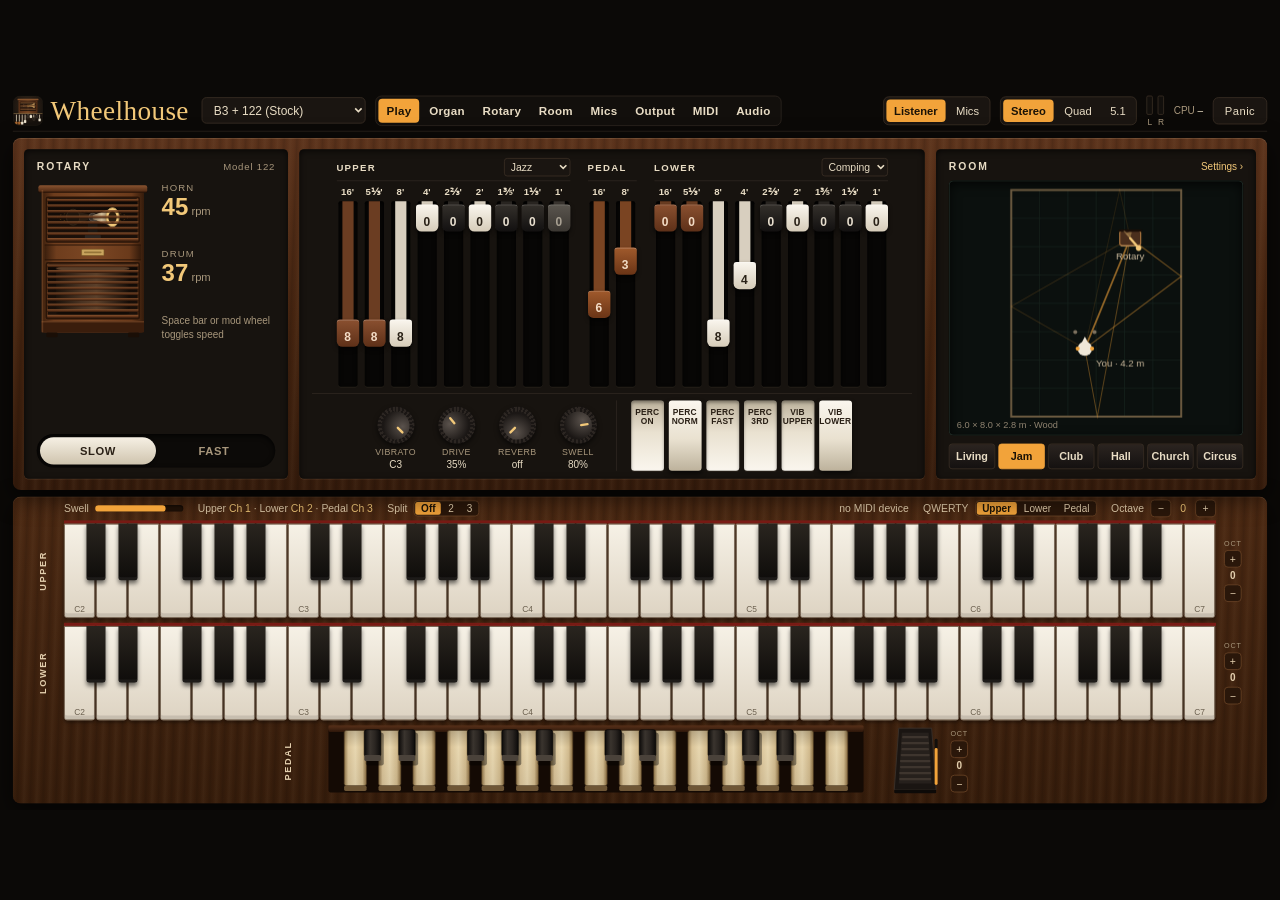
==== commit d88fa4d7: "Watchdog for the WebView: rebuild a white UI automatically WebView2 can lose the process that draws " ====
--- a/Resources/index.html
+++ b/Resources/index.html
@@ -6635,6 +6635,7 @@
     syncAll();
   });
   B.addEventListener('resend', () => pushAll());
+  B.addEventListener('ping', () => nativeInvoke('pong')); // watchdog: the host rebuilds the view if this stops
   B.addEventListener('midi', m => {
     if (learnTarget && (m.type === 'noteOn' || m.type === 'noteOut') && m.note !== undefined) {
       setSplit(learnTarget, m.note);
